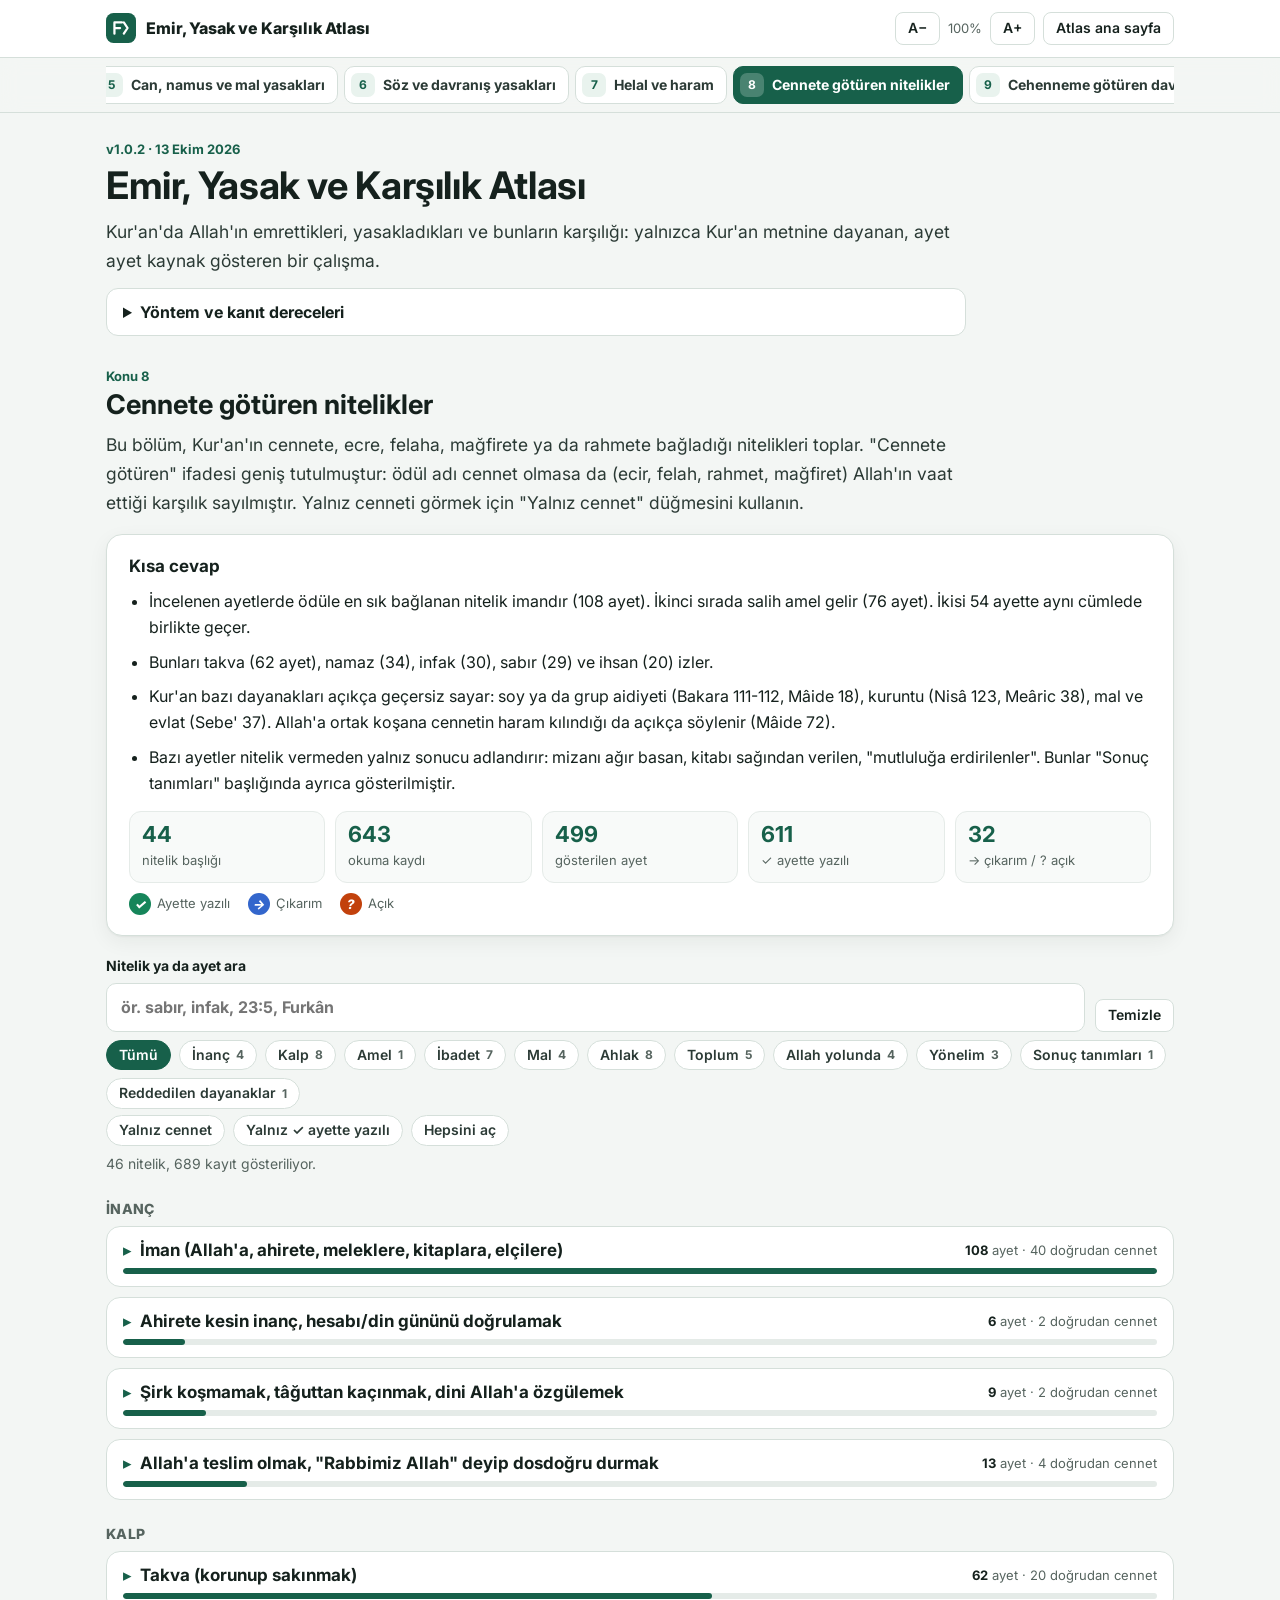
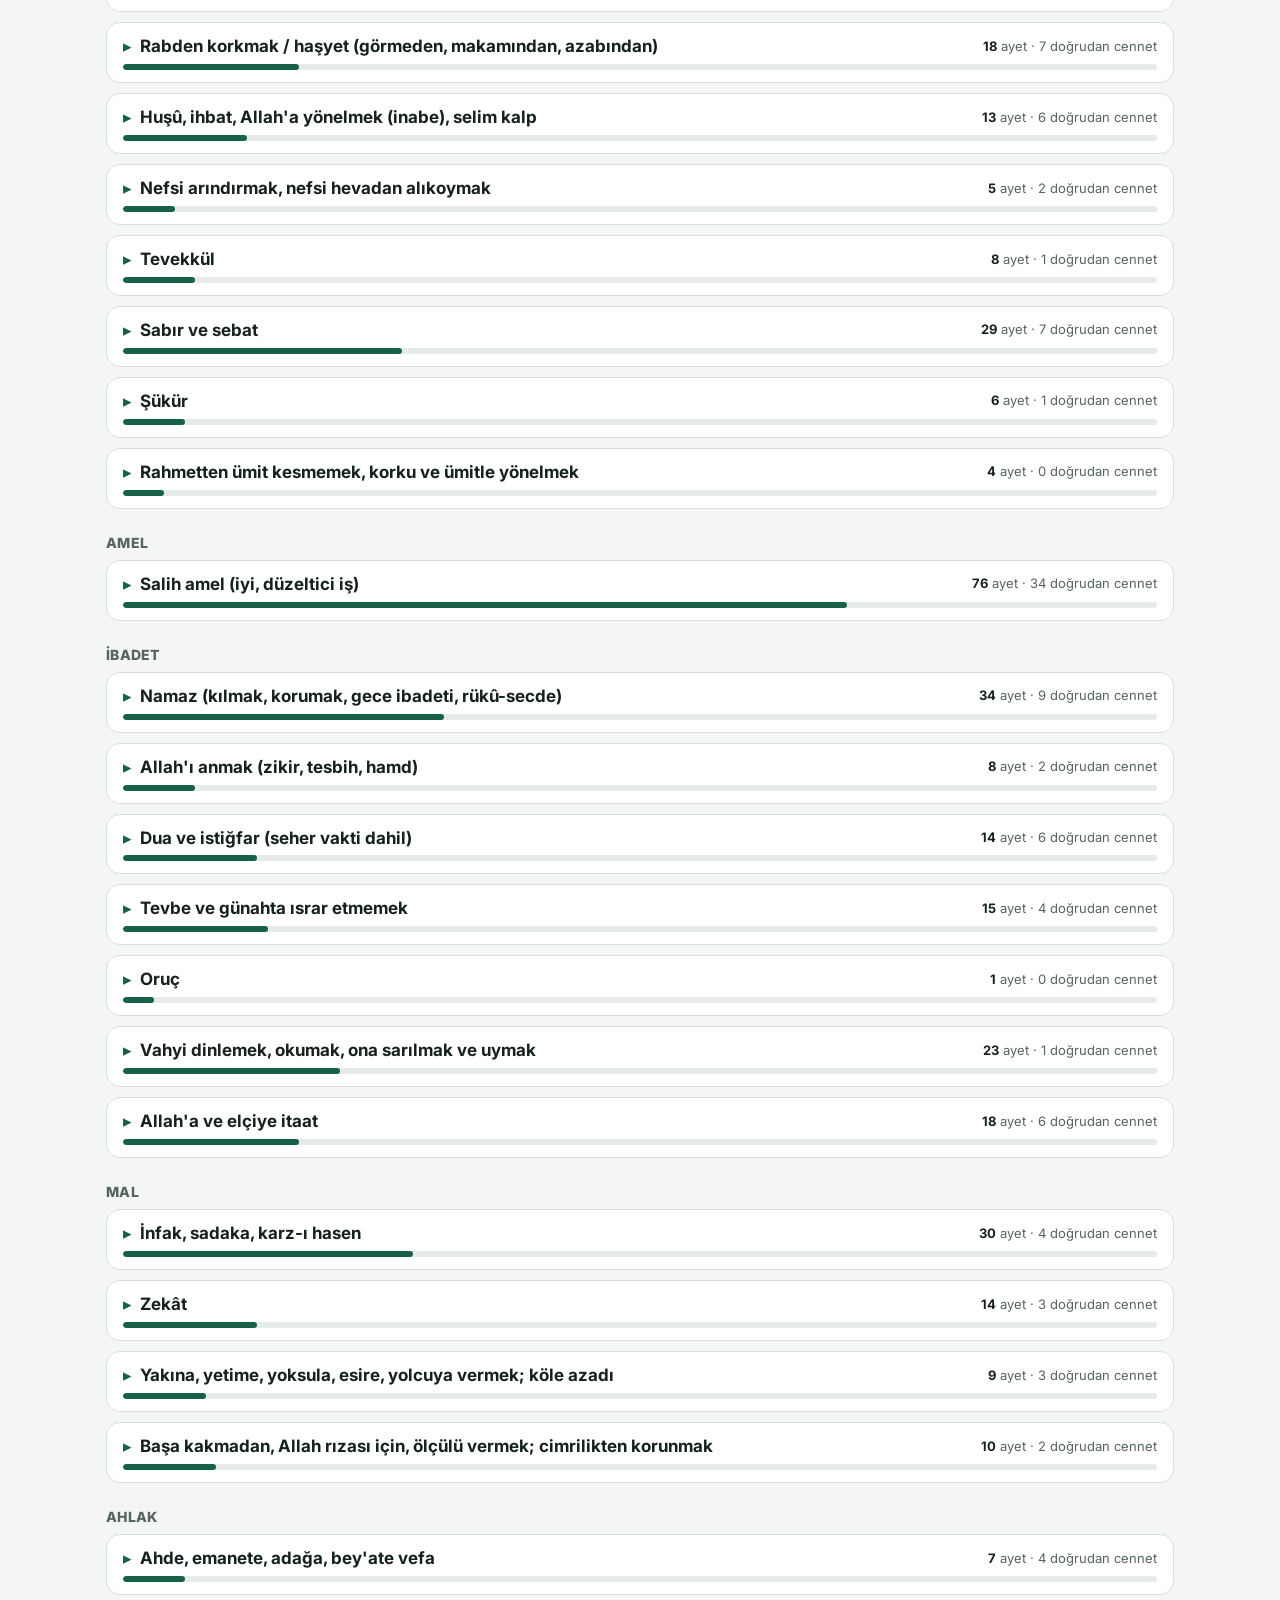
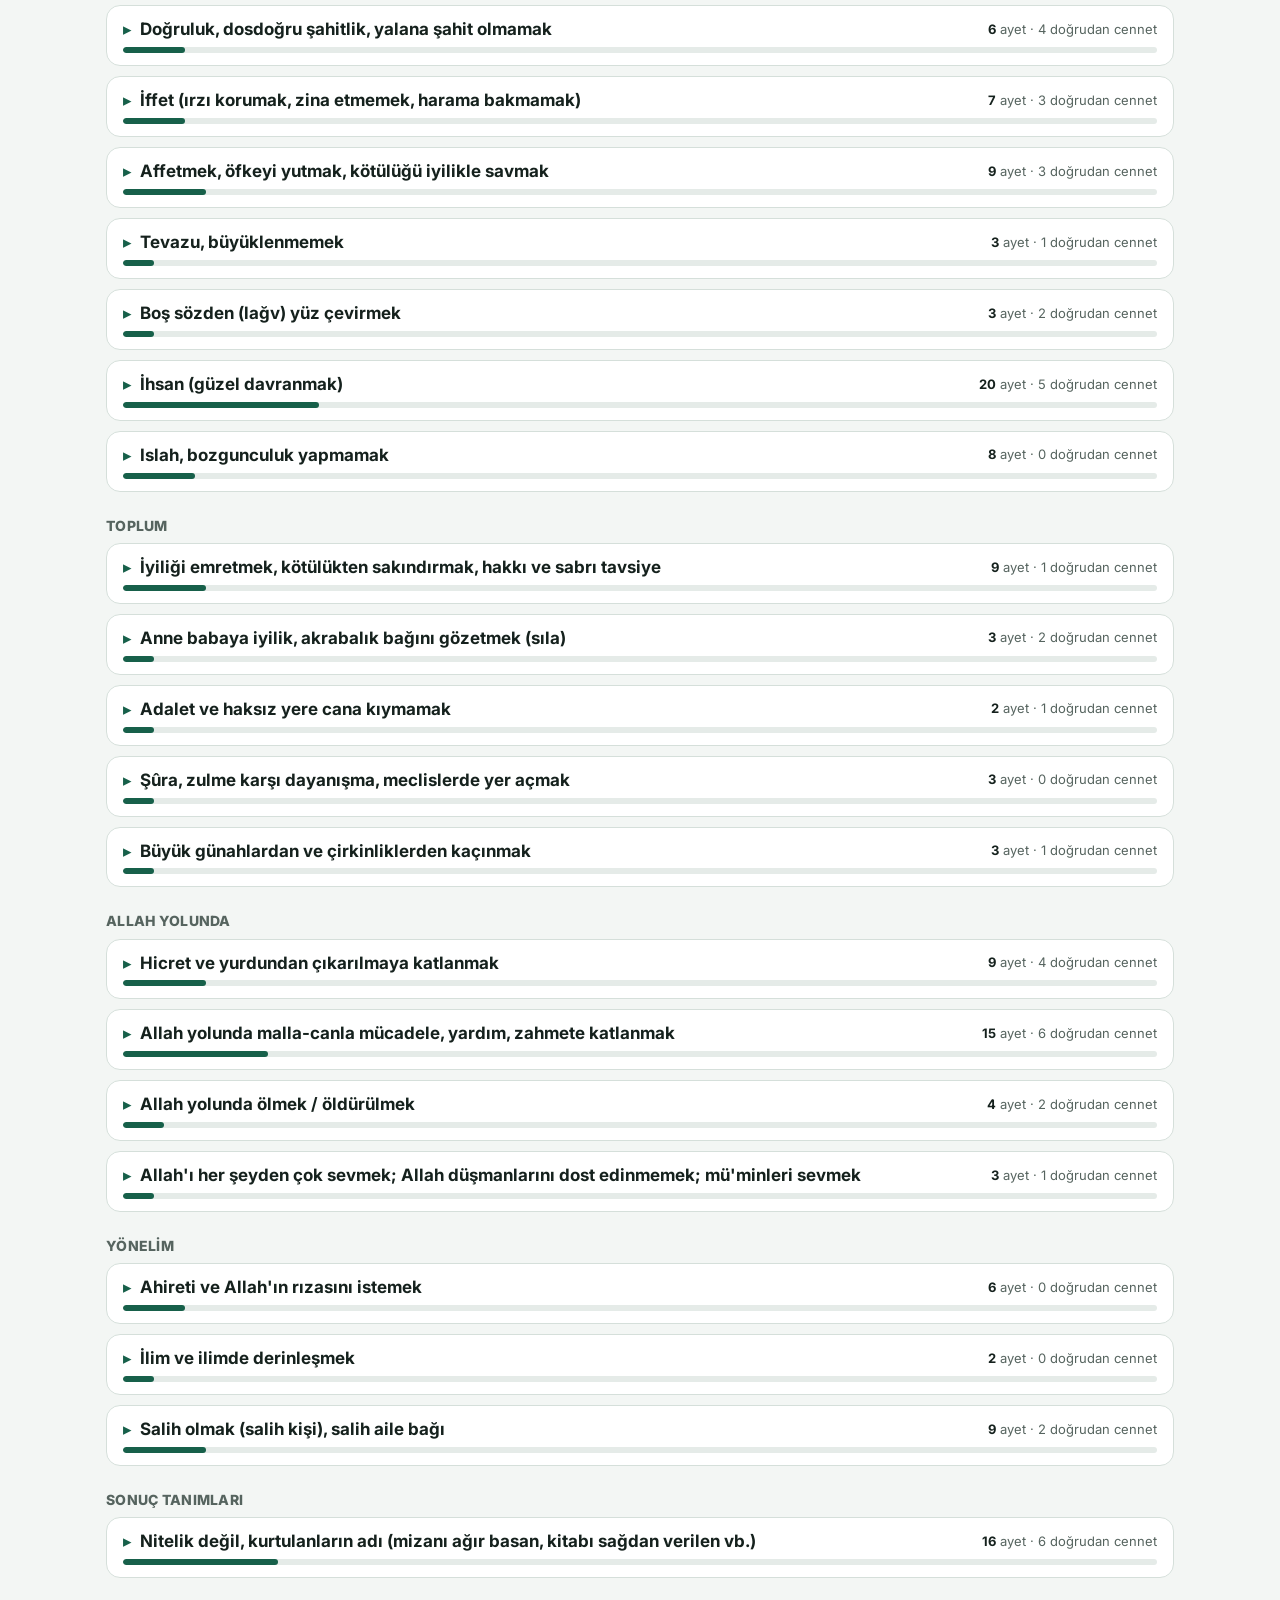
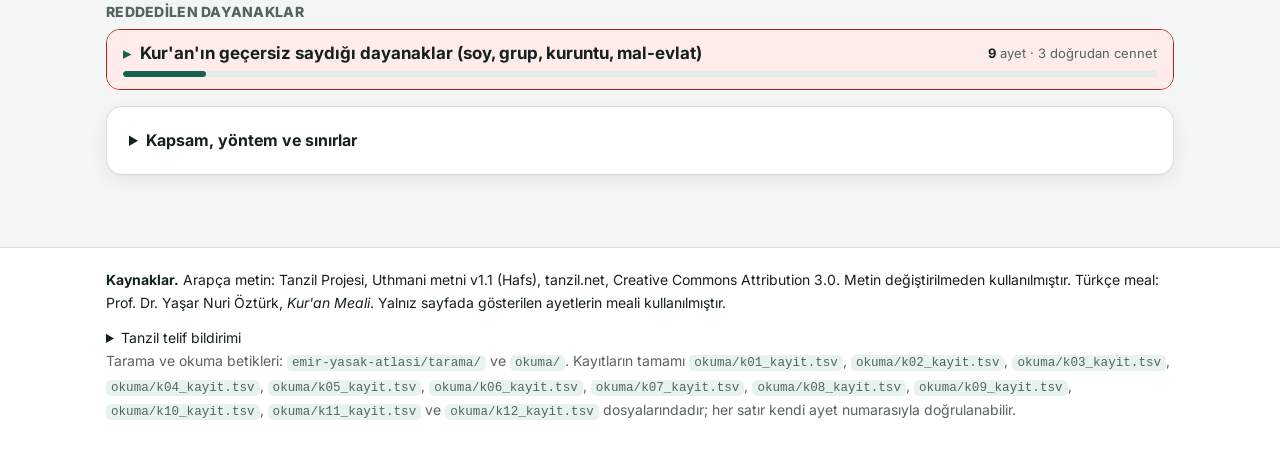
==== emir-yasak-atlasi/index.html @ 32ed18d5 "Atlas denetimi: Konu 4, 6, 8, 9 tamamlandı (v1.0.2) - Konu 6: 4:156 Meryem aleyhine yalan → mühür ba" ====
<!doctype html>
<html lang="tr">
<head>
<meta charset="utf-8">
<meta name="viewport" content="width=device-width,initial-scale=1">
<title>Emir, Yasak ve Karşılık Atlası</title>
<meta name="description" content="Kur'an'da Allah'ın emrettikleri, yasakladıkları ve bunların karşılığı: yalnızca Kur'an metnine dayanan, ayet ayet kaynak gösteren bir çalışma.">
<link rel="preconnect" href="https://fonts.googleapis.com"><link rel="preconnect" href="https://fonts.gstatic.com" crossorigin>
<link href="https://fonts.googleapis.com/css2?family=Amiri+Quran&family=Inter:wght@400;600;700;800&display=swap" rel="stylesheet">
<style>:root{
  --bg:#f3f6f4;--paper:#fff;--paper2:#f8faf9;--ink:#15211d;--ink2:#2b3a35;--muted:#56645f;--line:#d5dfda;--line2:#e5ebe8;
  --accent:#17604a;--on-accent:#fff;--soft:#e9f3ee;
  --y:#16855a;--c:#3366cc;--a:#c2410c;--on-mk:#fff;--y-bg:#eaf5ef;--c-bg:#edf2fc;--a-bg:#fcf0e8;
  --gold:#a16207;--gold-bg:#fdf6e3;--red:#b42318;--red-bg:#fdecea;
  --shadow:0 1px 2px rgba(15,30,25,.05),0 6px 20px rgba(15,30,25,.06);
  --arabic:"Amiri Quran","Amiri","Scheherazade New","Noto Naskh Arabic","Traditional Arabic",serif;
  --fs:1;color-scheme:light;
}
@media (prefers-color-scheme:dark){:root{
  --bg:#0d1315;--paper:#141c1f;--paper2:#182226;--ink:#e7efec;--ink2:#cfdbd6;--muted:#9fb0aa;--line:#2a3a3f;--line2:#223035;
  --accent:#62c59d;--on-accent:#0d1315;--soft:#16262a;--y:#2fa877;--c:#5a8ce6;--a:#d9702a;--on-mk:#0d1315;
  --y-bg:#132820;--c-bg:#151f36;--a-bg:#2a1b11;--gold:#e0b04a;--gold-bg:#2a2210;--red:#f2827a;--red-bg:#2c1513;--shadow:none;color-scheme:dark}}
*{box-sizing:border-box}
[hidden]{display:none!important}
html{scroll-behavior:smooth;scroll-padding-top:76px;-webkit-text-size-adjust:100%}
body{margin:0;background:var(--bg);color:var(--ink);font-family:Inter,system-ui,-apple-system,"Segoe UI",Roboto,sans-serif;font-size:calc(16px * var(--fs));line-height:1.65}
a{color:var(--accent);text-underline-offset:3px}
:focus-visible{outline:3px solid var(--c);outline-offset:2px}
p{margin:0 0 12px}
code{font-size:.9em;background:var(--soft);padding:1px 5px;border-radius:5px;overflow-wrap:anywhere}
.wrap{max-width:1100px;margin:0 auto;padding:0 16px}
.skip{position:absolute;left:-9999px;top:8px}
.skip:focus{left:12px;z-index:99;background:var(--paper);padding:8px 12px;border-radius:8px}
.top{background:var(--paper);border-bottom:1px solid var(--line)}
.top .wrap{display:flex;align-items:center;justify-content:space-between;gap:10px 16px;flex-wrap:wrap;padding-top:12px;padding-bottom:12px}
.brand{display:flex;align-items:center;gap:10px;font-weight:800;color:var(--ink);text-decoration:none}
.tools{display:flex;align-items:center;gap:8px;flex-wrap:wrap}
.fs{display:inline-flex;align-items:center;gap:4px}
.fs-val{font-size:13px;color:var(--muted);min-width:42px;text-align:center}
.btn{appearance:none;border:1px solid var(--line);background:var(--paper);color:var(--ink);border-radius:8px;padding:7px 12px;font:inherit;font-size:14px;font-weight:600;line-height:1.2;cursor:pointer;text-decoration:none;display:inline-flex;align-items:center;gap:6px}
.btn:hover{border-color:var(--accent)}
.tabbar{position:sticky;top:0;z-index:30;background:color-mix(in srgb,var(--bg) 92%,transparent);backdrop-filter:blur(10px);-webkit-backdrop-filter:blur(10px);border-bottom:1px solid var(--line)}
.tablist{display:flex;gap:6px;padding:8px 0;overflow-x:auto;scrollbar-width:thin}
.tab{appearance:none;flex:0 0 auto;border:1.5px solid var(--line);background:var(--paper);color:var(--ink2);border-radius:10px;padding:6px 12px 6px 6px;font:inherit;font-size:14px;font-weight:700;line-height:1.1;cursor:pointer;display:inline-flex;align-items:center;gap:8px}
.tab .n{display:inline-grid;place-items:center;width:24px;height:24px;border-radius:7px;background:var(--soft);color:var(--accent);font-size:12px}
.tab.off{color:var(--muted);border-style:dashed}
.tab[aria-selected="true"]{background:var(--accent);border-color:var(--accent);color:var(--on-accent)}
.tab[aria-selected="true"] .n{background:rgba(255,255,255,.22);color:var(--on-accent)}
.hero{padding:26px 0 8px}
h1{font-size:clamp(26px,4vw,38px);line-height:1.15;margin:4px 0 10px;letter-spacing:-.01em}
h2{font-size:clamp(21px,3vw,27px);line-height:1.25;margin:0 0 10px}
h3{font-size:17px;line-height:1.35;margin:0}
.kicker{font-size:13px;font-weight:700;color:var(--accent);margin:0}
.lead{font-size:calc(17.5px * var(--fs));color:var(--ink2);max-width:860px}
.muted{color:var(--muted)}
.notice{padding:12px 16px;border-left:4px solid var(--accent);background:var(--soft);border-radius:8px;font-size:15px}
details.method{background:var(--paper);border:1px solid var(--line);border-radius:12px;padding:10px 16px;margin:6px 0 4px;max-width:860px}
details.method summary{cursor:pointer;font-weight:700}
details.method ul{margin:10px 0 4px;padding-left:20px}
.mk{display:inline-grid;place-items:center;width:22px;height:22px;border-radius:50%;background:var(--y);color:var(--on-mk);font-size:13px;font-weight:800;line-height:1;flex:0 0 22px}
.mk.c{background:var(--c)}.mk.a{background:var(--a)}
.legend{display:flex;flex-wrap:wrap;gap:6px 18px;margin:10px 0 0;font-size:13px;color:var(--muted)}
.legend span{display:inline-flex;align-items:center;gap:6px}
.panel{padding:18px 0 56px}
.js .panel{animation:panelIn .3s ease both}
@keyframes panelIn{from{opacity:0;transform:translateY(6px)}to{opacity:1;transform:none}}
.card{background:var(--paper);border:1px solid var(--line);border-radius:16px;padding:20px 22px;box-shadow:var(--shadow);margin:16px 0}
.answer ul{margin:0;padding-left:20px}
.answer li{margin:0 0 8px}
.stats{display:grid;grid-template-columns:repeat(auto-fit,minmax(130px,1fr));gap:10px;margin:14px 0 0}
.stat{background:var(--paper2);border:1px solid var(--line2);border-radius:12px;padding:10px 12px}
.stat b{display:block;font-size:22px;line-height:1.1;color:var(--accent)}
.stat span{font-size:13px;color:var(--muted)}
.finder{display:grid;grid-template-columns:minmax(0,1fr) auto;gap:10px;align-items:end;margin:18px 0 8px}
.finder label{display:grid;gap:6px;font-weight:700;font-size:14px}
.finder input{width:100%;min-width:0;border:1.5px solid var(--line);background:var(--paper);color:var(--ink);border-radius:10px;padding:10px 14px;font:inherit;font-size:16px}
.finder input:focus{border-color:var(--accent);outline:none}
.chips{display:flex;flex-wrap:wrap;gap:8px;margin:6px 0}
.chip{appearance:none;border:1.5px solid var(--line);background:var(--paper);color:var(--ink2);border-radius:999px;padding:6px 12px;font:inherit;font-size:14px;font-weight:600;line-height:1.2;cursor:pointer;display:inline-flex;gap:6px;align-items:center}
.chip .k{font-size:12px;color:var(--muted);font-weight:700}
.chip[aria-pressed="true"]{background:var(--accent);border-color:var(--accent);color:var(--on-accent)}
.chip[aria-pressed="true"] .k{color:inherit}
.chip.gold[aria-pressed="true"]{background:var(--gold);border-color:var(--gold);color:#fff}
#count{font-size:14px;color:var(--muted);margin:4px 0 14px;min-height:1.4em}
.grp{margin:22px 0 6px;font-size:14px;font-weight:800;color:var(--muted);letter-spacing:.02em;text-transform:uppercase}
.nit{background:var(--paper);border:1px solid var(--line);border-radius:14px;margin:0 0 10px;overflow:hidden}
.nit > summary{list-style:none;cursor:pointer;display:grid;grid-template-columns:minmax(0,1fr) auto;gap:6px 14px;align-items:center;padding:12px 16px}
.nit > summary::-webkit-details-marker{display:none}
.nit > summary h3::before{content:"▸";display:inline-block;width:1em;color:var(--accent);transition:transform .2s}
.nit[open] > summary h3::before{transform:rotate(90deg)}
.nit .bar{grid-column:1 / -1;height:6px;background:var(--line2);border-radius:99px;overflow:hidden}
.nit .bar i{display:block;height:100%;background:var(--accent);border-radius:99px}
.nit .cnt{font-size:13px;color:var(--muted);text-align:right;white-space:nowrap}
.nit .cnt b{color:var(--ink)}
.nit.red{border-color:var(--red)}
.nit.red > summary{background:var(--red-bg)}
.rec{list-style:none;margin:0;padding:0 16px 14px}
.rec li{display:grid;grid-template-columns:22px minmax(0,1fr);gap:10px;align-items:start;padding:9px 0;border-top:1px solid var(--line2);font-size:15px}
.rec .refs{display:flex;flex-wrap:wrap;gap:6px;align-items:center}
.ref{appearance:none;border:1px solid var(--line);background:var(--paper2);color:var(--accent);border-radius:7px;padding:2px 8px;font:inherit;font-size:14px;font-weight:700;cursor:pointer}
.ref[aria-expanded="true"]{background:var(--accent);color:var(--on-accent);border-color:var(--accent)}
.arrow{color:var(--muted)}
.odul{display:inline-block;font-size:12.5px;font-weight:700;padding:2px 8px;border-radius:99px;background:var(--y-bg);color:var(--y)}
.odul.cennet{background:var(--gold-bg);color:var(--gold)}
.odul.neg{background:var(--red-bg);color:var(--red)}
.odul.nar{box-shadow:inset 0 0 0 1.5px var(--red)}
.not{display:block;color:var(--muted);font-size:13.5px;margin-top:3px}
.ham{font-size:12px;color:var(--muted)}
.ayet{grid-column:2;background:var(--paper2);border:1px solid var(--line2);border-radius:10px;padding:10px 12px;margin-top:6px}
.ayet .ar{font-family:var(--arabic);direction:rtl;text-align:right;font-size:calc(24px * var(--fs));line-height:2;margin:0 0 6px}
.ayet .tr{margin:0;font-size:15px}
.ayet .src{font-size:12.5px;color:var(--muted);margin:4px 0 0}
.empty{padding:18px;background:var(--paper);border:1.5px dashed var(--line);border-radius:12px}
.soon{padding:28px 0}
.tgrid{display:grid;grid-template-columns:repeat(auto-fill,minmax(230px,1fr));gap:10px;margin-top:12px}
.tcard{appearance:none;text-align:left;font:inherit;display:flex;flex-direction:column;gap:4px;background:var(--paper);border:1px solid var(--line);border-radius:12px;padding:12px 14px;color:var(--ink);cursor:pointer}
.tcard:hover{border-color:var(--accent)}
.tcard .tn{font-size:12px;font-weight:800;color:var(--accent)}
.tcard .s{color:var(--muted);font-size:13.5px;line-height:1.45}
.tcard .st{font-size:12px;font-weight:700;color:var(--muted)}
.tcard.ok .st{color:var(--y)}
.scope li{margin:0 0 8px}
.foot{border-top:1px solid var(--line);background:var(--paper);padding:20px 0 30px;font-size:14px}
.lic pre{white-space:pre-wrap;font-size:12px;color:var(--muted)}
@media (max-width:640px){
  .finder{grid-template-columns:1fr}
  .nit > summary{grid-template-columns:1fr}
  .nit .cnt{text-align:left}
  .card{padding:16px}
}
@media (prefers-reduced-motion:reduce){*{animation:none!important;transition:none!important;scroll-behavior:auto!important}}
.tur{display:inline-block;font-size:12px;font-weight:700;padding:2px 8px;border-radius:6px;margin-right:6px;background:var(--y-bg);color:var(--y)}
.tur.t-yasak{background:var(--red-bg);color:var(--red)}
.tur.t-emir{background:var(--gold-bg);color:var(--gold)}
</style>
<script>document.documentElement.classList.add('js')</script>
</head>
<body>
<a class="skip" href="#ana">İçeriğe geç</a>
<header class="top"><div class="wrap">
  <a class="brand" href="./"><svg width="30" height="30" viewBox="0 0 32 32" aria-hidden="true"><rect width="32" height="32" rx="8" fill="var(--accent)"/><path d="M9 22V10h8M9 16h6M19 10l4 6-4 6" fill="none" stroke="var(--on-accent)" stroke-width="2.4" stroke-linecap="round" stroke-linejoin="round"/></svg><span>Emir, Yasak ve Karşılık Atlası</span></a>
  <div class="tools">
    <span class="fs"><button class="btn" data-fs="-1" aria-label="Yazıyı küçült">A−</button><span class="fs-val" id="fsval">100%</span><button class="btn" data-fs="1" aria-label="Yazıyı büyüt">A+</button></span>
    <a class="btn" href="../">Atlas ana sayfa</a>
  </div>
</div></header>
<nav class="tabbar" aria-label="Konular"><div class="wrap"><div class="tablist" id="tabs" role="tablist"></div></div></nav>
<main id="ana" class="wrap">
  <section class="hero">
    <p class="kicker">v1.0.2 · 13 Ekim 2026</p>
    <h1>Emir, Yasak ve Karşılık Atlası</h1>
    <p class="lead">Kur'an'da Allah'ın emrettikleri, yasakladıkları ve bunların karşılığı: yalnızca Kur'an metnine dayanan, ayet ayet kaynak gösteren bir çalışma.</p>
    <details class="method"><summary>Yöntem ve kanıt dereceleri</summary><ul><li>Kaynak yalnızca Kur'an'dır. Hadis, rivayet, mezhep görüşü ve tefsir kanıt olarak kullanılmaz.</li><li>Arapça metin: Tanzil Uthmani (Hafs), 6236 ayet. Türkçe meal: Yaşar Nuri Öztürk.</li><li>Her kayıt, niteliğin geçtiği ayeti ve ödülün söylendiği ayeti ayrı ayrı gösterir. Bunlar aynı ayet de olabilir, aynı pasajda art arda gelen ayetler de.</li><li>Kanıt derecesi: ✓ Ayette yazılı (bağ cümlede ya da &quot;işte onlar&quot; gibi bir gönderme ile açıkça kurulur), → Çıkarım (bağ bağlamdan çıkarılır), ? Açık (nitelik ya da bağ metinden belirlenemez).</li></ul></details>
  </section>
  <div id="konu" aria-live="polite"><noscript><p class="notice">Bu sayfanın konu içerikleri JavaScript ile yüklenir. Ham veriye <a href="veri/konu01.json">veri/konu01.json</a>, <a href="veri/konu02.json">veri/konu02.json</a>, <a href="veri/konu03.json">veri/konu03.json</a>, <a href="veri/konu04.json">veri/konu04.json</a>, <a href="veri/konu05.json">veri/konu05.json</a>, <a href="veri/konu06.json">veri/konu06.json</a>, <a href="veri/konu07.json">veri/konu07.json</a>, <a href="veri/konu08.json">veri/konu08.json</a>, <a href="veri/konu09.json">veri/konu09.json</a>, <a href="veri/konu10.json">veri/konu10.json</a>, <a href="veri/konu11.json">veri/konu11.json</a> ve <a href="veri/konu12.json">veri/konu12.json</a> dosyalarından ulaşabilirsiniz.</p></noscript></div>
</main>
<footer class="foot"><div class="wrap">
  <p><b>Kaynaklar.</b> Arapça metin: Tanzil Projesi, Uthmani metni v1.1 (Hafs), tanzil.net, Creative Commons Attribution 3.0. Metin değiştirilmeden kullanılmıştır. Türkçe meal: Prof. Dr. Yaşar Nuri Öztürk, <i>Kur'an Meali</i>. Yalnız sayfada gösterilen ayetlerin meali kullanılmıştır.</p>
  <details class="lic"><summary>Tanzil telif bildirimi</summary><pre># PLEASE DO NOT REMOVE OR CHANGE THIS COPYRIGHT BLOCK
#====================================================================
#
#  Tanzil Quran Text (Uthmani, Version 1.1)
#  Copyright (C) 2007-2026 Tanzil Project
#  License: Creative Commons Attribution 3.0
#
#  This copy of the Quran text is carefully produced, highly
#  verified and continuously monitored by a group of specialists
#  at Tanzil Project.
#
#  TERMS OF USE:
#
#  - Permission is granted to copy and distribute verbatim copies
#    of this text, but CHANGING IT IS NOT ALLOWED.
#
#  - This Quran text can be used in any website or application,
#    provided that its source (Tanzil Project) is clearly indicated,
#    and a link is made to tanzil.net to enable users to keep
#    track of changes.
#
#  - This copyright notice shall be included in all verbatim copies
#    of the text, and shall be reproduced appropriately in all files
#    derived from or containing substantial portion of this text.
#
#  Please check updates at: http://tanzil.net/updates/
#
#====================================================================</pre></details>
  <p class="muted">Tarama ve okuma betikleri: <code>emir-yasak-atlasi/tarama/</code> ve <code>okuma/</code>. Kayıtların tamamı <code>okuma/k01_kayit.tsv</code>, <code>okuma/k02_kayit.tsv</code>, <code>okuma/k03_kayit.tsv</code>, <code>okuma/k04_kayit.tsv</code>, <code>okuma/k05_kayit.tsv</code>, <code>okuma/k06_kayit.tsv</code>, <code>okuma/k07_kayit.tsv</code>, <code>okuma/k08_kayit.tsv</code>, <code>okuma/k09_kayit.tsv</code>, <code>okuma/k10_kayit.tsv</code>, <code>okuma/k11_kayit.tsv</code> ve <code>okuma/k12_kayit.tsv</code> dosyalarındadır; her satır kendi ayet numarasıyla doğrulanabilir.</p>
</div></footer>
<script id="meta" type="application/json">{"konular":[{"no":1,"grup":"A","ad":"Temel emirler","ozet":"Kulluk, adalet ve ihsan, ahde vefa, emanet, doğruluk: Kur'an'ın emir ve övgü diliyle bildirdikleri ve ayette yazılı karşılıkları.","hazir":true,"vurgu":{"ad":"Yalnız emir ve yasak","alan":"kayit_tur","deger":["emir","yasak"],"sayim":"doğrudan emir/yasak"}},{"no":2,"grup":"A","ad":"Aile ve toplum emirleri","ozet":"Anne-baba, akraba, yetim, yoksul, yolcu ve komşuya karşı Kur'an'ın emir ve yasakları ile ayette yazılı karşılıkları.","hazir":true,"vurgu":{"ad":"Yalnız emir ve yasak","alan":"kayit_tur","deger":["emir","yasak"],"sayim":"doğrudan emir/yasak"}},{"no":3,"grup":"A","ad":"Mal ve infak","ozet":"İnfak, sadaka, zekât, Allah'a güzel borç ve cimrilik: emirler, yasaklar ve ayette bildirilen karşılıklar.","hazir":true,"vurgu":{"ad":"Yalnız emir ve yasak","alan":"kayit_tur","deger":["emir","yasak"],"sayim":"doğrudan emir/yasak"}},{"no":4,"grup":"B","ad":"Şirk ve ayetleri yalanlama","ozet":"Allah'a ortak koşmak ve ayetleri yalanlamak: emirler, yasaklar ve ayette bildirilen karşılıklar.","hazir":true,"vurgu":{"ad":"Yalnız emir ve yasak","alan":"kayit_tur","deger":["emir","yasak"],"sayim":"doğrudan emir/yasak"}},{"no":5,"grup":"B","ad":"Can, namus ve mal yasakları","ozet":"Öldürme, zina, hırsızlık, yetim malı, ribâ, ölçüde hile: emirler, yasaklar ve ayette bildirilen karşılıklar.","hazir":true,"vurgu":{"ad":"Yalnız emir ve yasak","alan":"kayit_tur","deger":["emir","yasak"],"sayim":"doğrudan emir/yasak"}},{"no":6,"grup":"B","ad":"Söz ve davranış yasakları","ozet":"Yalan, iftira, alay, gıybet, kibir, israf ve söz edebi: emirler, yasaklar ve ayette bildirilen karşılıklar.","hazir":true,"vurgu":{"ad":"Yalnız emir ve yasak","alan":"kayit_tur","deger":["emir","yasak"],"sayim":"doğrudan emir/yasak"}},{"no":7,"grup":"B","ad":"Helal ve haram","ozet":"Yiyecek-içecek ve evlilikte helal ve haram kılınanlar, Allah'a iftira sayılan kendiliğinden haramlaştırma: emirler, yasaklar ve ayette bildirilen karşılıklar.","hazir":true,"vurgu":{"ad":"Yalnız emir ve yasak","alan":"kayit_tur","deger":["emir","yasak"],"sayim":"doğrudan emir/yasak"}},{"no":8,"grup":"C","ad":"Cennete götüren nitelikler","ozet":"Kur'an'ın cennete ve Allah'ın ödülüne bağladığı nitelik ve davranışlar.","hazir":true,"vurgu":{"ad":"Yalnız cennet","alan":"odul","deger":"cennet","sayim":"doğrudan cennet"}},{"no":9,"grup":"C","ad":"Cehenneme götüren davranışlar","ozet":"Kur'an'ın ateşe ve azaba bağladığı tutum ve davranışlar.","hazir":true,"vurgu":{"ad":"Yalnız cehennem/ateş","alan":"tur","deger":"nar","sayim":"doğrudan ateş"}},{"no":10,"grup":"C","ad":"Karşılığın kuralları","ozet":"Zerre ağırlığı, tevbe ve bağışlanma, bağışlanmayacak günah, derece farkları.","hazir":true,"vurgu":{"ad":"Yalnız sonuç kayıtları","alan":"kayit_tur","deger":["sonuc"],"sayim":"davranış-karşılık sonucu"}},{"no":11,"grup":"D","ad":"Allah'ın sevdikleri ve sevmedikleri","ozet":"\"Yuhibbu\" ve \"lâ yuhibbu\" ifadeleri.","hazir":true,"vurgu":{"ad":"Yalnız \"sevmez\"","alan":"odul","deger":"sevilmeme","sayim":"Allah sevmez"}},{"no":12,"grup":"D","ad":"Günah sınıfları","ozet":"Kebâir, fahşâ, lemem, ism, zenb, fısk, bağy, münker: Kur'an'ın günahı adlandırdığı yerler.","hazir":true,"vurgu":{"ad":"Yalnız emir ve yasak","alan":"kayit_tur","deger":["emir","yasak"],"sayim":"doğrudan emir/yasak"}}],"gruplar":[{"id":"A","ad":"Emirler"},{"id":"B","ad":"Yasaklar"},{"id":"C","ad":"Karşılık"},{"id":"D","ad":"Sınıflar"}],"odulAdi":{"cennet":"Cennet","ecir":"Ecir (ödül)","felah":"Felah (kurtuluş)","magfiret":"Mağfiret","magfiret_ecir":"Mağfiret ve ecir","rahmet":"Rahmet","korku_yok":"Korku ve hüzün yok","sevap":"Sevap","karsilik":"Karşılık","ovgu":"Övgü (ödül adı yok)","kat_kat":"Kat kat artırma","artirma":"Artırma","husna":"Hüsnâ (en güzel)","derece":"Derece","mujde":"Müjde","hayir":"Hayır (daha hayırlı)","fevz":"Fevz (büyük kurtuluş)","ahiret_ecri":"Ahiret ecri","ahiret_sevabi":"Ahiret sevabı","ahiret_hayirli":"Ahiret daha hayırlı","ecir_iki_kat":"İki kat ecir","hesapsiz_ecir":"Hesapsız ecir","gunah_ortme":"Günahların örtülmesi","gunah_silme":"Kötülüklerin silinmesi","tam_karsilik":"Tam karşılık","kabul":"Kabul","hidayet":"Hidayet","emniyet":"Güven","ustunluk":"Kıyamette üstünlük","fazl":"Fazl (lütuf)","rizik":"Rızık","beraberlik":"Seçkinlerle beraberlik","pay":"Pay","kurtulus":"Kurtuluş","akibet":"Güzel son (âkıbet)","rıza":"Rıza","selam":"Selam","tuba":"Tûbâ","likaullah":"Rabbe kavuşma","sukranla_karsilanma":"Çabanın şükranla karşılanması","seytandan_korunma":"Şeytandan korunma","hayat_tayyibe_ecir":"Güzel hayat ve ecir","kendi_lehine":"Kendi lehine","yukselme":"Yükselme","yerine_konma":"Yerine konma","diledikleri":"Dilediği her şey","allah_katindaki":"Allah katındaki (daha hayırlı)","goz_aydinligi":"Gizlenmiş göz aydınlığı","dua_kabulu":"Duanın kabulü","esitsizlik":"Kötülerle bir tutulmama","velayet":"Allah'ın dostluğu","yardim":"Yardım","yardim_sebat":"Yardım ve sebat","hidayet_artisi":"Hidayetin artması","hidayet_artisi_takva":"Hidayet artışı ve takva","kifayet":"Allah'ın yetmesi","cikis_rizik":"Çıkış yolu ve rızık","kolaylik":"Kolaylık","seyyiat_ortme_ecir":"Kötülüklerin örtülmesi ve büyük ecir","rahmet_iki_pay":"Rahmetten iki pay","ecir_nur":"Ecir ve nur","kavusma":"Soyuna kavuşma","azaptan_korunma":"Azaptan korunma","ashab_meymene":"Sağın ehli","rizaya_ermek":"Hoşnutluğa ermek","hosnut_yasam":"Hoşnut bir yaşayış","husrandan_istisna":"Hüsrandan istisna","hayirda_yarisma":"Hayırda öne geçenler","ecir_sukran":"Ecir ve şükran","cennet_haram":"Cennet haram","cennete_giremez":"Cennete giremez","dunyevi_kurtulus":"Dünyada kurtuluş (kıssa)","dunyevi_bereket":"Dünyada bereket","dunyevi_yerlesme":"Yurda yerleşme (kıssa)","helaktan_korunma":"Helâktan korunma","yeryuzune_varislik":"Yeryüzüne vârislik","cehennemden_uzaklik":"Cehennemden uzak tutulma","sapmamak_bedbaht_olmamak":"Sapmamak, bedbaht olmamak","ahirette_salihlerle":"Ahirette salihlerle","kadem_sidk":"Doğruluk makamı","arinma":"Arınma","ahiret_yurdu":"Ahiret yurdu","daha_hayirlisi":"Daha hayırlısı","ahiret":"Ahiret","salih_amel_yazilir":"Salih amel yazılır","seyyiatin_hasenata_donmesi":"Kötülüklerin iyiliğe çevrilmesi","kolay_hesap":"Kolay hesap","sevgi":"Allah'ın sevgisi","furkan_ortme":"Furkan ve kötülüklerin örtülmesi","karsitlik":"Karşıtıyla bir olmamak","hayat":"Hayat","-":"—","azap":"Azap","vaat":"Vaat","gunah_yok":"Günah yok","hasene":"Güzellik (hasene)","ahirette_nasip_yok":"Ahirette nasip yok","amel_bosa":"Amellerin boşa çıkması","amel_boşa":"Amellerin boşa çıkması","amel_boşa_husran":"Amellerin boşa çıkması ve hüsran","asagilik":"Aşağılık kişiler arasında olmak","atesten_cikarilmama":"Ateşten çıkarılmama","ayetlerden_uzak_tutma":"Ayetlerden uzak tutulma","azap_ani":"Ansızın gelen azap","azap_artisi":"Azabın artırılması","azap_azim":"Büyük azap","azap_buyuk":"Büyük azap","azap_buyuk_gun":"Büyük günün azabı","azap_cetin":"Çetin azap","azap_dilerse":"Dilerse azap eder","azap_dunya":"Dünyada azap","azap_dunyevi":"Dünyevi azap","azap_elim":"Acıklı azap","azap_en_buyuk":"En büyük azap","azap_essiz":"Eşsiz azap","azap_genel":"Azap","azap_gokten":"Gökten azap","azap_hafiflemez":"Azabın hafifletilmemesi","azap_hafifletilmez":"Azabın hafifletilmemesi","azap_hak":"Azabın hak olması","azap_hak_oldu":"Azabın hak olması","azap_hazir":"Hazırlanmış azap","azap_henuz_tatmama":"Azabı henüz tatmamış olma","azap_hizy":"Rezillik azabı","azap_horlayici":"Horlayıcı azap","azap_iki_kat":"İki kat azap","azap_kamcisi":"Azap kamçısı","azap_katlama":"Azabın katlanması","azap_katli":"Katlanmış azap","azap_kaynar_su":"Kaynar su azabı","azap_korkunc":"Korkunç azap","azap_kotu":"Kötü azap","azap_kusatan":"Kuşatan azap","azap_kusatma":"Azabın kuşatması","azap_muhin":"Alçaltıcı azap","azap_pislik":"Pislik azabı","azap_siddetli":"Şiddetli azap","azap_sonsuz":"Sonsuz azap","azap_surekli":"Sürekli azap","azap_uzatma":"Azabın uzatılması","azap_vay":"Vay ve azap","azap_ve_sapiklik":"Azap ve sapıklık","azap_yakalama":"Azabın yakalaması","azap_yakici":"Yakıcı azap","azap_yakin":"Yakın azap","azapta_ortaklik":"Azapta ortaklık","basarisizlik":"Başarısızlık","bela_dunya":"Dünyada bela","belirsiz":"Karşılık belirtilmez","benligini_unutturma":"Öz benliğini unutturma","boyuna_dolanma":"Boyuna dolanma","bozguna_ugratilma":"Bozguna uğratılma","bukagi":"Boyuna bukağı","bukagi_ve_cehennem":"Bukağı ve cehennem","carpilip_tepelenme":"Çarpılıp tepelenme","cehennem":"Cehennem","cehennem_azabi":"Cehennem azabı","cehennem_gorme":"Cehennemi görme","cehennem_odunu":"Cehenneme odun olma","cehenneme_atilma":"Cehenneme atılma","celde_100":"Yüz celde","celde_80":"Seksen celde","ceza_sel":"Sel cezası","cezalandirilma":"Cezalandırılma","cezalandirma":"Cezalandırma","dar_gecim":"Dar geçim","denk_ceza":"Denk ceza","devirlerce_kalis":"Devirlerce kalış","dislanma":"Dışlanma","donusturme":"Maymuna çevrilme","dunyevi_kucuk_azap":"Dünyada küçük azap","ebedi_kalis":"Ebedi kalış","felah_yok":"Felah bulamama","fidye_kabul_edilmez":"Fidye kabul edilmez","fitne_veya_azap":"Fitne ya da azap","gark":"Suda boğulma","gark_ve_nar":"Boğulma ve ateş","gazab":"Allah'ın gazabı","gazab_husran":"Gazap ve hüsran","gazab_lanet_cehennem":"Gazap, lanet ve cehennem","gazab_ve_azap":"Gazap ve azap","gazab_ve_muhur":"Gazap ve mühür","gokten_felaket":"Gökten felaket","goz_kor_etme":"Gözlerin kör edilmesi","gunah_yuklenme":"Günah yüklenme","had_dunya":"Dünyada had cezası","haram_kilma":"Helalin haram kılınması","hasret":"Hasret","haviye":"Hâviye","helak":"Helâk","hidayet_edilmeme":"Hidayet verilmeme","hizy":"Rezillik","husran":"Hüsran","husranin_en_beteri":"Hüsranın en beteri","hutame":"Hutame","ibret_cezasi":"İbret cezası","iftira_gunah":"İftira ve açık günah yüklenme","ikinci_firsat_yok":"İkinci fırsat yok","iman_gec_fayda_yok":"Geç kalan iman yarar sağlamaz","iman_yarar_saglamaz_husran":"İman yarar sağlamaz, hüsran","intikam":"İntikam","istidrac":"Basamak basamak çöküş","kayip_ve_amel_boşa":"Kayıp ve amellerin boşa çıkması","kaynar_su":"Kaynar su","kaynar_su_ve_atik_su":"Kaynar su ve irin","kendi_aleyhine":"Kendi aleyhine","kiyamette_getirme":"Kıyamette yüklenip getirme","kor_hasir":"Kör haşredilme","korkunc_tutus":"Korkunç tutuş","korumasizlik":"Koruyucusuz kalma","kotuluklerin_yakalamasi":"Kötülüklerin yakalaması","kusatma":"Kuşatma","lanet":"Lanet","lanet_sagirlik":"Lanet ve sağırlık","lanet_ve_olum":"Lanet ve öldürülme","magfiret_yok":"Bağışlanmama","mahvolma":"Mahvolma","mevlasizlik":"Mevlâsız kalma","muhur":"Mühür","muhur_ve_saptirma":"Mühür ve saptırılma","muhurlenme":"Mühürlenme","mujde_yok":"Müjde yok","nar":"Ateş","nar_alevli":"Alevli ateş","nar_buyuk":"Büyük ateş","nar_ebedi":"Ebedi ateş","nar_sekar":"Sekar ateşi","nifak_yerlestirme":"Kalplere ikiyüzlülük yerleştirme","perdelenme":"Rabden perdelenme","rezillik_ve_azap":"Rezillik ve azap","rizik_haram":"Rızkın haram kılınması","ruzgar_azabi":"Rüzgâr azabı","sapiklik_vay":"Vay ve sapıklık","sapiklik_velisiz":"Sapıklık ve velisizlik","saptirilma":"Saptırılma","sarsinti":"Sarsıntı","sefaatsizlik":"Şefaatsizlik","seytan_musallat":"Şeytan musallat etme","seytan_susleme":"Şeytanın süslemesi","siccin":"Siccîn","sur_ve_azap":"Sur ve azap","surgun_ve_nar":"Sürgün ve ateş","tas_ruzgari":"Taş fırlatan rüzgâr","tas_yagmuru":"Taş yağmuru","tayyibat_haram":"Temiz şeylerin haram kılınması","tehdit":"Tehdit","tek_ses":"Tek ses","tovbe_kabul_edilmez":"Tövbe kabul edilmez","unutulma":"Allah'ın unutması","unutulma_ve_nar":"Unutulma ve ateş","vay":"Vay haline","vebal_ve_azap":"Vebal ve azap","yakalama":"Yakalama","yangin_azabi":"Yangın azabı","yardimsizlik":"Yardımsızlık","yildirim":"Yıldırım","yildiz_atisi":"Yıldız atışı","yukselen_azap":"Yükselen azap","yuz_kararmasi":"Yüzlerin kararması","zakkum":"Zakkum","zalim_sayilma":"Zalim sayılma","zillet":"Zillet","zillet_azabi":"Zillet azabı","zincir_ve_nar":"Zincir ve ateş","zorlu_hesap_ve_azap":"Zorlu hesap ve azap","el_kesme":"Elin kesilmesi","kisas":"Kısas","gulul_yuk":"Aşırdığını kıyamette yüklenip getirme","buyuk_vebal":"Büyük vebal","yok":"Bu ayette karşılık belirtilmez","azap_en_elim":"En acı azap","buyuk_zulum":"Büyük zulüm sayılma","en_serli_yaratik":"Yaratıkların en şerlisi","hesaba_cekilme":"Hesaba çekilme","kahretme":"Kahrolma","korku_salma":"Kalplere korku salınması","kotu_son":"Kötü son","musrik_sayilma":"Müşrik sayılma","sapiklik_donussuz":"Dönüşü olmayan sapıklık","yalniz_horlanmis":"Yalnız bırakılıp horlanma","dusmanlik_salma":"Aralarına düşmanlık ve nefret salınması","sevilmeme":"Allah'ın sevmemesi","maskaraya_cevirme":"Maskaraya çevrilme","seytanin_kardesi":"Şeytanların kardeşi olma"},"odulTur":{"ahirette_nasip_yok":"husran","amel_bosa":"husran","amel_boşa":"husran","amel_boşa_husran":"husran","asagilik":"azap","atesten_cikarilmama":"nar","ayetlerden_uzak_tutma":"ruhsal","azap":"azap","azap_ani":"azap","azap_artisi":"azap","azap_azim":"azap","azap_buyuk":"azap","azap_buyuk_gun":"azap","azap_cetin":"azap","azap_dilerse":"azap","azap_dunya":"dunya","azap_dunyevi":"dunya","azap_elim":"azap","azap_en_buyuk":"azap","azap_essiz":"azap","azap_genel":"azap","azap_gokten":"dunya","azap_hafiflemez":"azap","azap_hafifletilmez":"azap","azap_hak":"azap","azap_hak_oldu":"azap","azap_hazir":"azap","azap_henuz_tatmama":"azap","azap_hizy":"azap","azap_horlayici":"azap","azap_iki_kat":"azap","azap_kamcisi":"dunya","azap_katlama":"azap","azap_katli":"azap","azap_kaynar_su":"nar","azap_korkunc":"azap","azap_kotu":"azap","azap_kusatan":"azap","azap_kusatma":"azap","azap_muhin":"azap","azap_pislik":"dunya","azap_siddetli":"azap","azap_sonsuz":"azap","azap_surekli":"azap","azap_uzatma":"azap","azap_vay":"azap","azap_ve_sapiklik":"azap","azap_yakalama":"dunya","azap_yakici":"nar","azap_yakin":"azap","azapta_ortaklik":"azap","basarisizlik":"husran","bela_dunya":"dunya","belirsiz":"husran","benligini_unutturma":"ruhsal","boyuna_dolanma":"azap","bozguna_ugratilma":"dunya","bukagi":"azap","bukagi_ve_cehennem":"nar","carpilip_tepelenme":"dunya","cehennem":"nar","cehennem_azabi":"nar","cehennem_gorme":"nar","cehennem_odunu":"nar","cehenneme_atilma":"nar","celde_100":"dunya","celde_80":"dunya","cennet_haram":"husran","cennete_giremez":"husran","ceza_sel":"dunya","cezalandirilma":"azap","cezalandirma":"azap","dar_gecim":"dunya","denk_ceza":"dunya","devirlerce_kalis":"nar","dislanma":"dunya","donusturme":"dunya","dunyevi_kucuk_azap":"dunya","ebedi_kalis":"nar","felah_yok":"husran","fidye_kabul_edilmez":"husran","fitne_veya_azap":"azap","gark":"dunya","gark_ve_nar":"nar","gazab":"gazab","gazab_husran":"gazab","gazab_lanet_cehennem":"gazab","gazab_ve_azap":"gazab","gazab_ve_muhur":"gazab","gokten_felaket":"dunya","goz_kor_etme":"dunya","gunah_yuklenme":"azap","had_dunya":"dunya","haram_kilma":"dunya","hasret":"husran","haviye":"nar","helak":"dunya","hidayet_edilmeme":"ruhsal","hizy":"azap","husran":"husran","husranin_en_beteri":"husran","hutame":"nar","ibret_cezasi":"dunya","iftira_gunah":"azap","ikinci_firsat_yok":"husran","iman_gec_fayda_yok":"husran","iman_yarar_saglamaz_husran":"husran","intikam":"dunya","istidrac":"dunya","kayip_ve_amel_boşa":"husran","kaynar_su":"nar","kaynar_su_ve_atik_su":"nar","kendi_aleyhine":"husran","kiyamette_getirme":"azap","kor_hasir":"azap","korkunc_tutus":"dunya","korumasizlik":"husran","kotuluklerin_yakalamasi":"dunya","kusatma":"dunya","lanet":"gazab","lanet_sagirlik":"gazab","lanet_ve_olum":"gazab","magfiret_yok":"husran","mahvolma":"dunya","mevlasizlik":"husran","muhur":"ruhsal","muhur_ve_saptirma":"ruhsal","muhurlenme":"ruhsal","mujde_yok":"husran","nar":"nar","nar_alevli":"nar","nar_buyuk":"nar","nar_ebedi":"nar","nar_sekar":"nar","nifak_yerlestirme":"ruhsal","perdelenme":"husran","rezillik_ve_azap":"azap","rizik_haram":"dunya","ruzgar_azabi":"dunya","sapiklik_vay":"ruhsal","sapiklik_velisiz":"ruhsal","saptirilma":"ruhsal","sarsinti":"dunya","sefaatsizlik":"husran","seytan_musallat":"ruhsal","seytan_susleme":"ruhsal","siccin":"nar","sur_ve_azap":"azap","surgun_ve_nar":"nar","tas_ruzgari":"dunya","tas_yagmuru":"dunya","tayyibat_haram":"dunya","tehdit":"azap","tek_ses":"dunya","tovbe_kabul_edilmez":"husran","unutulma":"husran","unutulma_ve_nar":"nar","vay":"azap","vebal_ve_azap":"azap","yakalama":"dunya","yangin_azabi":"nar","yardimsizlik":"husran","yildirim":"dunya","yildiz_atisi":"azap","yukselen_azap":"azap","yuz_kararmasi":"azap","zakkum":"nar","zalim_sayilma":"azap","zillet":"azap","zillet_azabi":"azap","zincir_ve_nar":"nar","zorlu_hesap_ve_azap":"dunya","el_kesme":"dunya","kisas":"dunya","gulul_yuk":"azap","buyuk_vebal":"husran","yok":"husran","azap_en_elim":"azap","buyuk_zulum":"husran","en_serli_yaratik":"azap","hesaba_cekilme":"azap","kahretme":"gazab","korku_salma":"ruhsal","kotu_son":"dunya","musrik_sayilma":"husran","sapiklik_donussuz":"ruhsal","yalniz_horlanmis":"husran","dusmanlik_salma":"ruhsal","sevilmeme":"gazab","maskaraya_cevirme":"azap","seytanin_kardesi":"ruhsal"},"turAdi":{"nar":"Ateş","azap":"Azap","dunya":"Dünyada ceza","husran":"Kayıp ve boşa gitme","gazab":"Gazap ve lanet","ruhsal":"Kalp ve yol kaybı"},"sure":[null,"Fâtiha","Bakara","Âl-i İmrân","Nisâ","Mâide","En'âm","A'râf","Enfâl","Tevbe","Yûnus","Hûd","Yûsuf","Ra'd","İbrâhîm","Hicr","Nahl","İsrâ","Kehf","Meryem","Tâhâ","Enbiyâ","Hac","Mü'minûn","Nûr","Furkân","Şuarâ","Neml","Kasas","Ankebût","Rûm","Lokmân","Secde","Ahzâb","Sebe'","Fâtır","Yâsîn","Sâffât","Sâd","Zümer","Mü'min","Fussilet","Şûrâ","Zuhruf","Duhân","Câsiye","Ahkâf","Muhammed","Fetih","Hucurât","Kâf","Zâriyât","Tûr","Necm","Kamer","Rahmân","Vâkıa","Hadîd","Mücâdele","Haşr","Mümtehine","Saf","Cuma","Münâfikûn","Teğâbün","Talâk","Tahrîm","Mülk","Kalem","Hâkka","Meâric","Nûh","Cin","Müzzemmil","Müddessir","Kıyâme","İnsân","Mürselât","Nebe'","Nâziât","Abese","Tekvîr","İnfitâr","Mutaffifîn","İnşikâk","Bürûc","Târık","A'lâ","Gâşiye","Fecr","Beled","Şems","Leyl","Duhâ","İnşirâh","Tîn","Alak","Kadir","Beyyine","Zilzâl","Âdiyât","Kâria","Tekâsür","Asr","Hümeze","Fîl","Kureyş","Mâûn","Kevser","Kâfirûn","Nasr","Tebbet","İhlâs","Felak","Nâs"],"metin":{"1":{"giris":"Bu bölüm, Kur'an'ın en temel buyruklarını toplar: yalnız Allah'a kulluk, adalet ve ihsan, ahde ve yemine vefa, emanete sahip çıkmak ve doğruluk. Her kaydın türü işaretlidir: Emir (doğrudan buyruk), Yasak (doğrudan nehiy), Sonuç (davranış ve karşılığı birlikte) ve Tanım (bir davranışın övgüyle ya da kınamayla anlatılması, emir olarak verilmesi ya da bir elçinin kavmine söylemesi). Bu sayfa Kur'an'ın ne söylediğini gösterir; kimsenin âkıbeti hakkında hüküm vermez.","kisa":["Doğrudan emir olarak yazılanlar 66 ayettedir; doğrudan yasak olarak yazılanlar 16 ayettedir. Başlıca emir: \"Allah'a kulluk edin, O'na hiçbir şeyi ortak koşmayın\" (Nisâ 36); adalet ve ihsan emri Nahl 90'dadır; emanetlerin ehline verilmesi ve adaletle hükmedilmesi Nisâ 58'dedir; ahde vefa Mâide 1, En'âm 152 ve İsrâ 34'tedir.","Kulluk başlığı 61 ayette, adalet ve ihsan başlıkları 67 ayette, söz, emanet ve doğruluk başlıkları 47 ayette işlenir. Resullerin kavmine ilk sözü olarak aktarılan \"Allah'a kulluk edin\" cümlesi Nûh, Hûd, Sâlih ve Şuayb anlatılarında ayrı ayrı kayıtlıdır.","Ayette karşılığı da bildirilen kayıtlar 48 ayettedir. Ayet karşılık yazmıyorsa bu sayfa da karşılık yazmaz; örneğin güzel davrananların ödülünün yitirilmeyeceği (Hûd 115, Yûsuf 90), adil davrananların sevildiği (Hucurât 9, Mümtehine 8) ve ahdi bozanlara lanet olduğu (Ra'd 25) bildirilir.","Bu bölüm Konu 8 (cennete götüren nitelikler) ile, Konu 5 (ölçü-tartı, yetim malı), Konu 6 (israf, söz edebi) ve Konu 2 (anne-baba ve akrabaya iyilik) ile kısmen örtüşür. Sayılar toplanıp tek bir toplam gibi okunmamalıdır."],"kapsam":["Hedef ayetler: Arapça metinde şu kalıplar arandı: abd (kulluk/ibadet), adl ve kıst (adalet), ihsan ve muhsin, ahd, vefâ ve ikfâ, emâne, sıdk (doğruluk). Tarama 247 ayet verdi.","Hedef ayetler önceki ve sonraki ayetlerle birlikte bloklar halinde okundu (194 pasaj, 660 ayet). Okumadan sonra kök kontrolü bütün Kur'an'da ayrıca yapıldı; bu kontrol \"Allah'a kulluk edin\" cümlesi geçen ve ilk okumada kayda geçmeyen ayetleri ortaya çıkardı, bunlar eklendi. Hedef listesinde olup hiçbir kayda girmeyen ayetler gözden geçirildi; çoğu kök olarak geçen ama konuyla ilgisiz ya da yalnızca kıssa anlatan ayetlerdir.","İkinci kontrol: her kayıtta davranışın Arapça kökü davranış ayetinde (gerekirse yanındaki ayette) mekanik olarak arandı; kökü ahd olmayan üç kayıt (Bakara 63 ve Mâide 7: mîsâk; Muhammed 21: sıdk) \"verilen söz\" anlamıyla elle doğrulandı.","Kapsam dışı bırakılanlar: ölçü ve tartıda hile (Konu 5), anne-baba, akraba, yetim ve komşuya iyilik (Konu 2), infak ve zekât (Konu 3), şükür ve sabır emirleri (Konu 8). \"İhsan\" kaydı yalnızca güzel davranma ve güzel davrananların karşılığını içerir.","Bilinen sınırlar: Kur'an'da \"ibadet\" kelimesi yalnız Allah'a değil, tapılan başka şeylere de kullanılır; bu sayfa yalnız Allah'a kulluk emrini, başkasına kulluğun yasağını ve bu kulluğa dair tanım kayıtlarını verir. Yanlış anlaşılmasın diye tanım kayıtlarının türü ayrıca işaretlidir."]},"2":{"giris":"Bu bölüm, Kur'an'ın anne-babaya, akrabaya, yetime, yoksula, yolda kalmışa ve komşuya karşı verdiği emirleri ve yasakları toplar. Her kaydın türü işaretlidir: Emir (doğrudan buyruk), Yasak (doğrudan nehiy), Sonuç (davranış ve ayette yazılı karşılığı birlikte) ve Tanım (bir davranışın övgüyle ya da kınamayla anlatılması). Bu sayfa Kur'an'ın ne söylediğini gösterir; kimsenin âkıbeti hakkında hüküm vermez.","kisa":["Doğrudan emir olarak yazılanlar 27 ayettedir; doğrudan yasak olarak yazılanlar 5 ayettedir. Ana başlıklar: \"Ana-babaya çok iyi davranın\" (İsrâ 23, En'âm 151, Nisâ 36); \"akrabaya hakkını ver, yoksula, yolda kalmışa da\" (İsrâ 26, Rûm 38); yetime kötü davranmama (Duhâ 9) ve yoksulu azarlamama (Duhâ 10). Komşu için tek ayet vardır: Nisâ 36.","Anne-baba ve akraba başlıkları 28 ayette, yetim, yoksul ve yolcu başlıkları 35 ayette, komşu başlığı 1 ayette işlenir. Anne-baba emri dört ayette Allah'a kulluk ya da ortak koşmama emrinin hemen ardından gelir (Bakara 83, Nisâ 36, En'âm 151, İsrâ 23); anne-baba ortak koşmaya zorlarsa onlara itaat edilmez, yine de dünyada onlarla örfe uygun geçinilir (Lokmân 15, Ankebût 8).","Ayette karşılığı da bildirilen kayıtlar 7 ayettedir. Yoksulu doyurmayı özendirmemek, Hâkka 34 ve Müddessir 44'te cehennemle birlikte anılır; yetime ve yoksula yemek yedirenler İnsân 8-12'de cennetle ödüllendirilir; rahimleri koparanlara Muhammed 22-23'te lanet bildirilir. Ayet karşılık yazmıyorsa bu sayfa da karşılık yazmaz.","Bu bölüm Konu 1 (Allah'a kulluk ve iyilik emri), Konu 3 (infak ve zekât), Konu 5 (yetim malı) ile kısmen örtüşür. Sayılar toplanıp tek bir toplam gibi okunmamalıdır."],"kapsam":["Hedef ayetler: Arapça metinde şu kalıplar arandı: vâlideyn ve ebeveyn (vâlid/velid biçimleri dâhil), ebeveyn adları, ümmehât, ervâm, kurbâ ve akrabûn, yetîm ve yetâmâ, miskîn ve mesâkîn, fakîr ve fukarâ, sâil ve mahrûm, ibnü's-sebîl, câr ve cenb. Tarama 100 ayet verdi.","Hedef ayetler önceki ve sonraki 1 ayetle birlikte bloklar halinde okundu (70 pasaj, 252 ayet). Yazım farkı yüzünden kaçan biçimler (vâlideyn, Osmanlı hattında \"velideyn\") ikinci taramada eklenerek bulundu.","İkinci kontrol: her kayıtta davranışın Arapça kökü davranış ayetinde (gerekirse yanındaki ayette) mekanik olarak arandı.","Kapsam dışı bırakılanlar: yetim malı yemenin yasağı (Konu 5), miras payları (Nisâ 11-12), evlilikte haram kılınan akrabalar (Konu 7), emzirme ve çocuk bakımı (Bakara 233), Yûsuf ve Mûsâ kıssalarındaki anne-baba anlatıları, zıhar. İnfak ve zekât kalemleri (Tevbe 60, Bakara 177 gibi) yalnız bu gruplara yönelik kayıtlar olarak alındı; infakın kendisi Konu 3'te işlenir.","Bilinen sınırlar: Nisâ 1'deki \"ve'l-erhâm\" ifadesi iki biçimde okunabildiği için çıkarım (→) işaretidir. Şûrâ 23'teki \"kurbâ\" ifadesi çok anlamlı olduğu için açık (?) işaretlidir. Komşu için ayrı bir ayet bulunmadığı, yalnız Nisâ 36 geçtiği için bu başlık tek kayıtlıdır; \"yanındaki arkadaş\" ifadesi bu ayetle birlikte alındı."]},"3":{"giris":"Bu bölüm, Kur'an'ın malı harcama konusundaki buyruklarını toplar: infak, sadaka, zekât, Allah'a güzel borç verme ve bunların karşıtı olan cimrilik ile altın-gümüş biriktirme. Her kaydın türü işaretlidir: Emir (doğrudan buyruk), Yasak (doğrudan nehiy), Sonuç (davranış ve ayette yazılı karşılığı birlikte) ve Tanım (bir davranışın övgüyle ya da kınamayla anlatılması). Bu sayfa Kur'an'ın ne söylediğini gösterir; kimsenin âkıbeti hakkında hüküm vermez.","kisa":["Doğrudan emir olarak yazılanlar 23 ayettedir; doğrudan yasak olarak yazılanlar 2 ayettedir. Zekât için en açık emir \"Namazı kılın, zekâtı verin\" cümlesidir (Bakara 43, 110; Nûr 56; Müzzemmil 20). İnfak emri için Bakara 254, 267; Münâfikûn 10; Teğâbün 16; Talâk 7. Başa kakmak sadakayı boşa çıkarır (Bakara 264).","İnfak ve sadaka başlıkları 60 ayette, zekât başlığı 30 ayette, cimrilik ve biriktirme başlıkları 11 ayette işlenir. Kur'an zekâtı çoğunlukla namazla birlikte anar; infakı çoğunlukla \"kendilerine verdiğimiz rızıktan\" kalıbıyla müminlerin niteliği olarak anlatır (Bakara 3, Enfâl 3, Secde 16, Şûrâ 38).","Ayette karşılığı da bildirilen kayıtlar 51 ayettedir. Başlıca karşılıklar: kat kat artırma (Bakara 245, 261; Hadîd 11, 18; Teğâbün 17), ecir (Bakara 262, 274, 277), cimrilik edene ya da biriktirip harcamayana azap (Âl-i İmrân 180; Tevbe 34-35) Ayet karşılık yazmıyorsa bu sayfa da karşılık yazmaz.","Bu bölüm Konu 2 (yetim, yoksul, akraba), Konu 8 (cennete götüren nitelikler) ve Konu 6 (israf) ile kısmen örtüşür. Sayılar toplanıp tek bir toplam gibi okunmamalıdır."],"kapsam":["Hedef ayetler: Arapça metinde şu kökler arandı: nfk (infak ve türevleri; münafıklık fiilleri de aynı yazıldığı için okuma sırasında ayıklandı), zkv (zekât), sdk (sadaka, tasaddak), krd (karz), bhl ve şhh (cimrilik), knz (biriktirme). Tarama 148 ayet verdi.","Hedef ayetler önceki ve sonraki 1 ayetle birlikte bloklar halinde okundu (102 pasaj, 378 ayet). Hedef listesinde olup kayda girmeyen ayetlerin çoğu münafıklara ilişkin ayetlerdir (aynı yazım) ya da infakın yalnız anıldığı, bir buyruk ya da karşılık taşımayan kıssa ayetleridir.","İkinci kontrol: her kayıtta davranışın Arapça kökü davranış ayetinde (gerekirse yanındaki ayette) mekanik olarak arandı; eksik çıkan yoktu.","Kapsam dışı bırakılanlar: ribâ ve ölçü (Konu 5), israf ve savurganlık (Konu 6), miras payları, yetim malı, sadaka niteliğindeki keffâretler (yoksulu doyurmak Konu 2'de), zekât kelimesinin arınma anlamında geçtiği ayetler (Meryem 13, Kehf 81). Zekâtın miktarı, nisabı ve zamanı Kur'an'da bu ayetlerde bildirilmez; bu sayfa da bildirmez.","Bilinen sınırlar: Tevbe 60'taki sekiz grup \"sadakalar\" ibaresiyle sayılır; bu sayfa o ayeti \"sadaka\" başlığı altında tanım olarak kaydeder. Tevbe 34'te \"altını ve gümüşü biriktirip Allah yolunda harcamayanlar\" için karşılık 35. ayette devam eder; kayıt iki ayete bağlanmıştır."]},"4":{"giris":"Bu bölüm, Allah'a ortak koşmak ve ayetleri yalanlamak hakkında Kur'an'ın doğrudan emirlerini ve yasaklarını, bu iki tutumun ayette nasıl adlandırıldığını ve ayetin kendisinde bildirilen karşılıkları toplar. Her kaydın türü işaretlidir: Yasak (doğrudan nehiy), Emir (doğrudan buyruk), Sonuç (tutum ile karşılığı ya da kınama aynı yerde) ve Tanım (tutumun nasıl adlandırıldığı ya da tarif edildiği). Bu sayfa Kur'an'ın ne söylediğini gösterir; kimsenin âkıbeti hakkında hüküm vermez.","kisa":["Doğrudan yasak olarak yazılanlar 38 ayettedir: Allah'a ortak koşmama, O'ndan başkasına kulluk etmeme ve yakarmama, iki ilah edinmeme, Şeytana kulluk etmeme gibi. Doğrudan emir olarak yazılanlar 20 ayettedir; bunların büyük kısmı resullerin kavimlerine ortak çağrısıdır: \"Allah'a kulluk edin, sizin O'ndan başka ilahınız yok.\"","Şirk başlığı 54 ayette, Allah'a çocuk, kız ya da üçleme isnadı 21 ayette, ayetleri ve resulleri yalanlamak 42 ayette işlenir. Ayette karşılığı da bildirilen kayıtlar 94 ayettedir; kalanlar yalnızca emir, yasak ya da tarif verir ve karşılık söylemez.","Şirkin ayette yazılı karşılıkları şunlardır: ateş ve azap, amellerin boşa çıkması, Allah'ın mağfiret etmemesi, cennetin haram kılınması, kıyamette ortakların yardım edememesi. Her biri yalnızca kendi ayetinde söylendiği kadarıyla kaydedildi.","Ayetleri yalanlamanın karşılıkları Konu 9'da çok daha geniş bir kayıtla verilir (93 ayet). Bu bölümde ise yalanlamanın hangi ayetlerde bu adla ve şirkle birlikte geçtiği, ona karşı yasak ve karşılık gösterilir. İki bölümün sayıları toplanmamalıdır."],"kapsam":["Hedef ayetler: şirk ve ortak koşma kökleri (şirk, şerîk, müşrik), \"ilah/kulluk/yakarma\" ile birlikte olumsuz emir kalıpları (lâ + tec'al, ted'u, ta'bud, tettehiz ve benzerleri), ayetleri yalanlama kalıpları. Tarama 372 ayet verdi.","Bu ayetlerin 223'ü önceki 1 ve sonraki 2 ayetle birlikte bloklar halinde okundu (270 pasaj, 1158 ayet). Kalan 149 ayet tek tek, meâlleri ve bir sonraki ayetle okundu. Hedef listesinde olup hiçbir kayda girmeyen 214 ayetin hepsi ayrıca gözden geçirildi; çoğu miras, evlilik, savaş, kıssa ya da başka konudaki ayetlerdir ve bu bölüme alınmadı.","İkinci kontrol: her kayıtta tutumun Arapça kökü (şirk, ilah, kulluk, yakarma, yalanlama vb.) davranış ayetinde, gerekirse yanındaki ayette mekanik olarak arandı. Eksik çıkan yoktu; iki kayıtta kök yalnızca komşu ayette bulundu. Dört kayıt \"→ Çıkarım\" derecesinde bırakıldı (Kehf 42, Rûm 42, Nahl 35, En'âm 64).","Kapsam dışı bırakılanlar: müşriklerle ilişkiyi düzenleyen hükümler (müşrik kadınla evlilik, ahit ve savaş hükümleri, Mescid-i Haram'a yaklaşma) ve Ehlikitap'a yönelik hükümler. Bunlar şirkin tanımını değil, toplumsal hükmü anlatır ve ayrı bir konuya aittir. Küfür ve nankörlüğün genel karşılıkları da burada değil Konu 9'dadır.","Bilinen sınırlar: Kur'an çoğu zaman ilahlık isnadını, çocuk edinmeyi ve yakarmayı aynı cümlede anar; bu yüzden bazı ayetler birden çok başlıkta sayılabilir ve başlıkların ayet sayıları toplanıp tek toplam gibi okunmamalıdır. Tövbe ve bağışlanma ayrı bir konuya (Konu 10) bırakıldı. Kelime ve kalıp bazlı tarama bir ayeti kaçırmış olabilir."]},"5":{"giris":"Bu bölüm, Kur'an'ın can, namus ve mal konusundaki doğrudan emirlerini ve yasaklarını, bunlara bağladığı karşılıkları ve davranışın ayette nasıl adlandırıldığını toplar. Her kaydın türü işaretlidir: Yasak (doğrudan nehiy), Emir (doğrudan buyruk ya da ceza hükmü), Sonuç (davranış ve karşılığı birlikte) ve Tanım (davranışın nasıl adlandırıldığı ya da tarif edildiği). Bu sayfa Kur'an'ın ne söylediğini gösterir; kimsenin âkıbeti hakkında hüküm vermez.","kisa":["Doğrudan yasak olarak yazılanlar 28 ayettedir; doğrudan emir ya da ceza hükmü olarak yazılanlar 19 ayettedir. Başlıca yasaklar: haksız yere can almamak, çocukları öldürmemek, zinaya yaklaşmamak, fevâhişten uzak durmak, yetimin malına yaklaşmamak, ribâ yememek, mallarını bâtıl yolla yememek ve ölçüde tartıda hile yapmamak.","Can başlığı 26 ayette, namus başlığı 32 ayette, mal başlığı 33 ayette işlenir. Ayet sayısı en yüksek başlıklar: fahşâ ve fevâhiş (17), haksız öldürme (11) ve ölçü ile tartı (11).","Ayette karşılığı da bildirilen kayıtlar 30 ayettedir; bunların 5 ayetinde karşılık açıkça ateştir. Ayette hükmün yanında cezası da yazılan davranışlar: hırsızlık (el kesme), zina (yüz celde), iffetli kadına iftira (seksen celde) ve kısas. Ayet karşılık yazmıyorsa bu sayfa da karşılık yazmaz.","Bu bölüm Konu 9 ile ve Konu 4 ile kısmen örtüşür (ör. Furkân 68 hem ortak koşmayı, hem öldürmeyi, hem zinayı birlikte sayar). Sayılar toplanıp tek bir toplam gibi okunmamalıdır."],"kapsam":["Hedef ayetler: Arapça metinde şu kalıplar arandı: katl ve türevleri (olumsuz emir kalıpları, nefs, nebî, evlât ile birlikte geçenler), kısas ve diyet, vead, zinâ, fahşâ ve fevâhiş, kazf (rem'y ve muhsanât), sirka, ribâ, yetim ile mâl, mâl ile bâtıl ve ekl, kîl, mîzân, tatfîf, buhs, gulûl, rüşvet (idlâ), suht ve kenz. Tarama 176 ayet verdi.","Hedef ayetlerin 172'si önceki 1 ve sonraki 2 ayetle birlikte bloklar halinde okundu (115 pasaj, 568 ayet). Sonradan bulunan 4 ayet (A'râf 33, Nahl 59, Şûrâ 37, Necm 32) ve fark edilen birkaç ek ayet (Mü'minûn 5, Nûr 30-31, Meâric 29, Fecr 17-20) ayrıca okundu. Hedef listesinde olup hiçbir kayda girmeyen 97 ayet gözden geçirildi; çoğu savaş, kıssa, yemek hükmü, evlilik ya da başka konudaki ayetlerdir.","İkinci kontrol: her kayıtta davranışın Arapça kökü davranış ayetinde (gerekirse yanındaki ayette) mekanik olarak arandı; eksik çıkan yoktu. Kontrolün işaret ettiği Şuayb kıssası kayıtları (A'râf 85, Hûd 85, Şuarâ 183) \"insanların eşyasını eksik göstermeyin\" (tebhasû) sözünü içerdiği için bâtıl mal yeme başlığından ölçü ve tartı başlığına alındı.","Kapsam dışı bırakılanlar: savaş ve çarpışma hükümleri (kıtâl), savaş ve bozgunculukla ilgili ceza ayeti (Mâide 33), yeme-içme ve evlilikte haram kılınanlar (Konu 7), israf ve cimrilik (Konu 6), hayız ve itikâfta cinsel temas hükümleri, Yûsuf kıssasındaki hırsızlık anlatısı ve Hızır kıssasındaki öldürme olayı.","Bilinen sınırlar: Bakara 188, Nisâ 29 gibi ayetlerde \"mallarınızı aranızda bâtıl yolla yemeyin\" ifadesindeki malın kime ait olduğu (kendi malınız ya da birbirinizin mallarınız) lafızdan kesin ayrılmaz. Nisâ 29'daki \"lâ taktulû enfüsekum\" kendinizi ya da birbirinizi öldürmeyin anlamına gelebilir; sayfadaki Yaşar Nuri meali bunu \"kendi canlarınıza kıymayın\" ve 30. ayette \"intihar\" diye vermiştir, Arapça lafız bunu tek anlamlı yapmaz. Nisâ 15'teki \"el-fâhişe\" lafzı için meal yorumlu bir karşılık kullanır; kayıt Arapça lafza dayanır. Tövbe ve bağışlanma ayrı bir konuya (Konu 10) bırakıldı."]},"6":{"giris":"Bu bölüm, Kur'an'ın söz ve davranış yasaklarını (yalan ve iftira, alay ve çekiştirme, kibir ve övünme, israf) ve söz edebine dair emirleri toplar. Her kaydın türü işaretlidir: Yasak (doğrudan nehiy), Emir (doğrudan buyruk), Sonuç (davranış ve karşılığı birlikte) ve Tanım (davranışın nasıl adlandırıldığı ya da kimlerin nitelendiği). Bu sayfa Kur'an'ın ne söylediğini gösterir; kimsenin âkıbeti hakkında hüküm vermez.","kisa":["Doğrudan yasak olarak yazılanlar 35 ayettedir; doğrudan emir olarak yazılanlar 7 ayettedir. Başlıca yasaklar: Allah'a iftira etmemek ve bilmediğini Allah hakkında söylememek, tanıklığı gizlememek, alay etmemek, lakap takmamak, gıybet etmemek, kötü zan ve casusluktan sakınmak, kasılıp yürümemek, şımarmamak ve israf etmemek.","Başlıklar: yalan ve iftira 45 ayette, alay ve çekiştirme 27 ayette, kibir ve övünme 23 ayette, israf 9 ayette, söz ve ses edebi 16 ayette işlenir.","Ayette karşılığı da bildirilen kayıtlar 64 ayettedir; bunların 6 ayetinde karşılık açıkça ateştir. \"Allah sevmez\" ifadesi (sevilmeme) 6 ayette ayrı bir karşılık olarak yazıldı: böbürlenenler, şımaranlar, israf edenler. Ayet karşılık yazmıyorsa bu sayfa da karşılık yazmaz.","Bu bölüm Konu 9 ile (yalanlama, iftira, kibir, alay) ve Konu 5 ile (kazf, fahşâ) kısmen örtüşür. Sayılar toplanıp tek bir toplam gibi okunmamalıdır."],"kapsam":["Hedef ayetler: Arapça metinde şu kalıplar arandı: zûr, ifk ve iftirâ, buht, lemz ve hemz, tenâbüz, sühriye ve istihzâ, gıybet, tecessüs, kibir ve kasılıp yürümek (merah, tasa'ur, ihtiyâl, fahr), isrâf ve tebzîr, ayrıca \"demeyin\", \"söylemeyin\", \"yükseltmeyin\", \"sesinizi\", \"zandan sakının\" gibi söz yasağı kalıpları. Tarama 128 ayet verdi.","Hedef ayetler önceki 1 ve sonraki 2 ayetle birlikte bloklar halinde okundu (105 pasaj, 462 ayet). İkinci kontrolde Arapça kök (isrâf, sühriye, lağv) bütün Kur'an'da ayrıca arandı; bu kontrol Furkân 67, Şuarâ 151, Mâide 57 ve alay sonucunu bildiren birkaç ayeti ortaya çıkardı, bunlar okunup eklendi. Hedef listesinde olup hiçbir kayda girmeyen 55 ayet gözden geçirildi; çoğu kıssa, şirk ya da Kur'an'a \"uydurdu\" denmesi ile ilgili ayetlerdir.","Üçüncü kontrol: her kayıtta davranışın Arapça kökü davranış ayetinde (gerekirse yanındaki ayette) mekanik olarak arandı; eksik çıkan yoktu.","Kapsam dışı bırakılanlar: kâfirlerin Kur'an'a ya da peygambere \"uydurdu\", \"şair\" demesi (Konu 9), cimrilik ve infak (Konu 3), emanete hıyanet (Konu 5), yeme-içme ve evlilikte haram kılınanlar (Konu 7), kıssalarda \"müsrif\" kelimesinin geçtiği Lût, Firavun ve Yâsîn kavmi ayetleri (kelime orada haddi aşma anlamındadır).","Bilinen sınırlar: \"el-müsrifîn\" kelimesi bazı ayetlerde mal savurganlığını, bazılarında genel olarak haddi aşmayı anlatır. Şuarâ 151, Tâhâ 127 ve Mü'min 43 bu yüzden → (çıkarım) olarak işaretlendi. Allah'a iftira, yalanlama ve şirk ile iç içe geçtiği için Konu 4 ile de örtüşür. Gıybet tek bir ayette (Hucurât 12) ayrıca adlandırılır; bu sayfada diğer çekiştirme ayetleri \"alay ve çekiştirme\" başlığındadır. Tövbe ve bağışlanma ayrı bir konuya (Konu 10) bırakıldı."]},"7":{"giris":"Bu bölüm, Kur'an'ın yiyecek-içecek ve evlilik konusunda helal ve haram kıldığı şeyleri, helal ve temiz yemeye dair emirleri, evlilikte yasakları ve Allah'ın izni olmadan helal-haram koymanın yasağını toplar. Her kaydın türü işaretlidir: Yasak (doğrudan nehiy ya da haram kılma), Emir (doğrudan buyruk ya da izin), Sonuç (davranış ve karşılığı birlikte) ve Tanım (hükmün kapsamı, gerekçesi ya da tarihî anlatısı). Bu sayfa Kur'an'ın ne söylediğini gösterir; kimsenin âkıbeti hakkında hüküm vermez.","kisa":["Doğrudan yasak olarak yazılanlar 30 ayettedir; doğrudan emir olarak yazılanlar 19 ayettedir. Yiyecekte açıkça haram kılınanlar: leş (ölü hayvan), akıtılmış kan, domuz eti, Allah'tan başkası adına kesilen ve Allah'ın adı anılmayan hayvan; ayrıca şarap/uyuşturucu ve kumar için \"uzak durun\" buyruğu vardır. İhramlıyken kara avı yasaktır, deniz avı helaldir.","Yiyecek ve içecek başlığı 33 ayette, evlilik başlığı 24 ayette, haram kılma yetkisi başlığı 20 ayette işlenir. Evlilikte haram kılınanlar Nisâ 22-24'te sayılır; müşriklerle evlilik (Bakara 221), zina eden ile nikâh (Nûr 3) ve mümin kadın ile kâfir erkek (Mümtehine 10) ayrıca yasaklanır.","Ayette karşılığı da bildirilen kayıtlar 13 ayettedir. Başlıca karşılık, Allah'ın izni olmadan \"şu helaldir, şu haramdır\" diyenlerin Allah'a iftira etmiş sayılmasıdır (Nahl 116-117, En'âm 138-140). Ayet karşılık yazmıyorsa bu sayfa da karşılık yazmaz.","Bu bölüm Konu 6 ile (Allah'a iftira), Konu 5 ile (ribâ, yetim malı) ve Konu 4 ile (şirk) kısmen örtüşür. Sayılar toplanıp tek bir toplam gibi okunmamalıdır."],"kapsam":["Hedef ayetler: Arapça metinde şu kalıplar arandı: hrm (haram kılma ve türevleri), hll (helal kılma ve türevleri), tayyib ve habîs, meyte, dem, hınzîr, ihlâl, munhanika ve mevkûze, nusub ve ezlâm, hamr ve meysir, sayd, nikâh ve muharremât (ümmehât, benât, ahavât, amât, hâlât, rabâib, halâil, muhsanât), bahîre ve sâibe. Tarama 171 ayet verdi.","Hedef ayetler önceki ve sonraki 1 ayetle birlikte bloklar halinde okundu (107 pasaj, 425 ayet). Kök kontrolünde haram, helal, tayyib, habîs ve rics kökleri bütün Kur'an'da ayrıca arandı; bu kontrol Bakara 275, Nisâ 19 ve Kasas 12 gibi ayetleri ortaya çıkardı, bunlar eklendi. Hedef listesinde olup hiçbir kayda girmeyen 101 ayet gözden geçirildi; çoğu Mescid-i Harâm, haram aylar, kâfirlerin pisliği gibi başka anlamlarda geçen kelimeler ve infak, yetim, cennet nimetleri ile ilgili ayetlerdir.","İkinci kontrol: her kayıtta davranışın Arapça kökü davranış ayetinde (gerekirse yanındaki ayette) mekanik olarak arandı; eksik çıkan yoktu.","Kapsam dışı bırakılanlar: Mescid-i Harâm, haram aylar ve hac hükümleri (hac ve savaş konuları), cennet halkına ya da kâfirlere \"haram kılınan\" ahiret nimetleri (A'râf 50), ribâ ve yetim malı (Konu 5), infakta kötü malı vermeme (Konu 3), müşriklerin \"pisliği\" gibi mecazî kullanımlar.","Bilinen sınırlar: Bakara 219'da şarap ve kumar için \"büyük günah\" denir, doğrudan \"haram kıldı\" denmez; Mâide 90-91 \"uzak durun\" buyruğunu ve gerekçesini verir. Nahl 67'de \"sarhoş edici içecek\" ile \"güzel rızık\" birlikte anılır, hüküm yazılmaz. Mâide 5 ve Nisâ 24'teki bazı şartlar (mehir, iffet, zina etmeme) kayıtta hükmün parçası olarak tutuldu. Peygamber'e özgü evlilik hükümleri (Ahzâb 50, 52) ayrı işaretlendi. Boşanma ve iddet hükümlerinin tamamı bu sayfada yoktur; yalnız helal, haram ve yasak kalıbıyla yazılanlar alındı."]},"8":{"giris":"Bu bölüm, Kur'an'ın cennete, ecre, felaha, mağfirete ya da rahmete bağladığı nitelikleri toplar. \"Cennete götüren\" ifadesi geniş tutulmuştur: ödül adı cennet olmasa da (ecir, felah, rahmet, mağfiret) Allah'ın vaat ettiği karşılık sayılmıştır. Yalnız cenneti görmek için \"Yalnız cennet\" düğmesini kullanın.","kisa":["İncelenen ayetlerde ödüle en sık bağlanan nitelik imandır (108 ayet). İkinci sırada salih amel gelir (76 ayet). İkisi 54 ayette aynı cümlede birlikte geçer.","Bunları takva (62 ayet), namaz (34), infak (30), sabır (29) ve ihsan (20) izler.","Kur'an bazı dayanakları açıkça geçersiz sayar: soy ya da grup aidiyeti (Bakara 111-112, Mâide 18), kuruntu (Nisâ 123, Meâric 38), mal ve evlat (Sebe' 37). Allah'a ortak koşana cennetin haram kılındığı da açıkça söylenir (Mâide 72).","Bazı ayetler nitelik vermeden yalnız sonucu adlandırır: mizanı ağır basan, kitabı sağından verilen, \"mutluluğa erdirilenler\". Bunlar \"Sonuç tanımları\" başlığında ayrıca gösterilmiştir."],"kapsam":["Hedef ayetler: ödülü adlandıran 530 ayet. Kullanılan Arapça işaretler: cennet ve çoğulu, firdevs, adn, rıdvân, fevz, gurfe, derecât, hüsnâ, me'vâ, naîm, illiyyûn, zülfâ, tûbâ, felah kalıpları, idhâl (\"sokar/girin\"), ecir, ecr, sevap, mağfiret, rahmet, büşrâ.","Her hedef ayet, önceki 4 ve sonraki 3 ayetle birlikte okundu: 237 pasaj, 2852 ayet. Nitelikleri daha önce başlayan uzun pasajlar (Furkân 63-76, Meâric 19-35, İnsân 5-22, Zâriyât 15-19) ayrıca tam okundu.","Hedef listesinde olmayan, sonradan eklenen pasajlar: Beled 11-18, Leyl 5-7 ve 17-21, Kâria 6-7, Asr 1-3, Mü'minûn 57-61, İnsân 22. Bunların kayıtları \"Ek okuma\" etiketiyle gösterilir.","İkinci kontrol: her kayıtta niteliğin Arapça kökü nitelik ayetinde aranır. Kökü bulunmayan kayıtlar tek tek yeniden okundu. İkisi \"→ Çıkarım\" derecesine indirildi: sınanmaya katlanmayı sabır sayan Bakara 214 ve \"tayyib\" kelimesini iffet olarak okuyan Nûr 26.","Bilinen sınırlar: kıssalardaki dünyevî kurtuluşlar ayrı ödül türüyle işaretlendi ama ahiret ödülüyle karıştırılmadı. Kelime bazlı taramanın kaçırdığı ayet olabilir. Örnekleme tahminine göre ilgili ayetlerin yaklaşık yüzde 3-5'i taramanın dışında kalmış olabilir."]},"9":{"giris":"Bu bölüm, Kur'an'ın ateşe, azaba, helâke, gazaba ya da kayba bağladığı tutum ve davranışları toplar. Karşılık yalnız cehennem değildir: dünyada gelen helâk ve cezalar, mühür vurulması, amellerin boşa çıkması gibi karşılıklar da dahildir ve türüyle işaretlenmiştir. Yalnız ateşe bağlananları görmek için \"Yalnız cehennem/ateş\" düğmesini kullanın. Bu sayfa Kur'an'ın ne söylediğini gösterir; kimsenin âkıbeti hakkında hüküm vermez.","kisa":["Karşılığa en sık bağlanan tutum küfür ve inkârdır (98 ayet). Ardından ayetleri ve resulleri yalanlamak gelir (93 ayet). Zulüm (50), şirk (41), ayetlerden yüz çevirme (37) ve kibir (35) bunları izler.","Bazı ayetler davranışı adlandırmadan yalnızca \"günah\", \"kötülük\", \"fısk\" gibi genel adlarla karşılığı bağlar (37 ayet). Bunlar \"Davranışı adlandırılmayanlar\" başlığında ayrı gösterilir.","Davranışı içeren 212 ayette karşılık açıkça ateş ya da cehennemdir. Kalanlar azap, helâk, gazap, lanet, mühür, amellerin boşa gitmesi gibi başka karşılıklara bağlanır.","Bir davranış birden çok başlığa girebilir (örneğin hem yalanlama hem kibir). Böyle bir ayet her başlıkta ayrı sayılır; başlıkların ayet sayıları toplanıp tek bir toplam gibi okunmamalıdır."],"kapsam":["Hedef ayetler: karşılık bildiren 937 ayet. Kullanılan Arapça işaretler: nâr, cehennem ve adları (sakar, saîr, cahîm, hutame, hâviye, siccîn), azap ve ıkâb, ceza kalıpları, yakılma, zakkûm, gislîn, hamîm, hızy, hüsran, helâk, bi'se. Gazap, lanet ve mühür gibi karşılıklar bu listede yoktur; bunlar yalnızca bağlam okumasında rastlandıkça kayda alındı, bu yüzden bu türde eksik kalmış olabilir.","Her hedef ayet, önceki 4 ve sonraki 3 ayetle birlikte okundu: 250 pasaj, 3467 ayet. Bunlara ek olarak, güçlü işaretleri bulunmadığı için bu pasajların dışında kalan 70 zayıf işaretli ayet ayrıca okundu.","İkinci kontrol: her kayıtta davranışın Arapça kökü davranış ayetinde (gerekirse bir önceki ya da sonraki ayette) mekanik olarak arandı. Bulunamayanlar tek tek yeniden okundu; birkaç kaydın başlığı düzeltildi, dört kayıt \"→ Çıkarım\" derecesine indirildi (Tevbe 95, Hicr 31, Tâhâ 96, Kamer 44). Karşılık ayetinde sözcük listesine girmeyen ifadeler (ör. \"yakaladık\", \"kökünü kestik\") elle okunarak doğrulandı.","Hedef listesinde olup hiçbir kayda girmeyen ayetler gözden geçirildi: çoğu karşılığı anlatan ama davranışı söylemeyen ya da dua ve kıssa anlatısı olan ayetlerdir. Bu geçişte iki eksik bulunup eklendi (Şuarâ 156, Haşr 11-15).","Bilinen sınırlar: Kur'an bazen davranışı hiç adlandırmaz; bu durumda kayıt genel başlıkta ya da \"? Açık\" derecesiyle durur. Dünyadaki helâk ile âhiret karşılığı ayrı türlerle işaretlendi, ama bir ayet bazen ikisini birden anar. Kelime bazlı tarama bir ayeti kaçırmış olabilir. Tövbe, bağışlanma ve \"dilerse\" ifadeleri ayrı bir konuya (Konu 10) bırakılmıştır; burada bir davranışa bağlanan karşılık kesin ve genel bir hüküm olarak okunmamalıdır."]},"10":{"giris":"Bu bölüm, Kur'an'ın karşılığın nasıl işlediğine dair koyduğu kuralları toplar: tövbenin kabulü ve koşulu, bağışlanmayacağı bildirilen durumlar, zerre ağırlığınca hesap, kötülüğe kendi miktarınca karşılık, zulmün olmaması, derece farkları, bireysel sorumluluk ve amellerin boşa çıkması. Her kaydın türü işaretlidir: Sonuç (davranış ve karşılığı birlikte), Tanım (kuralın ya da Allah'ın bir adının bildirilmesi), Emir ve Yasak. Bu sayfa Kur'an'ın ne söylediğini gösterir; kimsenin âkıbeti hakkında hüküm vermez.","kisa":["Tövbe başlıkları 54 ayette işlenir. Allah'ın tövbeyi kabul ettiği ve Tevvâb adı birçok ayette doğrudan bildirilir; tövbenin yanında çoğunlukla iman, iyi iş ya da hâlini düzeltme anılır (ör. Furkân 70-71, Meryem 60).","Bağışlanmayacağı açıkça bildirilen durumlar 5 ayette kayıtlıdır (ör. Tevbe 80, Münâfikûn 6, Muhammed 34). Bu ayetler belirli kişi ve topluluklar hakkındadır; her biri kendi bağlamında okunmalıdır.","Ölçü ve adalet başlıkları 43 ayettedir: zerre ağırlığınca hesap (7 ayet), zulmün olmaması ya da karşılığın tam verilmesi (21 ayet). Zilzâl 7-8 ve Enbiyâ 47 bunların en bilinenleridir.","Derece, eşitsizlik, bireysel sorumluluk ve amellerin boşa çıkması 52 ayettedir; yalnız sorumluluk 9, amellerin boşa çıkması 14 ayettir. \"Hiçbir günahkâr başkasının yükünü taşımaz\" cümlesi birkaç yerde tekrar eder (En'âm 164, İsrâ 15, Fâtır 18, Zümer 7, Necm 38).","Ayette karşılığı da yazılan kayıtlar 94 ayettedir. Bu konu Konu 8 (ödüller) ve Konu 9 (cezalar) ile kısmen örtüşür; sayılar toplanıp tek bir toplam gibi okunmamalıdır."],"kapsam":["Hedef ayetler: 206 ayet. Kullanılan Arapça işaretler: tövbe kökü ve Tevvâb, zerre ve miskâl, derece/derecât, kat kat ve iki kat kalıpları, \"amelleri boşa\", \"zulüm yok\" kalıpları, bağışlanmama ve sorumluluk kalıpları. Her hedef ayet, önceki ve sonraki ayetle birlikte okundu: 171 pasaj, 567 ayet.","İkinci kontrol: hedef listesinde olup kayda girmeyen ayetler tek tek gözden geçirildi; bu geçişte eksik görülen ayetler eklendi. Çoğu kayda girmeyen ayet kıssa anlatısı, dua ya da kuralı söylemeyen bir bağlamdır.","Bilinen sınırlar: Kur'an'da \"dilerse bağışlar\" kalıbı çok yaygındır; bu bölüm yalnız kuralı açıkça söyleyen ayetleri kaydeder. Kelime bazlı tarama bir ayeti kaçırmış olabilir. Belirli bir davranışın bağışlanıp bağışlanmayacağı sorusunun cevabı bu sayfadan çıkarılmamalıdır; ayetin kendi bağlamı esastır.","Denetim (13 Ekim 2026): her kayıt ayet metniyle tek tek yeniden okundu. Kapsam dışı iki kayıt çıkarıldı (Bakara 228, Nûr 22), kat kat karşılık bildiren dört kayıt doğru başlığa taşındı (Furkân 69, Ahzâb 30-31, Sebe 37, Sâd 61), Âl-i İmrân 22'nin davranış ayeti 21 olarak düzeltildi, Nahl 25'te yanlış karşılık kodu kaldırıldı ve Hûd 90'daki rahmet \"→ Çıkarım\" derecesine indirildi (ayet bir vaat değil, Allah'ın bir niteliğini bildirir)."]},"11":{"giris":"Bu bölüm, Kur'an'da Allah'ın sevdiğini (\"yuhibbu\") ve sevmediğini (\"lâ yuhibbu\") açıkça bildirdiği tutum ve kişileri toplar; ayrıca insanın sevgisi, Vedûd adı ve Allah'ın koyduğu sevgi de ayrı başlıklarda gösterilir. Her kaydın türü işaretlidir: Emir, Yasak, Sonuç (tutum ve sevgi bildirimi birlikte) ve Tanım (bir sevgi ya da sevginin anlatılması). Bu sayfa Kur'an'ın ne söylediğini gösterir; kimsenin âkıbeti hakkında hüküm vermez.","kisa":["Allah'ın sevdiğini bildirdiği başlık 16 ayette, sevmediğini bildirdiği başlık 23 ayettedir. Sevdikleri arasında güzel davrananlar (muhsinûn), sakınanlar, sabredenler, tevekkül edenler, tövbe edenler, temizlenenler, adaletle hükmedenler ve saf bağlayıp çarpışanlar anılır.","Sevmediği tutumlar arasında sınırı aşmak, fesat, israf, zulüm, hainlik, nankörlük, kibir ve böbürlenme, şımarıklık, övünmek ve çirkin sözün açıklanması anılır. Bunların bir bölümü ayette doğrudan emir ya da yasakla birlikte gelir (emir: 11, yasak: 10 ayet).","İnsanın sevgisi 19 ayette işlenir: Allah'ı sevmek ve sevilmek (Âl-i İmrân 31, Mâide 54), malı ve dünyayı sevmek, inkârı sevmek, sevdiğinden infak etmek. Vedûd adı ve Allah'ın koyduğu sevgi 9 ayettedir.","Bu bölüm Konu 6 (kibir, israf), Konu 8 (ödüller) ve Konu 9 (cezalar) ile kısmen örtüşür. Sayılar toplanıp tek bir toplam gibi okunmamalıdır."],"kapsam":["Hedef ayetler: 105 ayet. Kullanılan Arapça işaretler: \"hubb\" kökünün fiil ve isim biçimleri (yuhibbu, tuhibbûn, ahabbe, hubb vb.) ile vedûd, vüdd, mevedde. Her hedef ayet, önceki ve sonraki ayetle birlikte okundu: 94 pasaj, 303 ayet.","İkinci kontrol: kaydın başlığına giren her ayette sevgi kökü mekanik olarak arandı; eksik görülen üç ayet (Mâide 64, Nisâ 36, En'âm 141) ve birkaç ayet daha eklendi. Hedef listesinde olup kayda girmeyen ayetler çoğunlukla \"hubb\" kökü taşımayan, başka anlamda (\"ister mi\", \"dâne\") kullanılan kelimelerdir.","Bilinen sınırlar: \"sevmek\" burada ayetin lafzındaki fiilden alınır; sevgi bildirilmeyen bir tutumun \"sevilmediği\" sonucu çıkarılmaz. Allah'ın bir tutumu sevmediğinin bildirilmemesi onu sevdiği anlamına da gelmez. Kelime bazlı tarama bir ayeti kaçırmış olabilir.","Denetim (13 Ekim 2026): her kayıt ayet metniyle tek tek yeniden okundu. Hucurât 7 (\"Allah imanı size sevdirdi\") Allah'ın sevdikleri başlığından \"Vedûd ve sevgi koyma\" başlığına taşındı; Şûrâ 23 ve Mümtehine 1 notları ayetin lafzına uyduruldu; Hûd 90'daki rahmet \"→ Çıkarım\" derecesine indirildi."]},"12":{"giris":"Bu bölüm, Kur'an'ın günahı hangi adlarla andığını gösterir: kebâir (büyük günah), fahşâ ve fevâhiş, lemem (küçük sürçmeler), ism, zenb, hatîe, fısk ve fâsıklar, bağy ve münker. Her başlıkta o kelimenin geçtiği ayet, ayetin söylediği iş ya da kişi ve varsa karşılık kaydedilir. Zulüm kelimesi bu bölümde ayrıca taranmadı; zulüm için Konu 9'a bakın. Kaydın türü işaretlidir: Emir, Yasak, Sonuç (iş ve karşılığı birlikte) ve Tanım (kelimenin anlatıda ya da tanımda geçmesi). Bu sayfa Kur'an'ın ne söylediğini gösterir; kimsenin âkıbeti hakkında hüküm vermez.","kisa":["Kebâir (günahın büyükleri) 5 ayette geçer: Nisâ 31, İsrâ 31, Şûrâ 37, Necm 32 ve Kehf 49. Nisâ 31'de büyüklerden kaçınana diğer kötülüklerin örtüleceği bildirilir; Necm 32'de \"lemem\" (küçük sürçmeler) dışında büyük günahlardan ve fâhişelerden kaçınanlar için Rabbin affının geniş olduğu söylenir. Lemem yalnız bu ayette geçer.","Fahşâ ve fevâhiş 21 ayettedir: Lût kavminin işi, zina (İsrâ 32), şeytanın emrettiği şey (Bakara 169, 268, Nûr 21), Allah'ın emretmediği şey (A'râf 28), Allah'ın haram kıldığı şey (A'râf 33) ve namazın alıkoyduğu şey (Ankebût 45) bu kelimeyle anılır. Kur'an hangi işlerin bu kelimeyle anıldığını ayet ayet bildirir; liste bu ayetlerle sınırlıdır.","İsm 33, zenb 27 ve hatîe 5 ayettedir. Zenb kayıtlarının çoğunda günahın karşılığı (yakalama, helâk) ya da bağışlanma birlikte anılır. Fısk ve fâsıklar 52 ayettedir; fâsık kelimesi çoğunlukla ahdi bozanlar, Allah'ın indirdiğiyle hükmetmeyenler ve yoldan çıkanlar için kullanılır (ör. Bakara 27, Mâide 47). Bağy 14, münker 15 ayettedir.","Doğrudan emir ya da yasak içeren kayıtlar 10 ve 20 ayettedir. Bu bölüm Konu 4, 5, 6, 7 ve 9 ile kısmen örtüşür; sayılar toplanıp tek bir toplam gibi okunmamalıdır."],"kapsam":["Hedef ayetler: 184 ayet. Kullanılan Arapça işaretler: kebâir ve kebîr+ism/zenb bitişikliği, fahşâ ve fevâhiş, lemem, ism ve türevleri, zenb ve zünûb, hatîe ve hâtî, fısk ve fâsık, bağy, münker. Her hedef ayet, önceki ve sonraki ayetle birlikte okundu: 147 pasaj, 499 ayet.","İkinci kontrol: her kayıtta başlığın Arapça kökü ayette mekanik olarak arandı. Bulunamayan beş kayıt elle okunarak doğrulandı (fevâhiş, hâtiîn ve bâğ biçimleri bu aramanın kök listesine girmemişti); Bakara 27'deki fâsık tanımı bir önceki ayetteki \"fâsıkîn\" kelimesine bağlıdır. Hedef listesinde olup kayda girmeyen ayetler gözden geçirildi; dua ve kıssa anlatıları dışında kalan eksikler eklendi.","Bilinen sınırlar: Zulüm, \"seyyie\" (kötülük), \"cürm\" ve \"vizr\" bu bölümde ayrıca taranmadı. Meal \"fâsık\" yerine bazen \"sapık\", \"fâhişe\" yerine \"çirkin iş\" ya da \"iğrençlik\" der; kayıtlar Arapça kelimeye göre tutuldu. Birçok \"günahlarımı bağışla\" duası kayda alınmadı; yalnız bağışlanma ve karşılık bildiren ayetler alındı. Kelime bazlı tarama bir ayeti kaçırmış olabilir.","Denetim (13 Ekim 2026): her kayıt ayet metniyle ve Arapça kelimeyle tek tek yeniden okundu. Yedi kayıtta not, tür ya da karşılık ayeti düzeltildi (ör. A'râf 163'te ayet azap değil imtihan der; Zuhruf 54 ve Hâkka 9'un karşılığı sonraki ayettedir)."]}},"ozet":{"1":{"nitelik":6,"kayit":192,"ayet":172,"derece":{"✓":186,"→":6,"?":0},"yasak":16,"emir":66,"kulluk":61,"adalet":67,"soz":47,"karsilikli":48},"2":{"nitelik":6,"kayit":85,"ayet":58,"derece":{"✓":82,"→":2,"?":1},"yasak":5,"emir":27,"aile":28,"zayif":35,"komsu":1,"karsilikli":7},"3":{"nitelik":6,"kayit":103,"ayet":104,"derece":{"✓":102,"→":1,"?":0},"yasak":2,"emir":23,"infak":60,"zekat":30,"cimri":11,"karsilikli":51},"4":{"nitelik":9,"kayit":205,"ayet":216,"derece":{"✓":201,"→":4,"?":0},"yasak":38,"emir":20,"sirk":54,"cocuk":21,"yalan":42,"karsilikli":94,"konu9_yalan":93},"5":{"nitelik":14,"kayit":108,"ayet":95,"derece":{"✓":107,"→":1,"?":0},"yasak":28,"emir":19,"can":26,"namus":32,"mal":33,"olcu":11,"fahsa":17,"oldurme":11,"karsilikli":30,"nar":5},"6":{"nitelik":10,"kayit":137,"ayet":122,"derece":{"✓":132,"→":6,"?":0},"yasak":35,"emir":7,"yalan":45,"alay":27,"kibir":23,"israf":9,"soz":16,"karsilikli":64,"nar":6,"sevilmeme":6},"7":{"nitelik":9,"kayit":90,"ayet":77,"derece":{"✓":90,"→":0,"?":0},"yasak":30,"emir":19,"yiyecek":33,"evlilik":24,"haram":20,"karsilikli":13},"8":{"nitelik":44,"kayit":643,"ayet":499,"derece":{"✓":611,"→":26,"?":6},"imanSalih":54,"iman":108,"salih":76,"takva":62,"sabir":29,"ihsan":20,"namaz":34,"infak":30},"9":{"nitelik":33,"kayit":784,"ayet":818,"derece":{"✓":724,"→":53,"?":7},"kufur":98,"yalan":93,"zulum":50,"sirk":41,"kibir":35,"yuz":37,"genel":37,"nar":212},"10":{"nitelik":12,"kayit":156,"ayet":161,"derece":{"✓":155,"→":1,"?":0},"tevbe":54,"bagis":5,"olcu":43,"derece_g":52,"zerre":7,"zulum":21,"sorumluluk":9,"bosa":14,"karsilikli":94},"11":{"nitelik":4,"kayit":67,"ayet":67,"derece":{"✓":66,"→":1,"?":0},"sever":16,"sevmez":23,"insan":19,"vedud":9,"yasak":10,"emir":11,"karsilikli":46},"12":{"nitelik":9,"kayit":173,"ayet":167,"derece":{"✓":173,"→":0,"?":0},"kebair":5,"fahsa":21,"ism":33,"zenb":27,"fisk":52,"bagy":14,"munker":15,"hatia":5,"yasak":20,"emir":10,"karsilikli":48}}}</script>
<script>(() => {
  'use strict';
  const M = JSON.parse(document.getElementById('meta').textContent);
  const $ = (s, el = document) => el.querySelector(s);
  const esc = s => String(s).replace(/[&<>"]/g, c => ({ '&': '&amp;', '<': '&lt;', '>': '&gt;', '"': '&quot;' }[c]));
  const store = { get(k) { try { return localStorage.getItem(k); } catch { return null; } }, set(k, v) { try { localStorage.setItem(k, v); } catch {} } };
  const refAd = r => { const [s, a] = r.split(':'); return `${M.sure[+s]} ${a}`; };
  const MK = { '✓': ['', '✓', 'Ayette yazılı'], '→': ['c', '→', 'Çıkarım'], '?': ['a', '?', 'Açık'] };
  const NEG = new Set(['cennet_haram', 'cennete_giremez', 'azap', '-']);
  const cache = {};

  // Yazı boyutu
  let fs = parseFloat(store.get('eya-fs')) || 1;
  const setFs = v => { fs = Math.min(1.4, Math.max(0.85, Math.round(v * 20) / 20)); document.documentElement.style.setProperty('--fs', fs); $('#fsval').textContent = Math.round(fs * 100) + '%'; store.set('eya-fs', fs); };
  setFs(fs);
  document.querySelectorAll('[data-fs]').forEach(b => b.addEventListener('click', () => setFs(fs + 0.05 * +b.dataset.fs)));

  // Sekmeler: 0 = genel bakış, 1..12 konular
  const tabs = $('#tabs');
  const tabBtn = (id, n, ad, off) => `<button class="tab${off ? ' off' : ''}" role="tab" id="tab-${id}" data-k="${id}" aria-selected="false"><span class="n">${n}</span>${esc(ad)}</button>`;
  tabs.innerHTML = tabBtn(0, '◎', 'Genel bakış') + M.konular.map(k => tabBtn(k.no, k.no, k.ad, !k.hazir)).join('');
  tabs.addEventListener('click', e => { const b = e.target.closest('.tab'); if (b) go(+b.dataset.k); });

  const host = $('#konu');
  function go(no, push = true) {
    tabs.querySelectorAll('.tab').forEach(t => t.setAttribute('aria-selected', String(+t.dataset.k === no)));
    $(`#tab-${no}`)?.scrollIntoView({ block: 'nearest', inline: 'nearest' });
    if (push) history.replaceState(null, '', no ? `#konu-${no}` : '#');
    if (!no) return overview();
    const k = M.konular.find(x => x.no === no);
    if (!k.hazir) return soon(k);
    host.innerHTML = '<p class="muted panel">Yükleniyor…</p>';
    const f = `veri/konu${String(no).padStart(2, '0')}.json`;
    (cache[no] ? Promise.resolve(cache[no]) : fetch(f).then(r => { if (!r.ok) throw new Error(r.status); return r.json(); }))
      .then(d => { cache[no] = d; render(k, d); })
      .catch(err => { host.innerHTML = `<div class="panel"><p class="notice">Veri yüklenemedi (${esc(err.message)}). Sayfayı yenileyin ya da <a href="${f}">${f}</a> dosyasını açın.</p></div>`; });
  }

  function overview() {
    host.innerHTML = `<section class="panel"><h2>Konular</h2><p class="muted">12 konunun durumu. Hazır olanlar açılır; diğerleri sırayla eklenecek.</p>` +
      M.gruplar.map(g => `<p class="grp">${esc(g.ad)}</p><div class="tgrid">` + M.konular.filter(k => k.grup === g.id).map(k =>
        `<button class="tcard${k.hazir ? ' ok' : ''}" data-k="${k.no}"><span class="tn">Konu ${k.no}</span><b>${esc(k.ad)}</b><span class="s">${esc(k.ozet)}</span><span class="st">${k.hazir ? 'Hazır' : 'Hazırlanıyor'}</span></button>`).join('') + '</div>').join('') + '</section>';
    host.querySelectorAll('.tcard').forEach(c => c.addEventListener('click', () => go(+c.dataset.k)));
  }
  function soon(k) {
    host.innerHTML = `<section class="panel soon"><p class="kicker">Konu ${k.no}</p><h2>${esc(k.ad)}</h2><p class="lead">${esc(k.ozet)}</p><p class="notice">Bu konu henüz hazırlanıyor. Tarama tamamlandı; ayetler okunup sınıflandırıldıkça burada yayımlanacak.</p></section>`;
  }

  function render(k, d) {
    const T = M.metin[k.no], O = M.ozet[k.no], V = k.vurgu;
    const hit = r => V.alan === 'kayit_tur' ? V.deger.includes(r.tur) : V.alan === 'tur' ? M.odulTur[r.odul] === V.deger : r.odul === V.deger;
    const neg = [9, 4, 5, 6, 7].includes(k.no), tk = [1, 2, 3, 4, 5, 6, 7, 10, 11, 12].includes(k.no);
    const TUR = { yasak: 'Yasak', emir: 'Emir', sonuc: 'Sonuç', tanim: 'Tanım' };
    const grps = [...new Set(d.nitelikler.map(n => n.grup))];
    const max = Math.max(...d.nitelikler.map(n => n.ayet_sayisi));
    host.innerHTML = `<section class="panel">
      <p class="kicker">Konu ${k.no}</p><h2>${esc(k.ad)}</h2><p class="lead">${esc(T.giris)}</p>
      <div class="card answer"><h3 style="margin-bottom:10px">Kısa cevap</h3><ul>${T.kisa.map(s => `<li>${esc(s)}</li>`).join('')}</ul>
        <div class="stats"><div class="stat"><b>${O.nitelik}</b><span>${neg ? 'davranış başlığı' : 'nitelik başlığı'}</span></div><div class="stat"><b>${O.kayit}</b><span>okuma kaydı</span></div><div class="stat"><b>${O.ayet}</b><span>gösterilen ayet</span></div><div class="stat"><b>${O.derece['✓']}</b><span>✓ ayette yazılı</span></div><div class="stat"><b>${O.derece['→'] + O.derece['?']}</b><span>→ çıkarım / ? açık</span></div></div>
        <div class="legend">${Object.values(MK).map(([c, s, t]) => `<span><i class="mk ${c}">${s}</i>${t}</span>`).join('')}</div></div>
      <div class="finder"><label>${neg ? 'Davranış' : 'Nitelik'} ya da ayet ara<input id="q" type="search" placeholder="${neg ? (k.no === 4 ? 'ör. ortak koşma, yasak, 2:22, Nûh' : k.no === 5 ? 'ör. ribâ, zina, yetim, 4:29, Şuayb' : k.no === 6 ? 'ör. iftira, alay, gıybet, 49:11, israf' : k.no === 7 ? 'ör. domuz, şarap, 4:23, av, nikâh' : 'ör. kibir, zulüm, 2:6, Hûd') : (k.no === 12 ? 'ör. fâhişe, fısk, kebâir, lemem, 53:32, münker' : k.no === 11 ? 'ör. sever, sevmez, israf, 2:195, Vedûd' : k.no === 10 ? 'ör. tövbe, zerre, bağışlanmaz, 99:7, derece' : k.no === 3 ? 'ör. infak, zekât, sadaka, 2:261, cimrilik' : k.no === 2 ? 'ör. anne-baba, yetim, miskin, 4:36, komşu' : k.no === 1 ? 'ör. kulluk, adalet, ahit, 4:58, emanet' : 'ör. sabır, infak, 23:5, Furkân')}" autocomplete="off"></label><button class="btn" id="clr" type="button">Temizle</button></div>
      <div class="chips" id="gchips"><button class="chip" aria-pressed="true" data-g="">Tümü</button>${grps.map(g => `<button class="chip" aria-pressed="false" data-g="${esc(g)}">${esc(g)} <span class="k">${d.nitelikler.filter(n => n.grup === g).length}</span></button>`).join('')}</div>
      <div class="chips"><button class="chip gold" id="onlyc" aria-pressed="false">${esc(V.ad)}</button><button class="chip" id="onlyy" aria-pressed="false">Yalnız ✓ ayette yazılı</button><button class="chip" id="openall" aria-pressed="false">Hepsini aç</button></div>
      <p id="count" role="status"></p><div id="list"></div>
      <details class="card scope"><summary><b>Kapsam, yöntem ve sınırlar</b></summary><ul style="margin-top:10px">${T.kapsam.map(s => `<li>${esc(s)}</li>`).join('')}</ul></details>
    </section>`;
    const st = { q: '', g: '', c: false, y: false };
    const list = $('#list');
    const norm = s => s.toLocaleLowerCase('tr').normalize('NFD').replace(/[̀-ͯ]/g, '');
    function draw() {
      const q = norm(st.q.trim());
      let shown = 0, recs = 0, html = '', lastG = null;
      for (const n of d.nitelikler) {
        if (st.g && n.grup !== st.g) continue;
        let rs = n.kayitlar.filter(r => (!st.c || hit(r)) && (!st.y || r.derece === '✓'));
        if (q) {
          const hitN = norm(n.etiket + ' ' + n.id).includes(q);
          rs = rs.filter(r => hitN || [r.nitelik_ayet, r.odul_ayet, refAd(r.nitelik_ayet), refAd(r.odul_ayet), M.odulAdi[r.odul], r.not_, r.ham, TUR[r.tur]].some(x => norm(x || '').includes(q)));
        }
        if (!rs.length) continue;
        shown++; recs += rs.length;
        if (n.grup !== lastG) { html += `<p class="grp">${esc(n.grup)}</p>`; lastG = n.grup; }
        const ay = new Set(rs.map(r => r.nitelik_ayet)).size, cn = new Set(rs.filter(hit).map(r => r.nitelik_ayet)).size;
        html += `<details class="nit${n.id === 'red' ? ' red' : ''}"${q || st.open ? ' open' : ''}><summary><h3>${esc(n.etiket)}</h3><span class="cnt"><b>${ay}</b> ayet · ${cn} ${esc(V.sayim)}</span><span class="bar"><i style="width:${Math.max(3, Math.round(100 * n.ayet_sayisi / max))}%"></i></span></summary><ul class="rec">` +
          rs.map(r => { const [mc, ms, mt] = MK[r.derece]; const same = r.nitelik_ayet === r.odul_ayet;
            return `<li><i class="mk ${mc}" title="${mt}">${ms}</i><div><span class="refs">${tk ? `<span class="tur t-${r.tur}">${TUR[r.tur]}</span>` : ''}<button class="ref" data-r="${r.nitelik_ayet}" aria-expanded="false">${esc(refAd(r.nitelik_ayet))}</button>${same ? '' : `<span class="arrow">→</span><button class="ref" data-r="${r.odul_ayet}" aria-expanded="false">${esc(refAd(r.odul_ayet))}</button>`}${tk && r.odul === 'yok' ? '' : `<span class="odul${!neg && r.odul === 'cennet' ? ' cennet' : ''}${neg || NEG.has(r.odul) ? ' neg' : ''}${neg && hit(r) ? ' nar' : ''}"${neg ? ` title="${esc(M.turAdi[M.odulTur[r.odul]] || '')}"` : ''}>${esc(M.odulAdi[r.odul] || r.odul)}</span>`}</span>${r.not_ ? `<span class="not">${esc(r.not_)}</span>` : ''}<span class="ham">${r.blok.startsWith('EK') ? '<b>Ek okuma</b> · ' : ''}kayıt: ${esc(r.ham)} · ${esc(r.blok)}</span></div></li>`; }).join('') + '</ul></details>';
      }
      list.innerHTML = html || '<p class="empty">Bu süzgeçle eşleşen kayıt yok.</p>';
      $('#count').textContent = `${shown} ${neg ? 'davranış' : 'nitelik'}, ${recs} kayıt gösteriliyor.`;
    }
    list.addEventListener('click', e => {
      const b = e.target.closest('.ref'); if (!b) return;
      const li = b.closest('li'), r = b.dataset.r, open = b.getAttribute('aria-expanded') === 'true';
      li.querySelectorAll('.ref').forEach(x => x.setAttribute('aria-expanded', 'false'));
      li.querySelector('.ayet')?.remove();
      if (open) return;
      b.setAttribute('aria-expanded', 'true');
      const a = d.ayetler[r];
      li.insertAdjacentHTML('beforeend', `<div class="ayet"><p class="ar" lang="ar">${esc(a.ar)}</p><p class="tr">${esc(a.tr)}</p><p class="src">${esc(refAd(r))} (${r}) · Yaşar Nuri Öztürk meali</p></div>`);
    });
    let t; $('#q').addEventListener('input', e => { clearTimeout(t); t = setTimeout(() => { st.q = e.target.value; draw(); }, 120); });
    $('#clr').addEventListener('click', () => { $('#q').value = ''; st.q = ''; draw(); });
    $('#gchips').addEventListener('click', e => { const b = e.target.closest('.chip'); if (!b) return; st.g = b.dataset.g; $('#gchips').querySelectorAll('.chip').forEach(c => c.setAttribute('aria-pressed', String(c === b))); draw(); });
    const tog = (id, key) => $(id).addEventListener('click', e => { st[key] = !st[key]; e.currentTarget.setAttribute('aria-pressed', String(st[key])); draw(); });
    tog('#onlyc', 'c'); tog('#onlyy', 'y'); tog('#openall', 'open');
    draw();
  }

  const m = location.hash.match(/konu-(\d+)/);
  go(m ? +m[1] : 8, false);
})();
</script>
</body>
</html>
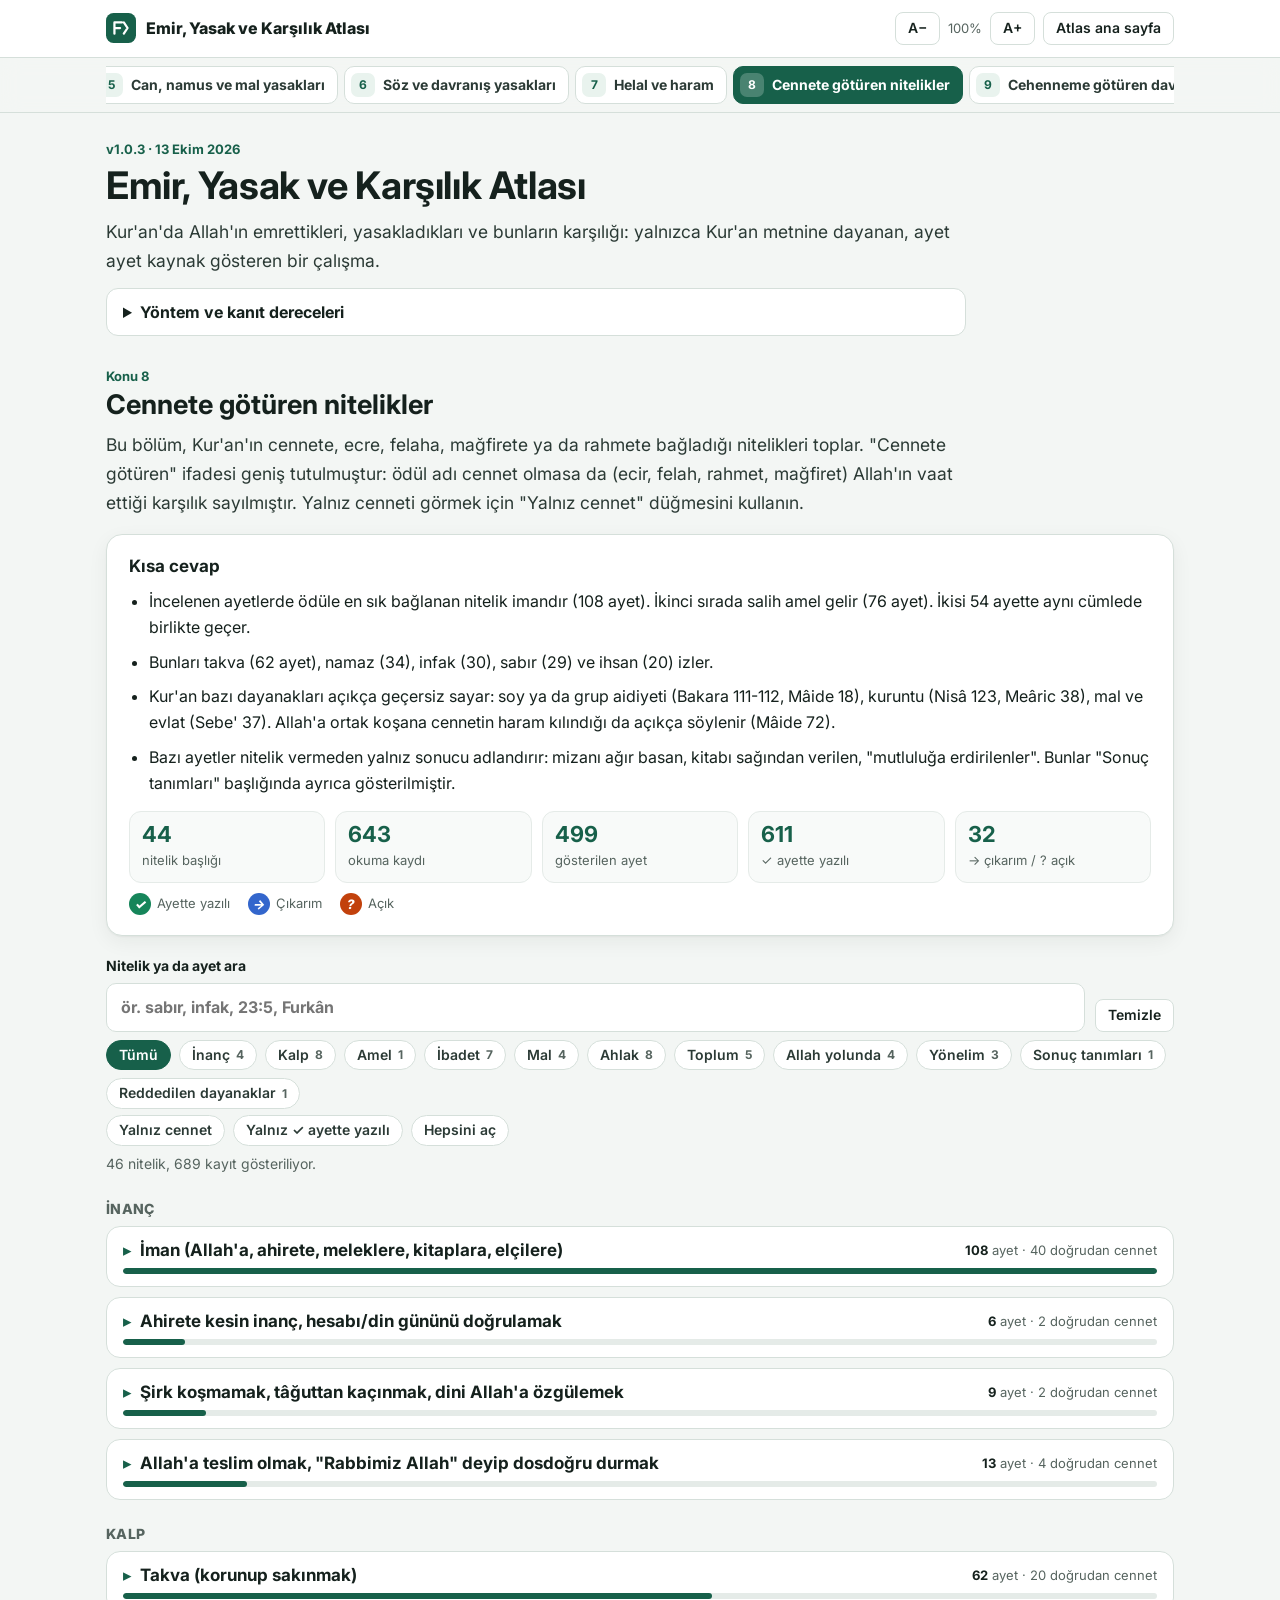
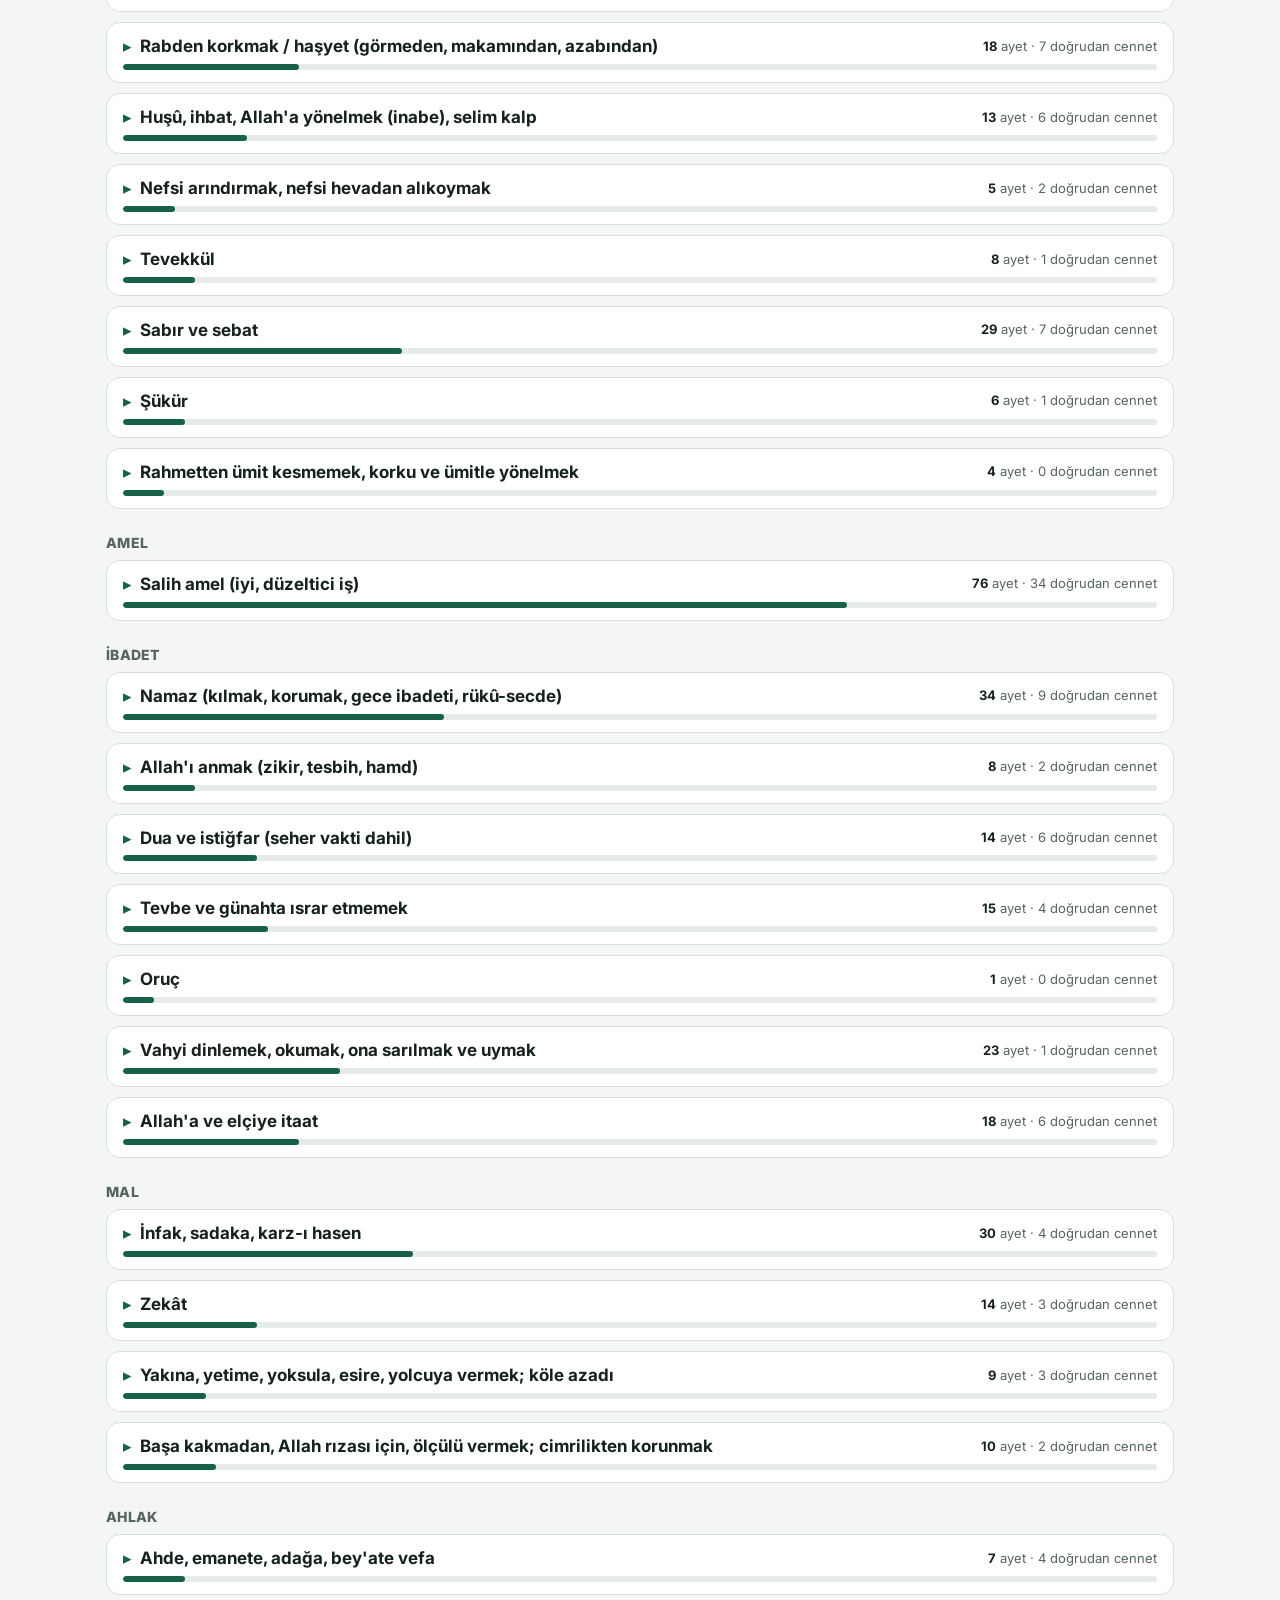
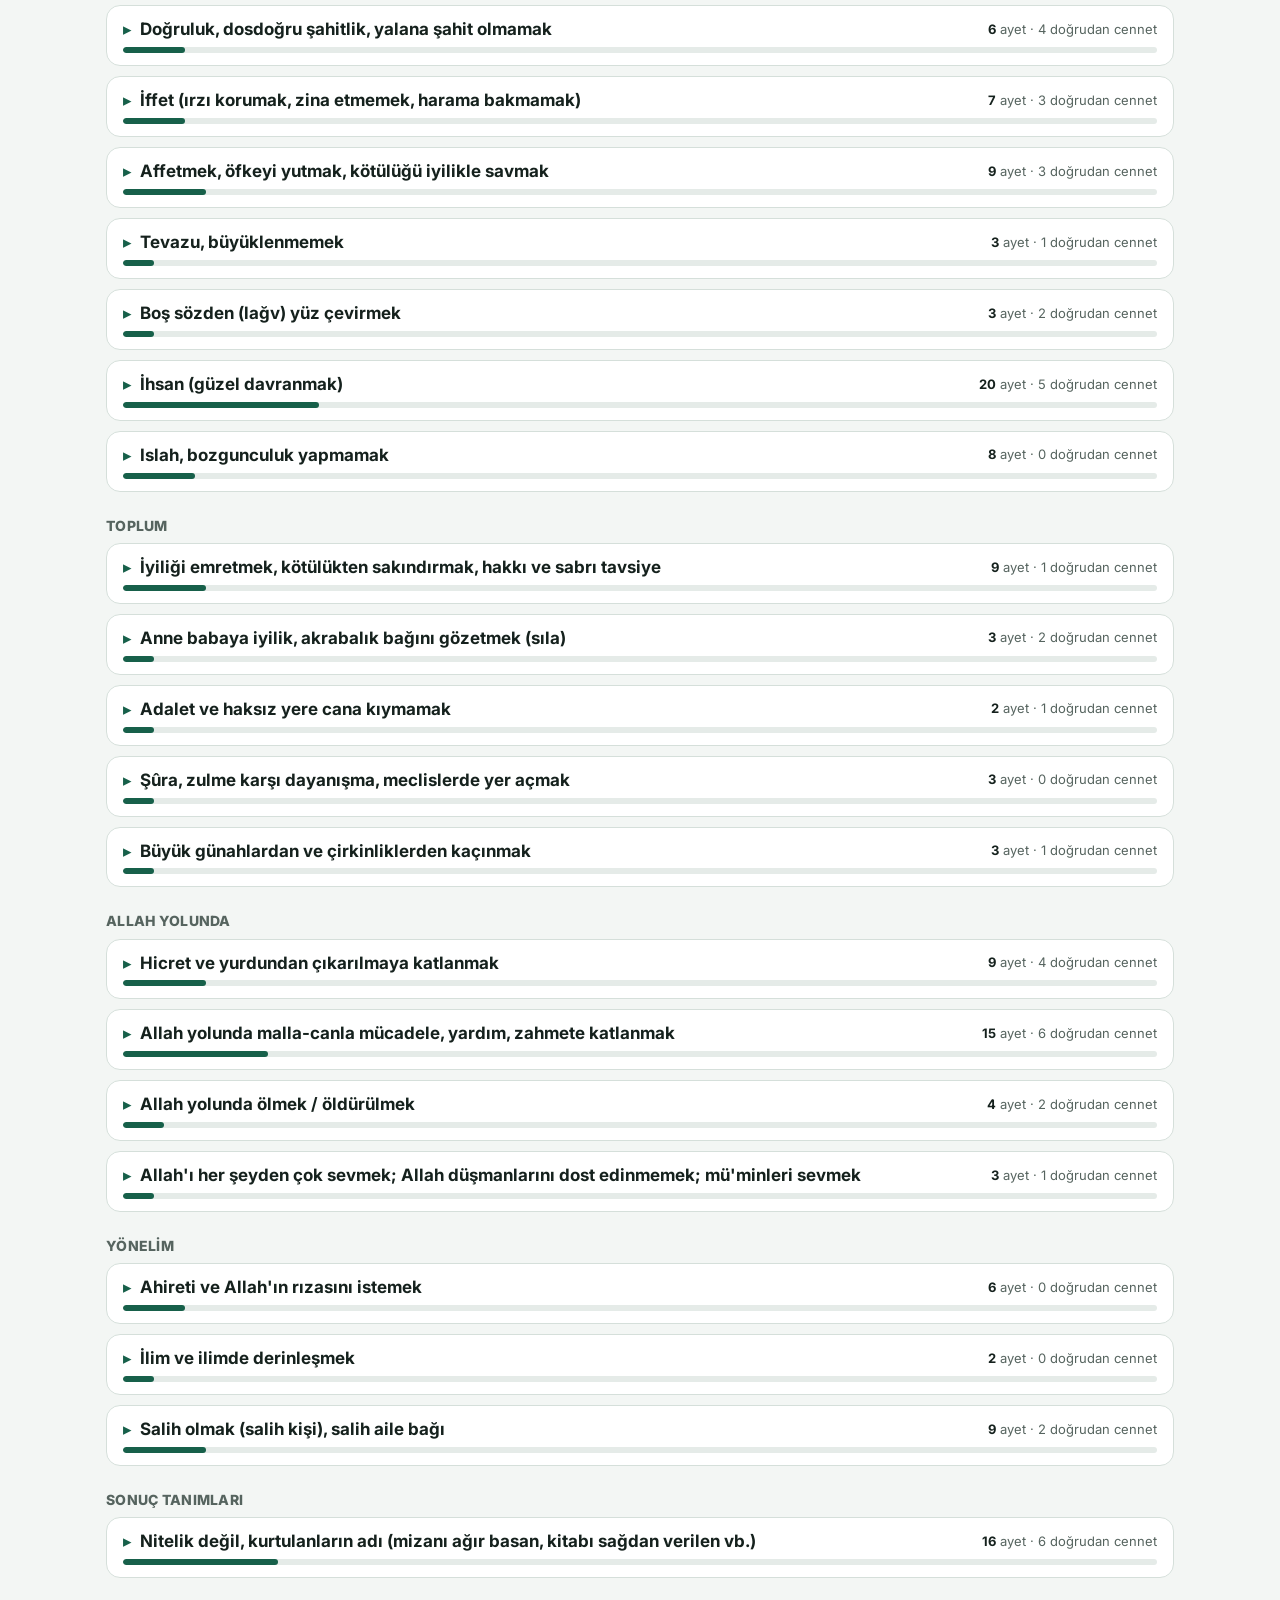
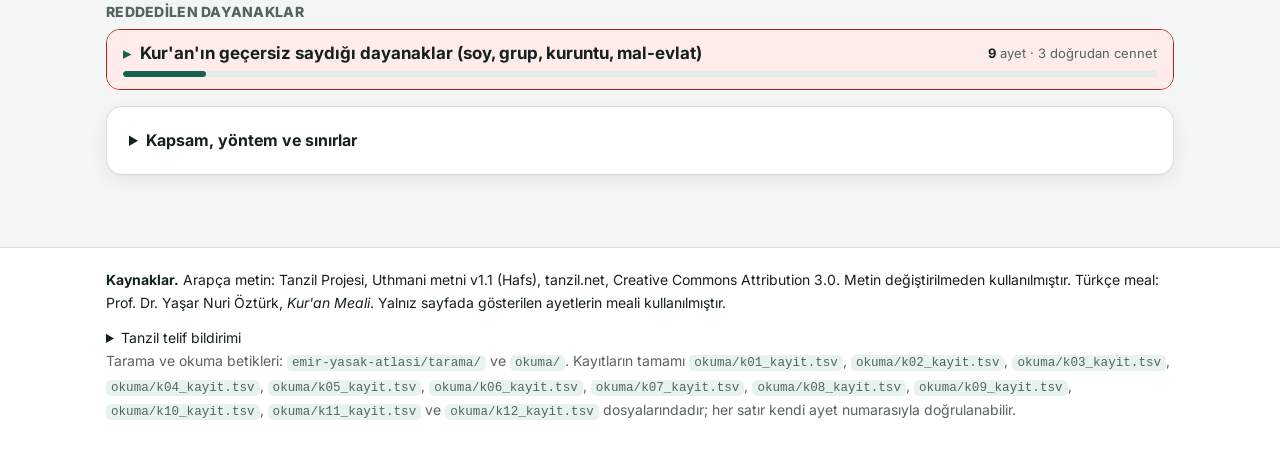
==== commit 1c27ffa3: "Konu 9 açık kayıtlar: 83:1 veyl, 23:74 zamir bağı, 48:10 (v1.0.3) Co-Authored-By: Claude Opus 5.5 <n" ====
--- a/emir-yasak-atlasi/index.html
+++ b/emir-yasak-atlasi/index.html
@@ -147,7 +147,7 @@
 <nav class="tabbar" aria-label="Konular"><div class="wrap"><div class="tablist" id="tabs" role="tablist"></div></div></nav>
 <main id="ana" class="wrap">
   <section class="hero">
-    <p class="kicker">v1.0.2 · 13 Ekim 2026</p>
+    <p class="kicker">v1.0.3 · 13 Ekim 2026</p>
     <h1>Emir, Yasak ve Karşılık Atlası</h1>
     <p class="lead">Kur'an'da Allah'ın emrettikleri, yasakladıkları ve bunların karşılığı: yalnızca Kur'an metnine dayanan, ayet ayet kaynak gösteren bir çalışma.</p>
     <details class="method"><summary>Yöntem ve kanıt dereceleri</summary><ul><li>Kaynak yalnızca Kur'an'dır. Hadis, rivayet, mezhep görüşü ve tefsir kanıt olarak kullanılmaz.</li><li>Arapça metin: Tanzil Uthmani (Hafs), 6236 ayet. Türkçe meal: Yaşar Nuri Öztürk.</li><li>Her kayıt, niteliğin geçtiği ayeti ve ödülün söylendiği ayeti ayrı ayrı gösterir. Bunlar aynı ayet de olabilir, aynı pasajda art arda gelen ayetler de.</li><li>Kanıt derecesi: ✓ Ayette yazılı (bağ cümlede ya da &quot;işte onlar&quot; gibi bir gönderme ile açıkça kurulur), → Çıkarım (bağ bağlamdan çıkarılır), ? Açık (nitelik ya da bağ metinden belirlenemez).</li></ul></details>
@@ -186,7 +186,7 @@
 #====================================================================</pre></details>
   <p class="muted">Tarama ve okuma betikleri: <code>emir-yasak-atlasi/tarama/</code> ve <code>okuma/</code>. Kayıtların tamamı <code>okuma/k01_kayit.tsv</code>, <code>okuma/k02_kayit.tsv</code>, <code>okuma/k03_kayit.tsv</code>, <code>okuma/k04_kayit.tsv</code>, <code>okuma/k05_kayit.tsv</code>, <code>okuma/k06_kayit.tsv</code>, <code>okuma/k07_kayit.tsv</code>, <code>okuma/k08_kayit.tsv</code>, <code>okuma/k09_kayit.tsv</code>, <code>okuma/k10_kayit.tsv</code>, <code>okuma/k11_kayit.tsv</code> ve <code>okuma/k12_kayit.tsv</code> dosyalarındadır; her satır kendi ayet numarasıyla doğrulanabilir.</p>
 </div></footer>
-<script id="meta" type="application/json">{"konular":[{"no":1,"grup":"A","ad":"Temel emirler","ozet":"Kulluk, adalet ve ihsan, ahde vefa, emanet, doğruluk: Kur'an'ın emir ve övgü diliyle bildirdikleri ve ayette yazılı karşılıkları.","hazir":true,"vurgu":{"ad":"Yalnız emir ve yasak","alan":"kayit_tur","deger":["emir","yasak"],"sayim":"doğrudan emir/yasak"}},{"no":2,"grup":"A","ad":"Aile ve toplum emirleri","ozet":"Anne-baba, akraba, yetim, yoksul, yolcu ve komşuya karşı Kur'an'ın emir ve yasakları ile ayette yazılı karşılıkları.","hazir":true,"vurgu":{"ad":"Yalnız emir ve yasak","alan":"kayit_tur","deger":["emir","yasak"],"sayim":"doğrudan emir/yasak"}},{"no":3,"grup":"A","ad":"Mal ve infak","ozet":"İnfak, sadaka, zekât, Allah'a güzel borç ve cimrilik: emirler, yasaklar ve ayette bildirilen karşılıklar.","hazir":true,"vurgu":{"ad":"Yalnız emir ve yasak","alan":"kayit_tur","deger":["emir","yasak"],"sayim":"doğrudan emir/yasak"}},{"no":4,"grup":"B","ad":"Şirk ve ayetleri yalanlama","ozet":"Allah'a ortak koşmak ve ayetleri yalanlamak: emirler, yasaklar ve ayette bildirilen karşılıklar.","hazir":true,"vurgu":{"ad":"Yalnız emir ve yasak","alan":"kayit_tur","deger":["emir","yasak"],"sayim":"doğrudan emir/yasak"}},{"no":5,"grup":"B","ad":"Can, namus ve mal yasakları","ozet":"Öldürme, zina, hırsızlık, yetim malı, ribâ, ölçüde hile: emirler, yasaklar ve ayette bildirilen karşılıklar.","hazir":true,"vurgu":{"ad":"Yalnız emir ve yasak","alan":"kayit_tur","deger":["emir","yasak"],"sayim":"doğrudan emir/yasak"}},{"no":6,"grup":"B","ad":"Söz ve davranış yasakları","ozet":"Yalan, iftira, alay, gıybet, kibir, israf ve söz edebi: emirler, yasaklar ve ayette bildirilen karşılıklar.","hazir":true,"vurgu":{"ad":"Yalnız emir ve yasak","alan":"kayit_tur","deger":["emir","yasak"],"sayim":"doğrudan emir/yasak"}},{"no":7,"grup":"B","ad":"Helal ve haram","ozet":"Yiyecek-içecek ve evlilikte helal ve haram kılınanlar, Allah'a iftira sayılan kendiliğinden haramlaştırma: emirler, yasaklar ve ayette bildirilen karşılıklar.","hazir":true,"vurgu":{"ad":"Yalnız emir ve yasak","alan":"kayit_tur","deger":["emir","yasak"],"sayim":"doğrudan emir/yasak"}},{"no":8,"grup":"C","ad":"Cennete götüren nitelikler","ozet":"Kur'an'ın cennete ve Allah'ın ödülüne bağladığı nitelik ve davranışlar.","hazir":true,"vurgu":{"ad":"Yalnız cennet","alan":"odul","deger":"cennet","sayim":"doğrudan cennet"}},{"no":9,"grup":"C","ad":"Cehenneme götüren davranışlar","ozet":"Kur'an'ın ateşe ve azaba bağladığı tutum ve davranışlar.","hazir":true,"vurgu":{"ad":"Yalnız cehennem/ateş","alan":"tur","deger":"nar","sayim":"doğrudan ateş"}},{"no":10,"grup":"C","ad":"Karşılığın kuralları","ozet":"Zerre ağırlığı, tevbe ve bağışlanma, bağışlanmayacak günah, derece farkları.","hazir":true,"vurgu":{"ad":"Yalnız sonuç kayıtları","alan":"kayit_tur","deger":["sonuc"],"sayim":"davranış-karşılık sonucu"}},{"no":11,"grup":"D","ad":"Allah'ın sevdikleri ve sevmedikleri","ozet":"\"Yuhibbu\" ve \"lâ yuhibbu\" ifadeleri.","hazir":true,"vurgu":{"ad":"Yalnız \"sevmez\"","alan":"odul","deger":"sevilmeme","sayim":"Allah sevmez"}},{"no":12,"grup":"D","ad":"Günah sınıfları","ozet":"Kebâir, fahşâ, lemem, ism, zenb, fısk, bağy, münker: Kur'an'ın günahı adlandırdığı yerler.","hazir":true,"vurgu":{"ad":"Yalnız emir ve yasak","alan":"kayit_tur","deger":["emir","yasak"],"sayim":"doğrudan emir/yasak"}}],"gruplar":[{"id":"A","ad":"Emirler"},{"id":"B","ad":"Yasaklar"},{"id":"C","ad":"Karşılık"},{"id":"D","ad":"Sınıflar"}],"odulAdi":{"cennet":"Cennet","ecir":"Ecir (ödül)","felah":"Felah (kurtuluş)","magfiret":"Mağfiret","magfiret_ecir":"Mağfiret ve ecir","rahmet":"Rahmet","korku_yok":"Korku ve hüzün yok","sevap":"Sevap","karsilik":"Karşılık","ovgu":"Övgü (ödül adı yok)","kat_kat":"Kat kat artırma","artirma":"Artırma","husna":"Hüsnâ (en güzel)","derece":"Derece","mujde":"Müjde","hayir":"Hayır (daha hayırlı)","fevz":"Fevz (büyük kurtuluş)","ahiret_ecri":"Ahiret ecri","ahiret_sevabi":"Ahiret sevabı","ahiret_hayirli":"Ahiret daha hayırlı","ecir_iki_kat":"İki kat ecir","hesapsiz_ecir":"Hesapsız ecir","gunah_ortme":"Günahların örtülmesi","gunah_silme":"Kötülüklerin silinmesi","tam_karsilik":"Tam karşılık","kabul":"Kabul","hidayet":"Hidayet","emniyet":"Güven","ustunluk":"Kıyamette üstünlük","fazl":"Fazl (lütuf)","rizik":"Rızık","beraberlik":"Seçkinlerle beraberlik","pay":"Pay","kurtulus":"Kurtuluş","akibet":"Güzel son (âkıbet)","rıza":"Rıza","selam":"Selam","tuba":"Tûbâ","likaullah":"Rabbe kavuşma","sukranla_karsilanma":"Çabanın şükranla karşılanması","seytandan_korunma":"Şeytandan korunma","hayat_tayyibe_ecir":"Güzel hayat ve ecir","kendi_lehine":"Kendi lehine","yukselme":"Yükselme","yerine_konma":"Yerine konma","diledikleri":"Dilediği her şey","allah_katindaki":"Allah katındaki (daha hayırlı)","goz_aydinligi":"Gizlenmiş göz aydınlığı","dua_kabulu":"Duanın kabulü","esitsizlik":"Kötülerle bir tutulmama","velayet":"Allah'ın dostluğu","yardim":"Yardım","yardim_sebat":"Yardım ve sebat","hidayet_artisi":"Hidayetin artması","hidayet_artisi_takva":"Hidayet artışı ve takva","kifayet":"Allah'ın yetmesi","cikis_rizik":"Çıkış yolu ve rızık","kolaylik":"Kolaylık","seyyiat_ortme_ecir":"Kötülüklerin örtülmesi ve büyük ecir","rahmet_iki_pay":"Rahmetten iki pay","ecir_nur":"Ecir ve nur","kavusma":"Soyuna kavuşma","azaptan_korunma":"Azaptan korunma","ashab_meymene":"Sağın ehli","rizaya_ermek":"Hoşnutluğa ermek","hosnut_yasam":"Hoşnut bir yaşayış","husrandan_istisna":"Hüsrandan istisna","hayirda_yarisma":"Hayırda öne geçenler","ecir_sukran":"Ecir ve şükran","cennet_haram":"Cennet haram","cennete_giremez":"Cennete giremez","dunyevi_kurtulus":"Dünyada kurtuluş (kıssa)","dunyevi_bereket":"Dünyada bereket","dunyevi_yerlesme":"Yurda yerleşme (kıssa)","helaktan_korunma":"Helâktan korunma","yeryuzune_varislik":"Yeryüzüne vârislik","cehennemden_uzaklik":"Cehennemden uzak tutulma","sapmamak_bedbaht_olmamak":"Sapmamak, bedbaht olmamak","ahirette_salihlerle":"Ahirette salihlerle","kadem_sidk":"Doğruluk makamı","arinma":"Arınma","ahiret_yurdu":"Ahiret yurdu","daha_hayirlisi":"Daha hayırlısı","ahiret":"Ahiret","salih_amel_yazilir":"Salih amel yazılır","seyyiatin_hasenata_donmesi":"Kötülüklerin iyiliğe çevrilmesi","kolay_hesap":"Kolay hesap","sevgi":"Allah'ın sevgisi","furkan_ortme":"Furkan ve kötülüklerin örtülmesi","karsitlik":"Karşıtıyla bir olmamak","hayat":"Hayat","-":"—","azap":"Azap","vaat":"Vaat","gunah_yok":"Günah yok","hasene":"Güzellik (hasene)","ahirette_nasip_yok":"Ahirette nasip yok","amel_bosa":"Amellerin boşa çıkması","amel_boşa":"Amellerin boşa çıkması","amel_boşa_husran":"Amellerin boşa çıkması ve hüsran","asagilik":"Aşağılık kişiler arasında olmak","atesten_cikarilmama":"Ateşten çıkarılmama","ayetlerden_uzak_tutma":"Ayetlerden uzak tutulma","azap_ani":"Ansızın gelen azap","azap_artisi":"Azabın artırılması","azap_azim":"Büyük azap","azap_buyuk":"Büyük azap","azap_buyuk_gun":"Büyük günün azabı","azap_cetin":"Çetin azap","azap_dilerse":"Dilerse azap eder","azap_dunya":"Dünyada azap","azap_dunyevi":"Dünyevi azap","azap_elim":"Acıklı azap","azap_en_buyuk":"En büyük azap","azap_essiz":"Eşsiz azap","azap_genel":"Azap","azap_gokten":"Gökten azap","azap_hafiflemez":"Azabın hafifletilmemesi","azap_hafifletilmez":"Azabın hafifletilmemesi","azap_hak":"Azabın hak olması","azap_hak_oldu":"Azabın hak olması","azap_hazir":"Hazırlanmış azap","azap_henuz_tatmama":"Azabı henüz tatmamış olma","azap_hizy":"Rezillik azabı","azap_horlayici":"Horlayıcı azap","azap_iki_kat":"İki kat azap","azap_kamcisi":"Azap kamçısı","azap_katlama":"Azabın katlanması","azap_katli":"Katlanmış azap","azap_kaynar_su":"Kaynar su azabı","azap_korkunc":"Korkunç azap","azap_kotu":"Kötü azap","azap_kusatan":"Kuşatan azap","azap_kusatma":"Azabın kuşatması","azap_muhin":"Alçaltıcı azap","azap_pislik":"Pislik azabı","azap_siddetli":"Şiddetli azap","azap_sonsuz":"Sonsuz azap","azap_surekli":"Sürekli azap","azap_uzatma":"Azabın uzatılması","azap_vay":"Vay ve azap","azap_ve_sapiklik":"Azap ve sapıklık","azap_yakalama":"Azabın yakalaması","azap_yakici":"Yakıcı azap","azap_yakin":"Yakın azap","azapta_ortaklik":"Azapta ortaklık","basarisizlik":"Başarısızlık","bela_dunya":"Dünyada bela","belirsiz":"Karşılık belirtilmez","benligini_unutturma":"Öz benliğini unutturma","boyuna_dolanma":"Boyuna dolanma","bozguna_ugratilma":"Bozguna uğratılma","bukagi":"Boyuna bukağı","bukagi_ve_cehennem":"Bukağı ve cehennem","carpilip_tepelenme":"Çarpılıp tepelenme","cehennem":"Cehennem","cehennem_azabi":"Cehennem azabı","cehennem_gorme":"Cehennemi görme","cehennem_odunu":"Cehenneme odun olma","cehenneme_atilma":"Cehenneme atılma","celde_100":"Yüz celde","celde_80":"Seksen celde","ceza_sel":"Sel cezası","cezalandirilma":"Cezalandırılma","cezalandirma":"Cezalandırma","dar_gecim":"Dar geçim","denk_ceza":"Denk ceza","devirlerce_kalis":"Devirlerce kalış","dislanma":"Dışlanma","donusturme":"Maymuna çevrilme","dunyevi_kucuk_azap":"Dünyada küçük azap","ebedi_kalis":"Ebedi kalış","felah_yok":"Felah bulamama","fidye_kabul_edilmez":"Fidye kabul edilmez","fitne_veya_azap":"Fitne ya da azap","gark":"Suda boğulma","gark_ve_nar":"Boğulma ve ateş","gazab":"Allah'ın gazabı","gazab_husran":"Gazap ve hüsran","gazab_lanet_cehennem":"Gazap, lanet ve cehennem","gazab_ve_azap":"Gazap ve azap","gazab_ve_muhur":"Gazap ve mühür","gokten_felaket":"Gökten felaket","goz_kor_etme":"Gözlerin kör edilmesi","gunah_yuklenme":"Günah yüklenme","had_dunya":"Dünyada had cezası","haram_kilma":"Helalin haram kılınması","hasret":"Hasret","haviye":"Hâviye","helak":"Helâk","hidayet_edilmeme":"Hidayet verilmeme","hizy":"Rezillik","husran":"Hüsran","husranin_en_beteri":"Hüsranın en beteri","hutame":"Hutame","ibret_cezasi":"İbret cezası","iftira_gunah":"İftira ve açık günah yüklenme","ikinci_firsat_yok":"İkinci fırsat yok","iman_gec_fayda_yok":"Geç kalan iman yarar sağlamaz","iman_yarar_saglamaz_husran":"İman yarar sağlamaz, hüsran","intikam":"İntikam","istidrac":"Basamak basamak çöküş","kayip_ve_amel_boşa":"Kayıp ve amellerin boşa çıkması","kaynar_su":"Kaynar su","kaynar_su_ve_atik_su":"Kaynar su ve irin","kendi_aleyhine":"Kendi aleyhine","kiyamette_getirme":"Kıyamette yüklenip getirme","kor_hasir":"Kör haşredilme","korkunc_tutus":"Korkunç tutuş","korumasizlik":"Koruyucusuz kalma","kotuluklerin_yakalamasi":"Kötülüklerin yakalaması","kusatma":"Kuşatma","lanet":"Lanet","lanet_sagirlik":"Lanet ve sağırlık","lanet_ve_olum":"Lanet ve öldürülme","magfiret_yok":"Bağışlanmama","mahvolma":"Mahvolma","mevlasizlik":"Mevlâsız kalma","muhur":"Mühür","muhur_ve_saptirma":"Mühür ve saptırılma","muhurlenme":"Mühürlenme","mujde_yok":"Müjde yok","nar":"Ateş","nar_alevli":"Alevli ateş","nar_buyuk":"Büyük ateş","nar_ebedi":"Ebedi ateş","nar_sekar":"Sekar ateşi","nifak_yerlestirme":"Kalplere ikiyüzlülük yerleştirme","perdelenme":"Rabden perdelenme","rezillik_ve_azap":"Rezillik ve azap","rizik_haram":"Rızkın haram kılınması","ruzgar_azabi":"Rüzgâr azabı","sapiklik_vay":"Vay ve sapıklık","sapiklik_velisiz":"Sapıklık ve velisizlik","saptirilma":"Saptırılma","sarsinti":"Sarsıntı","sefaatsizlik":"Şefaatsizlik","seytan_musallat":"Şeytan musallat etme","seytan_susleme":"Şeytanın süslemesi","siccin":"Siccîn","sur_ve_azap":"Sur ve azap","surgun_ve_nar":"Sürgün ve ateş","tas_ruzgari":"Taş fırlatan rüzgâr","tas_yagmuru":"Taş yağmuru","tayyibat_haram":"Temiz şeylerin haram kılınması","tehdit":"Tehdit","tek_ses":"Tek ses","tovbe_kabul_edilmez":"Tövbe kabul edilmez","unutulma":"Allah'ın unutması","unutulma_ve_nar":"Unutulma ve ateş","vay":"Vay haline","vebal_ve_azap":"Vebal ve azap","yakalama":"Yakalama","yangin_azabi":"Yangın azabı","yardimsizlik":"Yardımsızlık","yildirim":"Yıldırım","yildiz_atisi":"Yıldız atışı","yukselen_azap":"Yükselen azap","yuz_kararmasi":"Yüzlerin kararması","zakkum":"Zakkum","zalim_sayilma":"Zalim sayılma","zillet":"Zillet","zillet_azabi":"Zillet azabı","zincir_ve_nar":"Zincir ve ateş","zorlu_hesap_ve_azap":"Zorlu hesap ve azap","el_kesme":"Elin kesilmesi","kisas":"Kısas","gulul_yuk":"Aşırdığını kıyamette yüklenip getirme","buyuk_vebal":"Büyük vebal","yok":"Bu ayette karşılık belirtilmez","azap_en_elim":"En acı azap","buyuk_zulum":"Büyük zulüm sayılma","en_serli_yaratik":"Yaratıkların en şerlisi","hesaba_cekilme":"Hesaba çekilme","kahretme":"Kahrolma","korku_salma":"Kalplere korku salınması","kotu_son":"Kötü son","musrik_sayilma":"Müşrik sayılma","sapiklik_donussuz":"Dönüşü olmayan sapıklık","yalniz_horlanmis":"Yalnız bırakılıp horlanma","dusmanlik_salma":"Aralarına düşmanlık ve nefret salınması","sevilmeme":"Allah'ın sevmemesi","maskaraya_cevirme":"Maskaraya çevrilme","seytanin_kardesi":"Şeytanların kardeşi olma"},"odulTur":{"ahirette_nasip_yok":"husran","amel_bosa":"husran","amel_boşa":"husran","amel_boşa_husran":"husran","asagilik":"azap","atesten_cikarilmama":"nar","ayetlerden_uzak_tutma":"ruhsal","azap":"azap","azap_ani":"azap","azap_artisi":"azap","azap_azim":"azap","azap_buyuk":"azap","azap_buyuk_gun":"azap","azap_cetin":"azap","azap_dilerse":"azap","azap_dunya":"dunya","azap_dunyevi":"dunya","azap_elim":"azap","azap_en_buyuk":"azap","azap_essiz":"azap","azap_genel":"azap","azap_gokten":"dunya","azap_hafiflemez":"azap","azap_hafifletilmez":"azap","azap_hak":"azap","azap_hak_oldu":"azap","azap_hazir":"azap","azap_henuz_tatmama":"azap","azap_hizy":"azap","azap_horlayici":"azap","azap_iki_kat":"azap","azap_kamcisi":"dunya","azap_katlama":"azap","azap_katli":"azap","azap_kaynar_su":"nar","azap_korkunc":"azap","azap_kotu":"azap","azap_kusatan":"azap","azap_kusatma":"azap","azap_muhin":"azap","azap_pislik":"dunya","azap_siddetli":"azap","azap_sonsuz":"azap","azap_surekli":"azap","azap_uzatma":"azap","azap_vay":"azap","azap_ve_sapiklik":"azap","azap_yakalama":"dunya","azap_yakici":"nar","azap_yakin":"azap","azapta_ortaklik":"azap","basarisizlik":"husran","bela_dunya":"dunya","belirsiz":"husran","benligini_unutturma":"ruhsal","boyuna_dolanma":"azap","bozguna_ugratilma":"dunya","bukagi":"azap","bukagi_ve_cehennem":"nar","carpilip_tepelenme":"dunya","cehennem":"nar","cehennem_azabi":"nar","cehennem_gorme":"nar","cehennem_odunu":"nar","cehenneme_atilma":"nar","celde_100":"dunya","celde_80":"dunya","cennet_haram":"husran","cennete_giremez":"husran","ceza_sel":"dunya","cezalandirilma":"azap","cezalandirma":"azap","dar_gecim":"dunya","denk_ceza":"dunya","devirlerce_kalis":"nar","dislanma":"dunya","donusturme":"dunya","dunyevi_kucuk_azap":"dunya","ebedi_kalis":"nar","felah_yok":"husran","fidye_kabul_edilmez":"husran","fitne_veya_azap":"azap","gark":"dunya","gark_ve_nar":"nar","gazab":"gazab","gazab_husran":"gazab","gazab_lanet_cehennem":"gazab","gazab_ve_azap":"gazab","gazab_ve_muhur":"gazab","gokten_felaket":"dunya","goz_kor_etme":"dunya","gunah_yuklenme":"azap","had_dunya":"dunya","haram_kilma":"dunya","hasret":"husran","haviye":"nar","helak":"dunya","hidayet_edilmeme":"ruhsal","hizy":"azap","husran":"husran","husranin_en_beteri":"husran","hutame":"nar","ibret_cezasi":"dunya","iftira_gunah":"azap","ikinci_firsat_yok":"husran","iman_gec_fayda_yok":"husran","iman_yarar_saglamaz_husran":"husran","intikam":"dunya","istidrac":"dunya","kayip_ve_amel_boşa":"husran","kaynar_su":"nar","kaynar_su_ve_atik_su":"nar","kendi_aleyhine":"husran","kiyamette_getirme":"azap","kor_hasir":"azap","korkunc_tutus":"dunya","korumasizlik":"husran","kotuluklerin_yakalamasi":"dunya","kusatma":"dunya","lanet":"gazab","lanet_sagirlik":"gazab","lanet_ve_olum":"gazab","magfiret_yok":"husran","mahvolma":"dunya","mevlasizlik":"husran","muhur":"ruhsal","muhur_ve_saptirma":"ruhsal","muhurlenme":"ruhsal","mujde_yok":"husran","nar":"nar","nar_alevli":"nar","nar_buyuk":"nar","nar_ebedi":"nar","nar_sekar":"nar","nifak_yerlestirme":"ruhsal","perdelenme":"husran","rezillik_ve_azap":"azap","rizik_haram":"dunya","ruzgar_azabi":"dunya","sapiklik_vay":"ruhsal","sapiklik_velisiz":"ruhsal","saptirilma":"ruhsal","sarsinti":"dunya","sefaatsizlik":"husran","seytan_musallat":"ruhsal","seytan_susleme":"ruhsal","siccin":"nar","sur_ve_azap":"azap","surgun_ve_nar":"nar","tas_ruzgari":"dunya","tas_yagmuru":"dunya","tayyibat_haram":"dunya","tehdit":"azap","tek_ses":"dunya","tovbe_kabul_edilmez":"husran","unutulma":"husran","unutulma_ve_nar":"nar","vay":"azap","vebal_ve_azap":"azap","yakalama":"dunya","yangin_azabi":"nar","yardimsizlik":"husran","yildirim":"dunya","yildiz_atisi":"azap","yukselen_azap":"azap","yuz_kararmasi":"azap","zakkum":"nar","zalim_sayilma":"azap","zillet":"azap","zillet_azabi":"azap","zincir_ve_nar":"nar","zorlu_hesap_ve_azap":"dunya","el_kesme":"dunya","kisas":"dunya","gulul_yuk":"azap","buyuk_vebal":"husran","yok":"husran","azap_en_elim":"azap","buyuk_zulum":"husran","en_serli_yaratik":"azap","hesaba_cekilme":"azap","kahretme":"gazab","korku_salma":"ruhsal","kotu_son":"dunya","musrik_sayilma":"husran","sapiklik_donussuz":"ruhsal","yalniz_horlanmis":"husran","dusmanlik_salma":"ruhsal","sevilmeme":"gazab","maskaraya_cevirme":"azap","seytanin_kardesi":"ruhsal"},"turAdi":{"nar":"Ateş","azap":"Azap","dunya":"Dünyada ceza","husran":"Kayıp ve boşa gitme","gazab":"Gazap ve lanet","ruhsal":"Kalp ve yol kaybı"},"sure":[null,"Fâtiha","Bakara","Âl-i İmrân","Nisâ","Mâide","En'âm","A'râf","Enfâl","Tevbe","Yûnus","Hûd","Yûsuf","Ra'd","İbrâhîm","Hicr","Nahl","İsrâ","Kehf","Meryem","Tâhâ","Enbiyâ","Hac","Mü'minûn","Nûr","Furkân","Şuarâ","Neml","Kasas","Ankebût","Rûm","Lokmân","Secde","Ahzâb","Sebe'","Fâtır","Yâsîn","Sâffât","Sâd","Zümer","Mü'min","Fussilet","Şûrâ","Zuhruf","Duhân","Câsiye","Ahkâf","Muhammed","Fetih","Hucurât","Kâf","Zâriyât","Tûr","Necm","Kamer","Rahmân","Vâkıa","Hadîd","Mücâdele","Haşr","Mümtehine","Saf","Cuma","Münâfikûn","Teğâbün","Talâk","Tahrîm","Mülk","Kalem","Hâkka","Meâric","Nûh","Cin","Müzzemmil","Müddessir","Kıyâme","İnsân","Mürselât","Nebe'","Nâziât","Abese","Tekvîr","İnfitâr","Mutaffifîn","İnşikâk","Bürûc","Târık","A'lâ","Gâşiye","Fecr","Beled","Şems","Leyl","Duhâ","İnşirâh","Tîn","Alak","Kadir","Beyyine","Zilzâl","Âdiyât","Kâria","Tekâsür","Asr","Hümeze","Fîl","Kureyş","Mâûn","Kevser","Kâfirûn","Nasr","Tebbet","İhlâs","Felak","Nâs"],"metin":{"1":{"giris":"Bu bölüm, Kur'an'ın en temel buyruklarını toplar: yalnız Allah'a kulluk, adalet ve ihsan, ahde ve yemine vefa, emanete sahip çıkmak ve doğruluk. Her kaydın türü işaretlidir: Emir (doğrudan buyruk), Yasak (doğrudan nehiy), Sonuç (davranış ve karşılığı birlikte) ve Tanım (bir davranışın övgüyle ya da kınamayla anlatılması, emir olarak verilmesi ya da bir elçinin kavmine söylemesi). Bu sayfa Kur'an'ın ne söylediğini gösterir; kimsenin âkıbeti hakkında hüküm vermez.","kisa":["Doğrudan emir olarak yazılanlar 66 ayettedir; doğrudan yasak olarak yazılanlar 16 ayettedir. Başlıca emir: \"Allah'a kulluk edin, O'na hiçbir şeyi ortak koşmayın\" (Nisâ 36); adalet ve ihsan emri Nahl 90'dadır; emanetlerin ehline verilmesi ve adaletle hükmedilmesi Nisâ 58'dedir; ahde vefa Mâide 1, En'âm 152 ve İsrâ 34'tedir.","Kulluk başlığı 61 ayette, adalet ve ihsan başlıkları 67 ayette, söz, emanet ve doğruluk başlıkları 47 ayette işlenir. Resullerin kavmine ilk sözü olarak aktarılan \"Allah'a kulluk edin\" cümlesi Nûh, Hûd, Sâlih ve Şuayb anlatılarında ayrı ayrı kayıtlıdır.","Ayette karşılığı da bildirilen kayıtlar 48 ayettedir. Ayet karşılık yazmıyorsa bu sayfa da karşılık yazmaz; örneğin güzel davrananların ödülünün yitirilmeyeceği (Hûd 115, Yûsuf 90), adil davrananların sevildiği (Hucurât 9, Mümtehine 8) ve ahdi bozanlara lanet olduğu (Ra'd 25) bildirilir.","Bu bölüm Konu 8 (cennete götüren nitelikler) ile, Konu 5 (ölçü-tartı, yetim malı), Konu 6 (israf, söz edebi) ve Konu 2 (anne-baba ve akrabaya iyilik) ile kısmen örtüşür. Sayılar toplanıp tek bir toplam gibi okunmamalıdır."],"kapsam":["Hedef ayetler: Arapça metinde şu kalıplar arandı: abd (kulluk/ibadet), adl ve kıst (adalet), ihsan ve muhsin, ahd, vefâ ve ikfâ, emâne, sıdk (doğruluk). Tarama 247 ayet verdi.","Hedef ayetler önceki ve sonraki ayetlerle birlikte bloklar halinde okundu (194 pasaj, 660 ayet). Okumadan sonra kök kontrolü bütün Kur'an'da ayrıca yapıldı; bu kontrol \"Allah'a kulluk edin\" cümlesi geçen ve ilk okumada kayda geçmeyen ayetleri ortaya çıkardı, bunlar eklendi. Hedef listesinde olup hiçbir kayda girmeyen ayetler gözden geçirildi; çoğu kök olarak geçen ama konuyla ilgisiz ya da yalnızca kıssa anlatan ayetlerdir.","İkinci kontrol: her kayıtta davranışın Arapça kökü davranış ayetinde (gerekirse yanındaki ayette) mekanik olarak arandı; kökü ahd olmayan üç kayıt (Bakara 63 ve Mâide 7: mîsâk; Muhammed 21: sıdk) \"verilen söz\" anlamıyla elle doğrulandı.","Kapsam dışı bırakılanlar: ölçü ve tartıda hile (Konu 5), anne-baba, akraba, yetim ve komşuya iyilik (Konu 2), infak ve zekât (Konu 3), şükür ve sabır emirleri (Konu 8). \"İhsan\" kaydı yalnızca güzel davranma ve güzel davrananların karşılığını içerir.","Bilinen sınırlar: Kur'an'da \"ibadet\" kelimesi yalnız Allah'a değil, tapılan başka şeylere de kullanılır; bu sayfa yalnız Allah'a kulluk emrini, başkasına kulluğun yasağını ve bu kulluğa dair tanım kayıtlarını verir. Yanlış anlaşılmasın diye tanım kayıtlarının türü ayrıca işaretlidir."]},"2":{"giris":"Bu bölüm, Kur'an'ın anne-babaya, akrabaya, yetime, yoksula, yolda kalmışa ve komşuya karşı verdiği emirleri ve yasakları toplar. Her kaydın türü işaretlidir: Emir (doğrudan buyruk), Yasak (doğrudan nehiy), Sonuç (davranış ve ayette yazılı karşılığı birlikte) ve Tanım (bir davranışın övgüyle ya da kınamayla anlatılması). Bu sayfa Kur'an'ın ne söylediğini gösterir; kimsenin âkıbeti hakkında hüküm vermez.","kisa":["Doğrudan emir olarak yazılanlar 27 ayettedir; doğrudan yasak olarak yazılanlar 5 ayettedir. Ana başlıklar: \"Ana-babaya çok iyi davranın\" (İsrâ 23, En'âm 151, Nisâ 36); \"akrabaya hakkını ver, yoksula, yolda kalmışa da\" (İsrâ 26, Rûm 38); yetime kötü davranmama (Duhâ 9) ve yoksulu azarlamama (Duhâ 10). Komşu için tek ayet vardır: Nisâ 36.","Anne-baba ve akraba başlıkları 28 ayette, yetim, yoksul ve yolcu başlıkları 35 ayette, komşu başlığı 1 ayette işlenir. Anne-baba emri dört ayette Allah'a kulluk ya da ortak koşmama emrinin hemen ardından gelir (Bakara 83, Nisâ 36, En'âm 151, İsrâ 23); anne-baba ortak koşmaya zorlarsa onlara itaat edilmez, yine de dünyada onlarla örfe uygun geçinilir (Lokmân 15, Ankebût 8).","Ayette karşılığı da bildirilen kayıtlar 7 ayettedir. Yoksulu doyurmayı özendirmemek, Hâkka 34 ve Müddessir 44'te cehennemle birlikte anılır; yetime ve yoksula yemek yedirenler İnsân 8-12'de cennetle ödüllendirilir; rahimleri koparanlara Muhammed 22-23'te lanet bildirilir. Ayet karşılık yazmıyorsa bu sayfa da karşılık yazmaz.","Bu bölüm Konu 1 (Allah'a kulluk ve iyilik emri), Konu 3 (infak ve zekât), Konu 5 (yetim malı) ile kısmen örtüşür. Sayılar toplanıp tek bir toplam gibi okunmamalıdır."],"kapsam":["Hedef ayetler: Arapça metinde şu kalıplar arandı: vâlideyn ve ebeveyn (vâlid/velid biçimleri dâhil), ebeveyn adları, ümmehât, ervâm, kurbâ ve akrabûn, yetîm ve yetâmâ, miskîn ve mesâkîn, fakîr ve fukarâ, sâil ve mahrûm, ibnü's-sebîl, câr ve cenb. Tarama 100 ayet verdi.","Hedef ayetler önceki ve sonraki 1 ayetle birlikte bloklar halinde okundu (70 pasaj, 252 ayet). Yazım farkı yüzünden kaçan biçimler (vâlideyn, Osmanlı hattında \"velideyn\") ikinci taramada eklenerek bulundu.","İkinci kontrol: her kayıtta davranışın Arapça kökü davranış ayetinde (gerekirse yanındaki ayette) mekanik olarak arandı.","Kapsam dışı bırakılanlar: yetim malı yemenin yasağı (Konu 5), miras payları (Nisâ 11-12), evlilikte haram kılınan akrabalar (Konu 7), emzirme ve çocuk bakımı (Bakara 233), Yûsuf ve Mûsâ kıssalarındaki anne-baba anlatıları, zıhar. İnfak ve zekât kalemleri (Tevbe 60, Bakara 177 gibi) yalnız bu gruplara yönelik kayıtlar olarak alındı; infakın kendisi Konu 3'te işlenir.","Bilinen sınırlar: Nisâ 1'deki \"ve'l-erhâm\" ifadesi iki biçimde okunabildiği için çıkarım (→) işaretidir. Şûrâ 23'teki \"kurbâ\" ifadesi çok anlamlı olduğu için açık (?) işaretlidir. Komşu için ayrı bir ayet bulunmadığı, yalnız Nisâ 36 geçtiği için bu başlık tek kayıtlıdır; \"yanındaki arkadaş\" ifadesi bu ayetle birlikte alındı."]},"3":{"giris":"Bu bölüm, Kur'an'ın malı harcama konusundaki buyruklarını toplar: infak, sadaka, zekât, Allah'a güzel borç verme ve bunların karşıtı olan cimrilik ile altın-gümüş biriktirme. Her kaydın türü işaretlidir: Emir (doğrudan buyruk), Yasak (doğrudan nehiy), Sonuç (davranış ve ayette yazılı karşılığı birlikte) ve Tanım (bir davranışın övgüyle ya da kınamayla anlatılması). Bu sayfa Kur'an'ın ne söylediğini gösterir; kimsenin âkıbeti hakkında hüküm vermez.","kisa":["Doğrudan emir olarak yazılanlar 23 ayettedir; doğrudan yasak olarak yazılanlar 2 ayettedir. Zekât için en açık emir \"Namazı kılın, zekâtı verin\" cümlesidir (Bakara 43, 110; Nûr 56; Müzzemmil 20). İnfak emri için Bakara 254, 267; Münâfikûn 10; Teğâbün 16; Talâk 7. Başa kakmak sadakayı boşa çıkarır (Bakara 264).","İnfak ve sadaka başlıkları 60 ayette, zekât başlığı 30 ayette, cimrilik ve biriktirme başlıkları 11 ayette işlenir. Kur'an zekâtı çoğunlukla namazla birlikte anar; infakı çoğunlukla \"kendilerine verdiğimiz rızıktan\" kalıbıyla müminlerin niteliği olarak anlatır (Bakara 3, Enfâl 3, Secde 16, Şûrâ 38).","Ayette karşılığı da bildirilen kayıtlar 51 ayettedir. Başlıca karşılıklar: kat kat artırma (Bakara 245, 261; Hadîd 11, 18; Teğâbün 17), ecir (Bakara 262, 274, 277), cimrilik edene ya da biriktirip harcamayana azap (Âl-i İmrân 180; Tevbe 34-35) Ayet karşılık yazmıyorsa bu sayfa da karşılık yazmaz.","Bu bölüm Konu 2 (yetim, yoksul, akraba), Konu 8 (cennete götüren nitelikler) ve Konu 6 (israf) ile kısmen örtüşür. Sayılar toplanıp tek bir toplam gibi okunmamalıdır."],"kapsam":["Hedef ayetler: Arapça metinde şu kökler arandı: nfk (infak ve türevleri; münafıklık fiilleri de aynı yazıldığı için okuma sırasında ayıklandı), zkv (zekât), sdk (sadaka, tasaddak), krd (karz), bhl ve şhh (cimrilik), knz (biriktirme). Tarama 148 ayet verdi.","Hedef ayetler önceki ve sonraki 1 ayetle birlikte bloklar halinde okundu (102 pasaj, 378 ayet). Hedef listesinde olup kayda girmeyen ayetlerin çoğu münafıklara ilişkin ayetlerdir (aynı yazım) ya da infakın yalnız anıldığı, bir buyruk ya da karşılık taşımayan kıssa ayetleridir.","İkinci kontrol: her kayıtta davranışın Arapça kökü davranış ayetinde (gerekirse yanındaki ayette) mekanik olarak arandı; eksik çıkan yoktu.","Kapsam dışı bırakılanlar: ribâ ve ölçü (Konu 5), israf ve savurganlık (Konu 6), miras payları, yetim malı, sadaka niteliğindeki keffâretler (yoksulu doyurmak Konu 2'de), zekât kelimesinin arınma anlamında geçtiği ayetler (Meryem 13, Kehf 81). Zekâtın miktarı, nisabı ve zamanı Kur'an'da bu ayetlerde bildirilmez; bu sayfa da bildirmez.","Bilinen sınırlar: Tevbe 60'taki sekiz grup \"sadakalar\" ibaresiyle sayılır; bu sayfa o ayeti \"sadaka\" başlığı altında tanım olarak kaydeder. Tevbe 34'te \"altını ve gümüşü biriktirip Allah yolunda harcamayanlar\" için karşılık 35. ayette devam eder; kayıt iki ayete bağlanmıştır."]},"4":{"giris":"Bu bölüm, Allah'a ortak koşmak ve ayetleri yalanlamak hakkında Kur'an'ın doğrudan emirlerini ve yasaklarını, bu iki tutumun ayette nasıl adlandırıldığını ve ayetin kendisinde bildirilen karşılıkları toplar. Her kaydın türü işaretlidir: Yasak (doğrudan nehiy), Emir (doğrudan buyruk), Sonuç (tutum ile karşılığı ya da kınama aynı yerde) ve Tanım (tutumun nasıl adlandırıldığı ya da tarif edildiği). Bu sayfa Kur'an'ın ne söylediğini gösterir; kimsenin âkıbeti hakkında hüküm vermez.","kisa":["Doğrudan yasak olarak yazılanlar 38 ayettedir: Allah'a ortak koşmama, O'ndan başkasına kulluk etmeme ve yakarmama, iki ilah edinmeme, Şeytana kulluk etmeme gibi. Doğrudan emir olarak yazılanlar 20 ayettedir; bunların büyük kısmı resullerin kavimlerine ortak çağrısıdır: \"Allah'a kulluk edin, sizin O'ndan başka ilahınız yok.\"","Şirk başlığı 54 ayette, Allah'a çocuk, kız ya da üçleme isnadı 21 ayette, ayetleri ve resulleri yalanlamak 42 ayette işlenir. Ayette karşılığı da bildirilen kayıtlar 94 ayettedir; kalanlar yalnızca emir, yasak ya da tarif verir ve karşılık söylemez.","Şirkin ayette yazılı karşılıkları şunlardır: ateş ve azap, amellerin boşa çıkması, Allah'ın mağfiret etmemesi, cennetin haram kılınması, kıyamette ortakların yardım edememesi. Her biri yalnızca kendi ayetinde söylendiği kadarıyla kaydedildi.","Ayetleri yalanlamanın karşılıkları Konu 9'da çok daha geniş bir kayıtla verilir (93 ayet). Bu bölümde ise yalanlamanın hangi ayetlerde bu adla ve şirkle birlikte geçtiği, ona karşı yasak ve karşılık gösterilir. İki bölümün sayıları toplanmamalıdır."],"kapsam":["Hedef ayetler: şirk ve ortak koşma kökleri (şirk, şerîk, müşrik), \"ilah/kulluk/yakarma\" ile birlikte olumsuz emir kalıpları (lâ + tec'al, ted'u, ta'bud, tettehiz ve benzerleri), ayetleri yalanlama kalıpları. Tarama 372 ayet verdi.","Bu ayetlerin 223'ü önceki 1 ve sonraki 2 ayetle birlikte bloklar halinde okundu (270 pasaj, 1158 ayet). Kalan 149 ayet tek tek, meâlleri ve bir sonraki ayetle okundu. Hedef listesinde olup hiçbir kayda girmeyen 214 ayetin hepsi ayrıca gözden geçirildi; çoğu miras, evlilik, savaş, kıssa ya da başka konudaki ayetlerdir ve bu bölüme alınmadı.","İkinci kontrol: her kayıtta tutumun Arapça kökü (şirk, ilah, kulluk, yakarma, yalanlama vb.) davranış ayetinde, gerekirse yanındaki ayette mekanik olarak arandı. Eksik çıkan yoktu; iki kayıtta kök yalnızca komşu ayette bulundu. Dört kayıt \"→ Çıkarım\" derecesinde bırakıldı (Kehf 42, Rûm 42, Nahl 35, En'âm 64).","Kapsam dışı bırakılanlar: müşriklerle ilişkiyi düzenleyen hükümler (müşrik kadınla evlilik, ahit ve savaş hükümleri, Mescid-i Haram'a yaklaşma) ve Ehlikitap'a yönelik hükümler. Bunlar şirkin tanımını değil, toplumsal hükmü anlatır ve ayrı bir konuya aittir. Küfür ve nankörlüğün genel karşılıkları da burada değil Konu 9'dadır.","Bilinen sınırlar: Kur'an çoğu zaman ilahlık isnadını, çocuk edinmeyi ve yakarmayı aynı cümlede anar; bu yüzden bazı ayetler birden çok başlıkta sayılabilir ve başlıkların ayet sayıları toplanıp tek toplam gibi okunmamalıdır. Tövbe ve bağışlanma ayrı bir konuya (Konu 10) bırakıldı. Kelime ve kalıp bazlı tarama bir ayeti kaçırmış olabilir."]},"5":{"giris":"Bu bölüm, Kur'an'ın can, namus ve mal konusundaki doğrudan emirlerini ve yasaklarını, bunlara bağladığı karşılıkları ve davranışın ayette nasıl adlandırıldığını toplar. Her kaydın türü işaretlidir: Yasak (doğrudan nehiy), Emir (doğrudan buyruk ya da ceza hükmü), Sonuç (davranış ve karşılığı birlikte) ve Tanım (davranışın nasıl adlandırıldığı ya da tarif edildiği). Bu sayfa Kur'an'ın ne söylediğini gösterir; kimsenin âkıbeti hakkında hüküm vermez.","kisa":["Doğrudan yasak olarak yazılanlar 28 ayettedir; doğrudan emir ya da ceza hükmü olarak yazılanlar 19 ayettedir. Başlıca yasaklar: haksız yere can almamak, çocukları öldürmemek, zinaya yaklaşmamak, fevâhişten uzak durmak, yetimin malına yaklaşmamak, ribâ yememek, mallarını bâtıl yolla yememek ve ölçüde tartıda hile yapmamak.","Can başlığı 26 ayette, namus başlığı 32 ayette, mal başlığı 33 ayette işlenir. Ayet sayısı en yüksek başlıklar: fahşâ ve fevâhiş (17), haksız öldürme (11) ve ölçü ile tartı (11).","Ayette karşılığı da bildirilen kayıtlar 30 ayettedir; bunların 5 ayetinde karşılık açıkça ateştir. Ayette hükmün yanında cezası da yazılan davranışlar: hırsızlık (el kesme), zina (yüz celde), iffetli kadına iftira (seksen celde) ve kısas. Ayet karşılık yazmıyorsa bu sayfa da karşılık yazmaz.","Bu bölüm Konu 9 ile ve Konu 4 ile kısmen örtüşür (ör. Furkân 68 hem ortak koşmayı, hem öldürmeyi, hem zinayı birlikte sayar). Sayılar toplanıp tek bir toplam gibi okunmamalıdır."],"kapsam":["Hedef ayetler: Arapça metinde şu kalıplar arandı: katl ve türevleri (olumsuz emir kalıpları, nefs, nebî, evlât ile birlikte geçenler), kısas ve diyet, vead, zinâ, fahşâ ve fevâhiş, kazf (rem'y ve muhsanât), sirka, ribâ, yetim ile mâl, mâl ile bâtıl ve ekl, kîl, mîzân, tatfîf, buhs, gulûl, rüşvet (idlâ), suht ve kenz. Tarama 176 ayet verdi.","Hedef ayetlerin 172'si önceki 1 ve sonraki 2 ayetle birlikte bloklar halinde okundu (115 pasaj, 568 ayet). Sonradan bulunan 4 ayet (A'râf 33, Nahl 59, Şûrâ 37, Necm 32) ve fark edilen birkaç ek ayet (Mü'minûn 5, Nûr 30-31, Meâric 29, Fecr 17-20) ayrıca okundu. Hedef listesinde olup hiçbir kayda girmeyen 97 ayet gözden geçirildi; çoğu savaş, kıssa, yemek hükmü, evlilik ya da başka konudaki ayetlerdir.","İkinci kontrol: her kayıtta davranışın Arapça kökü davranış ayetinde (gerekirse yanındaki ayette) mekanik olarak arandı; eksik çıkan yoktu. Kontrolün işaret ettiği Şuayb kıssası kayıtları (A'râf 85, Hûd 85, Şuarâ 183) \"insanların eşyasını eksik göstermeyin\" (tebhasû) sözünü içerdiği için bâtıl mal yeme başlığından ölçü ve tartı başlığına alındı.","Kapsam dışı bırakılanlar: savaş ve çarpışma hükümleri (kıtâl), savaş ve bozgunculukla ilgili ceza ayeti (Mâide 33), yeme-içme ve evlilikte haram kılınanlar (Konu 7), israf ve cimrilik (Konu 6), hayız ve itikâfta cinsel temas hükümleri, Yûsuf kıssasındaki hırsızlık anlatısı ve Hızır kıssasındaki öldürme olayı.","Bilinen sınırlar: Bakara 188, Nisâ 29 gibi ayetlerde \"mallarınızı aranızda bâtıl yolla yemeyin\" ifadesindeki malın kime ait olduğu (kendi malınız ya da birbirinizin mallarınız) lafızdan kesin ayrılmaz. Nisâ 29'daki \"lâ taktulû enfüsekum\" kendinizi ya da birbirinizi öldürmeyin anlamına gelebilir; sayfadaki Yaşar Nuri meali bunu \"kendi canlarınıza kıymayın\" ve 30. ayette \"intihar\" diye vermiştir, Arapça lafız bunu tek anlamlı yapmaz. Nisâ 15'teki \"el-fâhişe\" lafzı için meal yorumlu bir karşılık kullanır; kayıt Arapça lafza dayanır. Tövbe ve bağışlanma ayrı bir konuya (Konu 10) bırakıldı."]},"6":{"giris":"Bu bölüm, Kur'an'ın söz ve davranış yasaklarını (yalan ve iftira, alay ve çekiştirme, kibir ve övünme, israf) ve söz edebine dair emirleri toplar. Her kaydın türü işaretlidir: Yasak (doğrudan nehiy), Emir (doğrudan buyruk), Sonuç (davranış ve karşılığı birlikte) ve Tanım (davranışın nasıl adlandırıldığı ya da kimlerin nitelendiği). Bu sayfa Kur'an'ın ne söylediğini gösterir; kimsenin âkıbeti hakkında hüküm vermez.","kisa":["Doğrudan yasak olarak yazılanlar 35 ayettedir; doğrudan emir olarak yazılanlar 7 ayettedir. Başlıca yasaklar: Allah'a iftira etmemek ve bilmediğini Allah hakkında söylememek, tanıklığı gizlememek, alay etmemek, lakap takmamak, gıybet etmemek, kötü zan ve casusluktan sakınmak, kasılıp yürümemek, şımarmamak ve israf etmemek.","Başlıklar: yalan ve iftira 45 ayette, alay ve çekiştirme 27 ayette, kibir ve övünme 23 ayette, israf 9 ayette, söz ve ses edebi 16 ayette işlenir.","Ayette karşılığı da bildirilen kayıtlar 64 ayettedir; bunların 6 ayetinde karşılık açıkça ateştir. \"Allah sevmez\" ifadesi (sevilmeme) 6 ayette ayrı bir karşılık olarak yazıldı: böbürlenenler, şımaranlar, israf edenler. Ayet karşılık yazmıyorsa bu sayfa da karşılık yazmaz.","Bu bölüm Konu 9 ile (yalanlama, iftira, kibir, alay) ve Konu 5 ile (kazf, fahşâ) kısmen örtüşür. Sayılar toplanıp tek bir toplam gibi okunmamalıdır."],"kapsam":["Hedef ayetler: Arapça metinde şu kalıplar arandı: zûr, ifk ve iftirâ, buht, lemz ve hemz, tenâbüz, sühriye ve istihzâ, gıybet, tecessüs, kibir ve kasılıp yürümek (merah, tasa'ur, ihtiyâl, fahr), isrâf ve tebzîr, ayrıca \"demeyin\", \"söylemeyin\", \"yükseltmeyin\", \"sesinizi\", \"zandan sakının\" gibi söz yasağı kalıpları. Tarama 128 ayet verdi.","Hedef ayetler önceki 1 ve sonraki 2 ayetle birlikte bloklar halinde okundu (105 pasaj, 462 ayet). İkinci kontrolde Arapça kök (isrâf, sühriye, lağv) bütün Kur'an'da ayrıca arandı; bu kontrol Furkân 67, Şuarâ 151, Mâide 57 ve alay sonucunu bildiren birkaç ayeti ortaya çıkardı, bunlar okunup eklendi. Hedef listesinde olup hiçbir kayda girmeyen 55 ayet gözden geçirildi; çoğu kıssa, şirk ya da Kur'an'a \"uydurdu\" denmesi ile ilgili ayetlerdir.","Üçüncü kontrol: her kayıtta davranışın Arapça kökü davranış ayetinde (gerekirse yanındaki ayette) mekanik olarak arandı; eksik çıkan yoktu.","Kapsam dışı bırakılanlar: kâfirlerin Kur'an'a ya da peygambere \"uydurdu\", \"şair\" demesi (Konu 9), cimrilik ve infak (Konu 3), emanete hıyanet (Konu 5), yeme-içme ve evlilikte haram kılınanlar (Konu 7), kıssalarda \"müsrif\" kelimesinin geçtiği Lût, Firavun ve Yâsîn kavmi ayetleri (kelime orada haddi aşma anlamındadır).","Bilinen sınırlar: \"el-müsrifîn\" kelimesi bazı ayetlerde mal savurganlığını, bazılarında genel olarak haddi aşmayı anlatır. Şuarâ 151, Tâhâ 127 ve Mü'min 43 bu yüzden → (çıkarım) olarak işaretlendi. Allah'a iftira, yalanlama ve şirk ile iç içe geçtiği için Konu 4 ile de örtüşür. Gıybet tek bir ayette (Hucurât 12) ayrıca adlandırılır; bu sayfada diğer çekiştirme ayetleri \"alay ve çekiştirme\" başlığındadır. Tövbe ve bağışlanma ayrı bir konuya (Konu 10) bırakıldı."]},"7":{"giris":"Bu bölüm, Kur'an'ın yiyecek-içecek ve evlilik konusunda helal ve haram kıldığı şeyleri, helal ve temiz yemeye dair emirleri, evlilikte yasakları ve Allah'ın izni olmadan helal-haram koymanın yasağını toplar. Her kaydın türü işaretlidir: Yasak (doğrudan nehiy ya da haram kılma), Emir (doğrudan buyruk ya da izin), Sonuç (davranış ve karşılığı birlikte) ve Tanım (hükmün kapsamı, gerekçesi ya da tarihî anlatısı). Bu sayfa Kur'an'ın ne söylediğini gösterir; kimsenin âkıbeti hakkında hüküm vermez.","kisa":["Doğrudan yasak olarak yazılanlar 30 ayettedir; doğrudan emir olarak yazılanlar 19 ayettedir. Yiyecekte açıkça haram kılınanlar: leş (ölü hayvan), akıtılmış kan, domuz eti, Allah'tan başkası adına kesilen ve Allah'ın adı anılmayan hayvan; ayrıca şarap/uyuşturucu ve kumar için \"uzak durun\" buyruğu vardır. İhramlıyken kara avı yasaktır, deniz avı helaldir.","Yiyecek ve içecek başlığı 33 ayette, evlilik başlığı 24 ayette, haram kılma yetkisi başlığı 20 ayette işlenir. Evlilikte haram kılınanlar Nisâ 22-24'te sayılır; müşriklerle evlilik (Bakara 221), zina eden ile nikâh (Nûr 3) ve mümin kadın ile kâfir erkek (Mümtehine 10) ayrıca yasaklanır.","Ayette karşılığı da bildirilen kayıtlar 13 ayettedir. Başlıca karşılık, Allah'ın izni olmadan \"şu helaldir, şu haramdır\" diyenlerin Allah'a iftira etmiş sayılmasıdır (Nahl 116-117, En'âm 138-140). Ayet karşılık yazmıyorsa bu sayfa da karşılık yazmaz.","Bu bölüm Konu 6 ile (Allah'a iftira), Konu 5 ile (ribâ, yetim malı) ve Konu 4 ile (şirk) kısmen örtüşür. Sayılar toplanıp tek bir toplam gibi okunmamalıdır."],"kapsam":["Hedef ayetler: Arapça metinde şu kalıplar arandı: hrm (haram kılma ve türevleri), hll (helal kılma ve türevleri), tayyib ve habîs, meyte, dem, hınzîr, ihlâl, munhanika ve mevkûze, nusub ve ezlâm, hamr ve meysir, sayd, nikâh ve muharremât (ümmehât, benât, ahavât, amât, hâlât, rabâib, halâil, muhsanât), bahîre ve sâibe. Tarama 171 ayet verdi.","Hedef ayetler önceki ve sonraki 1 ayetle birlikte bloklar halinde okundu (107 pasaj, 425 ayet). Kök kontrolünde haram, helal, tayyib, habîs ve rics kökleri bütün Kur'an'da ayrıca arandı; bu kontrol Bakara 275, Nisâ 19 ve Kasas 12 gibi ayetleri ortaya çıkardı, bunlar eklendi. Hedef listesinde olup hiçbir kayda girmeyen 101 ayet gözden geçirildi; çoğu Mescid-i Harâm, haram aylar, kâfirlerin pisliği gibi başka anlamlarda geçen kelimeler ve infak, yetim, cennet nimetleri ile ilgili ayetlerdir.","İkinci kontrol: her kayıtta davranışın Arapça kökü davranış ayetinde (gerekirse yanındaki ayette) mekanik olarak arandı; eksik çıkan yoktu.","Kapsam dışı bırakılanlar: Mescid-i Harâm, haram aylar ve hac hükümleri (hac ve savaş konuları), cennet halkına ya da kâfirlere \"haram kılınan\" ahiret nimetleri (A'râf 50), ribâ ve yetim malı (Konu 5), infakta kötü malı vermeme (Konu 3), müşriklerin \"pisliği\" gibi mecazî kullanımlar.","Bilinen sınırlar: Bakara 219'da şarap ve kumar için \"büyük günah\" denir, doğrudan \"haram kıldı\" denmez; Mâide 90-91 \"uzak durun\" buyruğunu ve gerekçesini verir. Nahl 67'de \"sarhoş edici içecek\" ile \"güzel rızık\" birlikte anılır, hüküm yazılmaz. Mâide 5 ve Nisâ 24'teki bazı şartlar (mehir, iffet, zina etmeme) kayıtta hükmün parçası olarak tutuldu. Peygamber'e özgü evlilik hükümleri (Ahzâb 50, 52) ayrı işaretlendi. Boşanma ve iddet hükümlerinin tamamı bu sayfada yoktur; yalnız helal, haram ve yasak kalıbıyla yazılanlar alındı."]},"8":{"giris":"Bu bölüm, Kur'an'ın cennete, ecre, felaha, mağfirete ya da rahmete bağladığı nitelikleri toplar. \"Cennete götüren\" ifadesi geniş tutulmuştur: ödül adı cennet olmasa da (ecir, felah, rahmet, mağfiret) Allah'ın vaat ettiği karşılık sayılmıştır. Yalnız cenneti görmek için \"Yalnız cennet\" düğmesini kullanın.","kisa":["İncelenen ayetlerde ödüle en sık bağlanan nitelik imandır (108 ayet). İkinci sırada salih amel gelir (76 ayet). İkisi 54 ayette aynı cümlede birlikte geçer.","Bunları takva (62 ayet), namaz (34), infak (30), sabır (29) ve ihsan (20) izler.","Kur'an bazı dayanakları açıkça geçersiz sayar: soy ya da grup aidiyeti (Bakara 111-112, Mâide 18), kuruntu (Nisâ 123, Meâric 38), mal ve evlat (Sebe' 37). Allah'a ortak koşana cennetin haram kılındığı da açıkça söylenir (Mâide 72).","Bazı ayetler nitelik vermeden yalnız sonucu adlandırır: mizanı ağır basan, kitabı sağından verilen, \"mutluluğa erdirilenler\". Bunlar \"Sonuç tanımları\" başlığında ayrıca gösterilmiştir."],"kapsam":["Hedef ayetler: ödülü adlandıran 530 ayet. Kullanılan Arapça işaretler: cennet ve çoğulu, firdevs, adn, rıdvân, fevz, gurfe, derecât, hüsnâ, me'vâ, naîm, illiyyûn, zülfâ, tûbâ, felah kalıpları, idhâl (\"sokar/girin\"), ecir, ecr, sevap, mağfiret, rahmet, büşrâ.","Her hedef ayet, önceki 4 ve sonraki 3 ayetle birlikte okundu: 237 pasaj, 2852 ayet. Nitelikleri daha önce başlayan uzun pasajlar (Furkân 63-76, Meâric 19-35, İnsân 5-22, Zâriyât 15-19) ayrıca tam okundu.","Hedef listesinde olmayan, sonradan eklenen pasajlar: Beled 11-18, Leyl 5-7 ve 17-21, Kâria 6-7, Asr 1-3, Mü'minûn 57-61, İnsân 22. Bunların kayıtları \"Ek okuma\" etiketiyle gösterilir.","İkinci kontrol: her kayıtta niteliğin Arapça kökü nitelik ayetinde aranır. Kökü bulunmayan kayıtlar tek tek yeniden okundu. İkisi \"→ Çıkarım\" derecesine indirildi: sınanmaya katlanmayı sabır sayan Bakara 214 ve \"tayyib\" kelimesini iffet olarak okuyan Nûr 26.","Bilinen sınırlar: kıssalardaki dünyevî kurtuluşlar ayrı ödül türüyle işaretlendi ama ahiret ödülüyle karıştırılmadı. Kelime bazlı taramanın kaçırdığı ayet olabilir. Örnekleme tahminine göre ilgili ayetlerin yaklaşık yüzde 3-5'i taramanın dışında kalmış olabilir."]},"9":{"giris":"Bu bölüm, Kur'an'ın ateşe, azaba, helâke, gazaba ya da kayba bağladığı tutum ve davranışları toplar. Karşılık yalnız cehennem değildir: dünyada gelen helâk ve cezalar, mühür vurulması, amellerin boşa çıkması gibi karşılıklar da dahildir ve türüyle işaretlenmiştir. Yalnız ateşe bağlananları görmek için \"Yalnız cehennem/ateş\" düğmesini kullanın. Bu sayfa Kur'an'ın ne söylediğini gösterir; kimsenin âkıbeti hakkında hüküm vermez.","kisa":["Karşılığa en sık bağlanan tutum küfür ve inkârdır (98 ayet). Ardından ayetleri ve resulleri yalanlamak gelir (93 ayet). Zulüm (50), şirk (41), ayetlerden yüz çevirme (37) ve kibir (35) bunları izler.","Bazı ayetler davranışı adlandırmadan yalnızca \"günah\", \"kötülük\", \"fısk\" gibi genel adlarla karşılığı bağlar (37 ayet). Bunlar \"Davranışı adlandırılmayanlar\" başlığında ayrı gösterilir.","Davranışı içeren 212 ayette karşılık açıkça ateş ya da cehennemdir. Kalanlar azap, helâk, gazap, lanet, mühür, amellerin boşa gitmesi gibi başka karşılıklara bağlanır.","Bir davranış birden çok başlığa girebilir (örneğin hem yalanlama hem kibir). Böyle bir ayet her başlıkta ayrı sayılır; başlıkların ayet sayıları toplanıp tek bir toplam gibi okunmamalıdır."],"kapsam":["Hedef ayetler: karşılık bildiren 937 ayet. Kullanılan Arapça işaretler: nâr, cehennem ve adları (sakar, saîr, cahîm, hutame, hâviye, siccîn), azap ve ıkâb, ceza kalıpları, yakılma, zakkûm, gislîn, hamîm, hızy, hüsran, helâk, bi'se. Gazap, lanet ve mühür gibi karşılıklar bu listede yoktur; bunlar yalnızca bağlam okumasında rastlandıkça kayda alındı, bu yüzden bu türde eksik kalmış olabilir.","Her hedef ayet, önceki 4 ve sonraki 3 ayetle birlikte okundu: 250 pasaj, 3467 ayet. Bunlara ek olarak, güçlü işaretleri bulunmadığı için bu pasajların dışında kalan 70 zayıf işaretli ayet ayrıca okundu.","İkinci kontrol: her kayıtta davranışın Arapça kökü davranış ayetinde (gerekirse bir önceki ya da sonraki ayette) mekanik olarak arandı. Bulunamayanlar tek tek yeniden okundu; birkaç kaydın başlığı düzeltildi, dört kayıt \"→ Çıkarım\" derecesine indirildi (Tevbe 95, Hicr 31, Tâhâ 96, Kamer 44). Karşılık ayetinde sözcük listesine girmeyen ifadeler (ör. \"yakaladık\", \"kökünü kestik\") elle okunarak doğrulandı.","Hedef listesinde olup hiçbir kayda girmeyen ayetler gözden geçirildi: çoğu karşılığı anlatan ama davranışı söylemeyen ya da dua ve kıssa anlatısı olan ayetlerdir. Bu geçişte iki eksik bulunup eklendi (Şuarâ 156, Haşr 11-15).","Bilinen sınırlar: Kur'an bazen davranışı hiç adlandırmaz; bu durumda kayıt genel başlıkta ya da \"? Açık\" derecesiyle durur. Dünyadaki helâk ile âhiret karşılığı ayrı türlerle işaretlendi, ama bir ayet bazen ikisini birden anar. Kelime bazlı tarama bir ayeti kaçırmış olabilir. Tövbe, bağışlanma ve \"dilerse\" ifadeleri ayrı bir konuya (Konu 10) bırakılmıştır; burada bir davranışa bağlanan karşılık kesin ve genel bir hüküm olarak okunmamalıdır."]},"10":{"giris":"Bu bölüm, Kur'an'ın karşılığın nasıl işlediğine dair koyduğu kuralları toplar: tövbenin kabulü ve koşulu, bağışlanmayacağı bildirilen durumlar, zerre ağırlığınca hesap, kötülüğe kendi miktarınca karşılık, zulmün olmaması, derece farkları, bireysel sorumluluk ve amellerin boşa çıkması. Her kaydın türü işaretlidir: Sonuç (davranış ve karşılığı birlikte), Tanım (kuralın ya da Allah'ın bir adının bildirilmesi), Emir ve Yasak. Bu sayfa Kur'an'ın ne söylediğini gösterir; kimsenin âkıbeti hakkında hüküm vermez.","kisa":["Tövbe başlıkları 54 ayette işlenir. Allah'ın tövbeyi kabul ettiği ve Tevvâb adı birçok ayette doğrudan bildirilir; tövbenin yanında çoğunlukla iman, iyi iş ya da hâlini düzeltme anılır (ör. Furkân 70-71, Meryem 60).","Bağışlanmayacağı açıkça bildirilen durumlar 5 ayette kayıtlıdır (ör. Tevbe 80, Münâfikûn 6, Muhammed 34). Bu ayetler belirli kişi ve topluluklar hakkındadır; her biri kendi bağlamında okunmalıdır.","Ölçü ve adalet başlıkları 43 ayettedir: zerre ağırlığınca hesap (7 ayet), zulmün olmaması ya da karşılığın tam verilmesi (21 ayet). Zilzâl 7-8 ve Enbiyâ 47 bunların en bilinenleridir.","Derece, eşitsizlik, bireysel sorumluluk ve amellerin boşa çıkması 52 ayettedir; yalnız sorumluluk 9, amellerin boşa çıkması 14 ayettir. \"Hiçbir günahkâr başkasının yükünü taşımaz\" cümlesi birkaç yerde tekrar eder (En'âm 164, İsrâ 15, Fâtır 18, Zümer 7, Necm 38).","Ayette karşılığı da yazılan kayıtlar 94 ayettedir. Bu konu Konu 8 (ödüller) ve Konu 9 (cezalar) ile kısmen örtüşür; sayılar toplanıp tek bir toplam gibi okunmamalıdır."],"kapsam":["Hedef ayetler: 206 ayet. Kullanılan Arapça işaretler: tövbe kökü ve Tevvâb, zerre ve miskâl, derece/derecât, kat kat ve iki kat kalıpları, \"amelleri boşa\", \"zulüm yok\" kalıpları, bağışlanmama ve sorumluluk kalıpları. Her hedef ayet, önceki ve sonraki ayetle birlikte okundu: 171 pasaj, 567 ayet.","İkinci kontrol: hedef listesinde olup kayda girmeyen ayetler tek tek gözden geçirildi; bu geçişte eksik görülen ayetler eklendi. Çoğu kayda girmeyen ayet kıssa anlatısı, dua ya da kuralı söylemeyen bir bağlamdır.","Bilinen sınırlar: Kur'an'da \"dilerse bağışlar\" kalıbı çok yaygındır; bu bölüm yalnız kuralı açıkça söyleyen ayetleri kaydeder. Kelime bazlı tarama bir ayeti kaçırmış olabilir. Belirli bir davranışın bağışlanıp bağışlanmayacağı sorusunun cevabı bu sayfadan çıkarılmamalıdır; ayetin kendi bağlamı esastır.","Denetim (13 Ekim 2026): her kayıt ayet metniyle tek tek yeniden okundu. Kapsam dışı iki kayıt çıkarıldı (Bakara 228, Nûr 22), kat kat karşılık bildiren dört kayıt doğru başlığa taşındı (Furkân 69, Ahzâb 30-31, Sebe 37, Sâd 61), Âl-i İmrân 22'nin davranış ayeti 21 olarak düzeltildi, Nahl 25'te yanlış karşılık kodu kaldırıldı ve Hûd 90'daki rahmet \"→ Çıkarım\" derecesine indirildi (ayet bir vaat değil, Allah'ın bir niteliğini bildirir)."]},"11":{"giris":"Bu bölüm, Kur'an'da Allah'ın sevdiğini (\"yuhibbu\") ve sevmediğini (\"lâ yuhibbu\") açıkça bildirdiği tutum ve kişileri toplar; ayrıca insanın sevgisi, Vedûd adı ve Allah'ın koyduğu sevgi de ayrı başlıklarda gösterilir. Her kaydın türü işaretlidir: Emir, Yasak, Sonuç (tutum ve sevgi bildirimi birlikte) ve Tanım (bir sevgi ya da sevginin anlatılması). Bu sayfa Kur'an'ın ne söylediğini gösterir; kimsenin âkıbeti hakkında hüküm vermez.","kisa":["Allah'ın sevdiğini bildirdiği başlık 16 ayette, sevmediğini bildirdiği başlık 23 ayettedir. Sevdikleri arasında güzel davrananlar (muhsinûn), sakınanlar, sabredenler, tevekkül edenler, tövbe edenler, temizlenenler, adaletle hükmedenler ve saf bağlayıp çarpışanlar anılır.","Sevmediği tutumlar arasında sınırı aşmak, fesat, israf, zulüm, hainlik, nankörlük, kibir ve böbürlenme, şımarıklık, övünmek ve çirkin sözün açıklanması anılır. Bunların bir bölümü ayette doğrudan emir ya da yasakla birlikte gelir (emir: 11, yasak: 10 ayet).","İnsanın sevgisi 19 ayette işlenir: Allah'ı sevmek ve sevilmek (Âl-i İmrân 31, Mâide 54), malı ve dünyayı sevmek, inkârı sevmek, sevdiğinden infak etmek. Vedûd adı ve Allah'ın koyduğu sevgi 9 ayettedir.","Bu bölüm Konu 6 (kibir, israf), Konu 8 (ödüller) ve Konu 9 (cezalar) ile kısmen örtüşür. Sayılar toplanıp tek bir toplam gibi okunmamalıdır."],"kapsam":["Hedef ayetler: 105 ayet. Kullanılan Arapça işaretler: \"hubb\" kökünün fiil ve isim biçimleri (yuhibbu, tuhibbûn, ahabbe, hubb vb.) ile vedûd, vüdd, mevedde. Her hedef ayet, önceki ve sonraki ayetle birlikte okundu: 94 pasaj, 303 ayet.","İkinci kontrol: kaydın başlığına giren her ayette sevgi kökü mekanik olarak arandı; eksik görülen üç ayet (Mâide 64, Nisâ 36, En'âm 141) ve birkaç ayet daha eklendi. Hedef listesinde olup kayda girmeyen ayetler çoğunlukla \"hubb\" kökü taşımayan, başka anlamda (\"ister mi\", \"dâne\") kullanılan kelimelerdir.","Bilinen sınırlar: \"sevmek\" burada ayetin lafzındaki fiilden alınır; sevgi bildirilmeyen bir tutumun \"sevilmediği\" sonucu çıkarılmaz. Allah'ın bir tutumu sevmediğinin bildirilmemesi onu sevdiği anlamına da gelmez. Kelime bazlı tarama bir ayeti kaçırmış olabilir.","Denetim (13 Ekim 2026): her kayıt ayet metniyle tek tek yeniden okundu. Hucurât 7 (\"Allah imanı size sevdirdi\") Allah'ın sevdikleri başlığından \"Vedûd ve sevgi koyma\" başlığına taşındı; Şûrâ 23 ve Mümtehine 1 notları ayetin lafzına uyduruldu; Hûd 90'daki rahmet \"→ Çıkarım\" derecesine indirildi."]},"12":{"giris":"Bu bölüm, Kur'an'ın günahı hangi adlarla andığını gösterir: kebâir (büyük günah), fahşâ ve fevâhiş, lemem (küçük sürçmeler), ism, zenb, hatîe, fısk ve fâsıklar, bağy ve münker. Her başlıkta o kelimenin geçtiği ayet, ayetin söylediği iş ya da kişi ve varsa karşılık kaydedilir. Zulüm kelimesi bu bölümde ayrıca taranmadı; zulüm için Konu 9'a bakın. Kaydın türü işaretlidir: Emir, Yasak, Sonuç (iş ve karşılığı birlikte) ve Tanım (kelimenin anlatıda ya da tanımda geçmesi). Bu sayfa Kur'an'ın ne söylediğini gösterir; kimsenin âkıbeti hakkında hüküm vermez.","kisa":["Kebâir (günahın büyükleri) 5 ayette geçer: Nisâ 31, İsrâ 31, Şûrâ 37, Necm 32 ve Kehf 49. Nisâ 31'de büyüklerden kaçınana diğer kötülüklerin örtüleceği bildirilir; Necm 32'de \"lemem\" (küçük sürçmeler) dışında büyük günahlardan ve fâhişelerden kaçınanlar için Rabbin affının geniş olduğu söylenir. Lemem yalnız bu ayette geçer.","Fahşâ ve fevâhiş 21 ayettedir: Lût kavminin işi, zina (İsrâ 32), şeytanın emrettiği şey (Bakara 169, 268, Nûr 21), Allah'ın emretmediği şey (A'râf 28), Allah'ın haram kıldığı şey (A'râf 33) ve namazın alıkoyduğu şey (Ankebût 45) bu kelimeyle anılır. Kur'an hangi işlerin bu kelimeyle anıldığını ayet ayet bildirir; liste bu ayetlerle sınırlıdır.","İsm 33, zenb 27 ve hatîe 5 ayettedir. Zenb kayıtlarının çoğunda günahın karşılığı (yakalama, helâk) ya da bağışlanma birlikte anılır. Fısk ve fâsıklar 52 ayettedir; fâsık kelimesi çoğunlukla ahdi bozanlar, Allah'ın indirdiğiyle hükmetmeyenler ve yoldan çıkanlar için kullanılır (ör. Bakara 27, Mâide 47). Bağy 14, münker 15 ayettedir.","Doğrudan emir ya da yasak içeren kayıtlar 10 ve 20 ayettedir. Bu bölüm Konu 4, 5, 6, 7 ve 9 ile kısmen örtüşür; sayılar toplanıp tek bir toplam gibi okunmamalıdır."],"kapsam":["Hedef ayetler: 184 ayet. Kullanılan Arapça işaretler: kebâir ve kebîr+ism/zenb bitişikliği, fahşâ ve fevâhiş, lemem, ism ve türevleri, zenb ve zünûb, hatîe ve hâtî, fısk ve fâsık, bağy, münker. Her hedef ayet, önceki ve sonraki ayetle birlikte okundu: 147 pasaj, 499 ayet.","İkinci kontrol: her kayıtta başlığın Arapça kökü ayette mekanik olarak arandı. Bulunamayan beş kayıt elle okunarak doğrulandı (fevâhiş, hâtiîn ve bâğ biçimleri bu aramanın kök listesine girmemişti); Bakara 27'deki fâsık tanımı bir önceki ayetteki \"fâsıkîn\" kelimesine bağlıdır. Hedef listesinde olup kayda girmeyen ayetler gözden geçirildi; dua ve kıssa anlatıları dışında kalan eksikler eklendi.","Bilinen sınırlar: Zulüm, \"seyyie\" (kötülük), \"cürm\" ve \"vizr\" bu bölümde ayrıca taranmadı. Meal \"fâsık\" yerine bazen \"sapık\", \"fâhişe\" yerine \"çirkin iş\" ya da \"iğrençlik\" der; kayıtlar Arapça kelimeye göre tutuldu. Birçok \"günahlarımı bağışla\" duası kayda alınmadı; yalnız bağışlanma ve karşılık bildiren ayetler alındı. Kelime bazlı tarama bir ayeti kaçırmış olabilir.","Denetim (13 Ekim 2026): her kayıt ayet metniyle ve Arapça kelimeyle tek tek yeniden okundu. Yedi kayıtta not, tür ya da karşılık ayeti düzeltildi (ör. A'râf 163'te ayet azap değil imtihan der; Zuhruf 54 ve Hâkka 9'un karşılığı sonraki ayettedir)."]}},"ozet":{"1":{"nitelik":6,"kayit":192,"ayet":172,"derece":{"✓":186,"→":6,"?":0},"yasak":16,"emir":66,"kulluk":61,"adalet":67,"soz":47,"karsilikli":48},"2":{"nitelik":6,"kayit":85,"ayet":58,"derece":{"✓":82,"→":2,"?":1},"yasak":5,"emir":27,"aile":28,"zayif":35,"komsu":1,"karsilikli":7},"3":{"nitelik":6,"kayit":103,"ayet":104,"derece":{"✓":102,"→":1,"?":0},"yasak":2,"emir":23,"infak":60,"zekat":30,"cimri":11,"karsilikli":51},"4":{"nitelik":9,"kayit":205,"ayet":216,"derece":{"✓":201,"→":4,"?":0},"yasak":38,"emir":20,"sirk":54,"cocuk":21,"yalan":42,"karsilikli":94,"konu9_yalan":93},"5":{"nitelik":14,"kayit":108,"ayet":95,"derece":{"✓":107,"→":1,"?":0},"yasak":28,"emir":19,"can":26,"namus":32,"mal":33,"olcu":11,"fahsa":17,"oldurme":11,"karsilikli":30,"nar":5},"6":{"nitelik":10,"kayit":137,"ayet":122,"derece":{"✓":132,"→":6,"?":0},"yasak":35,"emir":7,"yalan":45,"alay":27,"kibir":23,"israf":9,"soz":16,"karsilikli":64,"nar":6,"sevilmeme":6},"7":{"nitelik":9,"kayit":90,"ayet":77,"derece":{"✓":90,"→":0,"?":0},"yasak":30,"emir":19,"yiyecek":33,"evlilik":24,"haram":20,"karsilikli":13},"8":{"nitelik":44,"kayit":643,"ayet":499,"derece":{"✓":611,"→":26,"?":6},"imanSalih":54,"iman":108,"salih":76,"takva":62,"sabir":29,"ihsan":20,"namaz":34,"infak":30},"9":{"nitelik":33,"kayit":784,"ayet":818,"derece":{"✓":724,"→":53,"?":7},"kufur":98,"yalan":93,"zulum":50,"sirk":41,"kibir":35,"yuz":37,"genel":37,"nar":212},"10":{"nitelik":12,"kayit":156,"ayet":161,"derece":{"✓":155,"→":1,"?":0},"tevbe":54,"bagis":5,"olcu":43,"derece_g":52,"zerre":7,"zulum":21,"sorumluluk":9,"bosa":14,"karsilikli":94},"11":{"nitelik":4,"kayit":67,"ayet":67,"derece":{"✓":66,"→":1,"?":0},"sever":16,"sevmez":23,"insan":19,"vedud":9,"yasak":10,"emir":11,"karsilikli":46},"12":{"nitelik":9,"kayit":173,"ayet":167,"derece":{"✓":173,"→":0,"?":0},"kebair":5,"fahsa":21,"ism":33,"zenb":27,"fisk":52,"bagy":14,"munker":15,"hatia":5,"yasak":20,"emir":10,"karsilikli":48}}}</script>
+<script id="meta" type="application/json">{"konular":[{"no":1,"grup":"A","ad":"Temel emirler","ozet":"Kulluk, adalet ve ihsan, ahde vefa, emanet, doğruluk: Kur'an'ın emir ve övgü diliyle bildirdikleri ve ayette yazılı karşılıkları.","hazir":true,"vurgu":{"ad":"Yalnız emir ve yasak","alan":"kayit_tur","deger":["emir","yasak"],"sayim":"doğrudan emir/yasak"}},{"no":2,"grup":"A","ad":"Aile ve toplum emirleri","ozet":"Anne-baba, akraba, yetim, yoksul, yolcu ve komşuya karşı Kur'an'ın emir ve yasakları ile ayette yazılı karşılıkları.","hazir":true,"vurgu":{"ad":"Yalnız emir ve yasak","alan":"kayit_tur","deger":["emir","yasak"],"sayim":"doğrudan emir/yasak"}},{"no":3,"grup":"A","ad":"Mal ve infak","ozet":"İnfak, sadaka, zekât, Allah'a güzel borç ve cimrilik: emirler, yasaklar ve ayette bildirilen karşılıklar.","hazir":true,"vurgu":{"ad":"Yalnız emir ve yasak","alan":"kayit_tur","deger":["emir","yasak"],"sayim":"doğrudan emir/yasak"}},{"no":4,"grup":"B","ad":"Şirk ve ayetleri yalanlama","ozet":"Allah'a ortak koşmak ve ayetleri yalanlamak: emirler, yasaklar ve ayette bildirilen karşılıklar.","hazir":true,"vurgu":{"ad":"Yalnız emir ve yasak","alan":"kayit_tur","deger":["emir","yasak"],"sayim":"doğrudan emir/yasak"}},{"no":5,"grup":"B","ad":"Can, namus ve mal yasakları","ozet":"Öldürme, zina, hırsızlık, yetim malı, ribâ, ölçüde hile: emirler, yasaklar ve ayette bildirilen karşılıklar.","hazir":true,"vurgu":{"ad":"Yalnız emir ve yasak","alan":"kayit_tur","deger":["emir","yasak"],"sayim":"doğrudan emir/yasak"}},{"no":6,"grup":"B","ad":"Söz ve davranış yasakları","ozet":"Yalan, iftira, alay, gıybet, kibir, israf ve söz edebi: emirler, yasaklar ve ayette bildirilen karşılıklar.","hazir":true,"vurgu":{"ad":"Yalnız emir ve yasak","alan":"kayit_tur","deger":["emir","yasak"],"sayim":"doğrudan emir/yasak"}},{"no":7,"grup":"B","ad":"Helal ve haram","ozet":"Yiyecek-içecek ve evlilikte helal ve haram kılınanlar, Allah'a iftira sayılan kendiliğinden haramlaştırma: emirler, yasaklar ve ayette bildirilen karşılıklar.","hazir":true,"vurgu":{"ad":"Yalnız emir ve yasak","alan":"kayit_tur","deger":["emir","yasak"],"sayim":"doğrudan emir/yasak"}},{"no":8,"grup":"C","ad":"Cennete götüren nitelikler","ozet":"Kur'an'ın cennete ve Allah'ın ödülüne bağladığı nitelik ve davranışlar.","hazir":true,"vurgu":{"ad":"Yalnız cennet","alan":"odul","deger":"cennet","sayim":"doğrudan cennet"}},{"no":9,"grup":"C","ad":"Cehenneme götüren davranışlar","ozet":"Kur'an'ın ateşe ve azaba bağladığı tutum ve davranışlar.","hazir":true,"vurgu":{"ad":"Yalnız cehennem/ateş","alan":"tur","deger":"nar","sayim":"doğrudan ateş"}},{"no":10,"grup":"C","ad":"Karşılığın kuralları","ozet":"Zerre ağırlığı, tevbe ve bağışlanma, bağışlanmayacak günah, derece farkları.","hazir":true,"vurgu":{"ad":"Yalnız sonuç kayıtları","alan":"kayit_tur","deger":["sonuc"],"sayim":"davranış-karşılık sonucu"}},{"no":11,"grup":"D","ad":"Allah'ın sevdikleri ve sevmedikleri","ozet":"\"Yuhibbu\" ve \"lâ yuhibbu\" ifadeleri.","hazir":true,"vurgu":{"ad":"Yalnız \"sevmez\"","alan":"odul","deger":"sevilmeme","sayim":"Allah sevmez"}},{"no":12,"grup":"D","ad":"Günah sınıfları","ozet":"Kebâir, fahşâ, lemem, ism, zenb, fısk, bağy, münker: Kur'an'ın günahı adlandırdığı yerler.","hazir":true,"vurgu":{"ad":"Yalnız emir ve yasak","alan":"kayit_tur","deger":["emir","yasak"],"sayim":"doğrudan emir/yasak"}}],"gruplar":[{"id":"A","ad":"Emirler"},{"id":"B","ad":"Yasaklar"},{"id":"C","ad":"Karşılık"},{"id":"D","ad":"Sınıflar"}],"odulAdi":{"cennet":"Cennet","ecir":"Ecir (ödül)","felah":"Felah (kurtuluş)","magfiret":"Mağfiret","magfiret_ecir":"Mağfiret ve ecir","rahmet":"Rahmet","korku_yok":"Korku ve hüzün yok","sevap":"Sevap","karsilik":"Karşılık","ovgu":"Övgü (ödül adı yok)","kat_kat":"Kat kat artırma","artirma":"Artırma","husna":"Hüsnâ (en güzel)","derece":"Derece","mujde":"Müjde","hayir":"Hayır (daha hayırlı)","fevz":"Fevz (büyük kurtuluş)","ahiret_ecri":"Ahiret ecri","ahiret_sevabi":"Ahiret sevabı","ahiret_hayirli":"Ahiret daha hayırlı","ecir_iki_kat":"İki kat ecir","hesapsiz_ecir":"Hesapsız ecir","gunah_ortme":"Günahların örtülmesi","gunah_silme":"Kötülüklerin silinmesi","tam_karsilik":"Tam karşılık","kabul":"Kabul","hidayet":"Hidayet","emniyet":"Güven","ustunluk":"Kıyamette üstünlük","fazl":"Fazl (lütuf)","rizik":"Rızık","beraberlik":"Seçkinlerle beraberlik","pay":"Pay","kurtulus":"Kurtuluş","akibet":"Güzel son (âkıbet)","rıza":"Rıza","selam":"Selam","tuba":"Tûbâ","likaullah":"Rabbe kavuşma","sukranla_karsilanma":"Çabanın şükranla karşılanması","seytandan_korunma":"Şeytandan korunma","hayat_tayyibe_ecir":"Güzel hayat ve ecir","kendi_lehine":"Kendi lehine","yukselme":"Yükselme","yerine_konma":"Yerine konma","diledikleri":"Dilediği her şey","allah_katindaki":"Allah katındaki (daha hayırlı)","goz_aydinligi":"Gizlenmiş göz aydınlığı","dua_kabulu":"Duanın kabulü","esitsizlik":"Kötülerle bir tutulmama","velayet":"Allah'ın dostluğu","yardim":"Yardım","yardim_sebat":"Yardım ve sebat","hidayet_artisi":"Hidayetin artması","hidayet_artisi_takva":"Hidayet artışı ve takva","kifayet":"Allah'ın yetmesi","cikis_rizik":"Çıkış yolu ve rızık","kolaylik":"Kolaylık","seyyiat_ortme_ecir":"Kötülüklerin örtülmesi ve büyük ecir","rahmet_iki_pay":"Rahmetten iki pay","ecir_nur":"Ecir ve nur","kavusma":"Soyuna kavuşma","azaptan_korunma":"Azaptan korunma","ashab_meymene":"Sağın ehli","rizaya_ermek":"Hoşnutluğa ermek","hosnut_yasam":"Hoşnut bir yaşayış","husrandan_istisna":"Hüsrandan istisna","hayirda_yarisma":"Hayırda öne geçenler","ecir_sukran":"Ecir ve şükran","cennet_haram":"Cennet haram","cennete_giremez":"Cennete giremez","dunyevi_kurtulus":"Dünyada kurtuluş (kıssa)","dunyevi_bereket":"Dünyada bereket","dunyevi_yerlesme":"Yurda yerleşme (kıssa)","helaktan_korunma":"Helâktan korunma","yeryuzune_varislik":"Yeryüzüne vârislik","cehennemden_uzaklik":"Cehennemden uzak tutulma","sapmamak_bedbaht_olmamak":"Sapmamak, bedbaht olmamak","ahirette_salihlerle":"Ahirette salihlerle","kadem_sidk":"Doğruluk makamı","arinma":"Arınma","ahiret_yurdu":"Ahiret yurdu","daha_hayirlisi":"Daha hayırlısı","ahiret":"Ahiret","salih_amel_yazilir":"Salih amel yazılır","seyyiatin_hasenata_donmesi":"Kötülüklerin iyiliğe çevrilmesi","kolay_hesap":"Kolay hesap","sevgi":"Allah'ın sevgisi","furkan_ortme":"Furkan ve kötülüklerin örtülmesi","karsitlik":"Karşıtıyla bir olmamak","hayat":"Hayat","-":"—","azap":"Azap","vaat":"Vaat","gunah_yok":"Günah yok","hasene":"Güzellik (hasene)","ahirette_nasip_yok":"Ahirette nasip yok","amel_bosa":"Amellerin boşa çıkması","amel_boşa":"Amellerin boşa çıkması","amel_boşa_husran":"Amellerin boşa çıkması ve hüsran","asagilik":"Aşağılık kişiler arasında olmak","atesten_cikarilmama":"Ateşten çıkarılmama","ayetlerden_uzak_tutma":"Ayetlerden uzak tutulma","azap_ani":"Ansızın gelen azap","azap_artisi":"Azabın artırılması","azap_azim":"Büyük azap","azap_buyuk":"Büyük azap","azap_buyuk_gun":"Büyük günün azabı","azap_cetin":"Çetin azap","azap_dilerse":"Dilerse azap eder","azap_dunya":"Dünyada azap","azap_dunyevi":"Dünyevi azap","azap_elim":"Acıklı azap","azap_en_buyuk":"En büyük azap","azap_essiz":"Eşsiz azap","azap_genel":"Azap","azap_gokten":"Gökten azap","azap_hafiflemez":"Azabın hafifletilmemesi","azap_hafifletilmez":"Azabın hafifletilmemesi","azap_hak":"Azabın hak olması","azap_hak_oldu":"Azabın hak olması","azap_hazir":"Hazırlanmış azap","azap_henuz_tatmama":"Azabı henüz tatmamış olma","azap_hizy":"Rezillik azabı","azap_horlayici":"Horlayıcı azap","azap_iki_kat":"İki kat azap","azap_kamcisi":"Azap kamçısı","azap_katlama":"Azabın katlanması","azap_katli":"Katlanmış azap","azap_kaynar_su":"Kaynar su azabı","azap_korkunc":"Korkunç azap","azap_kotu":"Kötü azap","azap_kusatan":"Kuşatan azap","azap_kusatma":"Azabın kuşatması","azap_muhin":"Alçaltıcı azap","azap_pislik":"Pislik azabı","azap_siddetli":"Şiddetli azap","azap_sonsuz":"Sonsuz azap","azap_surekli":"Sürekli azap","azap_uzatma":"Azabın uzatılması","azap_vay":"Vay ve azap","azap_ve_sapiklik":"Azap ve sapıklık","azap_yakalama":"Azabın yakalaması","azap_yakici":"Yakıcı azap","azap_yakin":"Yakın azap","azapta_ortaklik":"Azapta ortaklık","basarisizlik":"Başarısızlık","bela_dunya":"Dünyada bela","belirsiz":"Karşılık belirtilmez","benligini_unutturma":"Öz benliğini unutturma","boyuna_dolanma":"Boyuna dolanma","bozguna_ugratilma":"Bozguna uğratılma","bukagi":"Boyuna bukağı","bukagi_ve_cehennem":"Bukağı ve cehennem","carpilip_tepelenme":"Çarpılıp tepelenme","cehennem":"Cehennem","cehennem_azabi":"Cehennem azabı","cehennem_gorme":"Cehennemi görme","cehennem_odunu":"Cehenneme odun olma","cehenneme_atilma":"Cehenneme atılma","celde_100":"Yüz celde","celde_80":"Seksen celde","ceza_sel":"Sel cezası","cezalandirilma":"Cezalandırılma","cezalandirma":"Cezalandırma","dar_gecim":"Dar geçim","denk_ceza":"Denk ceza","devirlerce_kalis":"Devirlerce kalış","dislanma":"Dışlanma","donusturme":"Maymuna çevrilme","dunyevi_kucuk_azap":"Dünyada küçük azap","ebedi_kalis":"Ebedi kalış","felah_yok":"Felah bulamama","fidye_kabul_edilmez":"Fidye kabul edilmez","fitne_veya_azap":"Fitne ya da azap","gark":"Suda boğulma","gark_ve_nar":"Boğulma ve ateş","gazab":"Allah'ın gazabı","gazab_husran":"Gazap ve hüsran","gazab_lanet_cehennem":"Gazap, lanet ve cehennem","gazab_ve_azap":"Gazap ve azap","gazab_ve_muhur":"Gazap ve mühür","gokten_felaket":"Gökten felaket","goz_kor_etme":"Gözlerin kör edilmesi","gunah_yuklenme":"Günah yüklenme","had_dunya":"Dünyada had cezası","haram_kilma":"Helalin haram kılınması","hasret":"Hasret","haviye":"Hâviye","helak":"Helâk","hidayet_edilmeme":"Hidayet verilmeme","hizy":"Rezillik","husran":"Hüsran","husranin_en_beteri":"Hüsranın en beteri","hutame":"Hutame","ibret_cezasi":"İbret cezası","iftira_gunah":"İftira ve açık günah yüklenme","ikinci_firsat_yok":"İkinci fırsat yok","iman_gec_fayda_yok":"Geç kalan iman yarar sağlamaz","iman_yarar_saglamaz_husran":"İman yarar sağlamaz, hüsran","intikam":"İntikam","istidrac":"Basamak basamak çöküş","kayip_ve_amel_boşa":"Kayıp ve amellerin boşa çıkması","kaynar_su":"Kaynar su","kaynar_su_ve_atik_su":"Kaynar su ve irin","kendi_aleyhine":"Kendi aleyhine","kiyamette_getirme":"Kıyamette yüklenip getirme","kor_hasir":"Kör haşredilme","korkunc_tutus":"Korkunç tutuş","korumasizlik":"Koruyucusuz kalma","kotuluklerin_yakalamasi":"Kötülüklerin yakalaması","kusatma":"Kuşatma","lanet":"Lanet","lanet_sagirlik":"Lanet ve sağırlık","lanet_ve_olum":"Lanet ve öldürülme","magfiret_yok":"Bağışlanmama","mahvolma":"Mahvolma","mevlasizlik":"Mevlâsız kalma","muhur":"Mühür","muhur_ve_saptirma":"Mühür ve saptırılma","muhurlenme":"Mühürlenme","mujde_yok":"Müjde yok","nar":"Ateş","nar_alevli":"Alevli ateş","nar_buyuk":"Büyük ateş","nar_ebedi":"Ebedi ateş","nar_sekar":"Sekar ateşi","nifak_yerlestirme":"Kalplere ikiyüzlülük yerleştirme","perdelenme":"Rabden perdelenme","rezillik_ve_azap":"Rezillik ve azap","rizik_haram":"Rızkın haram kılınması","ruzgar_azabi":"Rüzgâr azabı","sapiklik_vay":"Vay ve sapıklık","sapiklik_velisiz":"Sapıklık ve velisizlik","saptirilma":"Saptırılma","sarsinti":"Sarsıntı","sefaatsizlik":"Şefaatsizlik","seytan_musallat":"Şeytan musallat etme","seytan_susleme":"Şeytanın süslemesi","siccin":"Siccîn","sur_ve_azap":"Sur ve azap","surgun_ve_nar":"Sürgün ve ateş","tas_ruzgari":"Taş fırlatan rüzgâr","tas_yagmuru":"Taş yağmuru","tayyibat_haram":"Temiz şeylerin haram kılınması","tehdit":"Tehdit","tek_ses":"Tek ses","tovbe_kabul_edilmez":"Tövbe kabul edilmez","unutulma":"Allah'ın unutması","unutulma_ve_nar":"Unutulma ve ateş","vay":"Vay haline","vebal_ve_azap":"Vebal ve azap","yakalama":"Yakalama","yangin_azabi":"Yangın azabı","yardimsizlik":"Yardımsızlık","yildirim":"Yıldırım","yildiz_atisi":"Yıldız atışı","yukselen_azap":"Yükselen azap","yuz_kararmasi":"Yüzlerin kararması","zakkum":"Zakkum","zalim_sayilma":"Zalim sayılma","zillet":"Zillet","zillet_azabi":"Zillet azabı","zincir_ve_nar":"Zincir ve ateş","zorlu_hesap_ve_azap":"Zorlu hesap ve azap","el_kesme":"Elin kesilmesi","kisas":"Kısas","gulul_yuk":"Aşırdığını kıyamette yüklenip getirme","buyuk_vebal":"Büyük vebal","yok":"Bu ayette karşılık belirtilmez","azap_en_elim":"En acı azap","buyuk_zulum":"Büyük zulüm sayılma","en_serli_yaratik":"Yaratıkların en şerlisi","hesaba_cekilme":"Hesaba çekilme","kahretme":"Kahrolma","korku_salma":"Kalplere korku salınması","kotu_son":"Kötü son","musrik_sayilma":"Müşrik sayılma","sapiklik_donussuz":"Dönüşü olmayan sapıklık","yalniz_horlanmis":"Yalnız bırakılıp horlanma","dusmanlik_salma":"Aralarına düşmanlık ve nefret salınması","sevilmeme":"Allah'ın sevmemesi","maskaraya_cevirme":"Maskaraya çevrilme","seytanin_kardesi":"Şeytanların kardeşi olma"},"odulTur":{"ahirette_nasip_yok":"husran","amel_bosa":"husran","amel_boşa":"husran","amel_boşa_husran":"husran","asagilik":"azap","atesten_cikarilmama":"nar","ayetlerden_uzak_tutma":"ruhsal","azap":"azap","azap_ani":"azap","azap_artisi":"azap","azap_azim":"azap","azap_buyuk":"azap","azap_buyuk_gun":"azap","azap_cetin":"azap","azap_dilerse":"azap","azap_dunya":"dunya","azap_dunyevi":"dunya","azap_elim":"azap","azap_en_buyuk":"azap","azap_essiz":"azap","azap_genel":"azap","azap_gokten":"dunya","azap_hafiflemez":"azap","azap_hafifletilmez":"azap","azap_hak":"azap","azap_hak_oldu":"azap","azap_hazir":"azap","azap_henuz_tatmama":"azap","azap_hizy":"azap","azap_horlayici":"azap","azap_iki_kat":"azap","azap_kamcisi":"dunya","azap_katlama":"azap","azap_katli":"azap","azap_kaynar_su":"nar","azap_korkunc":"azap","azap_kotu":"azap","azap_kusatan":"azap","azap_kusatma":"azap","azap_muhin":"azap","azap_pislik":"dunya","azap_siddetli":"azap","azap_sonsuz":"azap","azap_surekli":"azap","azap_uzatma":"azap","azap_vay":"azap","azap_ve_sapiklik":"azap","azap_yakalama":"dunya","azap_yakici":"nar","azap_yakin":"azap","azapta_ortaklik":"azap","basarisizlik":"husran","bela_dunya":"dunya","belirsiz":"husran","benligini_unutturma":"ruhsal","boyuna_dolanma":"azap","bozguna_ugratilma":"dunya","bukagi":"azap","bukagi_ve_cehennem":"nar","carpilip_tepelenme":"dunya","cehennem":"nar","cehennem_azabi":"nar","cehennem_gorme":"nar","cehennem_odunu":"nar","cehenneme_atilma":"nar","celde_100":"dunya","celde_80":"dunya","cennet_haram":"husran","cennete_giremez":"husran","ceza_sel":"dunya","cezalandirilma":"azap","cezalandirma":"azap","dar_gecim":"dunya","denk_ceza":"dunya","devirlerce_kalis":"nar","dislanma":"dunya","donusturme":"dunya","dunyevi_kucuk_azap":"dunya","ebedi_kalis":"nar","felah_yok":"husran","fidye_kabul_edilmez":"husran","fitne_veya_azap":"azap","gark":"dunya","gark_ve_nar":"nar","gazab":"gazab","gazab_husran":"gazab","gazab_lanet_cehennem":"gazab","gazab_ve_azap":"gazab","gazab_ve_muhur":"gazab","gokten_felaket":"dunya","goz_kor_etme":"dunya","gunah_yuklenme":"azap","had_dunya":"dunya","haram_kilma":"dunya","hasret":"husran","haviye":"nar","helak":"dunya","hidayet_edilmeme":"ruhsal","hizy":"azap","husran":"husran","husranin_en_beteri":"husran","hutame":"nar","ibret_cezasi":"dunya","iftira_gunah":"azap","ikinci_firsat_yok":"husran","iman_gec_fayda_yok":"husran","iman_yarar_saglamaz_husran":"husran","intikam":"dunya","istidrac":"dunya","kayip_ve_amel_boşa":"husran","kaynar_su":"nar","kaynar_su_ve_atik_su":"nar","kendi_aleyhine":"husran","kiyamette_getirme":"azap","kor_hasir":"azap","korkunc_tutus":"dunya","korumasizlik":"husran","kotuluklerin_yakalamasi":"dunya","kusatma":"dunya","lanet":"gazab","lanet_sagirlik":"gazab","lanet_ve_olum":"gazab","magfiret_yok":"husran","mahvolma":"dunya","mevlasizlik":"husran","muhur":"ruhsal","muhur_ve_saptirma":"ruhsal","muhurlenme":"ruhsal","mujde_yok":"husran","nar":"nar","nar_alevli":"nar","nar_buyuk":"nar","nar_ebedi":"nar","nar_sekar":"nar","nifak_yerlestirme":"ruhsal","perdelenme":"husran","rezillik_ve_azap":"azap","rizik_haram":"dunya","ruzgar_azabi":"dunya","sapiklik_vay":"ruhsal","sapiklik_velisiz":"ruhsal","saptirilma":"ruhsal","sarsinti":"dunya","sefaatsizlik":"husran","seytan_musallat":"ruhsal","seytan_susleme":"ruhsal","siccin":"nar","sur_ve_azap":"azap","surgun_ve_nar":"nar","tas_ruzgari":"dunya","tas_yagmuru":"dunya","tayyibat_haram":"dunya","tehdit":"azap","tek_ses":"dunya","tovbe_kabul_edilmez":"husran","unutulma":"husran","unutulma_ve_nar":"nar","vay":"azap","vebal_ve_azap":"azap","yakalama":"dunya","yangin_azabi":"nar","yardimsizlik":"husran","yildirim":"dunya","yildiz_atisi":"azap","yukselen_azap":"azap","yuz_kararmasi":"azap","zakkum":"nar","zalim_sayilma":"azap","zillet":"azap","zillet_azabi":"azap","zincir_ve_nar":"nar","zorlu_hesap_ve_azap":"dunya","el_kesme":"dunya","kisas":"dunya","gulul_yuk":"azap","buyuk_vebal":"husran","yok":"husran","azap_en_elim":"azap","buyuk_zulum":"husran","en_serli_yaratik":"azap","hesaba_cekilme":"azap","kahretme":"gazab","korku_salma":"ruhsal","kotu_son":"dunya","musrik_sayilma":"husran","sapiklik_donussuz":"ruhsal","yalniz_horlanmis":"husran","dusmanlik_salma":"ruhsal","sevilmeme":"gazab","maskaraya_cevirme":"azap","seytanin_kardesi":"ruhsal"},"turAdi":{"nar":"Ateş","azap":"Azap","dunya":"Dünyada ceza","husran":"Kayıp ve boşa gitme","gazab":"Gazap ve lanet","ruhsal":"Kalp ve yol kaybı"},"sure":[null,"Fâtiha","Bakara","Âl-i İmrân","Nisâ","Mâide","En'âm","A'râf","Enfâl","Tevbe","Yûnus","Hûd","Yûsuf","Ra'd","İbrâhîm","Hicr","Nahl","İsrâ","Kehf","Meryem","Tâhâ","Enbiyâ","Hac","Mü'minûn","Nûr","Furkân","Şuarâ","Neml","Kasas","Ankebût","Rûm","Lokmân","Secde","Ahzâb","Sebe'","Fâtır","Yâsîn","Sâffât","Sâd","Zümer","Mü'min","Fussilet","Şûrâ","Zuhruf","Duhân","Câsiye","Ahkâf","Muhammed","Fetih","Hucurât","Kâf","Zâriyât","Tûr","Necm","Kamer","Rahmân","Vâkıa","Hadîd","Mücâdele","Haşr","Mümtehine","Saf","Cuma","Münâfikûn","Teğâbün","Talâk","Tahrîm","Mülk","Kalem","Hâkka","Meâric","Nûh","Cin","Müzzemmil","Müddessir","Kıyâme","İnsân","Mürselât","Nebe'","Nâziât","Abese","Tekvîr","İnfitâr","Mutaffifîn","İnşikâk","Bürûc","Târık","A'lâ","Gâşiye","Fecr","Beled","Şems","Leyl","Duhâ","İnşirâh","Tîn","Alak","Kadir","Beyyine","Zilzâl","Âdiyât","Kâria","Tekâsür","Asr","Hümeze","Fîl","Kureyş","Mâûn","Kevser","Kâfirûn","Nasr","Tebbet","İhlâs","Felak","Nâs"],"metin":{"1":{"giris":"Bu bölüm, Kur'an'ın en temel buyruklarını toplar: yalnız Allah'a kulluk, adalet ve ihsan, ahde ve yemine vefa, emanete sahip çıkmak ve doğruluk. Her kaydın türü işaretlidir: Emir (doğrudan buyruk), Yasak (doğrudan nehiy), Sonuç (davranış ve karşılığı birlikte) ve Tanım (bir davranışın övgüyle ya da kınamayla anlatılması, emir olarak verilmesi ya da bir elçinin kavmine söylemesi). Bu sayfa Kur'an'ın ne söylediğini gösterir; kimsenin âkıbeti hakkında hüküm vermez.","kisa":["Doğrudan emir olarak yazılanlar 66 ayettedir; doğrudan yasak olarak yazılanlar 16 ayettedir. Başlıca emir: \"Allah'a kulluk edin, O'na hiçbir şeyi ortak koşmayın\" (Nisâ 36); adalet ve ihsan emri Nahl 90'dadır; emanetlerin ehline verilmesi ve adaletle hükmedilmesi Nisâ 58'dedir; ahde vefa Mâide 1, En'âm 152 ve İsrâ 34'tedir.","Kulluk başlığı 61 ayette, adalet ve ihsan başlıkları 67 ayette, söz, emanet ve doğruluk başlıkları 47 ayette işlenir. Resullerin kavmine ilk sözü olarak aktarılan \"Allah'a kulluk edin\" cümlesi Nûh, Hûd, Sâlih ve Şuayb anlatılarında ayrı ayrı kayıtlıdır.","Ayette karşılığı da bildirilen kayıtlar 48 ayettedir. Ayet karşılık yazmıyorsa bu sayfa da karşılık yazmaz; örneğin güzel davrananların ödülünün yitirilmeyeceği (Hûd 115, Yûsuf 90), adil davrananların sevildiği (Hucurât 9, Mümtehine 8) ve ahdi bozanlara lanet olduğu (Ra'd 25) bildirilir.","Bu bölüm Konu 8 (cennete götüren nitelikler) ile, Konu 5 (ölçü-tartı, yetim malı), Konu 6 (israf, söz edebi) ve Konu 2 (anne-baba ve akrabaya iyilik) ile kısmen örtüşür. Sayılar toplanıp tek bir toplam gibi okunmamalıdır."],"kapsam":["Hedef ayetler: Arapça metinde şu kalıplar arandı: abd (kulluk/ibadet), adl ve kıst (adalet), ihsan ve muhsin, ahd, vefâ ve ikfâ, emâne, sıdk (doğruluk). Tarama 247 ayet verdi.","Hedef ayetler önceki ve sonraki ayetlerle birlikte bloklar halinde okundu (194 pasaj, 660 ayet). Okumadan sonra kök kontrolü bütün Kur'an'da ayrıca yapıldı; bu kontrol \"Allah'a kulluk edin\" cümlesi geçen ve ilk okumada kayda geçmeyen ayetleri ortaya çıkardı, bunlar eklendi. Hedef listesinde olup hiçbir kayda girmeyen ayetler gözden geçirildi; çoğu kök olarak geçen ama konuyla ilgisiz ya da yalnızca kıssa anlatan ayetlerdir.","İkinci kontrol: her kayıtta davranışın Arapça kökü davranış ayetinde (gerekirse yanındaki ayette) mekanik olarak arandı; kökü ahd olmayan üç kayıt (Bakara 63 ve Mâide 7: mîsâk; Muhammed 21: sıdk) \"verilen söz\" anlamıyla elle doğrulandı.","Kapsam dışı bırakılanlar: ölçü ve tartıda hile (Konu 5), anne-baba, akraba, yetim ve komşuya iyilik (Konu 2), infak ve zekât (Konu 3), şükür ve sabır emirleri (Konu 8). \"İhsan\" kaydı yalnızca güzel davranma ve güzel davrananların karşılığını içerir.","Bilinen sınırlar: Kur'an'da \"ibadet\" kelimesi yalnız Allah'a değil, tapılan başka şeylere de kullanılır; bu sayfa yalnız Allah'a kulluk emrini, başkasına kulluğun yasağını ve bu kulluğa dair tanım kayıtlarını verir. Yanlış anlaşılmasın diye tanım kayıtlarının türü ayrıca işaretlidir."]},"2":{"giris":"Bu bölüm, Kur'an'ın anne-babaya, akrabaya, yetime, yoksula, yolda kalmışa ve komşuya karşı verdiği emirleri ve yasakları toplar. Her kaydın türü işaretlidir: Emir (doğrudan buyruk), Yasak (doğrudan nehiy), Sonuç (davranış ve ayette yazılı karşılığı birlikte) ve Tanım (bir davranışın övgüyle ya da kınamayla anlatılması). Bu sayfa Kur'an'ın ne söylediğini gösterir; kimsenin âkıbeti hakkında hüküm vermez.","kisa":["Doğrudan emir olarak yazılanlar 27 ayettedir; doğrudan yasak olarak yazılanlar 5 ayettedir. Ana başlıklar: \"Ana-babaya çok iyi davranın\" (İsrâ 23, En'âm 151, Nisâ 36); \"akrabaya hakkını ver, yoksula, yolda kalmışa da\" (İsrâ 26, Rûm 38); yetime kötü davranmama (Duhâ 9) ve yoksulu azarlamama (Duhâ 10). Komşu için tek ayet vardır: Nisâ 36.","Anne-baba ve akraba başlıkları 28 ayette, yetim, yoksul ve yolcu başlıkları 35 ayette, komşu başlığı 1 ayette işlenir. Anne-baba emri dört ayette Allah'a kulluk ya da ortak koşmama emrinin hemen ardından gelir (Bakara 83, Nisâ 36, En'âm 151, İsrâ 23); anne-baba ortak koşmaya zorlarsa onlara itaat edilmez, yine de dünyada onlarla örfe uygun geçinilir (Lokmân 15, Ankebût 8).","Ayette karşılığı da bildirilen kayıtlar 7 ayettedir. Yoksulu doyurmayı özendirmemek, Hâkka 34 ve Müddessir 44'te cehennemle birlikte anılır; yetime ve yoksula yemek yedirenler İnsân 8-12'de cennetle ödüllendirilir; rahimleri koparanlara Muhammed 22-23'te lanet bildirilir. Ayet karşılık yazmıyorsa bu sayfa da karşılık yazmaz.","Bu bölüm Konu 1 (Allah'a kulluk ve iyilik emri), Konu 3 (infak ve zekât), Konu 5 (yetim malı) ile kısmen örtüşür. Sayılar toplanıp tek bir toplam gibi okunmamalıdır."],"kapsam":["Hedef ayetler: Arapça metinde şu kalıplar arandı: vâlideyn ve ebeveyn (vâlid/velid biçimleri dâhil), ebeveyn adları, ümmehât, ervâm, kurbâ ve akrabûn, yetîm ve yetâmâ, miskîn ve mesâkîn, fakîr ve fukarâ, sâil ve mahrûm, ibnü's-sebîl, câr ve cenb. Tarama 100 ayet verdi.","Hedef ayetler önceki ve sonraki 1 ayetle birlikte bloklar halinde okundu (70 pasaj, 252 ayet). Yazım farkı yüzünden kaçan biçimler (vâlideyn, Osmanlı hattında \"velideyn\") ikinci taramada eklenerek bulundu.","İkinci kontrol: her kayıtta davranışın Arapça kökü davranış ayetinde (gerekirse yanındaki ayette) mekanik olarak arandı.","Kapsam dışı bırakılanlar: yetim malı yemenin yasağı (Konu 5), miras payları (Nisâ 11-12), evlilikte haram kılınan akrabalar (Konu 7), emzirme ve çocuk bakımı (Bakara 233), Yûsuf ve Mûsâ kıssalarındaki anne-baba anlatıları, zıhar. İnfak ve zekât kalemleri (Tevbe 60, Bakara 177 gibi) yalnız bu gruplara yönelik kayıtlar olarak alındı; infakın kendisi Konu 3'te işlenir.","Bilinen sınırlar: Nisâ 1'deki \"ve'l-erhâm\" ifadesi iki biçimde okunabildiği için çıkarım (→) işaretidir. Şûrâ 23'teki \"kurbâ\" ifadesi çok anlamlı olduğu için açık (?) işaretlidir. Komşu için ayrı bir ayet bulunmadığı, yalnız Nisâ 36 geçtiği için bu başlık tek kayıtlıdır; \"yanındaki arkadaş\" ifadesi bu ayetle birlikte alındı."]},"3":{"giris":"Bu bölüm, Kur'an'ın malı harcama konusundaki buyruklarını toplar: infak, sadaka, zekât, Allah'a güzel borç verme ve bunların karşıtı olan cimrilik ile altın-gümüş biriktirme. Her kaydın türü işaretlidir: Emir (doğrudan buyruk), Yasak (doğrudan nehiy), Sonuç (davranış ve ayette yazılı karşılığı birlikte) ve Tanım (bir davranışın övgüyle ya da kınamayla anlatılması). Bu sayfa Kur'an'ın ne söylediğini gösterir; kimsenin âkıbeti hakkında hüküm vermez.","kisa":["Doğrudan emir olarak yazılanlar 23 ayettedir; doğrudan yasak olarak yazılanlar 2 ayettedir. Zekât için en açık emir \"Namazı kılın, zekâtı verin\" cümlesidir (Bakara 43, 110; Nûr 56; Müzzemmil 20). İnfak emri için Bakara 254, 267; Münâfikûn 10; Teğâbün 16; Talâk 7. Başa kakmak sadakayı boşa çıkarır (Bakara 264).","İnfak ve sadaka başlıkları 60 ayette, zekât başlığı 30 ayette, cimrilik ve biriktirme başlıkları 11 ayette işlenir. Kur'an zekâtı çoğunlukla namazla birlikte anar; infakı çoğunlukla \"kendilerine verdiğimiz rızıktan\" kalıbıyla müminlerin niteliği olarak anlatır (Bakara 3, Enfâl 3, Secde 16, Şûrâ 38).","Ayette karşılığı da bildirilen kayıtlar 51 ayettedir. Başlıca karşılıklar: kat kat artırma (Bakara 245, 261; Hadîd 11, 18; Teğâbün 17), ecir (Bakara 262, 274, 277), cimrilik edene ya da biriktirip harcamayana azap (Âl-i İmrân 180; Tevbe 34-35) Ayet karşılık yazmıyorsa bu sayfa da karşılık yazmaz.","Bu bölüm Konu 2 (yetim, yoksul, akraba), Konu 8 (cennete götüren nitelikler) ve Konu 6 (israf) ile kısmen örtüşür. Sayılar toplanıp tek bir toplam gibi okunmamalıdır."],"kapsam":["Hedef ayetler: Arapça metinde şu kökler arandı: nfk (infak ve türevleri; münafıklık fiilleri de aynı yazıldığı için okuma sırasında ayıklandı), zkv (zekât), sdk (sadaka, tasaddak), krd (karz), bhl ve şhh (cimrilik), knz (biriktirme). Tarama 148 ayet verdi.","Hedef ayetler önceki ve sonraki 1 ayetle birlikte bloklar halinde okundu (102 pasaj, 378 ayet). Hedef listesinde olup kayda girmeyen ayetlerin çoğu münafıklara ilişkin ayetlerdir (aynı yazım) ya da infakın yalnız anıldığı, bir buyruk ya da karşılık taşımayan kıssa ayetleridir.","İkinci kontrol: her kayıtta davranışın Arapça kökü davranış ayetinde (gerekirse yanındaki ayette) mekanik olarak arandı; eksik çıkan yoktu.","Kapsam dışı bırakılanlar: ribâ ve ölçü (Konu 5), israf ve savurganlık (Konu 6), miras payları, yetim malı, sadaka niteliğindeki keffâretler (yoksulu doyurmak Konu 2'de), zekât kelimesinin arınma anlamında geçtiği ayetler (Meryem 13, Kehf 81). Zekâtın miktarı, nisabı ve zamanı Kur'an'da bu ayetlerde bildirilmez; bu sayfa da bildirmez.","Bilinen sınırlar: Tevbe 60'taki sekiz grup \"sadakalar\" ibaresiyle sayılır; bu sayfa o ayeti \"sadaka\" başlığı altında tanım olarak kaydeder. Tevbe 34'te \"altını ve gümüşü biriktirip Allah yolunda harcamayanlar\" için karşılık 35. ayette devam eder; kayıt iki ayete bağlanmıştır."]},"4":{"giris":"Bu bölüm, Allah'a ortak koşmak ve ayetleri yalanlamak hakkında Kur'an'ın doğrudan emirlerini ve yasaklarını, bu iki tutumun ayette nasıl adlandırıldığını ve ayetin kendisinde bildirilen karşılıkları toplar. Her kaydın türü işaretlidir: Yasak (doğrudan nehiy), Emir (doğrudan buyruk), Sonuç (tutum ile karşılığı ya da kınama aynı yerde) ve Tanım (tutumun nasıl adlandırıldığı ya da tarif edildiği). Bu sayfa Kur'an'ın ne söylediğini gösterir; kimsenin âkıbeti hakkında hüküm vermez.","kisa":["Doğrudan yasak olarak yazılanlar 38 ayettedir: Allah'a ortak koşmama, O'ndan başkasına kulluk etmeme ve yakarmama, iki ilah edinmeme, Şeytana kulluk etmeme gibi. Doğrudan emir olarak yazılanlar 20 ayettedir; bunların büyük kısmı resullerin kavimlerine ortak çağrısıdır: \"Allah'a kulluk edin, sizin O'ndan başka ilahınız yok.\"","Şirk başlığı 54 ayette, Allah'a çocuk, kız ya da üçleme isnadı 21 ayette, ayetleri ve resulleri yalanlamak 42 ayette işlenir. Ayette karşılığı da bildirilen kayıtlar 94 ayettedir; kalanlar yalnızca emir, yasak ya da tarif verir ve karşılık söylemez.","Şirkin ayette yazılı karşılıkları şunlardır: ateş ve azap, amellerin boşa çıkması, Allah'ın mağfiret etmemesi, cennetin haram kılınması, kıyamette ortakların yardım edememesi. Her biri yalnızca kendi ayetinde söylendiği kadarıyla kaydedildi.","Ayetleri yalanlamanın karşılıkları Konu 9'da çok daha geniş bir kayıtla verilir (93 ayet). Bu bölümde ise yalanlamanın hangi ayetlerde bu adla ve şirkle birlikte geçtiği, ona karşı yasak ve karşılık gösterilir. İki bölümün sayıları toplanmamalıdır."],"kapsam":["Hedef ayetler: şirk ve ortak koşma kökleri (şirk, şerîk, müşrik), \"ilah/kulluk/yakarma\" ile birlikte olumsuz emir kalıpları (lâ + tec'al, ted'u, ta'bud, tettehiz ve benzerleri), ayetleri yalanlama kalıpları. Tarama 372 ayet verdi.","Bu ayetlerin 223'ü önceki 1 ve sonraki 2 ayetle birlikte bloklar halinde okundu (270 pasaj, 1158 ayet). Kalan 149 ayet tek tek, meâlleri ve bir sonraki ayetle okundu. Hedef listesinde olup hiçbir kayda girmeyen 214 ayetin hepsi ayrıca gözden geçirildi; çoğu miras, evlilik, savaş, kıssa ya da başka konudaki ayetlerdir ve bu bölüme alınmadı.","İkinci kontrol: her kayıtta tutumun Arapça kökü (şirk, ilah, kulluk, yakarma, yalanlama vb.) davranış ayetinde, gerekirse yanındaki ayette mekanik olarak arandı. Eksik çıkan yoktu; iki kayıtta kök yalnızca komşu ayette bulundu. Dört kayıt \"→ Çıkarım\" derecesinde bırakıldı (Kehf 42, Rûm 42, Nahl 35, En'âm 64).","Kapsam dışı bırakılanlar: müşriklerle ilişkiyi düzenleyen hükümler (müşrik kadınla evlilik, ahit ve savaş hükümleri, Mescid-i Haram'a yaklaşma) ve Ehlikitap'a yönelik hükümler. Bunlar şirkin tanımını değil, toplumsal hükmü anlatır ve ayrı bir konuya aittir. Küfür ve nankörlüğün genel karşılıkları da burada değil Konu 9'dadır.","Bilinen sınırlar: Kur'an çoğu zaman ilahlık isnadını, çocuk edinmeyi ve yakarmayı aynı cümlede anar; bu yüzden bazı ayetler birden çok başlıkta sayılabilir ve başlıkların ayet sayıları toplanıp tek toplam gibi okunmamalıdır. Tövbe ve bağışlanma ayrı bir konuya (Konu 10) bırakıldı. Kelime ve kalıp bazlı tarama bir ayeti kaçırmış olabilir."]},"5":{"giris":"Bu bölüm, Kur'an'ın can, namus ve mal konusundaki doğrudan emirlerini ve yasaklarını, bunlara bağladığı karşılıkları ve davranışın ayette nasıl adlandırıldığını toplar. Her kaydın türü işaretlidir: Yasak (doğrudan nehiy), Emir (doğrudan buyruk ya da ceza hükmü), Sonuç (davranış ve karşılığı birlikte) ve Tanım (davranışın nasıl adlandırıldığı ya da tarif edildiği). Bu sayfa Kur'an'ın ne söylediğini gösterir; kimsenin âkıbeti hakkında hüküm vermez.","kisa":["Doğrudan yasak olarak yazılanlar 28 ayettedir; doğrudan emir ya da ceza hükmü olarak yazılanlar 19 ayettedir. Başlıca yasaklar: haksız yere can almamak, çocukları öldürmemek, zinaya yaklaşmamak, fevâhişten uzak durmak, yetimin malına yaklaşmamak, ribâ yememek, mallarını bâtıl yolla yememek ve ölçüde tartıda hile yapmamak.","Can başlığı 26 ayette, namus başlığı 32 ayette, mal başlığı 33 ayette işlenir. Ayet sayısı en yüksek başlıklar: fahşâ ve fevâhiş (17), haksız öldürme (11) ve ölçü ile tartı (11).","Ayette karşılığı da bildirilen kayıtlar 30 ayettedir; bunların 5 ayetinde karşılık açıkça ateştir. Ayette hükmün yanında cezası da yazılan davranışlar: hırsızlık (el kesme), zina (yüz celde), iffetli kadına iftira (seksen celde) ve kısas. Ayet karşılık yazmıyorsa bu sayfa da karşılık yazmaz.","Bu bölüm Konu 9 ile ve Konu 4 ile kısmen örtüşür (ör. Furkân 68 hem ortak koşmayı, hem öldürmeyi, hem zinayı birlikte sayar). Sayılar toplanıp tek bir toplam gibi okunmamalıdır."],"kapsam":["Hedef ayetler: Arapça metinde şu kalıplar arandı: katl ve türevleri (olumsuz emir kalıpları, nefs, nebî, evlât ile birlikte geçenler), kısas ve diyet, vead, zinâ, fahşâ ve fevâhiş, kazf (rem'y ve muhsanât), sirka, ribâ, yetim ile mâl, mâl ile bâtıl ve ekl, kîl, mîzân, tatfîf, buhs, gulûl, rüşvet (idlâ), suht ve kenz. Tarama 176 ayet verdi.","Hedef ayetlerin 172'si önceki 1 ve sonraki 2 ayetle birlikte bloklar halinde okundu (115 pasaj, 568 ayet). Sonradan bulunan 4 ayet (A'râf 33, Nahl 59, Şûrâ 37, Necm 32) ve fark edilen birkaç ek ayet (Mü'minûn 5, Nûr 30-31, Meâric 29, Fecr 17-20) ayrıca okundu. Hedef listesinde olup hiçbir kayda girmeyen 97 ayet gözden geçirildi; çoğu savaş, kıssa, yemek hükmü, evlilik ya da başka konudaki ayetlerdir.","İkinci kontrol: her kayıtta davranışın Arapça kökü davranış ayetinde (gerekirse yanındaki ayette) mekanik olarak arandı; eksik çıkan yoktu. Kontrolün işaret ettiği Şuayb kıssası kayıtları (A'râf 85, Hûd 85, Şuarâ 183) \"insanların eşyasını eksik göstermeyin\" (tebhasû) sözünü içerdiği için bâtıl mal yeme başlığından ölçü ve tartı başlığına alındı.","Kapsam dışı bırakılanlar: savaş ve çarpışma hükümleri (kıtâl), savaş ve bozgunculukla ilgili ceza ayeti (Mâide 33), yeme-içme ve evlilikte haram kılınanlar (Konu 7), israf ve cimrilik (Konu 6), hayız ve itikâfta cinsel temas hükümleri, Yûsuf kıssasındaki hırsızlık anlatısı ve Hızır kıssasındaki öldürme olayı.","Bilinen sınırlar: Bakara 188, Nisâ 29 gibi ayetlerde \"mallarınızı aranızda bâtıl yolla yemeyin\" ifadesindeki malın kime ait olduğu (kendi malınız ya da birbirinizin mallarınız) lafızdan kesin ayrılmaz. Nisâ 29'daki \"lâ taktulû enfüsekum\" kendinizi ya da birbirinizi öldürmeyin anlamına gelebilir; sayfadaki Yaşar Nuri meali bunu \"kendi canlarınıza kıymayın\" ve 30. ayette \"intihar\" diye vermiştir, Arapça lafız bunu tek anlamlı yapmaz. Nisâ 15'teki \"el-fâhişe\" lafzı için meal yorumlu bir karşılık kullanır; kayıt Arapça lafza dayanır. Tövbe ve bağışlanma ayrı bir konuya (Konu 10) bırakıldı."]},"6":{"giris":"Bu bölüm, Kur'an'ın söz ve davranış yasaklarını (yalan ve iftira, alay ve çekiştirme, kibir ve övünme, israf) ve söz edebine dair emirleri toplar. Her kaydın türü işaretlidir: Yasak (doğrudan nehiy), Emir (doğrudan buyruk), Sonuç (davranış ve karşılığı birlikte) ve Tanım (davranışın nasıl adlandırıldığı ya da kimlerin nitelendiği). Bu sayfa Kur'an'ın ne söylediğini gösterir; kimsenin âkıbeti hakkında hüküm vermez.","kisa":["Doğrudan yasak olarak yazılanlar 35 ayettedir; doğrudan emir olarak yazılanlar 7 ayettedir. Başlıca yasaklar: Allah'a iftira etmemek ve bilmediğini Allah hakkında söylememek, tanıklığı gizlememek, alay etmemek, lakap takmamak, gıybet etmemek, kötü zan ve casusluktan sakınmak, kasılıp yürümemek, şımarmamak ve israf etmemek.","Başlıklar: yalan ve iftira 45 ayette, alay ve çekiştirme 27 ayette, kibir ve övünme 23 ayette, israf 9 ayette, söz ve ses edebi 16 ayette işlenir.","Ayette karşılığı da bildirilen kayıtlar 64 ayettedir; bunların 6 ayetinde karşılık açıkça ateştir. \"Allah sevmez\" ifadesi (sevilmeme) 6 ayette ayrı bir karşılık olarak yazıldı: böbürlenenler, şımaranlar, israf edenler. Ayet karşılık yazmıyorsa bu sayfa da karşılık yazmaz.","Bu bölüm Konu 9 ile (yalanlama, iftira, kibir, alay) ve Konu 5 ile (kazf, fahşâ) kısmen örtüşür. Sayılar toplanıp tek bir toplam gibi okunmamalıdır."],"kapsam":["Hedef ayetler: Arapça metinde şu kalıplar arandı: zûr, ifk ve iftirâ, buht, lemz ve hemz, tenâbüz, sühriye ve istihzâ, gıybet, tecessüs, kibir ve kasılıp yürümek (merah, tasa'ur, ihtiyâl, fahr), isrâf ve tebzîr, ayrıca \"demeyin\", \"söylemeyin\", \"yükseltmeyin\", \"sesinizi\", \"zandan sakının\" gibi söz yasağı kalıpları. Tarama 128 ayet verdi.","Hedef ayetler önceki 1 ve sonraki 2 ayetle birlikte bloklar halinde okundu (105 pasaj, 462 ayet). İkinci kontrolde Arapça kök (isrâf, sühriye, lağv) bütün Kur'an'da ayrıca arandı; bu kontrol Furkân 67, Şuarâ 151, Mâide 57 ve alay sonucunu bildiren birkaç ayeti ortaya çıkardı, bunlar okunup eklendi. Hedef listesinde olup hiçbir kayda girmeyen 55 ayet gözden geçirildi; çoğu kıssa, şirk ya da Kur'an'a \"uydurdu\" denmesi ile ilgili ayetlerdir.","Üçüncü kontrol: her kayıtta davranışın Arapça kökü davranış ayetinde (gerekirse yanındaki ayette) mekanik olarak arandı; eksik çıkan yoktu.","Kapsam dışı bırakılanlar: kâfirlerin Kur'an'a ya da peygambere \"uydurdu\", \"şair\" demesi (Konu 9), cimrilik ve infak (Konu 3), emanete hıyanet (Konu 5), yeme-içme ve evlilikte haram kılınanlar (Konu 7), kıssalarda \"müsrif\" kelimesinin geçtiği Lût, Firavun ve Yâsîn kavmi ayetleri (kelime orada haddi aşma anlamındadır).","Bilinen sınırlar: \"el-müsrifîn\" kelimesi bazı ayetlerde mal savurganlığını, bazılarında genel olarak haddi aşmayı anlatır. Şuarâ 151, Tâhâ 127 ve Mü'min 43 bu yüzden → (çıkarım) olarak işaretlendi. Allah'a iftira, yalanlama ve şirk ile iç içe geçtiği için Konu 4 ile de örtüşür. Gıybet tek bir ayette (Hucurât 12) ayrıca adlandırılır; bu sayfada diğer çekiştirme ayetleri \"alay ve çekiştirme\" başlığındadır. Tövbe ve bağışlanma ayrı bir konuya (Konu 10) bırakıldı."]},"7":{"giris":"Bu bölüm, Kur'an'ın yiyecek-içecek ve evlilik konusunda helal ve haram kıldığı şeyleri, helal ve temiz yemeye dair emirleri, evlilikte yasakları ve Allah'ın izni olmadan helal-haram koymanın yasağını toplar. Her kaydın türü işaretlidir: Yasak (doğrudan nehiy ya da haram kılma), Emir (doğrudan buyruk ya da izin), Sonuç (davranış ve karşılığı birlikte) ve Tanım (hükmün kapsamı, gerekçesi ya da tarihî anlatısı). Bu sayfa Kur'an'ın ne söylediğini gösterir; kimsenin âkıbeti hakkında hüküm vermez.","kisa":["Doğrudan yasak olarak yazılanlar 30 ayettedir; doğrudan emir olarak yazılanlar 19 ayettedir. Yiyecekte açıkça haram kılınanlar: leş (ölü hayvan), akıtılmış kan, domuz eti, Allah'tan başkası adına kesilen ve Allah'ın adı anılmayan hayvan; ayrıca şarap/uyuşturucu ve kumar için \"uzak durun\" buyruğu vardır. İhramlıyken kara avı yasaktır, deniz avı helaldir.","Yiyecek ve içecek başlığı 33 ayette, evlilik başlığı 24 ayette, haram kılma yetkisi başlığı 20 ayette işlenir. Evlilikte haram kılınanlar Nisâ 22-24'te sayılır; müşriklerle evlilik (Bakara 221), zina eden ile nikâh (Nûr 3) ve mümin kadın ile kâfir erkek (Mümtehine 10) ayrıca yasaklanır.","Ayette karşılığı da bildirilen kayıtlar 13 ayettedir. Başlıca karşılık, Allah'ın izni olmadan \"şu helaldir, şu haramdır\" diyenlerin Allah'a iftira etmiş sayılmasıdır (Nahl 116-117, En'âm 138-140). Ayet karşılık yazmıyorsa bu sayfa da karşılık yazmaz.","Bu bölüm Konu 6 ile (Allah'a iftira), Konu 5 ile (ribâ, yetim malı) ve Konu 4 ile (şirk) kısmen örtüşür. Sayılar toplanıp tek bir toplam gibi okunmamalıdır."],"kapsam":["Hedef ayetler: Arapça metinde şu kalıplar arandı: hrm (haram kılma ve türevleri), hll (helal kılma ve türevleri), tayyib ve habîs, meyte, dem, hınzîr, ihlâl, munhanika ve mevkûze, nusub ve ezlâm, hamr ve meysir, sayd, nikâh ve muharremât (ümmehât, benât, ahavât, amât, hâlât, rabâib, halâil, muhsanât), bahîre ve sâibe. Tarama 171 ayet verdi.","Hedef ayetler önceki ve sonraki 1 ayetle birlikte bloklar halinde okundu (107 pasaj, 425 ayet). Kök kontrolünde haram, helal, tayyib, habîs ve rics kökleri bütün Kur'an'da ayrıca arandı; bu kontrol Bakara 275, Nisâ 19 ve Kasas 12 gibi ayetleri ortaya çıkardı, bunlar eklendi. Hedef listesinde olup hiçbir kayda girmeyen 101 ayet gözden geçirildi; çoğu Mescid-i Harâm, haram aylar, kâfirlerin pisliği gibi başka anlamlarda geçen kelimeler ve infak, yetim, cennet nimetleri ile ilgili ayetlerdir.","İkinci kontrol: her kayıtta davranışın Arapça kökü davranış ayetinde (gerekirse yanındaki ayette) mekanik olarak arandı; eksik çıkan yoktu.","Kapsam dışı bırakılanlar: Mescid-i Harâm, haram aylar ve hac hükümleri (hac ve savaş konuları), cennet halkına ya da kâfirlere \"haram kılınan\" ahiret nimetleri (A'râf 50), ribâ ve yetim malı (Konu 5), infakta kötü malı vermeme (Konu 3), müşriklerin \"pisliği\" gibi mecazî kullanımlar.","Bilinen sınırlar: Bakara 219'da şarap ve kumar için \"büyük günah\" denir, doğrudan \"haram kıldı\" denmez; Mâide 90-91 \"uzak durun\" buyruğunu ve gerekçesini verir. Nahl 67'de \"sarhoş edici içecek\" ile \"güzel rızık\" birlikte anılır, hüküm yazılmaz. Mâide 5 ve Nisâ 24'teki bazı şartlar (mehir, iffet, zina etmeme) kayıtta hükmün parçası olarak tutuldu. Peygamber'e özgü evlilik hükümleri (Ahzâb 50, 52) ayrı işaretlendi. Boşanma ve iddet hükümlerinin tamamı bu sayfada yoktur; yalnız helal, haram ve yasak kalıbıyla yazılanlar alındı."]},"8":{"giris":"Bu bölüm, Kur'an'ın cennete, ecre, felaha, mağfirete ya da rahmete bağladığı nitelikleri toplar. \"Cennete götüren\" ifadesi geniş tutulmuştur: ödül adı cennet olmasa da (ecir, felah, rahmet, mağfiret) Allah'ın vaat ettiği karşılık sayılmıştır. Yalnız cenneti görmek için \"Yalnız cennet\" düğmesini kullanın.","kisa":["İncelenen ayetlerde ödüle en sık bağlanan nitelik imandır (108 ayet). İkinci sırada salih amel gelir (76 ayet). İkisi 54 ayette aynı cümlede birlikte geçer.","Bunları takva (62 ayet), namaz (34), infak (30), sabır (29) ve ihsan (20) izler.","Kur'an bazı dayanakları açıkça geçersiz sayar: soy ya da grup aidiyeti (Bakara 111-112, Mâide 18), kuruntu (Nisâ 123, Meâric 38), mal ve evlat (Sebe' 37). Allah'a ortak koşana cennetin haram kılındığı da açıkça söylenir (Mâide 72).","Bazı ayetler nitelik vermeden yalnız sonucu adlandırır: mizanı ağır basan, kitabı sağından verilen, \"mutluluğa erdirilenler\". Bunlar \"Sonuç tanımları\" başlığında ayrıca gösterilmiştir."],"kapsam":["Hedef ayetler: ödülü adlandıran 530 ayet. Kullanılan Arapça işaretler: cennet ve çoğulu, firdevs, adn, rıdvân, fevz, gurfe, derecât, hüsnâ, me'vâ, naîm, illiyyûn, zülfâ, tûbâ, felah kalıpları, idhâl (\"sokar/girin\"), ecir, ecr, sevap, mağfiret, rahmet, büşrâ.","Her hedef ayet, önceki 4 ve sonraki 3 ayetle birlikte okundu: 237 pasaj, 2852 ayet. Nitelikleri daha önce başlayan uzun pasajlar (Furkân 63-76, Meâric 19-35, İnsân 5-22, Zâriyât 15-19) ayrıca tam okundu.","Hedef listesinde olmayan, sonradan eklenen pasajlar: Beled 11-18, Leyl 5-7 ve 17-21, Kâria 6-7, Asr 1-3, Mü'minûn 57-61, İnsân 22. Bunların kayıtları \"Ek okuma\" etiketiyle gösterilir.","İkinci kontrol: her kayıtta niteliğin Arapça kökü nitelik ayetinde aranır. Kökü bulunmayan kayıtlar tek tek yeniden okundu. İkisi \"→ Çıkarım\" derecesine indirildi: sınanmaya katlanmayı sabır sayan Bakara 214 ve \"tayyib\" kelimesini iffet olarak okuyan Nûr 26.","Bilinen sınırlar: kıssalardaki dünyevî kurtuluşlar ayrı ödül türüyle işaretlendi ama ahiret ödülüyle karıştırılmadı. Kelime bazlı taramanın kaçırdığı ayet olabilir. Örnekleme tahminine göre ilgili ayetlerin yaklaşık yüzde 3-5'i taramanın dışında kalmış olabilir."]},"9":{"giris":"Bu bölüm, Kur'an'ın ateşe, azaba, helâke, gazaba ya da kayba bağladığı tutum ve davranışları toplar. Karşılık yalnız cehennem değildir: dünyada gelen helâk ve cezalar, mühür vurulması, amellerin boşa çıkması gibi karşılıklar da dahildir ve türüyle işaretlenmiştir. Yalnız ateşe bağlananları görmek için \"Yalnız cehennem/ateş\" düğmesini kullanın. Bu sayfa Kur'an'ın ne söylediğini gösterir; kimsenin âkıbeti hakkında hüküm vermez.","kisa":["Karşılığa en sık bağlanan tutum küfür ve inkârdır (98 ayet). Ardından ayetleri ve resulleri yalanlamak gelir (93 ayet). Zulüm (50), şirk (41), ayetlerden yüz çevirme (37) ve kibir (35) bunları izler.","Bazı ayetler davranışı adlandırmadan yalnızca \"günah\", \"kötülük\", \"fısk\" gibi genel adlarla karşılığı bağlar (37 ayet). Bunlar \"Davranışı adlandırılmayanlar\" başlığında ayrı gösterilir.","Davranışı içeren 212 ayette karşılık açıkça ateş ya da cehennemdir. Kalanlar azap, helâk, gazap, lanet, mühür, amellerin boşa gitmesi gibi başka karşılıklara bağlanır.","Bir davranış birden çok başlığa girebilir (örneğin hem yalanlama hem kibir). Böyle bir ayet her başlıkta ayrı sayılır; başlıkların ayet sayıları toplanıp tek bir toplam gibi okunmamalıdır."],"kapsam":["Hedef ayetler: karşılık bildiren 937 ayet. Kullanılan Arapça işaretler: nâr, cehennem ve adları (sakar, saîr, cahîm, hutame, hâviye, siccîn), azap ve ıkâb, ceza kalıpları, yakılma, zakkûm, gislîn, hamîm, hızy, hüsran, helâk, bi'se. Gazap, lanet ve mühür gibi karşılıklar bu listede yoktur; bunlar yalnızca bağlam okumasında rastlandıkça kayda alındı, bu yüzden bu türde eksik kalmış olabilir.","Her hedef ayet, önceki 4 ve sonraki 3 ayetle birlikte okundu: 250 pasaj, 3467 ayet. Bunlara ek olarak, güçlü işaretleri bulunmadığı için bu pasajların dışında kalan 70 zayıf işaretli ayet ayrıca okundu.","İkinci kontrol: her kayıtta davranışın Arapça kökü davranış ayetinde (gerekirse bir önceki ya da sonraki ayette) mekanik olarak arandı. Bulunamayanlar tek tek yeniden okundu; birkaç kaydın başlığı düzeltildi, dört kayıt \"→ Çıkarım\" derecesine indirildi (Tevbe 95, Hicr 31, Tâhâ 96, Kamer 44). Karşılık ayetinde sözcük listesine girmeyen ifadeler (ör. \"yakaladık\", \"kökünü kestik\") elle okunarak doğrulandı.","Hedef listesinde olup hiçbir kayda girmeyen ayetler gözden geçirildi: çoğu karşılığı anlatan ama davranışı söylemeyen ya da dua ve kıssa anlatısı olan ayetlerdir. Bu geçişte iki eksik bulunup eklendi (Şuarâ 156, Haşr 11-15).","Bilinen sınırlar: Kur'an bazen davranışı hiç adlandırmaz; bu durumda kayıt genel başlıkta ya da \"? Açık\" derecesiyle durur. Dünyadaki helâk ile âhiret karşılığı ayrı türlerle işaretlendi, ama bir ayet bazen ikisini birden anar. Kelime bazlı tarama bir ayeti kaçırmış olabilir. Tövbe, bağışlanma ve \"dilerse\" ifadeleri ayrı bir konuya (Konu 10) bırakılmıştır; burada bir davranışa bağlanan karşılık kesin ve genel bir hüküm olarak okunmamalıdır."]},"10":{"giris":"Bu bölüm, Kur'an'ın karşılığın nasıl işlediğine dair koyduğu kuralları toplar: tövbenin kabulü ve koşulu, bağışlanmayacağı bildirilen durumlar, zerre ağırlığınca hesap, kötülüğe kendi miktarınca karşılık, zulmün olmaması, derece farkları, bireysel sorumluluk ve amellerin boşa çıkması. Her kaydın türü işaretlidir: Sonuç (davranış ve karşılığı birlikte), Tanım (kuralın ya da Allah'ın bir adının bildirilmesi), Emir ve Yasak. Bu sayfa Kur'an'ın ne söylediğini gösterir; kimsenin âkıbeti hakkında hüküm vermez.","kisa":["Tövbe başlıkları 54 ayette işlenir. Allah'ın tövbeyi kabul ettiği ve Tevvâb adı birçok ayette doğrudan bildirilir; tövbenin yanında çoğunlukla iman, iyi iş ya da hâlini düzeltme anılır (ör. Furkân 70-71, Meryem 60).","Bağışlanmayacağı açıkça bildirilen durumlar 5 ayette kayıtlıdır (ör. Tevbe 80, Münâfikûn 6, Muhammed 34). Bu ayetler belirli kişi ve topluluklar hakkındadır; her biri kendi bağlamında okunmalıdır.","Ölçü ve adalet başlıkları 43 ayettedir: zerre ağırlığınca hesap (7 ayet), zulmün olmaması ya da karşılığın tam verilmesi (21 ayet). Zilzâl 7-8 ve Enbiyâ 47 bunların en bilinenleridir.","Derece, eşitsizlik, bireysel sorumluluk ve amellerin boşa çıkması 52 ayettedir; yalnız sorumluluk 9, amellerin boşa çıkması 14 ayettir. \"Hiçbir günahkâr başkasının yükünü taşımaz\" cümlesi birkaç yerde tekrar eder (En'âm 164, İsrâ 15, Fâtır 18, Zümer 7, Necm 38).","Ayette karşılığı da yazılan kayıtlar 94 ayettedir. Bu konu Konu 8 (ödüller) ve Konu 9 (cezalar) ile kısmen örtüşür; sayılar toplanıp tek bir toplam gibi okunmamalıdır."],"kapsam":["Hedef ayetler: 206 ayet. Kullanılan Arapça işaretler: tövbe kökü ve Tevvâb, zerre ve miskâl, derece/derecât, kat kat ve iki kat kalıpları, \"amelleri boşa\", \"zulüm yok\" kalıpları, bağışlanmama ve sorumluluk kalıpları. Her hedef ayet, önceki ve sonraki ayetle birlikte okundu: 171 pasaj, 567 ayet.","İkinci kontrol: hedef listesinde olup kayda girmeyen ayetler tek tek gözden geçirildi; bu geçişte eksik görülen ayetler eklendi. Çoğu kayda girmeyen ayet kıssa anlatısı, dua ya da kuralı söylemeyen bir bağlamdır.","Bilinen sınırlar: Kur'an'da \"dilerse bağışlar\" kalıbı çok yaygındır; bu bölüm yalnız kuralı açıkça söyleyen ayetleri kaydeder. Kelime bazlı tarama bir ayeti kaçırmış olabilir. Belirli bir davranışın bağışlanıp bağışlanmayacağı sorusunun cevabı bu sayfadan çıkarılmamalıdır; ayetin kendi bağlamı esastır.","Denetim (13 Ekim 2026): her kayıt ayet metniyle tek tek yeniden okundu. Kapsam dışı iki kayıt çıkarıldı (Bakara 228, Nûr 22), kat kat karşılık bildiren dört kayıt doğru başlığa taşındı (Furkân 69, Ahzâb 30-31, Sebe 37, Sâd 61), Âl-i İmrân 22'nin davranış ayeti 21 olarak düzeltildi, Nahl 25'te yanlış karşılık kodu kaldırıldı ve Hûd 90'daki rahmet \"→ Çıkarım\" derecesine indirildi (ayet bir vaat değil, Allah'ın bir niteliğini bildirir)."]},"11":{"giris":"Bu bölüm, Kur'an'da Allah'ın sevdiğini (\"yuhibbu\") ve sevmediğini (\"lâ yuhibbu\") açıkça bildirdiği tutum ve kişileri toplar; ayrıca insanın sevgisi, Vedûd adı ve Allah'ın koyduğu sevgi de ayrı başlıklarda gösterilir. Her kaydın türü işaretlidir: Emir, Yasak, Sonuç (tutum ve sevgi bildirimi birlikte) ve Tanım (bir sevgi ya da sevginin anlatılması). Bu sayfa Kur'an'ın ne söylediğini gösterir; kimsenin âkıbeti hakkında hüküm vermez.","kisa":["Allah'ın sevdiğini bildirdiği başlık 16 ayette, sevmediğini bildirdiği başlık 23 ayettedir. Sevdikleri arasında güzel davrananlar (muhsinûn), sakınanlar, sabredenler, tevekkül edenler, tövbe edenler, temizlenenler, adaletle hükmedenler ve saf bağlayıp çarpışanlar anılır.","Sevmediği tutumlar arasında sınırı aşmak, fesat, israf, zulüm, hainlik, nankörlük, kibir ve böbürlenme, şımarıklık, övünmek ve çirkin sözün açıklanması anılır. Bunların bir bölümü ayette doğrudan emir ya da yasakla birlikte gelir (emir: 11, yasak: 10 ayet).","İnsanın sevgisi 19 ayette işlenir: Allah'ı sevmek ve sevilmek (Âl-i İmrân 31, Mâide 54), malı ve dünyayı sevmek, inkârı sevmek, sevdiğinden infak etmek. Vedûd adı ve Allah'ın koyduğu sevgi 9 ayettedir.","Bu bölüm Konu 6 (kibir, israf), Konu 8 (ödüller) ve Konu 9 (cezalar) ile kısmen örtüşür. Sayılar toplanıp tek bir toplam gibi okunmamalıdır."],"kapsam":["Hedef ayetler: 105 ayet. Kullanılan Arapça işaretler: \"hubb\" kökünün fiil ve isim biçimleri (yuhibbu, tuhibbûn, ahabbe, hubb vb.) ile vedûd, vüdd, mevedde. Her hedef ayet, önceki ve sonraki ayetle birlikte okundu: 94 pasaj, 303 ayet.","İkinci kontrol: kaydın başlığına giren her ayette sevgi kökü mekanik olarak arandı; eksik görülen üç ayet (Mâide 64, Nisâ 36, En'âm 141) ve birkaç ayet daha eklendi. Hedef listesinde olup kayda girmeyen ayetler çoğunlukla \"hubb\" kökü taşımayan, başka anlamda (\"ister mi\", \"dâne\") kullanılan kelimelerdir.","Bilinen sınırlar: \"sevmek\" burada ayetin lafzındaki fiilden alınır; sevgi bildirilmeyen bir tutumun \"sevilmediği\" sonucu çıkarılmaz. Allah'ın bir tutumu sevmediğinin bildirilmemesi onu sevdiği anlamına da gelmez. Kelime bazlı tarama bir ayeti kaçırmış olabilir.","Denetim (13 Ekim 2026): her kayıt ayet metniyle tek tek yeniden okundu. Hucurât 7 (\"Allah imanı size sevdirdi\") Allah'ın sevdikleri başlığından \"Vedûd ve sevgi koyma\" başlığına taşındı; Şûrâ 23 ve Mümtehine 1 notları ayetin lafzına uyduruldu; Hûd 90'daki rahmet \"→ Çıkarım\" derecesine indirildi."]},"12":{"giris":"Bu bölüm, Kur'an'ın günahı hangi adlarla andığını gösterir: kebâir (büyük günah), fahşâ ve fevâhiş, lemem (küçük sürçmeler), ism, zenb, hatîe, fısk ve fâsıklar, bağy ve münker. Her başlıkta o kelimenin geçtiği ayet, ayetin söylediği iş ya da kişi ve varsa karşılık kaydedilir. Zulüm kelimesi bu bölümde ayrıca taranmadı; zulüm için Konu 9'a bakın. Kaydın türü işaretlidir: Emir, Yasak, Sonuç (iş ve karşılığı birlikte) ve Tanım (kelimenin anlatıda ya da tanımda geçmesi). Bu sayfa Kur'an'ın ne söylediğini gösterir; kimsenin âkıbeti hakkında hüküm vermez.","kisa":["Kebâir (günahın büyükleri) 5 ayette geçer: Nisâ 31, İsrâ 31, Şûrâ 37, Necm 32 ve Kehf 49. Nisâ 31'de büyüklerden kaçınana diğer kötülüklerin örtüleceği bildirilir; Necm 32'de \"lemem\" (küçük sürçmeler) dışında büyük günahlardan ve fâhişelerden kaçınanlar için Rabbin affının geniş olduğu söylenir. Lemem yalnız bu ayette geçer.","Fahşâ ve fevâhiş 21 ayettedir: Lût kavminin işi, zina (İsrâ 32), şeytanın emrettiği şey (Bakara 169, 268, Nûr 21), Allah'ın emretmediği şey (A'râf 28), Allah'ın haram kıldığı şey (A'râf 33) ve namazın alıkoyduğu şey (Ankebût 45) bu kelimeyle anılır. Kur'an hangi işlerin bu kelimeyle anıldığını ayet ayet bildirir; liste bu ayetlerle sınırlıdır.","İsm 33, zenb 27 ve hatîe 5 ayettedir. Zenb kayıtlarının çoğunda günahın karşılığı (yakalama, helâk) ya da bağışlanma birlikte anılır. Fısk ve fâsıklar 52 ayettedir; fâsık kelimesi çoğunlukla ahdi bozanlar, Allah'ın indirdiğiyle hükmetmeyenler ve yoldan çıkanlar için kullanılır (ör. Bakara 27, Mâide 47). Bağy 14, münker 15 ayettedir.","Doğrudan emir ya da yasak içeren kayıtlar 10 ve 20 ayettedir. Bu bölüm Konu 4, 5, 6, 7 ve 9 ile kısmen örtüşür; sayılar toplanıp tek bir toplam gibi okunmamalıdır."],"kapsam":["Hedef ayetler: 184 ayet. Kullanılan Arapça işaretler: kebâir ve kebîr+ism/zenb bitişikliği, fahşâ ve fevâhiş, lemem, ism ve türevleri, zenb ve zünûb, hatîe ve hâtî, fısk ve fâsık, bağy, münker. Her hedef ayet, önceki ve sonraki ayetle birlikte okundu: 147 pasaj, 499 ayet.","İkinci kontrol: her kayıtta başlığın Arapça kökü ayette mekanik olarak arandı. Bulunamayan beş kayıt elle okunarak doğrulandı (fevâhiş, hâtiîn ve bâğ biçimleri bu aramanın kök listesine girmemişti); Bakara 27'deki fâsık tanımı bir önceki ayetteki \"fâsıkîn\" kelimesine bağlıdır. Hedef listesinde olup kayda girmeyen ayetler gözden geçirildi; dua ve kıssa anlatıları dışında kalan eksikler eklendi.","Bilinen sınırlar: Zulüm, \"seyyie\" (kötülük), \"cürm\" ve \"vizr\" bu bölümde ayrıca taranmadı. Meal \"fâsık\" yerine bazen \"sapık\", \"fâhişe\" yerine \"çirkin iş\" ya da \"iğrençlik\" der; kayıtlar Arapça kelimeye göre tutuldu. Birçok \"günahlarımı bağışla\" duası kayda alınmadı; yalnız bağışlanma ve karşılık bildiren ayetler alındı. Kelime bazlı tarama bir ayeti kaçırmış olabilir.","Denetim (13 Ekim 2026): her kayıt ayet metniyle ve Arapça kelimeyle tek tek yeniden okundu. Yedi kayıtta not, tür ya da karşılık ayeti düzeltildi (ör. A'râf 163'te ayet azap değil imtihan der; Zuhruf 54 ve Hâkka 9'un karşılığı sonraki ayettedir)."]}},"ozet":{"1":{"nitelik":6,"kayit":192,"ayet":172,"derece":{"✓":186,"→":6,"?":0},"yasak":16,"emir":66,"kulluk":61,"adalet":67,"soz":47,"karsilikli":48},"2":{"nitelik":6,"kayit":85,"ayet":58,"derece":{"✓":82,"→":2,"?":1},"yasak":5,"emir":27,"aile":28,"zayif":35,"komsu":1,"karsilikli":7},"3":{"nitelik":6,"kayit":103,"ayet":104,"derece":{"✓":102,"→":1,"?":0},"yasak":2,"emir":23,"infak":60,"zekat":30,"cimri":11,"karsilikli":51},"4":{"nitelik":9,"kayit":205,"ayet":216,"derece":{"✓":201,"→":4,"?":0},"yasak":38,"emir":20,"sirk":54,"cocuk":21,"yalan":42,"karsilikli":94,"konu9_yalan":93},"5":{"nitelik":14,"kayit":108,"ayet":95,"derece":{"✓":107,"→":1,"?":0},"yasak":28,"emir":19,"can":26,"namus":32,"mal":33,"olcu":11,"fahsa":17,"oldurme":11,"karsilikli":30,"nar":5},"6":{"nitelik":10,"kayit":137,"ayet":122,"derece":{"✓":132,"→":6,"?":0},"yasak":35,"emir":7,"yalan":45,"alay":27,"kibir":23,"israf":9,"soz":16,"karsilikli":64,"nar":6,"sevilmeme":6},"7":{"nitelik":9,"kayit":90,"ayet":77,"derece":{"✓":90,"→":0,"?":0},"yasak":30,"emir":19,"yiyecek":33,"evlilik":24,"haram":20,"karsilikli":13},"8":{"nitelik":44,"kayit":643,"ayet":499,"derece":{"✓":611,"→":26,"?":6},"imanSalih":54,"iman":108,"salih":76,"takva":62,"sabir":29,"ihsan":20,"namaz":34,"infak":30},"9":{"nitelik":33,"kayit":785,"ayet":819,"derece":{"✓":726,"→":54,"?":5},"kufur":98,"yalan":93,"zulum":50,"sirk":41,"kibir":35,"yuz":37,"genel":37,"nar":212},"10":{"nitelik":12,"kayit":156,"ayet":161,"derece":{"✓":155,"→":1,"?":0},"tevbe":54,"bagis":5,"olcu":43,"derece_g":52,"zerre":7,"zulum":21,"sorumluluk":9,"bosa":14,"karsilikli":94},"11":{"nitelik":4,"kayit":67,"ayet":67,"derece":{"✓":66,"→":1,"?":0},"sever":16,"sevmez":23,"insan":19,"vedud":9,"yasak":10,"emir":11,"karsilikli":46},"12":{"nitelik":9,"kayit":173,"ayet":167,"derece":{"✓":173,"→":0,"?":0},"kebair":5,"fahsa":21,"ism":33,"zenb":27,"fisk":52,"bagy":14,"munker":15,"hatia":5,"yasak":20,"emir":10,"karsilikli":48}}}</script>
 <script>(() => {
   'use strict';
   const M = JSON.parse(document.getElementById('meta').textContent);
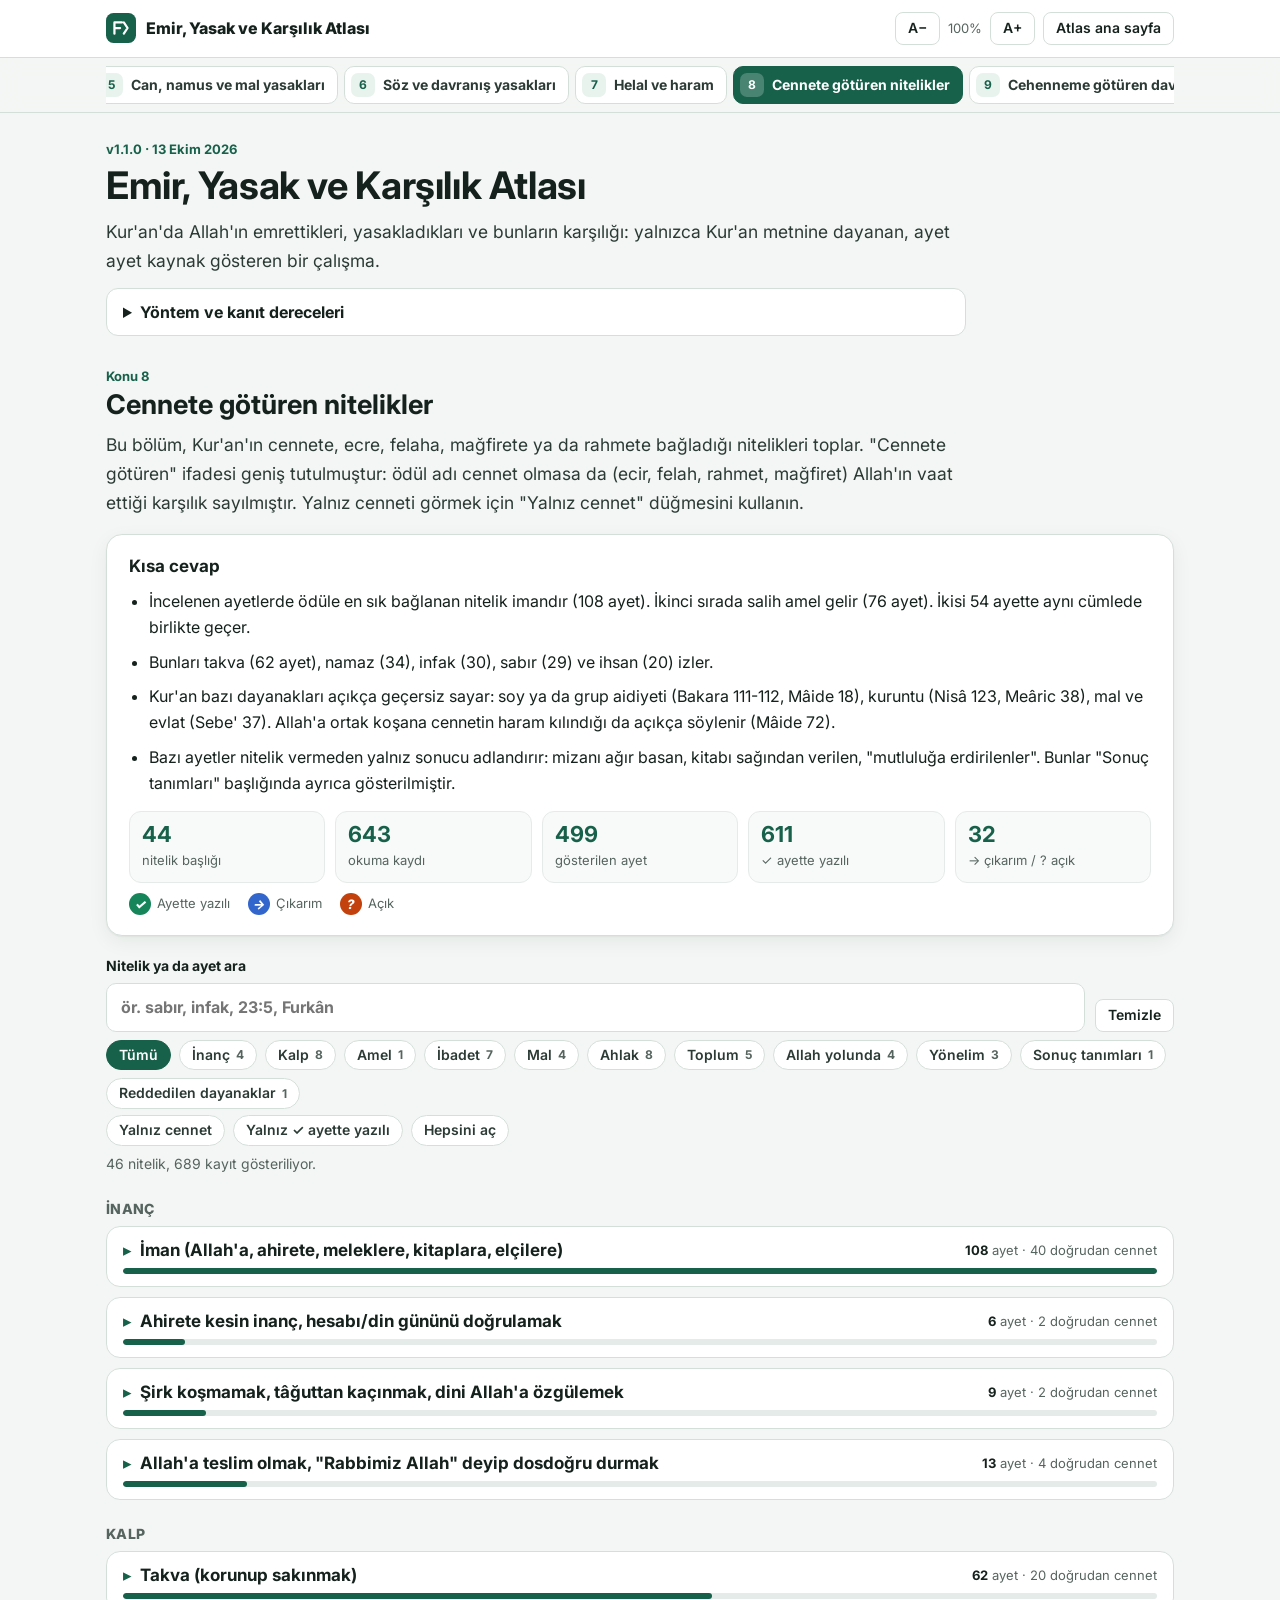
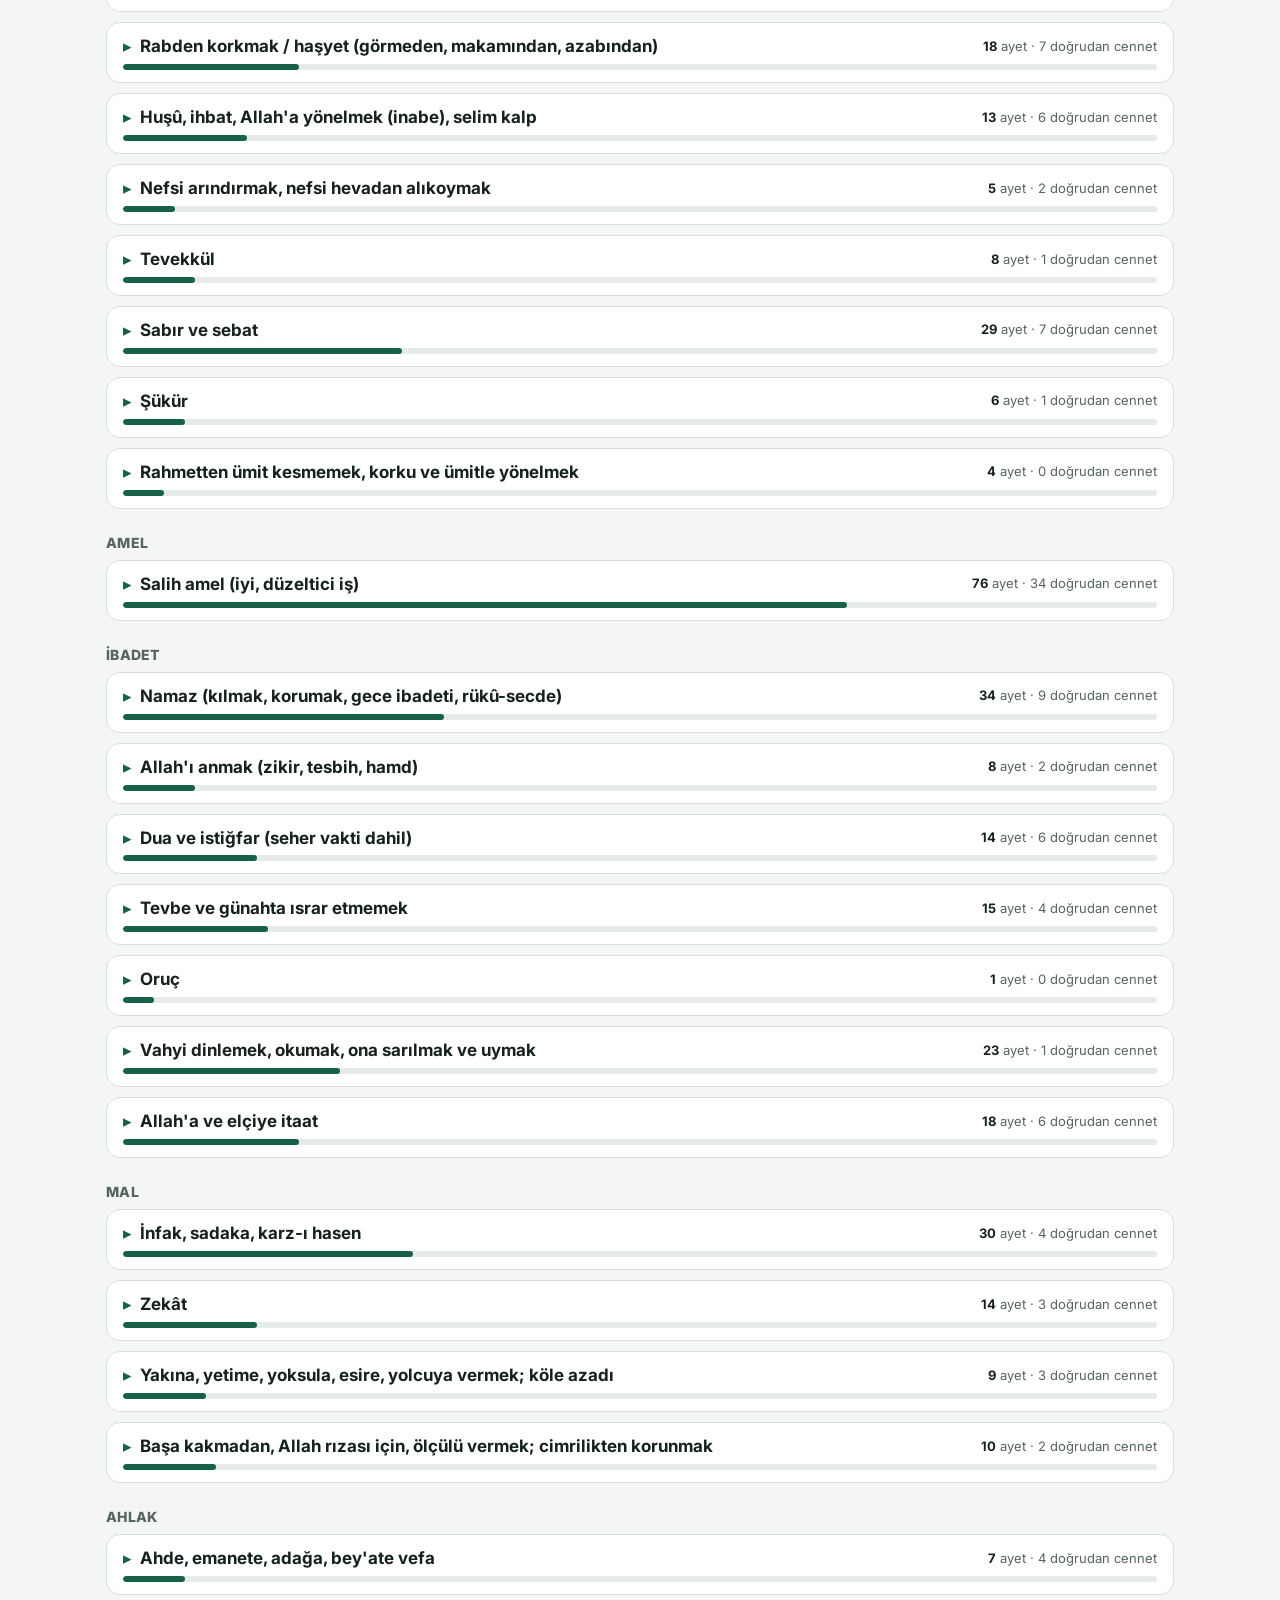
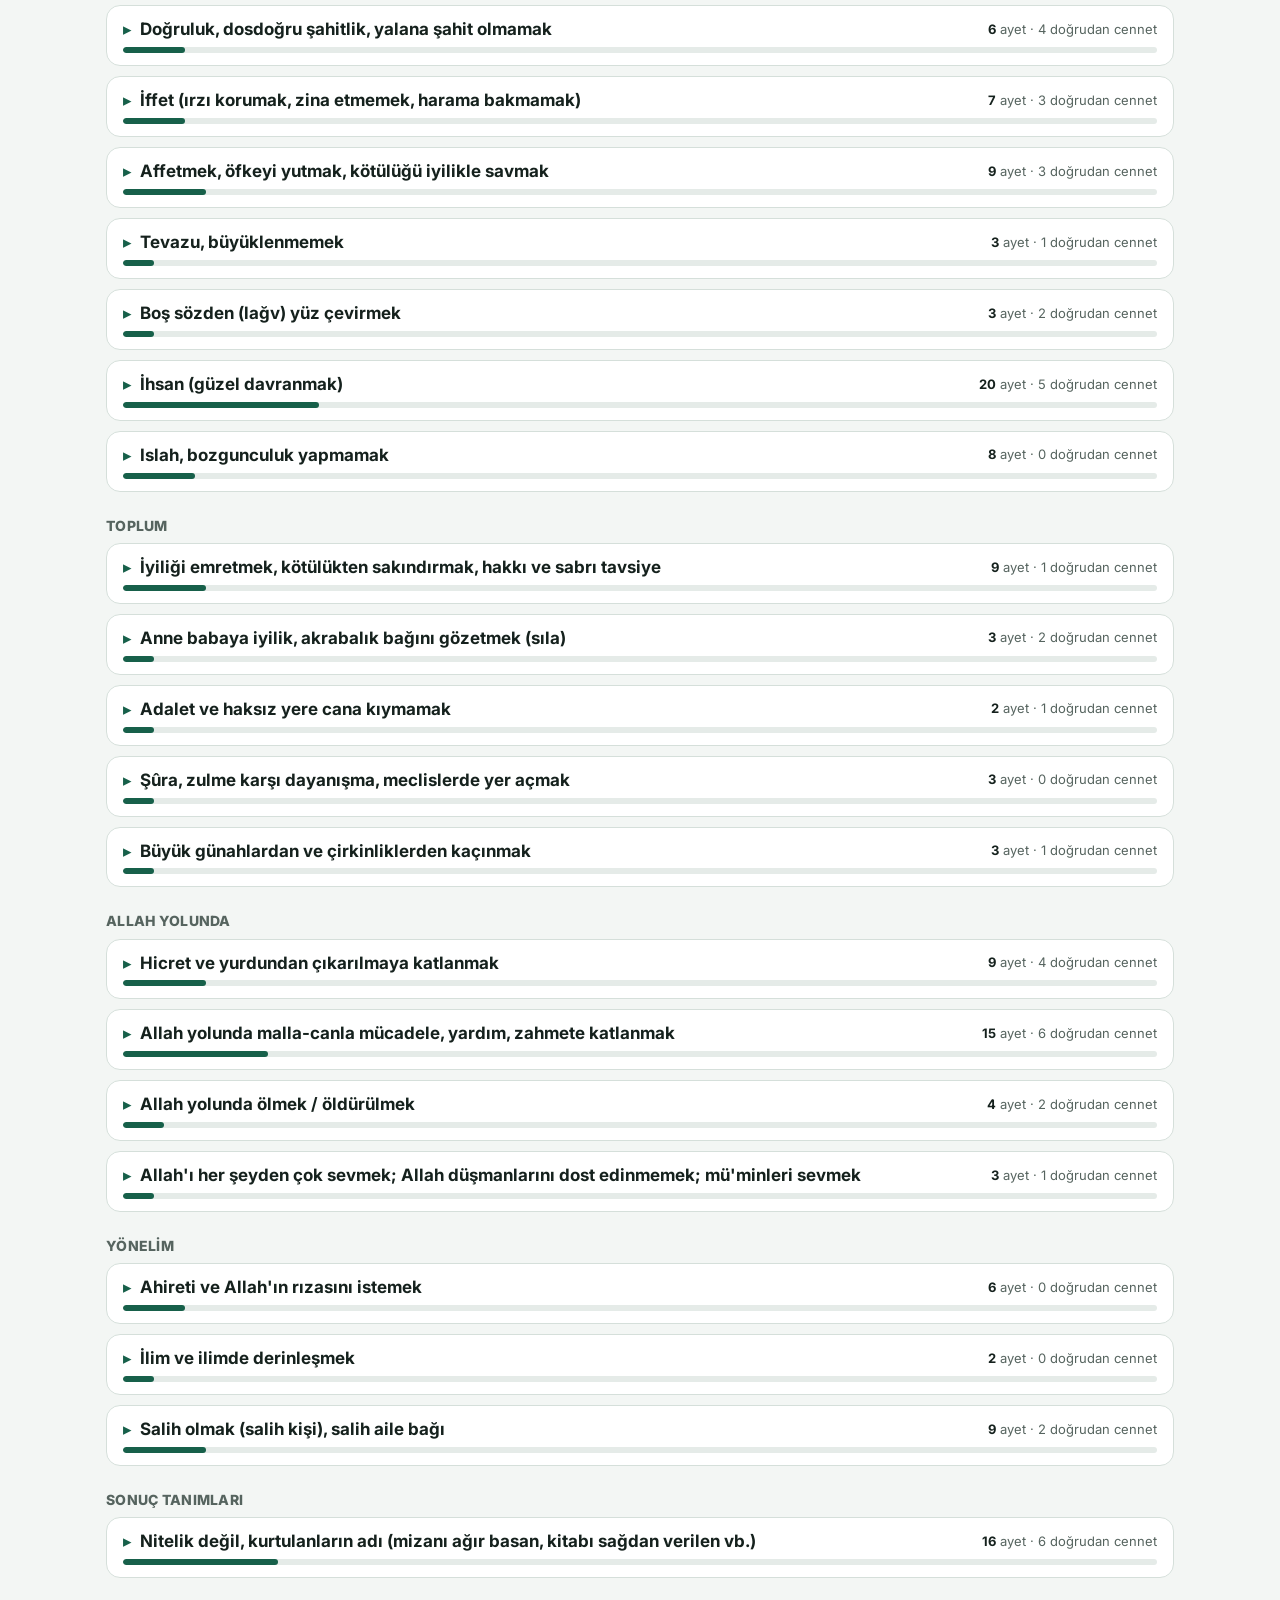
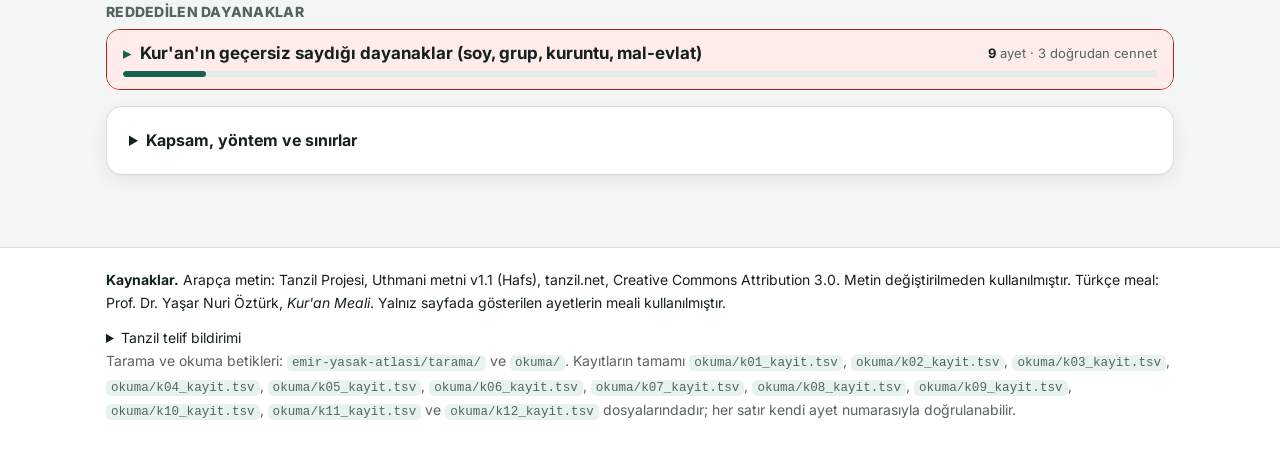
==== commit dcde1be8: "Atlas v1.1.0: konular arası tutarlılık + Konu 1-9 denetim notları - Ahzâb 5 (Konu 1) adalet bağı ✓ (" ====
--- a/emir-yasak-atlasi/index.html
+++ b/emir-yasak-atlasi/index.html
@@ -147,7 +147,7 @@
 <nav class="tabbar" aria-label="Konular"><div class="wrap"><div class="tablist" id="tabs" role="tablist"></div></div></nav>
 <main id="ana" class="wrap">
   <section class="hero">
-    <p class="kicker">v1.0.3 · 13 Ekim 2026</p>
+    <p class="kicker">v1.1.0 · 13 Ekim 2026</p>
     <h1>Emir, Yasak ve Karşılık Atlası</h1>
     <p class="lead">Kur'an'da Allah'ın emrettikleri, yasakladıkları ve bunların karşılığı: yalnızca Kur'an metnine dayanan, ayet ayet kaynak gösteren bir çalışma.</p>
     <details class="method"><summary>Yöntem ve kanıt dereceleri</summary><ul><li>Kaynak yalnızca Kur'an'dır. Hadis, rivayet, mezhep görüşü ve tefsir kanıt olarak kullanılmaz.</li><li>Arapça metin: Tanzil Uthmani (Hafs), 6236 ayet. Türkçe meal: Yaşar Nuri Öztürk.</li><li>Her kayıt, niteliğin geçtiği ayeti ve ödülün söylendiği ayeti ayrı ayrı gösterir. Bunlar aynı ayet de olabilir, aynı pasajda art arda gelen ayetler de.</li><li>Kanıt derecesi: ✓ Ayette yazılı (bağ cümlede ya da &quot;işte onlar&quot; gibi bir gönderme ile açıkça kurulur), → Çıkarım (bağ bağlamdan çıkarılır), ? Açık (nitelik ya da bağ metinden belirlenemez).</li></ul></details>
@@ -186,7 +186,7 @@
 #====================================================================</pre></details>
   <p class="muted">Tarama ve okuma betikleri: <code>emir-yasak-atlasi/tarama/</code> ve <code>okuma/</code>. Kayıtların tamamı <code>okuma/k01_kayit.tsv</code>, <code>okuma/k02_kayit.tsv</code>, <code>okuma/k03_kayit.tsv</code>, <code>okuma/k04_kayit.tsv</code>, <code>okuma/k05_kayit.tsv</code>, <code>okuma/k06_kayit.tsv</code>, <code>okuma/k07_kayit.tsv</code>, <code>okuma/k08_kayit.tsv</code>, <code>okuma/k09_kayit.tsv</code>, <code>okuma/k10_kayit.tsv</code>, <code>okuma/k11_kayit.tsv</code> ve <code>okuma/k12_kayit.tsv</code> dosyalarındadır; her satır kendi ayet numarasıyla doğrulanabilir.</p>
 </div></footer>
-<script id="meta" type="application/json">{"konular":[{"no":1,"grup":"A","ad":"Temel emirler","ozet":"Kulluk, adalet ve ihsan, ahde vefa, emanet, doğruluk: Kur'an'ın emir ve övgü diliyle bildirdikleri ve ayette yazılı karşılıkları.","hazir":true,"vurgu":{"ad":"Yalnız emir ve yasak","alan":"kayit_tur","deger":["emir","yasak"],"sayim":"doğrudan emir/yasak"}},{"no":2,"grup":"A","ad":"Aile ve toplum emirleri","ozet":"Anne-baba, akraba, yetim, yoksul, yolcu ve komşuya karşı Kur'an'ın emir ve yasakları ile ayette yazılı karşılıkları.","hazir":true,"vurgu":{"ad":"Yalnız emir ve yasak","alan":"kayit_tur","deger":["emir","yasak"],"sayim":"doğrudan emir/yasak"}},{"no":3,"grup":"A","ad":"Mal ve infak","ozet":"İnfak, sadaka, zekât, Allah'a güzel borç ve cimrilik: emirler, yasaklar ve ayette bildirilen karşılıklar.","hazir":true,"vurgu":{"ad":"Yalnız emir ve yasak","alan":"kayit_tur","deger":["emir","yasak"],"sayim":"doğrudan emir/yasak"}},{"no":4,"grup":"B","ad":"Şirk ve ayetleri yalanlama","ozet":"Allah'a ortak koşmak ve ayetleri yalanlamak: emirler, yasaklar ve ayette bildirilen karşılıklar.","hazir":true,"vurgu":{"ad":"Yalnız emir ve yasak","alan":"kayit_tur","deger":["emir","yasak"],"sayim":"doğrudan emir/yasak"}},{"no":5,"grup":"B","ad":"Can, namus ve mal yasakları","ozet":"Öldürme, zina, hırsızlık, yetim malı, ribâ, ölçüde hile: emirler, yasaklar ve ayette bildirilen karşılıklar.","hazir":true,"vurgu":{"ad":"Yalnız emir ve yasak","alan":"kayit_tur","deger":["emir","yasak"],"sayim":"doğrudan emir/yasak"}},{"no":6,"grup":"B","ad":"Söz ve davranış yasakları","ozet":"Yalan, iftira, alay, gıybet, kibir, israf ve söz edebi: emirler, yasaklar ve ayette bildirilen karşılıklar.","hazir":true,"vurgu":{"ad":"Yalnız emir ve yasak","alan":"kayit_tur","deger":["emir","yasak"],"sayim":"doğrudan emir/yasak"}},{"no":7,"grup":"B","ad":"Helal ve haram","ozet":"Yiyecek-içecek ve evlilikte helal ve haram kılınanlar, Allah'a iftira sayılan kendiliğinden haramlaştırma: emirler, yasaklar ve ayette bildirilen karşılıklar.","hazir":true,"vurgu":{"ad":"Yalnız emir ve yasak","alan":"kayit_tur","deger":["emir","yasak"],"sayim":"doğrudan emir/yasak"}},{"no":8,"grup":"C","ad":"Cennete götüren nitelikler","ozet":"Kur'an'ın cennete ve Allah'ın ödülüne bağladığı nitelik ve davranışlar.","hazir":true,"vurgu":{"ad":"Yalnız cennet","alan":"odul","deger":"cennet","sayim":"doğrudan cennet"}},{"no":9,"grup":"C","ad":"Cehenneme götüren davranışlar","ozet":"Kur'an'ın ateşe ve azaba bağladığı tutum ve davranışlar.","hazir":true,"vurgu":{"ad":"Yalnız cehennem/ateş","alan":"tur","deger":"nar","sayim":"doğrudan ateş"}},{"no":10,"grup":"C","ad":"Karşılığın kuralları","ozet":"Zerre ağırlığı, tevbe ve bağışlanma, bağışlanmayacak günah, derece farkları.","hazir":true,"vurgu":{"ad":"Yalnız sonuç kayıtları","alan":"kayit_tur","deger":["sonuc"],"sayim":"davranış-karşılık sonucu"}},{"no":11,"grup":"D","ad":"Allah'ın sevdikleri ve sevmedikleri","ozet":"\"Yuhibbu\" ve \"lâ yuhibbu\" ifadeleri.","hazir":true,"vurgu":{"ad":"Yalnız \"sevmez\"","alan":"odul","deger":"sevilmeme","sayim":"Allah sevmez"}},{"no":12,"grup":"D","ad":"Günah sınıfları","ozet":"Kebâir, fahşâ, lemem, ism, zenb, fısk, bağy, münker: Kur'an'ın günahı adlandırdığı yerler.","hazir":true,"vurgu":{"ad":"Yalnız emir ve yasak","alan":"kayit_tur","deger":["emir","yasak"],"sayim":"doğrudan emir/yasak"}}],"gruplar":[{"id":"A","ad":"Emirler"},{"id":"B","ad":"Yasaklar"},{"id":"C","ad":"Karşılık"},{"id":"D","ad":"Sınıflar"}],"odulAdi":{"cennet":"Cennet","ecir":"Ecir (ödül)","felah":"Felah (kurtuluş)","magfiret":"Mağfiret","magfiret_ecir":"Mağfiret ve ecir","rahmet":"Rahmet","korku_yok":"Korku ve hüzün yok","sevap":"Sevap","karsilik":"Karşılık","ovgu":"Övgü (ödül adı yok)","kat_kat":"Kat kat artırma","artirma":"Artırma","husna":"Hüsnâ (en güzel)","derece":"Derece","mujde":"Müjde","hayir":"Hayır (daha hayırlı)","fevz":"Fevz (büyük kurtuluş)","ahiret_ecri":"Ahiret ecri","ahiret_sevabi":"Ahiret sevabı","ahiret_hayirli":"Ahiret daha hayırlı","ecir_iki_kat":"İki kat ecir","hesapsiz_ecir":"Hesapsız ecir","gunah_ortme":"Günahların örtülmesi","gunah_silme":"Kötülüklerin silinmesi","tam_karsilik":"Tam karşılık","kabul":"Kabul","hidayet":"Hidayet","emniyet":"Güven","ustunluk":"Kıyamette üstünlük","fazl":"Fazl (lütuf)","rizik":"Rızık","beraberlik":"Seçkinlerle beraberlik","pay":"Pay","kurtulus":"Kurtuluş","akibet":"Güzel son (âkıbet)","rıza":"Rıza","selam":"Selam","tuba":"Tûbâ","likaullah":"Rabbe kavuşma","sukranla_karsilanma":"Çabanın şükranla karşılanması","seytandan_korunma":"Şeytandan korunma","hayat_tayyibe_ecir":"Güzel hayat ve ecir","kendi_lehine":"Kendi lehine","yukselme":"Yükselme","yerine_konma":"Yerine konma","diledikleri":"Dilediği her şey","allah_katindaki":"Allah katındaki (daha hayırlı)","goz_aydinligi":"Gizlenmiş göz aydınlığı","dua_kabulu":"Duanın kabulü","esitsizlik":"Kötülerle bir tutulmama","velayet":"Allah'ın dostluğu","yardim":"Yardım","yardim_sebat":"Yardım ve sebat","hidayet_artisi":"Hidayetin artması","hidayet_artisi_takva":"Hidayet artışı ve takva","kifayet":"Allah'ın yetmesi","cikis_rizik":"Çıkış yolu ve rızık","kolaylik":"Kolaylık","seyyiat_ortme_ecir":"Kötülüklerin örtülmesi ve büyük ecir","rahmet_iki_pay":"Rahmetten iki pay","ecir_nur":"Ecir ve nur","kavusma":"Soyuna kavuşma","azaptan_korunma":"Azaptan korunma","ashab_meymene":"Sağın ehli","rizaya_ermek":"Hoşnutluğa ermek","hosnut_yasam":"Hoşnut bir yaşayış","husrandan_istisna":"Hüsrandan istisna","hayirda_yarisma":"Hayırda öne geçenler","ecir_sukran":"Ecir ve şükran","cennet_haram":"Cennet haram","cennete_giremez":"Cennete giremez","dunyevi_kurtulus":"Dünyada kurtuluş (kıssa)","dunyevi_bereket":"Dünyada bereket","dunyevi_yerlesme":"Yurda yerleşme (kıssa)","helaktan_korunma":"Helâktan korunma","yeryuzune_varislik":"Yeryüzüne vârislik","cehennemden_uzaklik":"Cehennemden uzak tutulma","sapmamak_bedbaht_olmamak":"Sapmamak, bedbaht olmamak","ahirette_salihlerle":"Ahirette salihlerle","kadem_sidk":"Doğruluk makamı","arinma":"Arınma","ahiret_yurdu":"Ahiret yurdu","daha_hayirlisi":"Daha hayırlısı","ahiret":"Ahiret","salih_amel_yazilir":"Salih amel yazılır","seyyiatin_hasenata_donmesi":"Kötülüklerin iyiliğe çevrilmesi","kolay_hesap":"Kolay hesap","sevgi":"Allah'ın sevgisi","furkan_ortme":"Furkan ve kötülüklerin örtülmesi","karsitlik":"Karşıtıyla bir olmamak","hayat":"Hayat","-":"—","azap":"Azap","vaat":"Vaat","gunah_yok":"Günah yok","hasene":"Güzellik (hasene)","ahirette_nasip_yok":"Ahirette nasip yok","amel_bosa":"Amellerin boşa çıkması","amel_boşa":"Amellerin boşa çıkması","amel_boşa_husran":"Amellerin boşa çıkması ve hüsran","asagilik":"Aşağılık kişiler arasında olmak","atesten_cikarilmama":"Ateşten çıkarılmama","ayetlerden_uzak_tutma":"Ayetlerden uzak tutulma","azap_ani":"Ansızın gelen azap","azap_artisi":"Azabın artırılması","azap_azim":"Büyük azap","azap_buyuk":"Büyük azap","azap_buyuk_gun":"Büyük günün azabı","azap_cetin":"Çetin azap","azap_dilerse":"Dilerse azap eder","azap_dunya":"Dünyada azap","azap_dunyevi":"Dünyevi azap","azap_elim":"Acıklı azap","azap_en_buyuk":"En büyük azap","azap_essiz":"Eşsiz azap","azap_genel":"Azap","azap_gokten":"Gökten azap","azap_hafiflemez":"Azabın hafifletilmemesi","azap_hafifletilmez":"Azabın hafifletilmemesi","azap_hak":"Azabın hak olması","azap_hak_oldu":"Azabın hak olması","azap_hazir":"Hazırlanmış azap","azap_henuz_tatmama":"Azabı henüz tatmamış olma","azap_hizy":"Rezillik azabı","azap_horlayici":"Horlayıcı azap","azap_iki_kat":"İki kat azap","azap_kamcisi":"Azap kamçısı","azap_katlama":"Azabın katlanması","azap_katli":"Katlanmış azap","azap_kaynar_su":"Kaynar su azabı","azap_korkunc":"Korkunç azap","azap_kotu":"Kötü azap","azap_kusatan":"Kuşatan azap","azap_kusatma":"Azabın kuşatması","azap_muhin":"Alçaltıcı azap","azap_pislik":"Pislik azabı","azap_siddetli":"Şiddetli azap","azap_sonsuz":"Sonsuz azap","azap_surekli":"Sürekli azap","azap_uzatma":"Azabın uzatılması","azap_vay":"Vay ve azap","azap_ve_sapiklik":"Azap ve sapıklık","azap_yakalama":"Azabın yakalaması","azap_yakici":"Yakıcı azap","azap_yakin":"Yakın azap","azapta_ortaklik":"Azapta ortaklık","basarisizlik":"Başarısızlık","bela_dunya":"Dünyada bela","belirsiz":"Karşılık belirtilmez","benligini_unutturma":"Öz benliğini unutturma","boyuna_dolanma":"Boyuna dolanma","bozguna_ugratilma":"Bozguna uğratılma","bukagi":"Boyuna bukağı","bukagi_ve_cehennem":"Bukağı ve cehennem","carpilip_tepelenme":"Çarpılıp tepelenme","cehennem":"Cehennem","cehennem_azabi":"Cehennem azabı","cehennem_gorme":"Cehennemi görme","cehennem_odunu":"Cehenneme odun olma","cehenneme_atilma":"Cehenneme atılma","celde_100":"Yüz celde","celde_80":"Seksen celde","ceza_sel":"Sel cezası","cezalandirilma":"Cezalandırılma","cezalandirma":"Cezalandırma","dar_gecim":"Dar geçim","denk_ceza":"Denk ceza","devirlerce_kalis":"Devirlerce kalış","dislanma":"Dışlanma","donusturme":"Maymuna çevrilme","dunyevi_kucuk_azap":"Dünyada küçük azap","ebedi_kalis":"Ebedi kalış","felah_yok":"Felah bulamama","fidye_kabul_edilmez":"Fidye kabul edilmez","fitne_veya_azap":"Fitne ya da azap","gark":"Suda boğulma","gark_ve_nar":"Boğulma ve ateş","gazab":"Allah'ın gazabı","gazab_husran":"Gazap ve hüsran","gazab_lanet_cehennem":"Gazap, lanet ve cehennem","gazab_ve_azap":"Gazap ve azap","gazab_ve_muhur":"Gazap ve mühür","gokten_felaket":"Gökten felaket","goz_kor_etme":"Gözlerin kör edilmesi","gunah_yuklenme":"Günah yüklenme","had_dunya":"Dünyada had cezası","haram_kilma":"Helalin haram kılınması","hasret":"Hasret","haviye":"Hâviye","helak":"Helâk","hidayet_edilmeme":"Hidayet verilmeme","hizy":"Rezillik","husran":"Hüsran","husranin_en_beteri":"Hüsranın en beteri","hutame":"Hutame","ibret_cezasi":"İbret cezası","iftira_gunah":"İftira ve açık günah yüklenme","ikinci_firsat_yok":"İkinci fırsat yok","iman_gec_fayda_yok":"Geç kalan iman yarar sağlamaz","iman_yarar_saglamaz_husran":"İman yarar sağlamaz, hüsran","intikam":"İntikam","istidrac":"Basamak basamak çöküş","kayip_ve_amel_boşa":"Kayıp ve amellerin boşa çıkması","kaynar_su":"Kaynar su","kaynar_su_ve_atik_su":"Kaynar su ve irin","kendi_aleyhine":"Kendi aleyhine","kiyamette_getirme":"Kıyamette yüklenip getirme","kor_hasir":"Kör haşredilme","korkunc_tutus":"Korkunç tutuş","korumasizlik":"Koruyucusuz kalma","kotuluklerin_yakalamasi":"Kötülüklerin yakalaması","kusatma":"Kuşatma","lanet":"Lanet","lanet_sagirlik":"Lanet ve sağırlık","lanet_ve_olum":"Lanet ve öldürülme","magfiret_yok":"Bağışlanmama","mahvolma":"Mahvolma","mevlasizlik":"Mevlâsız kalma","muhur":"Mühür","muhur_ve_saptirma":"Mühür ve saptırılma","muhurlenme":"Mühürlenme","mujde_yok":"Müjde yok","nar":"Ateş","nar_alevli":"Alevli ateş","nar_buyuk":"Büyük ateş","nar_ebedi":"Ebedi ateş","nar_sekar":"Sekar ateşi","nifak_yerlestirme":"Kalplere ikiyüzlülük yerleştirme","perdelenme":"Rabden perdelenme","rezillik_ve_azap":"Rezillik ve azap","rizik_haram":"Rızkın haram kılınması","ruzgar_azabi":"Rüzgâr azabı","sapiklik_vay":"Vay ve sapıklık","sapiklik_velisiz":"Sapıklık ve velisizlik","saptirilma":"Saptırılma","sarsinti":"Sarsıntı","sefaatsizlik":"Şefaatsizlik","seytan_musallat":"Şeytan musallat etme","seytan_susleme":"Şeytanın süslemesi","siccin":"Siccîn","sur_ve_azap":"Sur ve azap","surgun_ve_nar":"Sürgün ve ateş","tas_ruzgari":"Taş fırlatan rüzgâr","tas_yagmuru":"Taş yağmuru","tayyibat_haram":"Temiz şeylerin haram kılınması","tehdit":"Tehdit","tek_ses":"Tek ses","tovbe_kabul_edilmez":"Tövbe kabul edilmez","unutulma":"Allah'ın unutması","unutulma_ve_nar":"Unutulma ve ateş","vay":"Vay haline","vebal_ve_azap":"Vebal ve azap","yakalama":"Yakalama","yangin_azabi":"Yangın azabı","yardimsizlik":"Yardımsızlık","yildirim":"Yıldırım","yildiz_atisi":"Yıldız atışı","yukselen_azap":"Yükselen azap","yuz_kararmasi":"Yüzlerin kararması","zakkum":"Zakkum","zalim_sayilma":"Zalim sayılma","zillet":"Zillet","zillet_azabi":"Zillet azabı","zincir_ve_nar":"Zincir ve ateş","zorlu_hesap_ve_azap":"Zorlu hesap ve azap","el_kesme":"Elin kesilmesi","kisas":"Kısas","gulul_yuk":"Aşırdığını kıyamette yüklenip getirme","buyuk_vebal":"Büyük vebal","yok":"Bu ayette karşılık belirtilmez","azap_en_elim":"En acı azap","buyuk_zulum":"Büyük zulüm sayılma","en_serli_yaratik":"Yaratıkların en şerlisi","hesaba_cekilme":"Hesaba çekilme","kahretme":"Kahrolma","korku_salma":"Kalplere korku salınması","kotu_son":"Kötü son","musrik_sayilma":"Müşrik sayılma","sapiklik_donussuz":"Dönüşü olmayan sapıklık","yalniz_horlanmis":"Yalnız bırakılıp horlanma","dusmanlik_salma":"Aralarına düşmanlık ve nefret salınması","sevilmeme":"Allah'ın sevmemesi","maskaraya_cevirme":"Maskaraya çevrilme","seytanin_kardesi":"Şeytanların kardeşi olma"},"odulTur":{"ahirette_nasip_yok":"husran","amel_bosa":"husran","amel_boşa":"husran","amel_boşa_husran":"husran","asagilik":"azap","atesten_cikarilmama":"nar","ayetlerden_uzak_tutma":"ruhsal","azap":"azap","azap_ani":"azap","azap_artisi":"azap","azap_azim":"azap","azap_buyuk":"azap","azap_buyuk_gun":"azap","azap_cetin":"azap","azap_dilerse":"azap","azap_dunya":"dunya","azap_dunyevi":"dunya","azap_elim":"azap","azap_en_buyuk":"azap","azap_essiz":"azap","azap_genel":"azap","azap_gokten":"dunya","azap_hafiflemez":"azap","azap_hafifletilmez":"azap","azap_hak":"azap","azap_hak_oldu":"azap","azap_hazir":"azap","azap_henuz_tatmama":"azap","azap_hizy":"azap","azap_horlayici":"azap","azap_iki_kat":"azap","azap_kamcisi":"dunya","azap_katlama":"azap","azap_katli":"azap","azap_kaynar_su":"nar","azap_korkunc":"azap","azap_kotu":"azap","azap_kusatan":"azap","azap_kusatma":"azap","azap_muhin":"azap","azap_pislik":"dunya","azap_siddetli":"azap","azap_sonsuz":"azap","azap_surekli":"azap","azap_uzatma":"azap","azap_vay":"azap","azap_ve_sapiklik":"azap","azap_yakalama":"dunya","azap_yakici":"nar","azap_yakin":"azap","azapta_ortaklik":"azap","basarisizlik":"husran","bela_dunya":"dunya","belirsiz":"husran","benligini_unutturma":"ruhsal","boyuna_dolanma":"azap","bozguna_ugratilma":"dunya","bukagi":"azap","bukagi_ve_cehennem":"nar","carpilip_tepelenme":"dunya","cehennem":"nar","cehennem_azabi":"nar","cehennem_gorme":"nar","cehennem_odunu":"nar","cehenneme_atilma":"nar","celde_100":"dunya","celde_80":"dunya","cennet_haram":"husran","cennete_giremez":"husran","ceza_sel":"dunya","cezalandirilma":"azap","cezalandirma":"azap","dar_gecim":"dunya","denk_ceza":"dunya","devirlerce_kalis":"nar","dislanma":"dunya","donusturme":"dunya","dunyevi_kucuk_azap":"dunya","ebedi_kalis":"nar","felah_yok":"husran","fidye_kabul_edilmez":"husran","fitne_veya_azap":"azap","gark":"dunya","gark_ve_nar":"nar","gazab":"gazab","gazab_husran":"gazab","gazab_lanet_cehennem":"gazab","gazab_ve_azap":"gazab","gazab_ve_muhur":"gazab","gokten_felaket":"dunya","goz_kor_etme":"dunya","gunah_yuklenme":"azap","had_dunya":"dunya","haram_kilma":"dunya","hasret":"husran","haviye":"nar","helak":"dunya","hidayet_edilmeme":"ruhsal","hizy":"azap","husran":"husran","husranin_en_beteri":"husran","hutame":"nar","ibret_cezasi":"dunya","iftira_gunah":"azap","ikinci_firsat_yok":"husran","iman_gec_fayda_yok":"husran","iman_yarar_saglamaz_husran":"husran","intikam":"dunya","istidrac":"dunya","kayip_ve_amel_boşa":"husran","kaynar_su":"nar","kaynar_su_ve_atik_su":"nar","kendi_aleyhine":"husran","kiyamette_getirme":"azap","kor_hasir":"azap","korkunc_tutus":"dunya","korumasizlik":"husran","kotuluklerin_yakalamasi":"dunya","kusatma":"dunya","lanet":"gazab","lanet_sagirlik":"gazab","lanet_ve_olum":"gazab","magfiret_yok":"husran","mahvolma":"dunya","mevlasizlik":"husran","muhur":"ruhsal","muhur_ve_saptirma":"ruhsal","muhurlenme":"ruhsal","mujde_yok":"husran","nar":"nar","nar_alevli":"nar","nar_buyuk":"nar","nar_ebedi":"nar","nar_sekar":"nar","nifak_yerlestirme":"ruhsal","perdelenme":"husran","rezillik_ve_azap":"azap","rizik_haram":"dunya","ruzgar_azabi":"dunya","sapiklik_vay":"ruhsal","sapiklik_velisiz":"ruhsal","saptirilma":"ruhsal","sarsinti":"dunya","sefaatsizlik":"husran","seytan_musallat":"ruhsal","seytan_susleme":"ruhsal","siccin":"nar","sur_ve_azap":"azap","surgun_ve_nar":"nar","tas_ruzgari":"dunya","tas_yagmuru":"dunya","tayyibat_haram":"dunya","tehdit":"azap","tek_ses":"dunya","tovbe_kabul_edilmez":"husran","unutulma":"husran","unutulma_ve_nar":"nar","vay":"azap","vebal_ve_azap":"azap","yakalama":"dunya","yangin_azabi":"nar","yardimsizlik":"husran","yildirim":"dunya","yildiz_atisi":"azap","yukselen_azap":"azap","yuz_kararmasi":"azap","zakkum":"nar","zalim_sayilma":"azap","zillet":"azap","zillet_azabi":"azap","zincir_ve_nar":"nar","zorlu_hesap_ve_azap":"dunya","el_kesme":"dunya","kisas":"dunya","gulul_yuk":"azap","buyuk_vebal":"husran","yok":"husran","azap_en_elim":"azap","buyuk_zulum":"husran","en_serli_yaratik":"azap","hesaba_cekilme":"azap","kahretme":"gazab","korku_salma":"ruhsal","kotu_son":"dunya","musrik_sayilma":"husran","sapiklik_donussuz":"ruhsal","yalniz_horlanmis":"husran","dusmanlik_salma":"ruhsal","sevilmeme":"gazab","maskaraya_cevirme":"azap","seytanin_kardesi":"ruhsal"},"turAdi":{"nar":"Ateş","azap":"Azap","dunya":"Dünyada ceza","husran":"Kayıp ve boşa gitme","gazab":"Gazap ve lanet","ruhsal":"Kalp ve yol kaybı"},"sure":[null,"Fâtiha","Bakara","Âl-i İmrân","Nisâ","Mâide","En'âm","A'râf","Enfâl","Tevbe","Yûnus","Hûd","Yûsuf","Ra'd","İbrâhîm","Hicr","Nahl","İsrâ","Kehf","Meryem","Tâhâ","Enbiyâ","Hac","Mü'minûn","Nûr","Furkân","Şuarâ","Neml","Kasas","Ankebût","Rûm","Lokmân","Secde","Ahzâb","Sebe'","Fâtır","Yâsîn","Sâffât","Sâd","Zümer","Mü'min","Fussilet","Şûrâ","Zuhruf","Duhân","Câsiye","Ahkâf","Muhammed","Fetih","Hucurât","Kâf","Zâriyât","Tûr","Necm","Kamer","Rahmân","Vâkıa","Hadîd","Mücâdele","Haşr","Mümtehine","Saf","Cuma","Münâfikûn","Teğâbün","Talâk","Tahrîm","Mülk","Kalem","Hâkka","Meâric","Nûh","Cin","Müzzemmil","Müddessir","Kıyâme","İnsân","Mürselât","Nebe'","Nâziât","Abese","Tekvîr","İnfitâr","Mutaffifîn","İnşikâk","Bürûc","Târık","A'lâ","Gâşiye","Fecr","Beled","Şems","Leyl","Duhâ","İnşirâh","Tîn","Alak","Kadir","Beyyine","Zilzâl","Âdiyât","Kâria","Tekâsür","Asr","Hümeze","Fîl","Kureyş","Mâûn","Kevser","Kâfirûn","Nasr","Tebbet","İhlâs","Felak","Nâs"],"metin":{"1":{"giris":"Bu bölüm, Kur'an'ın en temel buyruklarını toplar: yalnız Allah'a kulluk, adalet ve ihsan, ahde ve yemine vefa, emanete sahip çıkmak ve doğruluk. Her kaydın türü işaretlidir: Emir (doğrudan buyruk), Yasak (doğrudan nehiy), Sonuç (davranış ve karşılığı birlikte) ve Tanım (bir davranışın övgüyle ya da kınamayla anlatılması, emir olarak verilmesi ya da bir elçinin kavmine söylemesi). Bu sayfa Kur'an'ın ne söylediğini gösterir; kimsenin âkıbeti hakkında hüküm vermez.","kisa":["Doğrudan emir olarak yazılanlar 66 ayettedir; doğrudan yasak olarak yazılanlar 16 ayettedir. Başlıca emir: \"Allah'a kulluk edin, O'na hiçbir şeyi ortak koşmayın\" (Nisâ 36); adalet ve ihsan emri Nahl 90'dadır; emanetlerin ehline verilmesi ve adaletle hükmedilmesi Nisâ 58'dedir; ahde vefa Mâide 1, En'âm 152 ve İsrâ 34'tedir.","Kulluk başlığı 61 ayette, adalet ve ihsan başlıkları 67 ayette, söz, emanet ve doğruluk başlıkları 47 ayette işlenir. Resullerin kavmine ilk sözü olarak aktarılan \"Allah'a kulluk edin\" cümlesi Nûh, Hûd, Sâlih ve Şuayb anlatılarında ayrı ayrı kayıtlıdır.","Ayette karşılığı da bildirilen kayıtlar 48 ayettedir. Ayet karşılık yazmıyorsa bu sayfa da karşılık yazmaz; örneğin güzel davrananların ödülünün yitirilmeyeceği (Hûd 115, Yûsuf 90), adil davrananların sevildiği (Hucurât 9, Mümtehine 8) ve ahdi bozanlara lanet olduğu (Ra'd 25) bildirilir.","Bu bölüm Konu 8 (cennete götüren nitelikler) ile, Konu 5 (ölçü-tartı, yetim malı), Konu 6 (israf, söz edebi) ve Konu 2 (anne-baba ve akrabaya iyilik) ile kısmen örtüşür. Sayılar toplanıp tek bir toplam gibi okunmamalıdır."],"kapsam":["Hedef ayetler: Arapça metinde şu kalıplar arandı: abd (kulluk/ibadet), adl ve kıst (adalet), ihsan ve muhsin, ahd, vefâ ve ikfâ, emâne, sıdk (doğruluk). Tarama 247 ayet verdi.","Hedef ayetler önceki ve sonraki ayetlerle birlikte bloklar halinde okundu (194 pasaj, 660 ayet). Okumadan sonra kök kontrolü bütün Kur'an'da ayrıca yapıldı; bu kontrol \"Allah'a kulluk edin\" cümlesi geçen ve ilk okumada kayda geçmeyen ayetleri ortaya çıkardı, bunlar eklendi. Hedef listesinde olup hiçbir kayda girmeyen ayetler gözden geçirildi; çoğu kök olarak geçen ama konuyla ilgisiz ya da yalnızca kıssa anlatan ayetlerdir.","İkinci kontrol: her kayıtta davranışın Arapça kökü davranış ayetinde (gerekirse yanındaki ayette) mekanik olarak arandı; kökü ahd olmayan üç kayıt (Bakara 63 ve Mâide 7: mîsâk; Muhammed 21: sıdk) \"verilen söz\" anlamıyla elle doğrulandı.","Kapsam dışı bırakılanlar: ölçü ve tartıda hile (Konu 5), anne-baba, akraba, yetim ve komşuya iyilik (Konu 2), infak ve zekât (Konu 3), şükür ve sabır emirleri (Konu 8). \"İhsan\" kaydı yalnızca güzel davranma ve güzel davrananların karşılığını içerir.","Bilinen sınırlar: Kur'an'da \"ibadet\" kelimesi yalnız Allah'a değil, tapılan başka şeylere de kullanılır; bu sayfa yalnız Allah'a kulluk emrini, başkasına kulluğun yasağını ve bu kulluğa dair tanım kayıtlarını verir. Yanlış anlaşılmasın diye tanım kayıtlarının türü ayrıca işaretlidir."]},"2":{"giris":"Bu bölüm, Kur'an'ın anne-babaya, akrabaya, yetime, yoksula, yolda kalmışa ve komşuya karşı verdiği emirleri ve yasakları toplar. Her kaydın türü işaretlidir: Emir (doğrudan buyruk), Yasak (doğrudan nehiy), Sonuç (davranış ve ayette yazılı karşılığı birlikte) ve Tanım (bir davranışın övgüyle ya da kınamayla anlatılması). Bu sayfa Kur'an'ın ne söylediğini gösterir; kimsenin âkıbeti hakkında hüküm vermez.","kisa":["Doğrudan emir olarak yazılanlar 27 ayettedir; doğrudan yasak olarak yazılanlar 5 ayettedir. Ana başlıklar: \"Ana-babaya çok iyi davranın\" (İsrâ 23, En'âm 151, Nisâ 36); \"akrabaya hakkını ver, yoksula, yolda kalmışa da\" (İsrâ 26, Rûm 38); yetime kötü davranmama (Duhâ 9) ve yoksulu azarlamama (Duhâ 10). Komşu için tek ayet vardır: Nisâ 36.","Anne-baba ve akraba başlıkları 28 ayette, yetim, yoksul ve yolcu başlıkları 35 ayette, komşu başlığı 1 ayette işlenir. Anne-baba emri dört ayette Allah'a kulluk ya da ortak koşmama emrinin hemen ardından gelir (Bakara 83, Nisâ 36, En'âm 151, İsrâ 23); anne-baba ortak koşmaya zorlarsa onlara itaat edilmez, yine de dünyada onlarla örfe uygun geçinilir (Lokmân 15, Ankebût 8).","Ayette karşılığı da bildirilen kayıtlar 7 ayettedir. Yoksulu doyurmayı özendirmemek, Hâkka 34 ve Müddessir 44'te cehennemle birlikte anılır; yetime ve yoksula yemek yedirenler İnsân 8-12'de cennetle ödüllendirilir; rahimleri koparanlara Muhammed 22-23'te lanet bildirilir. Ayet karşılık yazmıyorsa bu sayfa da karşılık yazmaz.","Bu bölüm Konu 1 (Allah'a kulluk ve iyilik emri), Konu 3 (infak ve zekât), Konu 5 (yetim malı) ile kısmen örtüşür. Sayılar toplanıp tek bir toplam gibi okunmamalıdır."],"kapsam":["Hedef ayetler: Arapça metinde şu kalıplar arandı: vâlideyn ve ebeveyn (vâlid/velid biçimleri dâhil), ebeveyn adları, ümmehât, ervâm, kurbâ ve akrabûn, yetîm ve yetâmâ, miskîn ve mesâkîn, fakîr ve fukarâ, sâil ve mahrûm, ibnü's-sebîl, câr ve cenb. Tarama 100 ayet verdi.","Hedef ayetler önceki ve sonraki 1 ayetle birlikte bloklar halinde okundu (70 pasaj, 252 ayet). Yazım farkı yüzünden kaçan biçimler (vâlideyn, Osmanlı hattında \"velideyn\") ikinci taramada eklenerek bulundu.","İkinci kontrol: her kayıtta davranışın Arapça kökü davranış ayetinde (gerekirse yanındaki ayette) mekanik olarak arandı.","Kapsam dışı bırakılanlar: yetim malı yemenin yasağı (Konu 5), miras payları (Nisâ 11-12), evlilikte haram kılınan akrabalar (Konu 7), emzirme ve çocuk bakımı (Bakara 233), Yûsuf ve Mûsâ kıssalarındaki anne-baba anlatıları, zıhar. İnfak ve zekât kalemleri (Tevbe 60, Bakara 177 gibi) yalnız bu gruplara yönelik kayıtlar olarak alındı; infakın kendisi Konu 3'te işlenir.","Bilinen sınırlar: Nisâ 1'deki \"ve'l-erhâm\" ifadesi iki biçimde okunabildiği için çıkarım (→) işaretidir. Şûrâ 23'teki \"kurbâ\" ifadesi çok anlamlı olduğu için açık (?) işaretlidir. Komşu için ayrı bir ayet bulunmadığı, yalnız Nisâ 36 geçtiği için bu başlık tek kayıtlıdır; \"yanındaki arkadaş\" ifadesi bu ayetle birlikte alındı."]},"3":{"giris":"Bu bölüm, Kur'an'ın malı harcama konusundaki buyruklarını toplar: infak, sadaka, zekât, Allah'a güzel borç verme ve bunların karşıtı olan cimrilik ile altın-gümüş biriktirme. Her kaydın türü işaretlidir: Emir (doğrudan buyruk), Yasak (doğrudan nehiy), Sonuç (davranış ve ayette yazılı karşılığı birlikte) ve Tanım (bir davranışın övgüyle ya da kınamayla anlatılması). Bu sayfa Kur'an'ın ne söylediğini gösterir; kimsenin âkıbeti hakkında hüküm vermez.","kisa":["Doğrudan emir olarak yazılanlar 23 ayettedir; doğrudan yasak olarak yazılanlar 2 ayettedir. Zekât için en açık emir \"Namazı kılın, zekâtı verin\" cümlesidir (Bakara 43, 110; Nûr 56; Müzzemmil 20). İnfak emri için Bakara 254, 267; Münâfikûn 10; Teğâbün 16; Talâk 7. Başa kakmak sadakayı boşa çıkarır (Bakara 264).","İnfak ve sadaka başlıkları 60 ayette, zekât başlığı 30 ayette, cimrilik ve biriktirme başlıkları 11 ayette işlenir. Kur'an zekâtı çoğunlukla namazla birlikte anar; infakı çoğunlukla \"kendilerine verdiğimiz rızıktan\" kalıbıyla müminlerin niteliği olarak anlatır (Bakara 3, Enfâl 3, Secde 16, Şûrâ 38).","Ayette karşılığı da bildirilen kayıtlar 51 ayettedir. Başlıca karşılıklar: kat kat artırma (Bakara 245, 261; Hadîd 11, 18; Teğâbün 17), ecir (Bakara 262, 274, 277), cimrilik edene ya da biriktirip harcamayana azap (Âl-i İmrân 180; Tevbe 34-35) Ayet karşılık yazmıyorsa bu sayfa da karşılık yazmaz.","Bu bölüm Konu 2 (yetim, yoksul, akraba), Konu 8 (cennete götüren nitelikler) ve Konu 6 (israf) ile kısmen örtüşür. Sayılar toplanıp tek bir toplam gibi okunmamalıdır."],"kapsam":["Hedef ayetler: Arapça metinde şu kökler arandı: nfk (infak ve türevleri; münafıklık fiilleri de aynı yazıldığı için okuma sırasında ayıklandı), zkv (zekât), sdk (sadaka, tasaddak), krd (karz), bhl ve şhh (cimrilik), knz (biriktirme). Tarama 148 ayet verdi.","Hedef ayetler önceki ve sonraki 1 ayetle birlikte bloklar halinde okundu (102 pasaj, 378 ayet). Hedef listesinde olup kayda girmeyen ayetlerin çoğu münafıklara ilişkin ayetlerdir (aynı yazım) ya da infakın yalnız anıldığı, bir buyruk ya da karşılık taşımayan kıssa ayetleridir.","İkinci kontrol: her kayıtta davranışın Arapça kökü davranış ayetinde (gerekirse yanındaki ayette) mekanik olarak arandı; eksik çıkan yoktu.","Kapsam dışı bırakılanlar: ribâ ve ölçü (Konu 5), israf ve savurganlık (Konu 6), miras payları, yetim malı, sadaka niteliğindeki keffâretler (yoksulu doyurmak Konu 2'de), zekât kelimesinin arınma anlamında geçtiği ayetler (Meryem 13, Kehf 81). Zekâtın miktarı, nisabı ve zamanı Kur'an'da bu ayetlerde bildirilmez; bu sayfa da bildirmez.","Bilinen sınırlar: Tevbe 60'taki sekiz grup \"sadakalar\" ibaresiyle sayılır; bu sayfa o ayeti \"sadaka\" başlığı altında tanım olarak kaydeder. Tevbe 34'te \"altını ve gümüşü biriktirip Allah yolunda harcamayanlar\" için karşılık 35. ayette devam eder; kayıt iki ayete bağlanmıştır."]},"4":{"giris":"Bu bölüm, Allah'a ortak koşmak ve ayetleri yalanlamak hakkında Kur'an'ın doğrudan emirlerini ve yasaklarını, bu iki tutumun ayette nasıl adlandırıldığını ve ayetin kendisinde bildirilen karşılıkları toplar. Her kaydın türü işaretlidir: Yasak (doğrudan nehiy), Emir (doğrudan buyruk), Sonuç (tutum ile karşılığı ya da kınama aynı yerde) ve Tanım (tutumun nasıl adlandırıldığı ya da tarif edildiği). Bu sayfa Kur'an'ın ne söylediğini gösterir; kimsenin âkıbeti hakkında hüküm vermez.","kisa":["Doğrudan yasak olarak yazılanlar 38 ayettedir: Allah'a ortak koşmama, O'ndan başkasına kulluk etmeme ve yakarmama, iki ilah edinmeme, Şeytana kulluk etmeme gibi. Doğrudan emir olarak yazılanlar 20 ayettedir; bunların büyük kısmı resullerin kavimlerine ortak çağrısıdır: \"Allah'a kulluk edin, sizin O'ndan başka ilahınız yok.\"","Şirk başlığı 54 ayette, Allah'a çocuk, kız ya da üçleme isnadı 21 ayette, ayetleri ve resulleri yalanlamak 42 ayette işlenir. Ayette karşılığı da bildirilen kayıtlar 94 ayettedir; kalanlar yalnızca emir, yasak ya da tarif verir ve karşılık söylemez.","Şirkin ayette yazılı karşılıkları şunlardır: ateş ve azap, amellerin boşa çıkması, Allah'ın mağfiret etmemesi, cennetin haram kılınması, kıyamette ortakların yardım edememesi. Her biri yalnızca kendi ayetinde söylendiği kadarıyla kaydedildi.","Ayetleri yalanlamanın karşılıkları Konu 9'da çok daha geniş bir kayıtla verilir (93 ayet). Bu bölümde ise yalanlamanın hangi ayetlerde bu adla ve şirkle birlikte geçtiği, ona karşı yasak ve karşılık gösterilir. İki bölümün sayıları toplanmamalıdır."],"kapsam":["Hedef ayetler: şirk ve ortak koşma kökleri (şirk, şerîk, müşrik), \"ilah/kulluk/yakarma\" ile birlikte olumsuz emir kalıpları (lâ + tec'al, ted'u, ta'bud, tettehiz ve benzerleri), ayetleri yalanlama kalıpları. Tarama 372 ayet verdi.","Bu ayetlerin 223'ü önceki 1 ve sonraki 2 ayetle birlikte bloklar halinde okundu (270 pasaj, 1158 ayet). Kalan 149 ayet tek tek, meâlleri ve bir sonraki ayetle okundu. Hedef listesinde olup hiçbir kayda girmeyen 214 ayetin hepsi ayrıca gözden geçirildi; çoğu miras, evlilik, savaş, kıssa ya da başka konudaki ayetlerdir ve bu bölüme alınmadı.","İkinci kontrol: her kayıtta tutumun Arapça kökü (şirk, ilah, kulluk, yakarma, yalanlama vb.) davranış ayetinde, gerekirse yanındaki ayette mekanik olarak arandı. Eksik çıkan yoktu; iki kayıtta kök yalnızca komşu ayette bulundu. Dört kayıt \"→ Çıkarım\" derecesinde bırakıldı (Kehf 42, Rûm 42, Nahl 35, En'âm 64).","Kapsam dışı bırakılanlar: müşriklerle ilişkiyi düzenleyen hükümler (müşrik kadınla evlilik, ahit ve savaş hükümleri, Mescid-i Haram'a yaklaşma) ve Ehlikitap'a yönelik hükümler. Bunlar şirkin tanımını değil, toplumsal hükmü anlatır ve ayrı bir konuya aittir. Küfür ve nankörlüğün genel karşılıkları da burada değil Konu 9'dadır.","Bilinen sınırlar: Kur'an çoğu zaman ilahlık isnadını, çocuk edinmeyi ve yakarmayı aynı cümlede anar; bu yüzden bazı ayetler birden çok başlıkta sayılabilir ve başlıkların ayet sayıları toplanıp tek toplam gibi okunmamalıdır. Tövbe ve bağışlanma ayrı bir konuya (Konu 10) bırakıldı. Kelime ve kalıp bazlı tarama bir ayeti kaçırmış olabilir."]},"5":{"giris":"Bu bölüm, Kur'an'ın can, namus ve mal konusundaki doğrudan emirlerini ve yasaklarını, bunlara bağladığı karşılıkları ve davranışın ayette nasıl adlandırıldığını toplar. Her kaydın türü işaretlidir: Yasak (doğrudan nehiy), Emir (doğrudan buyruk ya da ceza hükmü), Sonuç (davranış ve karşılığı birlikte) ve Tanım (davranışın nasıl adlandırıldığı ya da tarif edildiği). Bu sayfa Kur'an'ın ne söylediğini gösterir; kimsenin âkıbeti hakkında hüküm vermez.","kisa":["Doğrudan yasak olarak yazılanlar 28 ayettedir; doğrudan emir ya da ceza hükmü olarak yazılanlar 19 ayettedir. Başlıca yasaklar: haksız yere can almamak, çocukları öldürmemek, zinaya yaklaşmamak, fevâhişten uzak durmak, yetimin malına yaklaşmamak, ribâ yememek, mallarını bâtıl yolla yememek ve ölçüde tartıda hile yapmamak.","Can başlığı 26 ayette, namus başlığı 32 ayette, mal başlığı 33 ayette işlenir. Ayet sayısı en yüksek başlıklar: fahşâ ve fevâhiş (17), haksız öldürme (11) ve ölçü ile tartı (11).","Ayette karşılığı da bildirilen kayıtlar 30 ayettedir; bunların 5 ayetinde karşılık açıkça ateştir. Ayette hükmün yanında cezası da yazılan davranışlar: hırsızlık (el kesme), zina (yüz celde), iffetli kadına iftira (seksen celde) ve kısas. Ayet karşılık yazmıyorsa bu sayfa da karşılık yazmaz.","Bu bölüm Konu 9 ile ve Konu 4 ile kısmen örtüşür (ör. Furkân 68 hem ortak koşmayı, hem öldürmeyi, hem zinayı birlikte sayar). Sayılar toplanıp tek bir toplam gibi okunmamalıdır."],"kapsam":["Hedef ayetler: Arapça metinde şu kalıplar arandı: katl ve türevleri (olumsuz emir kalıpları, nefs, nebî, evlât ile birlikte geçenler), kısas ve diyet, vead, zinâ, fahşâ ve fevâhiş, kazf (rem'y ve muhsanât), sirka, ribâ, yetim ile mâl, mâl ile bâtıl ve ekl, kîl, mîzân, tatfîf, buhs, gulûl, rüşvet (idlâ), suht ve kenz. Tarama 176 ayet verdi.","Hedef ayetlerin 172'si önceki 1 ve sonraki 2 ayetle birlikte bloklar halinde okundu (115 pasaj, 568 ayet). Sonradan bulunan 4 ayet (A'râf 33, Nahl 59, Şûrâ 37, Necm 32) ve fark edilen birkaç ek ayet (Mü'minûn 5, Nûr 30-31, Meâric 29, Fecr 17-20) ayrıca okundu. Hedef listesinde olup hiçbir kayda girmeyen 97 ayet gözden geçirildi; çoğu savaş, kıssa, yemek hükmü, evlilik ya da başka konudaki ayetlerdir.","İkinci kontrol: her kayıtta davranışın Arapça kökü davranış ayetinde (gerekirse yanındaki ayette) mekanik olarak arandı; eksik çıkan yoktu. Kontrolün işaret ettiği Şuayb kıssası kayıtları (A'râf 85, Hûd 85, Şuarâ 183) \"insanların eşyasını eksik göstermeyin\" (tebhasû) sözünü içerdiği için bâtıl mal yeme başlığından ölçü ve tartı başlığına alındı.","Kapsam dışı bırakılanlar: savaş ve çarpışma hükümleri (kıtâl), savaş ve bozgunculukla ilgili ceza ayeti (Mâide 33), yeme-içme ve evlilikte haram kılınanlar (Konu 7), israf ve cimrilik (Konu 6), hayız ve itikâfta cinsel temas hükümleri, Yûsuf kıssasındaki hırsızlık anlatısı ve Hızır kıssasındaki öldürme olayı.","Bilinen sınırlar: Bakara 188, Nisâ 29 gibi ayetlerde \"mallarınızı aranızda bâtıl yolla yemeyin\" ifadesindeki malın kime ait olduğu (kendi malınız ya da birbirinizin mallarınız) lafızdan kesin ayrılmaz. Nisâ 29'daki \"lâ taktulû enfüsekum\" kendinizi ya da birbirinizi öldürmeyin anlamına gelebilir; sayfadaki Yaşar Nuri meali bunu \"kendi canlarınıza kıymayın\" ve 30. ayette \"intihar\" diye vermiştir, Arapça lafız bunu tek anlamlı yapmaz. Nisâ 15'teki \"el-fâhişe\" lafzı için meal yorumlu bir karşılık kullanır; kayıt Arapça lafza dayanır. Tövbe ve bağışlanma ayrı bir konuya (Konu 10) bırakıldı."]},"6":{"giris":"Bu bölüm, Kur'an'ın söz ve davranış yasaklarını (yalan ve iftira, alay ve çekiştirme, kibir ve övünme, israf) ve söz edebine dair emirleri toplar. Her kaydın türü işaretlidir: Yasak (doğrudan nehiy), Emir (doğrudan buyruk), Sonuç (davranış ve karşılığı birlikte) ve Tanım (davranışın nasıl adlandırıldığı ya da kimlerin nitelendiği). Bu sayfa Kur'an'ın ne söylediğini gösterir; kimsenin âkıbeti hakkında hüküm vermez.","kisa":["Doğrudan yasak olarak yazılanlar 35 ayettedir; doğrudan emir olarak yazılanlar 7 ayettedir. Başlıca yasaklar: Allah'a iftira etmemek ve bilmediğini Allah hakkında söylememek, tanıklığı gizlememek, alay etmemek, lakap takmamak, gıybet etmemek, kötü zan ve casusluktan sakınmak, kasılıp yürümemek, şımarmamak ve israf etmemek.","Başlıklar: yalan ve iftira 45 ayette, alay ve çekiştirme 27 ayette, kibir ve övünme 23 ayette, israf 9 ayette, söz ve ses edebi 16 ayette işlenir.","Ayette karşılığı da bildirilen kayıtlar 64 ayettedir; bunların 6 ayetinde karşılık açıkça ateştir. \"Allah sevmez\" ifadesi (sevilmeme) 6 ayette ayrı bir karşılık olarak yazıldı: böbürlenenler, şımaranlar, israf edenler. Ayet karşılık yazmıyorsa bu sayfa da karşılık yazmaz.","Bu bölüm Konu 9 ile (yalanlama, iftira, kibir, alay) ve Konu 5 ile (kazf, fahşâ) kısmen örtüşür. Sayılar toplanıp tek bir toplam gibi okunmamalıdır."],"kapsam":["Hedef ayetler: Arapça metinde şu kalıplar arandı: zûr, ifk ve iftirâ, buht, lemz ve hemz, tenâbüz, sühriye ve istihzâ, gıybet, tecessüs, kibir ve kasılıp yürümek (merah, tasa'ur, ihtiyâl, fahr), isrâf ve tebzîr, ayrıca \"demeyin\", \"söylemeyin\", \"yükseltmeyin\", \"sesinizi\", \"zandan sakının\" gibi söz yasağı kalıpları. Tarama 128 ayet verdi.","Hedef ayetler önceki 1 ve sonraki 2 ayetle birlikte bloklar halinde okundu (105 pasaj, 462 ayet). İkinci kontrolde Arapça kök (isrâf, sühriye, lağv) bütün Kur'an'da ayrıca arandı; bu kontrol Furkân 67, Şuarâ 151, Mâide 57 ve alay sonucunu bildiren birkaç ayeti ortaya çıkardı, bunlar okunup eklendi. Hedef listesinde olup hiçbir kayda girmeyen 55 ayet gözden geçirildi; çoğu kıssa, şirk ya da Kur'an'a \"uydurdu\" denmesi ile ilgili ayetlerdir.","Üçüncü kontrol: her kayıtta davranışın Arapça kökü davranış ayetinde (gerekirse yanındaki ayette) mekanik olarak arandı; eksik çıkan yoktu.","Kapsam dışı bırakılanlar: kâfirlerin Kur'an'a ya da peygambere \"uydurdu\", \"şair\" demesi (Konu 9), cimrilik ve infak (Konu 3), emanete hıyanet (Konu 5), yeme-içme ve evlilikte haram kılınanlar (Konu 7), kıssalarda \"müsrif\" kelimesinin geçtiği Lût, Firavun ve Yâsîn kavmi ayetleri (kelime orada haddi aşma anlamındadır).","Bilinen sınırlar: \"el-müsrifîn\" kelimesi bazı ayetlerde mal savurganlığını, bazılarında genel olarak haddi aşmayı anlatır. Şuarâ 151, Tâhâ 127 ve Mü'min 43 bu yüzden → (çıkarım) olarak işaretlendi. Allah'a iftira, yalanlama ve şirk ile iç içe geçtiği için Konu 4 ile de örtüşür. Gıybet tek bir ayette (Hucurât 12) ayrıca adlandırılır; bu sayfada diğer çekiştirme ayetleri \"alay ve çekiştirme\" başlığındadır. Tövbe ve bağışlanma ayrı bir konuya (Konu 10) bırakıldı."]},"7":{"giris":"Bu bölüm, Kur'an'ın yiyecek-içecek ve evlilik konusunda helal ve haram kıldığı şeyleri, helal ve temiz yemeye dair emirleri, evlilikte yasakları ve Allah'ın izni olmadan helal-haram koymanın yasağını toplar. Her kaydın türü işaretlidir: Yasak (doğrudan nehiy ya da haram kılma), Emir (doğrudan buyruk ya da izin), Sonuç (davranış ve karşılığı birlikte) ve Tanım (hükmün kapsamı, gerekçesi ya da tarihî anlatısı). Bu sayfa Kur'an'ın ne söylediğini gösterir; kimsenin âkıbeti hakkında hüküm vermez.","kisa":["Doğrudan yasak olarak yazılanlar 30 ayettedir; doğrudan emir olarak yazılanlar 19 ayettedir. Yiyecekte açıkça haram kılınanlar: leş (ölü hayvan), akıtılmış kan, domuz eti, Allah'tan başkası adına kesilen ve Allah'ın adı anılmayan hayvan; ayrıca şarap/uyuşturucu ve kumar için \"uzak durun\" buyruğu vardır. İhramlıyken kara avı yasaktır, deniz avı helaldir.","Yiyecek ve içecek başlığı 33 ayette, evlilik başlığı 24 ayette, haram kılma yetkisi başlığı 20 ayette işlenir. Evlilikte haram kılınanlar Nisâ 22-24'te sayılır; müşriklerle evlilik (Bakara 221), zina eden ile nikâh (Nûr 3) ve mümin kadın ile kâfir erkek (Mümtehine 10) ayrıca yasaklanır.","Ayette karşılığı da bildirilen kayıtlar 13 ayettedir. Başlıca karşılık, Allah'ın izni olmadan \"şu helaldir, şu haramdır\" diyenlerin Allah'a iftira etmiş sayılmasıdır (Nahl 116-117, En'âm 138-140). Ayet karşılık yazmıyorsa bu sayfa da karşılık yazmaz.","Bu bölüm Konu 6 ile (Allah'a iftira), Konu 5 ile (ribâ, yetim malı) ve Konu 4 ile (şirk) kısmen örtüşür. Sayılar toplanıp tek bir toplam gibi okunmamalıdır."],"kapsam":["Hedef ayetler: Arapça metinde şu kalıplar arandı: hrm (haram kılma ve türevleri), hll (helal kılma ve türevleri), tayyib ve habîs, meyte, dem, hınzîr, ihlâl, munhanika ve mevkûze, nusub ve ezlâm, hamr ve meysir, sayd, nikâh ve muharremât (ümmehât, benât, ahavât, amât, hâlât, rabâib, halâil, muhsanât), bahîre ve sâibe. Tarama 171 ayet verdi.","Hedef ayetler önceki ve sonraki 1 ayetle birlikte bloklar halinde okundu (107 pasaj, 425 ayet). Kök kontrolünde haram, helal, tayyib, habîs ve rics kökleri bütün Kur'an'da ayrıca arandı; bu kontrol Bakara 275, Nisâ 19 ve Kasas 12 gibi ayetleri ortaya çıkardı, bunlar eklendi. Hedef listesinde olup hiçbir kayda girmeyen 101 ayet gözden geçirildi; çoğu Mescid-i Harâm, haram aylar, kâfirlerin pisliği gibi başka anlamlarda geçen kelimeler ve infak, yetim, cennet nimetleri ile ilgili ayetlerdir.","İkinci kontrol: her kayıtta davranışın Arapça kökü davranış ayetinde (gerekirse yanındaki ayette) mekanik olarak arandı; eksik çıkan yoktu.","Kapsam dışı bırakılanlar: Mescid-i Harâm, haram aylar ve hac hükümleri (hac ve savaş konuları), cennet halkına ya da kâfirlere \"haram kılınan\" ahiret nimetleri (A'râf 50), ribâ ve yetim malı (Konu 5), infakta kötü malı vermeme (Konu 3), müşriklerin \"pisliği\" gibi mecazî kullanımlar.","Bilinen sınırlar: Bakara 219'da şarap ve kumar için \"büyük günah\" denir, doğrudan \"haram kıldı\" denmez; Mâide 90-91 \"uzak durun\" buyruğunu ve gerekçesini verir. Nahl 67'de \"sarhoş edici içecek\" ile \"güzel rızık\" birlikte anılır, hüküm yazılmaz. Mâide 5 ve Nisâ 24'teki bazı şartlar (mehir, iffet, zina etmeme) kayıtta hükmün parçası olarak tutuldu. Peygamber'e özgü evlilik hükümleri (Ahzâb 50, 52) ayrı işaretlendi. Boşanma ve iddet hükümlerinin tamamı bu sayfada yoktur; yalnız helal, haram ve yasak kalıbıyla yazılanlar alındı."]},"8":{"giris":"Bu bölüm, Kur'an'ın cennete, ecre, felaha, mağfirete ya da rahmete bağladığı nitelikleri toplar. \"Cennete götüren\" ifadesi geniş tutulmuştur: ödül adı cennet olmasa da (ecir, felah, rahmet, mağfiret) Allah'ın vaat ettiği karşılık sayılmıştır. Yalnız cenneti görmek için \"Yalnız cennet\" düğmesini kullanın.","kisa":["İncelenen ayetlerde ödüle en sık bağlanan nitelik imandır (108 ayet). İkinci sırada salih amel gelir (76 ayet). İkisi 54 ayette aynı cümlede birlikte geçer.","Bunları takva (62 ayet), namaz (34), infak (30), sabır (29) ve ihsan (20) izler.","Kur'an bazı dayanakları açıkça geçersiz sayar: soy ya da grup aidiyeti (Bakara 111-112, Mâide 18), kuruntu (Nisâ 123, Meâric 38), mal ve evlat (Sebe' 37). Allah'a ortak koşana cennetin haram kılındığı da açıkça söylenir (Mâide 72).","Bazı ayetler nitelik vermeden yalnız sonucu adlandırır: mizanı ağır basan, kitabı sağından verilen, \"mutluluğa erdirilenler\". Bunlar \"Sonuç tanımları\" başlığında ayrıca gösterilmiştir."],"kapsam":["Hedef ayetler: ödülü adlandıran 530 ayet. Kullanılan Arapça işaretler: cennet ve çoğulu, firdevs, adn, rıdvân, fevz, gurfe, derecât, hüsnâ, me'vâ, naîm, illiyyûn, zülfâ, tûbâ, felah kalıpları, idhâl (\"sokar/girin\"), ecir, ecr, sevap, mağfiret, rahmet, büşrâ.","Her hedef ayet, önceki 4 ve sonraki 3 ayetle birlikte okundu: 237 pasaj, 2852 ayet. Nitelikleri daha önce başlayan uzun pasajlar (Furkân 63-76, Meâric 19-35, İnsân 5-22, Zâriyât 15-19) ayrıca tam okundu.","Hedef listesinde olmayan, sonradan eklenen pasajlar: Beled 11-18, Leyl 5-7 ve 17-21, Kâria 6-7, Asr 1-3, Mü'minûn 57-61, İnsân 22. Bunların kayıtları \"Ek okuma\" etiketiyle gösterilir.","İkinci kontrol: her kayıtta niteliğin Arapça kökü nitelik ayetinde aranır. Kökü bulunmayan kayıtlar tek tek yeniden okundu. İkisi \"→ Çıkarım\" derecesine indirildi: sınanmaya katlanmayı sabır sayan Bakara 214 ve \"tayyib\" kelimesini iffet olarak okuyan Nûr 26.","Bilinen sınırlar: kıssalardaki dünyevî kurtuluşlar ayrı ödül türüyle işaretlendi ama ahiret ödülüyle karıştırılmadı. Kelime bazlı taramanın kaçırdığı ayet olabilir. Örnekleme tahminine göre ilgili ayetlerin yaklaşık yüzde 3-5'i taramanın dışında kalmış olabilir."]},"9":{"giris":"Bu bölüm, Kur'an'ın ateşe, azaba, helâke, gazaba ya da kayba bağladığı tutum ve davranışları toplar. Karşılık yalnız cehennem değildir: dünyada gelen helâk ve cezalar, mühür vurulması, amellerin boşa çıkması gibi karşılıklar da dahildir ve türüyle işaretlenmiştir. Yalnız ateşe bağlananları görmek için \"Yalnız cehennem/ateş\" düğmesini kullanın. Bu sayfa Kur'an'ın ne söylediğini gösterir; kimsenin âkıbeti hakkında hüküm vermez.","kisa":["Karşılığa en sık bağlanan tutum küfür ve inkârdır (98 ayet). Ardından ayetleri ve resulleri yalanlamak gelir (93 ayet). Zulüm (50), şirk (41), ayetlerden yüz çevirme (37) ve kibir (35) bunları izler.","Bazı ayetler davranışı adlandırmadan yalnızca \"günah\", \"kötülük\", \"fısk\" gibi genel adlarla karşılığı bağlar (37 ayet). Bunlar \"Davranışı adlandırılmayanlar\" başlığında ayrı gösterilir.","Davranışı içeren 212 ayette karşılık açıkça ateş ya da cehennemdir. Kalanlar azap, helâk, gazap, lanet, mühür, amellerin boşa gitmesi gibi başka karşılıklara bağlanır.","Bir davranış birden çok başlığa girebilir (örneğin hem yalanlama hem kibir). Böyle bir ayet her başlıkta ayrı sayılır; başlıkların ayet sayıları toplanıp tek bir toplam gibi okunmamalıdır."],"kapsam":["Hedef ayetler: karşılık bildiren 937 ayet. Kullanılan Arapça işaretler: nâr, cehennem ve adları (sakar, saîr, cahîm, hutame, hâviye, siccîn), azap ve ıkâb, ceza kalıpları, yakılma, zakkûm, gislîn, hamîm, hızy, hüsran, helâk, bi'se. Gazap, lanet ve mühür gibi karşılıklar bu listede yoktur; bunlar yalnızca bağlam okumasında rastlandıkça kayda alındı, bu yüzden bu türde eksik kalmış olabilir.","Her hedef ayet, önceki 4 ve sonraki 3 ayetle birlikte okundu: 250 pasaj, 3467 ayet. Bunlara ek olarak, güçlü işaretleri bulunmadığı için bu pasajların dışında kalan 70 zayıf işaretli ayet ayrıca okundu.","İkinci kontrol: her kayıtta davranışın Arapça kökü davranış ayetinde (gerekirse bir önceki ya da sonraki ayette) mekanik olarak arandı. Bulunamayanlar tek tek yeniden okundu; birkaç kaydın başlığı düzeltildi, dört kayıt \"→ Çıkarım\" derecesine indirildi (Tevbe 95, Hicr 31, Tâhâ 96, Kamer 44). Karşılık ayetinde sözcük listesine girmeyen ifadeler (ör. \"yakaladık\", \"kökünü kestik\") elle okunarak doğrulandı.","Hedef listesinde olup hiçbir kayda girmeyen ayetler gözden geçirildi: çoğu karşılığı anlatan ama davranışı söylemeyen ya da dua ve kıssa anlatısı olan ayetlerdir. Bu geçişte iki eksik bulunup eklendi (Şuarâ 156, Haşr 11-15).","Bilinen sınırlar: Kur'an bazen davranışı hiç adlandırmaz; bu durumda kayıt genel başlıkta ya da \"? Açık\" derecesiyle durur. Dünyadaki helâk ile âhiret karşılığı ayrı türlerle işaretlendi, ama bir ayet bazen ikisini birden anar. Kelime bazlı tarama bir ayeti kaçırmış olabilir. Tövbe, bağışlanma ve \"dilerse\" ifadeleri ayrı bir konuya (Konu 10) bırakılmıştır; burada bir davranışa bağlanan karşılık kesin ve genel bir hüküm olarak okunmamalıdır."]},"10":{"giris":"Bu bölüm, Kur'an'ın karşılığın nasıl işlediğine dair koyduğu kuralları toplar: tövbenin kabulü ve koşulu, bağışlanmayacağı bildirilen durumlar, zerre ağırlığınca hesap, kötülüğe kendi miktarınca karşılık, zulmün olmaması, derece farkları, bireysel sorumluluk ve amellerin boşa çıkması. Her kaydın türü işaretlidir: Sonuç (davranış ve karşılığı birlikte), Tanım (kuralın ya da Allah'ın bir adının bildirilmesi), Emir ve Yasak. Bu sayfa Kur'an'ın ne söylediğini gösterir; kimsenin âkıbeti hakkında hüküm vermez.","kisa":["Tövbe başlıkları 54 ayette işlenir. Allah'ın tövbeyi kabul ettiği ve Tevvâb adı birçok ayette doğrudan bildirilir; tövbenin yanında çoğunlukla iman, iyi iş ya da hâlini düzeltme anılır (ör. Furkân 70-71, Meryem 60).","Bağışlanmayacağı açıkça bildirilen durumlar 5 ayette kayıtlıdır (ör. Tevbe 80, Münâfikûn 6, Muhammed 34). Bu ayetler belirli kişi ve topluluklar hakkındadır; her biri kendi bağlamında okunmalıdır.","Ölçü ve adalet başlıkları 43 ayettedir: zerre ağırlığınca hesap (7 ayet), zulmün olmaması ya da karşılığın tam verilmesi (21 ayet). Zilzâl 7-8 ve Enbiyâ 47 bunların en bilinenleridir.","Derece, eşitsizlik, bireysel sorumluluk ve amellerin boşa çıkması 52 ayettedir; yalnız sorumluluk 9, amellerin boşa çıkması 14 ayettir. \"Hiçbir günahkâr başkasının yükünü taşımaz\" cümlesi birkaç yerde tekrar eder (En'âm 164, İsrâ 15, Fâtır 18, Zümer 7, Necm 38).","Ayette karşılığı da yazılan kayıtlar 94 ayettedir. Bu konu Konu 8 (ödüller) ve Konu 9 (cezalar) ile kısmen örtüşür; sayılar toplanıp tek bir toplam gibi okunmamalıdır."],"kapsam":["Hedef ayetler: 206 ayet. Kullanılan Arapça işaretler: tövbe kökü ve Tevvâb, zerre ve miskâl, derece/derecât, kat kat ve iki kat kalıpları, \"amelleri boşa\", \"zulüm yok\" kalıpları, bağışlanmama ve sorumluluk kalıpları. Her hedef ayet, önceki ve sonraki ayetle birlikte okundu: 171 pasaj, 567 ayet.","İkinci kontrol: hedef listesinde olup kayda girmeyen ayetler tek tek gözden geçirildi; bu geçişte eksik görülen ayetler eklendi. Çoğu kayda girmeyen ayet kıssa anlatısı, dua ya da kuralı söylemeyen bir bağlamdır.","Bilinen sınırlar: Kur'an'da \"dilerse bağışlar\" kalıbı çok yaygındır; bu bölüm yalnız kuralı açıkça söyleyen ayetleri kaydeder. Kelime bazlı tarama bir ayeti kaçırmış olabilir. Belirli bir davranışın bağışlanıp bağışlanmayacağı sorusunun cevabı bu sayfadan çıkarılmamalıdır; ayetin kendi bağlamı esastır.","Denetim (13 Ekim 2026): her kayıt ayet metniyle tek tek yeniden okundu. Kapsam dışı iki kayıt çıkarıldı (Bakara 228, Nûr 22), kat kat karşılık bildiren dört kayıt doğru başlığa taşındı (Furkân 69, Ahzâb 30-31, Sebe 37, Sâd 61), Âl-i İmrân 22'nin davranış ayeti 21 olarak düzeltildi, Nahl 25'te yanlış karşılık kodu kaldırıldı ve Hûd 90'daki rahmet \"→ Çıkarım\" derecesine indirildi (ayet bir vaat değil, Allah'ın bir niteliğini bildirir)."]},"11":{"giris":"Bu bölüm, Kur'an'da Allah'ın sevdiğini (\"yuhibbu\") ve sevmediğini (\"lâ yuhibbu\") açıkça bildirdiği tutum ve kişileri toplar; ayrıca insanın sevgisi, Vedûd adı ve Allah'ın koyduğu sevgi de ayrı başlıklarda gösterilir. Her kaydın türü işaretlidir: Emir, Yasak, Sonuç (tutum ve sevgi bildirimi birlikte) ve Tanım (bir sevgi ya da sevginin anlatılması). Bu sayfa Kur'an'ın ne söylediğini gösterir; kimsenin âkıbeti hakkında hüküm vermez.","kisa":["Allah'ın sevdiğini bildirdiği başlık 16 ayette, sevmediğini bildirdiği başlık 23 ayettedir. Sevdikleri arasında güzel davrananlar (muhsinûn), sakınanlar, sabredenler, tevekkül edenler, tövbe edenler, temizlenenler, adaletle hükmedenler ve saf bağlayıp çarpışanlar anılır.","Sevmediği tutumlar arasında sınırı aşmak, fesat, israf, zulüm, hainlik, nankörlük, kibir ve böbürlenme, şımarıklık, övünmek ve çirkin sözün açıklanması anılır. Bunların bir bölümü ayette doğrudan emir ya da yasakla birlikte gelir (emir: 11, yasak: 10 ayet).","İnsanın sevgisi 19 ayette işlenir: Allah'ı sevmek ve sevilmek (Âl-i İmrân 31, Mâide 54), malı ve dünyayı sevmek, inkârı sevmek, sevdiğinden infak etmek. Vedûd adı ve Allah'ın koyduğu sevgi 9 ayettedir.","Bu bölüm Konu 6 (kibir, israf), Konu 8 (ödüller) ve Konu 9 (cezalar) ile kısmen örtüşür. Sayılar toplanıp tek bir toplam gibi okunmamalıdır."],"kapsam":["Hedef ayetler: 105 ayet. Kullanılan Arapça işaretler: \"hubb\" kökünün fiil ve isim biçimleri (yuhibbu, tuhibbûn, ahabbe, hubb vb.) ile vedûd, vüdd, mevedde. Her hedef ayet, önceki ve sonraki ayetle birlikte okundu: 94 pasaj, 303 ayet.","İkinci kontrol: kaydın başlığına giren her ayette sevgi kökü mekanik olarak arandı; eksik görülen üç ayet (Mâide 64, Nisâ 36, En'âm 141) ve birkaç ayet daha eklendi. Hedef listesinde olup kayda girmeyen ayetler çoğunlukla \"hubb\" kökü taşımayan, başka anlamda (\"ister mi\", \"dâne\") kullanılan kelimelerdir.","Bilinen sınırlar: \"sevmek\" burada ayetin lafzındaki fiilden alınır; sevgi bildirilmeyen bir tutumun \"sevilmediği\" sonucu çıkarılmaz. Allah'ın bir tutumu sevmediğinin bildirilmemesi onu sevdiği anlamına da gelmez. Kelime bazlı tarama bir ayeti kaçırmış olabilir.","Denetim (13 Ekim 2026): her kayıt ayet metniyle tek tek yeniden okundu. Hucurât 7 (\"Allah imanı size sevdirdi\") Allah'ın sevdikleri başlığından \"Vedûd ve sevgi koyma\" başlığına taşındı; Şûrâ 23 ve Mümtehine 1 notları ayetin lafzına uyduruldu; Hûd 90'daki rahmet \"→ Çıkarım\" derecesine indirildi."]},"12":{"giris":"Bu bölüm, Kur'an'ın günahı hangi adlarla andığını gösterir: kebâir (büyük günah), fahşâ ve fevâhiş, lemem (küçük sürçmeler), ism, zenb, hatîe, fısk ve fâsıklar, bağy ve münker. Her başlıkta o kelimenin geçtiği ayet, ayetin söylediği iş ya da kişi ve varsa karşılık kaydedilir. Zulüm kelimesi bu bölümde ayrıca taranmadı; zulüm için Konu 9'a bakın. Kaydın türü işaretlidir: Emir, Yasak, Sonuç (iş ve karşılığı birlikte) ve Tanım (kelimenin anlatıda ya da tanımda geçmesi). Bu sayfa Kur'an'ın ne söylediğini gösterir; kimsenin âkıbeti hakkında hüküm vermez.","kisa":["Kebâir (günahın büyükleri) 5 ayette geçer: Nisâ 31, İsrâ 31, Şûrâ 37, Necm 32 ve Kehf 49. Nisâ 31'de büyüklerden kaçınana diğer kötülüklerin örtüleceği bildirilir; Necm 32'de \"lemem\" (küçük sürçmeler) dışında büyük günahlardan ve fâhişelerden kaçınanlar için Rabbin affının geniş olduğu söylenir. Lemem yalnız bu ayette geçer.","Fahşâ ve fevâhiş 21 ayettedir: Lût kavminin işi, zina (İsrâ 32), şeytanın emrettiği şey (Bakara 169, 268, Nûr 21), Allah'ın emretmediği şey (A'râf 28), Allah'ın haram kıldığı şey (A'râf 33) ve namazın alıkoyduğu şey (Ankebût 45) bu kelimeyle anılır. Kur'an hangi işlerin bu kelimeyle anıldığını ayet ayet bildirir; liste bu ayetlerle sınırlıdır.","İsm 33, zenb 27 ve hatîe 5 ayettedir. Zenb kayıtlarının çoğunda günahın karşılığı (yakalama, helâk) ya da bağışlanma birlikte anılır. Fısk ve fâsıklar 52 ayettedir; fâsık kelimesi çoğunlukla ahdi bozanlar, Allah'ın indirdiğiyle hükmetmeyenler ve yoldan çıkanlar için kullanılır (ör. Bakara 27, Mâide 47). Bağy 14, münker 15 ayettedir.","Doğrudan emir ya da yasak içeren kayıtlar 10 ve 20 ayettedir. Bu bölüm Konu 4, 5, 6, 7 ve 9 ile kısmen örtüşür; sayılar toplanıp tek bir toplam gibi okunmamalıdır."],"kapsam":["Hedef ayetler: 184 ayet. Kullanılan Arapça işaretler: kebâir ve kebîr+ism/zenb bitişikliği, fahşâ ve fevâhiş, lemem, ism ve türevleri, zenb ve zünûb, hatîe ve hâtî, fısk ve fâsık, bağy, münker. Her hedef ayet, önceki ve sonraki ayetle birlikte okundu: 147 pasaj, 499 ayet.","İkinci kontrol: her kayıtta başlığın Arapça kökü ayette mekanik olarak arandı. Bulunamayan beş kayıt elle okunarak doğrulandı (fevâhiş, hâtiîn ve bâğ biçimleri bu aramanın kök listesine girmemişti); Bakara 27'deki fâsık tanımı bir önceki ayetteki \"fâsıkîn\" kelimesine bağlıdır. Hedef listesinde olup kayda girmeyen ayetler gözden geçirildi; dua ve kıssa anlatıları dışında kalan eksikler eklendi.","Bilinen sınırlar: Zulüm, \"seyyie\" (kötülük), \"cürm\" ve \"vizr\" bu bölümde ayrıca taranmadı. Meal \"fâsık\" yerine bazen \"sapık\", \"fâhişe\" yerine \"çirkin iş\" ya da \"iğrençlik\" der; kayıtlar Arapça kelimeye göre tutuldu. Birçok \"günahlarımı bağışla\" duası kayda alınmadı; yalnız bağışlanma ve karşılık bildiren ayetler alındı. Kelime bazlı tarama bir ayeti kaçırmış olabilir.","Denetim (13 Ekim 2026): her kayıt ayet metniyle ve Arapça kelimeyle tek tek yeniden okundu. Yedi kayıtta not, tür ya da karşılık ayeti düzeltildi (ör. A'râf 163'te ayet azap değil imtihan der; Zuhruf 54 ve Hâkka 9'un karşılığı sonraki ayettedir)."]}},"ozet":{"1":{"nitelik":6,"kayit":192,"ayet":172,"derece":{"✓":186,"→":6,"?":0},"yasak":16,"emir":66,"kulluk":61,"adalet":67,"soz":47,"karsilikli":48},"2":{"nitelik":6,"kayit":85,"ayet":58,"derece":{"✓":82,"→":2,"?":1},"yasak":5,"emir":27,"aile":28,"zayif":35,"komsu":1,"karsilikli":7},"3":{"nitelik":6,"kayit":103,"ayet":104,"derece":{"✓":102,"→":1,"?":0},"yasak":2,"emir":23,"infak":60,"zekat":30,"cimri":11,"karsilikli":51},"4":{"nitelik":9,"kayit":205,"ayet":216,"derece":{"✓":201,"→":4,"?":0},"yasak":38,"emir":20,"sirk":54,"cocuk":21,"yalan":42,"karsilikli":94,"konu9_yalan":93},"5":{"nitelik":14,"kayit":108,"ayet":95,"derece":{"✓":107,"→":1,"?":0},"yasak":28,"emir":19,"can":26,"namus":32,"mal":33,"olcu":11,"fahsa":17,"oldurme":11,"karsilikli":30,"nar":5},"6":{"nitelik":10,"kayit":137,"ayet":122,"derece":{"✓":132,"→":6,"?":0},"yasak":35,"emir":7,"yalan":45,"alay":27,"kibir":23,"israf":9,"soz":16,"karsilikli":64,"nar":6,"sevilmeme":6},"7":{"nitelik":9,"kayit":90,"ayet":77,"derece":{"✓":90,"→":0,"?":0},"yasak":30,"emir":19,"yiyecek":33,"evlilik":24,"haram":20,"karsilikli":13},"8":{"nitelik":44,"kayit":643,"ayet":499,"derece":{"✓":611,"→":26,"?":6},"imanSalih":54,"iman":108,"salih":76,"takva":62,"sabir":29,"ihsan":20,"namaz":34,"infak":30},"9":{"nitelik":33,"kayit":785,"ayet":819,"derece":{"✓":726,"→":54,"?":5},"kufur":98,"yalan":93,"zulum":50,"sirk":41,"kibir":35,"yuz":37,"genel":37,"nar":212},"10":{"nitelik":12,"kayit":156,"ayet":161,"derece":{"✓":155,"→":1,"?":0},"tevbe":54,"bagis":5,"olcu":43,"derece_g":52,"zerre":7,"zulum":21,"sorumluluk":9,"bosa":14,"karsilikli":94},"11":{"nitelik":4,"kayit":67,"ayet":67,"derece":{"✓":66,"→":1,"?":0},"sever":16,"sevmez":23,"insan":19,"vedud":9,"yasak":10,"emir":11,"karsilikli":46},"12":{"nitelik":9,"kayit":173,"ayet":167,"derece":{"✓":173,"→":0,"?":0},"kebair":5,"fahsa":21,"ism":33,"zenb":27,"fisk":52,"bagy":14,"munker":15,"hatia":5,"yasak":20,"emir":10,"karsilikli":48}}}</script>
+<script id="meta" type="application/json">{"konular":[{"no":1,"grup":"A","ad":"Temel emirler","ozet":"Kulluk, adalet ve ihsan, ahde vefa, emanet, doğruluk: Kur'an'ın emir ve övgü diliyle bildirdikleri ve ayette yazılı karşılıkları.","hazir":true,"vurgu":{"ad":"Yalnız emir ve yasak","alan":"kayit_tur","deger":["emir","yasak"],"sayim":"doğrudan emir/yasak"}},{"no":2,"grup":"A","ad":"Aile ve toplum emirleri","ozet":"Anne-baba, akraba, yetim, yoksul, yolcu ve komşuya karşı Kur'an'ın emir ve yasakları ile ayette yazılı karşılıkları.","hazir":true,"vurgu":{"ad":"Yalnız emir ve yasak","alan":"kayit_tur","deger":["emir","yasak"],"sayim":"doğrudan emir/yasak"}},{"no":3,"grup":"A","ad":"Mal ve infak","ozet":"İnfak, sadaka, zekât, Allah'a güzel borç ve cimrilik: emirler, yasaklar ve ayette bildirilen karşılıklar.","hazir":true,"vurgu":{"ad":"Yalnız emir ve yasak","alan":"kayit_tur","deger":["emir","yasak"],"sayim":"doğrudan emir/yasak"}},{"no":4,"grup":"B","ad":"Şirk ve ayetleri yalanlama","ozet":"Allah'a ortak koşmak ve ayetleri yalanlamak: emirler, yasaklar ve ayette bildirilen karşılıklar.","hazir":true,"vurgu":{"ad":"Yalnız emir ve yasak","alan":"kayit_tur","deger":["emir","yasak"],"sayim":"doğrudan emir/yasak"}},{"no":5,"grup":"B","ad":"Can, namus ve mal yasakları","ozet":"Öldürme, zina, hırsızlık, yetim malı, ribâ, ölçüde hile: emirler, yasaklar ve ayette bildirilen karşılıklar.","hazir":true,"vurgu":{"ad":"Yalnız emir ve yasak","alan":"kayit_tur","deger":["emir","yasak"],"sayim":"doğrudan emir/yasak"}},{"no":6,"grup":"B","ad":"Söz ve davranış yasakları","ozet":"Yalan, iftira, alay, gıybet, kibir, israf ve söz edebi: emirler, yasaklar ve ayette bildirilen karşılıklar.","hazir":true,"vurgu":{"ad":"Yalnız emir ve yasak","alan":"kayit_tur","deger":["emir","yasak"],"sayim":"doğrudan emir/yasak"}},{"no":7,"grup":"B","ad":"Helal ve haram","ozet":"Yiyecek-içecek ve evlilikte helal ve haram kılınanlar, Allah'a iftira sayılan kendiliğinden haramlaştırma: emirler, yasaklar ve ayette bildirilen karşılıklar.","hazir":true,"vurgu":{"ad":"Yalnız emir ve yasak","alan":"kayit_tur","deger":["emir","yasak"],"sayim":"doğrudan emir/yasak"}},{"no":8,"grup":"C","ad":"Cennete götüren nitelikler","ozet":"Kur'an'ın cennete ve Allah'ın ödülüne bağladığı nitelik ve davranışlar.","hazir":true,"vurgu":{"ad":"Yalnız cennet","alan":"odul","deger":"cennet","sayim":"doğrudan cennet"}},{"no":9,"grup":"C","ad":"Cehenneme götüren davranışlar","ozet":"Kur'an'ın ateşe ve azaba bağladığı tutum ve davranışlar.","hazir":true,"vurgu":{"ad":"Yalnız cehennem/ateş","alan":"tur","deger":"nar","sayim":"doğrudan ateş"}},{"no":10,"grup":"C","ad":"Karşılığın kuralları","ozet":"Zerre ağırlığı, tevbe ve bağışlanma, bağışlanmayacak günah, derece farkları.","hazir":true,"vurgu":{"ad":"Yalnız sonuç kayıtları","alan":"kayit_tur","deger":["sonuc"],"sayim":"davranış-karşılık sonucu"}},{"no":11,"grup":"D","ad":"Allah'ın sevdikleri ve sevmedikleri","ozet":"\"Yuhibbu\" ve \"lâ yuhibbu\" ifadeleri.","hazir":true,"vurgu":{"ad":"Yalnız \"sevmez\"","alan":"odul","deger":"sevilmeme","sayim":"Allah sevmez"}},{"no":12,"grup":"D","ad":"Günah sınıfları","ozet":"Kebâir, fahşâ, lemem, ism, zenb, fısk, bağy, münker: Kur'an'ın günahı adlandırdığı yerler.","hazir":true,"vurgu":{"ad":"Yalnız emir ve yasak","alan":"kayit_tur","deger":["emir","yasak"],"sayim":"doğrudan emir/yasak"}}],"gruplar":[{"id":"A","ad":"Emirler"},{"id":"B","ad":"Yasaklar"},{"id":"C","ad":"Karşılık"},{"id":"D","ad":"Sınıflar"}],"odulAdi":{"cennet":"Cennet","ecir":"Ecir (ödül)","felah":"Felah (kurtuluş)","magfiret":"Mağfiret","magfiret_ecir":"Mağfiret ve ecir","rahmet":"Rahmet","korku_yok":"Korku ve hüzün yok","sevap":"Sevap","karsilik":"Karşılık","ovgu":"Övgü (ödül adı yok)","kat_kat":"Kat kat artırma","artirma":"Artırma","husna":"Hüsnâ (en güzel)","derece":"Derece","mujde":"Müjde","hayir":"Hayır (daha hayırlı)","fevz":"Fevz (büyük kurtuluş)","ahiret_ecri":"Ahiret ecri","ahiret_sevabi":"Ahiret sevabı","ahiret_hayirli":"Ahiret daha hayırlı","ecir_iki_kat":"İki kat ecir","hesapsiz_ecir":"Hesapsız ecir","gunah_ortme":"Günahların örtülmesi","gunah_silme":"Kötülüklerin silinmesi","tam_karsilik":"Tam karşılık","kabul":"Kabul","hidayet":"Hidayet","emniyet":"Güven","ustunluk":"Kıyamette üstünlük","fazl":"Fazl (lütuf)","rizik":"Rızık","beraberlik":"Seçkinlerle beraberlik","pay":"Pay","kurtulus":"Kurtuluş","akibet":"Güzel son (âkıbet)","rıza":"Rıza","selam":"Selam","tuba":"Tûbâ","likaullah":"Rabbe kavuşma","sukranla_karsilanma":"Çabanın şükranla karşılanması","seytandan_korunma":"Şeytandan korunma","hayat_tayyibe_ecir":"Güzel hayat ve ecir","kendi_lehine":"Kendi lehine","yukselme":"Yükselme","yerine_konma":"Yerine konma","diledikleri":"Dilediği her şey","allah_katindaki":"Allah katındaki (daha hayırlı)","goz_aydinligi":"Gizlenmiş göz aydınlığı","dua_kabulu":"Duanın kabulü","esitsizlik":"Kötülerle bir tutulmama","velayet":"Allah'ın dostluğu","yardim":"Yardım","yardim_sebat":"Yardım ve sebat","hidayet_artisi":"Hidayetin artması","hidayet_artisi_takva":"Hidayet artışı ve takva","kifayet":"Allah'ın yetmesi","cikis_rizik":"Çıkış yolu ve rızık","kolaylik":"Kolaylık","seyyiat_ortme_ecir":"Kötülüklerin örtülmesi ve büyük ecir","rahmet_iki_pay":"Rahmetten iki pay","ecir_nur":"Ecir ve nur","kavusma":"Soyuna kavuşma","azaptan_korunma":"Azaptan korunma","ashab_meymene":"Sağın ehli","rizaya_ermek":"Hoşnutluğa ermek","hosnut_yasam":"Hoşnut bir yaşayış","husrandan_istisna":"Hüsrandan istisna","hayirda_yarisma":"Hayırda öne geçenler","ecir_sukran":"Ecir ve şükran","cennet_haram":"Cennet haram","cennete_giremez":"Cennete giremez","dunyevi_kurtulus":"Dünyada kurtuluş (kıssa)","dunyevi_bereket":"Dünyada bereket","dunyevi_yerlesme":"Yurda yerleşme (kıssa)","helaktan_korunma":"Helâktan korunma","yeryuzune_varislik":"Yeryüzüne vârislik","cehennemden_uzaklik":"Cehennemden uzak tutulma","sapmamak_bedbaht_olmamak":"Sapmamak, bedbaht olmamak","ahirette_salihlerle":"Ahirette salihlerle","kadem_sidk":"Doğruluk makamı","arinma":"Arınma","ahiret_yurdu":"Ahiret yurdu","daha_hayirlisi":"Daha hayırlısı","ahiret":"Ahiret","salih_amel_yazilir":"Salih amel yazılır","seyyiatin_hasenata_donmesi":"Kötülüklerin iyiliğe çevrilmesi","kolay_hesap":"Kolay hesap","sevgi":"Allah'ın sevgisi","furkan_ortme":"Furkan ve kötülüklerin örtülmesi","karsitlik":"Karşıtıyla bir olmamak","hayat":"Hayat","-":"—","azap":"Azap","vaat":"Vaat","gunah_yok":"Günah yok","hasene":"Güzellik (hasene)","ahirette_nasip_yok":"Ahirette nasip yok","amel_bosa":"Amellerin boşa çıkması","amel_boşa":"Amellerin boşa çıkması","amel_boşa_husran":"Amellerin boşa çıkması ve hüsran","asagilik":"Aşağılık kişiler arasında olmak","atesten_cikarilmama":"Ateşten çıkarılmama","ayetlerden_uzak_tutma":"Ayetlerden uzak tutulma","azap_ani":"Ansızın gelen azap","azap_artisi":"Azabın artırılması","azap_azim":"Büyük azap","azap_buyuk":"Büyük azap","azap_buyuk_gun":"Büyük günün azabı","azap_cetin":"Çetin azap","azap_dilerse":"Dilerse azap eder","azap_dunya":"Dünyada azap","azap_dunyevi":"Dünyevi azap","azap_elim":"Acıklı azap","azap_en_buyuk":"En büyük azap","azap_essiz":"Eşsiz azap","azap_genel":"Azap","azap_gokten":"Gökten azap","azap_hafiflemez":"Azabın hafifletilmemesi","azap_hafifletilmez":"Azabın hafifletilmemesi","azap_hak":"Azabın hak olması","azap_hak_oldu":"Azabın hak olması","azap_hazir":"Hazırlanmış azap","azap_henuz_tatmama":"Azabı henüz tatmamış olma","azap_hizy":"Rezillik azabı","azap_horlayici":"Horlayıcı azap","azap_iki_kat":"İki kat azap","azap_kamcisi":"Azap kamçısı","azap_katlama":"Azabın katlanması","azap_katli":"Katlanmış azap","azap_kaynar_su":"Kaynar su azabı","azap_korkunc":"Korkunç azap","azap_kotu":"Kötü azap","azap_kusatan":"Kuşatan azap","azap_kusatma":"Azabın kuşatması","azap_muhin":"Alçaltıcı azap","azap_pislik":"Pislik azabı","azap_siddetli":"Şiddetli azap","azap_sonsuz":"Sonsuz azap","azap_surekli":"Sürekli azap","azap_uzatma":"Azabın uzatılması","azap_vay":"Vay ve azap","azap_ve_sapiklik":"Azap ve sapıklık","azap_yakalama":"Azabın yakalaması","azap_yakici":"Yakıcı azap","azap_yakin":"Yakın azap","azapta_ortaklik":"Azapta ortaklık","basarisizlik":"Başarısızlık","bela_dunya":"Dünyada bela","belirsiz":"Karşılık belirtilmez","benligini_unutturma":"Öz benliğini unutturma","boyuna_dolanma":"Boyuna dolanma","bozguna_ugratilma":"Bozguna uğratılma","bukagi":"Boyuna bukağı","bukagi_ve_cehennem":"Bukağı ve cehennem","carpilip_tepelenme":"Çarpılıp tepelenme","cehennem":"Cehennem","cehennem_azabi":"Cehennem azabı","cehennem_gorme":"Cehennemi görme","cehennem_odunu":"Cehenneme odun olma","cehenneme_atilma":"Cehenneme atılma","celde_100":"Yüz celde","celde_80":"Seksen celde","ceza_sel":"Sel cezası","cezalandirilma":"Cezalandırılma","cezalandirma":"Cezalandırma","dar_gecim":"Dar geçim","denk_ceza":"Denk ceza","devirlerce_kalis":"Devirlerce kalış","dislanma":"Dışlanma","donusturme":"Maymuna çevrilme","dunyevi_kucuk_azap":"Dünyada küçük azap","ebedi_kalis":"Ebedi kalış","felah_yok":"Felah bulamama","fidye_kabul_edilmez":"Fidye kabul edilmez","fitne_veya_azap":"Fitne ya da azap","gark":"Suda boğulma","gark_ve_nar":"Boğulma ve ateş","gazab":"Allah'ın gazabı","gazab_husran":"Gazap ve hüsran","gazab_lanet_cehennem":"Gazap, lanet ve cehennem","gazab_ve_azap":"Gazap ve azap","gazab_ve_muhur":"Gazap ve mühür","gokten_felaket":"Gökten felaket","goz_kor_etme":"Gözlerin kör edilmesi","gunah_yuklenme":"Günah yüklenme","had_dunya":"Dünyada had cezası","haram_kilma":"Helalin haram kılınması","hasret":"Hasret","haviye":"Hâviye","helak":"Helâk","hidayet_edilmeme":"Hidayet verilmeme","hizy":"Rezillik","husran":"Hüsran","husranin_en_beteri":"Hüsranın en beteri","hutame":"Hutame","ibret_cezasi":"İbret cezası","iftira_gunah":"İftira ve açık günah yüklenme","ikinci_firsat_yok":"İkinci fırsat yok","iman_gec_fayda_yok":"Geç kalan iman yarar sağlamaz","iman_yarar_saglamaz_husran":"İman yarar sağlamaz, hüsran","intikam":"İntikam","istidrac":"Basamak basamak çöküş","kayip_ve_amel_boşa":"Kayıp ve amellerin boşa çıkması","kaynar_su":"Kaynar su","kaynar_su_ve_atik_su":"Kaynar su ve irin","kendi_aleyhine":"Kendi aleyhine","kiyamette_getirme":"Kıyamette yüklenip getirme","kor_hasir":"Kör haşredilme","korkunc_tutus":"Korkunç tutuş","korumasizlik":"Koruyucusuz kalma","kotuluklerin_yakalamasi":"Kötülüklerin yakalaması","kusatma":"Kuşatma","lanet":"Lanet","lanet_sagirlik":"Lanet ve sağırlık","lanet_ve_olum":"Lanet ve öldürülme","magfiret_yok":"Bağışlanmama","mahvolma":"Mahvolma","mevlasizlik":"Mevlâsız kalma","muhur":"Mühür","muhur_ve_saptirma":"Mühür ve saptırılma","muhurlenme":"Mühürlenme","mujde_yok":"Müjde yok","nar":"Ateş","nar_alevli":"Alevli ateş","nar_buyuk":"Büyük ateş","nar_ebedi":"Ebedi ateş","nar_sekar":"Sekar ateşi","nifak_yerlestirme":"Kalplere ikiyüzlülük yerleştirme","perdelenme":"Rabden perdelenme","rezillik_ve_azap":"Rezillik ve azap","rizik_haram":"Rızkın haram kılınması","ruzgar_azabi":"Rüzgâr azabı","sapiklik_vay":"Vay ve sapıklık","sapiklik_velisiz":"Sapıklık ve velisizlik","saptirilma":"Saptırılma","sarsinti":"Sarsıntı","sefaatsizlik":"Şefaatsizlik","seytan_musallat":"Şeytan musallat etme","seytan_susleme":"Şeytanın süslemesi","siccin":"Siccîn","sur_ve_azap":"Sur ve azap","surgun_ve_nar":"Sürgün ve ateş","tas_ruzgari":"Taş fırlatan rüzgâr","tas_yagmuru":"Taş yağmuru","tayyibat_haram":"Temiz şeylerin haram kılınması","tehdit":"Tehdit","tek_ses":"Tek ses","tovbe_kabul_edilmez":"Tövbe kabul edilmez","unutulma":"Allah'ın unutması","unutulma_ve_nar":"Unutulma ve ateş","vay":"Vay haline","vebal_ve_azap":"Vebal ve azap","yakalama":"Yakalama","yangin_azabi":"Yangın azabı","yardimsizlik":"Yardımsızlık","yildirim":"Yıldırım","yildiz_atisi":"Yıldız atışı","yukselen_azap":"Yükselen azap","yuz_kararmasi":"Yüzlerin kararması","zakkum":"Zakkum","zalim_sayilma":"Zalim sayılma","zillet":"Zillet","zillet_azabi":"Zillet azabı","zincir_ve_nar":"Zincir ve ateş","zorlu_hesap_ve_azap":"Zorlu hesap ve azap","el_kesme":"Elin kesilmesi","kisas":"Kısas","gulul_yuk":"Aşırdığını kıyamette yüklenip getirme","buyuk_vebal":"Büyük vebal","yok":"Bu ayette karşılık belirtilmez","azap_en_elim":"En acı azap","buyuk_zulum":"Büyük zulüm sayılma","en_serli_yaratik":"Yaratıkların en şerlisi","hesaba_cekilme":"Hesaba çekilme","kahretme":"Kahrolma","korku_salma":"Kalplere korku salınması","kotu_son":"Kötü son","musrik_sayilma":"Müşrik sayılma","sapiklik_donussuz":"Dönüşü olmayan sapıklık","yalniz_horlanmis":"Yalnız bırakılıp horlanma","dusmanlik_salma":"Aralarına düşmanlık ve nefret salınması","sevilmeme":"Allah'ın sevmemesi","maskaraya_cevirme":"Maskaraya çevrilme","seytanin_kardesi":"Şeytanların kardeşi olma"},"odulTur":{"ahirette_nasip_yok":"husran","amel_bosa":"husran","amel_boşa":"husran","amel_boşa_husran":"husran","asagilik":"azap","atesten_cikarilmama":"nar","ayetlerden_uzak_tutma":"ruhsal","azap":"azap","azap_ani":"azap","azap_artisi":"azap","azap_azim":"azap","azap_buyuk":"azap","azap_buyuk_gun":"azap","azap_cetin":"azap","azap_dilerse":"azap","azap_dunya":"dunya","azap_dunyevi":"dunya","azap_elim":"azap","azap_en_buyuk":"azap","azap_essiz":"azap","azap_genel":"azap","azap_gokten":"dunya","azap_hafiflemez":"azap","azap_hafifletilmez":"azap","azap_hak":"azap","azap_hak_oldu":"azap","azap_hazir":"azap","azap_henuz_tatmama":"azap","azap_hizy":"azap","azap_horlayici":"azap","azap_iki_kat":"azap","azap_kamcisi":"dunya","azap_katlama":"azap","azap_katli":"azap","azap_kaynar_su":"nar","azap_korkunc":"azap","azap_kotu":"azap","azap_kusatan":"azap","azap_kusatma":"azap","azap_muhin":"azap","azap_pislik":"dunya","azap_siddetli":"azap","azap_sonsuz":"azap","azap_surekli":"azap","azap_uzatma":"azap","azap_vay":"azap","azap_ve_sapiklik":"azap","azap_yakalama":"dunya","azap_yakici":"nar","azap_yakin":"azap","azapta_ortaklik":"azap","basarisizlik":"husran","bela_dunya":"dunya","belirsiz":"husran","benligini_unutturma":"ruhsal","boyuna_dolanma":"azap","bozguna_ugratilma":"dunya","bukagi":"azap","bukagi_ve_cehennem":"nar","carpilip_tepelenme":"dunya","cehennem":"nar","cehennem_azabi":"nar","cehennem_gorme":"nar","cehennem_odunu":"nar","cehenneme_atilma":"nar","celde_100":"dunya","celde_80":"dunya","cennet_haram":"husran","cennete_giremez":"husran","ceza_sel":"dunya","cezalandirilma":"azap","cezalandirma":"azap","dar_gecim":"dunya","denk_ceza":"dunya","devirlerce_kalis":"nar","dislanma":"dunya","donusturme":"dunya","dunyevi_kucuk_azap":"dunya","ebedi_kalis":"nar","felah_yok":"husran","fidye_kabul_edilmez":"husran","fitne_veya_azap":"azap","gark":"dunya","gark_ve_nar":"nar","gazab":"gazab","gazab_husran":"gazab","gazab_lanet_cehennem":"gazab","gazab_ve_azap":"gazab","gazab_ve_muhur":"gazab","gokten_felaket":"dunya","goz_kor_etme":"dunya","gunah_yuklenme":"azap","had_dunya":"dunya","haram_kilma":"dunya","hasret":"husran","haviye":"nar","helak":"dunya","hidayet_edilmeme":"ruhsal","hizy":"azap","husran":"husran","husranin_en_beteri":"husran","hutame":"nar","ibret_cezasi":"dunya","iftira_gunah":"azap","ikinci_firsat_yok":"husran","iman_gec_fayda_yok":"husran","iman_yarar_saglamaz_husran":"husran","intikam":"dunya","istidrac":"dunya","kayip_ve_amel_boşa":"husran","kaynar_su":"nar","kaynar_su_ve_atik_su":"nar","kendi_aleyhine":"husran","kiyamette_getirme":"azap","kor_hasir":"azap","korkunc_tutus":"dunya","korumasizlik":"husran","kotuluklerin_yakalamasi":"dunya","kusatma":"dunya","lanet":"gazab","lanet_sagirlik":"gazab","lanet_ve_olum":"gazab","magfiret_yok":"husran","mahvolma":"dunya","mevlasizlik":"husran","muhur":"ruhsal","muhur_ve_saptirma":"ruhsal","muhurlenme":"ruhsal","mujde_yok":"husran","nar":"nar","nar_alevli":"nar","nar_buyuk":"nar","nar_ebedi":"nar","nar_sekar":"nar","nifak_yerlestirme":"ruhsal","perdelenme":"husran","rezillik_ve_azap":"azap","rizik_haram":"dunya","ruzgar_azabi":"dunya","sapiklik_vay":"ruhsal","sapiklik_velisiz":"ruhsal","saptirilma":"ruhsal","sarsinti":"dunya","sefaatsizlik":"husran","seytan_musallat":"ruhsal","seytan_susleme":"ruhsal","siccin":"nar","sur_ve_azap":"azap","surgun_ve_nar":"nar","tas_ruzgari":"dunya","tas_yagmuru":"dunya","tayyibat_haram":"dunya","tehdit":"azap","tek_ses":"dunya","tovbe_kabul_edilmez":"husran","unutulma":"husran","unutulma_ve_nar":"nar","vay":"azap","vebal_ve_azap":"azap","yakalama":"dunya","yangin_azabi":"nar","yardimsizlik":"husran","yildirim":"dunya","yildiz_atisi":"azap","yukselen_azap":"azap","yuz_kararmasi":"azap","zakkum":"nar","zalim_sayilma":"azap","zillet":"azap","zillet_azabi":"azap","zincir_ve_nar":"nar","zorlu_hesap_ve_azap":"dunya","el_kesme":"dunya","kisas":"dunya","gulul_yuk":"azap","buyuk_vebal":"husran","yok":"husran","azap_en_elim":"azap","buyuk_zulum":"husran","en_serli_yaratik":"azap","hesaba_cekilme":"azap","kahretme":"gazab","korku_salma":"ruhsal","kotu_son":"dunya","musrik_sayilma":"husran","sapiklik_donussuz":"ruhsal","yalniz_horlanmis":"husran","dusmanlik_salma":"ruhsal","sevilmeme":"gazab","maskaraya_cevirme":"azap","seytanin_kardesi":"ruhsal"},"turAdi":{"nar":"Ateş","azap":"Azap","dunya":"Dünyada ceza","husran":"Kayıp ve boşa gitme","gazab":"Gazap ve lanet","ruhsal":"Kalp ve yol kaybı"},"sure":[null,"Fâtiha","Bakara","Âl-i İmrân","Nisâ","Mâide","En'âm","A'râf","Enfâl","Tevbe","Yûnus","Hûd","Yûsuf","Ra'd","İbrâhîm","Hicr","Nahl","İsrâ","Kehf","Meryem","Tâhâ","Enbiyâ","Hac","Mü'minûn","Nûr","Furkân","Şuarâ","Neml","Kasas","Ankebût","Rûm","Lokmân","Secde","Ahzâb","Sebe'","Fâtır","Yâsîn","Sâffât","Sâd","Zümer","Mü'min","Fussilet","Şûrâ","Zuhruf","Duhân","Câsiye","Ahkâf","Muhammed","Fetih","Hucurât","Kâf","Zâriyât","Tûr","Necm","Kamer","Rahmân","Vâkıa","Hadîd","Mücâdele","Haşr","Mümtehine","Saf","Cuma","Münâfikûn","Teğâbün","Talâk","Tahrîm","Mülk","Kalem","Hâkka","Meâric","Nûh","Cin","Müzzemmil","Müddessir","Kıyâme","İnsân","Mürselât","Nebe'","Nâziât","Abese","Tekvîr","İnfitâr","Mutaffifîn","İnşikâk","Bürûc","Târık","A'lâ","Gâşiye","Fecr","Beled","Şems","Leyl","Duhâ","İnşirâh","Tîn","Alak","Kadir","Beyyine","Zilzâl","Âdiyât","Kâria","Tekâsür","Asr","Hümeze","Fîl","Kureyş","Mâûn","Kevser","Kâfirûn","Nasr","Tebbet","İhlâs","Felak","Nâs"],"metin":{"1":{"giris":"Bu bölüm, Kur'an'ın en temel buyruklarını toplar: yalnız Allah'a kulluk, adalet ve ihsan, ahde ve yemine vefa, emanete sahip çıkmak ve doğruluk. Her kaydın türü işaretlidir: Emir (doğrudan buyruk), Yasak (doğrudan nehiy), Sonuç (davranış ve karşılığı birlikte) ve Tanım (bir davranışın övgüyle ya da kınamayla anlatılması, emir olarak verilmesi ya da bir elçinin kavmine söylemesi). Bu sayfa Kur'an'ın ne söylediğini gösterir; kimsenin âkıbeti hakkında hüküm vermez.","kisa":["Doğrudan emir olarak yazılanlar 66 ayettedir; doğrudan yasak olarak yazılanlar 16 ayettedir. Başlıca emir: \"Allah'a kulluk edin, O'na hiçbir şeyi ortak koşmayın\" (Nisâ 36); adalet ve ihsan emri Nahl 90'dadır; emanetlerin ehline verilmesi ve adaletle hükmedilmesi Nisâ 58'dedir; ahde vefa Mâide 1, En'âm 152 ve İsrâ 34'tedir.","Kulluk başlığı 61 ayette, adalet ve ihsan başlıkları 67 ayette, söz, emanet ve doğruluk başlıkları 47 ayette işlenir. Resullerin kavmine ilk sözü olarak aktarılan \"Allah'a kulluk edin\" cümlesi Nûh, Hûd, Sâlih ve Şuayb anlatılarında ayrı ayrı kayıtlıdır.","Ayette karşılığı da bildirilen kayıtlar 48 ayettedir. Ayet karşılık yazmıyorsa bu sayfa da karşılık yazmaz; örneğin güzel davrananların ödülünün yitirilmeyeceği (Hûd 115, Yûsuf 90), adil davrananların sevildiği (Hucurât 9, Mümtehine 8) ve ahdi bozanlara lanet olduğu (Ra'd 25) bildirilir.","Bu bölüm Konu 8 (cennete götüren nitelikler) ile, Konu 5 (ölçü-tartı, yetim malı), Konu 6 (israf, söz edebi) ve Konu 2 (anne-baba ve akrabaya iyilik) ile kısmen örtüşür. Sayılar toplanıp tek bir toplam gibi okunmamalıdır."],"kapsam":["Hedef ayetler: Arapça metinde şu kalıplar arandı: abd (kulluk/ibadet), adl ve kıst (adalet), ihsan ve muhsin, ahd, vefâ ve ikfâ, emâne, sıdk (doğruluk). Tarama 247 ayet verdi.","Hedef ayetler önceki ve sonraki ayetlerle birlikte bloklar halinde okundu (194 pasaj, 660 ayet). Okumadan sonra kök kontrolü bütün Kur'an'da ayrıca yapıldı; bu kontrol \"Allah'a kulluk edin\" cümlesi geçen ve ilk okumada kayda geçmeyen ayetleri ortaya çıkardı, bunlar eklendi. Hedef listesinde olup hiçbir kayda girmeyen ayetler gözden geçirildi; çoğu kök olarak geçen ama konuyla ilgisiz ya da yalnızca kıssa anlatan ayetlerdir.","İkinci kontrol: her kayıtta davranışın Arapça kökü davranış ayetinde (gerekirse yanındaki ayette) mekanik olarak arandı; kökü ahd olmayan üç kayıt (Bakara 63 ve Mâide 7: mîsâk; Muhammed 21: sıdk) \"verilen söz\" anlamıyla elle doğrulandı.","Kapsam dışı bırakılanlar: ölçü ve tartıda hile (Konu 5), anne-baba, akraba, yetim ve komşuya iyilik (Konu 2), infak ve zekât (Konu 3), şükür ve sabır emirleri (Konu 8). \"İhsan\" kaydı yalnızca güzel davranma ve güzel davrananların karşılığını içerir.","Bilinen sınırlar: Kur'an'da \"ibadet\" kelimesi yalnız Allah'a değil, tapılan başka şeylere de kullanılır; bu sayfa yalnız Allah'a kulluk emrini, başkasına kulluğun yasağını ve bu kulluğa dair tanım kayıtlarını verir. Yanlış anlaşılmasın diye tanım kayıtlarının türü ayrıca işaretlidir.","Denetim (13 Ekim 2026): her kayıt ayet metniyle tek tek yeniden okundu. Beş kayıtta karşılık kodu ayetin lafzına göre düzeltildi (Yûsuf 22 ecir, Hac 37 müjde, Bakara 58 ve A'râf 161 artırma, Rahmân 60 karşılık); Ahzâb 5'teki adalet bağı, ayet açıkça \"Allah katında adalete daha uygundur\" dediği için \"✓ Açık\" yapıldı."]},"2":{"giris":"Bu bölüm, Kur'an'ın anne-babaya, akrabaya, yetime, yoksula, yolda kalmışa ve komşuya karşı verdiği emirleri ve yasakları toplar. Her kaydın türü işaretlidir: Emir (doğrudan buyruk), Yasak (doğrudan nehiy), Sonuç (davranış ve ayette yazılı karşılığı birlikte) ve Tanım (bir davranışın övgüyle ya da kınamayla anlatılması). Bu sayfa Kur'an'ın ne söylediğini gösterir; kimsenin âkıbeti hakkında hüküm vermez.","kisa":["Doğrudan emir olarak yazılanlar 27 ayettedir; doğrudan yasak olarak yazılanlar 5 ayettedir. Ana başlıklar: \"Ana-babaya çok iyi davranın\" (İsrâ 23, En'âm 151, Nisâ 36); \"akrabaya hakkını ver, yoksula, yolda kalmışa da\" (İsrâ 26, Rûm 38); yetime kötü davranmama (Duhâ 9) ve yoksulu azarlamama (Duhâ 10). Komşu için tek ayet vardır: Nisâ 36.","Anne-baba ve akraba başlıkları 28 ayette, yetim, yoksul ve yolcu başlıkları 35 ayette, komşu başlığı 1 ayette işlenir. Anne-baba emri dört ayette Allah'a kulluk ya da ortak koşmama emrinin hemen ardından gelir (Bakara 83, Nisâ 36, En'âm 151, İsrâ 23); anne-baba ortak koşmaya zorlarsa onlara itaat edilmez, yine de dünyada onlarla örfe uygun geçinilir (Lokmân 15, Ankebût 8).","Ayette karşılığı da bildirilen kayıtlar 7 ayettedir. Yoksulu doyurmayı özendirmemek, Hâkka 34 ve Müddessir 44'te cehennemle birlikte anılır; yetime ve yoksula yemek yedirenler İnsân 8-12'de cennetle ödüllendirilir; rahimleri koparanlara Muhammed 22-23'te lanet bildirilir. Ayet karşılık yazmıyorsa bu sayfa da karşılık yazmaz.","Bu bölüm Konu 1 (Allah'a kulluk ve iyilik emri), Konu 3 (infak ve zekât), Konu 5 (yetim malı) ile kısmen örtüşür. Sayılar toplanıp tek bir toplam gibi okunmamalıdır."],"kapsam":["Hedef ayetler: Arapça metinde şu kalıplar arandı: vâlideyn ve ebeveyn (vâlid/velid biçimleri dâhil), ebeveyn adları, ümmehât, ervâm, kurbâ ve akrabûn, yetîm ve yetâmâ, miskîn ve mesâkîn, fakîr ve fukarâ, sâil ve mahrûm, ibnü's-sebîl, câr ve cenb. Tarama 100 ayet verdi.","Hedef ayetler önceki ve sonraki 1 ayetle birlikte bloklar halinde okundu (70 pasaj, 252 ayet). Yazım farkı yüzünden kaçan biçimler (vâlideyn, Osmanlı hattında \"velideyn\") ikinci taramada eklenerek bulundu.","İkinci kontrol: her kayıtta davranışın Arapça kökü davranış ayetinde (gerekirse yanındaki ayette) mekanik olarak arandı.","Kapsam dışı bırakılanlar: yetim malı yemenin yasağı (Konu 5), miras payları (Nisâ 11-12), evlilikte haram kılınan akrabalar (Konu 7), emzirme ve çocuk bakımı (Bakara 233), Yûsuf ve Mûsâ kıssalarındaki anne-baba anlatıları, zıhar. İnfak ve zekât kalemleri (Tevbe 60, Bakara 177 gibi) yalnız bu gruplara yönelik kayıtlar olarak alındı; infakın kendisi Konu 3'te işlenir.","Bilinen sınırlar: Nisâ 1'deki \"ve'l-erhâm\" ifadesi iki biçimde okunabildiği için çıkarım (→) işaretidir. Şûrâ 23'teki \"kurbâ\" ifadesi çok anlamlı olduğu için açık (?) işaretlidir. Komşu için ayrı bir ayet bulunmadığı, yalnız Nisâ 36 geçtiği için bu başlık tek kayıtlıdır; \"yanındaki arkadaş\" ifadesi bu ayetle birlikte alındı.","Denetim (13 Ekim 2026): her kayıt ayet metniyle tek tek yeniden okundu. Bakara 271'in karşılığı \"günahların örtülmesi\" olarak düzeltildi."]},"3":{"giris":"Bu bölüm, Kur'an'ın malı harcama konusundaki buyruklarını toplar: infak, sadaka, zekât, Allah'a güzel borç verme ve bunların karşıtı olan cimrilik ile altın-gümüş biriktirme. Her kaydın türü işaretlidir: Emir (doğrudan buyruk), Yasak (doğrudan nehiy), Sonuç (davranış ve ayette yazılı karşılığı birlikte) ve Tanım (bir davranışın övgüyle ya da kınamayla anlatılması). Bu sayfa Kur'an'ın ne söylediğini gösterir; kimsenin âkıbeti hakkında hüküm vermez.","kisa":["Doğrudan emir olarak yazılanlar 23 ayettedir; doğrudan yasak olarak yazılanlar 2 ayettedir. Zekât için en açık emir \"Namazı kılın, zekâtı verin\" cümlesidir (Bakara 43, 110; Nûr 56; Müzzemmil 20). İnfak emri için Bakara 254, 267; Münâfikûn 10; Teğâbün 16; Talâk 7. Başa kakmak sadakayı boşa çıkarır (Bakara 264).","İnfak ve sadaka başlıkları 60 ayette, zekât başlığı 30 ayette, cimrilik ve biriktirme başlıkları 11 ayette işlenir. Kur'an zekâtı çoğunlukla namazla birlikte anar; infakı çoğunlukla \"kendilerine verdiğimiz rızıktan\" kalıbıyla müminlerin niteliği olarak anlatır (Bakara 3, Enfâl 3, Secde 16, Şûrâ 38).","Ayette karşılığı da bildirilen kayıtlar 51 ayettedir. Başlıca karşılıklar: kat kat artırma (Bakara 245, 261; Hadîd 11, 18; Teğâbün 17), ecir (Bakara 262, 274, 277), cimrilik edene ya da biriktirip harcamayana azap (Âl-i İmrân 180; Tevbe 34-35) Ayet karşılık yazmıyorsa bu sayfa da karşılık yazmaz.","Bu bölüm Konu 2 (yetim, yoksul, akraba), Konu 8 (cennete götüren nitelikler) ve Konu 6 (israf) ile kısmen örtüşür. Sayılar toplanıp tek bir toplam gibi okunmamalıdır."],"kapsam":["Hedef ayetler: Arapça metinde şu kökler arandı: nfk (infak ve türevleri; münafıklık fiilleri de aynı yazıldığı için okuma sırasında ayıklandı), zkv (zekât), sdk (sadaka, tasaddak), krd (karz), bhl ve şhh (cimrilik), knz (biriktirme). Tarama 148 ayet verdi.","Hedef ayetler önceki ve sonraki 1 ayetle birlikte bloklar halinde okundu (102 pasaj, 378 ayet). Hedef listesinde olup kayda girmeyen ayetlerin çoğu münafıklara ilişkin ayetlerdir (aynı yazım) ya da infakın yalnız anıldığı, bir buyruk ya da karşılık taşımayan kıssa ayetleridir.","İkinci kontrol: her kayıtta davranışın Arapça kökü davranış ayetinde (gerekirse yanındaki ayette) mekanik olarak arandı; eksik çıkan yoktu.","Kapsam dışı bırakılanlar: ribâ ve ölçü (Konu 5), israf ve savurganlık (Konu 6), miras payları, yetim malı, sadaka niteliğindeki keffâretler (yoksulu doyurmak Konu 2'de), zekât kelimesinin arınma anlamında geçtiği ayetler (Meryem 13, Kehf 81). Zekâtın miktarı, nisabı ve zamanı Kur'an'da bu ayetlerde bildirilmez; bu sayfa da bildirmez.","Bilinen sınırlar: Tevbe 60'taki sekiz grup \"sadakalar\" ibaresiyle sayılır; bu sayfa o ayeti \"sadaka\" başlığı altında tanım olarak kaydeder. Tevbe 34'te \"altını ve gümüşü biriktirip Allah yolunda harcamayanlar\" için karşılık 35. ayette devam eder; kayıt iki ayete bağlanmıştır.","Denetim (13 Ekim 2026): her kayıt ayet metniyle tek tek yeniden okundu. Kasas 54'ün karşılığı \"iki kez ecir\" olarak düzeltildi."]},"4":{"giris":"Bu bölüm, Allah'a ortak koşmak ve ayetleri yalanlamak hakkında Kur'an'ın doğrudan emirlerini ve yasaklarını, bu iki tutumun ayette nasıl adlandırıldığını ve ayetin kendisinde bildirilen karşılıkları toplar. Her kaydın türü işaretlidir: Yasak (doğrudan nehiy), Emir (doğrudan buyruk), Sonuç (tutum ile karşılığı ya da kınama aynı yerde) ve Tanım (tutumun nasıl adlandırıldığı ya da tarif edildiği). Bu sayfa Kur'an'ın ne söylediğini gösterir; kimsenin âkıbeti hakkında hüküm vermez.","kisa":["Doğrudan yasak olarak yazılanlar 38 ayettedir: Allah'a ortak koşmama, O'ndan başkasına kulluk etmeme ve yakarmama, iki ilah edinmeme, Şeytana kulluk etmeme gibi. Doğrudan emir olarak yazılanlar 20 ayettedir; bunların büyük kısmı resullerin kavimlerine ortak çağrısıdır: \"Allah'a kulluk edin, sizin O'ndan başka ilahınız yok.\"","Şirk başlığı 54 ayette, Allah'a çocuk, kız ya da üçleme isnadı 21 ayette, ayetleri ve resulleri yalanlamak 42 ayette işlenir. Ayette karşılığı da bildirilen kayıtlar 94 ayettedir; kalanlar yalnızca emir, yasak ya da tarif verir ve karşılık söylemez.","Şirkin ayette yazılı karşılıkları şunlardır: ateş ve azap, amellerin boşa çıkması, Allah'ın mağfiret etmemesi, cennetin haram kılınması, kıyamette ortakların yardım edememesi. Her biri yalnızca kendi ayetinde söylendiği kadarıyla kaydedildi.","Ayetleri yalanlamanın karşılıkları Konu 9'da çok daha geniş bir kayıtla verilir (93 ayet). Bu bölümde ise yalanlamanın hangi ayetlerde bu adla ve şirkle birlikte geçtiği, ona karşı yasak ve karşılık gösterilir. İki bölümün sayıları toplanmamalıdır."],"kapsam":["Hedef ayetler: şirk ve ortak koşma kökleri (şirk, şerîk, müşrik), \"ilah/kulluk/yakarma\" ile birlikte olumsuz emir kalıpları (lâ + tec'al, ted'u, ta'bud, tettehiz ve benzerleri), ayetleri yalanlama kalıpları. Tarama 372 ayet verdi.","Bu ayetlerin 223'ü önceki 1 ve sonraki 2 ayetle birlikte bloklar halinde okundu (270 pasaj, 1158 ayet). Kalan 149 ayet tek tek, meâlleri ve bir sonraki ayetle okundu. Hedef listesinde olup hiçbir kayda girmeyen 214 ayetin hepsi ayrıca gözden geçirildi; çoğu miras, evlilik, savaş, kıssa ya da başka konudaki ayetlerdir ve bu bölüme alınmadı.","İkinci kontrol: her kayıtta tutumun Arapça kökü (şirk, ilah, kulluk, yakarma, yalanlama vb.) davranış ayetinde, gerekirse yanındaki ayette mekanik olarak arandı. Eksik çıkan yoktu; iki kayıtta kök yalnızca komşu ayette bulundu. Dört kayıt \"→ Çıkarım\" derecesinde bırakıldı (Kehf 42, Rûm 42, Nahl 35, En'âm 64).","Kapsam dışı bırakılanlar: müşriklerle ilişkiyi düzenleyen hükümler (müşrik kadınla evlilik, ahit ve savaş hükümleri, Mescid-i Haram'a yaklaşma) ve Ehlikitap'a yönelik hükümler. Bunlar şirkin tanımını değil, toplumsal hükmü anlatır ve ayrı bir konuya aittir. Küfür ve nankörlüğün genel karşılıkları da burada değil Konu 9'dadır.","Bilinen sınırlar: Kur'an çoğu zaman ilahlık isnadını, çocuk edinmeyi ve yakarmayı aynı cümlede anar; bu yüzden bazı ayetler birden çok başlıkta sayılabilir ve başlıkların ayet sayıları toplanıp tek toplam gibi okunmamalıdır. Tövbe ve bağışlanma ayrı bir konuya (Konu 10) bırakıldı. Kelime ve kalıp bazlı tarama bir ayeti kaçırmış olabilir.","Denetim (13 Ekim 2026): her kayıt ayet metniyle tek tek yeniden okundu. Düzeltme gerektiren kayıt çıkmadı."]},"5":{"giris":"Bu bölüm, Kur'an'ın can, namus ve mal konusundaki doğrudan emirlerini ve yasaklarını, bunlara bağladığı karşılıkları ve davranışın ayette nasıl adlandırıldığını toplar. Her kaydın türü işaretlidir: Yasak (doğrudan nehiy), Emir (doğrudan buyruk ya da ceza hükmü), Sonuç (davranış ve karşılığı birlikte) ve Tanım (davranışın nasıl adlandırıldığı ya da tarif edildiği). Bu sayfa Kur'an'ın ne söylediğini gösterir; kimsenin âkıbeti hakkında hüküm vermez.","kisa":["Doğrudan yasak olarak yazılanlar 28 ayettedir; doğrudan emir ya da ceza hükmü olarak yazılanlar 19 ayettedir. Başlıca yasaklar: haksız yere can almamak, çocukları öldürmemek, zinaya yaklaşmamak, fevâhişten uzak durmak, yetimin malına yaklaşmamak, ribâ yememek, mallarını bâtıl yolla yememek ve ölçüde tartıda hile yapmamak.","Can başlığı 26 ayette, namus başlığı 32 ayette, mal başlığı 33 ayette işlenir. Ayet sayısı en yüksek başlıklar: fahşâ ve fevâhiş (17), haksız öldürme (11) ve ölçü ile tartı (11).","Ayette karşılığı da bildirilen kayıtlar 30 ayettedir; bunların 5 ayetinde karşılık açıkça ateştir. Ayette hükmün yanında cezası da yazılan davranışlar: hırsızlık (el kesme), zina (yüz celde), iffetli kadına iftira (seksen celde) ve kısas. Ayet karşılık yazmıyorsa bu sayfa da karşılık yazmaz.","Bu bölüm Konu 9 ile ve Konu 4 ile kısmen örtüşür (ör. Furkân 68 hem ortak koşmayı, hem öldürmeyi, hem zinayı birlikte sayar). Sayılar toplanıp tek bir toplam gibi okunmamalıdır."],"kapsam":["Hedef ayetler: Arapça metinde şu kalıplar arandı: katl ve türevleri (olumsuz emir kalıpları, nefs, nebî, evlât ile birlikte geçenler), kısas ve diyet, vead, zinâ, fahşâ ve fevâhiş, kazf (rem'y ve muhsanât), sirka, ribâ, yetim ile mâl, mâl ile bâtıl ve ekl, kîl, mîzân, tatfîf, buhs, gulûl, rüşvet (idlâ), suht ve kenz. Tarama 176 ayet verdi.","Hedef ayetlerin 172'si önceki 1 ve sonraki 2 ayetle birlikte bloklar halinde okundu (115 pasaj, 568 ayet). Sonradan bulunan 4 ayet (A'râf 33, Nahl 59, Şûrâ 37, Necm 32) ve fark edilen birkaç ek ayet (Mü'minûn 5, Nûr 30-31, Meâric 29, Fecr 17-20) ayrıca okundu. Hedef listesinde olup hiçbir kayda girmeyen 97 ayet gözden geçirildi; çoğu savaş, kıssa, yemek hükmü, evlilik ya da başka konudaki ayetlerdir.","İkinci kontrol: her kayıtta davranışın Arapça kökü davranış ayetinde (gerekirse yanındaki ayette) mekanik olarak arandı; eksik çıkan yoktu. Kontrolün işaret ettiği Şuayb kıssası kayıtları (A'râf 85, Hûd 85, Şuarâ 183) \"insanların eşyasını eksik göstermeyin\" (tebhasû) sözünü içerdiği için bâtıl mal yeme başlığından ölçü ve tartı başlığına alındı.","Kapsam dışı bırakılanlar: savaş ve çarpışma hükümleri (kıtâl), savaş ve bozgunculukla ilgili ceza ayeti (Mâide 33), yeme-içme ve evlilikte haram kılınanlar (Konu 7), israf ve cimrilik (Konu 6), hayızda cinsel temas hükmü (itikâfta eşlere yaklaşma yasağı Konu 7'dedir), Yûsuf kıssasındaki hırsızlık anlatısı ve Hızır kıssasındaki öldürme olayı.","Bilinen sınırlar: Bakara 188, Nisâ 29 gibi ayetlerde \"mallarınızı aranızda bâtıl yolla yemeyin\" ifadesindeki malın kime ait olduğu (kendi malınız ya da birbirinizin mallarınız) lafızdan kesin ayrılmaz. Nisâ 29'daki \"lâ taktulû enfüsekum\" kendinizi ya da birbirinizi öldürmeyin anlamına gelebilir; sayfadaki Yaşar Nuri meali bunu \"kendi canlarınıza kıymayın\" ve 30. ayette \"intihar\" diye vermiştir, Arapça lafız bunu tek anlamlı yapmaz. Nisâ 15'teki \"el-fâhişe\" lafzı için meal yorumlu bir karşılık kullanır; kayıt Arapça lafza dayanır. Tövbe ve bağışlanma ayrı bir konuya (Konu 10) bırakıldı.","Denetim (13 Ekim 2026): her kayıt ayet metniyle tek tek yeniden okundu. Nisâ 30'un bağı \"→ Çıkarım\" yapıldı, Ahzâb 30'un karşılığı \"iki kat azap\" olarak düzeltildi, Mâide 63'te ayette yazmayan karşılık kodu kaldırıldı."]},"6":{"giris":"Bu bölüm, Kur'an'ın söz ve davranış yasaklarını (yalan ve iftira, alay ve çekiştirme, kibir ve övünme, israf) ve söz edebine dair emirleri toplar. Her kaydın türü işaretlidir: Yasak (doğrudan nehiy), Emir (doğrudan buyruk), Sonuç (davranış ve karşılığı birlikte) ve Tanım (davranışın nasıl adlandırıldığı ya da kimlerin nitelendiği). Bu sayfa Kur'an'ın ne söylediğini gösterir; kimsenin âkıbeti hakkında hüküm vermez.","kisa":["Doğrudan yasak olarak yazılanlar 35 ayettedir; doğrudan emir olarak yazılanlar 7 ayettedir. Başlıca yasaklar: Allah'a iftira etmemek ve bilmediğini Allah hakkında söylememek, tanıklığı gizlememek, alay etmemek, lakap takmamak, gıybet etmemek, kötü zan ve casusluktan sakınmak, kasılıp yürümemek, şımarmamak ve israf etmemek.","Başlıklar: yalan ve iftira 45 ayette, alay ve çekiştirme 27 ayette, kibir ve övünme 23 ayette, israf 9 ayette, söz ve ses edebi 16 ayette işlenir.","Ayette karşılığı da bildirilen kayıtlar 64 ayettedir; bunların 6 ayetinde karşılık açıkça ateştir. \"Allah sevmez\" ifadesi (sevilmeme) 6 ayette ayrı bir karşılık olarak yazıldı: böbürlenenler, şımaranlar, israf edenler. Ayet karşılık yazmıyorsa bu sayfa da karşılık yazmaz.","Bu bölüm Konu 9 ile (yalanlama, iftira, kibir, alay) ve Konu 5 ile (kazf, fahşâ) kısmen örtüşür. Sayılar toplanıp tek bir toplam gibi okunmamalıdır."],"kapsam":["Hedef ayetler: Arapça metinde şu kalıplar arandı: zûr, ifk ve iftirâ, buht, lemz ve hemz, tenâbüz, sühriye ve istihzâ, gıybet, tecessüs, kibir ve kasılıp yürümek (merah, tasa'ur, ihtiyâl, fahr), isrâf ve tebzîr, ayrıca \"demeyin\", \"söylemeyin\", \"yükseltmeyin\", \"sesinizi\", \"zandan sakının\" gibi söz yasağı kalıpları. Tarama 128 ayet verdi.","Hedef ayetler önceki 1 ve sonraki 2 ayetle birlikte bloklar halinde okundu (105 pasaj, 462 ayet). İkinci kontrolde Arapça kök (isrâf, sühriye, lağv) bütün Kur'an'da ayrıca arandı; bu kontrol Furkân 67, Şuarâ 151, Mâide 57 ve alay sonucunu bildiren birkaç ayeti ortaya çıkardı, bunlar okunup eklendi. Hedef listesinde olup hiçbir kayda girmeyen 55 ayet gözden geçirildi; çoğu kıssa, şirk ya da Kur'an'a \"uydurdu\" denmesi ile ilgili ayetlerdir.","Üçüncü kontrol: her kayıtta davranışın Arapça kökü davranış ayetinde (gerekirse yanındaki ayette) mekanik olarak arandı; eksik çıkan yoktu.","Kapsam dışı bırakılanlar: kâfirlerin Kur'an'a ya da peygambere \"uydurdu\", \"şair\" demesi (Konu 9), cimrilik ve infak (Konu 3), emanete hıyanet (Konu 5), yeme-içme ve evlilikte haram kılınanlar (Konu 7), kıssalarda \"müsrif\" kelimesinin geçtiği Lût, Firavun ve Yâsîn kavmi ayetleri (kelime orada haddi aşma anlamındadır).","Bilinen sınırlar: \"el-müsrifîn\" kelimesi bazı ayetlerde mal savurganlığını, bazılarında genel olarak haddi aşmayı anlatır. Şuarâ 151, Tâhâ 127 ve Mü'min 43 bu yüzden → (çıkarım) olarak işaretlendi. Allah'a iftira, yalanlama ve şirk ile iç içe geçtiği için Konu 4 ile de örtüşür. Gıybet tek bir ayette (Hucurât 12) ayrıca adlandırılır; bu sayfada diğer çekiştirme ayetleri \"alay ve çekiştirme\" başlığındadır. Tövbe ve bağışlanma ayrı bir konuya (Konu 10) bırakıldı.","Denetim (13 Ekim 2026): her kayıt ayet metniyle tek tek yeniden okundu. Nisâ 156'nın mühürle bağı \"→ Çıkarım\" derecesine indirildi."]},"7":{"giris":"Bu bölüm, Kur'an'ın yiyecek-içecek ve evlilik konusunda helal ve haram kıldığı şeyleri, helal ve temiz yemeye dair emirleri, evlilikte yasakları ve Allah'ın izni olmadan helal-haram koymanın yasağını toplar. Her kaydın türü işaretlidir: Yasak (doğrudan nehiy ya da haram kılma), Emir (doğrudan buyruk ya da izin), Sonuç (davranış ve karşılığı birlikte) ve Tanım (hükmün kapsamı, gerekçesi ya da tarihî anlatısı). Bu sayfa Kur'an'ın ne söylediğini gösterir; kimsenin âkıbeti hakkında hüküm vermez.","kisa":["Doğrudan yasak olarak yazılanlar 30 ayettedir; doğrudan emir olarak yazılanlar 19 ayettedir. Yiyecekte açıkça haram kılınanlar: leş (ölü hayvan), akıtılmış kan, domuz eti, Allah'tan başkası adına kesilen ve Allah'ın adı anılmayan hayvan; ayrıca şarap/uyuşturucu ve kumar için \"uzak durun\" buyruğu vardır. İhramlıyken kara avı yasaktır, deniz avı helaldir.","Yiyecek ve içecek başlığı 33 ayette, evlilik başlığı 24 ayette, haram kılma yetkisi başlığı 20 ayette işlenir. Evlilikte haram kılınanlar Nisâ 22-24'te sayılır; müşriklerle evlilik (Bakara 221), zina eden ile nikâh (Nûr 3) ve mümin kadın ile kâfir erkek (Mümtehine 10) ayrıca yasaklanır.","Ayette karşılığı da bildirilen kayıtlar 13 ayettedir. Başlıca karşılık, Allah'ın izni olmadan \"şu helaldir, şu haramdır\" diyenlerin Allah'a iftira etmiş sayılmasıdır (Nahl 116-117, En'âm 138-140). Ayet karşılık yazmıyorsa bu sayfa da karşılık yazmaz.","Bu bölüm Konu 6 ile (Allah'a iftira), Konu 5 ile (ribâ, yetim malı) ve Konu 4 ile (şirk) kısmen örtüşür. Sayılar toplanıp tek bir toplam gibi okunmamalıdır."],"kapsam":["Hedef ayetler: Arapça metinde şu kalıplar arandı: hrm (haram kılma ve türevleri), hll (helal kılma ve türevleri), tayyib ve habîs, meyte, dem, hınzîr, ihlâl, munhanika ve mevkûze, nusub ve ezlâm, hamr ve meysir, sayd, nikâh ve muharremât (ümmehât, benât, ahavât, amât, hâlât, rabâib, halâil, muhsanât), bahîre ve sâibe. Tarama 171 ayet verdi.","Hedef ayetler önceki ve sonraki 1 ayetle birlikte bloklar halinde okundu (107 pasaj, 425 ayet). Kök kontrolünde haram, helal, tayyib, habîs ve rics kökleri bütün Kur'an'da ayrıca arandı; bu kontrol Bakara 275 ve Nisâ 19 gibi ayetleri ortaya çıkardı, bunlar eklendi. Hedef listesinde olup hiçbir kayda girmeyen 101 ayet gözden geçirildi; çoğu Mescid-i Harâm, haram aylar, kâfirlerin pisliği gibi başka anlamlarda geçen kelimeler ve infak, yetim, cennet nimetleri ile ilgili ayetlerdir.","İkinci kontrol: her kayıtta davranışın Arapça kökü davranış ayetinde (gerekirse yanındaki ayette) mekanik olarak arandı; eksik çıkan yoktu.","Kapsam dışı bırakılanlar: Mescid-i Harâm, haram aylar ve hac hükümleri (hac ve savaş konuları), cennet halkına ya da kâfirlere \"haram kılınan\" ahiret nimetleri (A'râf 50), ribâ ve yetim malı (Konu 5), infakta kötü malı vermeme (Konu 3), müşriklerin \"pisliği\" gibi mecazî kullanımlar.","Bilinen sınırlar: Bakara 219'da şarap ve kumar için \"büyük günah\" denir, doğrudan \"haram kıldı\" denmez; Mâide 90-91 \"uzak durun\" buyruğunu ve gerekçesini verir. Nahl 67'de \"sarhoş edici içecek\" ile \"güzel rızık\" birlikte anılır, hüküm yazılmaz. Mâide 5 ve Nisâ 24'teki bazı şartlar (mehir, iffet, zina etmeme) kayıtta hükmün parçası olarak tutuldu. Peygamber'e özgü evlilik hükümleri (Ahzâb 50, 52) ayrı işaretlendi. Boşanma ve iddet hükümlerinin tamamı bu sayfada yoktur; yalnız helal, haram ve yasak kalıbıyla yazılanlar alındı.","Denetim (13 Ekim 2026): her kayıt ayet metniyle tek tek yeniden okundu. Kasas 12 (Mûsâ'ya sütannelerin haram kılınması bir hüküm değil, kıssa anlatısıdır) çıkarıldı; Nisâ 25'in başlığı \"kölelikteki kadınlarla evlenme\" olarak düzeltildi; Bakara 187'deki itikâfta eşlere yaklaşma yasağı eklendi."]},"8":{"giris":"Bu bölüm, Kur'an'ın cennete, ecre, felaha, mağfirete ya da rahmete bağladığı nitelikleri toplar. \"Cennete götüren\" ifadesi geniş tutulmuştur: ödül adı cennet olmasa da (ecir, felah, rahmet, mağfiret) Allah'ın vaat ettiği karşılık sayılmıştır. Yalnız cenneti görmek için \"Yalnız cennet\" düğmesini kullanın.","kisa":["İncelenen ayetlerde ödüle en sık bağlanan nitelik imandır (108 ayet). İkinci sırada salih amel gelir (76 ayet). İkisi 54 ayette aynı cümlede birlikte geçer.","Bunları takva (62 ayet), namaz (34), infak (30), sabır (29) ve ihsan (20) izler.","Kur'an bazı dayanakları açıkça geçersiz sayar: soy ya da grup aidiyeti (Bakara 111-112, Mâide 18), kuruntu (Nisâ 123, Meâric 38), mal ve evlat (Sebe' 37). Allah'a ortak koşana cennetin haram kılındığı da açıkça söylenir (Mâide 72).","Bazı ayetler nitelik vermeden yalnız sonucu adlandırır: mizanı ağır basan, kitabı sağından verilen, \"mutluluğa erdirilenler\". Bunlar \"Sonuç tanımları\" başlığında ayrıca gösterilmiştir."],"kapsam":["Hedef ayetler: ödülü adlandıran 530 ayet. Kullanılan Arapça işaretler: cennet ve çoğulu, firdevs, adn, rıdvân, fevz, gurfe, derecât, hüsnâ, me'vâ, naîm, illiyyûn, zülfâ, tûbâ, felah kalıpları, idhâl (\"sokar/girin\"), ecir, ecr, sevap, mağfiret, rahmet, büşrâ.","Her hedef ayet, önceki 4 ve sonraki 3 ayetle birlikte okundu: 237 pasaj, 2852 ayet. Nitelikleri daha önce başlayan uzun pasajlar (Furkân 63-76, Meâric 19-35, İnsân 5-22, Zâriyât 15-19) ayrıca tam okundu.","Hedef listesinde olmayan, sonradan eklenen pasajlar: Beled 11-18, Leyl 5-7 ve 17-21, Kâria 6-7, Asr 1-3, Mü'minûn 57-61, İnsân 22. Bunların kayıtları \"Ek okuma\" etiketiyle gösterilir.","İkinci kontrol: her kayıtta niteliğin Arapça kökü nitelik ayetinde aranır. Kökü bulunmayan kayıtlar tek tek yeniden okundu. İkisi \"→ Çıkarım\" derecesine indirildi: sınanmaya katlanmayı sabır sayan Bakara 214 ve \"tayyib\" kelimesini iffet olarak okuyan Nûr 26.","Bilinen sınırlar: kıssalardaki dünyevî kurtuluşlar ayrı ödül türüyle işaretlendi ama ahiret ödülüyle karıştırılmadı. Kelime bazlı taramanın kaçırdığı ayet olabilir. Örnekleme tahminine göre ilgili ayetlerin yaklaşık yüzde 3-5'i taramanın dışında kalmış olabilir.","Denetim (13 Ekim 2026): her kayıt ayet metniyle tek tek yeniden okundu. Düzeltme gerektiren kayıt çıkmadı. Konular arası tutarlılık kontrolünde En'âm 141 \"→\" işaretine alındı (ödül adı yok; emir Konu 3 ve 6'da)."]},"9":{"giris":"Bu bölüm, Kur'an'ın ateşe, azaba, helâke, gazaba ya da kayba bağladığı tutum ve davranışları toplar. Karşılık yalnız cehennem değildir: dünyada gelen helâk ve cezalar, mühür vurulması, amellerin boşa çıkması gibi karşılıklar da dahildir ve türüyle işaretlenmiştir. Yalnız ateşe bağlananları görmek için \"Yalnız cehennem/ateş\" düğmesini kullanın. Bu sayfa Kur'an'ın ne söylediğini gösterir; kimsenin âkıbeti hakkında hüküm vermez.","kisa":["Karşılığa en sık bağlanan tutum küfür ve inkârdır (98 ayet). Ardından ayetleri ve resulleri yalanlamak gelir (93 ayet). Zulüm (50), şirk (41), ayetlerden yüz çevirme (37) ve kibir (35) bunları izler.","Bazı ayetler davranışı adlandırmadan yalnızca \"günah\", \"kötülük\", \"fısk\" gibi genel adlarla karşılığı bağlar (37 ayet). Bunlar \"Davranışı adlandırılmayanlar\" başlığında ayrı gösterilir.","Davranışı içeren 212 ayette karşılık açıkça ateş ya da cehennemdir. Kalanlar azap, helâk, gazap, lanet, mühür, amellerin boşa gitmesi gibi başka karşılıklara bağlanır.","Bir davranış birden çok başlığa girebilir (örneğin hem yalanlama hem kibir). Böyle bir ayet her başlıkta ayrı sayılır; başlıkların ayet sayıları toplanıp tek bir toplam gibi okunmamalıdır."],"kapsam":["Hedef ayetler: karşılık bildiren 937 ayet. Kullanılan Arapça işaretler: nâr, cehennem ve adları (sakar, saîr, cahîm, hutame, hâviye, siccîn), azap ve ıkâb, ceza kalıpları, yakılma, zakkûm, gislîn, hamîm, hızy, hüsran, helâk, bi'se. Gazap, lanet ve mühür gibi karşılıklar bu listede yoktur; bunlar yalnızca bağlam okumasında rastlandıkça kayda alındı, bu yüzden bu türde eksik kalmış olabilir.","Her hedef ayet, önceki 4 ve sonraki 3 ayetle birlikte okundu: 250 pasaj, 3467 ayet. Bunlara ek olarak, güçlü işaretleri bulunmadığı için bu pasajların dışında kalan 70 zayıf işaretli ayet ayrıca okundu.","İkinci kontrol: her kayıtta davranışın Arapça kökü davranış ayetinde (gerekirse bir önceki ya da sonraki ayette) mekanik olarak arandı. Bulunamayanlar tek tek yeniden okundu; birkaç kaydın başlığı düzeltildi, dört kayıt \"→ Çıkarım\" derecesine indirildi (Tevbe 95, Hicr 31, Tâhâ 96, Kamer 44). Karşılık ayetinde sözcük listesine girmeyen ifadeler (ör. \"yakaladık\", \"kökünü kestik\") elle okunarak doğrulandı.","Hedef listesinde olup hiçbir kayda girmeyen ayetler gözden geçirildi: çoğu karşılığı anlatan ama davranışı söylemeyen ya da dua ve kıssa anlatısı olan ayetlerdir. Bu geçişte iki eksik bulunup eklendi (Şuarâ 156, Haşr 11-15).","Bilinen sınırlar: Kur'an bazen davranışı hiç adlandırmaz; bu durumda kayıt genel başlıkta ya da \"? Açık\" derecesiyle durur. Dünyadaki helâk ile âhiret karşılığı ayrı türlerle işaretlendi, ama bir ayet bazen ikisini birden anar. Kelime bazlı tarama bir ayeti kaçırmış olabilir. Tövbe, bağışlanma ve \"dilerse\" ifadeleri ayrı bir konuya (Konu 10) bırakılmıştır; burada bir davranışa bağlanan karşılık kesin ve genel bir hüküm olarak okunmamalıdır.","Denetim (13 Ekim 2026): her kayıt ayet metniyle tek tek yeniden okundu. Yedi kayıt düzeltildi: Âl-i İmrân 61 (mübâhele daveti, bir karşılık değil) ve Mü'minûn 74 (zamir bağı) \"→ Çıkarım\" yapıldı; Ankebût 65, A'râf 37 ve Fetih 10 \"✓ Açık\" yapıldı; Zuhruf 76'nın karşılık ayeti 74 olarak, Mutaffifîn 3'ün karşılığı 1. ayetteki \"veyl\" olarak düzeltildi (Siccîn bağı ayrı bir çıkarım kaydı olarak kaldı)."]},"10":{"giris":"Bu bölüm, Kur'an'ın karşılığın nasıl işlediğine dair koyduğu kuralları toplar: tövbenin kabulü ve koşulu, bağışlanmayacağı bildirilen durumlar, zerre ağırlığınca hesap, kötülüğe kendi miktarınca karşılık, zulmün olmaması, derece farkları, bireysel sorumluluk ve amellerin boşa çıkması. Her kaydın türü işaretlidir: Sonuç (davranış ve karşılığı birlikte), Tanım (kuralın ya da Allah'ın bir adının bildirilmesi), Emir ve Yasak. Bu sayfa Kur'an'ın ne söylediğini gösterir; kimsenin âkıbeti hakkında hüküm vermez.","kisa":["Tövbe başlıkları 54 ayette işlenir. Allah'ın tövbeyi kabul ettiği ve Tevvâb adı birçok ayette doğrudan bildirilir; tövbenin yanında çoğunlukla iman, iyi iş ya da hâlini düzeltme anılır (ör. Furkân 70-71, Meryem 60).","Bağışlanmayacağı açıkça bildirilen durumlar 5 ayette kayıtlıdır (ör. Tevbe 80, Münâfikûn 6, Muhammed 34). Bu ayetler belirli kişi ve topluluklar hakkındadır; her biri kendi bağlamında okunmalıdır.","Ölçü ve adalet başlıkları 43 ayettedir: zerre ağırlığınca hesap (7 ayet), zulmün olmaması ya da karşılığın tam verilmesi (21 ayet). Zilzâl 7-8 ve Enbiyâ 47 bunların en bilinenleridir.","Derece, eşitsizlik, bireysel sorumluluk ve amellerin boşa çıkması 52 ayettedir; yalnız sorumluluk 9, amellerin boşa çıkması 14 ayettir. \"Hiçbir günahkâr başkasının yükünü taşımaz\" cümlesi birkaç yerde tekrar eder (En'âm 164, İsrâ 15, Fâtır 18, Zümer 7, Necm 38).","Ayette karşılığı da yazılan kayıtlar 94 ayettedir. Bu konu Konu 8 (ödüller) ve Konu 9 (cezalar) ile kısmen örtüşür; sayılar toplanıp tek bir toplam gibi okunmamalıdır."],"kapsam":["Hedef ayetler: 206 ayet. Kullanılan Arapça işaretler: tövbe kökü ve Tevvâb, zerre ve miskâl, derece/derecât, kat kat ve iki kat kalıpları, \"amelleri boşa\", \"zulüm yok\" kalıpları, bağışlanmama ve sorumluluk kalıpları. Her hedef ayet, önceki ve sonraki ayetle birlikte okundu: 171 pasaj, 567 ayet.","İkinci kontrol: hedef listesinde olup kayda girmeyen ayetler tek tek gözden geçirildi; bu geçişte eksik görülen ayetler eklendi. Çoğu kayda girmeyen ayet kıssa anlatısı, dua ya da kuralı söylemeyen bir bağlamdır.","Bilinen sınırlar: Kur'an'da \"dilerse bağışlar\" kalıbı çok yaygındır; bu bölüm yalnız kuralı açıkça söyleyen ayetleri kaydeder. Kelime bazlı tarama bir ayeti kaçırmış olabilir. Belirli bir davranışın bağışlanıp bağışlanmayacağı sorusunun cevabı bu sayfadan çıkarılmamalıdır; ayetin kendi bağlamı esastır.","Denetim (13 Ekim 2026): her kayıt ayet metniyle tek tek yeniden okundu. Kapsam dışı iki kayıt çıkarıldı (Bakara 228, Nûr 22), kat kat karşılık bildiren dört kayıt doğru başlığa taşındı (Furkân 69, Ahzâb 30-31, Sebe 37, Sâd 61), Âl-i İmrân 22'nin davranış ayeti 21 olarak düzeltildi, Nahl 25'te yanlış karşılık kodu kaldırıldı ve Hûd 90'daki rahmet \"→ Çıkarım\" derecesine indirildi (ayet bir vaat değil, Allah'ın bir niteliğini bildirir)."]},"11":{"giris":"Bu bölüm, Kur'an'da Allah'ın sevdiğini (\"yuhibbu\") ve sevmediğini (\"lâ yuhibbu\") açıkça bildirdiği tutum ve kişileri toplar; ayrıca insanın sevgisi, Vedûd adı ve Allah'ın koyduğu sevgi de ayrı başlıklarda gösterilir. Her kaydın türü işaretlidir: Emir, Yasak, Sonuç (tutum ve sevgi bildirimi birlikte) ve Tanım (bir sevgi ya da sevginin anlatılması). Bu sayfa Kur'an'ın ne söylediğini gösterir; kimsenin âkıbeti hakkında hüküm vermez.","kisa":["Allah'ın sevdiğini bildirdiği başlık 16 ayette, sevmediğini bildirdiği başlık 23 ayettedir. Sevdikleri arasında güzel davrananlar (muhsinûn), sakınanlar, sabredenler, tevekkül edenler, tövbe edenler, temizlenenler, adaletle hükmedenler ve saf bağlayıp çarpışanlar anılır.","Sevmediği tutumlar arasında sınırı aşmak, fesat, israf, zulüm, hainlik, nankörlük, kibir ve böbürlenme, şımarıklık, övünmek ve çirkin sözün açıklanması anılır. Bunların bir bölümü ayette doğrudan emir ya da yasakla birlikte gelir (emir: 11, yasak: 10 ayet).","İnsanın sevgisi 19 ayette işlenir: Allah'ı sevmek ve sevilmek (Âl-i İmrân 31, Mâide 54), malı ve dünyayı sevmek, inkârı sevmek, sevdiğinden infak etmek. Vedûd adı ve Allah'ın koyduğu sevgi 9 ayettedir.","Bu bölüm Konu 6 (kibir, israf), Konu 8 (ödüller) ve Konu 9 (cezalar) ile kısmen örtüşür. Sayılar toplanıp tek bir toplam gibi okunmamalıdır."],"kapsam":["Hedef ayetler: 105 ayet. Kullanılan Arapça işaretler: \"hubb\" kökünün fiil ve isim biçimleri (yuhibbu, tuhibbûn, ahabbe, hubb vb.) ile vedûd, vüdd, mevedde. Her hedef ayet, önceki ve sonraki ayetle birlikte okundu: 94 pasaj, 303 ayet.","İkinci kontrol: kaydın başlığına giren her ayette sevgi kökü mekanik olarak arandı; eksik görülen üç ayet (Mâide 64, Nisâ 36, En'âm 141) ve birkaç ayet daha eklendi. Hedef listesinde olup kayda girmeyen ayetler çoğunlukla \"hubb\" kökü taşımayan, başka anlamda (\"ister mi\", \"dâne\") kullanılan kelimelerdir.","Bilinen sınırlar: \"sevmek\" burada ayetin lafzındaki fiilden alınır; sevgi bildirilmeyen bir tutumun \"sevilmediği\" sonucu çıkarılmaz. Allah'ın bir tutumu sevmediğinin bildirilmemesi onu sevdiği anlamına da gelmez. Kelime bazlı tarama bir ayeti kaçırmış olabilir.","Denetim (13 Ekim 2026): her kayıt ayet metniyle tek tek yeniden okundu. Hucurât 7 (\"Allah imanı size sevdirdi\") Allah'ın sevdikleri başlığından \"Vedûd ve sevgi koyma\" başlığına taşındı; Şûrâ 23 ve Mümtehine 1 notları ayetin lafzına uyduruldu; Hûd 90'daki rahmet \"→ Çıkarım\" derecesine indirildi."]},"12":{"giris":"Bu bölüm, Kur'an'ın günahı hangi adlarla andığını gösterir: kebâir (büyük günah), fahşâ ve fevâhiş, lemem (küçük sürçmeler), ism, zenb, hatîe, fısk ve fâsıklar, bağy ve münker. Her başlıkta o kelimenin geçtiği ayet, ayetin söylediği iş ya da kişi ve varsa karşılık kaydedilir. Zulüm kelimesi bu bölümde ayrıca taranmadı; zulüm için Konu 9'a bakın. Kaydın türü işaretlidir: Emir, Yasak, Sonuç (iş ve karşılığı birlikte) ve Tanım (kelimenin anlatıda ya da tanımda geçmesi). Bu sayfa Kur'an'ın ne söylediğini gösterir; kimsenin âkıbeti hakkında hüküm vermez.","kisa":["Kebâir (günahın büyükleri) 5 ayette geçer: Nisâ 31, İsrâ 31, Şûrâ 37, Necm 32 ve Kehf 49. Nisâ 31'de büyüklerden kaçınana diğer kötülüklerin örtüleceği bildirilir; Necm 32'de \"lemem\" (küçük sürçmeler) dışında büyük günahlardan ve fâhişelerden kaçınanlar için Rabbin affının geniş olduğu söylenir. Lemem yalnız bu ayette geçer.","Fahşâ ve fevâhiş 21 ayettedir: Lût kavminin işi, zina (İsrâ 32), şeytanın emrettiği şey (Bakara 169, 268, Nûr 21), Allah'ın emretmediği şey (A'râf 28), Allah'ın haram kıldığı şey (A'râf 33) ve namazın alıkoyduğu şey (Ankebût 45) bu kelimeyle anılır. Kur'an hangi işlerin bu kelimeyle anıldığını ayet ayet bildirir; liste bu ayetlerle sınırlıdır.","İsm 33, zenb 27 ve hatîe 5 ayettedir. Zenb kayıtlarının çoğunda günahın karşılığı (yakalama, helâk) ya da bağışlanma birlikte anılır. Fısk ve fâsıklar 52 ayettedir; fâsık kelimesi çoğunlukla ahdi bozanlar, Allah'ın indirdiğiyle hükmetmeyenler ve yoldan çıkanlar için kullanılır (ör. Bakara 27, Mâide 47). Bağy 14, münker 15 ayettedir.","Doğrudan emir ya da yasak içeren kayıtlar 10 ve 20 ayettedir. Bu bölüm Konu 4, 5, 6, 7 ve 9 ile kısmen örtüşür; sayılar toplanıp tek bir toplam gibi okunmamalıdır."],"kapsam":["Hedef ayetler: 184 ayet. Kullanılan Arapça işaretler: kebâir ve kebîr+ism/zenb bitişikliği, fahşâ ve fevâhiş, lemem, ism ve türevleri, zenb ve zünûb, hatîe ve hâtî, fısk ve fâsık, bağy, münker. Her hedef ayet, önceki ve sonraki ayetle birlikte okundu: 147 pasaj, 499 ayet.","İkinci kontrol: her kayıtta başlığın Arapça kökü ayette mekanik olarak arandı. Bulunamayan beş kayıt elle okunarak doğrulandı (fevâhiş, hâtiîn ve bâğ biçimleri bu aramanın kök listesine girmemişti); Bakara 27'deki fâsık tanımı bir önceki ayetteki \"fâsıkîn\" kelimesine bağlıdır. Hedef listesinde olup kayda girmeyen ayetler gözden geçirildi; dua ve kıssa anlatıları dışında kalan eksikler eklendi.","Bilinen sınırlar: Zulüm, \"seyyie\" (kötülük), \"cürm\" ve \"vizr\" bu bölümde ayrıca taranmadı. Meal \"fâsık\" yerine bazen \"sapık\", \"fâhişe\" yerine \"çirkin iş\" ya da \"iğrençlik\" der; kayıtlar Arapça kelimeye göre tutuldu. Birçok \"günahlarımı bağışla\" duası kayda alınmadı; yalnız bağışlanma ve karşılık bildiren ayetler alındı. Kelime bazlı tarama bir ayeti kaçırmış olabilir.","Denetim (13 Ekim 2026): her kayıt ayet metniyle ve Arapça kelimeyle tek tek yeniden okundu. Yedi kayıtta not, tür ya da karşılık ayeti düzeltildi (ör. A'râf 163'te ayet azap değil imtihan der; Zuhruf 54 ve Hâkka 9'un karşılığı sonraki ayettedir)."]}},"ozet":{"1":{"nitelik":6,"kayit":192,"ayet":172,"derece":{"✓":187,"→":5,"?":0},"yasak":16,"emir":66,"kulluk":61,"adalet":67,"soz":47,"karsilikli":48},"2":{"nitelik":6,"kayit":85,"ayet":58,"derece":{"✓":82,"→":2,"?":1},"yasak":5,"emir":27,"aile":28,"zayif":35,"komsu":1,"karsilikli":7},"3":{"nitelik":6,"kayit":103,"ayet":104,"derece":{"✓":102,"→":1,"?":0},"yasak":2,"emir":23,"infak":60,"zekat":30,"cimri":11,"karsilikli":51},"4":{"nitelik":9,"kayit":205,"ayet":216,"derece":{"✓":201,"→":4,"?":0},"yasak":38,"emir":20,"sirk":54,"cocuk":21,"yalan":42,"karsilikli":94,"konu9_yalan":93},"5":{"nitelik":14,"kayit":108,"ayet":95,"derece":{"✓":107,"→":1,"?":0},"yasak":28,"emir":19,"can":26,"namus":32,"mal":33,"olcu":11,"fahsa":17,"oldurme":11,"karsilikli":30,"nar":5},"6":{"nitelik":10,"kayit":137,"ayet":122,"derece":{"✓":132,"→":6,"?":0},"yasak":35,"emir":7,"yalan":45,"alay":27,"kibir":23,"israf":9,"soz":16,"karsilikli":64,"nar":6,"sevilmeme":6},"7":{"nitelik":9,"kayit":90,"ayet":77,"derece":{"✓":90,"→":0,"?":0},"yasak":30,"emir":19,"yiyecek":33,"evlilik":24,"haram":20,"karsilikli":13},"8":{"nitelik":44,"kayit":643,"ayet":499,"derece":{"✓":611,"→":27,"?":5},"imanSalih":54,"iman":108,"salih":76,"takva":62,"sabir":29,"ihsan":20,"namaz":34,"infak":30},"9":{"nitelik":33,"kayit":785,"ayet":819,"derece":{"✓":726,"→":54,"?":5},"kufur":98,"yalan":93,"zulum":50,"sirk":41,"kibir":35,"yuz":37,"genel":37,"nar":212},"10":{"nitelik":12,"kayit":156,"ayet":161,"derece":{"✓":155,"→":1,"?":0},"tevbe":54,"bagis":5,"olcu":43,"derece_g":52,"zerre":7,"zulum":21,"sorumluluk":9,"bosa":14,"karsilikli":94},"11":{"nitelik":4,"kayit":67,"ayet":67,"derece":{"✓":66,"→":1,"?":0},"sever":16,"sevmez":23,"insan":19,"vedud":9,"yasak":10,"emir":11,"karsilikli":46},"12":{"nitelik":9,"kayit":173,"ayet":167,"derece":{"✓":173,"→":0,"?":0},"kebair":5,"fahsa":21,"ism":33,"zenb":27,"fisk":52,"bagy":14,"munker":15,"hatia":5,"yasak":20,"emir":10,"karsilikli":48}}}</script>
 <script>(() => {
   'use strict';
   const M = JSON.parse(document.getElementById('meta').textContent);
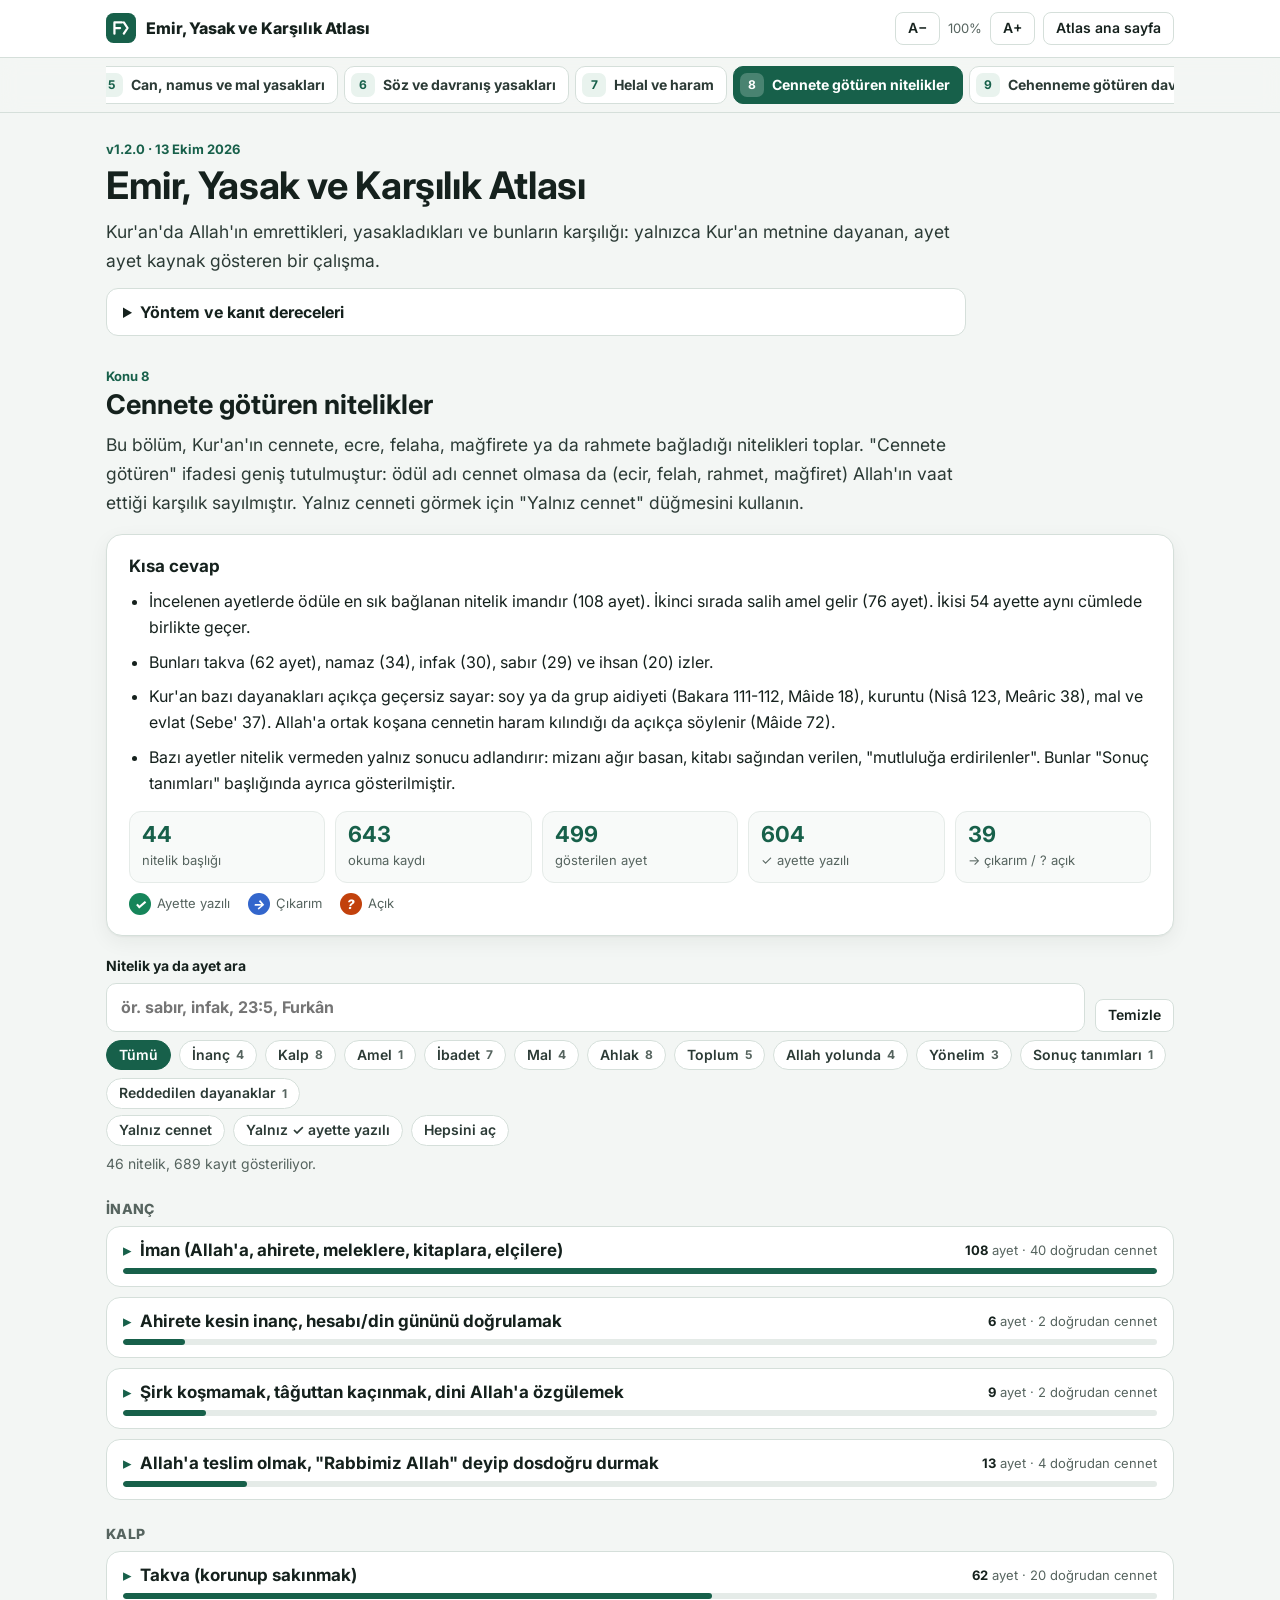
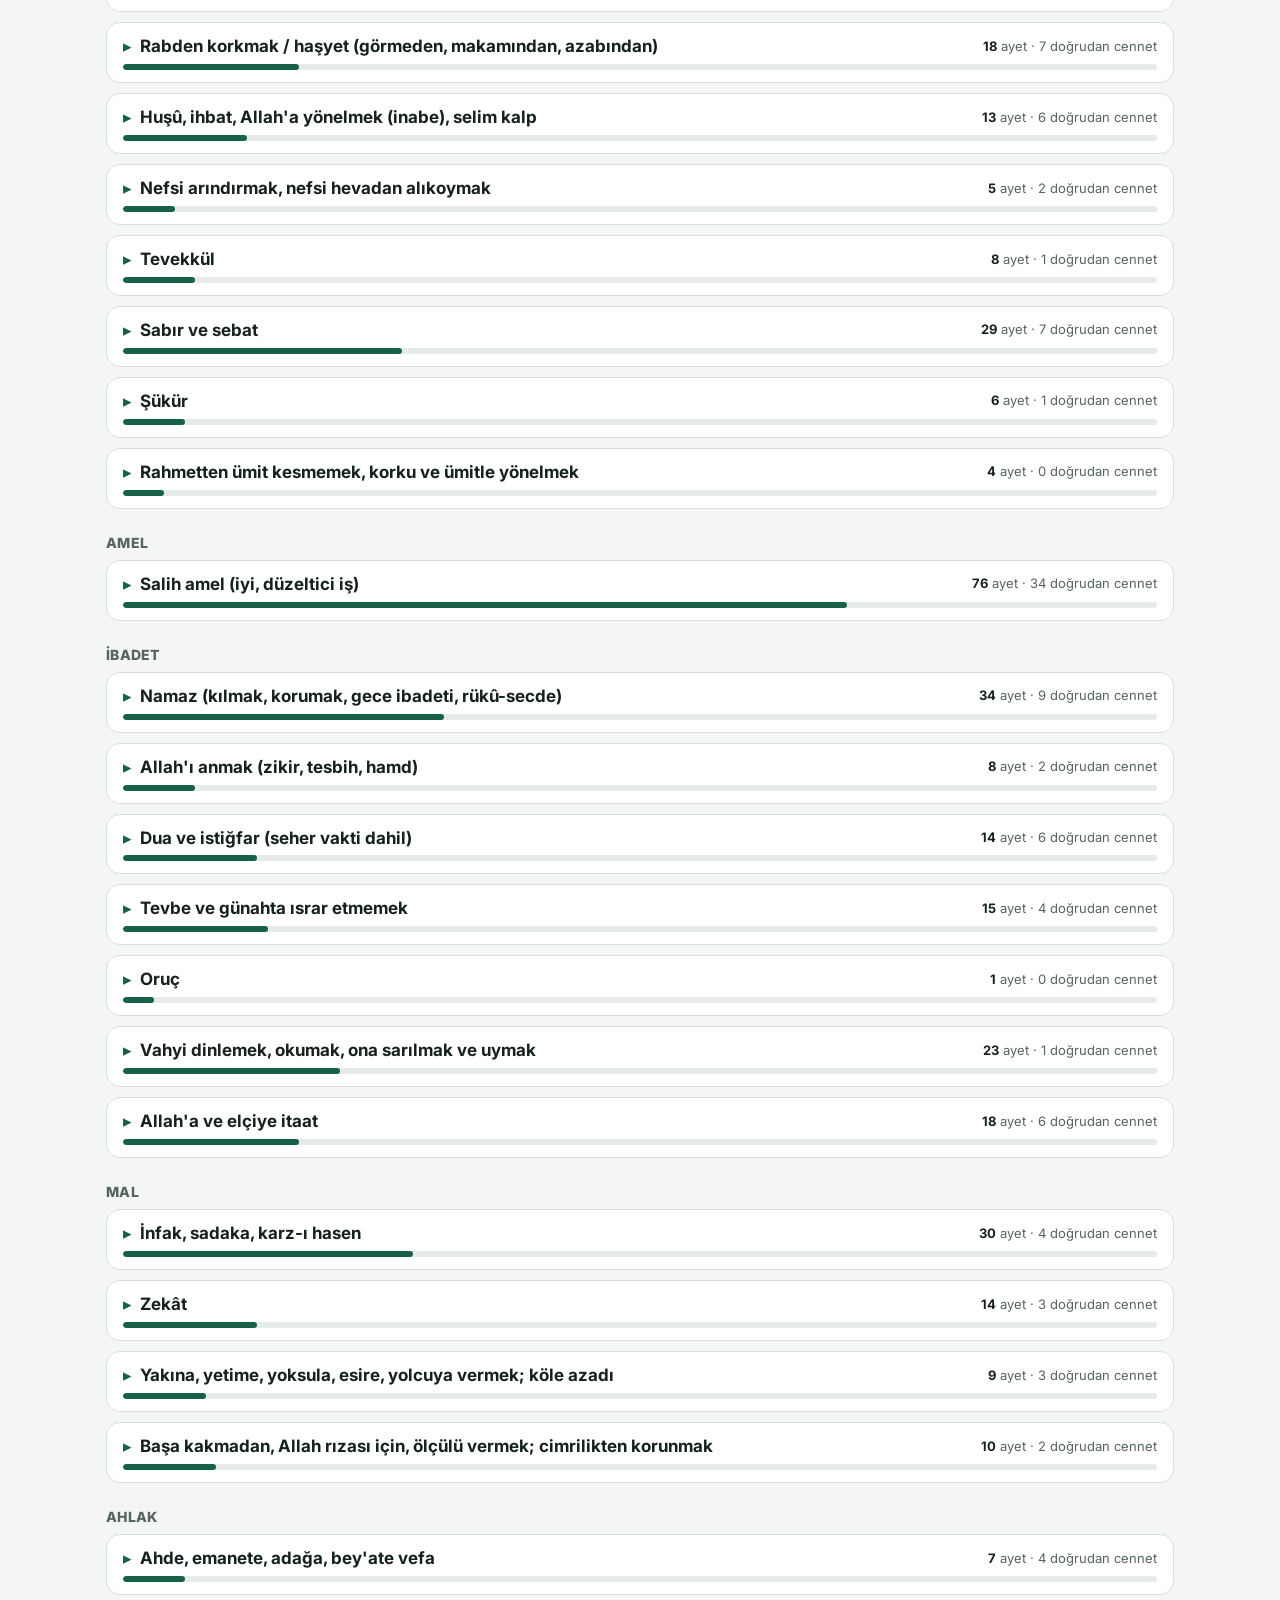
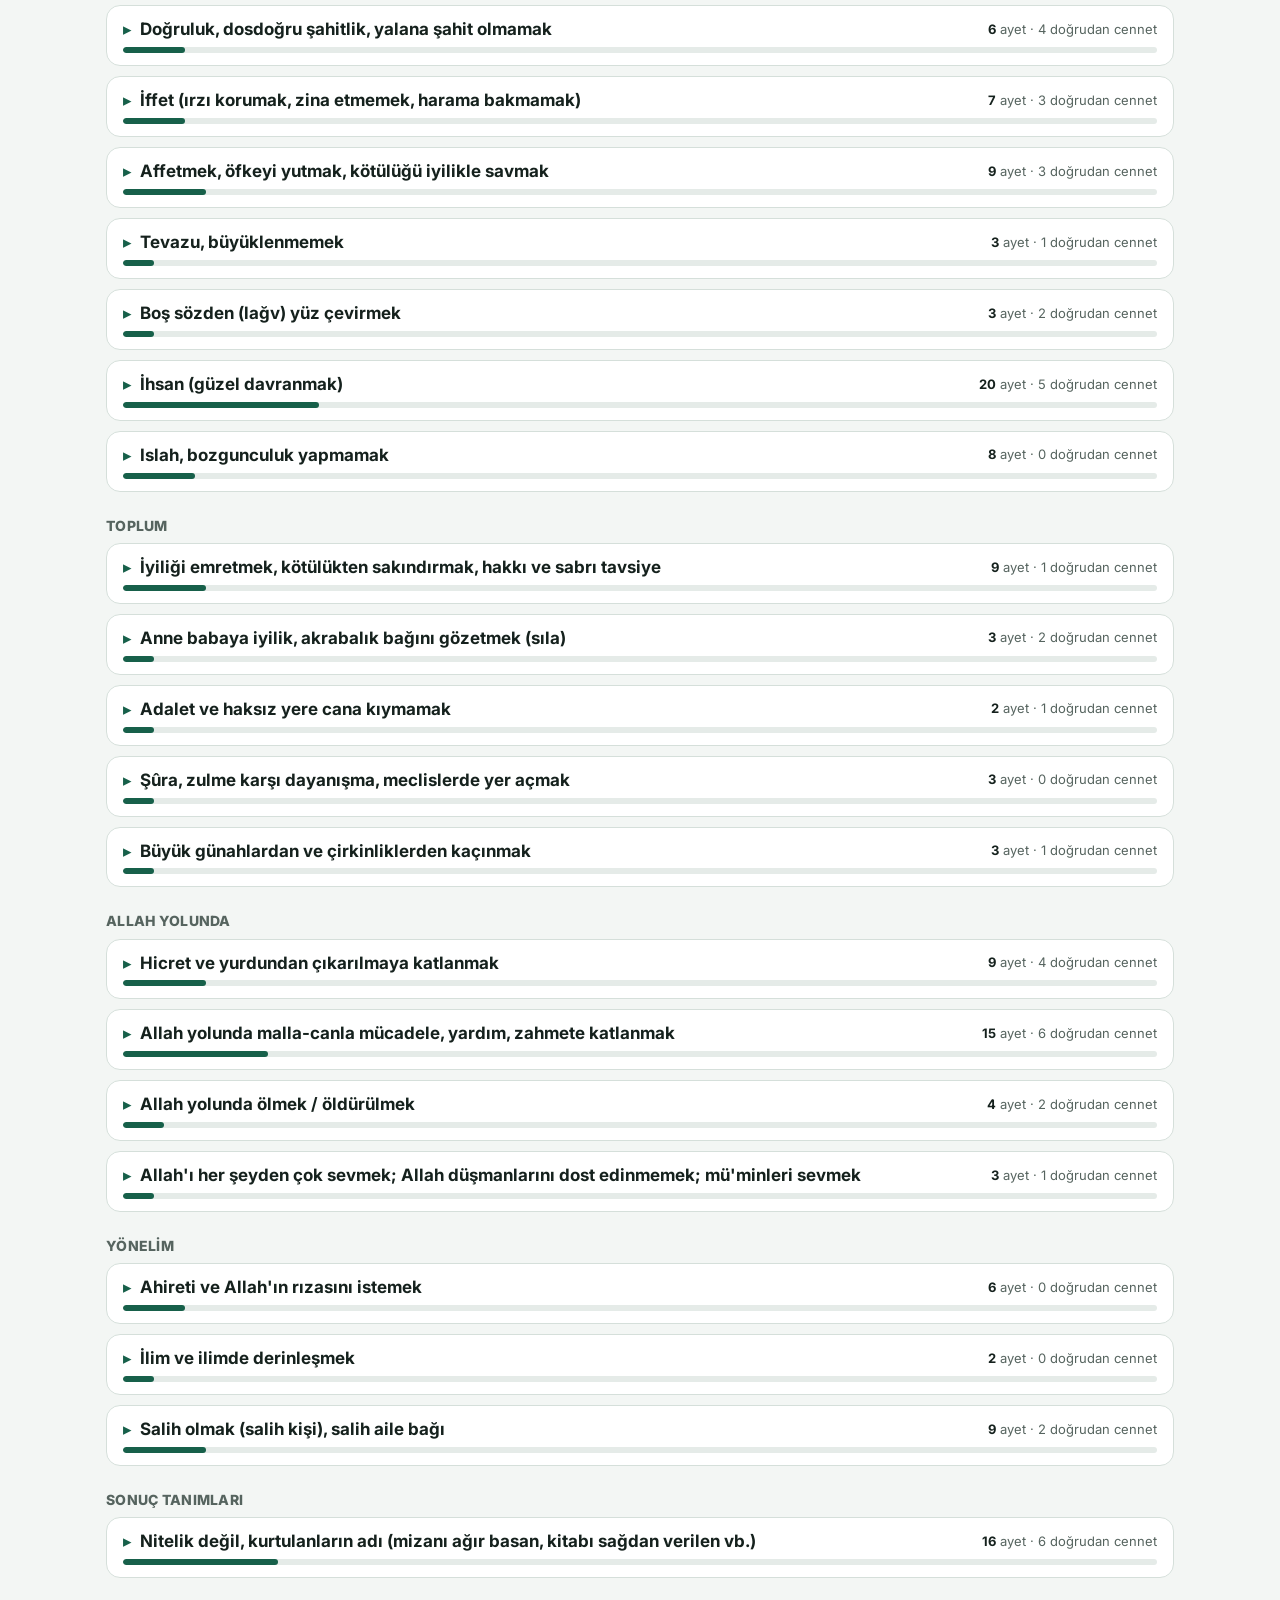
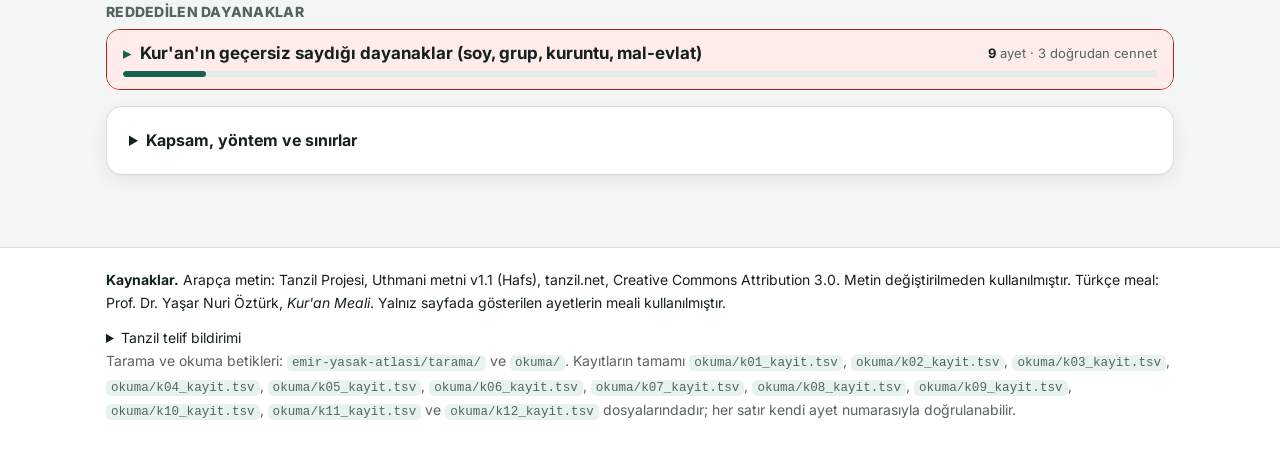
==== commit 8b8597fa: "Atlas v1.2.0: dış denetim (ChatGPT) 1. tur bulguları doğrulanıp uygulandı 69 bulgu Arapça metinle te" ====
--- a/emir-yasak-atlasi/index.html
+++ b/emir-yasak-atlasi/index.html
@@ -147,7 +147,7 @@
 <nav class="tabbar" aria-label="Konular"><div class="wrap"><div class="tablist" id="tabs" role="tablist"></div></div></nav>
 <main id="ana" class="wrap">
   <section class="hero">
-    <p class="kicker">v1.1.0 · 13 Ekim 2026</p>
+    <p class="kicker">v1.2.0 · 13 Ekim 2026</p>
     <h1>Emir, Yasak ve Karşılık Atlası</h1>
     <p class="lead">Kur'an'da Allah'ın emrettikleri, yasakladıkları ve bunların karşılığı: yalnızca Kur'an metnine dayanan, ayet ayet kaynak gösteren bir çalışma.</p>
     <details class="method"><summary>Yöntem ve kanıt dereceleri</summary><ul><li>Kaynak yalnızca Kur'an'dır. Hadis, rivayet, mezhep görüşü ve tefsir kanıt olarak kullanılmaz.</li><li>Arapça metin: Tanzil Uthmani (Hafs), 6236 ayet. Türkçe meal: Yaşar Nuri Öztürk.</li><li>Her kayıt, niteliğin geçtiği ayeti ve ödülün söylendiği ayeti ayrı ayrı gösterir. Bunlar aynı ayet de olabilir, aynı pasajda art arda gelen ayetler de.</li><li>Kanıt derecesi: ✓ Ayette yazılı (bağ cümlede ya da &quot;işte onlar&quot; gibi bir gönderme ile açıkça kurulur), → Çıkarım (bağ bağlamdan çıkarılır), ? Açık (nitelik ya da bağ metinden belirlenemez).</li></ul></details>
@@ -186,7 +186,7 @@
 #====================================================================</pre></details>
   <p class="muted">Tarama ve okuma betikleri: <code>emir-yasak-atlasi/tarama/</code> ve <code>okuma/</code>. Kayıtların tamamı <code>okuma/k01_kayit.tsv</code>, <code>okuma/k02_kayit.tsv</code>, <code>okuma/k03_kayit.tsv</code>, <code>okuma/k04_kayit.tsv</code>, <code>okuma/k05_kayit.tsv</code>, <code>okuma/k06_kayit.tsv</code>, <code>okuma/k07_kayit.tsv</code>, <code>okuma/k08_kayit.tsv</code>, <code>okuma/k09_kayit.tsv</code>, <code>okuma/k10_kayit.tsv</code>, <code>okuma/k11_kayit.tsv</code> ve <code>okuma/k12_kayit.tsv</code> dosyalarındadır; her satır kendi ayet numarasıyla doğrulanabilir.</p>
 </div></footer>
-<script id="meta" type="application/json">{"konular":[{"no":1,"grup":"A","ad":"Temel emirler","ozet":"Kulluk, adalet ve ihsan, ahde vefa, emanet, doğruluk: Kur'an'ın emir ve övgü diliyle bildirdikleri ve ayette yazılı karşılıkları.","hazir":true,"vurgu":{"ad":"Yalnız emir ve yasak","alan":"kayit_tur","deger":["emir","yasak"],"sayim":"doğrudan emir/yasak"}},{"no":2,"grup":"A","ad":"Aile ve toplum emirleri","ozet":"Anne-baba, akraba, yetim, yoksul, yolcu ve komşuya karşı Kur'an'ın emir ve yasakları ile ayette yazılı karşılıkları.","hazir":true,"vurgu":{"ad":"Yalnız emir ve yasak","alan":"kayit_tur","deger":["emir","yasak"],"sayim":"doğrudan emir/yasak"}},{"no":3,"grup":"A","ad":"Mal ve infak","ozet":"İnfak, sadaka, zekât, Allah'a güzel borç ve cimrilik: emirler, yasaklar ve ayette bildirilen karşılıklar.","hazir":true,"vurgu":{"ad":"Yalnız emir ve yasak","alan":"kayit_tur","deger":["emir","yasak"],"sayim":"doğrudan emir/yasak"}},{"no":4,"grup":"B","ad":"Şirk ve ayetleri yalanlama","ozet":"Allah'a ortak koşmak ve ayetleri yalanlamak: emirler, yasaklar ve ayette bildirilen karşılıklar.","hazir":true,"vurgu":{"ad":"Yalnız emir ve yasak","alan":"kayit_tur","deger":["emir","yasak"],"sayim":"doğrudan emir/yasak"}},{"no":5,"grup":"B","ad":"Can, namus ve mal yasakları","ozet":"Öldürme, zina, hırsızlık, yetim malı, ribâ, ölçüde hile: emirler, yasaklar ve ayette bildirilen karşılıklar.","hazir":true,"vurgu":{"ad":"Yalnız emir ve yasak","alan":"kayit_tur","deger":["emir","yasak"],"sayim":"doğrudan emir/yasak"}},{"no":6,"grup":"B","ad":"Söz ve davranış yasakları","ozet":"Yalan, iftira, alay, gıybet, kibir, israf ve söz edebi: emirler, yasaklar ve ayette bildirilen karşılıklar.","hazir":true,"vurgu":{"ad":"Yalnız emir ve yasak","alan":"kayit_tur","deger":["emir","yasak"],"sayim":"doğrudan emir/yasak"}},{"no":7,"grup":"B","ad":"Helal ve haram","ozet":"Yiyecek-içecek ve evlilikte helal ve haram kılınanlar, Allah'a iftira sayılan kendiliğinden haramlaştırma: emirler, yasaklar ve ayette bildirilen karşılıklar.","hazir":true,"vurgu":{"ad":"Yalnız emir ve yasak","alan":"kayit_tur","deger":["emir","yasak"],"sayim":"doğrudan emir/yasak"}},{"no":8,"grup":"C","ad":"Cennete götüren nitelikler","ozet":"Kur'an'ın cennete ve Allah'ın ödülüne bağladığı nitelik ve davranışlar.","hazir":true,"vurgu":{"ad":"Yalnız cennet","alan":"odul","deger":"cennet","sayim":"doğrudan cennet"}},{"no":9,"grup":"C","ad":"Cehenneme götüren davranışlar","ozet":"Kur'an'ın ateşe ve azaba bağladığı tutum ve davranışlar.","hazir":true,"vurgu":{"ad":"Yalnız cehennem/ateş","alan":"tur","deger":"nar","sayim":"doğrudan ateş"}},{"no":10,"grup":"C","ad":"Karşılığın kuralları","ozet":"Zerre ağırlığı, tevbe ve bağışlanma, bağışlanmayacak günah, derece farkları.","hazir":true,"vurgu":{"ad":"Yalnız sonuç kayıtları","alan":"kayit_tur","deger":["sonuc"],"sayim":"davranış-karşılık sonucu"}},{"no":11,"grup":"D","ad":"Allah'ın sevdikleri ve sevmedikleri","ozet":"\"Yuhibbu\" ve \"lâ yuhibbu\" ifadeleri.","hazir":true,"vurgu":{"ad":"Yalnız \"sevmez\"","alan":"odul","deger":"sevilmeme","sayim":"Allah sevmez"}},{"no":12,"grup":"D","ad":"Günah sınıfları","ozet":"Kebâir, fahşâ, lemem, ism, zenb, fısk, bağy, münker: Kur'an'ın günahı adlandırdığı yerler.","hazir":true,"vurgu":{"ad":"Yalnız emir ve yasak","alan":"kayit_tur","deger":["emir","yasak"],"sayim":"doğrudan emir/yasak"}}],"gruplar":[{"id":"A","ad":"Emirler"},{"id":"B","ad":"Yasaklar"},{"id":"C","ad":"Karşılık"},{"id":"D","ad":"Sınıflar"}],"odulAdi":{"cennet":"Cennet","ecir":"Ecir (ödül)","felah":"Felah (kurtuluş)","magfiret":"Mağfiret","magfiret_ecir":"Mağfiret ve ecir","rahmet":"Rahmet","korku_yok":"Korku ve hüzün yok","sevap":"Sevap","karsilik":"Karşılık","ovgu":"Övgü (ödül adı yok)","kat_kat":"Kat kat artırma","artirma":"Artırma","husna":"Hüsnâ (en güzel)","derece":"Derece","mujde":"Müjde","hayir":"Hayır (daha hayırlı)","fevz":"Fevz (büyük kurtuluş)","ahiret_ecri":"Ahiret ecri","ahiret_sevabi":"Ahiret sevabı","ahiret_hayirli":"Ahiret daha hayırlı","ecir_iki_kat":"İki kat ecir","hesapsiz_ecir":"Hesapsız ecir","gunah_ortme":"Günahların örtülmesi","gunah_silme":"Kötülüklerin silinmesi","tam_karsilik":"Tam karşılık","kabul":"Kabul","hidayet":"Hidayet","emniyet":"Güven","ustunluk":"Kıyamette üstünlük","fazl":"Fazl (lütuf)","rizik":"Rızık","beraberlik":"Seçkinlerle beraberlik","pay":"Pay","kurtulus":"Kurtuluş","akibet":"Güzel son (âkıbet)","rıza":"Rıza","selam":"Selam","tuba":"Tûbâ","likaullah":"Rabbe kavuşma","sukranla_karsilanma":"Çabanın şükranla karşılanması","seytandan_korunma":"Şeytandan korunma","hayat_tayyibe_ecir":"Güzel hayat ve ecir","kendi_lehine":"Kendi lehine","yukselme":"Yükselme","yerine_konma":"Yerine konma","diledikleri":"Dilediği her şey","allah_katindaki":"Allah katındaki (daha hayırlı)","goz_aydinligi":"Gizlenmiş göz aydınlığı","dua_kabulu":"Duanın kabulü","esitsizlik":"Kötülerle bir tutulmama","velayet":"Allah'ın dostluğu","yardim":"Yardım","yardim_sebat":"Yardım ve sebat","hidayet_artisi":"Hidayetin artması","hidayet_artisi_takva":"Hidayet artışı ve takva","kifayet":"Allah'ın yetmesi","cikis_rizik":"Çıkış yolu ve rızık","kolaylik":"Kolaylık","seyyiat_ortme_ecir":"Kötülüklerin örtülmesi ve büyük ecir","rahmet_iki_pay":"Rahmetten iki pay","ecir_nur":"Ecir ve nur","kavusma":"Soyuna kavuşma","azaptan_korunma":"Azaptan korunma","ashab_meymene":"Sağın ehli","rizaya_ermek":"Hoşnutluğa ermek","hosnut_yasam":"Hoşnut bir yaşayış","husrandan_istisna":"Hüsrandan istisna","hayirda_yarisma":"Hayırda öne geçenler","ecir_sukran":"Ecir ve şükran","cennet_haram":"Cennet haram","cennete_giremez":"Cennete giremez","dunyevi_kurtulus":"Dünyada kurtuluş (kıssa)","dunyevi_bereket":"Dünyada bereket","dunyevi_yerlesme":"Yurda yerleşme (kıssa)","helaktan_korunma":"Helâktan korunma","yeryuzune_varislik":"Yeryüzüne vârislik","cehennemden_uzaklik":"Cehennemden uzak tutulma","sapmamak_bedbaht_olmamak":"Sapmamak, bedbaht olmamak","ahirette_salihlerle":"Ahirette salihlerle","kadem_sidk":"Doğruluk makamı","arinma":"Arınma","ahiret_yurdu":"Ahiret yurdu","daha_hayirlisi":"Daha hayırlısı","ahiret":"Ahiret","salih_amel_yazilir":"Salih amel yazılır","seyyiatin_hasenata_donmesi":"Kötülüklerin iyiliğe çevrilmesi","kolay_hesap":"Kolay hesap","sevgi":"Allah'ın sevgisi","furkan_ortme":"Furkan ve kötülüklerin örtülmesi","karsitlik":"Karşıtıyla bir olmamak","hayat":"Hayat","-":"—","azap":"Azap","vaat":"Vaat","gunah_yok":"Günah yok","hasene":"Güzellik (hasene)","ahirette_nasip_yok":"Ahirette nasip yok","amel_bosa":"Amellerin boşa çıkması","amel_boşa":"Amellerin boşa çıkması","amel_boşa_husran":"Amellerin boşa çıkması ve hüsran","asagilik":"Aşağılık kişiler arasında olmak","atesten_cikarilmama":"Ateşten çıkarılmama","ayetlerden_uzak_tutma":"Ayetlerden uzak tutulma","azap_ani":"Ansızın gelen azap","azap_artisi":"Azabın artırılması","azap_azim":"Büyük azap","azap_buyuk":"Büyük azap","azap_buyuk_gun":"Büyük günün azabı","azap_cetin":"Çetin azap","azap_dilerse":"Dilerse azap eder","azap_dunya":"Dünyada azap","azap_dunyevi":"Dünyevi azap","azap_elim":"Acıklı azap","azap_en_buyuk":"En büyük azap","azap_essiz":"Eşsiz azap","azap_genel":"Azap","azap_gokten":"Gökten azap","azap_hafiflemez":"Azabın hafifletilmemesi","azap_hafifletilmez":"Azabın hafifletilmemesi","azap_hak":"Azabın hak olması","azap_hak_oldu":"Azabın hak olması","azap_hazir":"Hazırlanmış azap","azap_henuz_tatmama":"Azabı henüz tatmamış olma","azap_hizy":"Rezillik azabı","azap_horlayici":"Horlayıcı azap","azap_iki_kat":"İki kat azap","azap_kamcisi":"Azap kamçısı","azap_katlama":"Azabın katlanması","azap_katli":"Katlanmış azap","azap_kaynar_su":"Kaynar su azabı","azap_korkunc":"Korkunç azap","azap_kotu":"Kötü azap","azap_kusatan":"Kuşatan azap","azap_kusatma":"Azabın kuşatması","azap_muhin":"Alçaltıcı azap","azap_pislik":"Pislik azabı","azap_siddetli":"Şiddetli azap","azap_sonsuz":"Sonsuz azap","azap_surekli":"Sürekli azap","azap_uzatma":"Azabın uzatılması","azap_vay":"Vay ve azap","azap_ve_sapiklik":"Azap ve sapıklık","azap_yakalama":"Azabın yakalaması","azap_yakici":"Yakıcı azap","azap_yakin":"Yakın azap","azapta_ortaklik":"Azapta ortaklık","basarisizlik":"Başarısızlık","bela_dunya":"Dünyada bela","belirsiz":"Karşılık belirtilmez","benligini_unutturma":"Öz benliğini unutturma","boyuna_dolanma":"Boyuna dolanma","bozguna_ugratilma":"Bozguna uğratılma","bukagi":"Boyuna bukağı","bukagi_ve_cehennem":"Bukağı ve cehennem","carpilip_tepelenme":"Çarpılıp tepelenme","cehennem":"Cehennem","cehennem_azabi":"Cehennem azabı","cehennem_gorme":"Cehennemi görme","cehennem_odunu":"Cehenneme odun olma","cehenneme_atilma":"Cehenneme atılma","celde_100":"Yüz celde","celde_80":"Seksen celde","ceza_sel":"Sel cezası","cezalandirilma":"Cezalandırılma","cezalandirma":"Cezalandırma","dar_gecim":"Dar geçim","denk_ceza":"Denk ceza","devirlerce_kalis":"Devirlerce kalış","dislanma":"Dışlanma","donusturme":"Maymuna çevrilme","dunyevi_kucuk_azap":"Dünyada küçük azap","ebedi_kalis":"Ebedi kalış","felah_yok":"Felah bulamama","fidye_kabul_edilmez":"Fidye kabul edilmez","fitne_veya_azap":"Fitne ya da azap","gark":"Suda boğulma","gark_ve_nar":"Boğulma ve ateş","gazab":"Allah'ın gazabı","gazab_husran":"Gazap ve hüsran","gazab_lanet_cehennem":"Gazap, lanet ve cehennem","gazab_ve_azap":"Gazap ve azap","gazab_ve_muhur":"Gazap ve mühür","gokten_felaket":"Gökten felaket","goz_kor_etme":"Gözlerin kör edilmesi","gunah_yuklenme":"Günah yüklenme","had_dunya":"Dünyada had cezası","haram_kilma":"Helalin haram kılınması","hasret":"Hasret","haviye":"Hâviye","helak":"Helâk","hidayet_edilmeme":"Hidayet verilmeme","hizy":"Rezillik","husran":"Hüsran","husranin_en_beteri":"Hüsranın en beteri","hutame":"Hutame","ibret_cezasi":"İbret cezası","iftira_gunah":"İftira ve açık günah yüklenme","ikinci_firsat_yok":"İkinci fırsat yok","iman_gec_fayda_yok":"Geç kalan iman yarar sağlamaz","iman_yarar_saglamaz_husran":"İman yarar sağlamaz, hüsran","intikam":"İntikam","istidrac":"Basamak basamak çöküş","kayip_ve_amel_boşa":"Kayıp ve amellerin boşa çıkması","kaynar_su":"Kaynar su","kaynar_su_ve_atik_su":"Kaynar su ve irin","kendi_aleyhine":"Kendi aleyhine","kiyamette_getirme":"Kıyamette yüklenip getirme","kor_hasir":"Kör haşredilme","korkunc_tutus":"Korkunç tutuş","korumasizlik":"Koruyucusuz kalma","kotuluklerin_yakalamasi":"Kötülüklerin yakalaması","kusatma":"Kuşatma","lanet":"Lanet","lanet_sagirlik":"Lanet ve sağırlık","lanet_ve_olum":"Lanet ve öldürülme","magfiret_yok":"Bağışlanmama","mahvolma":"Mahvolma","mevlasizlik":"Mevlâsız kalma","muhur":"Mühür","muhur_ve_saptirma":"Mühür ve saptırılma","muhurlenme":"Mühürlenme","mujde_yok":"Müjde yok","nar":"Ateş","nar_alevli":"Alevli ateş","nar_buyuk":"Büyük ateş","nar_ebedi":"Ebedi ateş","nar_sekar":"Sekar ateşi","nifak_yerlestirme":"Kalplere ikiyüzlülük yerleştirme","perdelenme":"Rabden perdelenme","rezillik_ve_azap":"Rezillik ve azap","rizik_haram":"Rızkın haram kılınması","ruzgar_azabi":"Rüzgâr azabı","sapiklik_vay":"Vay ve sapıklık","sapiklik_velisiz":"Sapıklık ve velisizlik","saptirilma":"Saptırılma","sarsinti":"Sarsıntı","sefaatsizlik":"Şefaatsizlik","seytan_musallat":"Şeytan musallat etme","seytan_susleme":"Şeytanın süslemesi","siccin":"Siccîn","sur_ve_azap":"Sur ve azap","surgun_ve_nar":"Sürgün ve ateş","tas_ruzgari":"Taş fırlatan rüzgâr","tas_yagmuru":"Taş yağmuru","tayyibat_haram":"Temiz şeylerin haram kılınması","tehdit":"Tehdit","tek_ses":"Tek ses","tovbe_kabul_edilmez":"Tövbe kabul edilmez","unutulma":"Allah'ın unutması","unutulma_ve_nar":"Unutulma ve ateş","vay":"Vay haline","vebal_ve_azap":"Vebal ve azap","yakalama":"Yakalama","yangin_azabi":"Yangın azabı","yardimsizlik":"Yardımsızlık","yildirim":"Yıldırım","yildiz_atisi":"Yıldız atışı","yukselen_azap":"Yükselen azap","yuz_kararmasi":"Yüzlerin kararması","zakkum":"Zakkum","zalim_sayilma":"Zalim sayılma","zillet":"Zillet","zillet_azabi":"Zillet azabı","zincir_ve_nar":"Zincir ve ateş","zorlu_hesap_ve_azap":"Zorlu hesap ve azap","el_kesme":"Elin kesilmesi","kisas":"Kısas","gulul_yuk":"Aşırdığını kıyamette yüklenip getirme","buyuk_vebal":"Büyük vebal","yok":"Bu ayette karşılık belirtilmez","azap_en_elim":"En acı azap","buyuk_zulum":"Büyük zulüm sayılma","en_serli_yaratik":"Yaratıkların en şerlisi","hesaba_cekilme":"Hesaba çekilme","kahretme":"Kahrolma","korku_salma":"Kalplere korku salınması","kotu_son":"Kötü son","musrik_sayilma":"Müşrik sayılma","sapiklik_donussuz":"Dönüşü olmayan sapıklık","yalniz_horlanmis":"Yalnız bırakılıp horlanma","dusmanlik_salma":"Aralarına düşmanlık ve nefret salınması","sevilmeme":"Allah'ın sevmemesi","maskaraya_cevirme":"Maskaraya çevrilme","seytanin_kardesi":"Şeytanların kardeşi olma"},"odulTur":{"ahirette_nasip_yok":"husran","amel_bosa":"husran","amel_boşa":"husran","amel_boşa_husran":"husran","asagilik":"azap","atesten_cikarilmama":"nar","ayetlerden_uzak_tutma":"ruhsal","azap":"azap","azap_ani":"azap","azap_artisi":"azap","azap_azim":"azap","azap_buyuk":"azap","azap_buyuk_gun":"azap","azap_cetin":"azap","azap_dilerse":"azap","azap_dunya":"dunya","azap_dunyevi":"dunya","azap_elim":"azap","azap_en_buyuk":"azap","azap_essiz":"azap","azap_genel":"azap","azap_gokten":"dunya","azap_hafiflemez":"azap","azap_hafifletilmez":"azap","azap_hak":"azap","azap_hak_oldu":"azap","azap_hazir":"azap","azap_henuz_tatmama":"azap","azap_hizy":"azap","azap_horlayici":"azap","azap_iki_kat":"azap","azap_kamcisi":"dunya","azap_katlama":"azap","azap_katli":"azap","azap_kaynar_su":"nar","azap_korkunc":"azap","azap_kotu":"azap","azap_kusatan":"azap","azap_kusatma":"azap","azap_muhin":"azap","azap_pislik":"dunya","azap_siddetli":"azap","azap_sonsuz":"azap","azap_surekli":"azap","azap_uzatma":"azap","azap_vay":"azap","azap_ve_sapiklik":"azap","azap_yakalama":"dunya","azap_yakici":"nar","azap_yakin":"azap","azapta_ortaklik":"azap","basarisizlik":"husran","bela_dunya":"dunya","belirsiz":"husran","benligini_unutturma":"ruhsal","boyuna_dolanma":"azap","bozguna_ugratilma":"dunya","bukagi":"azap","bukagi_ve_cehennem":"nar","carpilip_tepelenme":"dunya","cehennem":"nar","cehennem_azabi":"nar","cehennem_gorme":"nar","cehennem_odunu":"nar","cehenneme_atilma":"nar","celde_100":"dunya","celde_80":"dunya","cennet_haram":"husran","cennete_giremez":"husran","ceza_sel":"dunya","cezalandirilma":"azap","cezalandirma":"azap","dar_gecim":"dunya","denk_ceza":"dunya","devirlerce_kalis":"nar","dislanma":"dunya","donusturme":"dunya","dunyevi_kucuk_azap":"dunya","ebedi_kalis":"nar","felah_yok":"husran","fidye_kabul_edilmez":"husran","fitne_veya_azap":"azap","gark":"dunya","gark_ve_nar":"nar","gazab":"gazab","gazab_husran":"gazab","gazab_lanet_cehennem":"gazab","gazab_ve_azap":"gazab","gazab_ve_muhur":"gazab","gokten_felaket":"dunya","goz_kor_etme":"dunya","gunah_yuklenme":"azap","had_dunya":"dunya","haram_kilma":"dunya","hasret":"husran","haviye":"nar","helak":"dunya","hidayet_edilmeme":"ruhsal","hizy":"azap","husran":"husran","husranin_en_beteri":"husran","hutame":"nar","ibret_cezasi":"dunya","iftira_gunah":"azap","ikinci_firsat_yok":"husran","iman_gec_fayda_yok":"husran","iman_yarar_saglamaz_husran":"husran","intikam":"dunya","istidrac":"dunya","kayip_ve_amel_boşa":"husran","kaynar_su":"nar","kaynar_su_ve_atik_su":"nar","kendi_aleyhine":"husran","kiyamette_getirme":"azap","kor_hasir":"azap","korkunc_tutus":"dunya","korumasizlik":"husran","kotuluklerin_yakalamasi":"dunya","kusatma":"dunya","lanet":"gazab","lanet_sagirlik":"gazab","lanet_ve_olum":"gazab","magfiret_yok":"husran","mahvolma":"dunya","mevlasizlik":"husran","muhur":"ruhsal","muhur_ve_saptirma":"ruhsal","muhurlenme":"ruhsal","mujde_yok":"husran","nar":"nar","nar_alevli":"nar","nar_buyuk":"nar","nar_ebedi":"nar","nar_sekar":"nar","nifak_yerlestirme":"ruhsal","perdelenme":"husran","rezillik_ve_azap":"azap","rizik_haram":"dunya","ruzgar_azabi":"dunya","sapiklik_vay":"ruhsal","sapiklik_velisiz":"ruhsal","saptirilma":"ruhsal","sarsinti":"dunya","sefaatsizlik":"husran","seytan_musallat":"ruhsal","seytan_susleme":"ruhsal","siccin":"nar","sur_ve_azap":"azap","surgun_ve_nar":"nar","tas_ruzgari":"dunya","tas_yagmuru":"dunya","tayyibat_haram":"dunya","tehdit":"azap","tek_ses":"dunya","tovbe_kabul_edilmez":"husran","unutulma":"husran","unutulma_ve_nar":"nar","vay":"azap","vebal_ve_azap":"azap","yakalama":"dunya","yangin_azabi":"nar","yardimsizlik":"husran","yildirim":"dunya","yildiz_atisi":"azap","yukselen_azap":"azap","yuz_kararmasi":"azap","zakkum":"nar","zalim_sayilma":"azap","zillet":"azap","zillet_azabi":"azap","zincir_ve_nar":"nar","zorlu_hesap_ve_azap":"dunya","el_kesme":"dunya","kisas":"dunya","gulul_yuk":"azap","buyuk_vebal":"husran","yok":"husran","azap_en_elim":"azap","buyuk_zulum":"husran","en_serli_yaratik":"azap","hesaba_cekilme":"azap","kahretme":"gazab","korku_salma":"ruhsal","kotu_son":"dunya","musrik_sayilma":"husran","sapiklik_donussuz":"ruhsal","yalniz_horlanmis":"husran","dusmanlik_salma":"ruhsal","sevilmeme":"gazab","maskaraya_cevirme":"azap","seytanin_kardesi":"ruhsal"},"turAdi":{"nar":"Ateş","azap":"Azap","dunya":"Dünyada ceza","husran":"Kayıp ve boşa gitme","gazab":"Gazap ve lanet","ruhsal":"Kalp ve yol kaybı"},"sure":[null,"Fâtiha","Bakara","Âl-i İmrân","Nisâ","Mâide","En'âm","A'râf","Enfâl","Tevbe","Yûnus","Hûd","Yûsuf","Ra'd","İbrâhîm","Hicr","Nahl","İsrâ","Kehf","Meryem","Tâhâ","Enbiyâ","Hac","Mü'minûn","Nûr","Furkân","Şuarâ","Neml","Kasas","Ankebût","Rûm","Lokmân","Secde","Ahzâb","Sebe'","Fâtır","Yâsîn","Sâffât","Sâd","Zümer","Mü'min","Fussilet","Şûrâ","Zuhruf","Duhân","Câsiye","Ahkâf","Muhammed","Fetih","Hucurât","Kâf","Zâriyât","Tûr","Necm","Kamer","Rahmân","Vâkıa","Hadîd","Mücâdele","Haşr","Mümtehine","Saf","Cuma","Münâfikûn","Teğâbün","Talâk","Tahrîm","Mülk","Kalem","Hâkka","Meâric","Nûh","Cin","Müzzemmil","Müddessir","Kıyâme","İnsân","Mürselât","Nebe'","Nâziât","Abese","Tekvîr","İnfitâr","Mutaffifîn","İnşikâk","Bürûc","Târık","A'lâ","Gâşiye","Fecr","Beled","Şems","Leyl","Duhâ","İnşirâh","Tîn","Alak","Kadir","Beyyine","Zilzâl","Âdiyât","Kâria","Tekâsür","Asr","Hümeze","Fîl","Kureyş","Mâûn","Kevser","Kâfirûn","Nasr","Tebbet","İhlâs","Felak","Nâs"],"metin":{"1":{"giris":"Bu bölüm, Kur'an'ın en temel buyruklarını toplar: yalnız Allah'a kulluk, adalet ve ihsan, ahde ve yemine vefa, emanete sahip çıkmak ve doğruluk. Her kaydın türü işaretlidir: Emir (doğrudan buyruk), Yasak (doğrudan nehiy), Sonuç (davranış ve karşılığı birlikte) ve Tanım (bir davranışın övgüyle ya da kınamayla anlatılması, emir olarak verilmesi ya da bir elçinin kavmine söylemesi). Bu sayfa Kur'an'ın ne söylediğini gösterir; kimsenin âkıbeti hakkında hüküm vermez.","kisa":["Doğrudan emir olarak yazılanlar 66 ayettedir; doğrudan yasak olarak yazılanlar 16 ayettedir. Başlıca emir: \"Allah'a kulluk edin, O'na hiçbir şeyi ortak koşmayın\" (Nisâ 36); adalet ve ihsan emri Nahl 90'dadır; emanetlerin ehline verilmesi ve adaletle hükmedilmesi Nisâ 58'dedir; ahde vefa Mâide 1, En'âm 152 ve İsrâ 34'tedir.","Kulluk başlığı 61 ayette, adalet ve ihsan başlıkları 67 ayette, söz, emanet ve doğruluk başlıkları 47 ayette işlenir. Resullerin kavmine ilk sözü olarak aktarılan \"Allah'a kulluk edin\" cümlesi Nûh, Hûd, Sâlih ve Şuayb anlatılarında ayrı ayrı kayıtlıdır.","Ayette karşılığı da bildirilen kayıtlar 48 ayettedir. Ayet karşılık yazmıyorsa bu sayfa da karşılık yazmaz; örneğin güzel davrananların ödülünün yitirilmeyeceği (Hûd 115, Yûsuf 90), adil davrananların sevildiği (Hucurât 9, Mümtehine 8) ve ahdi bozanlara lanet olduğu (Ra'd 25) bildirilir.","Bu bölüm Konu 8 (cennete götüren nitelikler) ile, Konu 5 (ölçü-tartı, yetim malı), Konu 6 (israf, söz edebi) ve Konu 2 (anne-baba ve akrabaya iyilik) ile kısmen örtüşür. Sayılar toplanıp tek bir toplam gibi okunmamalıdır."],"kapsam":["Hedef ayetler: Arapça metinde şu kalıplar arandı: abd (kulluk/ibadet), adl ve kıst (adalet), ihsan ve muhsin, ahd, vefâ ve ikfâ, emâne, sıdk (doğruluk). Tarama 247 ayet verdi.","Hedef ayetler önceki ve sonraki ayetlerle birlikte bloklar halinde okundu (194 pasaj, 660 ayet). Okumadan sonra kök kontrolü bütün Kur'an'da ayrıca yapıldı; bu kontrol \"Allah'a kulluk edin\" cümlesi geçen ve ilk okumada kayda geçmeyen ayetleri ortaya çıkardı, bunlar eklendi. Hedef listesinde olup hiçbir kayda girmeyen ayetler gözden geçirildi; çoğu kök olarak geçen ama konuyla ilgisiz ya da yalnızca kıssa anlatan ayetlerdir.","İkinci kontrol: her kayıtta davranışın Arapça kökü davranış ayetinde (gerekirse yanındaki ayette) mekanik olarak arandı; kökü ahd olmayan üç kayıt (Bakara 63 ve Mâide 7: mîsâk; Muhammed 21: sıdk) \"verilen söz\" anlamıyla elle doğrulandı.","Kapsam dışı bırakılanlar: ölçü ve tartıda hile (Konu 5), anne-baba, akraba, yetim ve komşuya iyilik (Konu 2), infak ve zekât (Konu 3), şükür ve sabır emirleri (Konu 8). \"İhsan\" kaydı yalnızca güzel davranma ve güzel davrananların karşılığını içerir.","Bilinen sınırlar: Kur'an'da \"ibadet\" kelimesi yalnız Allah'a değil, tapılan başka şeylere de kullanılır; bu sayfa yalnız Allah'a kulluk emrini, başkasına kulluğun yasağını ve bu kulluğa dair tanım kayıtlarını verir. Yanlış anlaşılmasın diye tanım kayıtlarının türü ayrıca işaretlidir.","Denetim (13 Ekim 2026): her kayıt ayet metniyle tek tek yeniden okundu. Beş kayıtta karşılık kodu ayetin lafzına göre düzeltildi (Yûsuf 22 ecir, Hac 37 müjde, Bakara 58 ve A'râf 161 artırma, Rahmân 60 karşılık); Ahzâb 5'teki adalet bağı, ayet açıkça \"Allah katında adalete daha uygundur\" dediği için \"✓ Açık\" yapıldı."]},"2":{"giris":"Bu bölüm, Kur'an'ın anne-babaya, akrabaya, yetime, yoksula, yolda kalmışa ve komşuya karşı verdiği emirleri ve yasakları toplar. Her kaydın türü işaretlidir: Emir (doğrudan buyruk), Yasak (doğrudan nehiy), Sonuç (davranış ve ayette yazılı karşılığı birlikte) ve Tanım (bir davranışın övgüyle ya da kınamayla anlatılması). Bu sayfa Kur'an'ın ne söylediğini gösterir; kimsenin âkıbeti hakkında hüküm vermez.","kisa":["Doğrudan emir olarak yazılanlar 27 ayettedir; doğrudan yasak olarak yazılanlar 5 ayettedir. Ana başlıklar: \"Ana-babaya çok iyi davranın\" (İsrâ 23, En'âm 151, Nisâ 36); \"akrabaya hakkını ver, yoksula, yolda kalmışa da\" (İsrâ 26, Rûm 38); yetime kötü davranmama (Duhâ 9) ve yoksulu azarlamama (Duhâ 10). Komşu için tek ayet vardır: Nisâ 36.","Anne-baba ve akraba başlıkları 28 ayette, yetim, yoksul ve yolcu başlıkları 35 ayette, komşu başlığı 1 ayette işlenir. Anne-baba emri dört ayette Allah'a kulluk ya da ortak koşmama emrinin hemen ardından gelir (Bakara 83, Nisâ 36, En'âm 151, İsrâ 23); anne-baba ortak koşmaya zorlarsa onlara itaat edilmez, yine de dünyada onlarla örfe uygun geçinilir (Lokmân 15, Ankebût 8).","Ayette karşılığı da bildirilen kayıtlar 7 ayettedir. Yoksulu doyurmayı özendirmemek, Hâkka 34 ve Müddessir 44'te cehennemle birlikte anılır; yetime ve yoksula yemek yedirenler İnsân 8-12'de cennetle ödüllendirilir; rahimleri koparanlara Muhammed 22-23'te lanet bildirilir. Ayet karşılık yazmıyorsa bu sayfa da karşılık yazmaz.","Bu bölüm Konu 1 (Allah'a kulluk ve iyilik emri), Konu 3 (infak ve zekât), Konu 5 (yetim malı) ile kısmen örtüşür. Sayılar toplanıp tek bir toplam gibi okunmamalıdır."],"kapsam":["Hedef ayetler: Arapça metinde şu kalıplar arandı: vâlideyn ve ebeveyn (vâlid/velid biçimleri dâhil), ebeveyn adları, ümmehât, ervâm, kurbâ ve akrabûn, yetîm ve yetâmâ, miskîn ve mesâkîn, fakîr ve fukarâ, sâil ve mahrûm, ibnü's-sebîl, câr ve cenb. Tarama 100 ayet verdi.","Hedef ayetler önceki ve sonraki 1 ayetle birlikte bloklar halinde okundu (70 pasaj, 252 ayet). Yazım farkı yüzünden kaçan biçimler (vâlideyn, Osmanlı hattında \"velideyn\") ikinci taramada eklenerek bulundu.","İkinci kontrol: her kayıtta davranışın Arapça kökü davranış ayetinde (gerekirse yanındaki ayette) mekanik olarak arandı.","Kapsam dışı bırakılanlar: yetim malı yemenin yasağı (Konu 5), miras payları (Nisâ 11-12), evlilikte haram kılınan akrabalar (Konu 7), emzirme ve çocuk bakımı (Bakara 233), Yûsuf ve Mûsâ kıssalarındaki anne-baba anlatıları, zıhar. İnfak ve zekât kalemleri (Tevbe 60, Bakara 177 gibi) yalnız bu gruplara yönelik kayıtlar olarak alındı; infakın kendisi Konu 3'te işlenir.","Bilinen sınırlar: Nisâ 1'deki \"ve'l-erhâm\" ifadesi iki biçimde okunabildiği için çıkarım (→) işaretidir. Şûrâ 23'teki \"kurbâ\" ifadesi çok anlamlı olduğu için açık (?) işaretlidir. Komşu için ayrı bir ayet bulunmadığı, yalnız Nisâ 36 geçtiği için bu başlık tek kayıtlıdır; \"yanındaki arkadaş\" ifadesi bu ayetle birlikte alındı.","Denetim (13 Ekim 2026): her kayıt ayet metniyle tek tek yeniden okundu. Bakara 271'in karşılığı \"günahların örtülmesi\" olarak düzeltildi."]},"3":{"giris":"Bu bölüm, Kur'an'ın malı harcama konusundaki buyruklarını toplar: infak, sadaka, zekât, Allah'a güzel borç verme ve bunların karşıtı olan cimrilik ile altın-gümüş biriktirme. Her kaydın türü işaretlidir: Emir (doğrudan buyruk), Yasak (doğrudan nehiy), Sonuç (davranış ve ayette yazılı karşılığı birlikte) ve Tanım (bir davranışın övgüyle ya da kınamayla anlatılması). Bu sayfa Kur'an'ın ne söylediğini gösterir; kimsenin âkıbeti hakkında hüküm vermez.","kisa":["Doğrudan emir olarak yazılanlar 23 ayettedir; doğrudan yasak olarak yazılanlar 2 ayettedir. Zekât için en açık emir \"Namazı kılın, zekâtı verin\" cümlesidir (Bakara 43, 110; Nûr 56; Müzzemmil 20). İnfak emri için Bakara 254, 267; Münâfikûn 10; Teğâbün 16; Talâk 7. Başa kakmak sadakayı boşa çıkarır (Bakara 264).","İnfak ve sadaka başlıkları 60 ayette, zekât başlığı 30 ayette, cimrilik ve biriktirme başlıkları 11 ayette işlenir. Kur'an zekâtı çoğunlukla namazla birlikte anar; infakı çoğunlukla \"kendilerine verdiğimiz rızıktan\" kalıbıyla müminlerin niteliği olarak anlatır (Bakara 3, Enfâl 3, Secde 16, Şûrâ 38).","Ayette karşılığı da bildirilen kayıtlar 51 ayettedir. Başlıca karşılıklar: kat kat artırma (Bakara 245, 261; Hadîd 11, 18; Teğâbün 17), ecir (Bakara 262, 274, 277), cimrilik edene ya da biriktirip harcamayana azap (Âl-i İmrân 180; Tevbe 34-35) Ayet karşılık yazmıyorsa bu sayfa da karşılık yazmaz.","Bu bölüm Konu 2 (yetim, yoksul, akraba), Konu 8 (cennete götüren nitelikler) ve Konu 6 (israf) ile kısmen örtüşür. Sayılar toplanıp tek bir toplam gibi okunmamalıdır."],"kapsam":["Hedef ayetler: Arapça metinde şu kökler arandı: nfk (infak ve türevleri; münafıklık fiilleri de aynı yazıldığı için okuma sırasında ayıklandı), zkv (zekât), sdk (sadaka, tasaddak), krd (karz), bhl ve şhh (cimrilik), knz (biriktirme). Tarama 148 ayet verdi.","Hedef ayetler önceki ve sonraki 1 ayetle birlikte bloklar halinde okundu (102 pasaj, 378 ayet). Hedef listesinde olup kayda girmeyen ayetlerin çoğu münafıklara ilişkin ayetlerdir (aynı yazım) ya da infakın yalnız anıldığı, bir buyruk ya da karşılık taşımayan kıssa ayetleridir.","İkinci kontrol: her kayıtta davranışın Arapça kökü davranış ayetinde (gerekirse yanındaki ayette) mekanik olarak arandı; eksik çıkan yoktu.","Kapsam dışı bırakılanlar: ribâ ve ölçü (Konu 5), israf ve savurganlık (Konu 6), miras payları, yetim malı, sadaka niteliğindeki keffâretler (yoksulu doyurmak Konu 2'de), zekât kelimesinin arınma anlamında geçtiği ayetler (Meryem 13, Kehf 81). Zekâtın miktarı, nisabı ve zamanı Kur'an'da bu ayetlerde bildirilmez; bu sayfa da bildirmez.","Bilinen sınırlar: Tevbe 60'taki sekiz grup \"sadakalar\" ibaresiyle sayılır; bu sayfa o ayeti \"sadaka\" başlığı altında tanım olarak kaydeder. Tevbe 34'te \"altını ve gümüşü biriktirip Allah yolunda harcamayanlar\" için karşılık 35. ayette devam eder; kayıt iki ayete bağlanmıştır.","Denetim (13 Ekim 2026): her kayıt ayet metniyle tek tek yeniden okundu. Kasas 54'ün karşılığı \"iki kez ecir\" olarak düzeltildi."]},"4":{"giris":"Bu bölüm, Allah'a ortak koşmak ve ayetleri yalanlamak hakkında Kur'an'ın doğrudan emirlerini ve yasaklarını, bu iki tutumun ayette nasıl adlandırıldığını ve ayetin kendisinde bildirilen karşılıkları toplar. Her kaydın türü işaretlidir: Yasak (doğrudan nehiy), Emir (doğrudan buyruk), Sonuç (tutum ile karşılığı ya da kınama aynı yerde) ve Tanım (tutumun nasıl adlandırıldığı ya da tarif edildiği). Bu sayfa Kur'an'ın ne söylediğini gösterir; kimsenin âkıbeti hakkında hüküm vermez.","kisa":["Doğrudan yasak olarak yazılanlar 38 ayettedir: Allah'a ortak koşmama, O'ndan başkasına kulluk etmeme ve yakarmama, iki ilah edinmeme, Şeytana kulluk etmeme gibi. Doğrudan emir olarak yazılanlar 20 ayettedir; bunların büyük kısmı resullerin kavimlerine ortak çağrısıdır: \"Allah'a kulluk edin, sizin O'ndan başka ilahınız yok.\"","Şirk başlığı 54 ayette, Allah'a çocuk, kız ya da üçleme isnadı 21 ayette, ayetleri ve resulleri yalanlamak 42 ayette işlenir. Ayette karşılığı da bildirilen kayıtlar 94 ayettedir; kalanlar yalnızca emir, yasak ya da tarif verir ve karşılık söylemez.","Şirkin ayette yazılı karşılıkları şunlardır: ateş ve azap, amellerin boşa çıkması, Allah'ın mağfiret etmemesi, cennetin haram kılınması, kıyamette ortakların yardım edememesi. Her biri yalnızca kendi ayetinde söylendiği kadarıyla kaydedildi.","Ayetleri yalanlamanın karşılıkları Konu 9'da çok daha geniş bir kayıtla verilir (93 ayet). Bu bölümde ise yalanlamanın hangi ayetlerde bu adla ve şirkle birlikte geçtiği, ona karşı yasak ve karşılık gösterilir. İki bölümün sayıları toplanmamalıdır."],"kapsam":["Hedef ayetler: şirk ve ortak koşma kökleri (şirk, şerîk, müşrik), \"ilah/kulluk/yakarma\" ile birlikte olumsuz emir kalıpları (lâ + tec'al, ted'u, ta'bud, tettehiz ve benzerleri), ayetleri yalanlama kalıpları. Tarama 372 ayet verdi.","Bu ayetlerin 223'ü önceki 1 ve sonraki 2 ayetle birlikte bloklar halinde okundu (270 pasaj, 1158 ayet). Kalan 149 ayet tek tek, meâlleri ve bir sonraki ayetle okundu. Hedef listesinde olup hiçbir kayda girmeyen 214 ayetin hepsi ayrıca gözden geçirildi; çoğu miras, evlilik, savaş, kıssa ya da başka konudaki ayetlerdir ve bu bölüme alınmadı.","İkinci kontrol: her kayıtta tutumun Arapça kökü (şirk, ilah, kulluk, yakarma, yalanlama vb.) davranış ayetinde, gerekirse yanındaki ayette mekanik olarak arandı. Eksik çıkan yoktu; iki kayıtta kök yalnızca komşu ayette bulundu. Dört kayıt \"→ Çıkarım\" derecesinde bırakıldı (Kehf 42, Rûm 42, Nahl 35, En'âm 64).","Kapsam dışı bırakılanlar: müşriklerle ilişkiyi düzenleyen hükümler (müşrik kadınla evlilik, ahit ve savaş hükümleri, Mescid-i Haram'a yaklaşma) ve Ehlikitap'a yönelik hükümler. Bunlar şirkin tanımını değil, toplumsal hükmü anlatır ve ayrı bir konuya aittir. Küfür ve nankörlüğün genel karşılıkları da burada değil Konu 9'dadır.","Bilinen sınırlar: Kur'an çoğu zaman ilahlık isnadını, çocuk edinmeyi ve yakarmayı aynı cümlede anar; bu yüzden bazı ayetler birden çok başlıkta sayılabilir ve başlıkların ayet sayıları toplanıp tek toplam gibi okunmamalıdır. Tövbe ve bağışlanma ayrı bir konuya (Konu 10) bırakıldı. Kelime ve kalıp bazlı tarama bir ayeti kaçırmış olabilir.","Denetim (13 Ekim 2026): her kayıt ayet metniyle tek tek yeniden okundu. Düzeltme gerektiren kayıt çıkmadı."]},"5":{"giris":"Bu bölüm, Kur'an'ın can, namus ve mal konusundaki doğrudan emirlerini ve yasaklarını, bunlara bağladığı karşılıkları ve davranışın ayette nasıl adlandırıldığını toplar. Her kaydın türü işaretlidir: Yasak (doğrudan nehiy), Emir (doğrudan buyruk ya da ceza hükmü), Sonuç (davranış ve karşılığı birlikte) ve Tanım (davranışın nasıl adlandırıldığı ya da tarif edildiği). Bu sayfa Kur'an'ın ne söylediğini gösterir; kimsenin âkıbeti hakkında hüküm vermez.","kisa":["Doğrudan yasak olarak yazılanlar 28 ayettedir; doğrudan emir ya da ceza hükmü olarak yazılanlar 19 ayettedir. Başlıca yasaklar: haksız yere can almamak, çocukları öldürmemek, zinaya yaklaşmamak, fevâhişten uzak durmak, yetimin malına yaklaşmamak, ribâ yememek, mallarını bâtıl yolla yememek ve ölçüde tartıda hile yapmamak.","Can başlığı 26 ayette, namus başlığı 32 ayette, mal başlığı 33 ayette işlenir. Ayet sayısı en yüksek başlıklar: fahşâ ve fevâhiş (17), haksız öldürme (11) ve ölçü ile tartı (11).","Ayette karşılığı da bildirilen kayıtlar 30 ayettedir; bunların 5 ayetinde karşılık açıkça ateştir. Ayette hükmün yanında cezası da yazılan davranışlar: hırsızlık (el kesme), zina (yüz celde), iffetli kadına iftira (seksen celde) ve kısas. Ayet karşılık yazmıyorsa bu sayfa da karşılık yazmaz.","Bu bölüm Konu 9 ile ve Konu 4 ile kısmen örtüşür (ör. Furkân 68 hem ortak koşmayı, hem öldürmeyi, hem zinayı birlikte sayar). Sayılar toplanıp tek bir toplam gibi okunmamalıdır."],"kapsam":["Hedef ayetler: Arapça metinde şu kalıplar arandı: katl ve türevleri (olumsuz emir kalıpları, nefs, nebî, evlât ile birlikte geçenler), kısas ve diyet, vead, zinâ, fahşâ ve fevâhiş, kazf (rem'y ve muhsanât), sirka, ribâ, yetim ile mâl, mâl ile bâtıl ve ekl, kîl, mîzân, tatfîf, buhs, gulûl, rüşvet (idlâ), suht ve kenz. Tarama 176 ayet verdi.","Hedef ayetlerin 172'si önceki 1 ve sonraki 2 ayetle birlikte bloklar halinde okundu (115 pasaj, 568 ayet). Sonradan bulunan 4 ayet (A'râf 33, Nahl 59, Şûrâ 37, Necm 32) ve fark edilen birkaç ek ayet (Mü'minûn 5, Nûr 30-31, Meâric 29, Fecr 17-20) ayrıca okundu. Hedef listesinde olup hiçbir kayda girmeyen 97 ayet gözden geçirildi; çoğu savaş, kıssa, yemek hükmü, evlilik ya da başka konudaki ayetlerdir.","İkinci kontrol: her kayıtta davranışın Arapça kökü davranış ayetinde (gerekirse yanındaki ayette) mekanik olarak arandı; eksik çıkan yoktu. Kontrolün işaret ettiği Şuayb kıssası kayıtları (A'râf 85, Hûd 85, Şuarâ 183) \"insanların eşyasını eksik göstermeyin\" (tebhasû) sözünü içerdiği için bâtıl mal yeme başlığından ölçü ve tartı başlığına alındı.","Kapsam dışı bırakılanlar: savaş ve çarpışma hükümleri (kıtâl), savaş ve bozgunculukla ilgili ceza ayeti (Mâide 33), yeme-içme ve evlilikte haram kılınanlar (Konu 7), israf ve cimrilik (Konu 6), hayızda cinsel temas hükmü (itikâfta eşlere yaklaşma yasağı Konu 7'dedir), Yûsuf kıssasındaki hırsızlık anlatısı ve Hızır kıssasındaki öldürme olayı.","Bilinen sınırlar: Bakara 188, Nisâ 29 gibi ayetlerde \"mallarınızı aranızda bâtıl yolla yemeyin\" ifadesindeki malın kime ait olduğu (kendi malınız ya da birbirinizin mallarınız) lafızdan kesin ayrılmaz. Nisâ 29'daki \"lâ taktulû enfüsekum\" kendinizi ya da birbirinizi öldürmeyin anlamına gelebilir; sayfadaki Yaşar Nuri meali bunu \"kendi canlarınıza kıymayın\" ve 30. ayette \"intihar\" diye vermiştir, Arapça lafız bunu tek anlamlı yapmaz. Nisâ 15'teki \"el-fâhişe\" lafzı için meal yorumlu bir karşılık kullanır; kayıt Arapça lafza dayanır. Tövbe ve bağışlanma ayrı bir konuya (Konu 10) bırakıldı.","Denetim (13 Ekim 2026): her kayıt ayet metniyle tek tek yeniden okundu. Nisâ 30'un bağı \"→ Çıkarım\" yapıldı, Ahzâb 30'un karşılığı \"iki kat azap\" olarak düzeltildi, Mâide 63'te ayette yazmayan karşılık kodu kaldırıldı."]},"6":{"giris":"Bu bölüm, Kur'an'ın söz ve davranış yasaklarını (yalan ve iftira, alay ve çekiştirme, kibir ve övünme, israf) ve söz edebine dair emirleri toplar. Her kaydın türü işaretlidir: Yasak (doğrudan nehiy), Emir (doğrudan buyruk), Sonuç (davranış ve karşılığı birlikte) ve Tanım (davranışın nasıl adlandırıldığı ya da kimlerin nitelendiği). Bu sayfa Kur'an'ın ne söylediğini gösterir; kimsenin âkıbeti hakkında hüküm vermez.","kisa":["Doğrudan yasak olarak yazılanlar 35 ayettedir; doğrudan emir olarak yazılanlar 7 ayettedir. Başlıca yasaklar: Allah'a iftira etmemek ve bilmediğini Allah hakkında söylememek, tanıklığı gizlememek, alay etmemek, lakap takmamak, gıybet etmemek, kötü zan ve casusluktan sakınmak, kasılıp yürümemek, şımarmamak ve israf etmemek.","Başlıklar: yalan ve iftira 45 ayette, alay ve çekiştirme 27 ayette, kibir ve övünme 23 ayette, israf 9 ayette, söz ve ses edebi 16 ayette işlenir.","Ayette karşılığı da bildirilen kayıtlar 64 ayettedir; bunların 6 ayetinde karşılık açıkça ateştir. \"Allah sevmez\" ifadesi (sevilmeme) 6 ayette ayrı bir karşılık olarak yazıldı: böbürlenenler, şımaranlar, israf edenler. Ayet karşılık yazmıyorsa bu sayfa da karşılık yazmaz.","Bu bölüm Konu 9 ile (yalanlama, iftira, kibir, alay) ve Konu 5 ile (kazf, fahşâ) kısmen örtüşür. Sayılar toplanıp tek bir toplam gibi okunmamalıdır."],"kapsam":["Hedef ayetler: Arapça metinde şu kalıplar arandı: zûr, ifk ve iftirâ, buht, lemz ve hemz, tenâbüz, sühriye ve istihzâ, gıybet, tecessüs, kibir ve kasılıp yürümek (merah, tasa'ur, ihtiyâl, fahr), isrâf ve tebzîr, ayrıca \"demeyin\", \"söylemeyin\", \"yükseltmeyin\", \"sesinizi\", \"zandan sakının\" gibi söz yasağı kalıpları. Tarama 128 ayet verdi.","Hedef ayetler önceki 1 ve sonraki 2 ayetle birlikte bloklar halinde okundu (105 pasaj, 462 ayet). İkinci kontrolde Arapça kök (isrâf, sühriye, lağv) bütün Kur'an'da ayrıca arandı; bu kontrol Furkân 67, Şuarâ 151, Mâide 57 ve alay sonucunu bildiren birkaç ayeti ortaya çıkardı, bunlar okunup eklendi. Hedef listesinde olup hiçbir kayda girmeyen 55 ayet gözden geçirildi; çoğu kıssa, şirk ya da Kur'an'a \"uydurdu\" denmesi ile ilgili ayetlerdir.","Üçüncü kontrol: her kayıtta davranışın Arapça kökü davranış ayetinde (gerekirse yanındaki ayette) mekanik olarak arandı; eksik çıkan yoktu.","Kapsam dışı bırakılanlar: kâfirlerin Kur'an'a ya da peygambere \"uydurdu\", \"şair\" demesi (Konu 9), cimrilik ve infak (Konu 3), emanete hıyanet (Konu 5), yeme-içme ve evlilikte haram kılınanlar (Konu 7), kıssalarda \"müsrif\" kelimesinin geçtiği Lût, Firavun ve Yâsîn kavmi ayetleri (kelime orada haddi aşma anlamındadır).","Bilinen sınırlar: \"el-müsrifîn\" kelimesi bazı ayetlerde mal savurganlığını, bazılarında genel olarak haddi aşmayı anlatır. Şuarâ 151, Tâhâ 127 ve Mü'min 43 bu yüzden → (çıkarım) olarak işaretlendi. Allah'a iftira, yalanlama ve şirk ile iç içe geçtiği için Konu 4 ile de örtüşür. Gıybet tek bir ayette (Hucurât 12) ayrıca adlandırılır; bu sayfada diğer çekiştirme ayetleri \"alay ve çekiştirme\" başlığındadır. Tövbe ve bağışlanma ayrı bir konuya (Konu 10) bırakıldı.","Denetim (13 Ekim 2026): her kayıt ayet metniyle tek tek yeniden okundu. Nisâ 156'nın mühürle bağı \"→ Çıkarım\" derecesine indirildi."]},"7":{"giris":"Bu bölüm, Kur'an'ın yiyecek-içecek ve evlilik konusunda helal ve haram kıldığı şeyleri, helal ve temiz yemeye dair emirleri, evlilikte yasakları ve Allah'ın izni olmadan helal-haram koymanın yasağını toplar. Her kaydın türü işaretlidir: Yasak (doğrudan nehiy ya da haram kılma), Emir (doğrudan buyruk ya da izin), Sonuç (davranış ve karşılığı birlikte) ve Tanım (hükmün kapsamı, gerekçesi ya da tarihî anlatısı). Bu sayfa Kur'an'ın ne söylediğini gösterir; kimsenin âkıbeti hakkında hüküm vermez.","kisa":["Doğrudan yasak olarak yazılanlar 30 ayettedir; doğrudan emir olarak yazılanlar 19 ayettedir. Yiyecekte açıkça haram kılınanlar: leş (ölü hayvan), akıtılmış kan, domuz eti, Allah'tan başkası adına kesilen ve Allah'ın adı anılmayan hayvan; ayrıca şarap/uyuşturucu ve kumar için \"uzak durun\" buyruğu vardır. İhramlıyken kara avı yasaktır, deniz avı helaldir.","Yiyecek ve içecek başlığı 33 ayette, evlilik başlığı 24 ayette, haram kılma yetkisi başlığı 20 ayette işlenir. Evlilikte haram kılınanlar Nisâ 22-24'te sayılır; müşriklerle evlilik (Bakara 221), zina eden ile nikâh (Nûr 3) ve mümin kadın ile kâfir erkek (Mümtehine 10) ayrıca yasaklanır.","Ayette karşılığı da bildirilen kayıtlar 13 ayettedir. Başlıca karşılık, Allah'ın izni olmadan \"şu helaldir, şu haramdır\" diyenlerin Allah'a iftira etmiş sayılmasıdır (Nahl 116-117, En'âm 138-140). Ayet karşılık yazmıyorsa bu sayfa da karşılık yazmaz.","Bu bölüm Konu 6 ile (Allah'a iftira), Konu 5 ile (ribâ, yetim malı) ve Konu 4 ile (şirk) kısmen örtüşür. Sayılar toplanıp tek bir toplam gibi okunmamalıdır."],"kapsam":["Hedef ayetler: Arapça metinde şu kalıplar arandı: hrm (haram kılma ve türevleri), hll (helal kılma ve türevleri), tayyib ve habîs, meyte, dem, hınzîr, ihlâl, munhanika ve mevkûze, nusub ve ezlâm, hamr ve meysir, sayd, nikâh ve muharremât (ümmehât, benât, ahavât, amât, hâlât, rabâib, halâil, muhsanât), bahîre ve sâibe. Tarama 171 ayet verdi.","Hedef ayetler önceki ve sonraki 1 ayetle birlikte bloklar halinde okundu (107 pasaj, 425 ayet). Kök kontrolünde haram, helal, tayyib, habîs ve rics kökleri bütün Kur'an'da ayrıca arandı; bu kontrol Bakara 275 ve Nisâ 19 gibi ayetleri ortaya çıkardı, bunlar eklendi. Hedef listesinde olup hiçbir kayda girmeyen 101 ayet gözden geçirildi; çoğu Mescid-i Harâm, haram aylar, kâfirlerin pisliği gibi başka anlamlarda geçen kelimeler ve infak, yetim, cennet nimetleri ile ilgili ayetlerdir.","İkinci kontrol: her kayıtta davranışın Arapça kökü davranış ayetinde (gerekirse yanındaki ayette) mekanik olarak arandı; eksik çıkan yoktu.","Kapsam dışı bırakılanlar: Mescid-i Harâm, haram aylar ve hac hükümleri (hac ve savaş konuları), cennet halkına ya da kâfirlere \"haram kılınan\" ahiret nimetleri (A'râf 50), ribâ ve yetim malı (Konu 5), infakta kötü malı vermeme (Konu 3), müşriklerin \"pisliği\" gibi mecazî kullanımlar.","Bilinen sınırlar: Bakara 219'da şarap ve kumar için \"büyük günah\" denir, doğrudan \"haram kıldı\" denmez; Mâide 90-91 \"uzak durun\" buyruğunu ve gerekçesini verir. Nahl 67'de \"sarhoş edici içecek\" ile \"güzel rızık\" birlikte anılır, hüküm yazılmaz. Mâide 5 ve Nisâ 24'teki bazı şartlar (mehir, iffet, zina etmeme) kayıtta hükmün parçası olarak tutuldu. Peygamber'e özgü evlilik hükümleri (Ahzâb 50, 52) ayrı işaretlendi. Boşanma ve iddet hükümlerinin tamamı bu sayfada yoktur; yalnız helal, haram ve yasak kalıbıyla yazılanlar alındı.","Denetim (13 Ekim 2026): her kayıt ayet metniyle tek tek yeniden okundu. Kasas 12 (Mûsâ'ya sütannelerin haram kılınması bir hüküm değil, kıssa anlatısıdır) çıkarıldı; Nisâ 25'in başlığı \"kölelikteki kadınlarla evlenme\" olarak düzeltildi; Bakara 187'deki itikâfta eşlere yaklaşma yasağı eklendi."]},"8":{"giris":"Bu bölüm, Kur'an'ın cennete, ecre, felaha, mağfirete ya da rahmete bağladığı nitelikleri toplar. \"Cennete götüren\" ifadesi geniş tutulmuştur: ödül adı cennet olmasa da (ecir, felah, rahmet, mağfiret) Allah'ın vaat ettiği karşılık sayılmıştır. Yalnız cenneti görmek için \"Yalnız cennet\" düğmesini kullanın.","kisa":["İncelenen ayetlerde ödüle en sık bağlanan nitelik imandır (108 ayet). İkinci sırada salih amel gelir (76 ayet). İkisi 54 ayette aynı cümlede birlikte geçer.","Bunları takva (62 ayet), namaz (34), infak (30), sabır (29) ve ihsan (20) izler.","Kur'an bazı dayanakları açıkça geçersiz sayar: soy ya da grup aidiyeti (Bakara 111-112, Mâide 18), kuruntu (Nisâ 123, Meâric 38), mal ve evlat (Sebe' 37). Allah'a ortak koşana cennetin haram kılındığı da açıkça söylenir (Mâide 72).","Bazı ayetler nitelik vermeden yalnız sonucu adlandırır: mizanı ağır basan, kitabı sağından verilen, \"mutluluğa erdirilenler\". Bunlar \"Sonuç tanımları\" başlığında ayrıca gösterilmiştir."],"kapsam":["Hedef ayetler: ödülü adlandıran 530 ayet. Kullanılan Arapça işaretler: cennet ve çoğulu, firdevs, adn, rıdvân, fevz, gurfe, derecât, hüsnâ, me'vâ, naîm, illiyyûn, zülfâ, tûbâ, felah kalıpları, idhâl (\"sokar/girin\"), ecir, ecr, sevap, mağfiret, rahmet, büşrâ.","Her hedef ayet, önceki 4 ve sonraki 3 ayetle birlikte okundu: 237 pasaj, 2852 ayet. Nitelikleri daha önce başlayan uzun pasajlar (Furkân 63-76, Meâric 19-35, İnsân 5-22, Zâriyât 15-19) ayrıca tam okundu.","Hedef listesinde olmayan, sonradan eklenen pasajlar: Beled 11-18, Leyl 5-7 ve 17-21, Kâria 6-7, Asr 1-3, Mü'minûn 57-61, İnsân 22. Bunların kayıtları \"Ek okuma\" etiketiyle gösterilir.","İkinci kontrol: her kayıtta niteliğin Arapça kökü nitelik ayetinde aranır. Kökü bulunmayan kayıtlar tek tek yeniden okundu. İkisi \"→ Çıkarım\" derecesine indirildi: sınanmaya katlanmayı sabır sayan Bakara 214 ve \"tayyib\" kelimesini iffet olarak okuyan Nûr 26.","Bilinen sınırlar: kıssalardaki dünyevî kurtuluşlar ayrı ödül türüyle işaretlendi ama ahiret ödülüyle karıştırılmadı. Kelime bazlı taramanın kaçırdığı ayet olabilir. Örnekleme tahminine göre ilgili ayetlerin yaklaşık yüzde 3-5'i taramanın dışında kalmış olabilir.","Denetim (13 Ekim 2026): her kayıt ayet metniyle tek tek yeniden okundu. Düzeltme gerektiren kayıt çıkmadı. Konular arası tutarlılık kontrolünde En'âm 141 \"→\" işaretine alındı (ödül adı yok; emir Konu 3 ve 6'da)."]},"9":{"giris":"Bu bölüm, Kur'an'ın ateşe, azaba, helâke, gazaba ya da kayba bağladığı tutum ve davranışları toplar. Karşılık yalnız cehennem değildir: dünyada gelen helâk ve cezalar, mühür vurulması, amellerin boşa çıkması gibi karşılıklar da dahildir ve türüyle işaretlenmiştir. Yalnız ateşe bağlananları görmek için \"Yalnız cehennem/ateş\" düğmesini kullanın. Bu sayfa Kur'an'ın ne söylediğini gösterir; kimsenin âkıbeti hakkında hüküm vermez.","kisa":["Karşılığa en sık bağlanan tutum küfür ve inkârdır (98 ayet). Ardından ayetleri ve resulleri yalanlamak gelir (93 ayet). Zulüm (50), şirk (41), ayetlerden yüz çevirme (37) ve kibir (35) bunları izler.","Bazı ayetler davranışı adlandırmadan yalnızca \"günah\", \"kötülük\", \"fısk\" gibi genel adlarla karşılığı bağlar (37 ayet). Bunlar \"Davranışı adlandırılmayanlar\" başlığında ayrı gösterilir.","Davranışı içeren 212 ayette karşılık açıkça ateş ya da cehennemdir. Kalanlar azap, helâk, gazap, lanet, mühür, amellerin boşa gitmesi gibi başka karşılıklara bağlanır.","Bir davranış birden çok başlığa girebilir (örneğin hem yalanlama hem kibir). Böyle bir ayet her başlıkta ayrı sayılır; başlıkların ayet sayıları toplanıp tek bir toplam gibi okunmamalıdır."],"kapsam":["Hedef ayetler: karşılık bildiren 937 ayet. Kullanılan Arapça işaretler: nâr, cehennem ve adları (sakar, saîr, cahîm, hutame, hâviye, siccîn), azap ve ıkâb, ceza kalıpları, yakılma, zakkûm, gislîn, hamîm, hızy, hüsran, helâk, bi'se. Gazap, lanet ve mühür gibi karşılıklar bu listede yoktur; bunlar yalnızca bağlam okumasında rastlandıkça kayda alındı, bu yüzden bu türde eksik kalmış olabilir.","Her hedef ayet, önceki 4 ve sonraki 3 ayetle birlikte okundu: 250 pasaj, 3467 ayet. Bunlara ek olarak, güçlü işaretleri bulunmadığı için bu pasajların dışında kalan 70 zayıf işaretli ayet ayrıca okundu.","İkinci kontrol: her kayıtta davranışın Arapça kökü davranış ayetinde (gerekirse bir önceki ya da sonraki ayette) mekanik olarak arandı. Bulunamayanlar tek tek yeniden okundu; birkaç kaydın başlığı düzeltildi, dört kayıt \"→ Çıkarım\" derecesine indirildi (Tevbe 95, Hicr 31, Tâhâ 96, Kamer 44). Karşılık ayetinde sözcük listesine girmeyen ifadeler (ör. \"yakaladık\", \"kökünü kestik\") elle okunarak doğrulandı.","Hedef listesinde olup hiçbir kayda girmeyen ayetler gözden geçirildi: çoğu karşılığı anlatan ama davranışı söylemeyen ya da dua ve kıssa anlatısı olan ayetlerdir. Bu geçişte iki eksik bulunup eklendi (Şuarâ 156, Haşr 11-15).","Bilinen sınırlar: Kur'an bazen davranışı hiç adlandırmaz; bu durumda kayıt genel başlıkta ya da \"? Açık\" derecesiyle durur. Dünyadaki helâk ile âhiret karşılığı ayrı türlerle işaretlendi, ama bir ayet bazen ikisini birden anar. Kelime bazlı tarama bir ayeti kaçırmış olabilir. Tövbe, bağışlanma ve \"dilerse\" ifadeleri ayrı bir konuya (Konu 10) bırakılmıştır; burada bir davranışa bağlanan karşılık kesin ve genel bir hüküm olarak okunmamalıdır.","Denetim (13 Ekim 2026): her kayıt ayet metniyle tek tek yeniden okundu. Yedi kayıt düzeltildi: Âl-i İmrân 61 (mübâhele daveti, bir karşılık değil) ve Mü'minûn 74 (zamir bağı) \"→ Çıkarım\" yapıldı; Ankebût 65, A'râf 37 ve Fetih 10 \"✓ Açık\" yapıldı; Zuhruf 76'nın karşılık ayeti 74 olarak, Mutaffifîn 3'ün karşılığı 1. ayetteki \"veyl\" olarak düzeltildi (Siccîn bağı ayrı bir çıkarım kaydı olarak kaldı)."]},"10":{"giris":"Bu bölüm, Kur'an'ın karşılığın nasıl işlediğine dair koyduğu kuralları toplar: tövbenin kabulü ve koşulu, bağışlanmayacağı bildirilen durumlar, zerre ağırlığınca hesap, kötülüğe kendi miktarınca karşılık, zulmün olmaması, derece farkları, bireysel sorumluluk ve amellerin boşa çıkması. Her kaydın türü işaretlidir: Sonuç (davranış ve karşılığı birlikte), Tanım (kuralın ya da Allah'ın bir adının bildirilmesi), Emir ve Yasak. Bu sayfa Kur'an'ın ne söylediğini gösterir; kimsenin âkıbeti hakkında hüküm vermez.","kisa":["Tövbe başlıkları 54 ayette işlenir. Allah'ın tövbeyi kabul ettiği ve Tevvâb adı birçok ayette doğrudan bildirilir; tövbenin yanında çoğunlukla iman, iyi iş ya da hâlini düzeltme anılır (ör. Furkân 70-71, Meryem 60).","Bağışlanmayacağı açıkça bildirilen durumlar 5 ayette kayıtlıdır (ör. Tevbe 80, Münâfikûn 6, Muhammed 34). Bu ayetler belirli kişi ve topluluklar hakkındadır; her biri kendi bağlamında okunmalıdır.","Ölçü ve adalet başlıkları 43 ayettedir: zerre ağırlığınca hesap (7 ayet), zulmün olmaması ya da karşılığın tam verilmesi (21 ayet). Zilzâl 7-8 ve Enbiyâ 47 bunların en bilinenleridir.","Derece, eşitsizlik, bireysel sorumluluk ve amellerin boşa çıkması 52 ayettedir; yalnız sorumluluk 9, amellerin boşa çıkması 14 ayettir. \"Hiçbir günahkâr başkasının yükünü taşımaz\" cümlesi birkaç yerde tekrar eder (En'âm 164, İsrâ 15, Fâtır 18, Zümer 7, Necm 38).","Ayette karşılığı da yazılan kayıtlar 94 ayettedir. Bu konu Konu 8 (ödüller) ve Konu 9 (cezalar) ile kısmen örtüşür; sayılar toplanıp tek bir toplam gibi okunmamalıdır."],"kapsam":["Hedef ayetler: 206 ayet. Kullanılan Arapça işaretler: tövbe kökü ve Tevvâb, zerre ve miskâl, derece/derecât, kat kat ve iki kat kalıpları, \"amelleri boşa\", \"zulüm yok\" kalıpları, bağışlanmama ve sorumluluk kalıpları. Her hedef ayet, önceki ve sonraki ayetle birlikte okundu: 171 pasaj, 567 ayet.","İkinci kontrol: hedef listesinde olup kayda girmeyen ayetler tek tek gözden geçirildi; bu geçişte eksik görülen ayetler eklendi. Çoğu kayda girmeyen ayet kıssa anlatısı, dua ya da kuralı söylemeyen bir bağlamdır.","Bilinen sınırlar: Kur'an'da \"dilerse bağışlar\" kalıbı çok yaygındır; bu bölüm yalnız kuralı açıkça söyleyen ayetleri kaydeder. Kelime bazlı tarama bir ayeti kaçırmış olabilir. Belirli bir davranışın bağışlanıp bağışlanmayacağı sorusunun cevabı bu sayfadan çıkarılmamalıdır; ayetin kendi bağlamı esastır.","Denetim (13 Ekim 2026): her kayıt ayet metniyle tek tek yeniden okundu. Kapsam dışı iki kayıt çıkarıldı (Bakara 228, Nûr 22), kat kat karşılık bildiren dört kayıt doğru başlığa taşındı (Furkân 69, Ahzâb 30-31, Sebe 37, Sâd 61), Âl-i İmrân 22'nin davranış ayeti 21 olarak düzeltildi, Nahl 25'te yanlış karşılık kodu kaldırıldı ve Hûd 90'daki rahmet \"→ Çıkarım\" derecesine indirildi (ayet bir vaat değil, Allah'ın bir niteliğini bildirir)."]},"11":{"giris":"Bu bölüm, Kur'an'da Allah'ın sevdiğini (\"yuhibbu\") ve sevmediğini (\"lâ yuhibbu\") açıkça bildirdiği tutum ve kişileri toplar; ayrıca insanın sevgisi, Vedûd adı ve Allah'ın koyduğu sevgi de ayrı başlıklarda gösterilir. Her kaydın türü işaretlidir: Emir, Yasak, Sonuç (tutum ve sevgi bildirimi birlikte) ve Tanım (bir sevgi ya da sevginin anlatılması). Bu sayfa Kur'an'ın ne söylediğini gösterir; kimsenin âkıbeti hakkında hüküm vermez.","kisa":["Allah'ın sevdiğini bildirdiği başlık 16 ayette, sevmediğini bildirdiği başlık 23 ayettedir. Sevdikleri arasında güzel davrananlar (muhsinûn), sakınanlar, sabredenler, tevekkül edenler, tövbe edenler, temizlenenler, adaletle hükmedenler ve saf bağlayıp çarpışanlar anılır.","Sevmediği tutumlar arasında sınırı aşmak, fesat, israf, zulüm, hainlik, nankörlük, kibir ve böbürlenme, şımarıklık, övünmek ve çirkin sözün açıklanması anılır. Bunların bir bölümü ayette doğrudan emir ya da yasakla birlikte gelir (emir: 11, yasak: 10 ayet).","İnsanın sevgisi 19 ayette işlenir: Allah'ı sevmek ve sevilmek (Âl-i İmrân 31, Mâide 54), malı ve dünyayı sevmek, inkârı sevmek, sevdiğinden infak etmek. Vedûd adı ve Allah'ın koyduğu sevgi 9 ayettedir.","Bu bölüm Konu 6 (kibir, israf), Konu 8 (ödüller) ve Konu 9 (cezalar) ile kısmen örtüşür. Sayılar toplanıp tek bir toplam gibi okunmamalıdır."],"kapsam":["Hedef ayetler: 105 ayet. Kullanılan Arapça işaretler: \"hubb\" kökünün fiil ve isim biçimleri (yuhibbu, tuhibbûn, ahabbe, hubb vb.) ile vedûd, vüdd, mevedde. Her hedef ayet, önceki ve sonraki ayetle birlikte okundu: 94 pasaj, 303 ayet.","İkinci kontrol: kaydın başlığına giren her ayette sevgi kökü mekanik olarak arandı; eksik görülen üç ayet (Mâide 64, Nisâ 36, En'âm 141) ve birkaç ayet daha eklendi. Hedef listesinde olup kayda girmeyen ayetler çoğunlukla \"hubb\" kökü taşımayan, başka anlamda (\"ister mi\", \"dâne\") kullanılan kelimelerdir.","Bilinen sınırlar: \"sevmek\" burada ayetin lafzındaki fiilden alınır; sevgi bildirilmeyen bir tutumun \"sevilmediği\" sonucu çıkarılmaz. Allah'ın bir tutumu sevmediğinin bildirilmemesi onu sevdiği anlamına da gelmez. Kelime bazlı tarama bir ayeti kaçırmış olabilir.","Denetim (13 Ekim 2026): her kayıt ayet metniyle tek tek yeniden okundu. Hucurât 7 (\"Allah imanı size sevdirdi\") Allah'ın sevdikleri başlığından \"Vedûd ve sevgi koyma\" başlığına taşındı; Şûrâ 23 ve Mümtehine 1 notları ayetin lafzına uyduruldu; Hûd 90'daki rahmet \"→ Çıkarım\" derecesine indirildi."]},"12":{"giris":"Bu bölüm, Kur'an'ın günahı hangi adlarla andığını gösterir: kebâir (büyük günah), fahşâ ve fevâhiş, lemem (küçük sürçmeler), ism, zenb, hatîe, fısk ve fâsıklar, bağy ve münker. Her başlıkta o kelimenin geçtiği ayet, ayetin söylediği iş ya da kişi ve varsa karşılık kaydedilir. Zulüm kelimesi bu bölümde ayrıca taranmadı; zulüm için Konu 9'a bakın. Kaydın türü işaretlidir: Emir, Yasak, Sonuç (iş ve karşılığı birlikte) ve Tanım (kelimenin anlatıda ya da tanımda geçmesi). Bu sayfa Kur'an'ın ne söylediğini gösterir; kimsenin âkıbeti hakkında hüküm vermez.","kisa":["Kebâir (günahın büyükleri) 5 ayette geçer: Nisâ 31, İsrâ 31, Şûrâ 37, Necm 32 ve Kehf 49. Nisâ 31'de büyüklerden kaçınana diğer kötülüklerin örtüleceği bildirilir; Necm 32'de \"lemem\" (küçük sürçmeler) dışında büyük günahlardan ve fâhişelerden kaçınanlar için Rabbin affının geniş olduğu söylenir. Lemem yalnız bu ayette geçer.","Fahşâ ve fevâhiş 21 ayettedir: Lût kavminin işi, zina (İsrâ 32), şeytanın emrettiği şey (Bakara 169, 268, Nûr 21), Allah'ın emretmediği şey (A'râf 28), Allah'ın haram kıldığı şey (A'râf 33) ve namazın alıkoyduğu şey (Ankebût 45) bu kelimeyle anılır. Kur'an hangi işlerin bu kelimeyle anıldığını ayet ayet bildirir; liste bu ayetlerle sınırlıdır.","İsm 33, zenb 27 ve hatîe 5 ayettedir. Zenb kayıtlarının çoğunda günahın karşılığı (yakalama, helâk) ya da bağışlanma birlikte anılır. Fısk ve fâsıklar 52 ayettedir; fâsık kelimesi çoğunlukla ahdi bozanlar, Allah'ın indirdiğiyle hükmetmeyenler ve yoldan çıkanlar için kullanılır (ör. Bakara 27, Mâide 47). Bağy 14, münker 15 ayettedir.","Doğrudan emir ya da yasak içeren kayıtlar 10 ve 20 ayettedir. Bu bölüm Konu 4, 5, 6, 7 ve 9 ile kısmen örtüşür; sayılar toplanıp tek bir toplam gibi okunmamalıdır."],"kapsam":["Hedef ayetler: 184 ayet. Kullanılan Arapça işaretler: kebâir ve kebîr+ism/zenb bitişikliği, fahşâ ve fevâhiş, lemem, ism ve türevleri, zenb ve zünûb, hatîe ve hâtî, fısk ve fâsık, bağy, münker. Her hedef ayet, önceki ve sonraki ayetle birlikte okundu: 147 pasaj, 499 ayet.","İkinci kontrol: her kayıtta başlığın Arapça kökü ayette mekanik olarak arandı. Bulunamayan beş kayıt elle okunarak doğrulandı (fevâhiş, hâtiîn ve bâğ biçimleri bu aramanın kök listesine girmemişti); Bakara 27'deki fâsık tanımı bir önceki ayetteki \"fâsıkîn\" kelimesine bağlıdır. Hedef listesinde olup kayda girmeyen ayetler gözden geçirildi; dua ve kıssa anlatıları dışında kalan eksikler eklendi.","Bilinen sınırlar: Zulüm, \"seyyie\" (kötülük), \"cürm\" ve \"vizr\" bu bölümde ayrıca taranmadı. Meal \"fâsık\" yerine bazen \"sapık\", \"fâhişe\" yerine \"çirkin iş\" ya da \"iğrençlik\" der; kayıtlar Arapça kelimeye göre tutuldu. Birçok \"günahlarımı bağışla\" duası kayda alınmadı; yalnız bağışlanma ve karşılık bildiren ayetler alındı. Kelime bazlı tarama bir ayeti kaçırmış olabilir.","Denetim (13 Ekim 2026): her kayıt ayet metniyle ve Arapça kelimeyle tek tek yeniden okundu. Yedi kayıtta not, tür ya da karşılık ayeti düzeltildi (ör. A'râf 163'te ayet azap değil imtihan der; Zuhruf 54 ve Hâkka 9'un karşılığı sonraki ayettedir)."]}},"ozet":{"1":{"nitelik":6,"kayit":192,"ayet":172,"derece":{"✓":187,"→":5,"?":0},"yasak":16,"emir":66,"kulluk":61,"adalet":67,"soz":47,"karsilikli":48},"2":{"nitelik":6,"kayit":85,"ayet":58,"derece":{"✓":82,"→":2,"?":1},"yasak":5,"emir":27,"aile":28,"zayif":35,"komsu":1,"karsilikli":7},"3":{"nitelik":6,"kayit":103,"ayet":104,"derece":{"✓":102,"→":1,"?":0},"yasak":2,"emir":23,"infak":60,"zekat":30,"cimri":11,"karsilikli":51},"4":{"nitelik":9,"kayit":205,"ayet":216,"derece":{"✓":201,"→":4,"?":0},"yasak":38,"emir":20,"sirk":54,"cocuk":21,"yalan":42,"karsilikli":94,"konu9_yalan":93},"5":{"nitelik":14,"kayit":108,"ayet":95,"derece":{"✓":107,"→":1,"?":0},"yasak":28,"emir":19,"can":26,"namus":32,"mal":33,"olcu":11,"fahsa":17,"oldurme":11,"karsilikli":30,"nar":5},"6":{"nitelik":10,"kayit":137,"ayet":122,"derece":{"✓":132,"→":6,"?":0},"yasak":35,"emir":7,"yalan":45,"alay":27,"kibir":23,"israf":9,"soz":16,"karsilikli":64,"nar":6,"sevilmeme":6},"7":{"nitelik":9,"kayit":90,"ayet":77,"derece":{"✓":90,"→":0,"?":0},"yasak":30,"emir":19,"yiyecek":33,"evlilik":24,"haram":20,"karsilikli":13},"8":{"nitelik":44,"kayit":643,"ayet":499,"derece":{"✓":611,"→":27,"?":5},"imanSalih":54,"iman":108,"salih":76,"takva":62,"sabir":29,"ihsan":20,"namaz":34,"infak":30},"9":{"nitelik":33,"kayit":785,"ayet":819,"derece":{"✓":726,"→":54,"?":5},"kufur":98,"yalan":93,"zulum":50,"sirk":41,"kibir":35,"yuz":37,"genel":37,"nar":212},"10":{"nitelik":12,"kayit":156,"ayet":161,"derece":{"✓":155,"→":1,"?":0},"tevbe":54,"bagis":5,"olcu":43,"derece_g":52,"zerre":7,"zulum":21,"sorumluluk":9,"bosa":14,"karsilikli":94},"11":{"nitelik":4,"kayit":67,"ayet":67,"derece":{"✓":66,"→":1,"?":0},"sever":16,"sevmez":23,"insan":19,"vedud":9,"yasak":10,"emir":11,"karsilikli":46},"12":{"nitelik":9,"kayit":173,"ayet":167,"derece":{"✓":173,"→":0,"?":0},"kebair":5,"fahsa":21,"ism":33,"zenb":27,"fisk":52,"bagy":14,"munker":15,"hatia":5,"yasak":20,"emir":10,"karsilikli":48}}}</script>
+<script id="meta" type="application/json">{"konular":[{"no":1,"grup":"A","ad":"Temel emirler","ozet":"Kulluk, adalet ve ihsan, ahde vefa, emanet, doğruluk: Kur'an'ın emir ve övgü diliyle bildirdikleri ve ayette yazılı karşılıkları.","hazir":true,"vurgu":{"ad":"Yalnız emir ve yasak","alan":"kayit_tur","deger":["emir","yasak"],"sayim":"doğrudan emir/yasak"}},{"no":2,"grup":"A","ad":"Aile ve toplum emirleri","ozet":"Anne-baba, akraba, yetim, yoksul, yolcu ve komşuya karşı Kur'an'ın emir ve yasakları ile ayette yazılı karşılıkları.","hazir":true,"vurgu":{"ad":"Yalnız emir ve yasak","alan":"kayit_tur","deger":["emir","yasak"],"sayim":"doğrudan emir/yasak"}},{"no":3,"grup":"A","ad":"Mal ve infak","ozet":"İnfak, sadaka, zekât, Allah'a güzel borç ve cimrilik: emirler, yasaklar ve ayette bildirilen karşılıklar.","hazir":true,"vurgu":{"ad":"Yalnız emir ve yasak","alan":"kayit_tur","deger":["emir","yasak"],"sayim":"doğrudan emir/yasak"}},{"no":4,"grup":"B","ad":"Şirk ve ayetleri yalanlama","ozet":"Allah'a ortak koşmak ve ayetleri yalanlamak: emirler, yasaklar ve ayette bildirilen karşılıklar.","hazir":true,"vurgu":{"ad":"Yalnız emir ve yasak","alan":"kayit_tur","deger":["emir","yasak"],"sayim":"doğrudan emir/yasak"}},{"no":5,"grup":"B","ad":"Can, namus ve mal yasakları","ozet":"Öldürme, zina, hırsızlık, yetim malı, ribâ, ölçüde hile: emirler, yasaklar ve ayette bildirilen karşılıklar.","hazir":true,"vurgu":{"ad":"Yalnız emir ve yasak","alan":"kayit_tur","deger":["emir","yasak"],"sayim":"doğrudan emir/yasak"}},{"no":6,"grup":"B","ad":"Söz ve davranış yasakları","ozet":"Yalan, iftira, alay, gıybet, kibir, israf ve söz edebi: emirler, yasaklar ve ayette bildirilen karşılıklar.","hazir":true,"vurgu":{"ad":"Yalnız emir ve yasak","alan":"kayit_tur","deger":["emir","yasak"],"sayim":"doğrudan emir/yasak"}},{"no":7,"grup":"B","ad":"Helal ve haram","ozet":"Yiyecek-içecek ve evlilikte helal ve haram kılınanlar, Allah'a iftira sayılan kendiliğinden haramlaştırma: emirler, yasaklar ve ayette bildirilen karşılıklar.","hazir":true,"vurgu":{"ad":"Yalnız emir ve yasak","alan":"kayit_tur","deger":["emir","yasak"],"sayim":"doğrudan emir/yasak"}},{"no":8,"grup":"C","ad":"Cennete götüren nitelikler","ozet":"Kur'an'ın cennete ve Allah'ın ödülüne bağladığı nitelik ve davranışlar.","hazir":true,"vurgu":{"ad":"Yalnız cennet","alan":"odul","deger":"cennet","sayim":"doğrudan cennet"}},{"no":9,"grup":"C","ad":"Cehenneme götüren davranışlar","ozet":"Kur'an'ın ateşe ve azaba bağladığı tutum ve davranışlar.","hazir":true,"vurgu":{"ad":"Yalnız cehennem/ateş","alan":"tur","deger":"nar","sayim":"doğrudan ateş"}},{"no":10,"grup":"C","ad":"Karşılığın kuralları","ozet":"Zerre ağırlığı, tevbe ve bağışlanma, bağışlanmayacak günah, derece farkları.","hazir":true,"vurgu":{"ad":"Yalnız sonuç kayıtları","alan":"kayit_tur","deger":["sonuc"],"sayim":"davranış-karşılık sonucu"}},{"no":11,"grup":"D","ad":"Allah'ın sevdikleri ve sevmedikleri","ozet":"\"Yuhibbu\" ve \"lâ yuhibbu\" ifadeleri.","hazir":true,"vurgu":{"ad":"Yalnız \"sevmez\"","alan":"odul","deger":"sevilmeme","sayim":"Allah sevmez"}},{"no":12,"grup":"D","ad":"Günah sınıfları","ozet":"Kebâir, fahşâ, lemem, ism, zenb, fısk, bağy, münker: Kur'an'ın günahı adlandırdığı yerler.","hazir":true,"vurgu":{"ad":"Yalnız emir ve yasak","alan":"kayit_tur","deger":["emir","yasak"],"sayim":"doğrudan emir/yasak"}}],"gruplar":[{"id":"A","ad":"Emirler"},{"id":"B","ad":"Yasaklar"},{"id":"C","ad":"Karşılık"},{"id":"D","ad":"Sınıflar"}],"odulAdi":{"cennet":"Cennet","ecir":"Ecir (ödül)","felah":"Felah (kurtuluş)","magfiret":"Mağfiret","magfiret_ecir":"Mağfiret ve ecir","rahmet":"Rahmet","korku_yok":"Korku ve hüzün yok","sevap":"Sevap","karsilik":"Karşılık","ovgu":"Övgü (ödül adı yok)","kat_kat":"Kat kat artırma","artirma":"Artırma","husna":"Hüsnâ (en güzel)","derece":"Derece","mujde":"Müjde","hayir":"Hayır (daha hayırlı)","fevz":"Fevz (büyük kurtuluş)","ahiret_ecri":"Ahiret ecri","ahiret_sevabi":"Ahiret sevabı","ahiret_hayirli":"Ahiret daha hayırlı","ecir_iki_kat":"İki kat ecir","hesapsiz_ecir":"Hesapsız ecir","gunah_ortme":"Günahların örtülmesi","gunah_silme":"Kötülüklerin silinmesi","tam_karsilik":"Tam karşılık","kabul":"Kabul","hidayet":"Hidayet","emniyet":"Güven","ustunluk":"Kıyamette üstünlük","fazl":"Fazl (lütuf)","rizik":"Rızık","beraberlik":"Seçkinlerle beraberlik","pay":"Pay","kurtulus":"Kurtuluş","akibet":"Güzel son (âkıbet)","rıza":"Rıza","selam":"Selam","tuba":"Tûbâ","likaullah":"Rabbe kavuşma","sukranla_karsilanma":"Çabanın şükranla karşılanması","seytandan_korunma":"Şeytandan korunma","hayat_tayyibe_ecir":"Güzel hayat ve ecir","kendi_lehine":"Kendi lehine","yukselme":"Yükselme","yerine_konma":"Yerine konma","diledikleri":"Dilediği her şey","allah_katindaki":"Allah katındaki (daha hayırlı)","goz_aydinligi":"Gizlenmiş göz aydınlığı","dua_kabulu":"Duanın kabulü","esitsizlik":"Kötülerle bir tutulmama","velayet":"Allah'ın dostluğu","yardim":"Yardım","yardim_sebat":"Yardım ve sebat","hidayet_artisi":"Hidayetin artması","hidayet_artisi_takva":"Hidayet artışı ve takva","kifayet":"Allah'ın yetmesi","cikis_rizik":"Çıkış yolu ve rızık","kolaylik":"Güçlükten sonra kolaylık","seyyiat_ortme_ecir":"Kötülüklerin örtülmesi ve büyük ecir","rahmet_iki_pay":"Rahmetten iki pay","ecir_nur":"Ecir ve nur","kavusma":"Soyuna kavuşma","azaptan_korunma":"Azaptan korunma","ashab_meymene":"Sağın ehli","rizaya_ermek":"Hoşnutluğa ermek","hosnut_yasam":"Hoşnut bir yaşayış","husrandan_istisna":"Hüsrandan istisna","hayirda_yarisma":"Hayırda öne geçenler","ecir_sukran":"Ecir ve şükran","cennet_haram":"Cennet haram","cennete_giremez":"Cennete giremez","dunyevi_kurtulus":"Dünyada kurtuluş (kıssa)","dunyevi_bereket":"Dünyada bereket","dunyevi_yerlesme":"Yurda yerleşme (kıssa)","helaktan_korunma":"Helâktan korunma","yeryuzune_varislik":"Yeryüzüne vârislik","cehennemden_uzaklik":"Cehennemden uzak tutulma","sapmamak_bedbaht_olmamak":"Sapmamak, bedbaht olmamak","ahirette_salihlerle":"Ahirette salihlerle","kadem_sidk":"Doğruluk makamı","arinma":"Arınma","ahiret_yurdu":"Ahiret yurdu","daha_hayirlisi":"Daha hayırlısı","ahiret":"Ahiret","salih_amel_yazilir":"Salih amel yazılır","seyyiatin_hasenata_donmesi":"Kötülüklerin iyiliğe çevrilmesi","kolay_hesap":"Kolay hesap","sevgi":"Allah'ın sevgisi","furkan_ortme":"Furkan ve kötülüklerin örtülmesi","karsitlik":"Karşıtıyla bir olmamak","hayat":"Hayat","-":"—","azap":"Azap","vaat":"Vaat","gunah_yok":"Günah yok","hasene":"Güzellik (hasene)","sorumluluk_yok":"Aleyhine yol (sorumluluk) yok","allah_beraberligi":"Allah'ın beraberliği","saglam_kulp":"En sağlam kulpa tutunma","allahin_ahde_vefasi":"Allah'ın da ahdine vefası","yol_serbest":"Yolunun serbest bırakılması","din_kardesligi":"Dinde kardeşlik","ahirette_nasip_yok":"Ahirette nasip yok","amel_bosa":"Amellerin boşa çıkması","amel_boşa":"Amellerin boşa çıkması","amel_boşa_husran":"Amellerin boşa çıkması ve hüsran","asagilik":"Aşağılık kişiler arasında olmak","atesten_cikarilmama":"Ateşten çıkarılmama","ayetlerden_uzak_tutma":"Ayetlerden uzak tutulma","azap_ani":"Ansızın gelen azap","azap_artisi":"Azabın artırılması","azap_azim":"Büyük azap","azap_buyuk":"Büyük azap","azap_buyuk_gun":"Büyük günün azabı","azap_cetin":"Çetin azap","azap_dilerse":"Dilerse azap eder","azap_dunya":"Dünyada azap","azap_dunyevi":"Dünyevi azap","azap_elim":"Acıklı azap","azap_en_buyuk":"En büyük azap","azap_essiz":"Eşsiz azap","azap_genel":"Azap","azap_gokten":"Gökten azap","azap_hafiflemez":"Azabın hafifletilmemesi","azap_hafifletilmez":"Azabın hafifletilmemesi","azap_hak":"Azabın hak olması","azap_hak_oldu":"Azabın hak olması","azap_hazir":"Hazırlanmış azap","azap_henuz_tatmama":"Azabı henüz tatmamış olma","azap_hizy":"Rezillik azabı","azap_horlayici":"Horlayıcı azap","azap_iki_kat":"İki kat azap","azap_kamcisi":"Azap kamçısı","azap_katlama":"Azabın katlanması","azap_katli":"Katlanmış azap","azap_kaynar_su":"Kaynar su azabı","azap_korkunc":"Korkunç azap","azap_kotu":"Kötü azap","azap_kusatan":"Kuşatan azap","azap_kusatma":"Azabın kuşatması","azap_muhin":"Alçaltıcı azap","azap_pislik":"Pislik azabı","azap_siddetli":"Şiddetli azap","azap_sonsuz":"Sonsuz azap","azap_surekli":"Sürekli azap","azap_uzatma":"Azabın uzatılması","azap_vay":"Vay ve azap","azap_ve_sapiklik":"Azap ve sapıklık","azap_yakalama":"Azabın yakalaması","azap_yakici":"Yakıcı azap","azap_yakin":"Yakın azap","azapta_ortaklik":"Azapta ortaklık","basarisizlik":"Başarısızlık","bela_dunya":"Dünyada bela","belirsiz":"Karşılık belirtilmez","benligini_unutturma":"Öz benliğini unutturma","boyuna_dolanma":"Boyuna dolanma","bozguna_ugratilma":"Bozguna uğratılma","bukagi":"Boyuna bukağı","bukagi_ve_cehennem":"Bukağı ve cehennem","carpilip_tepelenme":"Çarpılıp tepelenme","cehennem":"Cehennem","cehennem_azabi":"Cehennem azabı","cehennem_gorme":"Cehennemi görme","cehennem_odunu":"Cehenneme odun olma","cehenneme_atilma":"Cehenneme atılma","celde_100":"Yüz celde","celde_80":"Seksen celde","ceza_sel":"Sel cezası","cezalandirilma":"Cezalandırılma","cezalandirma":"Cezalandırma","dar_gecim":"Dar geçim","denk_ceza":"Denk ceza","devirlerce_kalis":"Devirlerce kalış","dislanma":"Dışlanma","donusturme":"Maymuna çevrilme","dunyevi_kucuk_azap":"Dünyada küçük azap","ebedi_kalis":"Ebedi kalış","felah_yok":"Felah bulamama","fidye_kabul_edilmez":"Fidye kabul edilmez","fitne_veya_azap":"Fitne ya da azap","gark":"Suda boğulma","gark_ve_nar":"Boğulma ve ateş","gazab":"Allah'ın gazabı","gazab_husran":"Gazap ve hüsran","gazab_lanet_cehennem":"Gazap, lanet ve cehennem","gazab_ve_azap":"Gazap ve azap","gazab_ve_muhur":"Gazap ve mühür","gokten_felaket":"Gökten felaket","goz_kor_etme":"Gözlerin kör edilmesi","gunah_yuklenme":"Günah yüklenme","had_dunya":"Dünyada had cezası","haram_kilma":"Helalin haram kılınması","hasret":"Hasret","haviye":"Hâviye","helak":"Helâk","hidayet_edilmeme":"Hidayet verilmeme","hizy":"Rezillik","husran":"Hüsran","husranin_en_beteri":"Hüsranın en beteri","hutame":"Hutame","ibret_cezasi":"İbret cezası","iftira_gunah":"İftira ve açık günah yüklenme","ikinci_firsat_yok":"İkinci fırsat yok","iman_gec_fayda_yok":"Geç kalan iman yarar sağlamaz","iman_yarar_saglamaz_husran":"İman yarar sağlamaz, hüsran","intikam":"İntikam","istidrac":"Basamak basamak çöküş","kayip_ve_amel_boşa":"Kayıp ve amellerin boşa çıkması","kaynar_su":"Kaynar su","kaynar_su_ve_atik_su":"Kaynar su ve irin","kendi_aleyhine":"Kendi aleyhine","kiyamette_getirme":"Kıyamette yüklenip getirme","kor_hasir":"Kör haşredilme","korkunc_tutus":"Korkunç tutuş","korumasizlik":"Koruyucusuz kalma","kotuluklerin_yakalamasi":"Kötülüklerin yakalaması","kusatma":"Kuşatma","lanet":"Lanet","lanet_sagirlik":"Lanet ve sağırlık","lanet_ve_olum":"Lanet ve öldürülme","magfiret_yok":"Bağışlanmama","mahvolma":"Mahvolma","mevlasizlik":"Mevlâsız kalma","muhur":"Mühür","muhur_ve_saptirma":"Mühür ve saptırılma","muhurlenme":"Mühürlenme","mujde_yok":"Müjde yok","nar":"Ateş","nar_alevli":"Alevli ateş","nar_buyuk":"Büyük ateş","nar_ebedi":"Ebedi ateş","nar_sekar":"Sekar ateşi","nifak_yerlestirme":"Kalplere ikiyüzlülük yerleştirme","perdelenme":"Rabden perdelenme","rezillik_ve_azap":"Rezillik ve azap","rizik_haram":"Rızkın haram kılınması","ruzgar_azabi":"Rüzgâr azabı","sapiklik_vay":"Vay ve sapıklık","sapiklik_velisiz":"Sapıklık ve velisizlik","saptirilma":"Saptırılma","sarsinti":"Sarsıntı","sefaatsizlik":"Şefaatsizlik","seytan_musallat":"Şeytan musallat etme","seytan_susleme":"Şeytanın süslemesi","siccin":"Siccîn","sur_ve_azap":"Sur ve azap","surgun_ve_nar":"Sürgün ve ateş","tas_ruzgari":"Taş fırlatan rüzgâr","tas_yagmuru":"Taş yağmuru","tayyibat_haram":"Temiz şeylerin haram kılınması","tehdit":"Tehdit","tek_ses":"Tek ses","tovbe_kabul_edilmez":"Tövbe kabul edilmez","unutulma":"Allah'ın unutması","unutulma_ve_nar":"Unutulma ve ateş","vay":"Vay haline","vebal_ve_azap":"Vebal ve azap","yakalama":"Yakalama","yangin_azabi":"Yangın azabı","yardimsizlik":"Yardımsızlık","yildirim":"Yıldırım","yildiz_atisi":"Yıldız atışı","yukselen_azap":"Yükselen azap","yuz_kararmasi":"Yüzlerin kararması","zakkum":"Zakkum","zalim_sayilma":"Zalim sayılma","zillet":"Zillet","zillet_azabi":"Zillet azabı","zincir_ve_nar":"Zincir ve ateş","zorlu_hesap_ve_azap":"Zorlu hesap ve azap","el_kesme":"Elin kesilmesi","kisas":"Kısas","gulul_yuk":"Aşırdığını kıyamette yüklenip getirme","buyuk_vebal":"Büyük vebal","yok":"Bu ayette karşılık belirtilmez","azap_en_elim":"En acı azap","buyuk_zulum":"Büyük zulüm sayılma","en_serli_yaratik":"Yaratıkların en şerlisi","hesaba_cekilme":"Hesaba çekilme","kahretme":"Kahrolma","korku_salma":"Kalplere korku salınması","kotu_son":"Kötü son","musrik_sayilma":"Müşrik sayılma","sapiklik_donussuz":"Dönüşü olmayan sapıklık","yalniz_horlanmis":"Yalnız bırakılıp horlanma","dusmanlik_salma":"Aralarına düşmanlık ve nefret salınması","sevilmeme":"Allah'ın sevmemesi","maskaraya_cevirme":"Maskaraya çevrilme","seytanin_kardesi":"Şeytanların kardeşi olma","infak_kabul_edilmez":"İnfakın kabul edilmemesi","kotuluk_cemberi":"Kötülük çemberi üzerlerine","nar_lanet_azap":"Cehennem ateşi, lanet ve kalıcı azap"},"odulTur":{"ahirette_nasip_yok":"husran","amel_bosa":"husran","amel_boşa":"husran","amel_boşa_husran":"husran","asagilik":"azap","atesten_cikarilmama":"nar","ayetlerden_uzak_tutma":"ruhsal","azap":"azap","azap_ani":"azap","azap_artisi":"azap","azap_azim":"azap","azap_buyuk":"azap","azap_buyuk_gun":"azap","azap_cetin":"azap","azap_dilerse":"azap","azap_dunya":"dunya","azap_dunyevi":"dunya","azap_elim":"azap","azap_en_buyuk":"azap","azap_essiz":"azap","azap_genel":"azap","azap_gokten":"dunya","azap_hafiflemez":"azap","azap_hafifletilmez":"azap","azap_hak":"azap","azap_hak_oldu":"azap","azap_hazir":"azap","azap_henuz_tatmama":"azap","azap_hizy":"azap","azap_horlayici":"azap","azap_iki_kat":"azap","azap_kamcisi":"dunya","azap_katlama":"azap","azap_katli":"azap","azap_kaynar_su":"nar","azap_korkunc":"azap","azap_kotu":"azap","azap_kusatan":"azap","azap_kusatma":"azap","azap_muhin":"azap","azap_pislik":"dunya","azap_siddetli":"azap","azap_sonsuz":"azap","azap_surekli":"azap","azap_uzatma":"azap","azap_vay":"azap","azap_ve_sapiklik":"azap","azap_yakalama":"dunya","azap_yakici":"nar","azap_yakin":"azap","azapta_ortaklik":"azap","basarisizlik":"husran","bela_dunya":"dunya","belirsiz":"husran","benligini_unutturma":"ruhsal","boyuna_dolanma":"azap","bozguna_ugratilma":"dunya","bukagi":"azap","bukagi_ve_cehennem":"nar","carpilip_tepelenme":"dunya","cehennem":"nar","cehennem_azabi":"nar","cehennem_gorme":"nar","cehennem_odunu":"nar","cehenneme_atilma":"nar","celde_100":"dunya","celde_80":"dunya","cennet_haram":"husran","cennete_giremez":"husran","ceza_sel":"dunya","cezalandirilma":"azap","cezalandirma":"azap","dar_gecim":"dunya","denk_ceza":"dunya","devirlerce_kalis":"nar","dislanma":"dunya","donusturme":"dunya","dunyevi_kucuk_azap":"dunya","ebedi_kalis":"nar","felah_yok":"husran","fidye_kabul_edilmez":"husran","fitne_veya_azap":"azap","gark":"dunya","gark_ve_nar":"nar","gazab":"gazab","gazab_husran":"gazab","gazab_lanet_cehennem":"gazab","gazab_ve_azap":"gazab","gazab_ve_muhur":"gazab","gokten_felaket":"dunya","goz_kor_etme":"dunya","gunah_yuklenme":"azap","had_dunya":"dunya","haram_kilma":"dunya","hasret":"husran","haviye":"nar","helak":"dunya","hidayet_edilmeme":"ruhsal","hizy":"azap","husran":"husran","husranin_en_beteri":"husran","hutame":"nar","ibret_cezasi":"dunya","iftira_gunah":"azap","ikinci_firsat_yok":"husran","iman_gec_fayda_yok":"husran","iman_yarar_saglamaz_husran":"husran","intikam":"dunya","istidrac":"dunya","kayip_ve_amel_boşa":"husran","kaynar_su":"nar","kaynar_su_ve_atik_su":"nar","kendi_aleyhine":"husran","kiyamette_getirme":"azap","kor_hasir":"azap","korkunc_tutus":"dunya","korumasizlik":"husran","kotuluklerin_yakalamasi":"dunya","kusatma":"dunya","lanet":"gazab","lanet_sagirlik":"gazab","lanet_ve_olum":"gazab","magfiret_yok":"husran","mahvolma":"dunya","mevlasizlik":"husran","muhur":"ruhsal","muhur_ve_saptirma":"ruhsal","muhurlenme":"ruhsal","mujde_yok":"husran","nar":"nar","nar_alevli":"nar","nar_buyuk":"nar","nar_ebedi":"nar","nar_sekar":"nar","nifak_yerlestirme":"ruhsal","perdelenme":"husran","rezillik_ve_azap":"azap","rizik_haram":"dunya","ruzgar_azabi":"dunya","sapiklik_vay":"ruhsal","sapiklik_velisiz":"ruhsal","saptirilma":"ruhsal","sarsinti":"dunya","sefaatsizlik":"husran","seytan_musallat":"ruhsal","seytan_susleme":"ruhsal","siccin":"nar","sur_ve_azap":"azap","surgun_ve_nar":"nar","tas_ruzgari":"dunya","tas_yagmuru":"dunya","tayyibat_haram":"dunya","tehdit":"azap","tek_ses":"dunya","tovbe_kabul_edilmez":"husran","unutulma":"husran","unutulma_ve_nar":"nar","vay":"azap","vebal_ve_azap":"azap","yakalama":"dunya","yangin_azabi":"nar","yardimsizlik":"husran","yildirim":"dunya","yildiz_atisi":"azap","yukselen_azap":"azap","yuz_kararmasi":"azap","zakkum":"nar","zalim_sayilma":"azap","zillet":"azap","zillet_azabi":"azap","zincir_ve_nar":"nar","zorlu_hesap_ve_azap":"dunya","el_kesme":"dunya","kisas":"dunya","gulul_yuk":"azap","buyuk_vebal":"husran","yok":"husran","azap_en_elim":"azap","buyuk_zulum":"husran","en_serli_yaratik":"azap","hesaba_cekilme":"azap","kahretme":"gazab","korku_salma":"ruhsal","kotu_son":"dunya","musrik_sayilma":"husran","sapiklik_donussuz":"ruhsal","yalniz_horlanmis":"husran","dusmanlik_salma":"ruhsal","sevilmeme":"gazab","maskaraya_cevirme":"azap","seytanin_kardesi":"ruhsal","infak_kabul_edilmez":"husran","kotuluk_cemberi":"dunya","nar_lanet_azap":"nar"},"turAdi":{"nar":"Ateş","azap":"Azap","dunya":"Dünyada ceza","husran":"Kayıp ve boşa gitme","gazab":"Gazap ve lanet","ruhsal":"Kalp ve yol kaybı"},"sure":[null,"Fâtiha","Bakara","Âl-i İmrân","Nisâ","Mâide","En'âm","A'râf","Enfâl","Tevbe","Yûnus","Hûd","Yûsuf","Ra'd","İbrâhîm","Hicr","Nahl","İsrâ","Kehf","Meryem","Tâhâ","Enbiyâ","Hac","Mü'minûn","Nûr","Furkân","Şuarâ","Neml","Kasas","Ankebût","Rûm","Lokmân","Secde","Ahzâb","Sebe'","Fâtır","Yâsîn","Sâffât","Sâd","Zümer","Mü'min","Fussilet","Şûrâ","Zuhruf","Duhân","Câsiye","Ahkâf","Muhammed","Fetih","Hucurât","Kâf","Zâriyât","Tûr","Necm","Kamer","Rahmân","Vâkıa","Hadîd","Mücâdele","Haşr","Mümtehine","Saf","Cuma","Münâfikûn","Teğâbün","Talâk","Tahrîm","Mülk","Kalem","Hâkka","Meâric","Nûh","Cin","Müzzemmil","Müddessir","Kıyâme","İnsân","Mürselât","Nebe'","Nâziât","Abese","Tekvîr","İnfitâr","Mutaffifîn","İnşikâk","Bürûc","Târık","A'lâ","Gâşiye","Fecr","Beled","Şems","Leyl","Duhâ","İnşirâh","Tîn","Alak","Kadir","Beyyine","Zilzâl","Âdiyât","Kâria","Tekâsür","Asr","Hümeze","Fîl","Kureyş","Mâûn","Kevser","Kâfirûn","Nasr","Tebbet","İhlâs","Felak","Nâs"],"metin":{"1":{"giris":"Bu bölüm, Kur'an'ın en temel buyruklarını toplar: yalnız Allah'a kulluk, adalet ve ihsan, ahde ve yemine vefa, emanete sahip çıkmak ve doğruluk. Her kaydın türü işaretlidir: Emir (doğrudan buyruk), Yasak (doğrudan nehiy), Sonuç (davranış ve karşılığı birlikte) ve Tanım (bir davranışın övgüyle ya da kınamayla anlatılması, emir olarak verilmesi ya da bir elçinin kavmine söylemesi). Bu sayfa Kur'an'ın ne söylediğini gösterir; kimsenin âkıbeti hakkında hüküm vermez.","kisa":["Doğrudan emir olarak yazılanlar 64 ayettedir; doğrudan yasak olarak yazılanlar 15 ayettedir. Başlıca emir: \"Allah'a kulluk edin, O'na hiçbir şeyi ortak koşmayın\" (Nisâ 36); adalet ve ihsan emri Nahl 90'dadır; emanetlerin ehline verilmesi ve adaletle hükmedilmesi Nisâ 58'dedir; ahde vefa Mâide 1, En'âm 152 ve İsrâ 34'tedir.","Kulluk başlığı 61 ayette, adalet ve ihsan başlıkları 67 ayette, söz, emanet ve doğruluk başlıkları 47 ayette işlenir. Resullerin kavmine ilk sözü olarak aktarılan \"Allah'a kulluk edin\" cümlesi Nûh, Hûd, Sâlih ve Şuayb anlatılarında ayrı ayrı kayıtlıdır.","Ayette karşılığı da bildirilen kayıtlar 53 ayettedir. Ayet karşılık yazmıyorsa bu sayfa da karşılık yazmaz; örneğin güzel davrananların ödülünün yitirilmeyeceği (Hûd 115, Yûsuf 90), adil davrananların sevildiği (Hucurât 9, Mümtehine 8) ve ahdi bozanlara lanet olduğu (Ra'd 25) bildirilir.","Bu bölüm Konu 8 (cennete götüren nitelikler) ile, Konu 5 (ölçü-tartı, yetim malı), Konu 6 (israf, söz edebi) ve Konu 2 (anne-baba ve akrabaya iyilik) ile kısmen örtüşür. Sayılar toplanıp tek bir toplam gibi okunmamalıdır."],"kapsam":["Hedef ayetler: Arapça metinde şu kalıplar arandı: abd (kulluk/ibadet), adl ve kıst (adalet), ihsan ve muhsin, ahd, vefâ ve ikfâ, emâne, sıdk (doğruluk). Tarama 247 ayet verdi.","Hedef ayetler önceki ve sonraki ayetlerle birlikte bloklar halinde okundu (194 pasaj, 660 ayet). Okumadan sonra kök kontrolü bütün Kur'an'da ayrıca yapıldı; bu kontrol \"Allah'a kulluk edin\" cümlesi geçen ve ilk okumada kayda geçmeyen ayetleri ortaya çıkardı, bunlar eklendi. Hedef listesinde olup hiçbir kayda girmeyen ayetler gözden geçirildi; çoğu kök olarak geçen ama konuyla ilgisiz ya da yalnızca kıssa anlatan ayetlerdir.","İkinci kontrol: her kayıtta davranışın Arapça kökü davranış ayetinde (gerekirse yanındaki ayette) mekanik olarak arandı; kökü ahd olmayan üç kayıt (Bakara 63 ve Mâide 7: mîsâk; Muhammed 21: sıdk) \"verilen söz\" anlamıyla elle doğrulandı.","Kapsam dışı bırakılanlar: ölçü ve tartıda hile (Konu 5), anne-baba, akraba, yetim ve komşuya iyilik (Konu 2), infak ve zekât (Konu 3), şükür ve sabır emirleri (Konu 8). \"İhsan\" kaydı yalnızca güzel davranma ve güzel davrananların karşılığını içerir.","Bilinen sınırlar: Kur'an'da \"ibadet\" kelimesi yalnız Allah'a değil, tapılan başka şeylere de kullanılır; bu sayfa yalnız Allah'a kulluk emrini, başkasına kulluğun yasağını ve bu kulluğa dair tanım kayıtlarını verir. Yanlış anlaşılmasın diye tanım kayıtlarının türü ayrıca işaretlidir.","Denetim (13 Ekim 2026): her kayıt ayet metniyle tek tek yeniden okundu. Beş kayıtta karşılık kodu ayetin lafzına göre düzeltildi (Yûsuf 22 ecir, Hac 37 müjde, Bakara 58 ve A'râf 161 artırma, Rahmân 60 karşılık); Ahzâb 5'teki adalet bağı, ayet açıkça \"Allah katında adalete daha uygundur\" dediği için \"✓ Açık\" yapıldı.","Dış denetim (14 Ekim 2026): bağımsız bir yapay zekâ denetiminin bulguları Arapça metinle tek tek doğrulandı; yalnız doğrulananlar uygulandı. Karşılık kodları lafza yaklaştırıldı (\"kezâlike neczi\" ayetlerinde ecir yerine karşılık; Nahl 30 ve Zümer 10'da hüsnâ yerine hasene; Tevbe 91, Ankebût 69, Lokmân 22 ve Ahkâf 12'de ayetteki sonuç kodlandı); Bakara 40'taki \"ben de ahdinize vefa göstereyim\" karşılığı eklendi. Sıdk kelimesi davranış değil zümre ya da makam adı olarak geçtiği için Nisâ 69 ve Yûnus 2 \"→\" yapıldı. \"Emredildi/yasaklandım\" biçimindeki aktarılmış buyruklar bütün atlasta Tanım türüne alındı."]},"2":{"giris":"Bu bölüm, Kur'an'ın anne-babaya, akrabaya, yetime, yoksula, yolda kalmışa ve komşuya karşı verdiği emirleri ve yasakları toplar. Her kaydın türü işaretlidir: Emir (doğrudan buyruk), Yasak (doğrudan nehiy), Sonuç (davranış ve ayette yazılı karşılığı birlikte) ve Tanım (bir davranışın övgüyle ya da kınamayla anlatılması). Bu sayfa Kur'an'ın ne söylediğini gösterir; kimsenin âkıbeti hakkında hüküm vermez.","kisa":["Doğrudan emir olarak yazılanlar 26 ayettedir; doğrudan yasak olarak yazılanlar 5 ayettedir. Ana başlıklar: \"Ana-babaya çok iyi davranın\" (İsrâ 23, En'âm 151, Nisâ 36); \"akrabaya hakkını ver, yoksula, yolda kalmışa da\" (İsrâ 26, Rûm 38); yetime kötü davranmama (Duhâ 9) ve yoksulu azarlamama (Duhâ 10). Komşu için tek ayet vardır: Nisâ 36.","Anne-baba ve akraba başlıkları 28 ayette, yetim, yoksul ve yolcu başlıkları 35 ayette, komşu başlığı 1 ayette işlenir. Anne-baba emri dört ayette Allah'a kulluk ya da ortak koşmama emrinin hemen ardından gelir (Bakara 83, Nisâ 36, En'âm 151, İsrâ 23); anne-baba ortak koşmaya zorlarsa onlara itaat edilmez, yine de dünyada onlarla örfe uygun geçinilir (Lokmân 15, Ankebût 8).","Ayette karşılığı da bildirilen kayıtlar 7 ayettedir. Yoksulu doyurmayı özendirmemek, Hâkka 34 ve Müddessir 44'te cehennemle birlikte anılır; yetime ve yoksula yemek yedirenler İnsân 8-12'de cennetle ödüllendirilir; rahimleri koparanlara Muhammed 22-23'te lanet bildirilir. Ayet karşılık yazmıyorsa bu sayfa da karşılık yazmaz.","Bu bölüm Konu 1 (Allah'a kulluk ve iyilik emri), Konu 3 (infak ve zekât), Konu 5 (yetim malı) ile kısmen örtüşür. Sayılar toplanıp tek bir toplam gibi okunmamalıdır."],"kapsam":["Hedef ayetler: Arapça metinde şu kalıplar arandı: vâlideyn ve ebeveyn (vâlid/velid biçimleri dâhil), ebeveyn adları, ümmehât, ervâm, kurbâ ve akrabûn, yetîm ve yetâmâ, miskîn ve mesâkîn, fakîr ve fukarâ, sâil ve mahrûm, ibnü's-sebîl, câr ve cenb. Tarama 100 ayet verdi.","Hedef ayetler önceki ve sonraki 1 ayetle birlikte bloklar halinde okundu (70 pasaj, 252 ayet). Yazım farkı yüzünden kaçan biçimler (vâlideyn, Osmanlı hattında \"velideyn\") ikinci taramada eklenerek bulundu.","İkinci kontrol: her kayıtta davranışın Arapça kökü davranış ayetinde (gerekirse yanındaki ayette) mekanik olarak arandı.","Kapsam dışı bırakılanlar: yetim malı yemenin yasağı (Konu 5), miras payları (Nisâ 11-12), evlilikte haram kılınan akrabalar (Konu 7), emzirme ve çocuk bakımı (Bakara 233), Yûsuf ve Mûsâ kıssalarındaki anne-baba anlatıları, zıhar. İnfak ve zekât kalemleri (Tevbe 60, Bakara 177 gibi) yalnız bu gruplara yönelik kayıtlar olarak alındı; infakın kendisi Konu 3'te işlenir.","Bilinen sınırlar: Nisâ 1'deki \"ve'l-erhâm\" ifadesi iki biçimde okunabildiği için çıkarım (→) işaretidir. Şûrâ 23'teki \"kurbâ\" ifadesi çok anlamlı olduğu için açık (?) işaretlidir. Komşu için ayrı bir ayet bulunmadığı, yalnız Nisâ 36 geçtiği için bu başlık tek kayıtlıdır; \"yanındaki arkadaş\" ifadesi bu ayetle birlikte alındı.","Denetim (13 Ekim 2026): her kayıt ayet metniyle tek tek yeniden okundu. Bakara 271'in karşılığı \"günahların örtülmesi\" olarak düzeltildi.","Dış denetim (14 Ekim 2026): bağımsız bir yapay zekâ denetiminin bulguları Arapça metinle tek tek doğrulandı; yalnız doğrulananlar uygulandı. Bakara 177, Ahzâb 6 ve Duhâ 10'un notları mealin yorum katan ifadelerinden arındırılıp Arapça lafza (el-birr, ulu'l-erhâm, es-sâil) bağlandı; Nisâ 127 \"✓\" yapıldı."]},"3":{"giris":"Bu bölüm, Kur'an'ın malı harcama konusundaki buyruklarını toplar: infak, sadaka, zekât, Allah'a güzel borç verme ve bunların karşıtı olan cimrilik ile altın-gümüş biriktirme. Her kaydın türü işaretlidir: Emir (doğrudan buyruk), Yasak (doğrudan nehiy), Sonuç (davranış ve ayette yazılı karşılığı birlikte) ve Tanım (bir davranışın övgüyle ya da kınamayla anlatılması). Bu sayfa Kur'an'ın ne söylediğini gösterir; kimsenin âkıbeti hakkında hüküm vermez.","kisa":["Doğrudan emir olarak yazılanlar 20 ayettedir; doğrudan yasak olarak yazılanlar 2 ayettedir. Zekât için en açık emir \"Namazı kılın, zekâtı verin\" cümlesidir (Bakara 43, 110; Nûr 56; Müzzemmil 20). İnfak emri için Bakara 254, 267; Münâfikûn 10; Teğâbün 16; Talâk 7. Başa kakmak sadakayı boşa çıkarır (Bakara 264).","İnfak ve sadaka başlıkları 60 ayette, zekât başlığı 30 ayette, cimrilik ve biriktirme başlıkları 11 ayette işlenir. Kur'an zekâtı çoğunlukla namazla birlikte anar; infakı çoğunlukla \"kendilerine verdiğimiz rızıktan\" kalıbıyla müminlerin niteliği olarak anlatır (Bakara 3, Enfâl 3, Secde 16, Şûrâ 38).","Ayette karşılığı da bildirilen kayıtlar 57 ayettedir. Başlıca karşılıklar: kat kat artırma (Bakara 245, 261; Hadîd 11, 18; Teğâbün 17), ecir (Bakara 262, 274, 277), cimrilik edene ya da biriktirip harcamayana azap (Âl-i İmrân 180; Tevbe 34-35) Ayet karşılık yazmıyorsa bu sayfa da karşılık yazmaz.","Bu bölüm Konu 2 (yetim, yoksul, akraba), Konu 8 (cennete götüren nitelikler) ve Konu 6 (israf) ile kısmen örtüşür. Sayılar toplanıp tek bir toplam gibi okunmamalıdır."],"kapsam":["Hedef ayetler: Arapça metinde şu kökler arandı: nfk (infak ve türevleri; münafıklık fiilleri de aynı yazıldığı için okuma sırasında ayıklandı), zkv (zekât), sdk (sadaka, tasaddak), krd (karz), bhl ve şhh (cimrilik), knz (biriktirme). Tarama 148 ayet verdi.","Hedef ayetler önceki ve sonraki 1 ayetle birlikte bloklar halinde okundu (102 pasaj, 378 ayet). Hedef listesinde olup kayda girmeyen ayetlerin çoğu münafıklara ilişkin ayetlerdir (aynı yazım) ya da infakın yalnız anıldığı, bir buyruk ya da karşılık taşımayan kıssa ayetleridir.","İkinci kontrol: her kayıtta davranışın Arapça kökü davranış ayetinde (gerekirse yanındaki ayette) mekanik olarak arandı; eksik çıkan yoktu.","Kapsam dışı bırakılanlar: ribâ ve ölçü (Konu 5), israf ve savurganlık (Konu 6), miras payları, yetim malı, sadaka niteliğindeki keffâretler (yoksulu doyurmak Konu 2'de), zekât kelimesinin arınma anlamında geçtiği ayetler (Meryem 13, Kehf 81). Zekâtın miktarı, nisabı ve zamanı Kur'an'da bu ayetlerde bildirilmez; bu sayfa da bildirmez.","Bilinen sınırlar: Tevbe 60'taki sekiz grup \"sadakalar\" ibaresiyle sayılır; bu sayfa o ayeti \"sadaka\" başlığı altında tanım olarak kaydeder. Tevbe 34'te \"altını ve gümüşü biriktirip Allah yolunda harcamayanlar\" için karşılık 35. ayette devam eder; kayıt iki ayete bağlanmıştır.","Denetim (13 Ekim 2026): her kayıt ayet metniyle tek tek yeniden okundu. Kasas 54'ün karşılığı \"iki kez ecir\" olarak düzeltildi.","Dış denetim (14 Ekim 2026): bağımsız bir yapay zekâ denetiminin bulguları Arapça metinle tek tek doğrulandı; yalnız doğrulananlar uygulandı. Tevbe 53-54'te karşılık \"amellerin boşa çıkması\" değil \"infakın kabul edilmemesi\" olarak kodlandı; Kasas 54'te iki kat ecrin sebebi sabır olduğu için infak bağı \"→\" yapıldı; Mâide 12'nin birleşik şartı nota tam yazıldı; Bakara 110, Mücâdele 12, Talâk 7 ve Tevbe 98'deki karşılıklar ayrı kayıt olarak eklendi."]},"4":{"giris":"Bu bölüm, Allah'a ortak koşmak ve ayetleri yalanlamak hakkında Kur'an'ın doğrudan emirlerini ve yasaklarını, bu iki tutumun ayette nasıl adlandırıldığını ve ayetin kendisinde bildirilen karşılıkları toplar. Her kaydın türü işaretlidir: Yasak (doğrudan nehiy), Emir (doğrudan buyruk), Sonuç (tutum ile karşılığı ya da kınama aynı yerde) ve Tanım (tutumun nasıl adlandırıldığı ya da tarif edildiği). Bu sayfa Kur'an'ın ne söylediğini gösterir; kimsenin âkıbeti hakkında hüküm vermez.","kisa":["Doğrudan yasak olarak yazılanlar 37 ayettedir: Allah'a ortak koşmama, O'ndan başkasına kulluk etmeme ve yakarmama, iki ilah edinmeme, Şeytana kulluk etmeme gibi. Doğrudan emir olarak yazılanlar 14 ayettedir; bunların büyük kısmı resullerin kavimlerine ortak çağrısıdır: \"Allah'a kulluk edin, sizin O'ndan başka ilahınız yok.\"","Şirk başlığı 60 ayette, Allah'a çocuk, kız ya da üçleme isnadı 21 ayette, ayetleri ve resulleri yalanlamak 42 ayette işlenir. Ayette karşılığı da bildirilen kayıtlar 94 ayettedir; kalanlar yalnızca emir, yasak ya da tarif verir ve karşılık söylemez.","Şirkin ayette yazılı karşılıkları şunlardır: ateş ve azap, amellerin boşa çıkması, Allah'ın mağfiret etmemesi, cennetin haram kılınması, kıyamette ortakların yardım edememesi. Her biri yalnızca kendi ayetinde söylendiği kadarıyla kaydedildi.","Ayetleri yalanlamanın karşılıkları Konu 9'da çok daha geniş bir kayıtla verilir (93 ayet). Bu bölümde ise yalanlamanın hangi ayetlerde bu adla ve şirkle birlikte geçtiği, ona karşı yasak ve karşılık gösterilir. İki bölümün sayıları toplanmamalıdır."],"kapsam":["Hedef ayetler: şirk ve ortak koşma kökleri (şirk, şerîk, müşrik), \"ilah/kulluk/yakarma\" ile birlikte olumsuz emir kalıpları (lâ + tec'al, ted'u, ta'bud, tettehiz ve benzerleri), ayetleri yalanlama kalıpları. Tarama 372 ayet verdi.","Bu ayetlerin 223'ü önceki 1 ve sonraki 2 ayetle birlikte bloklar halinde okundu (270 pasaj, 1158 ayet). Kalan 149 ayet tek tek, meâlleri ve bir sonraki ayetle okundu. Hedef listesinde olup hiçbir kayda girmeyen 214 ayetin hepsi ayrıca gözden geçirildi; çoğu miras, evlilik, savaş, kıssa ya da başka konudaki ayetlerdir ve bu bölüme alınmadı.","İkinci kontrol: her kayıtta tutumun Arapça kökü (şirk, ilah, kulluk, yakarma, yalanlama vb.) davranış ayetinde, gerekirse yanındaki ayette mekanik olarak arandı. Eksik çıkan yoktu; iki kayıtta kök yalnızca komşu ayette bulundu. Dört kayıt \"→ Çıkarım\" derecesinde bırakıldı (Kehf 42, Rûm 42, Nahl 35, En'âm 64).","Kapsam dışı bırakılanlar: müşriklerle ilişkiyi düzenleyen hükümler (müşrik kadınla evlilik, ahit ve savaş hükümleri, Mescid-i Haram'a yaklaşma) ve Ehlikitap'a yönelik hükümler. Bunlar şirkin tanımını değil, toplumsal hükmü anlatır ve ayrı bir konuya aittir. Küfür ve nankörlüğün genel karşılıkları da burada değil Konu 9'dadır.","Bilinen sınırlar: Kur'an çoğu zaman ilahlık isnadını, çocuk edinmeyi ve yakarmayı aynı cümlede anar; bu yüzden bazı ayetler birden çok başlıkta sayılabilir ve başlıkların ayet sayıları toplanıp tek toplam gibi okunmamalıdır. Tövbe ve bağışlanma ayrı bir konuya (Konu 10) bırakıldı. Kelime ve kalıp bazlı tarama bir ayeti kaçırmış olabilir.","Denetim (13 Ekim 2026): her kayıt ayet metniyle tek tek yeniden okundu. Düzeltme gerektiren kayıt çıkmadı.","Dış denetim (14 Ekim 2026): bağımsız bir yapay zekâ denetiminin bulguları Arapça metinle tek tek doğrulandı; yalnız doğrulananlar uygulandı. Aktarılmış buyruklar (\"emredildi\", \"yasaklandım\") Tanım türüne alındı; Kehf 110 ve Hac 26 yasak olarak işaretlendi; En'âm 108 (sövme yasağı) söz edebine ait olduğu için Konu 6'ya taşındı."]},"5":{"giris":"Bu bölüm, Kur'an'ın can, namus ve mal konusundaki doğrudan emirlerini ve yasaklarını, bunlara bağladığı karşılıkları ve davranışın ayette nasıl adlandırıldığını toplar. Her kaydın türü işaretlidir: Yasak (doğrudan nehiy), Emir (doğrudan buyruk ya da ceza hükmü), Sonuç (davranış ve karşılığı birlikte) ve Tanım (davranışın nasıl adlandırıldığı ya da tarif edildiği). Bu sayfa Kur'an'ın ne söylediğini gösterir; kimsenin âkıbeti hakkında hüküm vermez.","kisa":["Doğrudan yasak olarak yazılanlar 28 ayettedir; doğrudan emir ya da ceza hükmü olarak yazılanlar 19 ayettedir. Başlıca yasaklar: haksız yere can almamak, çocukları öldürmemek, zinaya yaklaşmamak, fevâhişten uzak durmak, yetimin malına yaklaşmamak, ribâ yememek, mallarını bâtıl yolla yememek ve ölçüde tartıda hile yapmamak.","Can başlığı 26 ayette, namus başlığı 32 ayette, mal başlığı 33 ayette işlenir. Ayet sayısı en yüksek başlıklar: fahşâ ve fevâhiş (17), haksız öldürme (11) ve ölçü ile tartı (11).","Ayette karşılığı da bildirilen kayıtlar 30 ayettedir; bunların 5 ayetinde karşılık açıkça ateştir. Ayette hükmün yanında cezası da yazılan davranışlar: hırsızlık (el kesme), zina (yüz celde), iffetli kadına iftira (seksen celde) ve kısas. Ayet karşılık yazmıyorsa bu sayfa da karşılık yazmaz.","Bu bölüm Konu 9 ile ve Konu 4 ile kısmen örtüşür (ör. Furkân 68 hem ortak koşmayı, hem öldürmeyi, hem zinayı birlikte sayar). Sayılar toplanıp tek bir toplam gibi okunmamalıdır."],"kapsam":["Hedef ayetler: Arapça metinde şu kalıplar arandı: katl ve türevleri (olumsuz emir kalıpları, nefs, nebî, evlât ile birlikte geçenler), kısas ve diyet, vead, zinâ, fahşâ ve fevâhiş, kazf (rem'y ve muhsanât), sirka, ribâ, yetim ile mâl, mâl ile bâtıl ve ekl, kîl, mîzân, tatfîf, buhs, gulûl, rüşvet (idlâ), suht ve kenz. Tarama 176 ayet verdi.","Hedef ayetlerin 172'si önceki 1 ve sonraki 2 ayetle birlikte bloklar halinde okundu (115 pasaj, 568 ayet). Sonradan bulunan 4 ayet (A'râf 33, Nahl 59, Şûrâ 37, Necm 32) ve fark edilen birkaç ek ayet (Mü'minûn 5, Nûr 30-31, Meâric 29, Fecr 17-20) ayrıca okundu. Hedef listesinde olup hiçbir kayda girmeyen 97 ayet gözden geçirildi; çoğu savaş, kıssa, yemek hükmü, evlilik ya da başka konudaki ayetlerdir.","İkinci kontrol: her kayıtta davranışın Arapça kökü davranış ayetinde (gerekirse yanındaki ayette) mekanik olarak arandı; eksik çıkan yoktu. Kontrolün işaret ettiği Şuayb kıssası kayıtları (A'râf 85, Hûd 85, Şuarâ 183) \"insanların eşyasını eksik göstermeyin\" (tebhasû) sözünü içerdiği için bâtıl mal yeme başlığından ölçü ve tartı başlığına alındı.","Kapsam dışı bırakılanlar: savaş ve çarpışma hükümleri (kıtâl), savaş ve bozgunculukla ilgili ceza ayeti (Mâide 33), yeme-içme ve evlilikte haram kılınanlar (Konu 7), israf ve cimrilik (Konu 6), hayızda cinsel temas hükmü (itikâfta eşlere yaklaşma yasağı Konu 7'dedir), Yûsuf kıssasındaki hırsızlık anlatısı ve Hızır kıssasındaki öldürme olayı.","Bilinen sınırlar: Bakara 188, Nisâ 29 gibi ayetlerde \"mallarınızı aranızda bâtıl yolla yemeyin\" ifadesindeki malın kime ait olduğu (kendi malınız ya da birbirinizin mallarınız) lafızdan kesin ayrılmaz. Nisâ 29'daki \"lâ taktulû enfüsekum\" kendinizi ya da birbirinizi öldürmeyin anlamına gelebilir; sayfadaki Yaşar Nuri meali bunu \"kendi canlarınıza kıymayın\" ve 30. ayette \"intihar\" diye vermiştir, Arapça lafız bunu tek anlamlı yapmaz. Nisâ 15'teki \"el-fâhişe\" lafzı için meal yorumlu bir karşılık kullanır; kayıt Arapça lafza dayanır. Tövbe ve bağışlanma ayrı bir konuya (Konu 10) bırakıldı.","Denetim (13 Ekim 2026): her kayıt ayet metniyle tek tek yeniden okundu. Nisâ 30'un bağı \"→ Çıkarım\" yapıldı, Ahzâb 30'un karşılığı \"iki kat azap\" olarak düzeltildi, Mâide 63'te ayette yazmayan karşılık kodu kaldırıldı."]},"6":{"giris":"Bu bölüm, Kur'an'ın söz ve davranış yasaklarını (yalan ve iftira, alay ve çekiştirme, kibir ve övünme, israf) ve söz edebine dair emirleri toplar. Her kaydın türü işaretlidir: Yasak (doğrudan nehiy), Emir (doğrudan buyruk), Sonuç (davranış ve karşılığı birlikte) ve Tanım (davranışın nasıl adlandırıldığı ya da kimlerin nitelendiği). Bu sayfa Kur'an'ın ne söylediğini gösterir; kimsenin âkıbeti hakkında hüküm vermez.","kisa":["Doğrudan yasak olarak yazılanlar 36 ayettedir; doğrudan emir olarak yazılanlar 7 ayettedir. Başlıca yasaklar: Allah'a iftira etmemek ve bilmediğini Allah hakkında söylememek, tanıklığı gizlememek, alay etmemek, lakap takmamak, gıybet etmemek, kötü zan ve casusluktan sakınmak, kasılıp yürümemek, şımarmamak ve israf etmemek.","Başlıklar: yalan ve iftira 45 ayette, alay ve çekiştirme 27 ayette, kibir ve övünme 23 ayette, israf 9 ayette, söz ve ses edebi 17 ayette işlenir.","Ayette karşılığı da bildirilen kayıtlar 64 ayettedir; bunların 6 ayetinde karşılık açıkça ateştir. \"Allah sevmez\" ifadesi (sevilmeme) 6 ayette ayrı bir karşılık olarak yazıldı: böbürlenenler, şımaranlar, israf edenler. Ayet karşılık yazmıyorsa bu sayfa da karşılık yazmaz.","Bu bölüm Konu 9 ile (yalanlama, iftira, kibir, alay) ve Konu 5 ile (kazf, fahşâ) kısmen örtüşür. Sayılar toplanıp tek bir toplam gibi okunmamalıdır."],"kapsam":["Hedef ayetler: Arapça metinde şu kalıplar arandı: zûr, ifk ve iftirâ, buht, lemz ve hemz, tenâbüz, sühriye ve istihzâ, gıybet, tecessüs, kibir ve kasılıp yürümek (merah, tasa'ur, ihtiyâl, fahr), isrâf ve tebzîr, ayrıca \"demeyin\", \"söylemeyin\", \"yükseltmeyin\", \"sesinizi\", \"zandan sakının\" gibi söz yasağı kalıpları. Tarama 128 ayet verdi.","Hedef ayetler önceki 1 ve sonraki 2 ayetle birlikte bloklar halinde okundu (105 pasaj, 462 ayet). İkinci kontrolde Arapça kök (isrâf, sühriye, lağv) bütün Kur'an'da ayrıca arandı; bu kontrol Furkân 67, Şuarâ 151, Mâide 57 ve alay sonucunu bildiren birkaç ayeti ortaya çıkardı, bunlar okunup eklendi. Hedef listesinde olup hiçbir kayda girmeyen 55 ayet gözden geçirildi; çoğu kıssa, şirk ya da Kur'an'a \"uydurdu\" denmesi ile ilgili ayetlerdir.","Üçüncü kontrol: her kayıtta davranışın Arapça kökü davranış ayetinde (gerekirse yanındaki ayette) mekanik olarak arandı; eksik çıkan yoktu.","Kapsam dışı bırakılanlar: kâfirlerin Kur'an'a ya da peygambere \"uydurdu\", \"şair\" demesi (Konu 9), cimrilik ve infak (Konu 3), emanete hıyanet (Konu 5), yeme-içme ve evlilikte haram kılınanlar (Konu 7), kıssalarda \"müsrif\" kelimesinin geçtiği Lût, Firavun ve Yâsîn kavmi ayetleri (kelime orada haddi aşma anlamındadır).","Bilinen sınırlar: \"el-müsrifîn\" kelimesi bazı ayetlerde mal savurganlığını, bazılarında genel olarak haddi aşmayı anlatır. Şuarâ 151, Tâhâ 127 ve Mü'min 43 bu yüzden → (çıkarım) olarak işaretlendi. Allah'a iftira, yalanlama ve şirk ile iç içe geçtiği için Konu 4 ile de örtüşür. Gıybet tek bir ayette (Hucurât 12) ayrıca adlandırılır; bu sayfada diğer çekiştirme ayetleri \"alay ve çekiştirme\" başlığındadır. Tövbe ve bağışlanma ayrı bir konuya (Konu 10) bırakıldı.","Denetim (13 Ekim 2026): her kayıt ayet metniyle tek tek yeniden okundu. Nisâ 156'nın mühürle bağı \"→ Çıkarım\" derecesine indirildi.","Dış denetim (14 Ekim 2026): bağımsız bir yapay zekâ denetiminin bulguları Arapça metinle tek tek doğrulandı; yalnız doğrulananlar uygulandı. En'âm 108 (\"yakardıklarına sövmeyin\") Konu 4'ten bu bölüme taşındı; Nisâ 37'nin azap bağı \"→\" yapıldı (azap ayette \"kâfirler için\" bildirilir)."]},"7":{"giris":"Bu bölüm, Kur'an'ın yiyecek-içecek ve evlilik konusunda helal ve haram kıldığı şeyleri, helal ve temiz yemeye dair emirleri, evlilikte yasakları ve Allah'ın izni olmadan helal-haram koymanın yasağını toplar. Her kaydın türü işaretlidir: Yasak (doğrudan nehiy ya da haram kılma), Emir (doğrudan buyruk ya da izin), Sonuç (davranış ve karşılığı birlikte) ve Tanım (hükmün kapsamı, gerekçesi ya da tarihî anlatısı). Bu sayfa Kur'an'ın ne söylediğini gösterir; kimsenin âkıbeti hakkında hüküm vermez.","kisa":["Doğrudan yasak olarak yazılanlar 30 ayettedir; doğrudan emir olarak yazılanlar 19 ayettedir. Yiyecekte açıkça haram kılınanlar: leş (ölü hayvan), akıtılmış kan, domuz eti, Allah'tan başkası adına kesilen ve Allah'ın adı anılmayan hayvan; ayrıca şarap/uyuşturucu ve kumar için \"uzak durun\" buyruğu vardır. İhramlıyken kara avı yasaktır, deniz avı helaldir.","Yiyecek ve içecek başlığı 33 ayette, evlilik başlığı 24 ayette, haram kılma yetkisi başlığı 20 ayette işlenir. Evlilikte haram kılınanlar Nisâ 22-24'te sayılır; müşriklerle evlilik (Bakara 221), zina eden ile nikâh (Nûr 3) ve mümin kadın ile kâfir erkek (Mümtehine 10) ayrıca yasaklanır.","Ayette karşılığı da bildirilen kayıtlar 13 ayettedir. Başlıca karşılık, Allah'ın izni olmadan \"şu helaldir, şu haramdır\" diyenlerin Allah'a iftira etmiş sayılmasıdır (Nahl 116-117, En'âm 138-140). Ayet karşılık yazmıyorsa bu sayfa da karşılık yazmaz.","Bu bölüm Konu 6 ile (Allah'a iftira), Konu 5 ile (ribâ, yetim malı) ve Konu 4 ile (şirk) kısmen örtüşür. Sayılar toplanıp tek bir toplam gibi okunmamalıdır."],"kapsam":["Hedef ayetler: Arapça metinde şu kalıplar arandı: hrm (haram kılma ve türevleri), hll (helal kılma ve türevleri), tayyib ve habîs, meyte, dem, hınzîr, ihlâl, munhanika ve mevkûze, nusub ve ezlâm, hamr ve meysir, sayd, nikâh ve muharremât (ümmehât, benât, ahavât, amât, hâlât, rabâib, halâil, muhsanât), bahîre ve sâibe. Tarama 171 ayet verdi.","Hedef ayetler önceki ve sonraki 1 ayetle birlikte bloklar halinde okundu (107 pasaj, 425 ayet). Kök kontrolünde haram, helal, tayyib, habîs ve rics kökleri bütün Kur'an'da ayrıca arandı; bu kontrol Bakara 275 ve Nisâ 19 gibi ayetleri ortaya çıkardı, bunlar eklendi. Hedef listesinde olup hiçbir kayda girmeyen 101 ayet gözden geçirildi; çoğu Mescid-i Harâm, haram aylar, kâfirlerin pisliği gibi başka anlamlarda geçen kelimeler ve infak, yetim, cennet nimetleri ile ilgili ayetlerdir.","İkinci kontrol: her kayıtta davranışın Arapça kökü davranış ayetinde (gerekirse yanındaki ayette) mekanik olarak arandı; eksik çıkan yoktu.","Kapsam dışı bırakılanlar: Mescid-i Harâm, haram aylar ve hac hükümleri (hac ve savaş konuları), cennet halkına ya da kâfirlere \"haram kılınan\" ahiret nimetleri (A'râf 50), ribâ ve yetim malı (Konu 5), infakta kötü malı vermeme (Konu 3), müşriklerin \"pisliği\" gibi mecazî kullanımlar.","Bilinen sınırlar: Bakara 219'da şarap ve kumar için \"büyük günah\" denir, doğrudan \"haram kıldı\" denmez; Mâide 90-91 \"uzak durun\" buyruğunu ve gerekçesini verir. Nahl 67'de \"sarhoş edici içecek\" ile \"güzel rızık\" birlikte anılır, hüküm yazılmaz. Mâide 5 ve Nisâ 24'teki bazı şartlar (mehir, iffet, zina etmeme) kayıtta hükmün parçası olarak tutuldu. Peygamber'e özgü evlilik hükümleri (Ahzâb 50, 52) ayrı işaretlendi. Boşanma ve iddet hükümlerinin tamamı bu sayfada yoktur; yalnız helal, haram ve yasak kalıbıyla yazılanlar alındı.","Denetim (13 Ekim 2026): her kayıt ayet metniyle tek tek yeniden okundu. Kasas 12 (Mûsâ'ya sütannelerin haram kılınması bir hüküm değil, kıssa anlatısıdır) çıkarıldı; Nisâ 25'in başlığı \"kölelikteki kadınlarla evlenme\" olarak düzeltildi; Bakara 187'deki itikâfta eşlere yaklaşma yasağı eklendi."]},"8":{"giris":"Bu bölüm, Kur'an'ın cennete, ecre, felaha, mağfirete ya da rahmete bağladığı nitelikleri toplar. \"Cennete götüren\" ifadesi geniş tutulmuştur: ödül adı cennet olmasa da (ecir, felah, rahmet, mağfiret) Allah'ın vaat ettiği karşılık sayılmıştır. Yalnız cenneti görmek için \"Yalnız cennet\" düğmesini kullanın.","kisa":["İncelenen ayetlerde ödüle en sık bağlanan nitelik imandır (108 ayet). İkinci sırada salih amel gelir (76 ayet). İkisi 54 ayette aynı cümlede birlikte geçer.","Bunları takva (62 ayet), namaz (34), infak (30), sabır (29) ve ihsan (20) izler.","Kur'an bazı dayanakları açıkça geçersiz sayar: soy ya da grup aidiyeti (Bakara 111-112, Mâide 18), kuruntu (Nisâ 123, Meâric 38), mal ve evlat (Sebe' 37). Allah'a ortak koşana cennetin haram kılındığı da açıkça söylenir (Mâide 72).","Bazı ayetler nitelik vermeden yalnız sonucu adlandırır: mizanı ağır basan, kitabı sağından verilen, \"mutluluğa erdirilenler\". Bunlar \"Sonuç tanımları\" başlığında ayrıca gösterilmiştir."],"kapsam":["Hedef ayetler: ödülü adlandıran 530 ayet. Kullanılan Arapça işaretler: cennet ve çoğulu, firdevs, adn, rıdvân, fevz, gurfe, derecât, hüsnâ, me'vâ, naîm, illiyyûn, zülfâ, tûbâ, felah kalıpları, idhâl (\"sokar/girin\"), ecir, ecr, sevap, mağfiret, rahmet, büşrâ.","Her hedef ayet, önceki 4 ve sonraki 3 ayetle birlikte okundu: 237 pasaj, 2852 ayet. Nitelikleri daha önce başlayan uzun pasajlar (Furkân 63-76, Meâric 19-35, İnsân 5-22, Zâriyât 15-19) ayrıca tam okundu.","Hedef listesinde olmayan, sonradan eklenen pasajlar: Beled 11-18, Leyl 5-7 ve 17-21, Kâria 6-7, Asr 1-3, Mü'minûn 57-61, İnsân 22. Bunların kayıtları \"Ek okuma\" etiketiyle gösterilir.","İkinci kontrol: her kayıtta niteliğin Arapça kökü nitelik ayetinde aranır. Kökü bulunmayan kayıtlar tek tek yeniden okundu. İkisi \"→ Çıkarım\" derecesine indirildi: sınanmaya katlanmayı sabır sayan Bakara 214 ve \"tayyib\" kelimesini iffet olarak okuyan Nûr 26.","Bilinen sınırlar: kıssalardaki dünyevî kurtuluşlar ayrı ödül türüyle işaretlendi ama ahiret ödülüyle karıştırılmadı. Kelime bazlı taramanın kaçırdığı ayet olabilir. Örnekleme tahminine göre ilgili ayetlerin yaklaşık yüzde 3-5'i taramanın dışında kalmış olabilir.","Denetim (13 Ekim 2026): her kayıt ayet metniyle tek tek yeniden okundu. Düzeltme gerektiren kayıt çıkmadı. Konular arası tutarlılık kontrolünde En'âm 141 \"→\" işaretine alındı (ödül adı yok; emir Konu 3 ve 6'da).","Dış denetim (14 Ekim 2026): bağımsız bir yapay zekâ denetiminin bulguları Arapça metinle tek tek doğrulandı; yalnız doğrulananlar uygulandı. Kasas 54'te ecrin sebebi \"bimâ sabarû\" olduğu için sabır dışındaki nitelikler, Teğâbün 16'da felah \"nefsin cimriliğinden korunma\"ya bağlandığı için diğer nitelikler ve Hadîd 19'daki iman bağı \"→\" yapıldı; Nahl 30 hasene olarak düzeltildi."]},"9":{"giris":"Bu bölüm, Kur'an'ın ateşe, azaba, helâke, gazaba ya da kayba bağladığı tutum ve davranışları toplar. Karşılık yalnız cehennem değildir: dünyada gelen helâk ve cezalar, mühür vurulması, amellerin boşa çıkması gibi karşılıklar da dahildir ve türüyle işaretlenmiştir. Yalnız ateşe bağlananları görmek için \"Yalnız cehennem/ateş\" düğmesini kullanın. Bu sayfa Kur'an'ın ne söylediğini gösterir; kimsenin âkıbeti hakkında hüküm vermez.","kisa":["Karşılığa en sık bağlanan tutum küfür ve inkârdır (98 ayet). Ardından ayetleri ve resulleri yalanlamak gelir (93 ayet). Zulüm (50), şirk (41), ayetlerden yüz çevirme (37) ve kibir (35) bunları izler.","Bazı ayetler davranışı adlandırmadan yalnızca \"günah\", \"kötülük\", \"fısk\" gibi genel adlarla karşılığı bağlar (37 ayet). Bunlar \"Davranışı adlandırılmayanlar\" başlığında ayrı gösterilir.","Davranışı içeren 212 ayette karşılık açıkça ateş ya da cehennemdir. Kalanlar azap, helâk, gazap, lanet, mühür, amellerin boşa gitmesi gibi başka karşılıklara bağlanır.","Bir davranış birden çok başlığa girebilir (örneğin hem yalanlama hem kibir). Böyle bir ayet her başlıkta ayrı sayılır; başlıkların ayet sayıları toplanıp tek bir toplam gibi okunmamalıdır."],"kapsam":["Hedef ayetler: karşılık bildiren 937 ayet. Kullanılan Arapça işaretler: nâr, cehennem ve adları (sakar, saîr, cahîm, hutame, hâviye, siccîn), azap ve ıkâb, ceza kalıpları, yakılma, zakkûm, gislîn, hamîm, hızy, hüsran, helâk, bi'se. Gazap, lanet ve mühür gibi karşılıklar bu listede yoktur; bunlar yalnızca bağlam okumasında rastlandıkça kayda alındı, bu yüzden bu türde eksik kalmış olabilir.","Her hedef ayet, önceki 4 ve sonraki 3 ayetle birlikte okundu: 250 pasaj, 3467 ayet. Bunlara ek olarak, güçlü işaretleri bulunmadığı için bu pasajların dışında kalan 70 zayıf işaretli ayet ayrıca okundu.","İkinci kontrol: her kayıtta davranışın Arapça kökü davranış ayetinde (gerekirse bir önceki ya da sonraki ayette) mekanik olarak arandı. Bulunamayanlar tek tek yeniden okundu; birkaç kaydın başlığı düzeltildi, dört kayıt \"→ Çıkarım\" derecesine indirildi (Tevbe 95, Hicr 31, Tâhâ 96, Kamer 44). Karşılık ayetinde sözcük listesine girmeyen ifadeler (ör. \"yakaladık\", \"kökünü kestik\") elle okunarak doğrulandı.","Hedef listesinde olup hiçbir kayda girmeyen ayetler gözden geçirildi: çoğu karşılığı anlatan ama davranışı söylemeyen ya da dua ve kıssa anlatısı olan ayetlerdir. Bu geçişte iki eksik bulunup eklendi (Şuarâ 156, Haşr 11-15).","Bilinen sınırlar: Kur'an bazen davranışı hiç adlandırmaz; bu durumda kayıt genel başlıkta ya da \"? Açık\" derecesiyle durur. Dünyadaki helâk ile âhiret karşılığı ayrı türlerle işaretlendi, ama bir ayet bazen ikisini birden anar. Kelime bazlı tarama bir ayeti kaçırmış olabilir. Tövbe, bağışlanma ve \"dilerse\" ifadeleri ayrı bir konuya (Konu 10) bırakılmıştır; burada bir davranışa bağlanan karşılık kesin ve genel bir hüküm olarak okunmamalıdır.","Denetim (13 Ekim 2026): her kayıt ayet metniyle tek tek yeniden okundu. Yedi kayıt düzeltildi: Âl-i İmrân 61 (mübâhele daveti, bir karşılık değil) ve Mü'minûn 74 (zamir bağı) \"→ Çıkarım\" yapıldı; Ankebût 65, A'râf 37 ve Fetih 10 \"✓ Açık\" yapıldı; Zuhruf 76'nın karşılık ayeti 74 olarak, Mutaffifîn 3'ün karşılığı 1. ayetteki \"veyl\" olarak düzeltildi (Siccîn bağı ayrı bir çıkarım kaydı olarak kaldı).","Dış denetim (14 Ekim 2026): bağımsız bir yapay zekâ denetiminin bulguları Arapça metinle tek tek doğrulandı; yalnız doğrulananlar uygulandı. Nisâ 37'nin cimrilik→azap bağı \"→\" yapıldı."]},"10":{"giris":"Bu bölüm, Kur'an'ın karşılığın nasıl işlediğine dair koyduğu kuralları toplar: tövbenin kabulü ve koşulu, bağışlanmayacağı bildirilen durumlar, zerre ağırlığınca hesap, kötülüğe kendi miktarınca karşılık, zulmün olmaması, derece farkları, bireysel sorumluluk ve amellerin boşa çıkması. Her kaydın türü işaretlidir: Sonuç (davranış ve karşılığı birlikte), Tanım (kuralın ya da Allah'ın bir adının bildirilmesi), Emir ve Yasak. Bu sayfa Kur'an'ın ne söylediğini gösterir; kimsenin âkıbeti hakkında hüküm vermez.","kisa":["Tövbe başlıkları 54 ayette işlenir. Allah'ın tövbeyi kabul ettiği ve Tevvâb adı birçok ayette doğrudan bildirilir; tövbenin yanında çoğunlukla iman, iyi iş ya da hâlini düzeltme anılır (ör. Furkân 70-71, Meryem 60).","Bağışlanmayacağı açıkça bildirilen durumlar 5 ayette kayıtlıdır (ör. Tevbe 80, Münâfikûn 6, Muhammed 34). Bu ayetler belirli kişi ve topluluklar hakkındadır; her biri kendi bağlamında okunmalıdır.","Ölçü ve adalet başlıkları 43 ayettedir: zerre ağırlığınca hesap (7 ayet), zulmün olmaması ya da karşılığın tam verilmesi (21 ayet). Zilzâl 7-8 ve Enbiyâ 47 bunların en bilinenleridir.","Derece, eşitsizlik, bireysel sorumluluk ve amellerin boşa çıkması 52 ayettedir; yalnız sorumluluk 9, amellerin boşa çıkması 14 ayettir. \"Hiçbir günahkâr başkasının yükünü taşımaz\" cümlesi birkaç yerde tekrar eder (En'âm 164, İsrâ 15, Fâtır 18, Zümer 7, Necm 38).","Ayette karşılığı da yazılan kayıtlar 94 ayettedir. Bu konu Konu 8 (ödüller) ve Konu 9 (cezalar) ile kısmen örtüşür; sayılar toplanıp tek bir toplam gibi okunmamalıdır."],"kapsam":["Hedef ayetler: 206 ayet. Kullanılan Arapça işaretler: tövbe kökü ve Tevvâb, zerre ve miskâl, derece/derecât, kat kat ve iki kat kalıpları, \"amelleri boşa\", \"zulüm yok\" kalıpları, bağışlanmama ve sorumluluk kalıpları. Her hedef ayet, önceki ve sonraki ayetle birlikte okundu: 171 pasaj, 567 ayet.","İkinci kontrol: hedef listesinde olup kayda girmeyen ayetler tek tek gözden geçirildi; bu geçişte eksik görülen ayetler eklendi. Çoğu kayda girmeyen ayet kıssa anlatısı, dua ya da kuralı söylemeyen bir bağlamdır.","Bilinen sınırlar: Kur'an'da \"dilerse bağışlar\" kalıbı çok yaygındır; bu bölüm yalnız kuralı açıkça söyleyen ayetleri kaydeder. Kelime bazlı tarama bir ayeti kaçırmış olabilir. Belirli bir davranışın bağışlanıp bağışlanmayacağı sorusunun cevabı bu sayfadan çıkarılmamalıdır; ayetin kendi bağlamı esastır.","Denetim (13 Ekim 2026): her kayıt ayet metniyle tek tek yeniden okundu. Kapsam dışı iki kayıt çıkarıldı (Bakara 228, Nûr 22), kat kat karşılık bildiren dört kayıt doğru başlığa taşındı (Furkân 69, Ahzâb 30-31, Sebe 37, Sâd 61), Âl-i İmrân 22'nin davranış ayeti 21 olarak düzeltildi, Nahl 25'te yanlış karşılık kodu kaldırıldı ve Hûd 90'daki rahmet \"→ Çıkarım\" derecesine indirildi (ayet bir vaat değil, Allah'ın bir niteliğini bildirir)."]},"11":{"giris":"Bu bölüm, Kur'an'da Allah'ın sevdiğini (\"yuhibbu\") ve sevmediğini (\"lâ yuhibbu\") açıkça bildirdiği tutum ve kişileri toplar; ayrıca insanın sevgisi, Vedûd adı ve Allah'ın koyduğu sevgi de ayrı başlıklarda gösterilir. Her kaydın türü işaretlidir: Emir, Yasak, Sonuç (tutum ve sevgi bildirimi birlikte) ve Tanım (bir sevgi ya da sevginin anlatılması). Bu sayfa Kur'an'ın ne söylediğini gösterir; kimsenin âkıbeti hakkında hüküm vermez.","kisa":["Allah'ın sevdiğini bildirdiği başlık 16 ayette, sevmediğini bildirdiği başlık 23 ayettedir. Sevdikleri arasında güzel davrananlar (muhsinûn), sakınanlar, sabredenler, tevekkül edenler, tövbe edenler, temizlenenler, adaletle hükmedenler ve saf bağlayıp çarpışanlar anılır.","Sevmediği tutumlar arasında sınırı aşmak, fesat, israf, zulüm, hainlik, nankörlük, kibir ve böbürlenme, şımarıklık, övünmek ve çirkin sözün açıklanması anılır. Bunların bir bölümü ayette doğrudan emir ya da yasakla birlikte gelir (emir: 11, yasak: 10 ayet).","İnsanın sevgisi 19 ayette işlenir: Allah'ı sevmek ve sevilmek (Âl-i İmrân 31, Mâide 54), malı ve dünyayı sevmek, inkârı sevmek, sevdiğinden infak etmek. Vedûd adı ve Allah'ın koyduğu sevgi 9 ayettedir.","Bu bölüm Konu 6 (kibir, israf), Konu 8 (ödüller) ve Konu 9 (cezalar) ile kısmen örtüşür. Sayılar toplanıp tek bir toplam gibi okunmamalıdır."],"kapsam":["Hedef ayetler: 105 ayet. Kullanılan Arapça işaretler: \"hubb\" kökünün fiil ve isim biçimleri (yuhibbu, tuhibbûn, ahabbe, hubb vb.) ile vedûd, vüdd, mevedde. Her hedef ayet, önceki ve sonraki ayetle birlikte okundu: 94 pasaj, 303 ayet.","İkinci kontrol: kaydın başlığına giren her ayette sevgi kökü mekanik olarak arandı; eksik görülen üç ayet (Mâide 64, Nisâ 36, En'âm 141) ve birkaç ayet daha eklendi. Hedef listesinde olup kayda girmeyen ayetler çoğunlukla \"hubb\" kökü taşımayan, başka anlamda (\"ister mi\", \"dâne\") kullanılan kelimelerdir.","Bilinen sınırlar: \"sevmek\" burada ayetin lafzındaki fiilden alınır; sevgi bildirilmeyen bir tutumun \"sevilmediği\" sonucu çıkarılmaz. Allah'ın bir tutumu sevmediğinin bildirilmemesi onu sevdiği anlamına da gelmez. Kelime bazlı tarama bir ayeti kaçırmış olabilir.","Denetim (13 Ekim 2026): her kayıt ayet metniyle tek tek yeniden okundu. Hucurât 7 (\"Allah imanı size sevdirdi\") Allah'ın sevdikleri başlığından \"Vedûd ve sevgi koyma\" başlığına taşındı; Şûrâ 23 ve Mümtehine 1 notları ayetin lafzına uyduruldu; Hûd 90'daki rahmet \"→ Çıkarım\" derecesine indirildi."]},"12":{"giris":"Bu bölüm, Kur'an'ın günahı hangi adlarla andığını gösterir: kebâir (büyük günah), fahşâ ve fevâhiş, lemem (küçük sürçmeler), ism, zenb, hatîe, fısk ve fâsıklar, bağy ve münker. Her başlıkta o kelimenin geçtiği ayet, ayetin söylediği iş ya da kişi ve varsa karşılık kaydedilir. Zulüm kelimesi bu bölümde ayrıca taranmadı; zulüm için Konu 9'a bakın. Kaydın türü işaretlidir: Emir, Yasak, Sonuç (iş ve karşılığı birlikte) ve Tanım (kelimenin anlatıda ya da tanımda geçmesi). Bu sayfa Kur'an'ın ne söylediğini gösterir; kimsenin âkıbeti hakkında hüküm vermez.","kisa":["Kebâir (günahın büyükleri) 5 ayette geçer: Nisâ 31, İsrâ 31, Şûrâ 37, Necm 32 ve Kehf 49. Nisâ 31'de büyüklerden kaçınana diğer kötülüklerin örtüleceği bildirilir; Necm 32'de \"lemem\" (küçük sürçmeler) dışında büyük günahlardan ve fâhişelerden kaçınanlar için Rabbin affının geniş olduğu söylenir. Lemem yalnız bu ayette geçer.","Fahşâ ve fevâhiş 21 ayettedir: Lût kavminin işi, zina (İsrâ 32), şeytanın emrettiği şey (Bakara 169, 268, Nûr 21), Allah'ın emretmediği şey (A'râf 28), Allah'ın haram kıldığı şey (A'râf 33) ve namazın alıkoyduğu şey (Ankebût 45) bu kelimeyle anılır. Kur'an hangi işlerin bu kelimeyle anıldığını ayet ayet bildirir; liste bu ayetlerle sınırlıdır.","İsm 33, zenb 27 ve hatîe 5 ayettedir. Zenb kayıtlarının çoğunda günahın karşılığı (yakalama, helâk) ya da bağışlanma birlikte anılır. Fısk ve fâsıklar 52 ayettedir; fâsık kelimesi çoğunlukla ahdi bozanlar, Allah'ın indirdiğiyle hükmetmeyenler ve yoldan çıkanlar için kullanılır (ör. Bakara 27, Mâide 47). Bağy 14, münker 15 ayettedir.","Doğrudan emir ya da yasak içeren kayıtlar 10 ve 20 ayettedir. Bu bölüm Konu 4, 5, 6, 7 ve 9 ile kısmen örtüşür; sayılar toplanıp tek bir toplam gibi okunmamalıdır."],"kapsam":["Hedef ayetler: 184 ayet. Kullanılan Arapça işaretler: kebâir ve kebîr+ism/zenb bitişikliği, fahşâ ve fevâhiş, lemem, ism ve türevleri, zenb ve zünûb, hatîe ve hâtî, fısk ve fâsık, bağy, münker. Her hedef ayet, önceki ve sonraki ayetle birlikte okundu: 147 pasaj, 499 ayet.","İkinci kontrol: her kayıtta başlığın Arapça kökü ayette mekanik olarak arandı. Bulunamayan beş kayıt elle okunarak doğrulandı (fevâhiş, hâtiîn ve bâğ biçimleri bu aramanın kök listesine girmemişti); Bakara 27'deki fâsık tanımı bir önceki ayetteki \"fâsıkîn\" kelimesine bağlıdır. Hedef listesinde olup kayda girmeyen ayetler gözden geçirildi; dua ve kıssa anlatıları dışında kalan eksikler eklendi.","Bilinen sınırlar: Zulüm, \"seyyie\" (kötülük), \"cürm\" ve \"vizr\" bu bölümde ayrıca taranmadı. Meal \"fâsık\" yerine bazen \"sapık\", \"fâhişe\" yerine \"çirkin iş\" ya da \"iğrençlik\" der; kayıtlar Arapça kelimeye göre tutuldu. Birçok \"günahlarımı bağışla\" duası kayda alınmadı; yalnız bağışlanma ve karşılık bildiren ayetler alındı. Kelime bazlı tarama bir ayeti kaçırmış olabilir.","Denetim (13 Ekim 2026): her kayıt ayet metniyle ve Arapça kelimeyle tek tek yeniden okundu. Yedi kayıtta not, tür ya da karşılık ayeti düzeltildi (ör. A'râf 163'te ayet azap değil imtihan der; Zuhruf 54 ve Hâkka 9'un karşılığı sonraki ayettedir)."]}},"ozet":{"1":{"nitelik":6,"kayit":193,"ayet":172,"derece":{"✓":188,"→":5,"?":0},"yasak":15,"emir":64,"kulluk":61,"adalet":67,"soz":47,"karsilikli":53},"2":{"nitelik":6,"kayit":85,"ayet":58,"derece":{"✓":83,"→":1,"?":1},"yasak":5,"emir":26,"aile":28,"zayif":35,"komsu":1,"karsilikli":7},"3":{"nitelik":6,"kayit":107,"ayet":104,"derece":{"✓":100,"→":7,"?":0},"yasak":2,"emir":20,"infak":60,"zekat":30,"cimri":11,"karsilikli":57},"4":{"nitelik":9,"kayit":204,"ayet":215,"derece":{"✓":200,"→":4,"?":0},"yasak":37,"emir":14,"sirk":60,"cocuk":21,"yalan":42,"karsilikli":94,"konu9_yalan":93},"5":{"nitelik":14,"kayit":108,"ayet":95,"derece":{"✓":107,"→":1,"?":0},"yasak":28,"emir":19,"can":26,"namus":32,"mal":33,"olcu":11,"fahsa":17,"oldurme":11,"karsilikli":30,"nar":5},"6":{"nitelik":10,"kayit":138,"ayet":123,"derece":{"✓":132,"→":7,"?":0},"yasak":36,"emir":7,"yalan":45,"alay":27,"kibir":23,"israf":9,"soz":17,"karsilikli":64,"nar":6,"sevilmeme":6},"7":{"nitelik":9,"kayit":90,"ayet":77,"derece":{"✓":90,"→":0,"?":0},"yasak":30,"emir":19,"yiyecek":33,"evlilik":24,"haram":20,"karsilikli":13},"8":{"nitelik":44,"kayit":643,"ayet":499,"derece":{"✓":604,"→":34,"?":5},"imanSalih":54,"iman":108,"salih":76,"takva":62,"sabir":29,"ihsan":20,"namaz":34,"infak":30},"9":{"nitelik":33,"kayit":785,"ayet":819,"derece":{"✓":725,"→":55,"?":5},"kufur":98,"yalan":93,"zulum":50,"sirk":41,"kibir":35,"yuz":37,"genel":37,"nar":212},"10":{"nitelik":12,"kayit":156,"ayet":161,"derece":{"✓":155,"→":1,"?":0},"tevbe":54,"bagis":5,"olcu":43,"derece_g":52,"zerre":7,"zulum":21,"sorumluluk":9,"bosa":14,"karsilikli":94},"11":{"nitelik":4,"kayit":67,"ayet":67,"derece":{"✓":66,"→":1,"?":0},"sever":16,"sevmez":23,"insan":19,"vedud":9,"yasak":10,"emir":11,"karsilikli":46},"12":{"nitelik":9,"kayit":173,"ayet":167,"derece":{"✓":173,"→":0,"?":0},"kebair":5,"fahsa":21,"ism":33,"zenb":27,"fisk":52,"bagy":14,"munker":15,"hatia":5,"yasak":20,"emir":10,"karsilikli":48}}}</script>
 <script>(() => {
   'use strict';
   const M = JSON.parse(document.getElementById('meta').textContent);
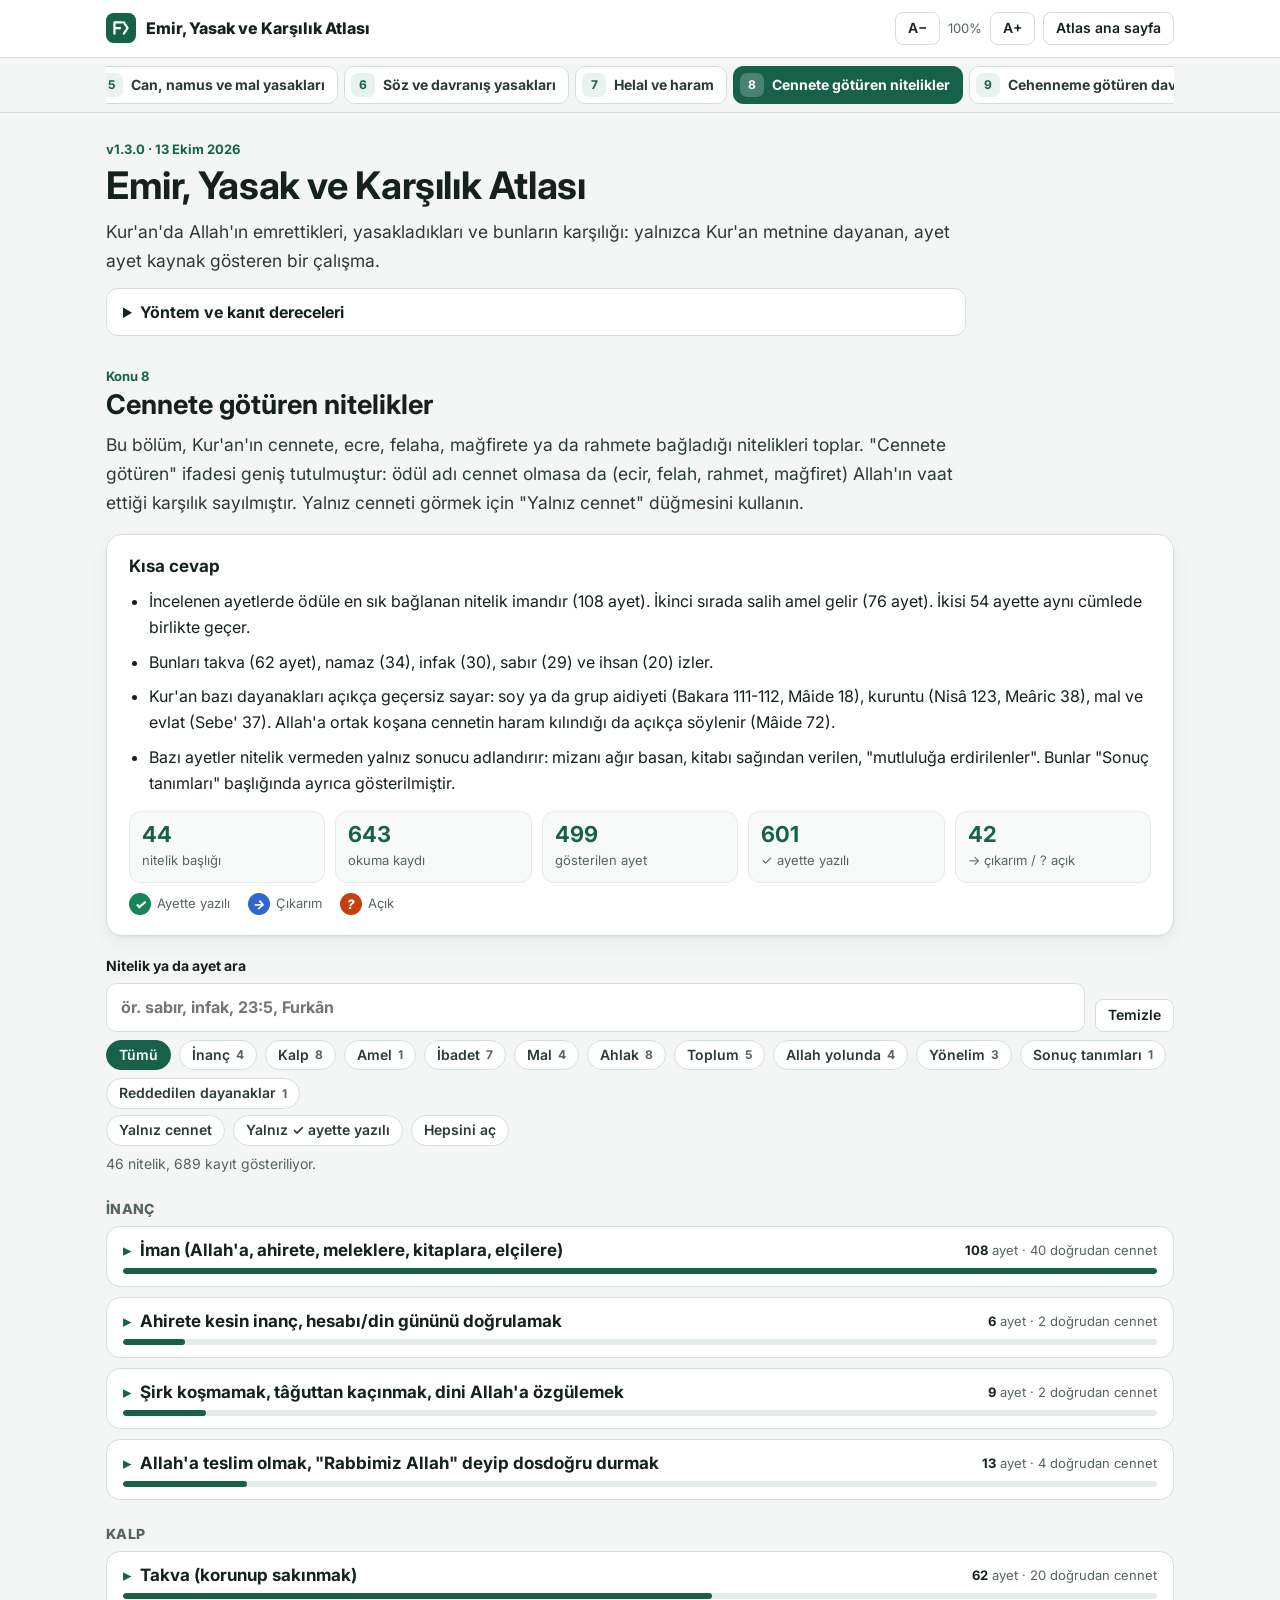
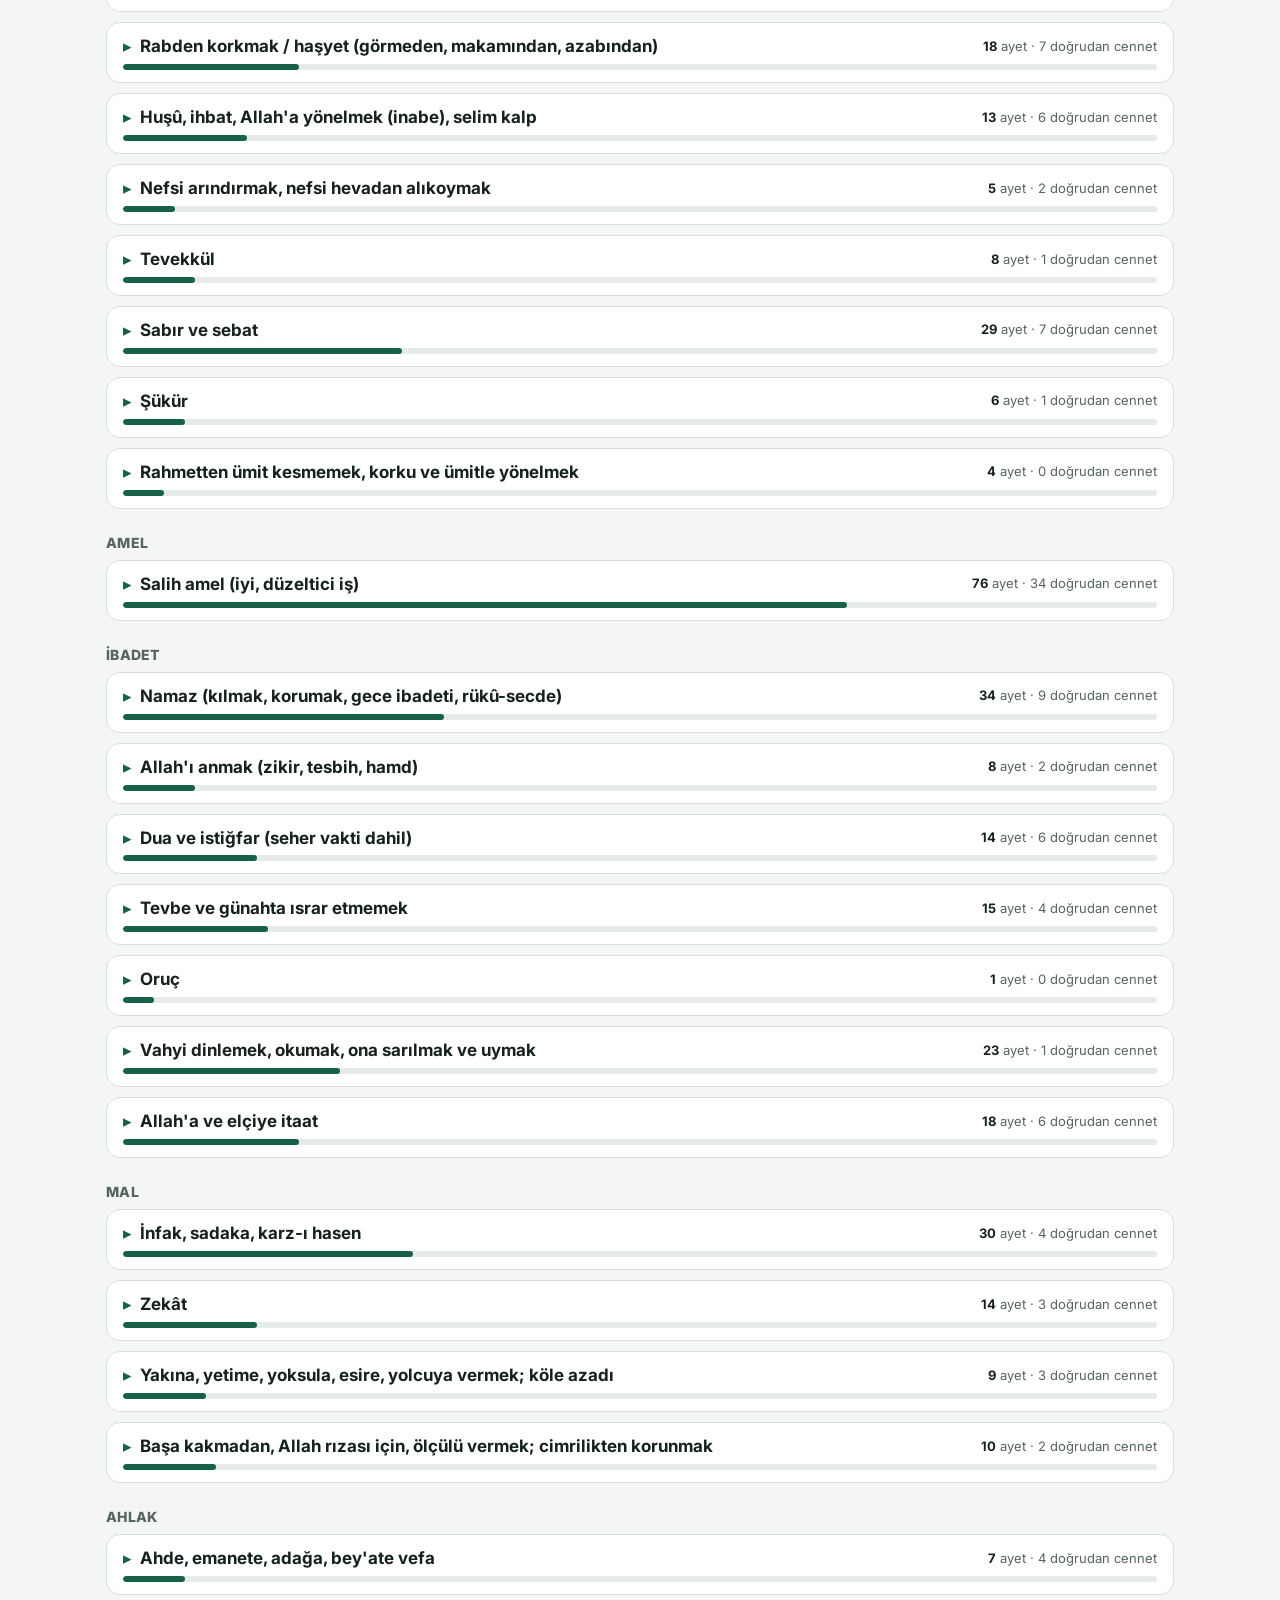
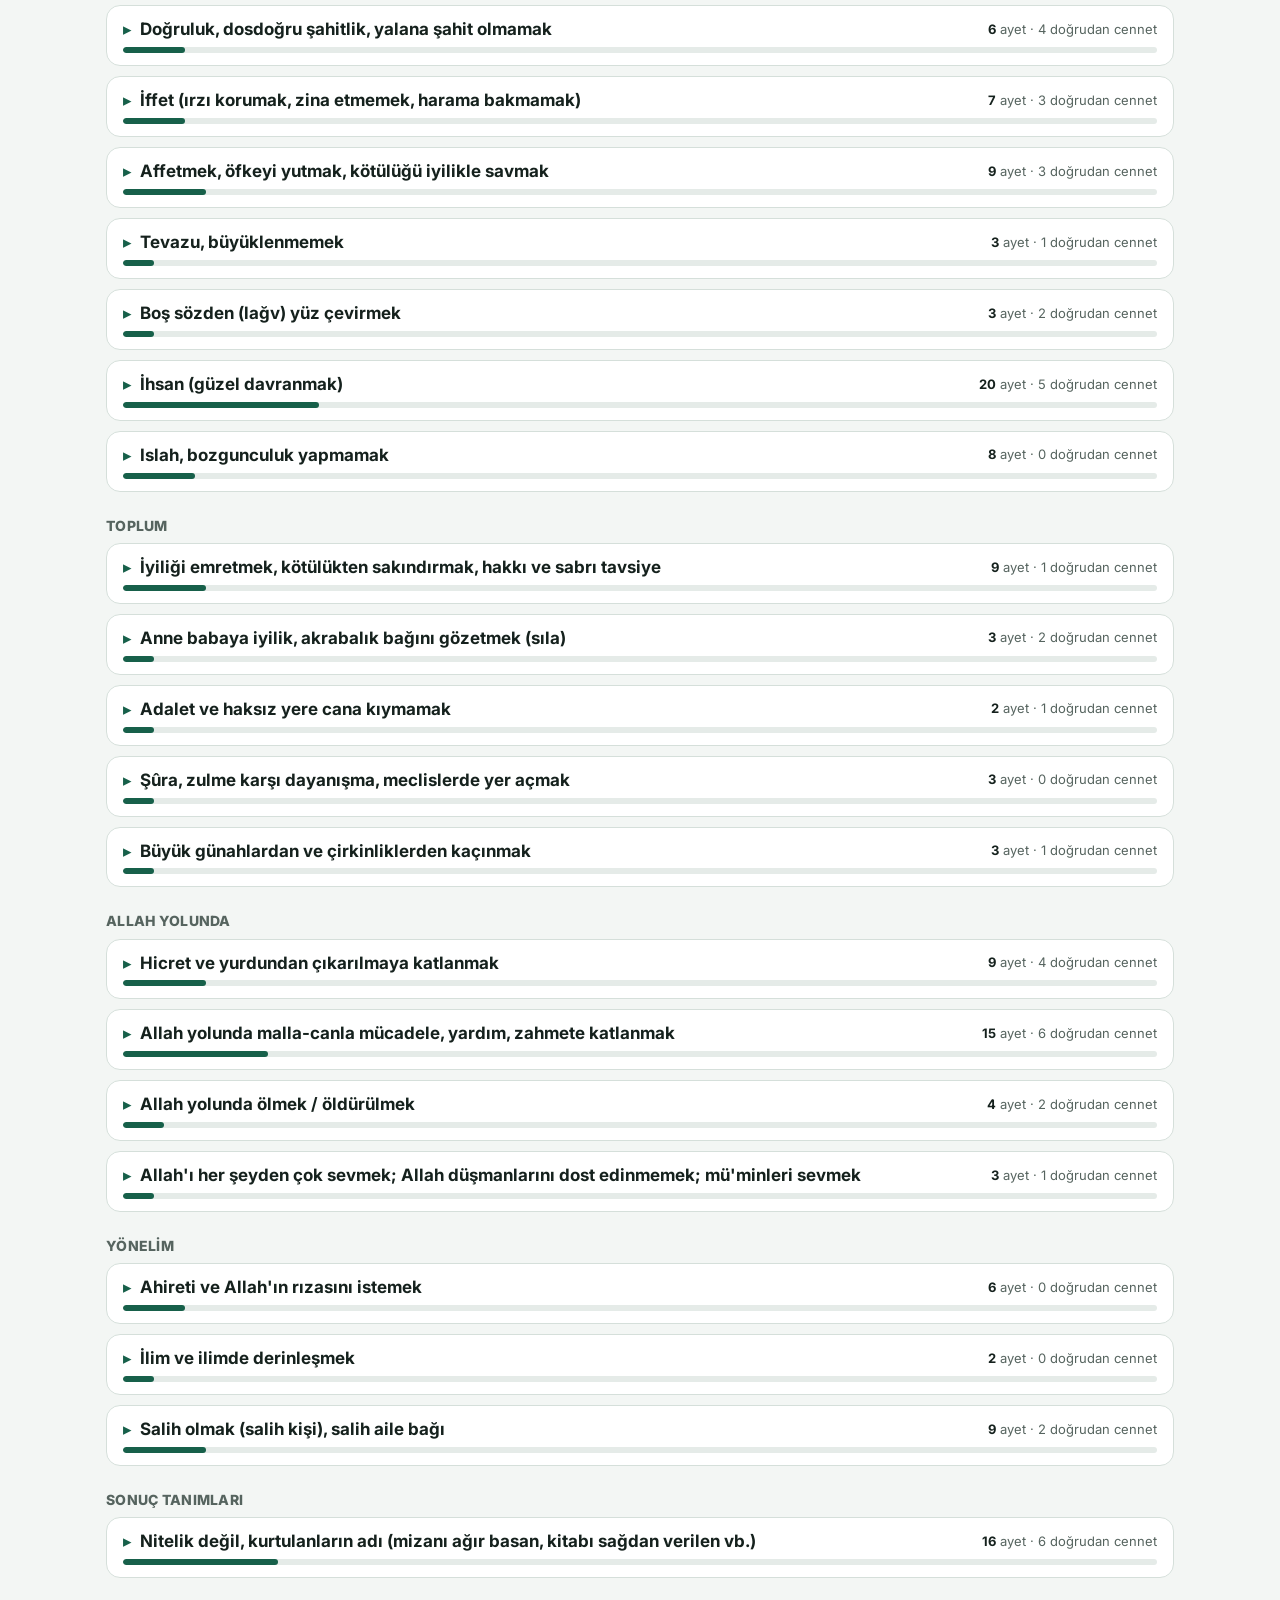
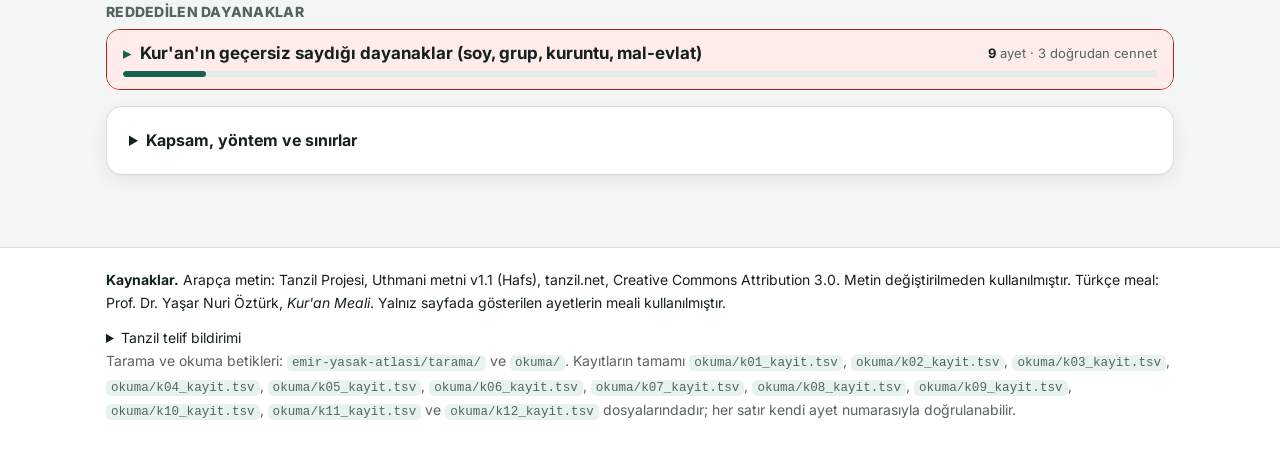
==== commit d7ca10bb: "Atlas v1.3.0: dış denetim 2. tur (K4-K12) bulguları doğrulanıp uygulandı 44 yeni bulgu Arapça metinl" ====
--- a/emir-yasak-atlasi/index.html
+++ b/emir-yasak-atlasi/index.html
@@ -147,7 +147,7 @@
 <nav class="tabbar" aria-label="Konular"><div class="wrap"><div class="tablist" id="tabs" role="tablist"></div></div></nav>
 <main id="ana" class="wrap">
   <section class="hero">
-    <p class="kicker">v1.2.0 · 13 Ekim 2026</p>
+    <p class="kicker">v1.3.0 · 13 Ekim 2026</p>
     <h1>Emir, Yasak ve Karşılık Atlası</h1>
     <p class="lead">Kur'an'da Allah'ın emrettikleri, yasakladıkları ve bunların karşılığı: yalnızca Kur'an metnine dayanan, ayet ayet kaynak gösteren bir çalışma.</p>
     <details class="method"><summary>Yöntem ve kanıt dereceleri</summary><ul><li>Kaynak yalnızca Kur'an'dır. Hadis, rivayet, mezhep görüşü ve tefsir kanıt olarak kullanılmaz.</li><li>Arapça metin: Tanzil Uthmani (Hafs), 6236 ayet. Türkçe meal: Yaşar Nuri Öztürk.</li><li>Her kayıt, niteliğin geçtiği ayeti ve ödülün söylendiği ayeti ayrı ayrı gösterir. Bunlar aynı ayet de olabilir, aynı pasajda art arda gelen ayetler de.</li><li>Kanıt derecesi: ✓ Ayette yazılı (bağ cümlede ya da &quot;işte onlar&quot; gibi bir gönderme ile açıkça kurulur), → Çıkarım (bağ bağlamdan çıkarılır), ? Açık (nitelik ya da bağ metinden belirlenemez).</li></ul></details>
@@ -186,7 +186,7 @@
 #====================================================================</pre></details>
   <p class="muted">Tarama ve okuma betikleri: <code>emir-yasak-atlasi/tarama/</code> ve <code>okuma/</code>. Kayıtların tamamı <code>okuma/k01_kayit.tsv</code>, <code>okuma/k02_kayit.tsv</code>, <code>okuma/k03_kayit.tsv</code>, <code>okuma/k04_kayit.tsv</code>, <code>okuma/k05_kayit.tsv</code>, <code>okuma/k06_kayit.tsv</code>, <code>okuma/k07_kayit.tsv</code>, <code>okuma/k08_kayit.tsv</code>, <code>okuma/k09_kayit.tsv</code>, <code>okuma/k10_kayit.tsv</code>, <code>okuma/k11_kayit.tsv</code> ve <code>okuma/k12_kayit.tsv</code> dosyalarındadır; her satır kendi ayet numarasıyla doğrulanabilir.</p>
 </div></footer>
-<script id="meta" type="application/json">{"konular":[{"no":1,"grup":"A","ad":"Temel emirler","ozet":"Kulluk, adalet ve ihsan, ahde vefa, emanet, doğruluk: Kur'an'ın emir ve övgü diliyle bildirdikleri ve ayette yazılı karşılıkları.","hazir":true,"vurgu":{"ad":"Yalnız emir ve yasak","alan":"kayit_tur","deger":["emir","yasak"],"sayim":"doğrudan emir/yasak"}},{"no":2,"grup":"A","ad":"Aile ve toplum emirleri","ozet":"Anne-baba, akraba, yetim, yoksul, yolcu ve komşuya karşı Kur'an'ın emir ve yasakları ile ayette yazılı karşılıkları.","hazir":true,"vurgu":{"ad":"Yalnız emir ve yasak","alan":"kayit_tur","deger":["emir","yasak"],"sayim":"doğrudan emir/yasak"}},{"no":3,"grup":"A","ad":"Mal ve infak","ozet":"İnfak, sadaka, zekât, Allah'a güzel borç ve cimrilik: emirler, yasaklar ve ayette bildirilen karşılıklar.","hazir":true,"vurgu":{"ad":"Yalnız emir ve yasak","alan":"kayit_tur","deger":["emir","yasak"],"sayim":"doğrudan emir/yasak"}},{"no":4,"grup":"B","ad":"Şirk ve ayetleri yalanlama","ozet":"Allah'a ortak koşmak ve ayetleri yalanlamak: emirler, yasaklar ve ayette bildirilen karşılıklar.","hazir":true,"vurgu":{"ad":"Yalnız emir ve yasak","alan":"kayit_tur","deger":["emir","yasak"],"sayim":"doğrudan emir/yasak"}},{"no":5,"grup":"B","ad":"Can, namus ve mal yasakları","ozet":"Öldürme, zina, hırsızlık, yetim malı, ribâ, ölçüde hile: emirler, yasaklar ve ayette bildirilen karşılıklar.","hazir":true,"vurgu":{"ad":"Yalnız emir ve yasak","alan":"kayit_tur","deger":["emir","yasak"],"sayim":"doğrudan emir/yasak"}},{"no":6,"grup":"B","ad":"Söz ve davranış yasakları","ozet":"Yalan, iftira, alay, gıybet, kibir, israf ve söz edebi: emirler, yasaklar ve ayette bildirilen karşılıklar.","hazir":true,"vurgu":{"ad":"Yalnız emir ve yasak","alan":"kayit_tur","deger":["emir","yasak"],"sayim":"doğrudan emir/yasak"}},{"no":7,"grup":"B","ad":"Helal ve haram","ozet":"Yiyecek-içecek ve evlilikte helal ve haram kılınanlar, Allah'a iftira sayılan kendiliğinden haramlaştırma: emirler, yasaklar ve ayette bildirilen karşılıklar.","hazir":true,"vurgu":{"ad":"Yalnız emir ve yasak","alan":"kayit_tur","deger":["emir","yasak"],"sayim":"doğrudan emir/yasak"}},{"no":8,"grup":"C","ad":"Cennete götüren nitelikler","ozet":"Kur'an'ın cennete ve Allah'ın ödülüne bağladığı nitelik ve davranışlar.","hazir":true,"vurgu":{"ad":"Yalnız cennet","alan":"odul","deger":"cennet","sayim":"doğrudan cennet"}},{"no":9,"grup":"C","ad":"Cehenneme götüren davranışlar","ozet":"Kur'an'ın ateşe ve azaba bağladığı tutum ve davranışlar.","hazir":true,"vurgu":{"ad":"Yalnız cehennem/ateş","alan":"tur","deger":"nar","sayim":"doğrudan ateş"}},{"no":10,"grup":"C","ad":"Karşılığın kuralları","ozet":"Zerre ağırlığı, tevbe ve bağışlanma, bağışlanmayacak günah, derece farkları.","hazir":true,"vurgu":{"ad":"Yalnız sonuç kayıtları","alan":"kayit_tur","deger":["sonuc"],"sayim":"davranış-karşılık sonucu"}},{"no":11,"grup":"D","ad":"Allah'ın sevdikleri ve sevmedikleri","ozet":"\"Yuhibbu\" ve \"lâ yuhibbu\" ifadeleri.","hazir":true,"vurgu":{"ad":"Yalnız \"sevmez\"","alan":"odul","deger":"sevilmeme","sayim":"Allah sevmez"}},{"no":12,"grup":"D","ad":"Günah sınıfları","ozet":"Kebâir, fahşâ, lemem, ism, zenb, fısk, bağy, münker: Kur'an'ın günahı adlandırdığı yerler.","hazir":true,"vurgu":{"ad":"Yalnız emir ve yasak","alan":"kayit_tur","deger":["emir","yasak"],"sayim":"doğrudan emir/yasak"}}],"gruplar":[{"id":"A","ad":"Emirler"},{"id":"B","ad":"Yasaklar"},{"id":"C","ad":"Karşılık"},{"id":"D","ad":"Sınıflar"}],"odulAdi":{"cennet":"Cennet","ecir":"Ecir (ödül)","felah":"Felah (kurtuluş)","magfiret":"Mağfiret","magfiret_ecir":"Mağfiret ve ecir","rahmet":"Rahmet","korku_yok":"Korku ve hüzün yok","sevap":"Sevap","karsilik":"Karşılık","ovgu":"Övgü (ödül adı yok)","kat_kat":"Kat kat artırma","artirma":"Artırma","husna":"Hüsnâ (en güzel)","derece":"Derece","mujde":"Müjde","hayir":"Hayır (daha hayırlı)","fevz":"Fevz (büyük kurtuluş)","ahiret_ecri":"Ahiret ecri","ahiret_sevabi":"Ahiret sevabı","ahiret_hayirli":"Ahiret daha hayırlı","ecir_iki_kat":"İki kat ecir","hesapsiz_ecir":"Hesapsız ecir","gunah_ortme":"Günahların örtülmesi","gunah_silme":"Kötülüklerin silinmesi","tam_karsilik":"Tam karşılık","kabul":"Kabul","hidayet":"Hidayet","emniyet":"Güven","ustunluk":"Kıyamette üstünlük","fazl":"Fazl (lütuf)","rizik":"Rızık","beraberlik":"Seçkinlerle beraberlik","pay":"Pay","kurtulus":"Kurtuluş","akibet":"Güzel son (âkıbet)","rıza":"Rıza","selam":"Selam","tuba":"Tûbâ","likaullah":"Rabbe kavuşma","sukranla_karsilanma":"Çabanın şükranla karşılanması","seytandan_korunma":"Şeytandan korunma","hayat_tayyibe_ecir":"Güzel hayat ve ecir","kendi_lehine":"Kendi lehine","yukselme":"Yükselme","yerine_konma":"Yerine konma","diledikleri":"Dilediği her şey","allah_katindaki":"Allah katındaki (daha hayırlı)","goz_aydinligi":"Gizlenmiş göz aydınlığı","dua_kabulu":"Duanın kabulü","esitsizlik":"Kötülerle bir tutulmama","velayet":"Allah'ın dostluğu","yardim":"Yardım","yardim_sebat":"Yardım ve sebat","hidayet_artisi":"Hidayetin artması","hidayet_artisi_takva":"Hidayet artışı ve takva","kifayet":"Allah'ın yetmesi","cikis_rizik":"Çıkış yolu ve rızık","kolaylik":"Güçlükten sonra kolaylık","seyyiat_ortme_ecir":"Kötülüklerin örtülmesi ve büyük ecir","rahmet_iki_pay":"Rahmetten iki pay","ecir_nur":"Ecir ve nur","kavusma":"Soyuna kavuşma","azaptan_korunma":"Azaptan korunma","ashab_meymene":"Sağın ehli","rizaya_ermek":"Hoşnutluğa ermek","hosnut_yasam":"Hoşnut bir yaşayış","husrandan_istisna":"Hüsrandan istisna","hayirda_yarisma":"Hayırda öne geçenler","ecir_sukran":"Ecir ve şükran","cennet_haram":"Cennet haram","cennete_giremez":"Cennete giremez","dunyevi_kurtulus":"Dünyada kurtuluş (kıssa)","dunyevi_bereket":"Dünyada bereket","dunyevi_yerlesme":"Yurda yerleşme (kıssa)","helaktan_korunma":"Helâktan korunma","yeryuzune_varislik":"Yeryüzüne vârislik","cehennemden_uzaklik":"Cehennemden uzak tutulma","sapmamak_bedbaht_olmamak":"Sapmamak, bedbaht olmamak","ahirette_salihlerle":"Ahirette salihlerle","kadem_sidk":"Doğruluk makamı","arinma":"Arınma","ahiret_yurdu":"Ahiret yurdu","daha_hayirlisi":"Daha hayırlısı","ahiret":"Ahiret","salih_amel_yazilir":"Salih amel yazılır","seyyiatin_hasenata_donmesi":"Kötülüklerin iyiliğe çevrilmesi","kolay_hesap":"Kolay hesap","sevgi":"Allah'ın sevgisi","furkan_ortme":"Furkan ve kötülüklerin örtülmesi","karsitlik":"Karşıtıyla bir olmamak","hayat":"Hayat","-":"—","azap":"Azap","vaat":"Vaat","gunah_yok":"Günah yok","hasene":"Güzellik (hasene)","sorumluluk_yok":"Aleyhine yol (sorumluluk) yok","allah_beraberligi":"Allah'ın beraberliği","saglam_kulp":"En sağlam kulpa tutunma","allahin_ahde_vefasi":"Allah'ın da ahdine vefası","yol_serbest":"Yolunun serbest bırakılması","din_kardesligi":"Dinde kardeşlik","ahirette_nasip_yok":"Ahirette nasip yok","amel_bosa":"Amellerin boşa çıkması","amel_boşa":"Amellerin boşa çıkması","amel_boşa_husran":"Amellerin boşa çıkması ve hüsran","asagilik":"Aşağılık kişiler arasında olmak","atesten_cikarilmama":"Ateşten çıkarılmama","ayetlerden_uzak_tutma":"Ayetlerden uzak tutulma","azap_ani":"Ansızın gelen azap","azap_artisi":"Azabın artırılması","azap_azim":"Büyük azap","azap_buyuk":"Büyük azap","azap_buyuk_gun":"Büyük günün azabı","azap_cetin":"Çetin azap","azap_dilerse":"Dilerse azap eder","azap_dunya":"Dünyada azap","azap_dunyevi":"Dünyevi azap","azap_elim":"Acıklı azap","azap_en_buyuk":"En büyük azap","azap_essiz":"Eşsiz azap","azap_genel":"Azap","azap_gokten":"Gökten azap","azap_hafiflemez":"Azabın hafifletilmemesi","azap_hafifletilmez":"Azabın hafifletilmemesi","azap_hak":"Azabın hak olması","azap_hak_oldu":"Azabın hak olması","azap_hazir":"Hazırlanmış azap","azap_henuz_tatmama":"Azabı henüz tatmamış olma","azap_hizy":"Rezillik azabı","azap_horlayici":"Horlayıcı azap","azap_iki_kat":"İki kat azap","azap_kamcisi":"Azap kamçısı","azap_katlama":"Azabın katlanması","azap_katli":"Katlanmış azap","azap_kaynar_su":"Kaynar su azabı","azap_korkunc":"Korkunç azap","azap_kotu":"Kötü azap","azap_kusatan":"Kuşatan azap","azap_kusatma":"Azabın kuşatması","azap_muhin":"Alçaltıcı azap","azap_pislik":"Pislik azabı","azap_siddetli":"Şiddetli azap","azap_sonsuz":"Sonsuz azap","azap_surekli":"Sürekli azap","azap_uzatma":"Azabın uzatılması","azap_vay":"Vay ve azap","azap_ve_sapiklik":"Azap ve sapıklık","azap_yakalama":"Azabın yakalaması","azap_yakici":"Yakıcı azap","azap_yakin":"Yakın azap","azapta_ortaklik":"Azapta ortaklık","basarisizlik":"Başarısızlık","bela_dunya":"Dünyada bela","belirsiz":"Karşılık belirtilmez","benligini_unutturma":"Öz benliğini unutturma","boyuna_dolanma":"Boyuna dolanma","bozguna_ugratilma":"Bozguna uğratılma","bukagi":"Boyuna bukağı","bukagi_ve_cehennem":"Bukağı ve cehennem","carpilip_tepelenme":"Çarpılıp tepelenme","cehennem":"Cehennem","cehennem_azabi":"Cehennem azabı","cehennem_gorme":"Cehennemi görme","cehennem_odunu":"Cehenneme odun olma","cehenneme_atilma":"Cehenneme atılma","celde_100":"Yüz celde","celde_80":"Seksen celde","ceza_sel":"Sel cezası","cezalandirilma":"Cezalandırılma","cezalandirma":"Cezalandırma","dar_gecim":"Dar geçim","denk_ceza":"Denk ceza","devirlerce_kalis":"Devirlerce kalış","dislanma":"Dışlanma","donusturme":"Maymuna çevrilme","dunyevi_kucuk_azap":"Dünyada küçük azap","ebedi_kalis":"Ebedi kalış","felah_yok":"Felah bulamama","fidye_kabul_edilmez":"Fidye kabul edilmez","fitne_veya_azap":"Fitne ya da azap","gark":"Suda boğulma","gark_ve_nar":"Boğulma ve ateş","gazab":"Allah'ın gazabı","gazab_husran":"Gazap ve hüsran","gazab_lanet_cehennem":"Gazap, lanet ve cehennem","gazab_ve_azap":"Gazap ve azap","gazab_ve_muhur":"Gazap ve mühür","gokten_felaket":"Gökten felaket","goz_kor_etme":"Gözlerin kör edilmesi","gunah_yuklenme":"Günah yüklenme","had_dunya":"Dünyada had cezası","haram_kilma":"Helalin haram kılınması","hasret":"Hasret","haviye":"Hâviye","helak":"Helâk","hidayet_edilmeme":"Hidayet verilmeme","hizy":"Rezillik","husran":"Hüsran","husranin_en_beteri":"Hüsranın en beteri","hutame":"Hutame","ibret_cezasi":"İbret cezası","iftira_gunah":"İftira ve açık günah yüklenme","ikinci_firsat_yok":"İkinci fırsat yok","iman_gec_fayda_yok":"Geç kalan iman yarar sağlamaz","iman_yarar_saglamaz_husran":"İman yarar sağlamaz, hüsran","intikam":"İntikam","istidrac":"Basamak basamak çöküş","kayip_ve_amel_boşa":"Kayıp ve amellerin boşa çıkması","kaynar_su":"Kaynar su","kaynar_su_ve_atik_su":"Kaynar su ve irin","kendi_aleyhine":"Kendi aleyhine","kiyamette_getirme":"Kıyamette yüklenip getirme","kor_hasir":"Kör haşredilme","korkunc_tutus":"Korkunç tutuş","korumasizlik":"Koruyucusuz kalma","kotuluklerin_yakalamasi":"Kötülüklerin yakalaması","kusatma":"Kuşatma","lanet":"Lanet","lanet_sagirlik":"Lanet ve sağırlık","lanet_ve_olum":"Lanet ve öldürülme","magfiret_yok":"Bağışlanmama","mahvolma":"Mahvolma","mevlasizlik":"Mevlâsız kalma","muhur":"Mühür","muhur_ve_saptirma":"Mühür ve saptırılma","muhurlenme":"Mühürlenme","mujde_yok":"Müjde yok","nar":"Ateş","nar_alevli":"Alevli ateş","nar_buyuk":"Büyük ateş","nar_ebedi":"Ebedi ateş","nar_sekar":"Sekar ateşi","nifak_yerlestirme":"Kalplere ikiyüzlülük yerleştirme","perdelenme":"Rabden perdelenme","rezillik_ve_azap":"Rezillik ve azap","rizik_haram":"Rızkın haram kılınması","ruzgar_azabi":"Rüzgâr azabı","sapiklik_vay":"Vay ve sapıklık","sapiklik_velisiz":"Sapıklık ve velisizlik","saptirilma":"Saptırılma","sarsinti":"Sarsıntı","sefaatsizlik":"Şefaatsizlik","seytan_musallat":"Şeytan musallat etme","seytan_susleme":"Şeytanın süslemesi","siccin":"Siccîn","sur_ve_azap":"Sur ve azap","surgun_ve_nar":"Sürgün ve ateş","tas_ruzgari":"Taş fırlatan rüzgâr","tas_yagmuru":"Taş yağmuru","tayyibat_haram":"Temiz şeylerin haram kılınması","tehdit":"Tehdit","tek_ses":"Tek ses","tovbe_kabul_edilmez":"Tövbe kabul edilmez","unutulma":"Allah'ın unutması","unutulma_ve_nar":"Unutulma ve ateş","vay":"Vay haline","vebal_ve_azap":"Vebal ve azap","yakalama":"Yakalama","yangin_azabi":"Yangın azabı","yardimsizlik":"Yardımsızlık","yildirim":"Yıldırım","yildiz_atisi":"Yıldız atışı","yukselen_azap":"Yükselen azap","yuz_kararmasi":"Yüzlerin kararması","zakkum":"Zakkum","zalim_sayilma":"Zalim sayılma","zillet":"Zillet","zillet_azabi":"Zillet azabı","zincir_ve_nar":"Zincir ve ateş","zorlu_hesap_ve_azap":"Zorlu hesap ve azap","el_kesme":"Elin kesilmesi","kisas":"Kısas","gulul_yuk":"Aşırdığını kıyamette yüklenip getirme","buyuk_vebal":"Büyük vebal","yok":"Bu ayette karşılık belirtilmez","azap_en_elim":"En acı azap","buyuk_zulum":"Büyük zulüm sayılma","en_serli_yaratik":"Yaratıkların en şerlisi","hesaba_cekilme":"Hesaba çekilme","kahretme":"Kahrolma","korku_salma":"Kalplere korku salınması","kotu_son":"Kötü son","musrik_sayilma":"Müşrik sayılma","sapiklik_donussuz":"Dönüşü olmayan sapıklık","yalniz_horlanmis":"Yalnız bırakılıp horlanma","dusmanlik_salma":"Aralarına düşmanlık ve nefret salınması","sevilmeme":"Allah'ın sevmemesi","maskaraya_cevirme":"Maskaraya çevrilme","seytanin_kardesi":"Şeytanların kardeşi olma","infak_kabul_edilmez":"İnfakın kabul edilmemesi","kotuluk_cemberi":"Kötülük çemberi üzerlerine","nar_lanet_azap":"Cehennem ateşi, lanet ve kalıcı azap"},"odulTur":{"ahirette_nasip_yok":"husran","amel_bosa":"husran","amel_boşa":"husran","amel_boşa_husran":"husran","asagilik":"azap","atesten_cikarilmama":"nar","ayetlerden_uzak_tutma":"ruhsal","azap":"azap","azap_ani":"azap","azap_artisi":"azap","azap_azim":"azap","azap_buyuk":"azap","azap_buyuk_gun":"azap","azap_cetin":"azap","azap_dilerse":"azap","azap_dunya":"dunya","azap_dunyevi":"dunya","azap_elim":"azap","azap_en_buyuk":"azap","azap_essiz":"azap","azap_genel":"azap","azap_gokten":"dunya","azap_hafiflemez":"azap","azap_hafifletilmez":"azap","azap_hak":"azap","azap_hak_oldu":"azap","azap_hazir":"azap","azap_henuz_tatmama":"azap","azap_hizy":"azap","azap_horlayici":"azap","azap_iki_kat":"azap","azap_kamcisi":"dunya","azap_katlama":"azap","azap_katli":"azap","azap_kaynar_su":"nar","azap_korkunc":"azap","azap_kotu":"azap","azap_kusatan":"azap","azap_kusatma":"azap","azap_muhin":"azap","azap_pislik":"dunya","azap_siddetli":"azap","azap_sonsuz":"azap","azap_surekli":"azap","azap_uzatma":"azap","azap_vay":"azap","azap_ve_sapiklik":"azap","azap_yakalama":"dunya","azap_yakici":"nar","azap_yakin":"azap","azapta_ortaklik":"azap","basarisizlik":"husran","bela_dunya":"dunya","belirsiz":"husran","benligini_unutturma":"ruhsal","boyuna_dolanma":"azap","bozguna_ugratilma":"dunya","bukagi":"azap","bukagi_ve_cehennem":"nar","carpilip_tepelenme":"dunya","cehennem":"nar","cehennem_azabi":"nar","cehennem_gorme":"nar","cehennem_odunu":"nar","cehenneme_atilma":"nar","celde_100":"dunya","celde_80":"dunya","cennet_haram":"husran","cennete_giremez":"husran","ceza_sel":"dunya","cezalandirilma":"azap","cezalandirma":"azap","dar_gecim":"dunya","denk_ceza":"dunya","devirlerce_kalis":"nar","dislanma":"dunya","donusturme":"dunya","dunyevi_kucuk_azap":"dunya","ebedi_kalis":"nar","felah_yok":"husran","fidye_kabul_edilmez":"husran","fitne_veya_azap":"azap","gark":"dunya","gark_ve_nar":"nar","gazab":"gazab","gazab_husran":"gazab","gazab_lanet_cehennem":"gazab","gazab_ve_azap":"gazab","gazab_ve_muhur":"gazab","gokten_felaket":"dunya","goz_kor_etme":"dunya","gunah_yuklenme":"azap","had_dunya":"dunya","haram_kilma":"dunya","hasret":"husran","haviye":"nar","helak":"dunya","hidayet_edilmeme":"ruhsal","hizy":"azap","husran":"husran","husranin_en_beteri":"husran","hutame":"nar","ibret_cezasi":"dunya","iftira_gunah":"azap","ikinci_firsat_yok":"husran","iman_gec_fayda_yok":"husran","iman_yarar_saglamaz_husran":"husran","intikam":"dunya","istidrac":"dunya","kayip_ve_amel_boşa":"husran","kaynar_su":"nar","kaynar_su_ve_atik_su":"nar","kendi_aleyhine":"husran","kiyamette_getirme":"azap","kor_hasir":"azap","korkunc_tutus":"dunya","korumasizlik":"husran","kotuluklerin_yakalamasi":"dunya","kusatma":"dunya","lanet":"gazab","lanet_sagirlik":"gazab","lanet_ve_olum":"gazab","magfiret_yok":"husran","mahvolma":"dunya","mevlasizlik":"husran","muhur":"ruhsal","muhur_ve_saptirma":"ruhsal","muhurlenme":"ruhsal","mujde_yok":"husran","nar":"nar","nar_alevli":"nar","nar_buyuk":"nar","nar_ebedi":"nar","nar_sekar":"nar","nifak_yerlestirme":"ruhsal","perdelenme":"husran","rezillik_ve_azap":"azap","rizik_haram":"dunya","ruzgar_azabi":"dunya","sapiklik_vay":"ruhsal","sapiklik_velisiz":"ruhsal","saptirilma":"ruhsal","sarsinti":"dunya","sefaatsizlik":"husran","seytan_musallat":"ruhsal","seytan_susleme":"ruhsal","siccin":"nar","sur_ve_azap":"azap","surgun_ve_nar":"nar","tas_ruzgari":"dunya","tas_yagmuru":"dunya","tayyibat_haram":"dunya","tehdit":"azap","tek_ses":"dunya","tovbe_kabul_edilmez":"husran","unutulma":"husran","unutulma_ve_nar":"nar","vay":"azap","vebal_ve_azap":"azap","yakalama":"dunya","yangin_azabi":"nar","yardimsizlik":"husran","yildirim":"dunya","yildiz_atisi":"azap","yukselen_azap":"azap","yuz_kararmasi":"azap","zakkum":"nar","zalim_sayilma":"azap","zillet":"azap","zillet_azabi":"azap","zincir_ve_nar":"nar","zorlu_hesap_ve_azap":"dunya","el_kesme":"dunya","kisas":"dunya","gulul_yuk":"azap","buyuk_vebal":"husran","yok":"husran","azap_en_elim":"azap","buyuk_zulum":"husran","en_serli_yaratik":"azap","hesaba_cekilme":"azap","kahretme":"gazab","korku_salma":"ruhsal","kotu_son":"dunya","musrik_sayilma":"husran","sapiklik_donussuz":"ruhsal","yalniz_horlanmis":"husran","dusmanlik_salma":"ruhsal","sevilmeme":"gazab","maskaraya_cevirme":"azap","seytanin_kardesi":"ruhsal","infak_kabul_edilmez":"husran","kotuluk_cemberi":"dunya","nar_lanet_azap":"nar"},"turAdi":{"nar":"Ateş","azap":"Azap","dunya":"Dünyada ceza","husran":"Kayıp ve boşa gitme","gazab":"Gazap ve lanet","ruhsal":"Kalp ve yol kaybı"},"sure":[null,"Fâtiha","Bakara","Âl-i İmrân","Nisâ","Mâide","En'âm","A'râf","Enfâl","Tevbe","Yûnus","Hûd","Yûsuf","Ra'd","İbrâhîm","Hicr","Nahl","İsrâ","Kehf","Meryem","Tâhâ","Enbiyâ","Hac","Mü'minûn","Nûr","Furkân","Şuarâ","Neml","Kasas","Ankebût","Rûm","Lokmân","Secde","Ahzâb","Sebe'","Fâtır","Yâsîn","Sâffât","Sâd","Zümer","Mü'min","Fussilet","Şûrâ","Zuhruf","Duhân","Câsiye","Ahkâf","Muhammed","Fetih","Hucurât","Kâf","Zâriyât","Tûr","Necm","Kamer","Rahmân","Vâkıa","Hadîd","Mücâdele","Haşr","Mümtehine","Saf","Cuma","Münâfikûn","Teğâbün","Talâk","Tahrîm","Mülk","Kalem","Hâkka","Meâric","Nûh","Cin","Müzzemmil","Müddessir","Kıyâme","İnsân","Mürselât","Nebe'","Nâziât","Abese","Tekvîr","İnfitâr","Mutaffifîn","İnşikâk","Bürûc","Târık","A'lâ","Gâşiye","Fecr","Beled","Şems","Leyl","Duhâ","İnşirâh","Tîn","Alak","Kadir","Beyyine","Zilzâl","Âdiyât","Kâria","Tekâsür","Asr","Hümeze","Fîl","Kureyş","Mâûn","Kevser","Kâfirûn","Nasr","Tebbet","İhlâs","Felak","Nâs"],"metin":{"1":{"giris":"Bu bölüm, Kur'an'ın en temel buyruklarını toplar: yalnız Allah'a kulluk, adalet ve ihsan, ahde ve yemine vefa, emanete sahip çıkmak ve doğruluk. Her kaydın türü işaretlidir: Emir (doğrudan buyruk), Yasak (doğrudan nehiy), Sonuç (davranış ve karşılığı birlikte) ve Tanım (bir davranışın övgüyle ya da kınamayla anlatılması, emir olarak verilmesi ya da bir elçinin kavmine söylemesi). Bu sayfa Kur'an'ın ne söylediğini gösterir; kimsenin âkıbeti hakkında hüküm vermez.","kisa":["Doğrudan emir olarak yazılanlar 64 ayettedir; doğrudan yasak olarak yazılanlar 15 ayettedir. Başlıca emir: \"Allah'a kulluk edin, O'na hiçbir şeyi ortak koşmayın\" (Nisâ 36); adalet ve ihsan emri Nahl 90'dadır; emanetlerin ehline verilmesi ve adaletle hükmedilmesi Nisâ 58'dedir; ahde vefa Mâide 1, En'âm 152 ve İsrâ 34'tedir.","Kulluk başlığı 61 ayette, adalet ve ihsan başlıkları 67 ayette, söz, emanet ve doğruluk başlıkları 47 ayette işlenir. Resullerin kavmine ilk sözü olarak aktarılan \"Allah'a kulluk edin\" cümlesi Nûh, Hûd, Sâlih ve Şuayb anlatılarında ayrı ayrı kayıtlıdır.","Ayette karşılığı da bildirilen kayıtlar 53 ayettedir. Ayet karşılık yazmıyorsa bu sayfa da karşılık yazmaz; örneğin güzel davrananların ödülünün yitirilmeyeceği (Hûd 115, Yûsuf 90), adil davrananların sevildiği (Hucurât 9, Mümtehine 8) ve ahdi bozanlara lanet olduğu (Ra'd 25) bildirilir.","Bu bölüm Konu 8 (cennete götüren nitelikler) ile, Konu 5 (ölçü-tartı, yetim malı), Konu 6 (israf, söz edebi) ve Konu 2 (anne-baba ve akrabaya iyilik) ile kısmen örtüşür. Sayılar toplanıp tek bir toplam gibi okunmamalıdır."],"kapsam":["Hedef ayetler: Arapça metinde şu kalıplar arandı: abd (kulluk/ibadet), adl ve kıst (adalet), ihsan ve muhsin, ahd, vefâ ve ikfâ, emâne, sıdk (doğruluk). Tarama 247 ayet verdi.","Hedef ayetler önceki ve sonraki ayetlerle birlikte bloklar halinde okundu (194 pasaj, 660 ayet). Okumadan sonra kök kontrolü bütün Kur'an'da ayrıca yapıldı; bu kontrol \"Allah'a kulluk edin\" cümlesi geçen ve ilk okumada kayda geçmeyen ayetleri ortaya çıkardı, bunlar eklendi. Hedef listesinde olup hiçbir kayda girmeyen ayetler gözden geçirildi; çoğu kök olarak geçen ama konuyla ilgisiz ya da yalnızca kıssa anlatan ayetlerdir.","İkinci kontrol: her kayıtta davranışın Arapça kökü davranış ayetinde (gerekirse yanındaki ayette) mekanik olarak arandı; kökü ahd olmayan üç kayıt (Bakara 63 ve Mâide 7: mîsâk; Muhammed 21: sıdk) \"verilen söz\" anlamıyla elle doğrulandı.","Kapsam dışı bırakılanlar: ölçü ve tartıda hile (Konu 5), anne-baba, akraba, yetim ve komşuya iyilik (Konu 2), infak ve zekât (Konu 3), şükür ve sabır emirleri (Konu 8). \"İhsan\" kaydı yalnızca güzel davranma ve güzel davrananların karşılığını içerir.","Bilinen sınırlar: Kur'an'da \"ibadet\" kelimesi yalnız Allah'a değil, tapılan başka şeylere de kullanılır; bu sayfa yalnız Allah'a kulluk emrini, başkasına kulluğun yasağını ve bu kulluğa dair tanım kayıtlarını verir. Yanlış anlaşılmasın diye tanım kayıtlarının türü ayrıca işaretlidir.","Denetim (13 Ekim 2026): her kayıt ayet metniyle tek tek yeniden okundu. Beş kayıtta karşılık kodu ayetin lafzına göre düzeltildi (Yûsuf 22 ecir, Hac 37 müjde, Bakara 58 ve A'râf 161 artırma, Rahmân 60 karşılık); Ahzâb 5'teki adalet bağı, ayet açıkça \"Allah katında adalete daha uygundur\" dediği için \"✓ Açık\" yapıldı.","Dış denetim (14 Ekim 2026): bağımsız bir yapay zekâ denetiminin bulguları Arapça metinle tek tek doğrulandı; yalnız doğrulananlar uygulandı. Karşılık kodları lafza yaklaştırıldı (\"kezâlike neczi\" ayetlerinde ecir yerine karşılık; Nahl 30 ve Zümer 10'da hüsnâ yerine hasene; Tevbe 91, Ankebût 69, Lokmân 22 ve Ahkâf 12'de ayetteki sonuç kodlandı); Bakara 40'taki \"ben de ahdinize vefa göstereyim\" karşılığı eklendi. Sıdk kelimesi davranış değil zümre ya da makam adı olarak geçtiği için Nisâ 69 ve Yûnus 2 \"→\" yapıldı. \"Emredildi/yasaklandım\" biçimindeki aktarılmış buyruklar bütün atlasta Tanım türüne alındı."]},"2":{"giris":"Bu bölüm, Kur'an'ın anne-babaya, akrabaya, yetime, yoksula, yolda kalmışa ve komşuya karşı verdiği emirleri ve yasakları toplar. Her kaydın türü işaretlidir: Emir (doğrudan buyruk), Yasak (doğrudan nehiy), Sonuç (davranış ve ayette yazılı karşılığı birlikte) ve Tanım (bir davranışın övgüyle ya da kınamayla anlatılması). Bu sayfa Kur'an'ın ne söylediğini gösterir; kimsenin âkıbeti hakkında hüküm vermez.","kisa":["Doğrudan emir olarak yazılanlar 26 ayettedir; doğrudan yasak olarak yazılanlar 5 ayettedir. Ana başlıklar: \"Ana-babaya çok iyi davranın\" (İsrâ 23, En'âm 151, Nisâ 36); \"akrabaya hakkını ver, yoksula, yolda kalmışa da\" (İsrâ 26, Rûm 38); yetime kötü davranmama (Duhâ 9) ve yoksulu azarlamama (Duhâ 10). Komşu için tek ayet vardır: Nisâ 36.","Anne-baba ve akraba başlıkları 28 ayette, yetim, yoksul ve yolcu başlıkları 35 ayette, komşu başlığı 1 ayette işlenir. Anne-baba emri dört ayette Allah'a kulluk ya da ortak koşmama emrinin hemen ardından gelir (Bakara 83, Nisâ 36, En'âm 151, İsrâ 23); anne-baba ortak koşmaya zorlarsa onlara itaat edilmez, yine de dünyada onlarla örfe uygun geçinilir (Lokmân 15, Ankebût 8).","Ayette karşılığı da bildirilen kayıtlar 7 ayettedir. Yoksulu doyurmayı özendirmemek, Hâkka 34 ve Müddessir 44'te cehennemle birlikte anılır; yetime ve yoksula yemek yedirenler İnsân 8-12'de cennetle ödüllendirilir; rahimleri koparanlara Muhammed 22-23'te lanet bildirilir. Ayet karşılık yazmıyorsa bu sayfa da karşılık yazmaz.","Bu bölüm Konu 1 (Allah'a kulluk ve iyilik emri), Konu 3 (infak ve zekât), Konu 5 (yetim malı) ile kısmen örtüşür. Sayılar toplanıp tek bir toplam gibi okunmamalıdır."],"kapsam":["Hedef ayetler: Arapça metinde şu kalıplar arandı: vâlideyn ve ebeveyn (vâlid/velid biçimleri dâhil), ebeveyn adları, ümmehât, ervâm, kurbâ ve akrabûn, yetîm ve yetâmâ, miskîn ve mesâkîn, fakîr ve fukarâ, sâil ve mahrûm, ibnü's-sebîl, câr ve cenb. Tarama 100 ayet verdi.","Hedef ayetler önceki ve sonraki 1 ayetle birlikte bloklar halinde okundu (70 pasaj, 252 ayet). Yazım farkı yüzünden kaçan biçimler (vâlideyn, Osmanlı hattında \"velideyn\") ikinci taramada eklenerek bulundu.","İkinci kontrol: her kayıtta davranışın Arapça kökü davranış ayetinde (gerekirse yanındaki ayette) mekanik olarak arandı.","Kapsam dışı bırakılanlar: yetim malı yemenin yasağı (Konu 5), miras payları (Nisâ 11-12), evlilikte haram kılınan akrabalar (Konu 7), emzirme ve çocuk bakımı (Bakara 233), Yûsuf ve Mûsâ kıssalarındaki anne-baba anlatıları, zıhar. İnfak ve zekât kalemleri (Tevbe 60, Bakara 177 gibi) yalnız bu gruplara yönelik kayıtlar olarak alındı; infakın kendisi Konu 3'te işlenir.","Bilinen sınırlar: Nisâ 1'deki \"ve'l-erhâm\" ifadesi iki biçimde okunabildiği için çıkarım (→) işaretidir. Şûrâ 23'teki \"kurbâ\" ifadesi çok anlamlı olduğu için açık (?) işaretlidir. Komşu için ayrı bir ayet bulunmadığı, yalnız Nisâ 36 geçtiği için bu başlık tek kayıtlıdır; \"yanındaki arkadaş\" ifadesi bu ayetle birlikte alındı.","Denetim (13 Ekim 2026): her kayıt ayet metniyle tek tek yeniden okundu. Bakara 271'in karşılığı \"günahların örtülmesi\" olarak düzeltildi.","Dış denetim (14 Ekim 2026): bağımsız bir yapay zekâ denetiminin bulguları Arapça metinle tek tek doğrulandı; yalnız doğrulananlar uygulandı. Bakara 177, Ahzâb 6 ve Duhâ 10'un notları mealin yorum katan ifadelerinden arındırılıp Arapça lafza (el-birr, ulu'l-erhâm, es-sâil) bağlandı; Nisâ 127 \"✓\" yapıldı."]},"3":{"giris":"Bu bölüm, Kur'an'ın malı harcama konusundaki buyruklarını toplar: infak, sadaka, zekât, Allah'a güzel borç verme ve bunların karşıtı olan cimrilik ile altın-gümüş biriktirme. Her kaydın türü işaretlidir: Emir (doğrudan buyruk), Yasak (doğrudan nehiy), Sonuç (davranış ve ayette yazılı karşılığı birlikte) ve Tanım (bir davranışın övgüyle ya da kınamayla anlatılması). Bu sayfa Kur'an'ın ne söylediğini gösterir; kimsenin âkıbeti hakkında hüküm vermez.","kisa":["Doğrudan emir olarak yazılanlar 20 ayettedir; doğrudan yasak olarak yazılanlar 2 ayettedir. Zekât için en açık emir \"Namazı kılın, zekâtı verin\" cümlesidir (Bakara 43, 110; Nûr 56; Müzzemmil 20). İnfak emri için Bakara 254, 267; Münâfikûn 10; Teğâbün 16; Talâk 7. Başa kakmak sadakayı boşa çıkarır (Bakara 264).","İnfak ve sadaka başlıkları 60 ayette, zekât başlığı 30 ayette, cimrilik ve biriktirme başlıkları 11 ayette işlenir. Kur'an zekâtı çoğunlukla namazla birlikte anar; infakı çoğunlukla \"kendilerine verdiğimiz rızıktan\" kalıbıyla müminlerin niteliği olarak anlatır (Bakara 3, Enfâl 3, Secde 16, Şûrâ 38).","Ayette karşılığı da bildirilen kayıtlar 57 ayettedir. Başlıca karşılıklar: kat kat artırma (Bakara 245, 261; Hadîd 11, 18; Teğâbün 17), ecir (Bakara 262, 274, 277), cimrilik edene ya da biriktirip harcamayana azap (Âl-i İmrân 180; Tevbe 34-35) Ayet karşılık yazmıyorsa bu sayfa da karşılık yazmaz.","Bu bölüm Konu 2 (yetim, yoksul, akraba), Konu 8 (cennete götüren nitelikler) ve Konu 6 (israf) ile kısmen örtüşür. Sayılar toplanıp tek bir toplam gibi okunmamalıdır."],"kapsam":["Hedef ayetler: Arapça metinde şu kökler arandı: nfk (infak ve türevleri; münafıklık fiilleri de aynı yazıldığı için okuma sırasında ayıklandı), zkv (zekât), sdk (sadaka, tasaddak), krd (karz), bhl ve şhh (cimrilik), knz (biriktirme). Tarama 148 ayet verdi.","Hedef ayetler önceki ve sonraki 1 ayetle birlikte bloklar halinde okundu (102 pasaj, 378 ayet). Hedef listesinde olup kayda girmeyen ayetlerin çoğu münafıklara ilişkin ayetlerdir (aynı yazım) ya da infakın yalnız anıldığı, bir buyruk ya da karşılık taşımayan kıssa ayetleridir.","İkinci kontrol: her kayıtta davranışın Arapça kökü davranış ayetinde (gerekirse yanındaki ayette) mekanik olarak arandı; eksik çıkan yoktu.","Kapsam dışı bırakılanlar: ribâ ve ölçü (Konu 5), israf ve savurganlık (Konu 6), miras payları, yetim malı, sadaka niteliğindeki keffâretler (yoksulu doyurmak Konu 2'de), zekât kelimesinin arınma anlamında geçtiği ayetler (Meryem 13, Kehf 81). Zekâtın miktarı, nisabı ve zamanı Kur'an'da bu ayetlerde bildirilmez; bu sayfa da bildirmez.","Bilinen sınırlar: Tevbe 60'taki sekiz grup \"sadakalar\" ibaresiyle sayılır; bu sayfa o ayeti \"sadaka\" başlığı altında tanım olarak kaydeder. Tevbe 34'te \"altını ve gümüşü biriktirip Allah yolunda harcamayanlar\" için karşılık 35. ayette devam eder; kayıt iki ayete bağlanmıştır.","Denetim (13 Ekim 2026): her kayıt ayet metniyle tek tek yeniden okundu. Kasas 54'ün karşılığı \"iki kez ecir\" olarak düzeltildi.","Dış denetim (14 Ekim 2026): bağımsız bir yapay zekâ denetiminin bulguları Arapça metinle tek tek doğrulandı; yalnız doğrulananlar uygulandı. Tevbe 53-54'te karşılık \"amellerin boşa çıkması\" değil \"infakın kabul edilmemesi\" olarak kodlandı; Kasas 54'te iki kat ecrin sebebi sabır olduğu için infak bağı \"→\" yapıldı; Mâide 12'nin birleşik şartı nota tam yazıldı; Bakara 110, Mücâdele 12, Talâk 7 ve Tevbe 98'deki karşılıklar ayrı kayıt olarak eklendi."]},"4":{"giris":"Bu bölüm, Allah'a ortak koşmak ve ayetleri yalanlamak hakkında Kur'an'ın doğrudan emirlerini ve yasaklarını, bu iki tutumun ayette nasıl adlandırıldığını ve ayetin kendisinde bildirilen karşılıkları toplar. Her kaydın türü işaretlidir: Yasak (doğrudan nehiy), Emir (doğrudan buyruk), Sonuç (tutum ile karşılığı ya da kınama aynı yerde) ve Tanım (tutumun nasıl adlandırıldığı ya da tarif edildiği). Bu sayfa Kur'an'ın ne söylediğini gösterir; kimsenin âkıbeti hakkında hüküm vermez.","kisa":["Doğrudan yasak olarak yazılanlar 37 ayettedir: Allah'a ortak koşmama, O'ndan başkasına kulluk etmeme ve yakarmama, iki ilah edinmeme, Şeytana kulluk etmeme gibi. Doğrudan emir olarak yazılanlar 14 ayettedir; bunların büyük kısmı resullerin kavimlerine ortak çağrısıdır: \"Allah'a kulluk edin, sizin O'ndan başka ilahınız yok.\"","Şirk başlığı 60 ayette, Allah'a çocuk, kız ya da üçleme isnadı 21 ayette, ayetleri ve resulleri yalanlamak 42 ayette işlenir. Ayette karşılığı da bildirilen kayıtlar 94 ayettedir; kalanlar yalnızca emir, yasak ya da tarif verir ve karşılık söylemez.","Şirkin ayette yazılı karşılıkları şunlardır: ateş ve azap, amellerin boşa çıkması, Allah'ın mağfiret etmemesi, cennetin haram kılınması, kıyamette ortakların yardım edememesi. Her biri yalnızca kendi ayetinde söylendiği kadarıyla kaydedildi.","Ayetleri yalanlamanın karşılıkları Konu 9'da çok daha geniş bir kayıtla verilir (93 ayet). Bu bölümde ise yalanlamanın hangi ayetlerde bu adla ve şirkle birlikte geçtiği, ona karşı yasak ve karşılık gösterilir. İki bölümün sayıları toplanmamalıdır."],"kapsam":["Hedef ayetler: şirk ve ortak koşma kökleri (şirk, şerîk, müşrik), \"ilah/kulluk/yakarma\" ile birlikte olumsuz emir kalıpları (lâ + tec'al, ted'u, ta'bud, tettehiz ve benzerleri), ayetleri yalanlama kalıpları. Tarama 372 ayet verdi.","Bu ayetlerin 223'ü önceki 1 ve sonraki 2 ayetle birlikte bloklar halinde okundu (270 pasaj, 1158 ayet). Kalan 149 ayet tek tek, meâlleri ve bir sonraki ayetle okundu. Hedef listesinde olup hiçbir kayda girmeyen 214 ayetin hepsi ayrıca gözden geçirildi; çoğu miras, evlilik, savaş, kıssa ya da başka konudaki ayetlerdir ve bu bölüme alınmadı.","İkinci kontrol: her kayıtta tutumun Arapça kökü (şirk, ilah, kulluk, yakarma, yalanlama vb.) davranış ayetinde, gerekirse yanındaki ayette mekanik olarak arandı. Eksik çıkan yoktu; iki kayıtta kök yalnızca komşu ayette bulundu. Dört kayıt \"→ Çıkarım\" derecesinde bırakıldı (Kehf 42, Rûm 42, Nahl 35, En'âm 64).","Kapsam dışı bırakılanlar: müşriklerle ilişkiyi düzenleyen hükümler (müşrik kadınla evlilik, ahit ve savaş hükümleri, Mescid-i Haram'a yaklaşma) ve Ehlikitap'a yönelik hükümler. Bunlar şirkin tanımını değil, toplumsal hükmü anlatır ve ayrı bir konuya aittir. Küfür ve nankörlüğün genel karşılıkları da burada değil Konu 9'dadır.","Bilinen sınırlar: Kur'an çoğu zaman ilahlık isnadını, çocuk edinmeyi ve yakarmayı aynı cümlede anar; bu yüzden bazı ayetler birden çok başlıkta sayılabilir ve başlıkların ayet sayıları toplanıp tek toplam gibi okunmamalıdır. Tövbe ve bağışlanma ayrı bir konuya (Konu 10) bırakıldı. Kelime ve kalıp bazlı tarama bir ayeti kaçırmış olabilir.","Denetim (13 Ekim 2026): her kayıt ayet metniyle tek tek yeniden okundu. Düzeltme gerektiren kayıt çıkmadı.","Dış denetim (14 Ekim 2026): bağımsız bir yapay zekâ denetiminin bulguları Arapça metinle tek tek doğrulandı; yalnız doğrulananlar uygulandı. Aktarılmış buyruklar (\"emredildi\", \"yasaklandım\") Tanım türüne alındı; Kehf 110 ve Hac 26 yasak olarak işaretlendi; En'âm 108 (sövme yasağı) söz edebine ait olduğu için Konu 6'ya taşındı."]},"5":{"giris":"Bu bölüm, Kur'an'ın can, namus ve mal konusundaki doğrudan emirlerini ve yasaklarını, bunlara bağladığı karşılıkları ve davranışın ayette nasıl adlandırıldığını toplar. Her kaydın türü işaretlidir: Yasak (doğrudan nehiy), Emir (doğrudan buyruk ya da ceza hükmü), Sonuç (davranış ve karşılığı birlikte) ve Tanım (davranışın nasıl adlandırıldığı ya da tarif edildiği). Bu sayfa Kur'an'ın ne söylediğini gösterir; kimsenin âkıbeti hakkında hüküm vermez.","kisa":["Doğrudan yasak olarak yazılanlar 28 ayettedir; doğrudan emir ya da ceza hükmü olarak yazılanlar 19 ayettedir. Başlıca yasaklar: haksız yere can almamak, çocukları öldürmemek, zinaya yaklaşmamak, fevâhişten uzak durmak, yetimin malına yaklaşmamak, ribâ yememek, mallarını bâtıl yolla yememek ve ölçüde tartıda hile yapmamak.","Can başlığı 26 ayette, namus başlığı 32 ayette, mal başlığı 33 ayette işlenir. Ayet sayısı en yüksek başlıklar: fahşâ ve fevâhiş (17), haksız öldürme (11) ve ölçü ile tartı (11).","Ayette karşılığı da bildirilen kayıtlar 30 ayettedir; bunların 5 ayetinde karşılık açıkça ateştir. Ayette hükmün yanında cezası da yazılan davranışlar: hırsızlık (el kesme), zina (yüz celde), iffetli kadına iftira (seksen celde) ve kısas. Ayet karşılık yazmıyorsa bu sayfa da karşılık yazmaz.","Bu bölüm Konu 9 ile ve Konu 4 ile kısmen örtüşür (ör. Furkân 68 hem ortak koşmayı, hem öldürmeyi, hem zinayı birlikte sayar). Sayılar toplanıp tek bir toplam gibi okunmamalıdır."],"kapsam":["Hedef ayetler: Arapça metinde şu kalıplar arandı: katl ve türevleri (olumsuz emir kalıpları, nefs, nebî, evlât ile birlikte geçenler), kısas ve diyet, vead, zinâ, fahşâ ve fevâhiş, kazf (rem'y ve muhsanât), sirka, ribâ, yetim ile mâl, mâl ile bâtıl ve ekl, kîl, mîzân, tatfîf, buhs, gulûl, rüşvet (idlâ), suht ve kenz. Tarama 176 ayet verdi.","Hedef ayetlerin 172'si önceki 1 ve sonraki 2 ayetle birlikte bloklar halinde okundu (115 pasaj, 568 ayet). Sonradan bulunan 4 ayet (A'râf 33, Nahl 59, Şûrâ 37, Necm 32) ve fark edilen birkaç ek ayet (Mü'minûn 5, Nûr 30-31, Meâric 29, Fecr 17-20) ayrıca okundu. Hedef listesinde olup hiçbir kayda girmeyen 97 ayet gözden geçirildi; çoğu savaş, kıssa, yemek hükmü, evlilik ya da başka konudaki ayetlerdir.","İkinci kontrol: her kayıtta davranışın Arapça kökü davranış ayetinde (gerekirse yanındaki ayette) mekanik olarak arandı; eksik çıkan yoktu. Kontrolün işaret ettiği Şuayb kıssası kayıtları (A'râf 85, Hûd 85, Şuarâ 183) \"insanların eşyasını eksik göstermeyin\" (tebhasû) sözünü içerdiği için bâtıl mal yeme başlığından ölçü ve tartı başlığına alındı.","Kapsam dışı bırakılanlar: savaş ve çarpışma hükümleri (kıtâl), savaş ve bozgunculukla ilgili ceza ayeti (Mâide 33), yeme-içme ve evlilikte haram kılınanlar (Konu 7), israf ve cimrilik (Konu 6), hayızda cinsel temas hükmü (itikâfta eşlere yaklaşma yasağı Konu 7'dedir), Yûsuf kıssasındaki hırsızlık anlatısı ve Hızır kıssasındaki öldürme olayı.","Bilinen sınırlar: Bakara 188, Nisâ 29 gibi ayetlerde \"mallarınızı aranızda bâtıl yolla yemeyin\" ifadesindeki malın kime ait olduğu (kendi malınız ya da birbirinizin mallarınız) lafızdan kesin ayrılmaz. Nisâ 29'daki \"lâ taktulû enfüsekum\" kendinizi ya da birbirinizi öldürmeyin anlamına gelebilir; sayfadaki Yaşar Nuri meali bunu \"kendi canlarınıza kıymayın\" ve 30. ayette \"intihar\" diye vermiştir, Arapça lafız bunu tek anlamlı yapmaz. Nisâ 15'teki \"el-fâhişe\" lafzı için meal yorumlu bir karşılık kullanır; kayıt Arapça lafza dayanır. Tövbe ve bağışlanma ayrı bir konuya (Konu 10) bırakıldı.","Denetim (13 Ekim 2026): her kayıt ayet metniyle tek tek yeniden okundu. Nisâ 30'un bağı \"→ Çıkarım\" yapıldı, Ahzâb 30'un karşılığı \"iki kat azap\" olarak düzeltildi, Mâide 63'te ayette yazmayan karşılık kodu kaldırıldı."]},"6":{"giris":"Bu bölüm, Kur'an'ın söz ve davranış yasaklarını (yalan ve iftira, alay ve çekiştirme, kibir ve övünme, israf) ve söz edebine dair emirleri toplar. Her kaydın türü işaretlidir: Yasak (doğrudan nehiy), Emir (doğrudan buyruk), Sonuç (davranış ve karşılığı birlikte) ve Tanım (davranışın nasıl adlandırıldığı ya da kimlerin nitelendiği). Bu sayfa Kur'an'ın ne söylediğini gösterir; kimsenin âkıbeti hakkında hüküm vermez.","kisa":["Doğrudan yasak olarak yazılanlar 36 ayettedir; doğrudan emir olarak yazılanlar 7 ayettedir. Başlıca yasaklar: Allah'a iftira etmemek ve bilmediğini Allah hakkında söylememek, tanıklığı gizlememek, alay etmemek, lakap takmamak, gıybet etmemek, kötü zan ve casusluktan sakınmak, kasılıp yürümemek, şımarmamak ve israf etmemek.","Başlıklar: yalan ve iftira 45 ayette, alay ve çekiştirme 27 ayette, kibir ve övünme 23 ayette, israf 9 ayette, söz ve ses edebi 17 ayette işlenir.","Ayette karşılığı da bildirilen kayıtlar 64 ayettedir; bunların 6 ayetinde karşılık açıkça ateştir. \"Allah sevmez\" ifadesi (sevilmeme) 6 ayette ayrı bir karşılık olarak yazıldı: böbürlenenler, şımaranlar, israf edenler. Ayet karşılık yazmıyorsa bu sayfa da karşılık yazmaz.","Bu bölüm Konu 9 ile (yalanlama, iftira, kibir, alay) ve Konu 5 ile (kazf, fahşâ) kısmen örtüşür. Sayılar toplanıp tek bir toplam gibi okunmamalıdır."],"kapsam":["Hedef ayetler: Arapça metinde şu kalıplar arandı: zûr, ifk ve iftirâ, buht, lemz ve hemz, tenâbüz, sühriye ve istihzâ, gıybet, tecessüs, kibir ve kasılıp yürümek (merah, tasa'ur, ihtiyâl, fahr), isrâf ve tebzîr, ayrıca \"demeyin\", \"söylemeyin\", \"yükseltmeyin\", \"sesinizi\", \"zandan sakının\" gibi söz yasağı kalıpları. Tarama 128 ayet verdi.","Hedef ayetler önceki 1 ve sonraki 2 ayetle birlikte bloklar halinde okundu (105 pasaj, 462 ayet). İkinci kontrolde Arapça kök (isrâf, sühriye, lağv) bütün Kur'an'da ayrıca arandı; bu kontrol Furkân 67, Şuarâ 151, Mâide 57 ve alay sonucunu bildiren birkaç ayeti ortaya çıkardı, bunlar okunup eklendi. Hedef listesinde olup hiçbir kayda girmeyen 55 ayet gözden geçirildi; çoğu kıssa, şirk ya da Kur'an'a \"uydurdu\" denmesi ile ilgili ayetlerdir.","Üçüncü kontrol: her kayıtta davranışın Arapça kökü davranış ayetinde (gerekirse yanındaki ayette) mekanik olarak arandı; eksik çıkan yoktu.","Kapsam dışı bırakılanlar: kâfirlerin Kur'an'a ya da peygambere \"uydurdu\", \"şair\" demesi (Konu 9), cimrilik ve infak (Konu 3), emanete hıyanet (Konu 5), yeme-içme ve evlilikte haram kılınanlar (Konu 7), kıssalarda \"müsrif\" kelimesinin geçtiği Lût, Firavun ve Yâsîn kavmi ayetleri (kelime orada haddi aşma anlamındadır).","Bilinen sınırlar: \"el-müsrifîn\" kelimesi bazı ayetlerde mal savurganlığını, bazılarında genel olarak haddi aşmayı anlatır. Şuarâ 151, Tâhâ 127 ve Mü'min 43 bu yüzden → (çıkarım) olarak işaretlendi. Allah'a iftira, yalanlama ve şirk ile iç içe geçtiği için Konu 4 ile de örtüşür. Gıybet tek bir ayette (Hucurât 12) ayrıca adlandırılır; bu sayfada diğer çekiştirme ayetleri \"alay ve çekiştirme\" başlığındadır. Tövbe ve bağışlanma ayrı bir konuya (Konu 10) bırakıldı.","Denetim (13 Ekim 2026): her kayıt ayet metniyle tek tek yeniden okundu. Nisâ 156'nın mühürle bağı \"→ Çıkarım\" derecesine indirildi.","Dış denetim (14 Ekim 2026): bağımsız bir yapay zekâ denetiminin bulguları Arapça metinle tek tek doğrulandı; yalnız doğrulananlar uygulandı. En'âm 108 (\"yakardıklarına sövmeyin\") Konu 4'ten bu bölüme taşındı; Nisâ 37'nin azap bağı \"→\" yapıldı (azap ayette \"kâfirler için\" bildirilir)."]},"7":{"giris":"Bu bölüm, Kur'an'ın yiyecek-içecek ve evlilik konusunda helal ve haram kıldığı şeyleri, helal ve temiz yemeye dair emirleri, evlilikte yasakları ve Allah'ın izni olmadan helal-haram koymanın yasağını toplar. Her kaydın türü işaretlidir: Yasak (doğrudan nehiy ya da haram kılma), Emir (doğrudan buyruk ya da izin), Sonuç (davranış ve karşılığı birlikte) ve Tanım (hükmün kapsamı, gerekçesi ya da tarihî anlatısı). Bu sayfa Kur'an'ın ne söylediğini gösterir; kimsenin âkıbeti hakkında hüküm vermez.","kisa":["Doğrudan yasak olarak yazılanlar 30 ayettedir; doğrudan emir olarak yazılanlar 19 ayettedir. Yiyecekte açıkça haram kılınanlar: leş (ölü hayvan), akıtılmış kan, domuz eti, Allah'tan başkası adına kesilen ve Allah'ın adı anılmayan hayvan; ayrıca şarap/uyuşturucu ve kumar için \"uzak durun\" buyruğu vardır. İhramlıyken kara avı yasaktır, deniz avı helaldir.","Yiyecek ve içecek başlığı 33 ayette, evlilik başlığı 24 ayette, haram kılma yetkisi başlığı 20 ayette işlenir. Evlilikte haram kılınanlar Nisâ 22-24'te sayılır; müşriklerle evlilik (Bakara 221), zina eden ile nikâh (Nûr 3) ve mümin kadın ile kâfir erkek (Mümtehine 10) ayrıca yasaklanır.","Ayette karşılığı da bildirilen kayıtlar 13 ayettedir. Başlıca karşılık, Allah'ın izni olmadan \"şu helaldir, şu haramdır\" diyenlerin Allah'a iftira etmiş sayılmasıdır (Nahl 116-117, En'âm 138-140). Ayet karşılık yazmıyorsa bu sayfa da karşılık yazmaz.","Bu bölüm Konu 6 ile (Allah'a iftira), Konu 5 ile (ribâ, yetim malı) ve Konu 4 ile (şirk) kısmen örtüşür. Sayılar toplanıp tek bir toplam gibi okunmamalıdır."],"kapsam":["Hedef ayetler: Arapça metinde şu kalıplar arandı: hrm (haram kılma ve türevleri), hll (helal kılma ve türevleri), tayyib ve habîs, meyte, dem, hınzîr, ihlâl, munhanika ve mevkûze, nusub ve ezlâm, hamr ve meysir, sayd, nikâh ve muharremât (ümmehât, benât, ahavât, amât, hâlât, rabâib, halâil, muhsanât), bahîre ve sâibe. Tarama 171 ayet verdi.","Hedef ayetler önceki ve sonraki 1 ayetle birlikte bloklar halinde okundu (107 pasaj, 425 ayet). Kök kontrolünde haram, helal, tayyib, habîs ve rics kökleri bütün Kur'an'da ayrıca arandı; bu kontrol Bakara 275 ve Nisâ 19 gibi ayetleri ortaya çıkardı, bunlar eklendi. Hedef listesinde olup hiçbir kayda girmeyen 101 ayet gözden geçirildi; çoğu Mescid-i Harâm, haram aylar, kâfirlerin pisliği gibi başka anlamlarda geçen kelimeler ve infak, yetim, cennet nimetleri ile ilgili ayetlerdir.","İkinci kontrol: her kayıtta davranışın Arapça kökü davranış ayetinde (gerekirse yanındaki ayette) mekanik olarak arandı; eksik çıkan yoktu.","Kapsam dışı bırakılanlar: Mescid-i Harâm, haram aylar ve hac hükümleri (hac ve savaş konuları), cennet halkına ya da kâfirlere \"haram kılınan\" ahiret nimetleri (A'râf 50), ribâ ve yetim malı (Konu 5), infakta kötü malı vermeme (Konu 3), müşriklerin \"pisliği\" gibi mecazî kullanımlar.","Bilinen sınırlar: Bakara 219'da şarap ve kumar için \"büyük günah\" denir, doğrudan \"haram kıldı\" denmez; Mâide 90-91 \"uzak durun\" buyruğunu ve gerekçesini verir. Nahl 67'de \"sarhoş edici içecek\" ile \"güzel rızık\" birlikte anılır, hüküm yazılmaz. Mâide 5 ve Nisâ 24'teki bazı şartlar (mehir, iffet, zina etmeme) kayıtta hükmün parçası olarak tutuldu. Peygamber'e özgü evlilik hükümleri (Ahzâb 50, 52) ayrı işaretlendi. Boşanma ve iddet hükümlerinin tamamı bu sayfada yoktur; yalnız helal, haram ve yasak kalıbıyla yazılanlar alındı.","Denetim (13 Ekim 2026): her kayıt ayet metniyle tek tek yeniden okundu. Kasas 12 (Mûsâ'ya sütannelerin haram kılınması bir hüküm değil, kıssa anlatısıdır) çıkarıldı; Nisâ 25'in başlığı \"kölelikteki kadınlarla evlenme\" olarak düzeltildi; Bakara 187'deki itikâfta eşlere yaklaşma yasağı eklendi."]},"8":{"giris":"Bu bölüm, Kur'an'ın cennete, ecre, felaha, mağfirete ya da rahmete bağladığı nitelikleri toplar. \"Cennete götüren\" ifadesi geniş tutulmuştur: ödül adı cennet olmasa da (ecir, felah, rahmet, mağfiret) Allah'ın vaat ettiği karşılık sayılmıştır. Yalnız cenneti görmek için \"Yalnız cennet\" düğmesini kullanın.","kisa":["İncelenen ayetlerde ödüle en sık bağlanan nitelik imandır (108 ayet). İkinci sırada salih amel gelir (76 ayet). İkisi 54 ayette aynı cümlede birlikte geçer.","Bunları takva (62 ayet), namaz (34), infak (30), sabır (29) ve ihsan (20) izler.","Kur'an bazı dayanakları açıkça geçersiz sayar: soy ya da grup aidiyeti (Bakara 111-112, Mâide 18), kuruntu (Nisâ 123, Meâric 38), mal ve evlat (Sebe' 37). Allah'a ortak koşana cennetin haram kılındığı da açıkça söylenir (Mâide 72).","Bazı ayetler nitelik vermeden yalnız sonucu adlandırır: mizanı ağır basan, kitabı sağından verilen, \"mutluluğa erdirilenler\". Bunlar \"Sonuç tanımları\" başlığında ayrıca gösterilmiştir."],"kapsam":["Hedef ayetler: ödülü adlandıran 530 ayet. Kullanılan Arapça işaretler: cennet ve çoğulu, firdevs, adn, rıdvân, fevz, gurfe, derecât, hüsnâ, me'vâ, naîm, illiyyûn, zülfâ, tûbâ, felah kalıpları, idhâl (\"sokar/girin\"), ecir, ecr, sevap, mağfiret, rahmet, büşrâ.","Her hedef ayet, önceki 4 ve sonraki 3 ayetle birlikte okundu: 237 pasaj, 2852 ayet. Nitelikleri daha önce başlayan uzun pasajlar (Furkân 63-76, Meâric 19-35, İnsân 5-22, Zâriyât 15-19) ayrıca tam okundu.","Hedef listesinde olmayan, sonradan eklenen pasajlar: Beled 11-18, Leyl 5-7 ve 17-21, Kâria 6-7, Asr 1-3, Mü'minûn 57-61, İnsân 22. Bunların kayıtları \"Ek okuma\" etiketiyle gösterilir.","İkinci kontrol: her kayıtta niteliğin Arapça kökü nitelik ayetinde aranır. Kökü bulunmayan kayıtlar tek tek yeniden okundu. İkisi \"→ Çıkarım\" derecesine indirildi: sınanmaya katlanmayı sabır sayan Bakara 214 ve \"tayyib\" kelimesini iffet olarak okuyan Nûr 26.","Bilinen sınırlar: kıssalardaki dünyevî kurtuluşlar ayrı ödül türüyle işaretlendi ama ahiret ödülüyle karıştırılmadı. Kelime bazlı taramanın kaçırdığı ayet olabilir. Örnekleme tahminine göre ilgili ayetlerin yaklaşık yüzde 3-5'i taramanın dışında kalmış olabilir.","Denetim (13 Ekim 2026): her kayıt ayet metniyle tek tek yeniden okundu. Düzeltme gerektiren kayıt çıkmadı. Konular arası tutarlılık kontrolünde En'âm 141 \"→\" işaretine alındı (ödül adı yok; emir Konu 3 ve 6'da).","Dış denetim (14 Ekim 2026): bağımsız bir yapay zekâ denetiminin bulguları Arapça metinle tek tek doğrulandı; yalnız doğrulananlar uygulandı. Kasas 54'te ecrin sebebi \"bimâ sabarû\" olduğu için sabır dışındaki nitelikler, Teğâbün 16'da felah \"nefsin cimriliğinden korunma\"ya bağlandığı için diğer nitelikler ve Hadîd 19'daki iman bağı \"→\" yapıldı; Nahl 30 hasene olarak düzeltildi."]},"9":{"giris":"Bu bölüm, Kur'an'ın ateşe, azaba, helâke, gazaba ya da kayba bağladığı tutum ve davranışları toplar. Karşılık yalnız cehennem değildir: dünyada gelen helâk ve cezalar, mühür vurulması, amellerin boşa çıkması gibi karşılıklar da dahildir ve türüyle işaretlenmiştir. Yalnız ateşe bağlananları görmek için \"Yalnız cehennem/ateş\" düğmesini kullanın. Bu sayfa Kur'an'ın ne söylediğini gösterir; kimsenin âkıbeti hakkında hüküm vermez.","kisa":["Karşılığa en sık bağlanan tutum küfür ve inkârdır (98 ayet). Ardından ayetleri ve resulleri yalanlamak gelir (93 ayet). Zulüm (50), şirk (41), ayetlerden yüz çevirme (37) ve kibir (35) bunları izler.","Bazı ayetler davranışı adlandırmadan yalnızca \"günah\", \"kötülük\", \"fısk\" gibi genel adlarla karşılığı bağlar (37 ayet). Bunlar \"Davranışı adlandırılmayanlar\" başlığında ayrı gösterilir.","Davranışı içeren 212 ayette karşılık açıkça ateş ya da cehennemdir. Kalanlar azap, helâk, gazap, lanet, mühür, amellerin boşa gitmesi gibi başka karşılıklara bağlanır.","Bir davranış birden çok başlığa girebilir (örneğin hem yalanlama hem kibir). Böyle bir ayet her başlıkta ayrı sayılır; başlıkların ayet sayıları toplanıp tek bir toplam gibi okunmamalıdır."],"kapsam":["Hedef ayetler: karşılık bildiren 937 ayet. Kullanılan Arapça işaretler: nâr, cehennem ve adları (sakar, saîr, cahîm, hutame, hâviye, siccîn), azap ve ıkâb, ceza kalıpları, yakılma, zakkûm, gislîn, hamîm, hızy, hüsran, helâk, bi'se. Gazap, lanet ve mühür gibi karşılıklar bu listede yoktur; bunlar yalnızca bağlam okumasında rastlandıkça kayda alındı, bu yüzden bu türde eksik kalmış olabilir.","Her hedef ayet, önceki 4 ve sonraki 3 ayetle birlikte okundu: 250 pasaj, 3467 ayet. Bunlara ek olarak, güçlü işaretleri bulunmadığı için bu pasajların dışında kalan 70 zayıf işaretli ayet ayrıca okundu.","İkinci kontrol: her kayıtta davranışın Arapça kökü davranış ayetinde (gerekirse bir önceki ya da sonraki ayette) mekanik olarak arandı. Bulunamayanlar tek tek yeniden okundu; birkaç kaydın başlığı düzeltildi, dört kayıt \"→ Çıkarım\" derecesine indirildi (Tevbe 95, Hicr 31, Tâhâ 96, Kamer 44). Karşılık ayetinde sözcük listesine girmeyen ifadeler (ör. \"yakaladık\", \"kökünü kestik\") elle okunarak doğrulandı.","Hedef listesinde olup hiçbir kayda girmeyen ayetler gözden geçirildi: çoğu karşılığı anlatan ama davranışı söylemeyen ya da dua ve kıssa anlatısı olan ayetlerdir. Bu geçişte iki eksik bulunup eklendi (Şuarâ 156, Haşr 11-15).","Bilinen sınırlar: Kur'an bazen davranışı hiç adlandırmaz; bu durumda kayıt genel başlıkta ya da \"? Açık\" derecesiyle durur. Dünyadaki helâk ile âhiret karşılığı ayrı türlerle işaretlendi, ama bir ayet bazen ikisini birden anar. Kelime bazlı tarama bir ayeti kaçırmış olabilir. Tövbe, bağışlanma ve \"dilerse\" ifadeleri ayrı bir konuya (Konu 10) bırakılmıştır; burada bir davranışa bağlanan karşılık kesin ve genel bir hüküm olarak okunmamalıdır.","Denetim (13 Ekim 2026): her kayıt ayet metniyle tek tek yeniden okundu. Yedi kayıt düzeltildi: Âl-i İmrân 61 (mübâhele daveti, bir karşılık değil) ve Mü'minûn 74 (zamir bağı) \"→ Çıkarım\" yapıldı; Ankebût 65, A'râf 37 ve Fetih 10 \"✓ Açık\" yapıldı; Zuhruf 76'nın karşılık ayeti 74 olarak, Mutaffifîn 3'ün karşılığı 1. ayetteki \"veyl\" olarak düzeltildi (Siccîn bağı ayrı bir çıkarım kaydı olarak kaldı).","Dış denetim (14 Ekim 2026): bağımsız bir yapay zekâ denetiminin bulguları Arapça metinle tek tek doğrulandı; yalnız doğrulananlar uygulandı. Nisâ 37'nin cimrilik→azap bağı \"→\" yapıldı."]},"10":{"giris":"Bu bölüm, Kur'an'ın karşılığın nasıl işlediğine dair koyduğu kuralları toplar: tövbenin kabulü ve koşulu, bağışlanmayacağı bildirilen durumlar, zerre ağırlığınca hesap, kötülüğe kendi miktarınca karşılık, zulmün olmaması, derece farkları, bireysel sorumluluk ve amellerin boşa çıkması. Her kaydın türü işaretlidir: Sonuç (davranış ve karşılığı birlikte), Tanım (kuralın ya da Allah'ın bir adının bildirilmesi), Emir ve Yasak. Bu sayfa Kur'an'ın ne söylediğini gösterir; kimsenin âkıbeti hakkında hüküm vermez.","kisa":["Tövbe başlıkları 54 ayette işlenir. Allah'ın tövbeyi kabul ettiği ve Tevvâb adı birçok ayette doğrudan bildirilir; tövbenin yanında çoğunlukla iman, iyi iş ya da hâlini düzeltme anılır (ör. Furkân 70-71, Meryem 60).","Bağışlanmayacağı açıkça bildirilen durumlar 5 ayette kayıtlıdır (ör. Tevbe 80, Münâfikûn 6, Muhammed 34). Bu ayetler belirli kişi ve topluluklar hakkındadır; her biri kendi bağlamında okunmalıdır.","Ölçü ve adalet başlıkları 43 ayettedir: zerre ağırlığınca hesap (7 ayet), zulmün olmaması ya da karşılığın tam verilmesi (21 ayet). Zilzâl 7-8 ve Enbiyâ 47 bunların en bilinenleridir.","Derece, eşitsizlik, bireysel sorumluluk ve amellerin boşa çıkması 52 ayettedir; yalnız sorumluluk 9, amellerin boşa çıkması 14 ayettir. \"Hiçbir günahkâr başkasının yükünü taşımaz\" cümlesi birkaç yerde tekrar eder (En'âm 164, İsrâ 15, Fâtır 18, Zümer 7, Necm 38).","Ayette karşılığı da yazılan kayıtlar 94 ayettedir. Bu konu Konu 8 (ödüller) ve Konu 9 (cezalar) ile kısmen örtüşür; sayılar toplanıp tek bir toplam gibi okunmamalıdır."],"kapsam":["Hedef ayetler: 206 ayet. Kullanılan Arapça işaretler: tövbe kökü ve Tevvâb, zerre ve miskâl, derece/derecât, kat kat ve iki kat kalıpları, \"amelleri boşa\", \"zulüm yok\" kalıpları, bağışlanmama ve sorumluluk kalıpları. Her hedef ayet, önceki ve sonraki ayetle birlikte okundu: 171 pasaj, 567 ayet.","İkinci kontrol: hedef listesinde olup kayda girmeyen ayetler tek tek gözden geçirildi; bu geçişte eksik görülen ayetler eklendi. Çoğu kayda girmeyen ayet kıssa anlatısı, dua ya da kuralı söylemeyen bir bağlamdır.","Bilinen sınırlar: Kur'an'da \"dilerse bağışlar\" kalıbı çok yaygındır; bu bölüm yalnız kuralı açıkça söyleyen ayetleri kaydeder. Kelime bazlı tarama bir ayeti kaçırmış olabilir. Belirli bir davranışın bağışlanıp bağışlanmayacağı sorusunun cevabı bu sayfadan çıkarılmamalıdır; ayetin kendi bağlamı esastır.","Denetim (13 Ekim 2026): her kayıt ayet metniyle tek tek yeniden okundu. Kapsam dışı iki kayıt çıkarıldı (Bakara 228, Nûr 22), kat kat karşılık bildiren dört kayıt doğru başlığa taşındı (Furkân 69, Ahzâb 30-31, Sebe 37, Sâd 61), Âl-i İmrân 22'nin davranış ayeti 21 olarak düzeltildi, Nahl 25'te yanlış karşılık kodu kaldırıldı ve Hûd 90'daki rahmet \"→ Çıkarım\" derecesine indirildi (ayet bir vaat değil, Allah'ın bir niteliğini bildirir)."]},"11":{"giris":"Bu bölüm, Kur'an'da Allah'ın sevdiğini (\"yuhibbu\") ve sevmediğini (\"lâ yuhibbu\") açıkça bildirdiği tutum ve kişileri toplar; ayrıca insanın sevgisi, Vedûd adı ve Allah'ın koyduğu sevgi de ayrı başlıklarda gösterilir. Her kaydın türü işaretlidir: Emir, Yasak, Sonuç (tutum ve sevgi bildirimi birlikte) ve Tanım (bir sevgi ya da sevginin anlatılması). Bu sayfa Kur'an'ın ne söylediğini gösterir; kimsenin âkıbeti hakkında hüküm vermez.","kisa":["Allah'ın sevdiğini bildirdiği başlık 16 ayette, sevmediğini bildirdiği başlık 23 ayettedir. Sevdikleri arasında güzel davrananlar (muhsinûn), sakınanlar, sabredenler, tevekkül edenler, tövbe edenler, temizlenenler, adaletle hükmedenler ve saf bağlayıp çarpışanlar anılır.","Sevmediği tutumlar arasında sınırı aşmak, fesat, israf, zulüm, hainlik, nankörlük, kibir ve böbürlenme, şımarıklık, övünmek ve çirkin sözün açıklanması anılır. Bunların bir bölümü ayette doğrudan emir ya da yasakla birlikte gelir (emir: 11, yasak: 10 ayet).","İnsanın sevgisi 19 ayette işlenir: Allah'ı sevmek ve sevilmek (Âl-i İmrân 31, Mâide 54), malı ve dünyayı sevmek, inkârı sevmek, sevdiğinden infak etmek. Vedûd adı ve Allah'ın koyduğu sevgi 9 ayettedir.","Bu bölüm Konu 6 (kibir, israf), Konu 8 (ödüller) ve Konu 9 (cezalar) ile kısmen örtüşür. Sayılar toplanıp tek bir toplam gibi okunmamalıdır."],"kapsam":["Hedef ayetler: 105 ayet. Kullanılan Arapça işaretler: \"hubb\" kökünün fiil ve isim biçimleri (yuhibbu, tuhibbûn, ahabbe, hubb vb.) ile vedûd, vüdd, mevedde. Her hedef ayet, önceki ve sonraki ayetle birlikte okundu: 94 pasaj, 303 ayet.","İkinci kontrol: kaydın başlığına giren her ayette sevgi kökü mekanik olarak arandı; eksik görülen üç ayet (Mâide 64, Nisâ 36, En'âm 141) ve birkaç ayet daha eklendi. Hedef listesinde olup kayda girmeyen ayetler çoğunlukla \"hubb\" kökü taşımayan, başka anlamda (\"ister mi\", \"dâne\") kullanılan kelimelerdir.","Bilinen sınırlar: \"sevmek\" burada ayetin lafzındaki fiilden alınır; sevgi bildirilmeyen bir tutumun \"sevilmediği\" sonucu çıkarılmaz. Allah'ın bir tutumu sevmediğinin bildirilmemesi onu sevdiği anlamına da gelmez. Kelime bazlı tarama bir ayeti kaçırmış olabilir.","Denetim (13 Ekim 2026): her kayıt ayet metniyle tek tek yeniden okundu. Hucurât 7 (\"Allah imanı size sevdirdi\") Allah'ın sevdikleri başlığından \"Vedûd ve sevgi koyma\" başlığına taşındı; Şûrâ 23 ve Mümtehine 1 notları ayetin lafzına uyduruldu; Hûd 90'daki rahmet \"→ Çıkarım\" derecesine indirildi."]},"12":{"giris":"Bu bölüm, Kur'an'ın günahı hangi adlarla andığını gösterir: kebâir (büyük günah), fahşâ ve fevâhiş, lemem (küçük sürçmeler), ism, zenb, hatîe, fısk ve fâsıklar, bağy ve münker. Her başlıkta o kelimenin geçtiği ayet, ayetin söylediği iş ya da kişi ve varsa karşılık kaydedilir. Zulüm kelimesi bu bölümde ayrıca taranmadı; zulüm için Konu 9'a bakın. Kaydın türü işaretlidir: Emir, Yasak, Sonuç (iş ve karşılığı birlikte) ve Tanım (kelimenin anlatıda ya da tanımda geçmesi). Bu sayfa Kur'an'ın ne söylediğini gösterir; kimsenin âkıbeti hakkında hüküm vermez.","kisa":["Kebâir (günahın büyükleri) 5 ayette geçer: Nisâ 31, İsrâ 31, Şûrâ 37, Necm 32 ve Kehf 49. Nisâ 31'de büyüklerden kaçınana diğer kötülüklerin örtüleceği bildirilir; Necm 32'de \"lemem\" (küçük sürçmeler) dışında büyük günahlardan ve fâhişelerden kaçınanlar için Rabbin affının geniş olduğu söylenir. Lemem yalnız bu ayette geçer.","Fahşâ ve fevâhiş 21 ayettedir: Lût kavminin işi, zina (İsrâ 32), şeytanın emrettiği şey (Bakara 169, 268, Nûr 21), Allah'ın emretmediği şey (A'râf 28), Allah'ın haram kıldığı şey (A'râf 33) ve namazın alıkoyduğu şey (Ankebût 45) bu kelimeyle anılır. Kur'an hangi işlerin bu kelimeyle anıldığını ayet ayet bildirir; liste bu ayetlerle sınırlıdır.","İsm 33, zenb 27 ve hatîe 5 ayettedir. Zenb kayıtlarının çoğunda günahın karşılığı (yakalama, helâk) ya da bağışlanma birlikte anılır. Fısk ve fâsıklar 52 ayettedir; fâsık kelimesi çoğunlukla ahdi bozanlar, Allah'ın indirdiğiyle hükmetmeyenler ve yoldan çıkanlar için kullanılır (ör. Bakara 27, Mâide 47). Bağy 14, münker 15 ayettedir.","Doğrudan emir ya da yasak içeren kayıtlar 10 ve 20 ayettedir. Bu bölüm Konu 4, 5, 6, 7 ve 9 ile kısmen örtüşür; sayılar toplanıp tek bir toplam gibi okunmamalıdır."],"kapsam":["Hedef ayetler: 184 ayet. Kullanılan Arapça işaretler: kebâir ve kebîr+ism/zenb bitişikliği, fahşâ ve fevâhiş, lemem, ism ve türevleri, zenb ve zünûb, hatîe ve hâtî, fısk ve fâsık, bağy, münker. Her hedef ayet, önceki ve sonraki ayetle birlikte okundu: 147 pasaj, 499 ayet.","İkinci kontrol: her kayıtta başlığın Arapça kökü ayette mekanik olarak arandı. Bulunamayan beş kayıt elle okunarak doğrulandı (fevâhiş, hâtiîn ve bâğ biçimleri bu aramanın kök listesine girmemişti); Bakara 27'deki fâsık tanımı bir önceki ayetteki \"fâsıkîn\" kelimesine bağlıdır. Hedef listesinde olup kayda girmeyen ayetler gözden geçirildi; dua ve kıssa anlatıları dışında kalan eksikler eklendi.","Bilinen sınırlar: Zulüm, \"seyyie\" (kötülük), \"cürm\" ve \"vizr\" bu bölümde ayrıca taranmadı. Meal \"fâsık\" yerine bazen \"sapık\", \"fâhişe\" yerine \"çirkin iş\" ya da \"iğrençlik\" der; kayıtlar Arapça kelimeye göre tutuldu. Birçok \"günahlarımı bağışla\" duası kayda alınmadı; yalnız bağışlanma ve karşılık bildiren ayetler alındı. Kelime bazlı tarama bir ayeti kaçırmış olabilir.","Denetim (13 Ekim 2026): her kayıt ayet metniyle ve Arapça kelimeyle tek tek yeniden okundu. Yedi kayıtta not, tür ya da karşılık ayeti düzeltildi (ör. A'râf 163'te ayet azap değil imtihan der; Zuhruf 54 ve Hâkka 9'un karşılığı sonraki ayettedir)."]}},"ozet":{"1":{"nitelik":6,"kayit":193,"ayet":172,"derece":{"✓":188,"→":5,"?":0},"yasak":15,"emir":64,"kulluk":61,"adalet":67,"soz":47,"karsilikli":53},"2":{"nitelik":6,"kayit":85,"ayet":58,"derece":{"✓":83,"→":1,"?":1},"yasak":5,"emir":26,"aile":28,"zayif":35,"komsu":1,"karsilikli":7},"3":{"nitelik":6,"kayit":107,"ayet":104,"derece":{"✓":100,"→":7,"?":0},"yasak":2,"emir":20,"infak":60,"zekat":30,"cimri":11,"karsilikli":57},"4":{"nitelik":9,"kayit":204,"ayet":215,"derece":{"✓":200,"→":4,"?":0},"yasak":37,"emir":14,"sirk":60,"cocuk":21,"yalan":42,"karsilikli":94,"konu9_yalan":93},"5":{"nitelik":14,"kayit":108,"ayet":95,"derece":{"✓":107,"→":1,"?":0},"yasak":28,"emir":19,"can":26,"namus":32,"mal":33,"olcu":11,"fahsa":17,"oldurme":11,"karsilikli":30,"nar":5},"6":{"nitelik":10,"kayit":138,"ayet":123,"derece":{"✓":132,"→":7,"?":0},"yasak":36,"emir":7,"yalan":45,"alay":27,"kibir":23,"israf":9,"soz":17,"karsilikli":64,"nar":6,"sevilmeme":6},"7":{"nitelik":9,"kayit":90,"ayet":77,"derece":{"✓":90,"→":0,"?":0},"yasak":30,"emir":19,"yiyecek":33,"evlilik":24,"haram":20,"karsilikli":13},"8":{"nitelik":44,"kayit":643,"ayet":499,"derece":{"✓":604,"→":34,"?":5},"imanSalih":54,"iman":108,"salih":76,"takva":62,"sabir":29,"ihsan":20,"namaz":34,"infak":30},"9":{"nitelik":33,"kayit":785,"ayet":819,"derece":{"✓":725,"→":55,"?":5},"kufur":98,"yalan":93,"zulum":50,"sirk":41,"kibir":35,"yuz":37,"genel":37,"nar":212},"10":{"nitelik":12,"kayit":156,"ayet":161,"derece":{"✓":155,"→":1,"?":0},"tevbe":54,"bagis":5,"olcu":43,"derece_g":52,"zerre":7,"zulum":21,"sorumluluk":9,"bosa":14,"karsilikli":94},"11":{"nitelik":4,"kayit":67,"ayet":67,"derece":{"✓":66,"→":1,"?":0},"sever":16,"sevmez":23,"insan":19,"vedud":9,"yasak":10,"emir":11,"karsilikli":46},"12":{"nitelik":9,"kayit":173,"ayet":167,"derece":{"✓":173,"→":0,"?":0},"kebair":5,"fahsa":21,"ism":33,"zenb":27,"fisk":52,"bagy":14,"munker":15,"hatia":5,"yasak":20,"emir":10,"karsilikli":48}}}</script>
+<script id="meta" type="application/json">{"konular":[{"no":1,"grup":"A","ad":"Temel emirler","ozet":"Kulluk, adalet ve ihsan, ahde vefa, emanet, doğruluk: Kur'an'ın emir ve övgü diliyle bildirdikleri ve ayette yazılı karşılıkları.","hazir":true,"vurgu":{"ad":"Yalnız emir ve yasak","alan":"kayit_tur","deger":["emir","yasak"],"sayim":"doğrudan emir/yasak"}},{"no":2,"grup":"A","ad":"Aile ve toplum emirleri","ozet":"Anne-baba, akraba, yetim, yoksul, yolcu ve komşuya karşı Kur'an'ın emir ve yasakları ile ayette yazılı karşılıkları.","hazir":true,"vurgu":{"ad":"Yalnız emir ve yasak","alan":"kayit_tur","deger":["emir","yasak"],"sayim":"doğrudan emir/yasak"}},{"no":3,"grup":"A","ad":"Mal ve infak","ozet":"İnfak, sadaka, zekât, Allah'a güzel borç ve cimrilik: emirler, yasaklar ve ayette bildirilen karşılıklar.","hazir":true,"vurgu":{"ad":"Yalnız emir ve yasak","alan":"kayit_tur","deger":["emir","yasak"],"sayim":"doğrudan emir/yasak"}},{"no":4,"grup":"B","ad":"Şirk ve ayetleri yalanlama","ozet":"Allah'a ortak koşmak ve ayetleri yalanlamak: emirler, yasaklar ve ayette bildirilen karşılıklar.","hazir":true,"vurgu":{"ad":"Yalnız emir ve yasak","alan":"kayit_tur","deger":["emir","yasak"],"sayim":"doğrudan emir/yasak"}},{"no":5,"grup":"B","ad":"Can, namus ve mal yasakları","ozet":"Öldürme, zina, hırsızlık, yetim malı, ribâ, ölçüde hile: emirler, yasaklar ve ayette bildirilen karşılıklar.","hazir":true,"vurgu":{"ad":"Yalnız emir ve yasak","alan":"kayit_tur","deger":["emir","yasak"],"sayim":"doğrudan emir/yasak"}},{"no":6,"grup":"B","ad":"Söz ve davranış yasakları","ozet":"Yalan, iftira, alay, gıybet, kibir, israf ve söz edebi: emirler, yasaklar ve ayette bildirilen karşılıklar.","hazir":true,"vurgu":{"ad":"Yalnız emir ve yasak","alan":"kayit_tur","deger":["emir","yasak"],"sayim":"doğrudan emir/yasak"}},{"no":7,"grup":"B","ad":"Helal ve haram","ozet":"Yiyecek-içecek ve evlilikte helal ve haram kılınanlar, Allah'a iftira sayılan kendiliğinden haramlaştırma: emirler, yasaklar ve ayette bildirilen karşılıklar.","hazir":true,"vurgu":{"ad":"Yalnız emir ve yasak","alan":"kayit_tur","deger":["emir","yasak"],"sayim":"doğrudan emir/yasak"}},{"no":8,"grup":"C","ad":"Cennete götüren nitelikler","ozet":"Kur'an'ın cennete ve Allah'ın ödülüne bağladığı nitelik ve davranışlar.","hazir":true,"vurgu":{"ad":"Yalnız cennet","alan":"odul","deger":"cennet","sayim":"doğrudan cennet"}},{"no":9,"grup":"C","ad":"Cehenneme götüren davranışlar","ozet":"Kur'an'ın ateşe ve azaba bağladığı tutum ve davranışlar.","hazir":true,"vurgu":{"ad":"Yalnız cehennem/ateş","alan":"tur","deger":"nar","sayim":"doğrudan ateş"}},{"no":10,"grup":"C","ad":"Karşılığın kuralları","ozet":"Zerre ağırlığı, tevbe ve bağışlanma, bağışlanmayacak günah, derece farkları.","hazir":true,"vurgu":{"ad":"Yalnız sonuç kayıtları","alan":"kayit_tur","deger":["sonuc"],"sayim":"davranış-karşılık sonucu"}},{"no":11,"grup":"D","ad":"Allah'ın sevdikleri ve sevmedikleri","ozet":"\"Yuhibbu\" ve \"lâ yuhibbu\" ifadeleri.","hazir":true,"vurgu":{"ad":"Yalnız \"sevmez\"","alan":"odul","deger":"sevilmeme","sayim":"Allah sevmez"}},{"no":12,"grup":"D","ad":"Günah sınıfları","ozet":"Kebâir, fahşâ, lemem, ism, zenb, fısk, bağy, münker: Kur'an'ın günahı adlandırdığı yerler.","hazir":true,"vurgu":{"ad":"Yalnız emir ve yasak","alan":"kayit_tur","deger":["emir","yasak"],"sayim":"doğrudan emir/yasak"}}],"gruplar":[{"id":"A","ad":"Emirler"},{"id":"B","ad":"Yasaklar"},{"id":"C","ad":"Karşılık"},{"id":"D","ad":"Sınıflar"}],"odulAdi":{"cennet":"Cennet","ecir":"Ecir (ödül)","felah":"Felah (kurtuluş)","magfiret":"Mağfiret","magfiret_ecir":"Mağfiret ve ecir","rahmet":"Rahmet","korku_yok":"Korku ve hüzün yok","sevap":"Sevap","karsilik":"Karşılık","ovgu":"Övgü (ödül adı yok)","kat_kat":"Kat kat artırma","artirma":"Artırma","husna":"Hüsnâ (en güzel)","derece":"Derece","mujde":"Müjde","hayir":"Hayır (daha hayırlı)","fevz":"Fevz (büyük kurtuluş)","ahiret_ecri":"Ahiret ecri","ahiret_sevabi":"Ahiret sevabı","ahiret_hayirli":"Ahiret daha hayırlı","ecir_iki_kat":"İki kat ecir","hesapsiz_ecir":"Hesapsız ecir","gunah_ortme":"Günahların örtülmesi","gunah_silme":"Kötülüklerin silinmesi","tam_karsilik":"Tam karşılık","kabul":"Kabul","hidayet":"Hidayet","emniyet":"Güven","ustunluk":"Kıyamette üstünlük","fazl":"Fazl (lütuf)","rizik":"Rızık","beraberlik":"Seçkinlerle beraberlik","pay":"Pay","kurtulus":"Kurtuluş","akibet":"Güzel son (âkıbet)","rıza":"Rıza","selam":"Selam","tuba":"Tûbâ","likaullah":"Rabbe kavuşma","sukranla_karsilanma":"Çabanın şükranla karşılanması","seytandan_korunma":"Şeytandan korunma","hayat_tayyibe_ecir":"Güzel hayat ve ecir","kendi_lehine":"Kendi lehine","yukselme":"Yükselme","yerine_konma":"Yerine konma","diledikleri":"Dilediği her şey","allah_katindaki":"Allah katındaki (daha hayırlı)","goz_aydinligi":"Gizlenmiş göz aydınlığı","dua_kabulu":"Duanın kabulü","esitsizlik":"Kötülerle bir tutulmama","velayet":"Allah'ın dostluğu","yardim":"Yardım","yardim_sebat":"Yardım ve sebat","hidayet_artisi":"Hidayetin artması","hidayet_artisi_takva":"Hidayet artışı ve takva","kifayet":"Allah'ın yetmesi","cikis_rizik":"Çıkış yolu ve rızık","kolaylik":"Güçlükten sonra kolaylık","seyyiat_ortme_ecir":"Kötülüklerin örtülmesi ve büyük ecir","rahmet_iki_pay":"Rahmetten iki pay","ecir_nur":"Ecir ve nur","kavusma":"Soyuna kavuşma","azaptan_korunma":"Azaptan korunma","ashab_meymene":"Sağın ehli","rizaya_ermek":"Hoşnutluğa ermek","hosnut_yasam":"Hoşnut bir yaşayış","husrandan_istisna":"Hüsrandan istisna","hayirda_yarisma":"Hayırda öne geçenler","ecir_sukran":"Ecir ve şükran","cennet_haram":"Cennet haram","cennete_giremez":"Cennete giremez","dunyevi_kurtulus":"Dünyada kurtuluş (kıssa)","dunyevi_bereket":"Dünyada bereket","dunyevi_yerlesme":"Yurda yerleşme (kıssa)","helaktan_korunma":"Helâktan korunma","yeryuzune_varislik":"Yeryüzüne vârislik","cehennemden_uzaklik":"Cehennemden uzak tutulma","sapmamak_bedbaht_olmamak":"Sapmamak, bedbaht olmamak","ahirette_salihlerle":"Ahirette salihlerle","kadem_sidk":"Doğruluk makamı","arinma":"Arınma","ahiret_yurdu":"Ahiret yurdu","daha_hayirlisi":"Daha hayırlısı","ahiret":"Ahiret","salih_amel_yazilir":"Salih amel yazılır","seyyiatin_hasenata_donmesi":"Kötülüklerin iyiliğe çevrilmesi","kolay_hesap":"Kolay hesap","sevgi":"Allah'ın sevgisi","furkan_ortme":"Furkan ve kötülüklerin örtülmesi","karsitlik":"Karşıtıyla bir olmamak","hayat":"Hayat","-":"—","azap":"Azap","vaat":"Vaat","gunah_yok":"Günah yok","hasene":"Güzellik (hasene)","sorumluluk_yok":"Aleyhine yol (sorumluluk) yok","allah_beraberligi":"Allah'ın beraberliği","saglam_kulp":"En sağlam kulpa tutunma","allahin_ahde_vefasi":"Allah'ın da ahdine vefası","yol_serbest":"Yolunun serbest bırakılması","din_kardesligi":"Dinde kardeşlik","ahirette_nasip_yok":"Ahirette nasip yok","amel_bosa":"Amellerin boşa çıkması","amel_boşa":"Amellerin boşa çıkması","amel_boşa_husran":"Amellerin boşa çıkması ve hüsran","asagilik":"Aşağılık kişiler arasında olmak","atesten_cikarilmama":"Ateşten çıkarılmama","ayetlerden_uzak_tutma":"Ayetlerden uzak tutulma","azap_ani":"Ansızın gelen azap","azap_artisi":"Azabın artırılması","azap_azim":"Büyük azap","azap_buyuk":"Büyük azap","azap_buyuk_gun":"Büyük günün azabı","azap_cetin":"Çetin azap","azap_dilerse":"Dilerse azap eder","azap_dunya":"Dünyada azap","azap_dunyevi":"Dünyevi azap","azap_elim":"Acıklı azap","azap_en_buyuk":"En büyük azap","azap_essiz":"Eşsiz azap","azap_genel":"Azap","azap_gokten":"Gökten azap","azap_hafiflemez":"Azabın hafifletilmemesi","azap_hafifletilmez":"Azabın hafifletilmemesi","azap_hak":"Azabın hak olması","azap_hak_oldu":"Azabın hak olması","azap_hazir":"Hazırlanmış azap","azap_henuz_tatmama":"Azabı henüz tatmamış olma","azap_hizy":"Rezillik azabı","azap_horlayici":"Horlayıcı azap","azap_iki_kat":"İki kat azap","azap_kamcisi":"Azap kamçısı","azap_katlama":"Azabın katlanması","azap_katli":"Katlanmış azap","azap_kaynar_su":"Kaynar su azabı","azap_korkunc":"Korkunç azap","azap_kotu":"Kötü azap","azap_kusatan":"Kuşatan azap","azap_kusatma":"Azabın kuşatması","azap_muhin":"Alçaltıcı azap","azap_pislik":"Pislik azabı","azap_siddetli":"Şiddetli azap","azap_sonsuz":"Sonsuz azap","azap_surekli":"Sürekli azap","azap_uzatma":"Azabın uzatılması","azap_vay":"Vay ve azap","azap_ve_sapiklik":"Azap ve sapıklık","azap_yakalama":"Azabın yakalaması","azap_yakici":"Yakıcı azap","azap_yakin":"Yakın azap","azapta_ortaklik":"Azapta ortaklık","basarisizlik":"Başarısızlık","bela_dunya":"Dünyada bela","belirsiz":"Karşılık belirtilmez","benligini_unutturma":"Öz benliğini unutturma","boyuna_dolanma":"Boyuna dolanma","bozguna_ugratilma":"Bozguna uğratılma","bukagi":"Boyuna bukağı","bukagi_ve_cehennem":"Bukağı ve cehennem","carpilip_tepelenme":"Çarpılıp tepelenme","cehennem":"Cehennem","cehennem_azabi":"Cehennem azabı","cehennem_gorme":"Cehennemi görme","cehennem_odunu":"Cehenneme odun olma","cehenneme_atilma":"Cehenneme atılma","celde_100":"Yüz celde","celde_80":"Seksen celde","ceza_sel":"Sel cezası","cezalandirilma":"Cezalandırılma","cezalandirma":"Cezalandırma","dar_gecim":"Dar geçim","denk_ceza":"Denk ceza","devirlerce_kalis":"Devirlerce kalış","dislanma":"Dışlanma","donusturme":"Maymuna çevrilme","dunyevi_kucuk_azap":"Dünyada küçük azap","ebedi_kalis":"Ebedi kalış","felah_yok":"Felah bulamama","fidye_kabul_edilmez":"Fidye kabul edilmez","fitne_veya_azap":"Fitne ya da azap","gark":"Suda boğulma","gark_ve_nar":"Boğulma ve ateş","gazab":"Allah'ın gazabı","gazab_husran":"Gazap ve hüsran","gazab_lanet_cehennem":"Gazap, lanet ve cehennem","gazab_ve_azap":"Gazap ve azap","gazab_ve_muhur":"Gazap ve mühür","gokten_felaket":"Gökten felaket","goz_kor_etme":"Gözlerin kör edilmesi","gunah_yuklenme":"Günah yüklenme","had_dunya":"Dünyada had cezası","haram_kilma":"Helalin haram kılınması","hasret":"Hasret","haviye":"Hâviye","helak":"Helâk","hidayet_edilmeme":"Hidayet verilmeme","hizy":"Rezillik","husran":"Hüsran","husranin_en_beteri":"Hüsranın en beteri","hutame":"Hutame","ibret_cezasi":"İbret cezası","iftira_gunah":"İftira ve açık günah yüklenme","ikinci_firsat_yok":"İkinci fırsat yok","iman_gec_fayda_yok":"Geç kalan iman yarar sağlamaz","iman_yarar_saglamaz_husran":"İman yarar sağlamaz, hüsran","intikam":"İntikam","istidrac":"Basamak basamak çöküş","kayip_ve_amel_boşa":"Kayıp ve amellerin boşa çıkması","kaynar_su":"Kaynar su","kaynar_su_ve_atik_su":"Kaynar su ve irin","kendi_aleyhine":"Kendi aleyhine","kiyamette_getirme":"Kıyamette yüklenip getirme","kor_hasir":"Kör haşredilme","korkunc_tutus":"Korkunç tutuş","korumasizlik":"Koruyucusuz kalma","kotuluklerin_yakalamasi":"Kötülüklerin yakalaması","kusatma":"Kuşatma","lanet":"Lanet","lanet_sagirlik":"Lanet ve sağırlık","lanet_ve_olum":"Lanet ve öldürülme","magfiret_yok":"Bağışlanmama","mahvolma":"Mahvolma","mevlasizlik":"Mevlâsız kalma","muhur":"Mühür","muhur_ve_saptirma":"Mühür ve saptırılma","muhurlenme":"Mühürlenme","mujde_yok":"Müjde yok","nar":"Ateş","nar_alevli":"Alevli ateş","nar_buyuk":"Büyük ateş","nar_ebedi":"Ebedi ateş","nar_sekar":"Sekar ateşi","nifak_yerlestirme":"Kalplere ikiyüzlülük yerleştirme","perdelenme":"Rabden perdelenme","rezillik_ve_azap":"Rezillik ve azap","rizik_haram":"Rızkın haram kılınması","ruzgar_azabi":"Rüzgâr azabı","sapiklik_vay":"Vay ve sapıklık","sapiklik_velisiz":"Sapıklık ve velisizlik","saptirilma":"Saptırılma","sarsinti":"Sarsıntı","sefaatsizlik":"Şefaatsizlik","seytan_musallat":"Şeytan musallat etme","seytan_susleme":"Şeytanın süslemesi","siccin":"Siccîn","sur_ve_azap":"Sur ve azap","surgun_ve_nar":"Sürgün ve ateş","tas_ruzgari":"Taş fırlatan rüzgâr","tas_yagmuru":"Taş yağmuru","tayyibat_haram":"Temiz şeylerin haram kılınması","tehdit":"Tehdit","tek_ses":"Tek ses","tovbe_kabul_edilmez":"Tövbe kabul edilmez","unutulma":"Allah'ın unutması","unutulma_ve_nar":"Unutulma ve ateş","vay":"Vay haline","vebal_ve_azap":"Vebal ve azap","yakalama":"Yakalama","yangin_azabi":"Yangın azabı","yardimsizlik":"Yardımsızlık","yildirim":"Yıldırım","yildiz_atisi":"Yıldız atışı","yukselen_azap":"Yükselen azap","yuz_kararmasi":"Yüzlerin kararması","zakkum":"Zakkum","zalim_sayilma":"Zalim sayılma","zillet":"Zillet","zillet_azabi":"Zillet azabı","zincir_ve_nar":"Zincir ve ateş","zorlu_hesap_ve_azap":"Zorlu hesap ve azap","el_kesme":"Elin kesilmesi","kisas":"Kısas","gulul_yuk":"Aşırdığını kıyamette yüklenip getirme","buyuk_vebal":"Büyük vebal","yok":"Bu ayette karşılık belirtilmez","azap_en_elim":"En acı azap","buyuk_zulum":"Büyük zulüm sayılma","en_serli_yaratik":"Yaratıkların en şerlisi","hesaba_cekilme":"Hesaba çekilme","kahretme":"Kahrolma","korku_salma":"Kalplere korku salınması","kotu_son":"Kötü son","musrik_sayilma":"Müşrik sayılma","sapiklik_donussuz":"Uzak bir sapıklık (dalâl-i baîd)","yalniz_horlanmis":"Yalnız bırakılıp horlanma","dusmanlik_salma":"Aralarına düşmanlık ve nefret salınması","sevilmeme":"Allah'ın sevmemesi","maskaraya_cevirme":"Maskaraya çevrilme","seytanin_kardesi":"Şeytanların kardeşi olma","infak_kabul_edilmez":"İnfakın kabul edilmemesi","kotuluk_cemberi":"Kötülük çemberi üzerlerine","nar_lanet_azap":"Cehennem ateşi, lanet ve kalıcı azap","misli_ceza":"Kötülüğün misliyle karşılık","razi_olmama":"Allah'ın razı olmaması","esam":"Esâm'a (günahın cezasına) uğrama","yarim_ceza":"Hür kadın cezasının yarısı","kotu_akibet":"Yalanlayanların akıbeti (\"sonlarına bakın\")"},"odulTur":{"ahirette_nasip_yok":"husran","amel_bosa":"husran","amel_boşa":"husran","amel_boşa_husran":"husran","asagilik":"azap","atesten_cikarilmama":"nar","ayetlerden_uzak_tutma":"ruhsal","azap":"azap","azap_ani":"azap","azap_artisi":"azap","azap_azim":"azap","azap_buyuk":"azap","azap_buyuk_gun":"azap","azap_cetin":"azap","azap_dilerse":"azap","azap_dunya":"dunya","azap_dunyevi":"dunya","azap_elim":"azap","azap_en_buyuk":"azap","azap_essiz":"azap","azap_genel":"azap","azap_gokten":"dunya","azap_hafiflemez":"azap","azap_hafifletilmez":"azap","azap_hak":"azap","azap_hak_oldu":"azap","azap_hazir":"azap","azap_henuz_tatmama":"azap","azap_hizy":"azap","azap_horlayici":"azap","azap_iki_kat":"azap","azap_kamcisi":"dunya","azap_katlama":"azap","azap_katli":"azap","azap_kaynar_su":"nar","azap_korkunc":"azap","azap_kotu":"azap","azap_kusatan":"azap","azap_kusatma":"azap","azap_muhin":"azap","azap_pislik":"dunya","azap_siddetli":"azap","azap_sonsuz":"azap","azap_surekli":"azap","azap_uzatma":"azap","azap_vay":"azap","azap_ve_sapiklik":"azap","azap_yakalama":"dunya","azap_yakici":"nar","azap_yakin":"azap","azapta_ortaklik":"azap","basarisizlik":"husran","bela_dunya":"dunya","belirsiz":"husran","benligini_unutturma":"ruhsal","boyuna_dolanma":"azap","bozguna_ugratilma":"dunya","bukagi":"azap","bukagi_ve_cehennem":"nar","carpilip_tepelenme":"dunya","cehennem":"nar","cehennem_azabi":"nar","cehennem_gorme":"nar","cehennem_odunu":"nar","cehenneme_atilma":"nar","celde_100":"dunya","celde_80":"dunya","cennet_haram":"husran","cennete_giremez":"husran","ceza_sel":"dunya","cezalandirilma":"azap","cezalandirma":"azap","dar_gecim":"dunya","denk_ceza":"dunya","devirlerce_kalis":"nar","dislanma":"dunya","donusturme":"dunya","dunyevi_kucuk_azap":"dunya","ebedi_kalis":"nar","felah_yok":"husran","fidye_kabul_edilmez":"husran","fitne_veya_azap":"azap","gark":"dunya","gark_ve_nar":"nar","gazab":"gazab","gazab_husran":"gazab","gazab_lanet_cehennem":"gazab","gazab_ve_azap":"gazab","gazab_ve_muhur":"gazab","gokten_felaket":"dunya","goz_kor_etme":"dunya","gunah_yuklenme":"azap","had_dunya":"dunya","haram_kilma":"dunya","hasret":"husran","haviye":"nar","helak":"dunya","hidayet_edilmeme":"ruhsal","hizy":"azap","husran":"husran","husranin_en_beteri":"husran","hutame":"nar","ibret_cezasi":"dunya","iftira_gunah":"azap","ikinci_firsat_yok":"husran","iman_gec_fayda_yok":"husran","iman_yarar_saglamaz_husran":"husran","intikam":"dunya","istidrac":"dunya","kayip_ve_amel_boşa":"husran","kaynar_su":"nar","kaynar_su_ve_atik_su":"nar","kendi_aleyhine":"husran","kiyamette_getirme":"azap","kor_hasir":"azap","korkunc_tutus":"dunya","korumasizlik":"husran","kotuluklerin_yakalamasi":"dunya","kusatma":"dunya","lanet":"gazab","lanet_sagirlik":"gazab","lanet_ve_olum":"gazab","magfiret_yok":"husran","mahvolma":"dunya","mevlasizlik":"husran","muhur":"ruhsal","muhur_ve_saptirma":"ruhsal","muhurlenme":"ruhsal","mujde_yok":"husran","nar":"nar","nar_alevli":"nar","nar_buyuk":"nar","nar_ebedi":"nar","nar_sekar":"nar","nifak_yerlestirme":"ruhsal","perdelenme":"husran","rezillik_ve_azap":"azap","rizik_haram":"dunya","ruzgar_azabi":"dunya","sapiklik_vay":"ruhsal","sapiklik_velisiz":"ruhsal","saptirilma":"ruhsal","sarsinti":"dunya","sefaatsizlik":"husran","seytan_musallat":"ruhsal","seytan_susleme":"ruhsal","siccin":"nar","sur_ve_azap":"azap","surgun_ve_nar":"nar","tas_ruzgari":"dunya","tas_yagmuru":"dunya","tayyibat_haram":"dunya","tehdit":"azap","tek_ses":"dunya","tovbe_kabul_edilmez":"husran","unutulma":"husran","unutulma_ve_nar":"nar","vay":"azap","vebal_ve_azap":"azap","yakalama":"dunya","yangin_azabi":"nar","yardimsizlik":"husran","yildirim":"dunya","yildiz_atisi":"azap","yukselen_azap":"azap","yuz_kararmasi":"azap","zakkum":"nar","zalim_sayilma":"azap","zillet":"azap","zillet_azabi":"azap","zincir_ve_nar":"nar","zorlu_hesap_ve_azap":"dunya","el_kesme":"dunya","kisas":"dunya","gulul_yuk":"azap","buyuk_vebal":"husran","yok":"husran","azap_en_elim":"azap","buyuk_zulum":"husran","en_serli_yaratik":"azap","hesaba_cekilme":"azap","kahretme":"gazab","korku_salma":"ruhsal","kotu_son":"dunya","musrik_sayilma":"husran","sapiklik_donussuz":"ruhsal","yalniz_horlanmis":"husran","dusmanlik_salma":"ruhsal","sevilmeme":"gazab","maskaraya_cevirme":"azap","seytanin_kardesi":"ruhsal","infak_kabul_edilmez":"husran","kotuluk_cemberi":"dunya","nar_lanet_azap":"nar","misli_ceza":"azap","razi_olmama":"gazab","esam":"azap","yarim_ceza":"dunya","kotu_akibet":"dunya"},"turAdi":{"nar":"Ateş","azap":"Azap","dunya":"Dünyada ceza","husran":"Kayıp ve boşa gitme","gazab":"Gazap ve lanet","ruhsal":"Kalp ve yol kaybı"},"sure":[null,"Fâtiha","Bakara","Âl-i İmrân","Nisâ","Mâide","En'âm","A'râf","Enfâl","Tevbe","Yûnus","Hûd","Yûsuf","Ra'd","İbrâhîm","Hicr","Nahl","İsrâ","Kehf","Meryem","Tâhâ","Enbiyâ","Hac","Mü'minûn","Nûr","Furkân","Şuarâ","Neml","Kasas","Ankebût","Rûm","Lokmân","Secde","Ahzâb","Sebe'","Fâtır","Yâsîn","Sâffât","Sâd","Zümer","Mü'min","Fussilet","Şûrâ","Zuhruf","Duhân","Câsiye","Ahkâf","Muhammed","Fetih","Hucurât","Kâf","Zâriyât","Tûr","Necm","Kamer","Rahmân","Vâkıa","Hadîd","Mücâdele","Haşr","Mümtehine","Saf","Cuma","Münâfikûn","Teğâbün","Talâk","Tahrîm","Mülk","Kalem","Hâkka","Meâric","Nûh","Cin","Müzzemmil","Müddessir","Kıyâme","İnsân","Mürselât","Nebe'","Nâziât","Abese","Tekvîr","İnfitâr","Mutaffifîn","İnşikâk","Bürûc","Târık","A'lâ","Gâşiye","Fecr","Beled","Şems","Leyl","Duhâ","İnşirâh","Tîn","Alak","Kadir","Beyyine","Zilzâl","Âdiyât","Kâria","Tekâsür","Asr","Hümeze","Fîl","Kureyş","Mâûn","Kevser","Kâfirûn","Nasr","Tebbet","İhlâs","Felak","Nâs"],"metin":{"1":{"giris":"Bu bölüm, Kur'an'ın en temel buyruklarını toplar: yalnız Allah'a kulluk, adalet ve ihsan, ahde ve yemine vefa, emanete sahip çıkmak ve doğruluk. Her kaydın türü işaretlidir: Emir (doğrudan buyruk), Yasak (doğrudan nehiy), Sonuç (davranış ve karşılığı birlikte) ve Tanım (bir davranışın övgüyle ya da kınamayla anlatılması, emir olarak verilmesi ya da bir elçinin kavmine söylemesi). Bu sayfa Kur'an'ın ne söylediğini gösterir; kimsenin âkıbeti hakkında hüküm vermez.","kisa":["Doğrudan emir olarak yazılanlar 64 ayettedir; doğrudan yasak olarak yazılanlar 15 ayettedir. Başlıca emir: \"Allah'a kulluk edin, O'na hiçbir şeyi ortak koşmayın\" (Nisâ 36); adalet ve ihsan emri Nahl 90'dadır; emanetlerin ehline verilmesi ve adaletle hükmedilmesi Nisâ 58'dedir; ahde vefa Mâide 1, En'âm 152 ve İsrâ 34'tedir.","Kulluk başlığı 61 ayette, adalet ve ihsan başlıkları 67 ayette, söz, emanet ve doğruluk başlıkları 47 ayette işlenir. Resullerin kavmine ilk sözü olarak aktarılan \"Allah'a kulluk edin\" cümlesi Nûh, Hûd, Sâlih ve Şuayb anlatılarında ayrı ayrı kayıtlıdır.","Ayette karşılığı da bildirilen kayıtlar 53 ayettedir. Ayet karşılık yazmıyorsa bu sayfa da karşılık yazmaz; örneğin güzel davrananların ödülünün yitirilmeyeceği (Hûd 115, Yûsuf 90), adil davrananların sevildiği (Hucurât 9, Mümtehine 8) ve ahdi bozanlara lanet olduğu (Ra'd 25) bildirilir.","Bu bölüm Konu 8 (cennete götüren nitelikler) ile, Konu 5 (ölçü-tartı, yetim malı), Konu 6 (israf, söz edebi) ve Konu 2 (anne-baba ve akrabaya iyilik) ile kısmen örtüşür. Sayılar toplanıp tek bir toplam gibi okunmamalıdır."],"kapsam":["Hedef ayetler: Arapça metinde şu kalıplar arandı: abd (kulluk/ibadet), adl ve kıst (adalet), ihsan ve muhsin, ahd, vefâ ve ikfâ, emâne, sıdk (doğruluk). Tarama 247 ayet verdi.","Hedef ayetler önceki ve sonraki ayetlerle birlikte bloklar halinde okundu (194 pasaj, 660 ayet). Okumadan sonra kök kontrolü bütün Kur'an'da ayrıca yapıldı; bu kontrol \"Allah'a kulluk edin\" cümlesi geçen ve ilk okumada kayda geçmeyen ayetleri ortaya çıkardı, bunlar eklendi. Hedef listesinde olup hiçbir kayda girmeyen ayetler gözden geçirildi; çoğu kök olarak geçen ama konuyla ilgisiz ya da yalnızca kıssa anlatan ayetlerdir.","İkinci kontrol: her kayıtta davranışın Arapça kökü davranış ayetinde (gerekirse yanındaki ayette) mekanik olarak arandı; kökü ahd olmayan üç kayıt (Bakara 63 ve Mâide 7: mîsâk; Muhammed 21: sıdk) \"verilen söz\" anlamıyla elle doğrulandı.","Kapsam dışı bırakılanlar: ölçü ve tartıda hile (Konu 5), anne-baba, akraba, yetim ve komşuya iyilik (Konu 2), infak ve zekât (Konu 3), şükür ve sabır emirleri (Konu 8). \"İhsan\" kaydı yalnızca güzel davranma ve güzel davrananların karşılığını içerir.","Bilinen sınırlar: Kur'an'da \"ibadet\" kelimesi yalnız Allah'a değil, tapılan başka şeylere de kullanılır; bu sayfa yalnız Allah'a kulluk emrini, başkasına kulluğun yasağını ve bu kulluğa dair tanım kayıtlarını verir. Yanlış anlaşılmasın diye tanım kayıtlarının türü ayrıca işaretlidir.","Denetim (13 Ekim 2026): her kayıt ayet metniyle tek tek yeniden okundu. Beş kayıtta karşılık kodu ayetin lafzına göre düzeltildi (Yûsuf 22 ecir, Hac 37 müjde, Bakara 58 ve A'râf 161 artırma, Rahmân 60 karşılık); Ahzâb 5'teki adalet bağı, ayet açıkça \"Allah katında adalete daha uygundur\" dediği için \"✓ Açık\" yapıldı.","Dış denetim (14 Ekim 2026): bağımsız bir yapay zekâ denetiminin bulguları Arapça metinle tek tek doğrulandı; yalnız doğrulananlar uygulandı. Karşılık kodları lafza yaklaştırıldı (\"kezâlike neczi\" ayetlerinde ecir yerine karşılık; Nahl 30 ve Zümer 10'da hüsnâ yerine hasene; Tevbe 91, Ankebût 69, Lokmân 22 ve Ahkâf 12'de ayetteki sonuç kodlandı); Bakara 40'taki \"ben de ahdinize vefa göstereyim\" karşılığı eklendi. Sıdk kelimesi davranış değil zümre ya da makam adı olarak geçtiği için Nisâ 69 ve Yûnus 2 \"→\" yapıldı. \"Emredildi/yasaklandım\" biçimindeki aktarılmış buyruklar bütün atlasta Tanım türüne alındı."]},"2":{"giris":"Bu bölüm, Kur'an'ın anne-babaya, akrabaya, yetime, yoksula, yolda kalmışa ve komşuya karşı verdiği emirleri ve yasakları toplar. Her kaydın türü işaretlidir: Emir (doğrudan buyruk), Yasak (doğrudan nehiy), Sonuç (davranış ve ayette yazılı karşılığı birlikte) ve Tanım (bir davranışın övgüyle ya da kınamayla anlatılması). Bu sayfa Kur'an'ın ne söylediğini gösterir; kimsenin âkıbeti hakkında hüküm vermez.","kisa":["Doğrudan emir olarak yazılanlar 26 ayettedir; doğrudan yasak olarak yazılanlar 5 ayettedir. Ana başlıklar: \"Ana-babaya çok iyi davranın\" (İsrâ 23, En'âm 151, Nisâ 36); \"akrabaya hakkını ver, yoksula, yolda kalmışa da\" (İsrâ 26, Rûm 38); yetime kötü davranmama (Duhâ 9) ve yoksulu azarlamama (Duhâ 10). Komşu için tek ayet vardır: Nisâ 36.","Anne-baba ve akraba başlıkları 28 ayette, yetim, yoksul ve yolcu başlıkları 35 ayette, komşu başlığı 1 ayette işlenir. Anne-baba emri dört ayette Allah'a kulluk ya da ortak koşmama emrinin hemen ardından gelir (Bakara 83, Nisâ 36, En'âm 151, İsrâ 23); anne-baba ortak koşmaya zorlarsa onlara itaat edilmez, yine de dünyada onlarla örfe uygun geçinilir (Lokmân 15, Ankebût 8).","Ayette karşılığı da bildirilen kayıtlar 7 ayettedir. Yoksulu doyurmayı özendirmemek, Hâkka 34 ve Müddessir 44'te cehennemle birlikte anılır; yetime ve yoksula yemek yedirenler İnsân 8-12'de cennetle ödüllendirilir; rahimleri koparanlara Muhammed 22-23'te lanet bildirilir. Ayet karşılık yazmıyorsa bu sayfa da karşılık yazmaz.","Bu bölüm Konu 1 (Allah'a kulluk ve iyilik emri), Konu 3 (infak ve zekât), Konu 5 (yetim malı) ile kısmen örtüşür. Sayılar toplanıp tek bir toplam gibi okunmamalıdır."],"kapsam":["Hedef ayetler: Arapça metinde şu kalıplar arandı: vâlideyn ve ebeveyn (vâlid/velid biçimleri dâhil), ebeveyn adları, ümmehât, ervâm, kurbâ ve akrabûn, yetîm ve yetâmâ, miskîn ve mesâkîn, fakîr ve fukarâ, sâil ve mahrûm, ibnü's-sebîl, câr ve cenb. Tarama 100 ayet verdi.","Hedef ayetler önceki ve sonraki 1 ayetle birlikte bloklar halinde okundu (70 pasaj, 252 ayet). Yazım farkı yüzünden kaçan biçimler (vâlideyn, Osmanlı hattında \"velideyn\") ikinci taramada eklenerek bulundu.","İkinci kontrol: her kayıtta davranışın Arapça kökü davranış ayetinde (gerekirse yanındaki ayette) mekanik olarak arandı.","Kapsam dışı bırakılanlar: yetim malı yemenin yasağı (Konu 5), miras payları (Nisâ 11-12), evlilikte haram kılınan akrabalar (Konu 7), emzirme ve çocuk bakımı (Bakara 233), Yûsuf ve Mûsâ kıssalarındaki anne-baba anlatıları, zıhar. İnfak ve zekât kalemleri (Tevbe 60, Bakara 177 gibi) yalnız bu gruplara yönelik kayıtlar olarak alındı; infakın kendisi Konu 3'te işlenir.","Bilinen sınırlar: Nisâ 1'deki \"ve'l-erhâm\" ifadesi iki biçimde okunabildiği için çıkarım (→) işaretidir. Şûrâ 23'teki \"kurbâ\" ifadesi çok anlamlı olduğu için açık (?) işaretlidir. Komşu için ayrı bir ayet bulunmadığı, yalnız Nisâ 36 geçtiği için bu başlık tek kayıtlıdır; \"yanındaki arkadaş\" ifadesi bu ayetle birlikte alındı.","Denetim (13 Ekim 2026): her kayıt ayet metniyle tek tek yeniden okundu. Bakara 271'in karşılığı \"günahların örtülmesi\" olarak düzeltildi.","Dış denetim (14 Ekim 2026): bağımsız bir yapay zekâ denetiminin bulguları Arapça metinle tek tek doğrulandı; yalnız doğrulananlar uygulandı. Bakara 177, Ahzâb 6 ve Duhâ 10'un notları mealin yorum katan ifadelerinden arındırılıp Arapça lafza (el-birr, ulu'l-erhâm, es-sâil) bağlandı; Nisâ 127 \"✓\" yapıldı."]},"3":{"giris":"Bu bölüm, Kur'an'ın malı harcama konusundaki buyruklarını toplar: infak, sadaka, zekât, Allah'a güzel borç verme ve bunların karşıtı olan cimrilik ile altın-gümüş biriktirme. Her kaydın türü işaretlidir: Emir (doğrudan buyruk), Yasak (doğrudan nehiy), Sonuç (davranış ve ayette yazılı karşılığı birlikte) ve Tanım (bir davranışın övgüyle ya da kınamayla anlatılması). Bu sayfa Kur'an'ın ne söylediğini gösterir; kimsenin âkıbeti hakkında hüküm vermez.","kisa":["Doğrudan emir olarak yazılanlar 20 ayettedir; doğrudan yasak olarak yazılanlar 2 ayettedir. Zekât için en açık emir \"Namazı kılın, zekâtı verin\" cümlesidir (Bakara 43, 110; Nûr 56; Müzzemmil 20). İnfak emri için Bakara 254, 267; Münâfikûn 10; Teğâbün 16; Talâk 7. Başa kakmak sadakayı boşa çıkarır (Bakara 264).","İnfak ve sadaka başlıkları 60 ayette, zekât başlığı 30 ayette, cimrilik ve biriktirme başlıkları 11 ayette işlenir. Kur'an zekâtı çoğunlukla namazla birlikte anar; infakı çoğunlukla \"kendilerine verdiğimiz rızıktan\" kalıbıyla müminlerin niteliği olarak anlatır (Bakara 3, Enfâl 3, Secde 16, Şûrâ 38).","Ayette karşılığı da bildirilen kayıtlar 57 ayettedir. Başlıca karşılıklar: kat kat artırma (Bakara 245, 261; Hadîd 11, 18; Teğâbün 17), ecir (Bakara 262, 274, 277), cimrilik edene ya da biriktirip harcamayana azap (Âl-i İmrân 180; Tevbe 34-35) Ayet karşılık yazmıyorsa bu sayfa da karşılık yazmaz.","Bu bölüm Konu 2 (yetim, yoksul, akraba), Konu 8 (cennete götüren nitelikler) ve Konu 6 (israf) ile kısmen örtüşür. Sayılar toplanıp tek bir toplam gibi okunmamalıdır."],"kapsam":["Hedef ayetler: Arapça metinde şu kökler arandı: nfk (infak ve türevleri; münafıklık fiilleri de aynı yazıldığı için okuma sırasında ayıklandı), zkv (zekât), sdk (sadaka, tasaddak), krd (karz), bhl ve şhh (cimrilik), knz (biriktirme). Tarama 148 ayet verdi.","Hedef ayetler önceki ve sonraki 1 ayetle birlikte bloklar halinde okundu (102 pasaj, 378 ayet). Hedef listesinde olup kayda girmeyen ayetlerin çoğu münafıklara ilişkin ayetlerdir (aynı yazım) ya da infakın yalnız anıldığı, bir buyruk ya da karşılık taşımayan kıssa ayetleridir.","İkinci kontrol: her kayıtta davranışın Arapça kökü davranış ayetinde (gerekirse yanındaki ayette) mekanik olarak arandı; eksik çıkan yoktu.","Kapsam dışı bırakılanlar: ribâ ve ölçü (Konu 5), israf ve savurganlık (Konu 6), miras payları, yetim malı, sadaka niteliğindeki keffâretler (yoksulu doyurmak Konu 2'de), zekât kelimesinin arınma anlamında geçtiği ayetler (Meryem 13, Kehf 81). Zekâtın miktarı, nisabı ve zamanı Kur'an'da bu ayetlerde bildirilmez; bu sayfa da bildirmez.","Bilinen sınırlar: Tevbe 60'taki sekiz grup \"sadakalar\" ibaresiyle sayılır; bu sayfa o ayeti \"sadaka\" başlığı altında tanım olarak kaydeder. Tevbe 34'te \"altını ve gümüşü biriktirip Allah yolunda harcamayanlar\" için karşılık 35. ayette devam eder; kayıt iki ayete bağlanmıştır.","Denetim (13 Ekim 2026): her kayıt ayet metniyle tek tek yeniden okundu. Kasas 54'ün karşılığı \"iki kez ecir\" olarak düzeltildi.","Dış denetim (14 Ekim 2026): bağımsız bir yapay zekâ denetiminin bulguları Arapça metinle tek tek doğrulandı; yalnız doğrulananlar uygulandı. Tevbe 53-54'te karşılık \"amellerin boşa çıkması\" değil \"infakın kabul edilmemesi\" olarak kodlandı; Kasas 54'te iki kat ecrin sebebi sabır olduğu için infak bağı \"→\" yapıldı; Mâide 12'nin birleşik şartı nota tam yazıldı; Bakara 110, Mücâdele 12, Talâk 7 ve Tevbe 98'deki karşılıklar ayrı kayıt olarak eklendi."]},"4":{"giris":"Bu bölüm, Allah'a ortak koşmak ve ayetleri yalanlamak hakkında Kur'an'ın doğrudan emirlerini ve yasaklarını, bu iki tutumun ayette nasıl adlandırıldığını ve ayetin kendisinde bildirilen karşılıkları toplar. Her kaydın türü işaretlidir: Yasak (doğrudan nehiy), Emir (doğrudan buyruk), Sonuç (tutum ile karşılığı ya da kınama aynı yerde) ve Tanım (tutumun nasıl adlandırıldığı ya da tarif edildiği). Bu sayfa Kur'an'ın ne söylediğini gösterir; kimsenin âkıbeti hakkında hüküm vermez.","kisa":["Doğrudan yasak olarak yazılanlar 36 ayettedir: Allah'a ortak koşmama, O'ndan başkasına kulluk etmeme ve yakarmama, iki ilah edinmeme, Şeytana kulluk etmeme gibi. Doğrudan emir olarak yazılanlar 14 ayettedir; bunların büyük kısmı resullerin kavimlerine ortak çağrısıdır: \"Allah'a kulluk edin, sizin O'ndan başka ilahınız yok.\"","Şirk başlığı 60 ayette, Allah'a çocuk, kız ya da üçleme isnadı 21 ayette, ayetleri ve resulleri yalanlamak 42 ayette işlenir. Ayette karşılığı da bildirilen kayıtlar 94 ayettedir; kalanlar yalnızca emir, yasak ya da tarif verir ve karşılık söylemez.","Şirkin ayette yazılı karşılıkları şunlardır: ateş ve azap, amellerin boşa çıkması, Allah'ın mağfiret etmemesi, cennetin haram kılınması, kıyamette ortakların yardım edememesi. Her biri yalnızca kendi ayetinde söylendiği kadarıyla kaydedildi.","Ayetleri yalanlamanın karşılıkları Konu 9'da çok daha geniş bir kayıtla verilir (93 ayet). Bu bölümde ise yalanlamanın hangi ayetlerde bu adla ve şirkle birlikte geçtiği, ona karşı yasak ve karşılık gösterilir. İki bölümün sayıları toplanmamalıdır."],"kapsam":["Hedef ayetler: şirk ve ortak koşma kökleri (şirk, şerîk, müşrik), \"ilah/kulluk/yakarma\" ile birlikte olumsuz emir kalıpları (lâ + tec'al, ted'u, ta'bud, tettehiz ve benzerleri), ayetleri yalanlama kalıpları. Tarama 372 ayet verdi.","Bu ayetlerin 223'ü önceki 1 ve sonraki 2 ayetle birlikte bloklar halinde okundu (270 pasaj, 1158 ayet). Kalan 149 ayet tek tek, meâlleri ve bir sonraki ayetle okundu. Hedef listesinde olup hiçbir kayda girmeyen 214 ayetin hepsi ayrıca gözden geçirildi; çoğu miras, evlilik, savaş, kıssa ya da başka konudaki ayetlerdir ve bu bölüme alınmadı.","İkinci kontrol: her kayıtta tutumun Arapça kökü (şirk, ilah, kulluk, yakarma, yalanlama vb.) davranış ayetinde, gerekirse yanındaki ayette mekanik olarak arandı. Eksik çıkan yoktu; iki kayıtta kök yalnızca komşu ayette bulundu. Dört kayıt \"→ Çıkarım\" derecesinde bırakıldı (Kehf 42, Rûm 42, Nahl 35, En'âm 64).","Kapsam dışı bırakılanlar: müşriklerle ilişkiyi düzenleyen hükümler (müşrik kadınla evlilik, ahit ve savaş hükümleri, Mescid-i Haram'a yaklaşma) ve Ehlikitap'a yönelik hükümler. Bunlar şirkin tanımını değil, toplumsal hükmü anlatır ve ayrı bir konuya aittir. Küfür ve nankörlüğün genel karşılıkları da burada değil Konu 9'dadır.","Bilinen sınırlar: Kur'an çoğu zaman ilahlık isnadını, çocuk edinmeyi ve yakarmayı aynı cümlede anar; bu yüzden bazı ayetler birden çok başlıkta sayılabilir ve başlıkların ayet sayıları toplanıp tek toplam gibi okunmamalıdır. Tövbe ve bağışlanma ayrı bir konuya (Konu 10) bırakıldı. Kelime ve kalıp bazlı tarama bir ayeti kaçırmış olabilir.","Denetim (13 Ekim 2026): her kayıt ayet metniyle tek tek yeniden okundu. Düzeltme gerektiren kayıt çıkmadı.","Dış denetim (14 Ekim 2026): bağımsız bir yapay zekâ denetiminin bulguları Arapça metinle tek tek doğrulandı; yalnız doğrulananlar uygulandı. Aktarılmış buyruklar (\"emredildi\", \"yasaklandım\") Tanım türüne alındı; Kehf 110 ve Hac 26 yasak olarak işaretlendi; En'âm 108 (sövme yasağı) söz edebine ait olduğu için Konu 6'ya taşındı.","Dış denetim 2. tur (14 Ekim 2026): Kasas 88'deki yasak \"kulluk\" değil \"yakarma\" (lâ ted'u) olarak düzeltildi; A'râf 173 bir amaç cümlesi olduğu için Tanım'a alındı; Nisâ 116'nın karşılığı lafza göre \"uzak bir sapıklık\" oldu; benzetme ya da başka özneye geçiş içeren Ra'd 33, Hac 31, En'âm 148 ve En'âm 39 \"→\" yapıldı."]},"5":{"giris":"Bu bölüm, Kur'an'ın can, namus ve mal konusundaki doğrudan emirlerini ve yasaklarını, bunlara bağladığı karşılıkları ve davranışın ayette nasıl adlandırıldığını toplar. Her kaydın türü işaretlidir: Yasak (doğrudan nehiy), Emir (doğrudan buyruk ya da ceza hükmü), Sonuç (davranış ve karşılığı birlikte) ve Tanım (davranışın nasıl adlandırıldığı ya da tarif edildiği). Bu sayfa Kur'an'ın ne söylediğini gösterir; kimsenin âkıbeti hakkında hüküm vermez.","kisa":["Doğrudan yasak olarak yazılanlar 28 ayettedir; doğrudan emir ya da ceza hükmü olarak yazılanlar 19 ayettedir. Başlıca yasaklar: haksız yere can almamak, çocukları öldürmemek, zinaya yaklaşmamak, fevâhişten uzak durmak, yetimin malına yaklaşmamak, ribâ yememek, mallarını bâtıl yolla yememek ve ölçüde tartıda hile yapmamak.","Can başlığı 26 ayette, namus başlığı 32 ayette, mal başlığı 33 ayette işlenir. Ayet sayısı en yüksek başlıklar: fahşâ ve fevâhiş (17), haksız öldürme (11) ve ölçü ile tartı (11).","Ayette karşılığı da bildirilen kayıtlar 31 ayettedir; bunların 5 ayetinde karşılık açıkça ateştir. Ayette hükmün yanında cezası da yazılan davranışlar: hırsızlık (el kesme), zina (yüz celde), iffetli kadına iftira (seksen celde) ve kısas. Ayet karşılık yazmıyorsa bu sayfa da karşılık yazmaz.","Bu bölüm Konu 9 ile ve Konu 4 ile kısmen örtüşür (ör. Furkân 68 hem ortak koşmayı, hem öldürmeyi, hem zinayı birlikte sayar). Sayılar toplanıp tek bir toplam gibi okunmamalıdır."],"kapsam":["Hedef ayetler: Arapça metinde şu kalıplar arandı: katl ve türevleri (olumsuz emir kalıpları, nefs, nebî, evlât ile birlikte geçenler), kısas ve diyet, vead, zinâ, fahşâ ve fevâhiş, kazf (rem'y ve muhsanât), sirka, ribâ, yetim ile mâl, mâl ile bâtıl ve ekl, kîl, mîzân, tatfîf, buhs, gulûl, rüşvet (idlâ), suht ve kenz. Tarama 176 ayet verdi.","Hedef ayetlerin 172'si önceki 1 ve sonraki 2 ayetle birlikte bloklar halinde okundu (115 pasaj, 568 ayet). Sonradan bulunan 4 ayet (A'râf 33, Nahl 59, Şûrâ 37, Necm 32) ve fark edilen birkaç ek ayet (Mü'minûn 5, Nûr 30-31, Meâric 29, Fecr 17-20) ayrıca okundu. Hedef listesinde olup hiçbir kayda girmeyen 97 ayet gözden geçirildi; çoğu savaş, kıssa, yemek hükmü, evlilik ya da başka konudaki ayetlerdir.","İkinci kontrol: her kayıtta davranışın Arapça kökü davranış ayetinde (gerekirse yanındaki ayette) mekanik olarak arandı; eksik çıkan yoktu. Kontrolün işaret ettiği Şuayb kıssası kayıtları (A'râf 85, Hûd 85, Şuarâ 183) \"insanların eşyasını eksik göstermeyin\" (tebhasû) sözünü içerdiği için bâtıl mal yeme başlığından ölçü ve tartı başlığına alındı.","Kapsam dışı bırakılanlar: savaş ve çarpışma hükümleri (kıtâl), savaş ve bozgunculukla ilgili ceza ayeti (Mâide 33), yeme-içme ve evlilikte haram kılınanlar (Konu 7), israf ve cimrilik (Konu 6), hayızda cinsel temas hükmü (itikâfta eşlere yaklaşma yasağı Konu 7'dedir), Yûsuf kıssasındaki hırsızlık anlatısı ve Hızır kıssasındaki öldürme olayı.","Bilinen sınırlar: Bakara 188, Nisâ 29 gibi ayetlerde \"mallarınızı aranızda bâtıl yolla yemeyin\" ifadesindeki malın kime ait olduğu (kendi malınız ya da birbirinizin mallarınız) lafızdan kesin ayrılmaz. Nisâ 29'daki \"lâ taktulû enfüsekum\" kendinizi ya da birbirinizi öldürmeyin anlamına gelebilir; sayfadaki Yaşar Nuri meali bunu \"kendi canlarınıza kıymayın\" ve 30. ayette \"intihar\" diye vermiştir, Arapça lafız bunu tek anlamlı yapmaz. Nisâ 15'teki \"el-fâhişe\" lafzı için meal yorumlu bir karşılık kullanır; kayıt Arapça lafza dayanır. Tövbe ve bağışlanma ayrı bir konuya (Konu 10) bırakıldı.","Denetim (13 Ekim 2026): her kayıt ayet metniyle tek tek yeniden okundu. Nisâ 30'un bağı \"→ Çıkarım\" yapıldı, Ahzâb 30'un karşılığı \"iki kat azap\" olarak düzeltildi, Mâide 63'te ayette yazmayan karşılık kodu kaldırıldı.","Dış denetim 2. tur (14 Ekim 2026): Tekvîr 8-9'da soru kurbana sorulduğu için failin hesaba çekilmesi \"→\" yapıldı; Nisâ 25'teki \"hür kadın cezasının yarısı\" karşılık olarak kodlandı."]},"6":{"giris":"Bu bölüm, Kur'an'ın söz ve davranış yasaklarını (yalan ve iftira, alay ve çekiştirme, kibir ve övünme, israf) ve söz edebine dair emirleri toplar. Her kaydın türü işaretlidir: Yasak (doğrudan nehiy), Emir (doğrudan buyruk), Sonuç (davranış ve karşılığı birlikte) ve Tanım (davranışın nasıl adlandırıldığı ya da kimlerin nitelendiği). Bu sayfa Kur'an'ın ne söylediğini gösterir; kimsenin âkıbeti hakkında hüküm vermez.","kisa":["Doğrudan yasak olarak yazılanlar 36 ayettedir; doğrudan emir olarak yazılanlar 7 ayettedir. Başlıca yasaklar: Allah'a iftira etmemek ve bilmediğini Allah hakkında söylememek, tanıklığı gizlememek, alay etmemek, lakap takmamak, gıybet etmemek, kötü zan ve casusluktan sakınmak, kasılıp yürümemek, şımarmamak ve israf etmemek.","Başlıklar: yalan ve iftira 45 ayette, alay ve çekiştirme 27 ayette, kibir ve övünme 23 ayette, israf 9 ayette, söz ve ses edebi 17 ayette işlenir.","Ayette karşılığı da bildirilen kayıtlar 64 ayettedir; bunların 6 ayetinde karşılık açıkça ateştir. \"Allah sevmez\" ifadesi (sevilmeme) 6 ayette ayrı bir karşılık olarak yazıldı: böbürlenenler, şımaranlar, israf edenler. Ayet karşılık yazmıyorsa bu sayfa da karşılık yazmaz.","Bu bölüm Konu 9 ile (yalanlama, iftira, kibir, alay) ve Konu 5 ile (kazf, fahşâ) kısmen örtüşür. Sayılar toplanıp tek bir toplam gibi okunmamalıdır."],"kapsam":["Hedef ayetler: Arapça metinde şu kalıplar arandı: zûr, ifk ve iftirâ, buht, lemz ve hemz, tenâbüz, sühriye ve istihzâ, gıybet, tecessüs, kibir ve kasılıp yürümek (merah, tasa'ur, ihtiyâl, fahr), isrâf ve tebzîr, ayrıca \"demeyin\", \"söylemeyin\", \"yükseltmeyin\", \"sesinizi\", \"zandan sakının\" gibi söz yasağı kalıpları. Tarama 128 ayet verdi.","Hedef ayetler önceki 1 ve sonraki 2 ayetle birlikte bloklar halinde okundu (105 pasaj, 462 ayet). İkinci kontrolde Arapça kök (isrâf, sühriye, lağv) bütün Kur'an'da ayrıca arandı; bu kontrol Furkân 67, Şuarâ 151, Mâide 57 ve alay sonucunu bildiren birkaç ayeti ortaya çıkardı, bunlar okunup eklendi. Hedef listesinde olup hiçbir kayda girmeyen 55 ayet gözden geçirildi; çoğu kıssa, şirk ya da Kur'an'a \"uydurdu\" denmesi ile ilgili ayetlerdir.","Üçüncü kontrol: her kayıtta davranışın Arapça kökü davranış ayetinde (gerekirse yanındaki ayette) mekanik olarak arandı; eksik çıkan yoktu.","Kapsam dışı bırakılanlar: kâfirlerin Kur'an'a ya da peygambere \"uydurdu\", \"şair\" demesi (Konu 9), cimrilik ve infak (Konu 3), emanete hıyanet (Konu 5), yeme-içme ve evlilikte haram kılınanlar (Konu 7), kıssalarda \"müsrif\" kelimesinin geçtiği Lût, Firavun ve Yâsîn kavmi ayetleri (kelime orada haddi aşma anlamındadır).","Bilinen sınırlar: \"el-müsrifîn\" kelimesi bazı ayetlerde mal savurganlığını, bazılarında genel olarak haddi aşmayı anlatır. Şuarâ 151, Tâhâ 127 ve Mü'min 43 bu yüzden → (çıkarım) olarak işaretlendi. Allah'a iftira, yalanlama ve şirk ile iç içe geçtiği için Konu 4 ile de örtüşür. Gıybet tek bir ayette (Hucurât 12) ayrıca adlandırılır; bu sayfada diğer çekiştirme ayetleri \"alay ve çekiştirme\" başlığındadır. Tövbe ve bağışlanma ayrı bir konuya (Konu 10) bırakıldı.","Denetim (13 Ekim 2026): her kayıt ayet metniyle tek tek yeniden okundu. Nisâ 156'nın mühürle bağı \"→ Çıkarım\" derecesine indirildi.","Dış denetim (14 Ekim 2026): bağımsız bir yapay zekâ denetiminin bulguları Arapça metinle tek tek doğrulandı; yalnız doğrulananlar uygulandı. En'âm 108 (\"yakardıklarına sövmeyin\") Konu 4'ten bu bölüme taşındı; Nisâ 37'nin azap bağı \"→\" yapıldı (azap ayette \"kâfirler için\" bildirilir)."]},"7":{"giris":"Bu bölüm, Kur'an'ın yiyecek-içecek ve evlilik konusunda helal ve haram kıldığı şeyleri, helal ve temiz yemeye dair emirleri, evlilikte yasakları ve Allah'ın izni olmadan helal-haram koymanın yasağını toplar. Her kaydın türü işaretlidir: Yasak (doğrudan nehiy ya da haram kılma), Emir (doğrudan buyruk ya da izin), Sonuç (davranış ve karşılığı birlikte) ve Tanım (hükmün kapsamı, gerekçesi ya da tarihî anlatısı). Bu sayfa Kur'an'ın ne söylediğini gösterir; kimsenin âkıbeti hakkında hüküm vermez.","kisa":["Doğrudan yasak olarak yazılanlar 30 ayettedir; doğrudan emir olarak yazılanlar 19 ayettedir. Yiyecekte açıkça haram kılınanlar: leş (ölü hayvan), akıtılmış kan, domuz eti, Allah'tan başkası adına kesilen ve Allah'ın adı anılmayan hayvan; ayrıca şarap/uyuşturucu ve kumar için \"uzak durun\" buyruğu vardır. İhramlıyken kara avı yasaktır, deniz avı helaldir.","Yiyecek ve içecek başlığı 33 ayette, evlilik başlığı 24 ayette, haram kılma yetkisi başlığı 20 ayette işlenir. Evlilikte haram kılınanlar Nisâ 22-24'te sayılır; müşriklerle evlilik (Bakara 221), zina eden ile nikâh (Nûr 3) ve mümin kadın ile kâfir erkek (Mümtehine 10) ayrıca yasaklanır.","Ayette karşılığı da bildirilen kayıtlar 13 ayettedir. Başlıca karşılık, Allah'ın izni olmadan \"şu helaldir, şu haramdır\" diyenlerin Allah'a iftira etmiş sayılmasıdır (Nahl 116-117, En'âm 138-140). Ayet karşılık yazmıyorsa bu sayfa da karşılık yazmaz.","Bu bölüm Konu 6 ile (Allah'a iftira), Konu 5 ile (ribâ, yetim malı) ve Konu 4 ile (şirk) kısmen örtüşür. Sayılar toplanıp tek bir toplam gibi okunmamalıdır."],"kapsam":["Hedef ayetler: Arapça metinde şu kalıplar arandı: hrm (haram kılma ve türevleri), hll (helal kılma ve türevleri), tayyib ve habîs, meyte, dem, hınzîr, ihlâl, munhanika ve mevkûze, nusub ve ezlâm, hamr ve meysir, sayd, nikâh ve muharremât (ümmehât, benât, ahavât, amât, hâlât, rabâib, halâil, muhsanât), bahîre ve sâibe. Tarama 171 ayet verdi.","Hedef ayetler önceki ve sonraki 1 ayetle birlikte bloklar halinde okundu (107 pasaj, 425 ayet). Kök kontrolünde haram, helal, tayyib, habîs ve rics kökleri bütün Kur'an'da ayrıca arandı; bu kontrol Bakara 275 ve Nisâ 19 gibi ayetleri ortaya çıkardı, bunlar eklendi. Hedef listesinde olup hiçbir kayda girmeyen 101 ayet gözden geçirildi; çoğu Mescid-i Harâm, haram aylar, kâfirlerin pisliği gibi başka anlamlarda geçen kelimeler ve infak, yetim, cennet nimetleri ile ilgili ayetlerdir.","İkinci kontrol: her kayıtta davranışın Arapça kökü davranış ayetinde (gerekirse yanındaki ayette) mekanik olarak arandı; eksik çıkan yoktu.","Kapsam dışı bırakılanlar: Mescid-i Harâm, haram aylar ve hac hükümleri (hac ve savaş konuları), cennet halkına ya da kâfirlere \"haram kılınan\" ahiret nimetleri (A'râf 50), ribâ ve yetim malı (Konu 5), infakta kötü malı vermeme (Konu 3), müşriklerin \"pisliği\" gibi mecazî kullanımlar.","Bilinen sınırlar: Bakara 219'da şarap ve kumar için \"büyük günah\" denir, doğrudan \"haram kıldı\" denmez; Mâide 90-91 \"uzak durun\" buyruğunu ve gerekçesini verir. Nahl 67'de \"sarhoş edici içecek\" ile \"güzel rızık\" birlikte anılır, hüküm yazılmaz. Mâide 5 ve Nisâ 24'teki bazı şartlar (mehir, iffet, zina etmeme) kayıtta hükmün parçası olarak tutuldu. Peygamber'e özgü evlilik hükümleri (Ahzâb 50, 52) ayrı işaretlendi. Boşanma ve iddet hükümlerinin tamamı bu sayfada yoktur; yalnız helal, haram ve yasak kalıbıyla yazılanlar alındı.","Denetim (13 Ekim 2026): her kayıt ayet metniyle tek tek yeniden okundu. Kasas 12 (Mûsâ'ya sütannelerin haram kılınması bir hüküm değil, kıssa anlatısıdır) çıkarıldı; Nisâ 25'in başlığı \"kölelikteki kadınlarla evlenme\" olarak düzeltildi; Bakara 187'deki itikâfta eşlere yaklaşma yasağı eklendi.","Dış denetim 2. tur (14 Ekim 2026): Başlığa uymayan kayıt adları ayetin lafzına göre düzeltildi: Mâide 100 (pis ile temiz bir olmaz, genel hüküm), A'râf 31 (yiyin için, israf etmeyin), Tâhâ 81 (gazap rızıkta taşkınlığa bağlanır), Nûr 33 (nikâh bulamayanın iffeti)."]},"8":{"giris":"Bu bölüm, Kur'an'ın cennete, ecre, felaha, mağfirete ya da rahmete bağladığı nitelikleri toplar. \"Cennete götüren\" ifadesi geniş tutulmuştur: ödül adı cennet olmasa da (ecir, felah, rahmet, mağfiret) Allah'ın vaat ettiği karşılık sayılmıştır. Yalnız cenneti görmek için \"Yalnız cennet\" düğmesini kullanın.","kisa":["İncelenen ayetlerde ödüle en sık bağlanan nitelik imandır (108 ayet). İkinci sırada salih amel gelir (76 ayet). İkisi 54 ayette aynı cümlede birlikte geçer.","Bunları takva (62 ayet), namaz (34), infak (30), sabır (29) ve ihsan (20) izler.","Kur'an bazı dayanakları açıkça geçersiz sayar: soy ya da grup aidiyeti (Bakara 111-112, Mâide 18), kuruntu (Nisâ 123, Meâric 38), mal ve evlat (Sebe' 37). Allah'a ortak koşana cennetin haram kılındığı da açıkça söylenir (Mâide 72).","Bazı ayetler nitelik vermeden yalnız sonucu adlandırır: mizanı ağır basan, kitabı sağından verilen, \"mutluluğa erdirilenler\". Bunlar \"Sonuç tanımları\" başlığında ayrıca gösterilmiştir."],"kapsam":["Hedef ayetler: ödülü adlandıran 530 ayet. Kullanılan Arapça işaretler: cennet ve çoğulu, firdevs, adn, rıdvân, fevz, gurfe, derecât, hüsnâ, me'vâ, naîm, illiyyûn, zülfâ, tûbâ, felah kalıpları, idhâl (\"sokar/girin\"), ecir, ecr, sevap, mağfiret, rahmet, büşrâ.","Her hedef ayet, önceki 4 ve sonraki 3 ayetle birlikte okundu: 237 pasaj, 2852 ayet. Nitelikleri daha önce başlayan uzun pasajlar (Furkân 63-76, Meâric 19-35, İnsân 5-22, Zâriyât 15-19) ayrıca tam okundu.","Hedef listesinde olmayan, sonradan eklenen pasajlar: Beled 11-18, Leyl 5-7 ve 17-21, Kâria 6-7, Asr 1-3, Mü'minûn 57-61, İnsân 22. Bunların kayıtları \"Ek okuma\" etiketiyle gösterilir.","İkinci kontrol: her kayıtta niteliğin Arapça kökü nitelik ayetinde aranır. Kökü bulunmayan kayıtlar tek tek yeniden okundu. İkisi \"→ Çıkarım\" derecesine indirildi: sınanmaya katlanmayı sabır sayan Bakara 214 ve \"tayyib\" kelimesini iffet olarak okuyan Nûr 26.","Bilinen sınırlar: kıssalardaki dünyevî kurtuluşlar ayrı ödül türüyle işaretlendi ama ahiret ödülüyle karıştırılmadı. Kelime bazlı taramanın kaçırdığı ayet olabilir. Örnekleme tahminine göre ilgili ayetlerin yaklaşık yüzde 3-5'i taramanın dışında kalmış olabilir.","Denetim (13 Ekim 2026): her kayıt ayet metniyle tek tek yeniden okundu. Düzeltme gerektiren kayıt çıkmadı. Konular arası tutarlılık kontrolünde En'âm 141 \"→\" işaretine alındı (ödül adı yok; emir Konu 3 ve 6'da).","Dış denetim (14 Ekim 2026): bağımsız bir yapay zekâ denetiminin bulguları Arapça metinle tek tek doğrulandı; yalnız doğrulananlar uygulandı. Kasas 54'te ecrin sebebi \"bimâ sabarû\" olduğu için sabır dışındaki nitelikler, Teğâbün 16'da felah \"nefsin cimriliğinden korunma\"ya bağlandığı için diğer nitelikler ve Hadîd 19'daki iman bağı \"→\" yapıldı; Nahl 30 hasene olarak düzeltildi.","Dış denetim 2. tur (14 Ekim 2026): Ayetin cennet adını vermediği Nisâ 31 (mudhalen kerîmâ), Hac 58-59 (mudhalen yerdavneh) ve Rahmân 60 (\"ihsanın karşılığı ihsandır\") kayıtlarında cennet bağı \"→\" yapıldı."]},"9":{"giris":"Bu bölüm, Kur'an'ın ateşe, azaba, helâke, gazaba ya da kayba bağladığı tutum ve davranışları toplar. Karşılık yalnız cehennem değildir: dünyada gelen helâk ve cezalar, mühür vurulması, amellerin boşa çıkması gibi karşılıklar da dahildir ve türüyle işaretlenmiştir. Yalnız ateşe bağlananları görmek için \"Yalnız cehennem/ateş\" düğmesini kullanın. Bu sayfa Kur'an'ın ne söylediğini gösterir; kimsenin âkıbeti hakkında hüküm vermez.","kisa":["Karşılığa en sık bağlanan tutum küfür ve inkârdır (98 ayet). Ardından ayetleri ve resulleri yalanlamak gelir (93 ayet). Zulüm (50), şirk (41), ayetlerden yüz çevirme (37) ve kibir (35) bunları izler.","Bazı ayetler davranışı adlandırmadan yalnızca \"günah\", \"kötülük\", \"fısk\" gibi genel adlarla karşılığı bağlar (37 ayet). Bunlar \"Davranışı adlandırılmayanlar\" başlığında ayrı gösterilir.","Davranışı içeren 212 ayette karşılık açıkça ateş ya da cehennemdir. Kalanlar azap, helâk, gazap, lanet, mühür, amellerin boşa gitmesi gibi başka karşılıklara bağlanır.","Bir davranış birden çok başlığa girebilir (örneğin hem yalanlama hem kibir). Böyle bir ayet her başlıkta ayrı sayılır; başlıkların ayet sayıları toplanıp tek bir toplam gibi okunmamalıdır."],"kapsam":["Hedef ayetler: karşılık bildiren 937 ayet. Kullanılan Arapça işaretler: nâr, cehennem ve adları (sakar, saîr, cahîm, hutame, hâviye, siccîn), azap ve ıkâb, ceza kalıpları, yakılma, zakkûm, gislîn, hamîm, hızy, hüsran, helâk, bi'se. Gazap, lanet ve mühür gibi karşılıklar bu listede yoktur; bunlar yalnızca bağlam okumasında rastlandıkça kayda alındı, bu yüzden bu türde eksik kalmış olabilir.","Her hedef ayet, önceki 4 ve sonraki 3 ayetle birlikte okundu: 250 pasaj, 3467 ayet. Bunlara ek olarak, güçlü işaretleri bulunmadığı için bu pasajların dışında kalan 70 zayıf işaretli ayet ayrıca okundu.","İkinci kontrol: her kayıtta davranışın Arapça kökü davranış ayetinde (gerekirse bir önceki ya da sonraki ayette) mekanik olarak arandı. Bulunamayanlar tek tek yeniden okundu; birkaç kaydın başlığı düzeltildi, dört kayıt \"→ Çıkarım\" derecesine indirildi (Tevbe 95, Hicr 31, Tâhâ 96, Kamer 44). Karşılık ayetinde sözcük listesine girmeyen ifadeler (ör. \"yakaladık\", \"kökünü kestik\") elle okunarak doğrulandı.","Hedef listesinde olup hiçbir kayda girmeyen ayetler gözden geçirildi: çoğu karşılığı anlatan ama davranışı söylemeyen ya da dua ve kıssa anlatısı olan ayetlerdir. Bu geçişte iki eksik bulunup eklendi (Şuarâ 156, Haşr 11-15).","Bilinen sınırlar: Kur'an bazen davranışı hiç adlandırmaz; bu durumda kayıt genel başlıkta ya da \"? Açık\" derecesiyle durur. Dünyadaki helâk ile âhiret karşılığı ayrı türlerle işaretlendi, ama bir ayet bazen ikisini birden anar. Kelime bazlı tarama bir ayeti kaçırmış olabilir. Tövbe, bağışlanma ve \"dilerse\" ifadeleri ayrı bir konuya (Konu 10) bırakılmıştır; burada bir davranışa bağlanan karşılık kesin ve genel bir hüküm olarak okunmamalıdır.","Denetim (13 Ekim 2026): her kayıt ayet metniyle tek tek yeniden okundu. Yedi kayıt düzeltildi: Âl-i İmrân 61 (mübâhele daveti, bir karşılık değil) ve Mü'minûn 74 (zamir bağı) \"→ Çıkarım\" yapıldı; Ankebût 65, A'râf 37 ve Fetih 10 \"✓ Açık\" yapıldı; Zuhruf 76'nın karşılık ayeti 74 olarak, Mutaffifîn 3'ün karşılığı 1. ayetteki \"veyl\" olarak düzeltildi (Siccîn bağı ayrı bir çıkarım kaydı olarak kaldı).","Dış denetim (14 Ekim 2026): bağımsız bir yapay zekâ denetiminin bulguları Arapça metinle tek tek doğrulandı; yalnız doğrulananlar uygulandı. Nisâ 37'nin cimrilik→azap bağı \"→\" yapıldı.","Dış denetim 2. tur (14 Ekim 2026): Mü'minûn 44 (helâk fiili açık değil), Mâide 29 (anlatıdaki kişinin dileği) ve Yûnus 90-91 (geç imanın kabul edilmediği soru kalıbından çıkarılır) \"→\" yapıldı; Mâûn 7'nin kayıt adı \"el-mâ'ûn'u engelleme\" olarak düzeltildi."]},"10":{"giris":"Bu bölüm, Kur'an'ın karşılığın nasıl işlediğine dair koyduğu kuralları toplar: tövbenin kabulü ve koşulu, bağışlanmayacağı bildirilen durumlar, zerre ağırlığınca hesap, kötülüğe kendi miktarınca karşılık, zulmün olmaması, derece farkları, bireysel sorumluluk ve amellerin boşa çıkması. Her kaydın türü işaretlidir: Sonuç (davranış ve karşılığı birlikte), Tanım (kuralın ya da Allah'ın bir adının bildirilmesi), Emir ve Yasak. Bu sayfa Kur'an'ın ne söylediğini gösterir; kimsenin âkıbeti hakkında hüküm vermez.","kisa":["Tövbe başlıkları 54 ayette işlenir. Allah'ın tövbeyi kabul ettiği ve Tevvâb adı birçok ayette doğrudan bildirilir; tövbenin yanında çoğunlukla iman, iyi iş ya da hâlini düzeltme anılır (ör. Furkân 70-71, Meryem 60).","Bağışlanmayacağı açıkça bildirilen durumlar 5 ayette kayıtlıdır (ör. Tevbe 80, Münâfikûn 6, Muhammed 34). Bu ayetler belirli kişi ve topluluklar hakkındadır; her biri kendi bağlamında okunmalıdır.","Ölçü ve adalet başlıkları 43 ayettedir: zerre ağırlığınca hesap (7 ayet), zulmün olmaması ya da karşılığın tam verilmesi (21 ayet). Zilzâl 7-8 ve Enbiyâ 47 bunların en bilinenleridir.","Derece, eşitsizlik, bireysel sorumluluk ve amellerin boşa çıkması 52 ayettedir; yalnız sorumluluk 9, amellerin boşa çıkması 14 ayettir. \"Hiçbir günahkâr başkasının yükünü taşımaz\" cümlesi birkaç yerde tekrar eder (En'âm 164, İsrâ 15, Fâtır 18, Zümer 7, Necm 38).","Ayette karşılığı da yazılan kayıtlar 96 ayettedir. Bu konu Konu 8 (ödüller) ve Konu 9 (cezalar) ile kısmen örtüşür; sayılar toplanıp tek bir toplam gibi okunmamalıdır."],"kapsam":["Hedef ayetler: 206 ayet. Kullanılan Arapça işaretler: tövbe kökü ve Tevvâb, zerre ve miskâl, derece/derecât, kat kat ve iki kat kalıpları, \"amelleri boşa\", \"zulüm yok\" kalıpları, bağışlanmama ve sorumluluk kalıpları. Her hedef ayet, önceki ve sonraki ayetle birlikte okundu: 171 pasaj, 567 ayet.","İkinci kontrol: hedef listesinde olup kayda girmeyen ayetler tek tek gözden geçirildi; bu geçişte eksik görülen ayetler eklendi. Çoğu kayda girmeyen ayet kıssa anlatısı, dua ya da kuralı söylemeyen bir bağlamdır.","Bilinen sınırlar: Kur'an'da \"dilerse bağışlar\" kalıbı çok yaygındır; bu bölüm yalnız kuralı açıkça söyleyen ayetleri kaydeder. Kelime bazlı tarama bir ayeti kaçırmış olabilir. Belirli bir davranışın bağışlanıp bağışlanmayacağı sorusunun cevabı bu sayfadan çıkarılmamalıdır; ayetin kendi bağlamı esastır.","Denetim (13 Ekim 2026): her kayıt ayet metniyle tek tek yeniden okundu. Kapsam dışı iki kayıt çıkarıldı (Bakara 228, Nûr 22), kat kat karşılık bildiren dört kayıt doğru başlığa taşındı (Furkân 69, Ahzâb 30-31, Sebe 37, Sâd 61), Âl-i İmrân 22'nin davranış ayeti 21 olarak düzeltildi, Nahl 25'te yanlış karşılık kodu kaldırıldı ve Hûd 90'daki rahmet \"→ Çıkarım\" derecesine indirildi (ayet bir vaat değil, Allah'ın bir niteliğini bildirir).","Dış denetim 2. tur (14 Ekim 2026): Sâd 34-35'te mağfiret istenir ama verildiği yazılı değil, Nisâ 16'da doğrudan sonuç eziyetten vazgeçmektir: ikisi \"→\" yapıldı. En'âm 160 ve Yûnus 27'de \"misliyle karşılık\" kodlandı."]},"11":{"giris":"Bu bölüm, Kur'an'da Allah'ın sevdiğini (\"yuhibbu\") ve sevmediğini (\"lâ yuhibbu\") açıkça bildirdiği tutum ve kişileri toplar; ayrıca insanın sevgisi, Vedûd adı ve Allah'ın koyduğu sevgi de ayrı başlıklarda gösterilir. Her kaydın türü işaretlidir: Emir, Yasak, Sonuç (tutum ve sevgi bildirimi birlikte) ve Tanım (bir sevgi ya da sevginin anlatılması). Bu sayfa Kur'an'ın ne söylediğini gösterir; kimsenin âkıbeti hakkında hüküm vermez.","kisa":["Allah'ın sevdiğini bildirdiği başlık 16 ayette, sevmediğini bildirdiği başlık 23 ayettedir. Sevdikleri arasında güzel davrananlar (muhsinûn), sakınanlar, sabredenler, tevekkül edenler, tövbe edenler, temizlenenler, adaletle hükmedenler ve saf bağlayıp çarpışanlar anılır.","Sevmediği tutumlar arasında sınırı aşmak, fesat, israf, zulüm, hainlik, nankörlük, kibir ve böbürlenme, şımarıklık, övünmek ve çirkin sözün açıklanması anılır. Bunların bir bölümü ayette doğrudan emir ya da yasakla birlikte gelir (emir: 11, yasak: 10 ayet).","İnsanın sevgisi 19 ayette işlenir: Allah'ı sevmek ve sevilmek (Âl-i İmrân 31, Mâide 54), malı ve dünyayı sevmek, inkârı sevmek, sevdiğinden infak etmek. Vedûd adı ve Allah'ın koyduğu sevgi 9 ayettedir.","Bu bölüm Konu 6 (kibir, israf), Konu 8 (ödüller) ve Konu 9 (cezalar) ile kısmen örtüşür. Sayılar toplanıp tek bir toplam gibi okunmamalıdır."],"kapsam":["Hedef ayetler: 105 ayet. Kullanılan Arapça işaretler: \"hubb\" kökünün fiil ve isim biçimleri (yuhibbu, tuhibbûn, ahabbe, hubb vb.) ile vedûd, vüdd, mevedde. Her hedef ayet, önceki ve sonraki ayetle birlikte okundu: 94 pasaj, 303 ayet.","İkinci kontrol: kaydın başlığına giren her ayette sevgi kökü mekanik olarak arandı; eksik görülen üç ayet (Mâide 64, Nisâ 36, En'âm 141) ve birkaç ayet daha eklendi. Hedef listesinde olup kayda girmeyen ayetler çoğunlukla \"hubb\" kökü taşımayan, başka anlamda (\"ister mi\", \"dâne\") kullanılan kelimelerdir.","Bilinen sınırlar: \"sevmek\" burada ayetin lafzındaki fiilden alınır; sevgi bildirilmeyen bir tutumun \"sevilmediği\" sonucu çıkarılmaz. Allah'ın bir tutumu sevmediğinin bildirilmemesi onu sevdiği anlamına da gelmez. Kelime bazlı tarama bir ayeti kaçırmış olabilir.","Denetim (13 Ekim 2026): her kayıt ayet metniyle tek tek yeniden okundu. Hucurât 7 (\"Allah imanı size sevdirdi\") Allah'ın sevdikleri başlığından \"Vedûd ve sevgi koyma\" başlığına taşındı; Şûrâ 23 ve Mümtehine 1 notları ayetin lafzına uyduruldu; Hûd 90'daki rahmet \"→ Çıkarım\" derecesine indirildi."]},"12":{"giris":"Bu bölüm, Kur'an'ın günahı hangi adlarla andığını gösterir: kebâir (büyük günah), fahşâ ve fevâhiş, lemem (küçük sürçmeler), ism, zenb, hatîe, fısk ve fâsıklar, bağy ve münker. Her başlıkta o kelimenin geçtiği ayet, ayetin söylediği iş ya da kişi ve varsa karşılık kaydedilir. Zulüm kelimesi bu bölümde ayrıca taranmadı; zulüm için Konu 9'a bakın. Kaydın türü işaretlidir: Emir, Yasak, Sonuç (iş ve karşılığı birlikte) ve Tanım (kelimenin anlatıda ya da tanımda geçmesi). Bu sayfa Kur'an'ın ne söylediğini gösterir; kimsenin âkıbeti hakkında hüküm vermez.","kisa":["Kebâir (günahın büyükleri) 5 ayette geçer: Nisâ 31, İsrâ 31, Şûrâ 37, Necm 32 ve Kehf 49. Nisâ 31'de büyüklerden kaçınana diğer kötülüklerin örtüleceği bildirilir; Necm 32'de \"lemem\" (küçük sürçmeler) dışında büyük günahlardan ve fâhişelerden kaçınanlar için Rabbin affının geniş olduğu söylenir. Lemem yalnız bu ayette geçer.","Fahşâ ve fevâhiş 21 ayettedir: Lût kavminin işi, zina (İsrâ 32), şeytanın emrettiği şey (Bakara 169, 268, Nûr 21), Allah'ın emretmediği şey (A'râf 28), Allah'ın haram kıldığı şey (A'râf 33) ve namazın alıkoyduğu şey (Ankebût 45) bu kelimeyle anılır. Kur'an hangi işlerin bu kelimeyle anıldığını ayet ayet bildirir; liste bu ayetlerle sınırlıdır.","İsm 33, zenb 27 ve hatîe 5 ayettedir. Zenb kayıtlarının çoğunda günahın karşılığı (yakalama, helâk) ya da bağışlanma birlikte anılır. Fısk ve fâsıklar 52 ayettedir; fâsık kelimesi çoğunlukla ahdi bozanlar, Allah'ın indirdiğiyle hükmetmeyenler ve yoldan çıkanlar için kullanılır (ör. Bakara 27, Mâide 47). Bağy 14, münker 15 ayettedir.","Doğrudan emir ya da yasak içeren kayıtlar 10 ve 20 ayettedir. Bu bölüm Konu 4, 5, 6, 7 ve 9 ile kısmen örtüşür; sayılar toplanıp tek bir toplam gibi okunmamalıdır."],"kapsam":["Hedef ayetler: 184 ayet. Kullanılan Arapça işaretler: kebâir ve kebîr+ism/zenb bitişikliği, fahşâ ve fevâhiş, lemem, ism ve türevleri, zenb ve zünûb, hatîe ve hâtî, fısk ve fâsık, bağy, münker. Her hedef ayet, önceki ve sonraki ayetle birlikte okundu: 147 pasaj, 499 ayet.","İkinci kontrol: her kayıtta başlığın Arapça kökü ayette mekanik olarak arandı. Bulunamayan beş kayıt elle okunarak doğrulandı (fevâhiş, hâtiîn ve bâğ biçimleri bu aramanın kök listesine girmemişti); Bakara 27'deki fâsık tanımı bir önceki ayetteki \"fâsıkîn\" kelimesine bağlıdır. Hedef listesinde olup kayda girmeyen ayetler gözden geçirildi; dua ve kıssa anlatıları dışında kalan eksikler eklendi.","Bilinen sınırlar: Zulüm, \"seyyie\" (kötülük), \"cürm\" ve \"vizr\" bu bölümde ayrıca taranmadı. Meal \"fâsık\" yerine bazen \"sapık\", \"fâhişe\" yerine \"çirkin iş\" ya da \"iğrençlik\" der; kayıtlar Arapça kelimeye göre tutuldu. Birçok \"günahlarımı bağışla\" duası kayda alınmadı; yalnız bağışlanma ve karşılık bildiren ayetler alındı. Kelime bazlı tarama bir ayeti kaçırmış olabilir.","Denetim (13 Ekim 2026): her kayıt ayet metniyle ve Arapça kelimeyle tek tek yeniden okundu. Yedi kayıtta not, tür ya da karşılık ayeti düzeltildi (ör. A'râf 163'te ayet azap değil imtihan der; Zuhruf 54 ve Hâkka 9'un karşılığı sonraki ayettedir).","Dış denetim 2. tur (14 Ekim 2026): Ayetteki karşılığı atlanmış on kayıt kodlandı (ör. Tevbe 96 Allah'ın razı olmaması, Haşr 5 rezil etme, En'âm 146 haram kılma, Furkân 68 esâm, Duhân 44 zakkum); Mü'min 55, Muhammed 19 ve Yûsuf 29, 97'de bağışlanma yalnız istendiği için mağfiret kodu kaldırıldı."]}},"ozet":{"1":{"nitelik":6,"kayit":193,"ayet":172,"derece":{"✓":188,"→":5,"?":0},"yasak":15,"emir":64,"kulluk":61,"adalet":67,"soz":47,"karsilikli":53},"2":{"nitelik":6,"kayit":85,"ayet":58,"derece":{"✓":83,"→":1,"?":1},"yasak":5,"emir":26,"aile":28,"zayif":35,"komsu":1,"karsilikli":7},"3":{"nitelik":6,"kayit":107,"ayet":104,"derece":{"✓":100,"→":7,"?":0},"yasak":2,"emir":20,"infak":60,"zekat":30,"cimri":11,"karsilikli":57},"4":{"nitelik":9,"kayit":204,"ayet":215,"derece":{"✓":196,"→":8,"?":0},"yasak":36,"emir":14,"sirk":60,"cocuk":21,"yalan":42,"karsilikli":94,"konu9_yalan":93},"5":{"nitelik":14,"kayit":108,"ayet":95,"derece":{"✓":106,"→":2,"?":0},"yasak":28,"emir":19,"can":26,"namus":32,"mal":33,"olcu":11,"fahsa":17,"oldurme":11,"karsilikli":31,"nar":5},"6":{"nitelik":10,"kayit":138,"ayet":123,"derece":{"✓":132,"→":7,"?":0},"yasak":36,"emir":7,"yalan":45,"alay":27,"kibir":23,"israf":9,"soz":17,"karsilikli":64,"nar":6,"sevilmeme":6},"7":{"nitelik":9,"kayit":90,"ayet":77,"derece":{"✓":90,"→":0,"?":0},"yasak":30,"emir":19,"yiyecek":33,"evlilik":24,"haram":20,"karsilikli":13},"8":{"nitelik":44,"kayit":643,"ayet":499,"derece":{"✓":601,"→":37,"?":5},"imanSalih":54,"iman":108,"salih":76,"takva":62,"sabir":29,"ihsan":20,"namaz":34,"infak":30},"9":{"nitelik":33,"kayit":785,"ayet":819,"derece":{"✓":722,"→":58,"?":5},"kufur":98,"yalan":93,"zulum":50,"sirk":41,"kibir":35,"yuz":37,"genel":37,"nar":212},"10":{"nitelik":12,"kayit":156,"ayet":161,"derece":{"✓":153,"→":3,"?":0},"tevbe":54,"bagis":5,"olcu":43,"derece_g":52,"zerre":7,"zulum":21,"sorumluluk":9,"bosa":14,"karsilikli":96},"11":{"nitelik":4,"kayit":67,"ayet":67,"derece":{"✓":66,"→":1,"?":0},"sever":16,"sevmez":23,"insan":19,"vedud":9,"yasak":10,"emir":11,"karsilikli":46},"12":{"nitelik":9,"kayit":173,"ayet":167,"derece":{"✓":173,"→":0,"?":0},"kebair":5,"fahsa":21,"ism":33,"zenb":27,"fisk":52,"bagy":14,"munker":15,"hatia":5,"yasak":20,"emir":10,"karsilikli":54}}}</script>
 <script>(() => {
   'use strict';
   const M = JSON.parse(document.getElementById('meta').textContent);
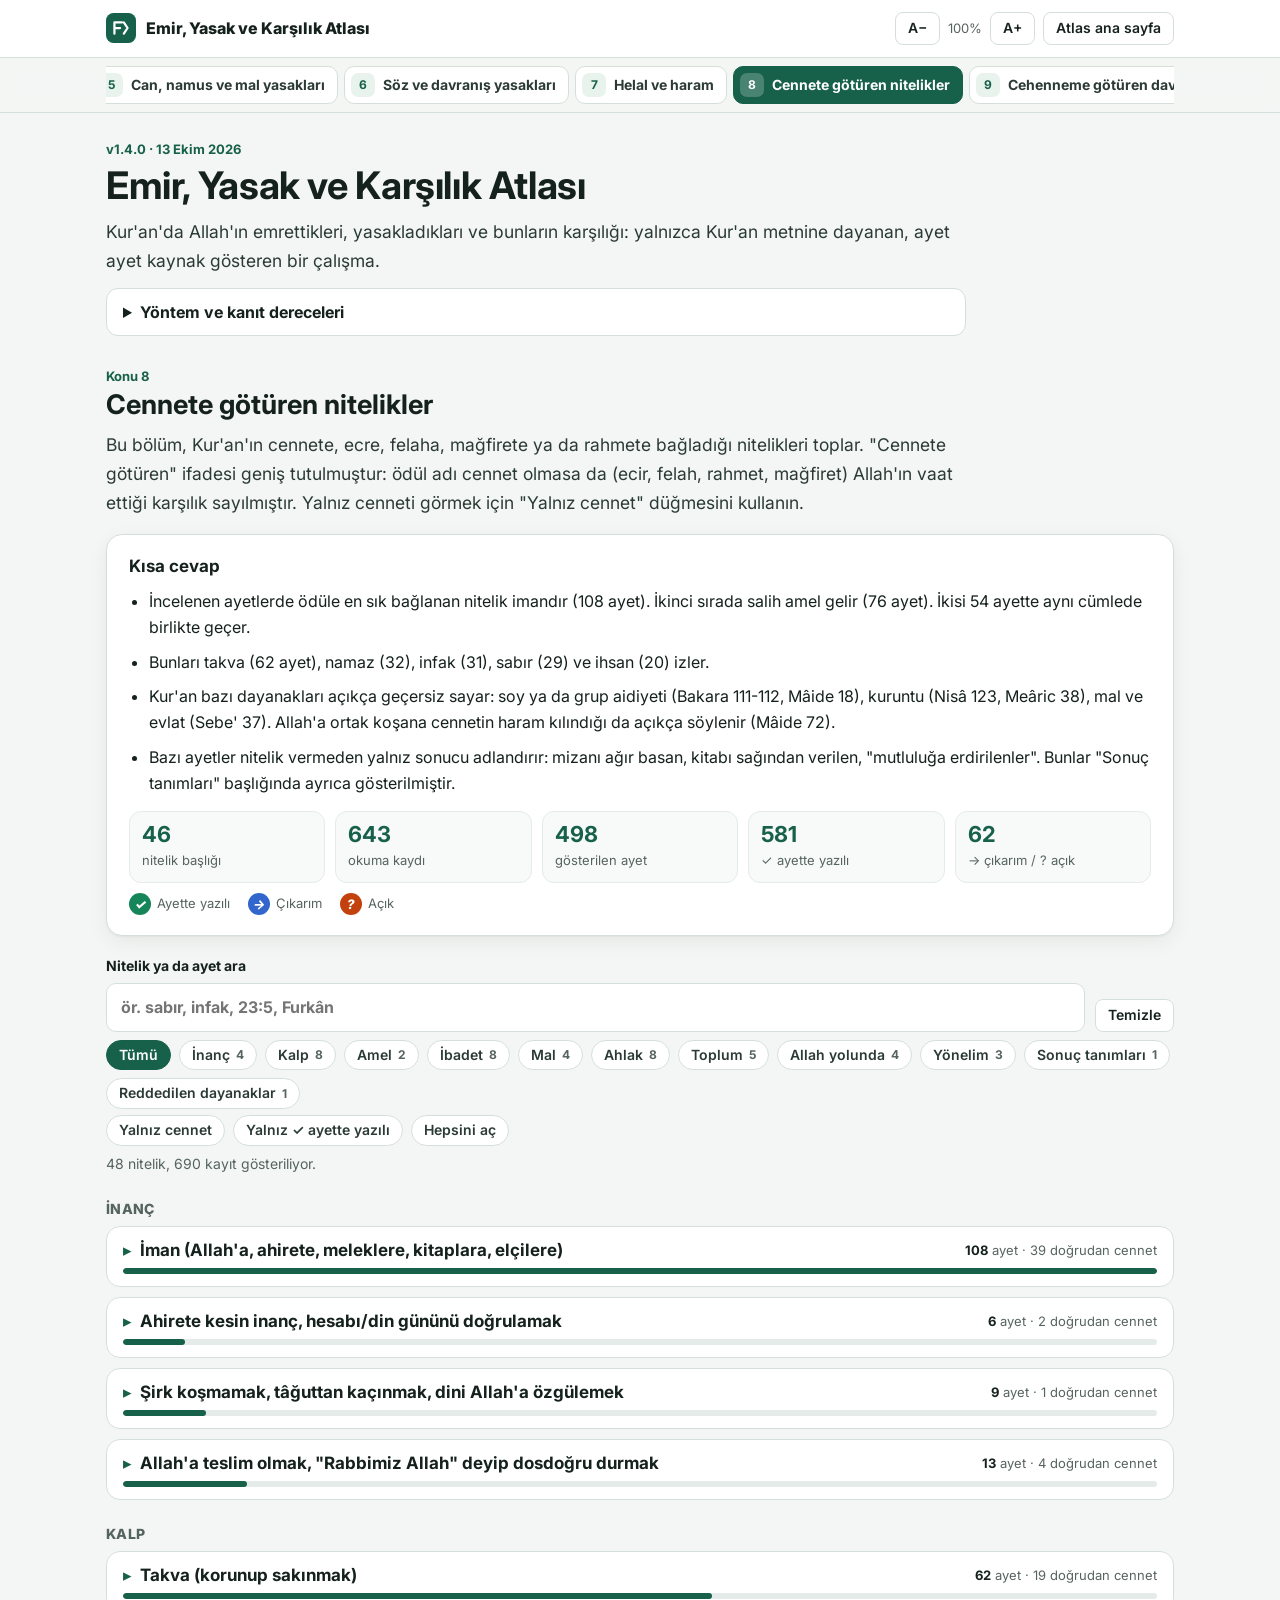
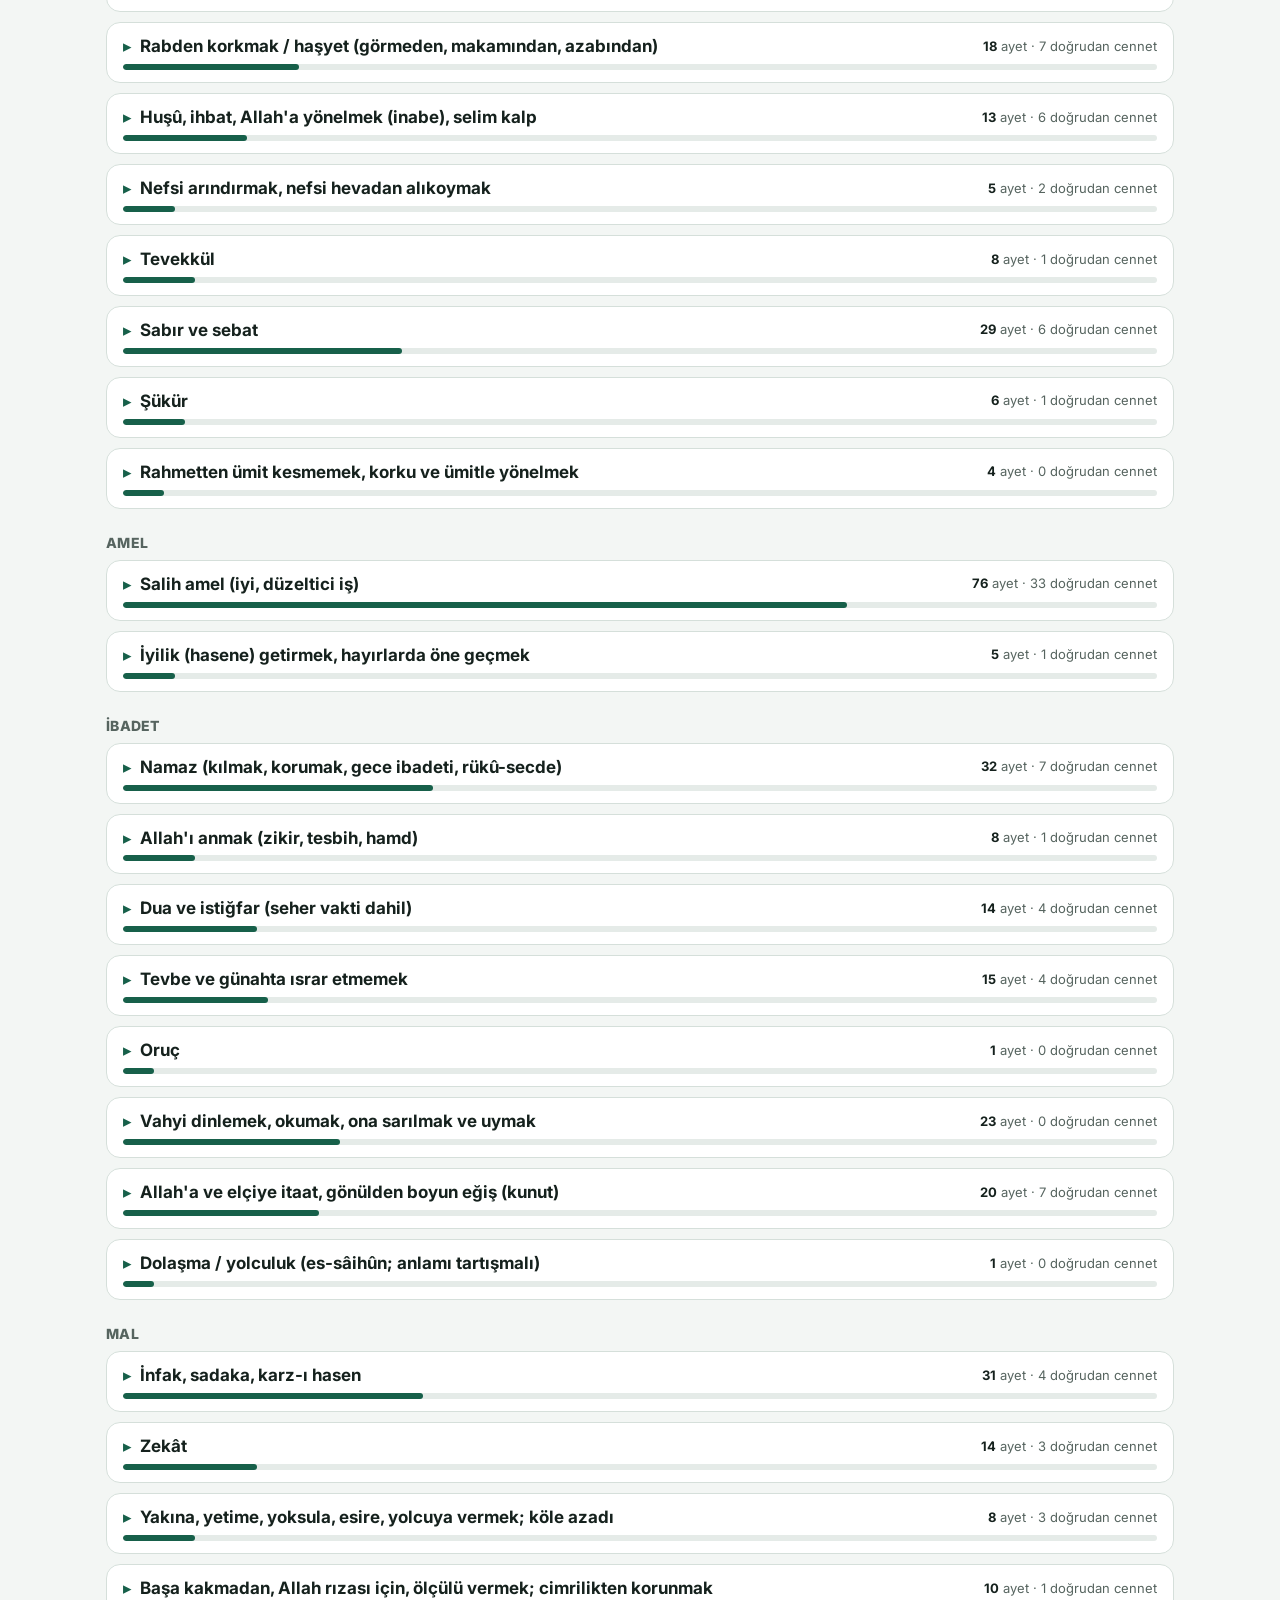
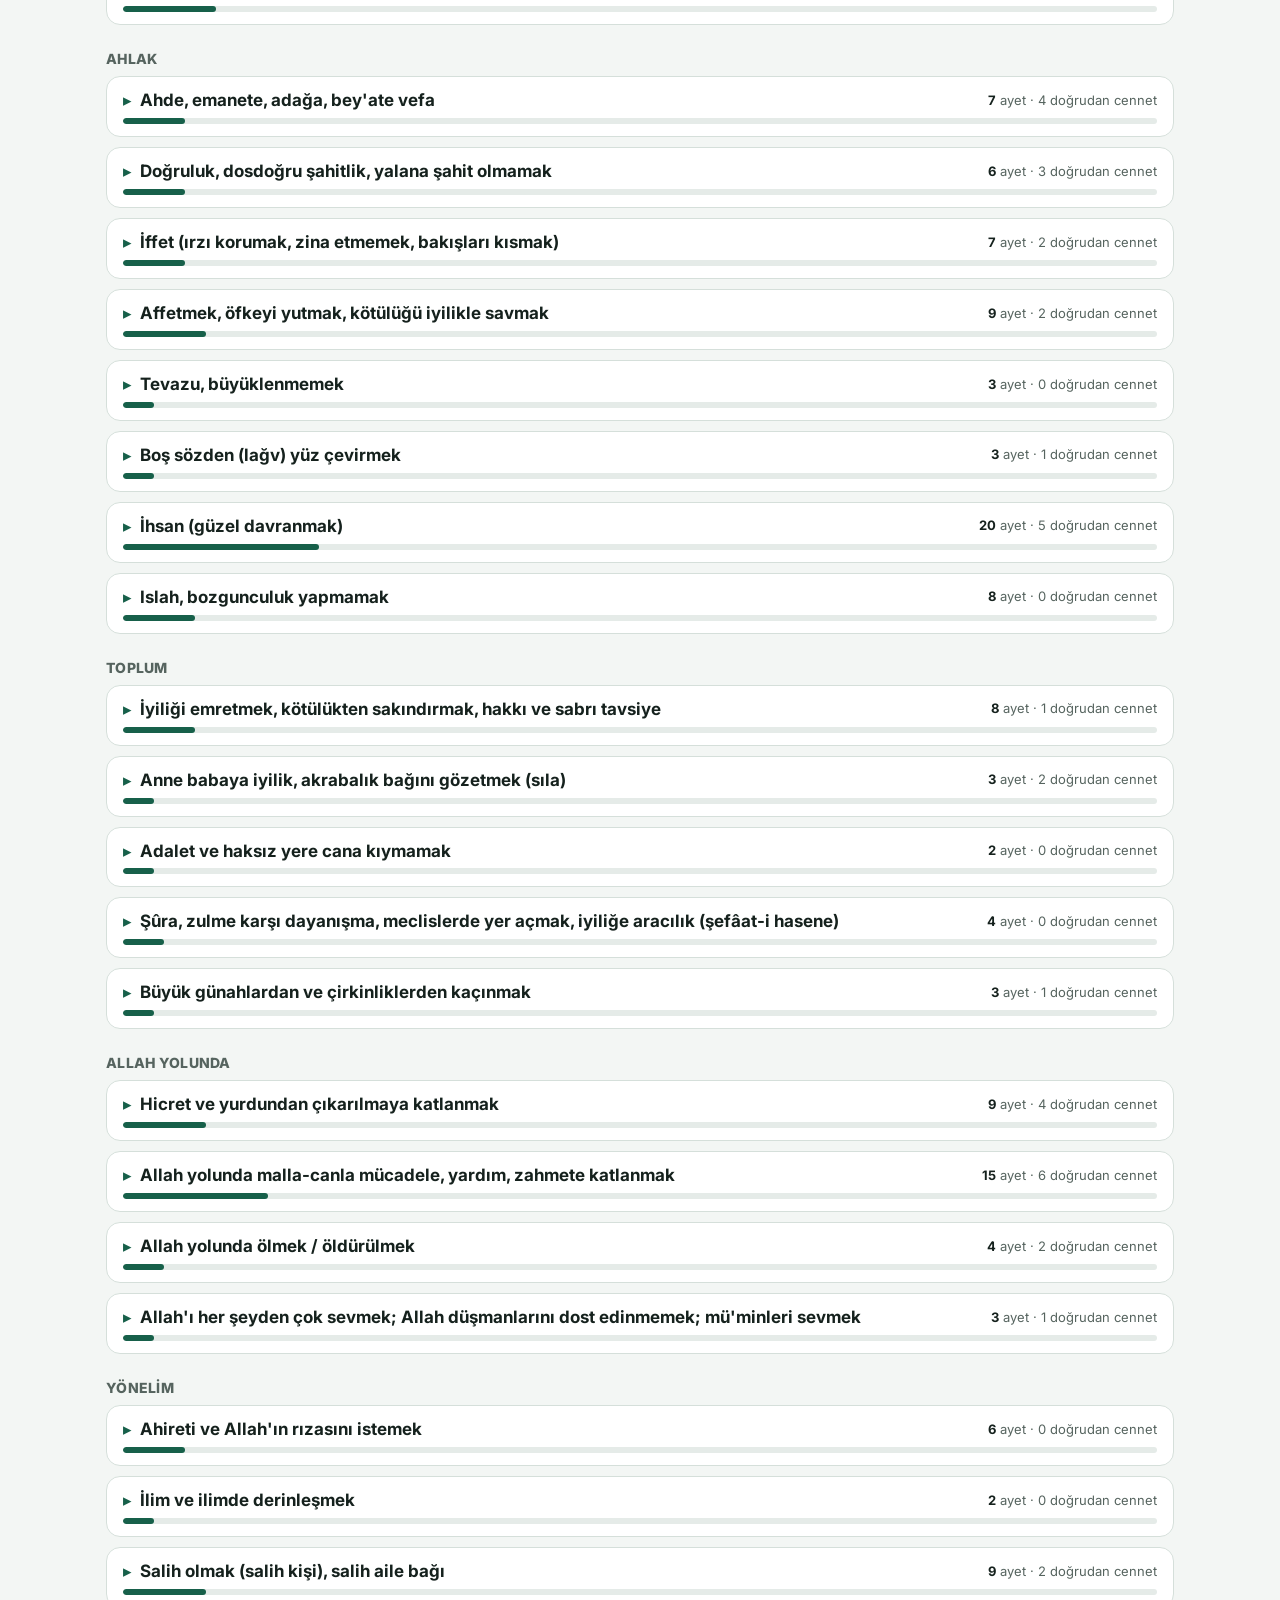
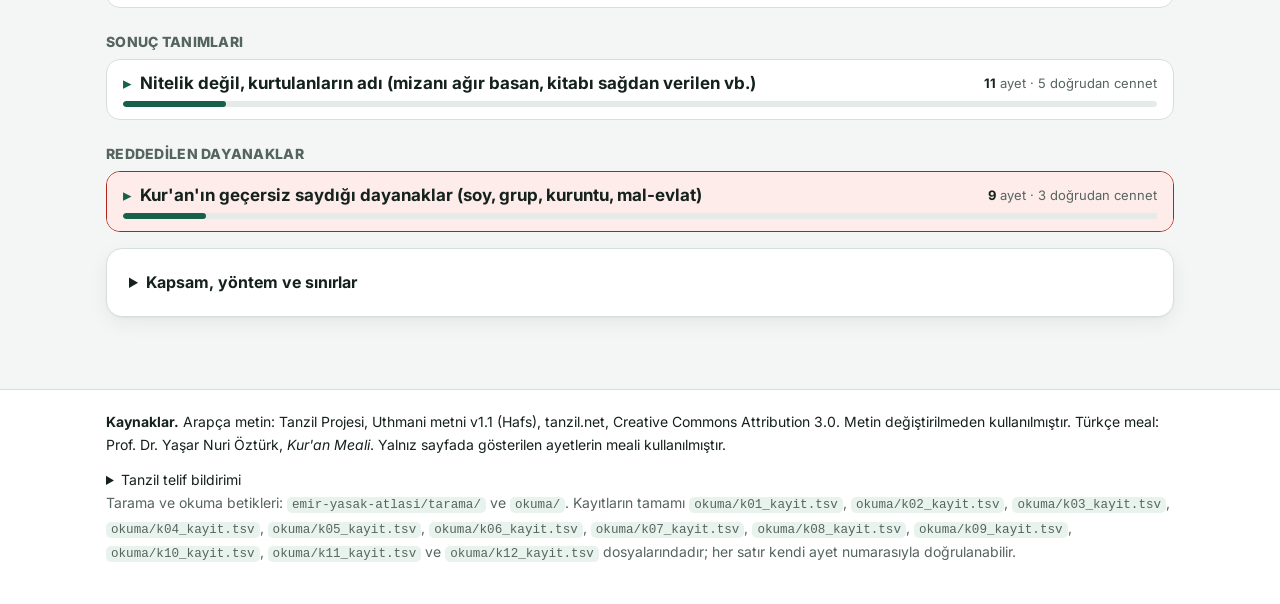
==== commit 32f5557a: "Atlas v1.4.0: dış denetim 3. tur (Konu 8-9 satır satır) + devralınan denetim ChatGPT 3. tur: 169 yen" ====
--- a/emir-yasak-atlasi/index.html
+++ b/emir-yasak-atlasi/index.html
@@ -147,10 +147,10 @@
 <nav class="tabbar" aria-label="Konular"><div class="wrap"><div class="tablist" id="tabs" role="tablist"></div></div></nav>
 <main id="ana" class="wrap">
   <section class="hero">
-    <p class="kicker">v1.3.0 · 13 Ekim 2026</p>
+    <p class="kicker">v1.4.0 · 13 Ekim 2026</p>
     <h1>Emir, Yasak ve Karşılık Atlası</h1>
     <p class="lead">Kur'an'da Allah'ın emrettikleri, yasakladıkları ve bunların karşılığı: yalnızca Kur'an metnine dayanan, ayet ayet kaynak gösteren bir çalışma.</p>
-    <details class="method"><summary>Yöntem ve kanıt dereceleri</summary><ul><li>Kaynak yalnızca Kur'an'dır. Hadis, rivayet, mezhep görüşü ve tefsir kanıt olarak kullanılmaz.</li><li>Arapça metin: Tanzil Uthmani (Hafs), 6236 ayet. Türkçe meal: Yaşar Nuri Öztürk.</li><li>Her kayıt, niteliğin geçtiği ayeti ve ödülün söylendiği ayeti ayrı ayrı gösterir. Bunlar aynı ayet de olabilir, aynı pasajda art arda gelen ayetler de.</li><li>Kanıt derecesi: ✓ Ayette yazılı (bağ cümlede ya da &quot;işte onlar&quot; gibi bir gönderme ile açıkça kurulur), → Çıkarım (bağ bağlamdan çıkarılır), ? Açık (nitelik ya da bağ metinden belirlenemez).</li></ul></details>
+    <details class="method"><summary>Yöntem ve kanıt dereceleri</summary><ul><li>Kaynak yalnızca Kur'an'dır. Hadis, rivayet, mezhep görüşü ve tefsir kanıt olarak kullanılmaz.</li><li>Arapça metin: Tanzil Uthmani (Hafs), 6236 ayet. Türkçe meal: Yaşar Nuri Öztürk.</li><li>Her kayıt, niteliğin geçtiği ayeti ve ödülün söylendiği ayeti ayrı ayrı gösterir. Bunlar aynı ayet de olabilir, aynı pasajda art arda gelen ayetler de.</li><li>Kanıt derecesi: ✓ Ayette yazılı (bağ cümlede ya da &quot;işte onlar&quot; gibi bir gönderme ile açıkça kurulur), → Çıkarım (bağ bağlamdan çıkarılır), ? Açık (nitelik ya da bağ metinden belirlenemez).</li><li>Derece kuralı (dış denetimle netleşti): karşılık ayette davranışın sahibine zamirle ya da &quot;işte onlar&quot; ile bağlanıyorsa ✓; davranıştan farklı adla anılan bir sınıfa (&quot;kâfirler&quot;, &quot;zalimler&quot;, &quot;suçlular&quot;, &quot;güzel davrananlar&quot;, &quot;sakınanlar&quot;) bağlanıyorsa ve davranışın sahibi o sınıfla yalnız bağlamdan özdeşleşiyorsa → sayılır. Ayetin bizzat &quot;ondan daha zalim kim var&quot; diye nitelediği kişi için &quot;zalimler&quot; sınıfı ✓ kalır.</li><li>Karşılık adları ayetin kendi kelimesine göre verilir: ayet &quot;cennet&quot; demiyorsa (gurfe, &quot;değerli giriş yeri&quot;) cennet kodu kullanılmaz; &quot;makt&quot; gazap, &quot;ricz&quot; pislik, &quot;nebz fi'l-yemm&quot; boğulma diye yazılmaz. Kayıt notlarında mealin yorum katan ifadeleri yerine Arapça kelime verilir.</li><li>Tür kuralı: Allah'ın ya da bir elçinin doğrudan buyruğu (ör. &quot;kulluk edin&quot;, &quot;ortak koşma&quot;) Emir/Yasak; bir kişinin &quot;bana emredildi&quot;, &quot;yasaklandım&quot; diye aktardığı ya da geçmişte verilmiş olarak anlatılan buyruk Tanım; &quot;şirke saparsan amelin boşa çıkar&quot; gibi şartlı cümle Sonuç sayılır.</li></ul></details>
   </section>
   <div id="konu" aria-live="polite"><noscript><p class="notice">Bu sayfanın konu içerikleri JavaScript ile yüklenir. Ham veriye <a href="veri/konu01.json">veri/konu01.json</a>, <a href="veri/konu02.json">veri/konu02.json</a>, <a href="veri/konu03.json">veri/konu03.json</a>, <a href="veri/konu04.json">veri/konu04.json</a>, <a href="veri/konu05.json">veri/konu05.json</a>, <a href="veri/konu06.json">veri/konu06.json</a>, <a href="veri/konu07.json">veri/konu07.json</a>, <a href="veri/konu08.json">veri/konu08.json</a>, <a href="veri/konu09.json">veri/konu09.json</a>, <a href="veri/konu10.json">veri/konu10.json</a>, <a href="veri/konu11.json">veri/konu11.json</a> ve <a href="veri/konu12.json">veri/konu12.json</a> dosyalarından ulaşabilirsiniz.</p></noscript></div>
 </main>
@@ -186,7 +186,7 @@
 #====================================================================</pre></details>
   <p class="muted">Tarama ve okuma betikleri: <code>emir-yasak-atlasi/tarama/</code> ve <code>okuma/</code>. Kayıtların tamamı <code>okuma/k01_kayit.tsv</code>, <code>okuma/k02_kayit.tsv</code>, <code>okuma/k03_kayit.tsv</code>, <code>okuma/k04_kayit.tsv</code>, <code>okuma/k05_kayit.tsv</code>, <code>okuma/k06_kayit.tsv</code>, <code>okuma/k07_kayit.tsv</code>, <code>okuma/k08_kayit.tsv</code>, <code>okuma/k09_kayit.tsv</code>, <code>okuma/k10_kayit.tsv</code>, <code>okuma/k11_kayit.tsv</code> ve <code>okuma/k12_kayit.tsv</code> dosyalarındadır; her satır kendi ayet numarasıyla doğrulanabilir.</p>
 </div></footer>
-<script id="meta" type="application/json">{"konular":[{"no":1,"grup":"A","ad":"Temel emirler","ozet":"Kulluk, adalet ve ihsan, ahde vefa, emanet, doğruluk: Kur'an'ın emir ve övgü diliyle bildirdikleri ve ayette yazılı karşılıkları.","hazir":true,"vurgu":{"ad":"Yalnız emir ve yasak","alan":"kayit_tur","deger":["emir","yasak"],"sayim":"doğrudan emir/yasak"}},{"no":2,"grup":"A","ad":"Aile ve toplum emirleri","ozet":"Anne-baba, akraba, yetim, yoksul, yolcu ve komşuya karşı Kur'an'ın emir ve yasakları ile ayette yazılı karşılıkları.","hazir":true,"vurgu":{"ad":"Yalnız emir ve yasak","alan":"kayit_tur","deger":["emir","yasak"],"sayim":"doğrudan emir/yasak"}},{"no":3,"grup":"A","ad":"Mal ve infak","ozet":"İnfak, sadaka, zekât, Allah'a güzel borç ve cimrilik: emirler, yasaklar ve ayette bildirilen karşılıklar.","hazir":true,"vurgu":{"ad":"Yalnız emir ve yasak","alan":"kayit_tur","deger":["emir","yasak"],"sayim":"doğrudan emir/yasak"}},{"no":4,"grup":"B","ad":"Şirk ve ayetleri yalanlama","ozet":"Allah'a ortak koşmak ve ayetleri yalanlamak: emirler, yasaklar ve ayette bildirilen karşılıklar.","hazir":true,"vurgu":{"ad":"Yalnız emir ve yasak","alan":"kayit_tur","deger":["emir","yasak"],"sayim":"doğrudan emir/yasak"}},{"no":5,"grup":"B","ad":"Can, namus ve mal yasakları","ozet":"Öldürme, zina, hırsızlık, yetim malı, ribâ, ölçüde hile: emirler, yasaklar ve ayette bildirilen karşılıklar.","hazir":true,"vurgu":{"ad":"Yalnız emir ve yasak","alan":"kayit_tur","deger":["emir","yasak"],"sayim":"doğrudan emir/yasak"}},{"no":6,"grup":"B","ad":"Söz ve davranış yasakları","ozet":"Yalan, iftira, alay, gıybet, kibir, israf ve söz edebi: emirler, yasaklar ve ayette bildirilen karşılıklar.","hazir":true,"vurgu":{"ad":"Yalnız emir ve yasak","alan":"kayit_tur","deger":["emir","yasak"],"sayim":"doğrudan emir/yasak"}},{"no":7,"grup":"B","ad":"Helal ve haram","ozet":"Yiyecek-içecek ve evlilikte helal ve haram kılınanlar, Allah'a iftira sayılan kendiliğinden haramlaştırma: emirler, yasaklar ve ayette bildirilen karşılıklar.","hazir":true,"vurgu":{"ad":"Yalnız emir ve yasak","alan":"kayit_tur","deger":["emir","yasak"],"sayim":"doğrudan emir/yasak"}},{"no":8,"grup":"C","ad":"Cennete götüren nitelikler","ozet":"Kur'an'ın cennete ve Allah'ın ödülüne bağladığı nitelik ve davranışlar.","hazir":true,"vurgu":{"ad":"Yalnız cennet","alan":"odul","deger":"cennet","sayim":"doğrudan cennet"}},{"no":9,"grup":"C","ad":"Cehenneme götüren davranışlar","ozet":"Kur'an'ın ateşe ve azaba bağladığı tutum ve davranışlar.","hazir":true,"vurgu":{"ad":"Yalnız cehennem/ateş","alan":"tur","deger":"nar","sayim":"doğrudan ateş"}},{"no":10,"grup":"C","ad":"Karşılığın kuralları","ozet":"Zerre ağırlığı, tevbe ve bağışlanma, bağışlanmayacak günah, derece farkları.","hazir":true,"vurgu":{"ad":"Yalnız sonuç kayıtları","alan":"kayit_tur","deger":["sonuc"],"sayim":"davranış-karşılık sonucu"}},{"no":11,"grup":"D","ad":"Allah'ın sevdikleri ve sevmedikleri","ozet":"\"Yuhibbu\" ve \"lâ yuhibbu\" ifadeleri.","hazir":true,"vurgu":{"ad":"Yalnız \"sevmez\"","alan":"odul","deger":"sevilmeme","sayim":"Allah sevmez"}},{"no":12,"grup":"D","ad":"Günah sınıfları","ozet":"Kebâir, fahşâ, lemem, ism, zenb, fısk, bağy, münker: Kur'an'ın günahı adlandırdığı yerler.","hazir":true,"vurgu":{"ad":"Yalnız emir ve yasak","alan":"kayit_tur","deger":["emir","yasak"],"sayim":"doğrudan emir/yasak"}}],"gruplar":[{"id":"A","ad":"Emirler"},{"id":"B","ad":"Yasaklar"},{"id":"C","ad":"Karşılık"},{"id":"D","ad":"Sınıflar"}],"odulAdi":{"cennet":"Cennet","ecir":"Ecir (ödül)","felah":"Felah (kurtuluş)","magfiret":"Mağfiret","magfiret_ecir":"Mağfiret ve ecir","rahmet":"Rahmet","korku_yok":"Korku ve hüzün yok","sevap":"Sevap","karsilik":"Karşılık","ovgu":"Övgü (ödül adı yok)","kat_kat":"Kat kat artırma","artirma":"Artırma","husna":"Hüsnâ (en güzel)","derece":"Derece","mujde":"Müjde","hayir":"Hayır (daha hayırlı)","fevz":"Fevz (büyük kurtuluş)","ahiret_ecri":"Ahiret ecri","ahiret_sevabi":"Ahiret sevabı","ahiret_hayirli":"Ahiret daha hayırlı","ecir_iki_kat":"İki kat ecir","hesapsiz_ecir":"Hesapsız ecir","gunah_ortme":"Günahların örtülmesi","gunah_silme":"Kötülüklerin silinmesi","tam_karsilik":"Tam karşılık","kabul":"Kabul","hidayet":"Hidayet","emniyet":"Güven","ustunluk":"Kıyamette üstünlük","fazl":"Fazl (lütuf)","rizik":"Rızık","beraberlik":"Seçkinlerle beraberlik","pay":"Pay","kurtulus":"Kurtuluş","akibet":"Güzel son (âkıbet)","rıza":"Rıza","selam":"Selam","tuba":"Tûbâ","likaullah":"Rabbe kavuşma","sukranla_karsilanma":"Çabanın şükranla karşılanması","seytandan_korunma":"Şeytandan korunma","hayat_tayyibe_ecir":"Güzel hayat ve ecir","kendi_lehine":"Kendi lehine","yukselme":"Yükselme","yerine_konma":"Yerine konma","diledikleri":"Dilediği her şey","allah_katindaki":"Allah katındaki (daha hayırlı)","goz_aydinligi":"Gizlenmiş göz aydınlığı","dua_kabulu":"Duanın kabulü","esitsizlik":"Kötülerle bir tutulmama","velayet":"Allah'ın dostluğu","yardim":"Yardım","yardim_sebat":"Yardım ve sebat","hidayet_artisi":"Hidayetin artması","hidayet_artisi_takva":"Hidayet artışı ve takva","kifayet":"Allah'ın yetmesi","cikis_rizik":"Çıkış yolu ve rızık","kolaylik":"Güçlükten sonra kolaylık","seyyiat_ortme_ecir":"Kötülüklerin örtülmesi ve büyük ecir","rahmet_iki_pay":"Rahmetten iki pay","ecir_nur":"Ecir ve nur","kavusma":"Soyuna kavuşma","azaptan_korunma":"Azaptan korunma","ashab_meymene":"Sağın ehli","rizaya_ermek":"Hoşnutluğa ermek","hosnut_yasam":"Hoşnut bir yaşayış","husrandan_istisna":"Hüsrandan istisna","hayirda_yarisma":"Hayırda öne geçenler","ecir_sukran":"Ecir ve şükran","cennet_haram":"Cennet haram","cennete_giremez":"Cennete giremez","dunyevi_kurtulus":"Dünyada kurtuluş (kıssa)","dunyevi_bereket":"Dünyada bereket","dunyevi_yerlesme":"Yurda yerleşme (kıssa)","helaktan_korunma":"Helâktan korunma","yeryuzune_varislik":"Yeryüzüne vârislik","cehennemden_uzaklik":"Cehennemden uzak tutulma","sapmamak_bedbaht_olmamak":"Sapmamak, bedbaht olmamak","ahirette_salihlerle":"Ahirette salihlerle","kadem_sidk":"Doğruluk makamı","arinma":"Arınma","ahiret_yurdu":"Ahiret yurdu","daha_hayirlisi":"Daha hayırlısı","ahiret":"Ahiret","salih_amel_yazilir":"Salih amel yazılır","seyyiatin_hasenata_donmesi":"Kötülüklerin iyiliğe çevrilmesi","kolay_hesap":"Kolay hesap","sevgi":"Allah'ın sevgisi","furkan_ortme":"Furkan ve kötülüklerin örtülmesi","karsitlik":"Karşıtıyla bir olmamak","hayat":"Hayat","-":"—","azap":"Azap","vaat":"Vaat","gunah_yok":"Günah yok","hasene":"Güzellik (hasene)","sorumluluk_yok":"Aleyhine yol (sorumluluk) yok","allah_beraberligi":"Allah'ın beraberliği","saglam_kulp":"En sağlam kulpa tutunma","allahin_ahde_vefasi":"Allah'ın da ahdine vefası","yol_serbest":"Yolunun serbest bırakılması","din_kardesligi":"Dinde kardeşlik","ahirette_nasip_yok":"Ahirette nasip yok","amel_bosa":"Amellerin boşa çıkması","amel_boşa":"Amellerin boşa çıkması","amel_boşa_husran":"Amellerin boşa çıkması ve hüsran","asagilik":"Aşağılık kişiler arasında olmak","atesten_cikarilmama":"Ateşten çıkarılmama","ayetlerden_uzak_tutma":"Ayetlerden uzak tutulma","azap_ani":"Ansızın gelen azap","azap_artisi":"Azabın artırılması","azap_azim":"Büyük azap","azap_buyuk":"Büyük azap","azap_buyuk_gun":"Büyük günün azabı","azap_cetin":"Çetin azap","azap_dilerse":"Dilerse azap eder","azap_dunya":"Dünyada azap","azap_dunyevi":"Dünyevi azap","azap_elim":"Acıklı azap","azap_en_buyuk":"En büyük azap","azap_essiz":"Eşsiz azap","azap_genel":"Azap","azap_gokten":"Gökten azap","azap_hafiflemez":"Azabın hafifletilmemesi","azap_hafifletilmez":"Azabın hafifletilmemesi","azap_hak":"Azabın hak olması","azap_hak_oldu":"Azabın hak olması","azap_hazir":"Hazırlanmış azap","azap_henuz_tatmama":"Azabı henüz tatmamış olma","azap_hizy":"Rezillik azabı","azap_horlayici":"Horlayıcı azap","azap_iki_kat":"İki kat azap","azap_kamcisi":"Azap kamçısı","azap_katlama":"Azabın katlanması","azap_katli":"Katlanmış azap","azap_kaynar_su":"Kaynar su azabı","azap_korkunc":"Korkunç azap","azap_kotu":"Kötü azap","azap_kusatan":"Kuşatan azap","azap_kusatma":"Azabın kuşatması","azap_muhin":"Alçaltıcı azap","azap_pislik":"Pislik azabı","azap_siddetli":"Şiddetli azap","azap_sonsuz":"Sonsuz azap","azap_surekli":"Sürekli azap","azap_uzatma":"Azabın uzatılması","azap_vay":"Vay ve azap","azap_ve_sapiklik":"Azap ve sapıklık","azap_yakalama":"Azabın yakalaması","azap_yakici":"Yakıcı azap","azap_yakin":"Yakın azap","azapta_ortaklik":"Azapta ortaklık","basarisizlik":"Başarısızlık","bela_dunya":"Dünyada bela","belirsiz":"Karşılık belirtilmez","benligini_unutturma":"Öz benliğini unutturma","boyuna_dolanma":"Boyuna dolanma","bozguna_ugratilma":"Bozguna uğratılma","bukagi":"Boyuna bukağı","bukagi_ve_cehennem":"Bukağı ve cehennem","carpilip_tepelenme":"Çarpılıp tepelenme","cehennem":"Cehennem","cehennem_azabi":"Cehennem azabı","cehennem_gorme":"Cehennemi görme","cehennem_odunu":"Cehenneme odun olma","cehenneme_atilma":"Cehenneme atılma","celde_100":"Yüz celde","celde_80":"Seksen celde","ceza_sel":"Sel cezası","cezalandirilma":"Cezalandırılma","cezalandirma":"Cezalandırma","dar_gecim":"Dar geçim","denk_ceza":"Denk ceza","devirlerce_kalis":"Devirlerce kalış","dislanma":"Dışlanma","donusturme":"Maymuna çevrilme","dunyevi_kucuk_azap":"Dünyada küçük azap","ebedi_kalis":"Ebedi kalış","felah_yok":"Felah bulamama","fidye_kabul_edilmez":"Fidye kabul edilmez","fitne_veya_azap":"Fitne ya da azap","gark":"Suda boğulma","gark_ve_nar":"Boğulma ve ateş","gazab":"Allah'ın gazabı","gazab_husran":"Gazap ve hüsran","gazab_lanet_cehennem":"Gazap, lanet ve cehennem","gazab_ve_azap":"Gazap ve azap","gazab_ve_muhur":"Gazap ve mühür","gokten_felaket":"Gökten felaket","goz_kor_etme":"Gözlerin kör edilmesi","gunah_yuklenme":"Günah yüklenme","had_dunya":"Dünyada had cezası","haram_kilma":"Helalin haram kılınması","hasret":"Hasret","haviye":"Hâviye","helak":"Helâk","hidayet_edilmeme":"Hidayet verilmeme","hizy":"Rezillik","husran":"Hüsran","husranin_en_beteri":"Hüsranın en beteri","hutame":"Hutame","ibret_cezasi":"İbret cezası","iftira_gunah":"İftira ve açık günah yüklenme","ikinci_firsat_yok":"İkinci fırsat yok","iman_gec_fayda_yok":"Geç kalan iman yarar sağlamaz","iman_yarar_saglamaz_husran":"İman yarar sağlamaz, hüsran","intikam":"İntikam","istidrac":"Basamak basamak çöküş","kayip_ve_amel_boşa":"Kayıp ve amellerin boşa çıkması","kaynar_su":"Kaynar su","kaynar_su_ve_atik_su":"Kaynar su ve irin","kendi_aleyhine":"Kendi aleyhine","kiyamette_getirme":"Kıyamette yüklenip getirme","kor_hasir":"Kör haşredilme","korkunc_tutus":"Korkunç tutuş","korumasizlik":"Koruyucusuz kalma","kotuluklerin_yakalamasi":"Kötülüklerin yakalaması","kusatma":"Kuşatma","lanet":"Lanet","lanet_sagirlik":"Lanet ve sağırlık","lanet_ve_olum":"Lanet ve öldürülme","magfiret_yok":"Bağışlanmama","mahvolma":"Mahvolma","mevlasizlik":"Mevlâsız kalma","muhur":"Mühür","muhur_ve_saptirma":"Mühür ve saptırılma","muhurlenme":"Mühürlenme","mujde_yok":"Müjde yok","nar":"Ateş","nar_alevli":"Alevli ateş","nar_buyuk":"Büyük ateş","nar_ebedi":"Ebedi ateş","nar_sekar":"Sekar ateşi","nifak_yerlestirme":"Kalplere ikiyüzlülük yerleştirme","perdelenme":"Rabden perdelenme","rezillik_ve_azap":"Rezillik ve azap","rizik_haram":"Rızkın haram kılınması","ruzgar_azabi":"Rüzgâr azabı","sapiklik_vay":"Vay ve sapıklık","sapiklik_velisiz":"Sapıklık ve velisizlik","saptirilma":"Saptırılma","sarsinti":"Sarsıntı","sefaatsizlik":"Şefaatsizlik","seytan_musallat":"Şeytan musallat etme","seytan_susleme":"Şeytanın süslemesi","siccin":"Siccîn","sur_ve_azap":"Sur ve azap","surgun_ve_nar":"Sürgün ve ateş","tas_ruzgari":"Taş fırlatan rüzgâr","tas_yagmuru":"Taş yağmuru","tayyibat_haram":"Temiz şeylerin haram kılınması","tehdit":"Tehdit","tek_ses":"Tek ses","tovbe_kabul_edilmez":"Tövbe kabul edilmez","unutulma":"Allah'ın unutması","unutulma_ve_nar":"Unutulma ve ateş","vay":"Vay haline","vebal_ve_azap":"Vebal ve azap","yakalama":"Yakalama","yangin_azabi":"Yangın azabı","yardimsizlik":"Yardımsızlık","yildirim":"Yıldırım","yildiz_atisi":"Yıldız atışı","yukselen_azap":"Yükselen azap","yuz_kararmasi":"Yüzlerin kararması","zakkum":"Zakkum","zalim_sayilma":"Zalim sayılma","zillet":"Zillet","zillet_azabi":"Zillet azabı","zincir_ve_nar":"Zincir ve ateş","zorlu_hesap_ve_azap":"Zorlu hesap ve azap","el_kesme":"Elin kesilmesi","kisas":"Kısas","gulul_yuk":"Aşırdığını kıyamette yüklenip getirme","buyuk_vebal":"Büyük vebal","yok":"Bu ayette karşılık belirtilmez","azap_en_elim":"En acı azap","buyuk_zulum":"Büyük zulüm sayılma","en_serli_yaratik":"Yaratıkların en şerlisi","hesaba_cekilme":"Hesaba çekilme","kahretme":"Kahrolma","korku_salma":"Kalplere korku salınması","kotu_son":"Kötü son","musrik_sayilma":"Müşrik sayılma","sapiklik_donussuz":"Uzak bir sapıklık (dalâl-i baîd)","yalniz_horlanmis":"Yalnız bırakılıp horlanma","dusmanlik_salma":"Aralarına düşmanlık ve nefret salınması","sevilmeme":"Allah'ın sevmemesi","maskaraya_cevirme":"Maskaraya çevrilme","seytanin_kardesi":"Şeytanların kardeşi olma","infak_kabul_edilmez":"İnfakın kabul edilmemesi","kotuluk_cemberi":"Kötülük çemberi üzerlerine","nar_lanet_azap":"Cehennem ateşi, lanet ve kalıcı azap","misli_ceza":"Kötülüğün misliyle karşılık","razi_olmama":"Allah'ın razı olmaması","esam":"Esâm'a (günahın cezasına) uğrama","yarim_ceza":"Hür kadın cezasının yarısı","kotu_akibet":"Yalanlayanların akıbeti (\"sonlarına bakın\")"},"odulTur":{"ahirette_nasip_yok":"husran","amel_bosa":"husran","amel_boşa":"husran","amel_boşa_husran":"husran","asagilik":"azap","atesten_cikarilmama":"nar","ayetlerden_uzak_tutma":"ruhsal","azap":"azap","azap_ani":"azap","azap_artisi":"azap","azap_azim":"azap","azap_buyuk":"azap","azap_buyuk_gun":"azap","azap_cetin":"azap","azap_dilerse":"azap","azap_dunya":"dunya","azap_dunyevi":"dunya","azap_elim":"azap","azap_en_buyuk":"azap","azap_essiz":"azap","azap_genel":"azap","azap_gokten":"dunya","azap_hafiflemez":"azap","azap_hafifletilmez":"azap","azap_hak":"azap","azap_hak_oldu":"azap","azap_hazir":"azap","azap_henuz_tatmama":"azap","azap_hizy":"azap","azap_horlayici":"azap","azap_iki_kat":"azap","azap_kamcisi":"dunya","azap_katlama":"azap","azap_katli":"azap","azap_kaynar_su":"nar","azap_korkunc":"azap","azap_kotu":"azap","azap_kusatan":"azap","azap_kusatma":"azap","azap_muhin":"azap","azap_pislik":"dunya","azap_siddetli":"azap","azap_sonsuz":"azap","azap_surekli":"azap","azap_uzatma":"azap","azap_vay":"azap","azap_ve_sapiklik":"azap","azap_yakalama":"dunya","azap_yakici":"nar","azap_yakin":"azap","azapta_ortaklik":"azap","basarisizlik":"husran","bela_dunya":"dunya","belirsiz":"husran","benligini_unutturma":"ruhsal","boyuna_dolanma":"azap","bozguna_ugratilma":"dunya","bukagi":"azap","bukagi_ve_cehennem":"nar","carpilip_tepelenme":"dunya","cehennem":"nar","cehennem_azabi":"nar","cehennem_gorme":"nar","cehennem_odunu":"nar","cehenneme_atilma":"nar","celde_100":"dunya","celde_80":"dunya","cennet_haram":"husran","cennete_giremez":"husran","ceza_sel":"dunya","cezalandirilma":"azap","cezalandirma":"azap","dar_gecim":"dunya","denk_ceza":"dunya","devirlerce_kalis":"nar","dislanma":"dunya","donusturme":"dunya","dunyevi_kucuk_azap":"dunya","ebedi_kalis":"nar","felah_yok":"husran","fidye_kabul_edilmez":"husran","fitne_veya_azap":"azap","gark":"dunya","gark_ve_nar":"nar","gazab":"gazab","gazab_husran":"gazab","gazab_lanet_cehennem":"gazab","gazab_ve_azap":"gazab","gazab_ve_muhur":"gazab","gokten_felaket":"dunya","goz_kor_etme":"dunya","gunah_yuklenme":"azap","had_dunya":"dunya","haram_kilma":"dunya","hasret":"husran","haviye":"nar","helak":"dunya","hidayet_edilmeme":"ruhsal","hizy":"azap","husran":"husran","husranin_en_beteri":"husran","hutame":"nar","ibret_cezasi":"dunya","iftira_gunah":"azap","ikinci_firsat_yok":"husran","iman_gec_fayda_yok":"husran","iman_yarar_saglamaz_husran":"husran","intikam":"dunya","istidrac":"dunya","kayip_ve_amel_boşa":"husran","kaynar_su":"nar","kaynar_su_ve_atik_su":"nar","kendi_aleyhine":"husran","kiyamette_getirme":"azap","kor_hasir":"azap","korkunc_tutus":"dunya","korumasizlik":"husran","kotuluklerin_yakalamasi":"dunya","kusatma":"dunya","lanet":"gazab","lanet_sagirlik":"gazab","lanet_ve_olum":"gazab","magfiret_yok":"husran","mahvolma":"dunya","mevlasizlik":"husran","muhur":"ruhsal","muhur_ve_saptirma":"ruhsal","muhurlenme":"ruhsal","mujde_yok":"husran","nar":"nar","nar_alevli":"nar","nar_buyuk":"nar","nar_ebedi":"nar","nar_sekar":"nar","nifak_yerlestirme":"ruhsal","perdelenme":"husran","rezillik_ve_azap":"azap","rizik_haram":"dunya","ruzgar_azabi":"dunya","sapiklik_vay":"ruhsal","sapiklik_velisiz":"ruhsal","saptirilma":"ruhsal","sarsinti":"dunya","sefaatsizlik":"husran","seytan_musallat":"ruhsal","seytan_susleme":"ruhsal","siccin":"nar","sur_ve_azap":"azap","surgun_ve_nar":"nar","tas_ruzgari":"dunya","tas_yagmuru":"dunya","tayyibat_haram":"dunya","tehdit":"azap","tek_ses":"dunya","tovbe_kabul_edilmez":"husran","unutulma":"husran","unutulma_ve_nar":"nar","vay":"azap","vebal_ve_azap":"azap","yakalama":"dunya","yangin_azabi":"nar","yardimsizlik":"husran","yildirim":"dunya","yildiz_atisi":"azap","yukselen_azap":"azap","yuz_kararmasi":"azap","zakkum":"nar","zalim_sayilma":"azap","zillet":"azap","zillet_azabi":"azap","zincir_ve_nar":"nar","zorlu_hesap_ve_azap":"dunya","el_kesme":"dunya","kisas":"dunya","gulul_yuk":"azap","buyuk_vebal":"husran","yok":"husran","azap_en_elim":"azap","buyuk_zulum":"husran","en_serli_yaratik":"azap","hesaba_cekilme":"azap","kahretme":"gazab","korku_salma":"ruhsal","kotu_son":"dunya","musrik_sayilma":"husran","sapiklik_donussuz":"ruhsal","yalniz_horlanmis":"husran","dusmanlik_salma":"ruhsal","sevilmeme":"gazab","maskaraya_cevirme":"azap","seytanin_kardesi":"ruhsal","infak_kabul_edilmez":"husran","kotuluk_cemberi":"dunya","nar_lanet_azap":"nar","misli_ceza":"azap","razi_olmama":"gazab","esam":"azap","yarim_ceza":"dunya","kotu_akibet":"dunya"},"turAdi":{"nar":"Ateş","azap":"Azap","dunya":"Dünyada ceza","husran":"Kayıp ve boşa gitme","gazab":"Gazap ve lanet","ruhsal":"Kalp ve yol kaybı"},"sure":[null,"Fâtiha","Bakara","Âl-i İmrân","Nisâ","Mâide","En'âm","A'râf","Enfâl","Tevbe","Yûnus","Hûd","Yûsuf","Ra'd","İbrâhîm","Hicr","Nahl","İsrâ","Kehf","Meryem","Tâhâ","Enbiyâ","Hac","Mü'minûn","Nûr","Furkân","Şuarâ","Neml","Kasas","Ankebût","Rûm","Lokmân","Secde","Ahzâb","Sebe'","Fâtır","Yâsîn","Sâffât","Sâd","Zümer","Mü'min","Fussilet","Şûrâ","Zuhruf","Duhân","Câsiye","Ahkâf","Muhammed","Fetih","Hucurât","Kâf","Zâriyât","Tûr","Necm","Kamer","Rahmân","Vâkıa","Hadîd","Mücâdele","Haşr","Mümtehine","Saf","Cuma","Münâfikûn","Teğâbün","Talâk","Tahrîm","Mülk","Kalem","Hâkka","Meâric","Nûh","Cin","Müzzemmil","Müddessir","Kıyâme","İnsân","Mürselât","Nebe'","Nâziât","Abese","Tekvîr","İnfitâr","Mutaffifîn","İnşikâk","Bürûc","Târık","A'lâ","Gâşiye","Fecr","Beled","Şems","Leyl","Duhâ","İnşirâh","Tîn","Alak","Kadir","Beyyine","Zilzâl","Âdiyât","Kâria","Tekâsür","Asr","Hümeze","Fîl","Kureyş","Mâûn","Kevser","Kâfirûn","Nasr","Tebbet","İhlâs","Felak","Nâs"],"metin":{"1":{"giris":"Bu bölüm, Kur'an'ın en temel buyruklarını toplar: yalnız Allah'a kulluk, adalet ve ihsan, ahde ve yemine vefa, emanete sahip çıkmak ve doğruluk. Her kaydın türü işaretlidir: Emir (doğrudan buyruk), Yasak (doğrudan nehiy), Sonuç (davranış ve karşılığı birlikte) ve Tanım (bir davranışın övgüyle ya da kınamayla anlatılması, emir olarak verilmesi ya da bir elçinin kavmine söylemesi). Bu sayfa Kur'an'ın ne söylediğini gösterir; kimsenin âkıbeti hakkında hüküm vermez.","kisa":["Doğrudan emir olarak yazılanlar 64 ayettedir; doğrudan yasak olarak yazılanlar 15 ayettedir. Başlıca emir: \"Allah'a kulluk edin, O'na hiçbir şeyi ortak koşmayın\" (Nisâ 36); adalet ve ihsan emri Nahl 90'dadır; emanetlerin ehline verilmesi ve adaletle hükmedilmesi Nisâ 58'dedir; ahde vefa Mâide 1, En'âm 152 ve İsrâ 34'tedir.","Kulluk başlığı 61 ayette, adalet ve ihsan başlıkları 67 ayette, söz, emanet ve doğruluk başlıkları 47 ayette işlenir. Resullerin kavmine ilk sözü olarak aktarılan \"Allah'a kulluk edin\" cümlesi Nûh, Hûd, Sâlih ve Şuayb anlatılarında ayrı ayrı kayıtlıdır.","Ayette karşılığı da bildirilen kayıtlar 53 ayettedir. Ayet karşılık yazmıyorsa bu sayfa da karşılık yazmaz; örneğin güzel davrananların ödülünün yitirilmeyeceği (Hûd 115, Yûsuf 90), adil davrananların sevildiği (Hucurât 9, Mümtehine 8) ve ahdi bozanlara lanet olduğu (Ra'd 25) bildirilir.","Bu bölüm Konu 8 (cennete götüren nitelikler) ile, Konu 5 (ölçü-tartı, yetim malı), Konu 6 (israf, söz edebi) ve Konu 2 (anne-baba ve akrabaya iyilik) ile kısmen örtüşür. Sayılar toplanıp tek bir toplam gibi okunmamalıdır."],"kapsam":["Hedef ayetler: Arapça metinde şu kalıplar arandı: abd (kulluk/ibadet), adl ve kıst (adalet), ihsan ve muhsin, ahd, vefâ ve ikfâ, emâne, sıdk (doğruluk). Tarama 247 ayet verdi.","Hedef ayetler önceki ve sonraki ayetlerle birlikte bloklar halinde okundu (194 pasaj, 660 ayet). Okumadan sonra kök kontrolü bütün Kur'an'da ayrıca yapıldı; bu kontrol \"Allah'a kulluk edin\" cümlesi geçen ve ilk okumada kayda geçmeyen ayetleri ortaya çıkardı, bunlar eklendi. Hedef listesinde olup hiçbir kayda girmeyen ayetler gözden geçirildi; çoğu kök olarak geçen ama konuyla ilgisiz ya da yalnızca kıssa anlatan ayetlerdir.","İkinci kontrol: her kayıtta davranışın Arapça kökü davranış ayetinde (gerekirse yanındaki ayette) mekanik olarak arandı; kökü ahd olmayan üç kayıt (Bakara 63 ve Mâide 7: mîsâk; Muhammed 21: sıdk) \"verilen söz\" anlamıyla elle doğrulandı.","Kapsam dışı bırakılanlar: ölçü ve tartıda hile (Konu 5), anne-baba, akraba, yetim ve komşuya iyilik (Konu 2), infak ve zekât (Konu 3), şükür ve sabır emirleri (Konu 8). \"İhsan\" kaydı yalnızca güzel davranma ve güzel davrananların karşılığını içerir.","Bilinen sınırlar: Kur'an'da \"ibadet\" kelimesi yalnız Allah'a değil, tapılan başka şeylere de kullanılır; bu sayfa yalnız Allah'a kulluk emrini, başkasına kulluğun yasağını ve bu kulluğa dair tanım kayıtlarını verir. Yanlış anlaşılmasın diye tanım kayıtlarının türü ayrıca işaretlidir.","Denetim (13 Ekim 2026): her kayıt ayet metniyle tek tek yeniden okundu. Beş kayıtta karşılık kodu ayetin lafzına göre düzeltildi (Yûsuf 22 ecir, Hac 37 müjde, Bakara 58 ve A'râf 161 artırma, Rahmân 60 karşılık); Ahzâb 5'teki adalet bağı, ayet açıkça \"Allah katında adalete daha uygundur\" dediği için \"✓ Açık\" yapıldı.","Dış denetim (14 Ekim 2026): bağımsız bir yapay zekâ denetiminin bulguları Arapça metinle tek tek doğrulandı; yalnız doğrulananlar uygulandı. Karşılık kodları lafza yaklaştırıldı (\"kezâlike neczi\" ayetlerinde ecir yerine karşılık; Nahl 30 ve Zümer 10'da hüsnâ yerine hasene; Tevbe 91, Ankebût 69, Lokmân 22 ve Ahkâf 12'de ayetteki sonuç kodlandı); Bakara 40'taki \"ben de ahdinize vefa göstereyim\" karşılığı eklendi. Sıdk kelimesi davranış değil zümre ya da makam adı olarak geçtiği için Nisâ 69 ve Yûnus 2 \"→\" yapıldı. \"Emredildi/yasaklandım\" biçimindeki aktarılmış buyruklar bütün atlasta Tanım türüne alındı."]},"2":{"giris":"Bu bölüm, Kur'an'ın anne-babaya, akrabaya, yetime, yoksula, yolda kalmışa ve komşuya karşı verdiği emirleri ve yasakları toplar. Her kaydın türü işaretlidir: Emir (doğrudan buyruk), Yasak (doğrudan nehiy), Sonuç (davranış ve ayette yazılı karşılığı birlikte) ve Tanım (bir davranışın övgüyle ya da kınamayla anlatılması). Bu sayfa Kur'an'ın ne söylediğini gösterir; kimsenin âkıbeti hakkında hüküm vermez.","kisa":["Doğrudan emir olarak yazılanlar 26 ayettedir; doğrudan yasak olarak yazılanlar 5 ayettedir. Ana başlıklar: \"Ana-babaya çok iyi davranın\" (İsrâ 23, En'âm 151, Nisâ 36); \"akrabaya hakkını ver, yoksula, yolda kalmışa da\" (İsrâ 26, Rûm 38); yetime kötü davranmama (Duhâ 9) ve yoksulu azarlamama (Duhâ 10). Komşu için tek ayet vardır: Nisâ 36.","Anne-baba ve akraba başlıkları 28 ayette, yetim, yoksul ve yolcu başlıkları 35 ayette, komşu başlığı 1 ayette işlenir. Anne-baba emri dört ayette Allah'a kulluk ya da ortak koşmama emrinin hemen ardından gelir (Bakara 83, Nisâ 36, En'âm 151, İsrâ 23); anne-baba ortak koşmaya zorlarsa onlara itaat edilmez, yine de dünyada onlarla örfe uygun geçinilir (Lokmân 15, Ankebût 8).","Ayette karşılığı da bildirilen kayıtlar 7 ayettedir. Yoksulu doyurmayı özendirmemek, Hâkka 34 ve Müddessir 44'te cehennemle birlikte anılır; yetime ve yoksula yemek yedirenler İnsân 8-12'de cennetle ödüllendirilir; rahimleri koparanlara Muhammed 22-23'te lanet bildirilir. Ayet karşılık yazmıyorsa bu sayfa da karşılık yazmaz.","Bu bölüm Konu 1 (Allah'a kulluk ve iyilik emri), Konu 3 (infak ve zekât), Konu 5 (yetim malı) ile kısmen örtüşür. Sayılar toplanıp tek bir toplam gibi okunmamalıdır."],"kapsam":["Hedef ayetler: Arapça metinde şu kalıplar arandı: vâlideyn ve ebeveyn (vâlid/velid biçimleri dâhil), ebeveyn adları, ümmehât, ervâm, kurbâ ve akrabûn, yetîm ve yetâmâ, miskîn ve mesâkîn, fakîr ve fukarâ, sâil ve mahrûm, ibnü's-sebîl, câr ve cenb. Tarama 100 ayet verdi.","Hedef ayetler önceki ve sonraki 1 ayetle birlikte bloklar halinde okundu (70 pasaj, 252 ayet). Yazım farkı yüzünden kaçan biçimler (vâlideyn, Osmanlı hattında \"velideyn\") ikinci taramada eklenerek bulundu.","İkinci kontrol: her kayıtta davranışın Arapça kökü davranış ayetinde (gerekirse yanındaki ayette) mekanik olarak arandı.","Kapsam dışı bırakılanlar: yetim malı yemenin yasağı (Konu 5), miras payları (Nisâ 11-12), evlilikte haram kılınan akrabalar (Konu 7), emzirme ve çocuk bakımı (Bakara 233), Yûsuf ve Mûsâ kıssalarındaki anne-baba anlatıları, zıhar. İnfak ve zekât kalemleri (Tevbe 60, Bakara 177 gibi) yalnız bu gruplara yönelik kayıtlar olarak alındı; infakın kendisi Konu 3'te işlenir.","Bilinen sınırlar: Nisâ 1'deki \"ve'l-erhâm\" ifadesi iki biçimde okunabildiği için çıkarım (→) işaretidir. Şûrâ 23'teki \"kurbâ\" ifadesi çok anlamlı olduğu için açık (?) işaretlidir. Komşu için ayrı bir ayet bulunmadığı, yalnız Nisâ 36 geçtiği için bu başlık tek kayıtlıdır; \"yanındaki arkadaş\" ifadesi bu ayetle birlikte alındı.","Denetim (13 Ekim 2026): her kayıt ayet metniyle tek tek yeniden okundu. Bakara 271'in karşılığı \"günahların örtülmesi\" olarak düzeltildi.","Dış denetim (14 Ekim 2026): bağımsız bir yapay zekâ denetiminin bulguları Arapça metinle tek tek doğrulandı; yalnız doğrulananlar uygulandı. Bakara 177, Ahzâb 6 ve Duhâ 10'un notları mealin yorum katan ifadelerinden arındırılıp Arapça lafza (el-birr, ulu'l-erhâm, es-sâil) bağlandı; Nisâ 127 \"✓\" yapıldı."]},"3":{"giris":"Bu bölüm, Kur'an'ın malı harcama konusundaki buyruklarını toplar: infak, sadaka, zekât, Allah'a güzel borç verme ve bunların karşıtı olan cimrilik ile altın-gümüş biriktirme. Her kaydın türü işaretlidir: Emir (doğrudan buyruk), Yasak (doğrudan nehiy), Sonuç (davranış ve ayette yazılı karşılığı birlikte) ve Tanım (bir davranışın övgüyle ya da kınamayla anlatılması). Bu sayfa Kur'an'ın ne söylediğini gösterir; kimsenin âkıbeti hakkında hüküm vermez.","kisa":["Doğrudan emir olarak yazılanlar 20 ayettedir; doğrudan yasak olarak yazılanlar 2 ayettedir. Zekât için en açık emir \"Namazı kılın, zekâtı verin\" cümlesidir (Bakara 43, 110; Nûr 56; Müzzemmil 20). İnfak emri için Bakara 254, 267; Münâfikûn 10; Teğâbün 16; Talâk 7. Başa kakmak sadakayı boşa çıkarır (Bakara 264).","İnfak ve sadaka başlıkları 60 ayette, zekât başlığı 30 ayette, cimrilik ve biriktirme başlıkları 11 ayette işlenir. Kur'an zekâtı çoğunlukla namazla birlikte anar; infakı çoğunlukla \"kendilerine verdiğimiz rızıktan\" kalıbıyla müminlerin niteliği olarak anlatır (Bakara 3, Enfâl 3, Secde 16, Şûrâ 38).","Ayette karşılığı da bildirilen kayıtlar 57 ayettedir. Başlıca karşılıklar: kat kat artırma (Bakara 245, 261; Hadîd 11, 18; Teğâbün 17), ecir (Bakara 262, 274, 277), cimrilik edene ya da biriktirip harcamayana azap (Âl-i İmrân 180; Tevbe 34-35) Ayet karşılık yazmıyorsa bu sayfa da karşılık yazmaz.","Bu bölüm Konu 2 (yetim, yoksul, akraba), Konu 8 (cennete götüren nitelikler) ve Konu 6 (israf) ile kısmen örtüşür. Sayılar toplanıp tek bir toplam gibi okunmamalıdır."],"kapsam":["Hedef ayetler: Arapça metinde şu kökler arandı: nfk (infak ve türevleri; münafıklık fiilleri de aynı yazıldığı için okuma sırasında ayıklandı), zkv (zekât), sdk (sadaka, tasaddak), krd (karz), bhl ve şhh (cimrilik), knz (biriktirme). Tarama 148 ayet verdi.","Hedef ayetler önceki ve sonraki 1 ayetle birlikte bloklar halinde okundu (102 pasaj, 378 ayet). Hedef listesinde olup kayda girmeyen ayetlerin çoğu münafıklara ilişkin ayetlerdir (aynı yazım) ya da infakın yalnız anıldığı, bir buyruk ya da karşılık taşımayan kıssa ayetleridir.","İkinci kontrol: her kayıtta davranışın Arapça kökü davranış ayetinde (gerekirse yanındaki ayette) mekanik olarak arandı; eksik çıkan yoktu.","Kapsam dışı bırakılanlar: ribâ ve ölçü (Konu 5), israf ve savurganlık (Konu 6), miras payları, yetim malı, sadaka niteliğindeki keffâretler (yoksulu doyurmak Konu 2'de), zekât kelimesinin arınma anlamında geçtiği ayetler (Meryem 13, Kehf 81). Zekâtın miktarı, nisabı ve zamanı Kur'an'da bu ayetlerde bildirilmez; bu sayfa da bildirmez.","Bilinen sınırlar: Tevbe 60'taki sekiz grup \"sadakalar\" ibaresiyle sayılır; bu sayfa o ayeti \"sadaka\" başlığı altında tanım olarak kaydeder. Tevbe 34'te \"altını ve gümüşü biriktirip Allah yolunda harcamayanlar\" için karşılık 35. ayette devam eder; kayıt iki ayete bağlanmıştır.","Denetim (13 Ekim 2026): her kayıt ayet metniyle tek tek yeniden okundu. Kasas 54'ün karşılığı \"iki kez ecir\" olarak düzeltildi.","Dış denetim (14 Ekim 2026): bağımsız bir yapay zekâ denetiminin bulguları Arapça metinle tek tek doğrulandı; yalnız doğrulananlar uygulandı. Tevbe 53-54'te karşılık \"amellerin boşa çıkması\" değil \"infakın kabul edilmemesi\" olarak kodlandı; Kasas 54'te iki kat ecrin sebebi sabır olduğu için infak bağı \"→\" yapıldı; Mâide 12'nin birleşik şartı nota tam yazıldı; Bakara 110, Mücâdele 12, Talâk 7 ve Tevbe 98'deki karşılıklar ayrı kayıt olarak eklendi."]},"4":{"giris":"Bu bölüm, Allah'a ortak koşmak ve ayetleri yalanlamak hakkında Kur'an'ın doğrudan emirlerini ve yasaklarını, bu iki tutumun ayette nasıl adlandırıldığını ve ayetin kendisinde bildirilen karşılıkları toplar. Her kaydın türü işaretlidir: Yasak (doğrudan nehiy), Emir (doğrudan buyruk), Sonuç (tutum ile karşılığı ya da kınama aynı yerde) ve Tanım (tutumun nasıl adlandırıldığı ya da tarif edildiği). Bu sayfa Kur'an'ın ne söylediğini gösterir; kimsenin âkıbeti hakkında hüküm vermez.","kisa":["Doğrudan yasak olarak yazılanlar 36 ayettedir: Allah'a ortak koşmama, O'ndan başkasına kulluk etmeme ve yakarmama, iki ilah edinmeme, Şeytana kulluk etmeme gibi. Doğrudan emir olarak yazılanlar 14 ayettedir; bunların büyük kısmı resullerin kavimlerine ortak çağrısıdır: \"Allah'a kulluk edin, sizin O'ndan başka ilahınız yok.\"","Şirk başlığı 60 ayette, Allah'a çocuk, kız ya da üçleme isnadı 21 ayette, ayetleri ve resulleri yalanlamak 42 ayette işlenir. Ayette karşılığı da bildirilen kayıtlar 94 ayettedir; kalanlar yalnızca emir, yasak ya da tarif verir ve karşılık söylemez.","Şirkin ayette yazılı karşılıkları şunlardır: ateş ve azap, amellerin boşa çıkması, Allah'ın mağfiret etmemesi, cennetin haram kılınması, kıyamette ortakların yardım edememesi. Her biri yalnızca kendi ayetinde söylendiği kadarıyla kaydedildi.","Ayetleri yalanlamanın karşılıkları Konu 9'da çok daha geniş bir kayıtla verilir (93 ayet). Bu bölümde ise yalanlamanın hangi ayetlerde bu adla ve şirkle birlikte geçtiği, ona karşı yasak ve karşılık gösterilir. İki bölümün sayıları toplanmamalıdır."],"kapsam":["Hedef ayetler: şirk ve ortak koşma kökleri (şirk, şerîk, müşrik), \"ilah/kulluk/yakarma\" ile birlikte olumsuz emir kalıpları (lâ + tec'al, ted'u, ta'bud, tettehiz ve benzerleri), ayetleri yalanlama kalıpları. Tarama 372 ayet verdi.","Bu ayetlerin 223'ü önceki 1 ve sonraki 2 ayetle birlikte bloklar halinde okundu (270 pasaj, 1158 ayet). Kalan 149 ayet tek tek, meâlleri ve bir sonraki ayetle okundu. Hedef listesinde olup hiçbir kayda girmeyen 214 ayetin hepsi ayrıca gözden geçirildi; çoğu miras, evlilik, savaş, kıssa ya da başka konudaki ayetlerdir ve bu bölüme alınmadı.","İkinci kontrol: her kayıtta tutumun Arapça kökü (şirk, ilah, kulluk, yakarma, yalanlama vb.) davranış ayetinde, gerekirse yanındaki ayette mekanik olarak arandı. Eksik çıkan yoktu; iki kayıtta kök yalnızca komşu ayette bulundu. Dört kayıt \"→ Çıkarım\" derecesinde bırakıldı (Kehf 42, Rûm 42, Nahl 35, En'âm 64).","Kapsam dışı bırakılanlar: müşriklerle ilişkiyi düzenleyen hükümler (müşrik kadınla evlilik, ahit ve savaş hükümleri, Mescid-i Haram'a yaklaşma) ve Ehlikitap'a yönelik hükümler. Bunlar şirkin tanımını değil, toplumsal hükmü anlatır ve ayrı bir konuya aittir. Küfür ve nankörlüğün genel karşılıkları da burada değil Konu 9'dadır.","Bilinen sınırlar: Kur'an çoğu zaman ilahlık isnadını, çocuk edinmeyi ve yakarmayı aynı cümlede anar; bu yüzden bazı ayetler birden çok başlıkta sayılabilir ve başlıkların ayet sayıları toplanıp tek toplam gibi okunmamalıdır. Tövbe ve bağışlanma ayrı bir konuya (Konu 10) bırakıldı. Kelime ve kalıp bazlı tarama bir ayeti kaçırmış olabilir.","Denetim (13 Ekim 2026): her kayıt ayet metniyle tek tek yeniden okundu. Düzeltme gerektiren kayıt çıkmadı.","Dış denetim (14 Ekim 2026): bağımsız bir yapay zekâ denetiminin bulguları Arapça metinle tek tek doğrulandı; yalnız doğrulananlar uygulandı. Aktarılmış buyruklar (\"emredildi\", \"yasaklandım\") Tanım türüne alındı; Kehf 110 ve Hac 26 yasak olarak işaretlendi; En'âm 108 (sövme yasağı) söz edebine ait olduğu için Konu 6'ya taşındı.","Dış denetim 2. tur (14 Ekim 2026): Kasas 88'deki yasak \"kulluk\" değil \"yakarma\" (lâ ted'u) olarak düzeltildi; A'râf 173 bir amaç cümlesi olduğu için Tanım'a alındı; Nisâ 116'nın karşılığı lafza göre \"uzak bir sapıklık\" oldu; benzetme ya da başka özneye geçiş içeren Ra'd 33, Hac 31, En'âm 148 ve En'âm 39 \"→\" yapıldı."]},"5":{"giris":"Bu bölüm, Kur'an'ın can, namus ve mal konusundaki doğrudan emirlerini ve yasaklarını, bunlara bağladığı karşılıkları ve davranışın ayette nasıl adlandırıldığını toplar. Her kaydın türü işaretlidir: Yasak (doğrudan nehiy), Emir (doğrudan buyruk ya da ceza hükmü), Sonuç (davranış ve karşılığı birlikte) ve Tanım (davranışın nasıl adlandırıldığı ya da tarif edildiği). Bu sayfa Kur'an'ın ne söylediğini gösterir; kimsenin âkıbeti hakkında hüküm vermez.","kisa":["Doğrudan yasak olarak yazılanlar 28 ayettedir; doğrudan emir ya da ceza hükmü olarak yazılanlar 19 ayettedir. Başlıca yasaklar: haksız yere can almamak, çocukları öldürmemek, zinaya yaklaşmamak, fevâhişten uzak durmak, yetimin malına yaklaşmamak, ribâ yememek, mallarını bâtıl yolla yememek ve ölçüde tartıda hile yapmamak.","Can başlığı 26 ayette, namus başlığı 32 ayette, mal başlığı 33 ayette işlenir. Ayet sayısı en yüksek başlıklar: fahşâ ve fevâhiş (17), haksız öldürme (11) ve ölçü ile tartı (11).","Ayette karşılığı da bildirilen kayıtlar 31 ayettedir; bunların 5 ayetinde karşılık açıkça ateştir. Ayette hükmün yanında cezası da yazılan davranışlar: hırsızlık (el kesme), zina (yüz celde), iffetli kadına iftira (seksen celde) ve kısas. Ayet karşılık yazmıyorsa bu sayfa da karşılık yazmaz.","Bu bölüm Konu 9 ile ve Konu 4 ile kısmen örtüşür (ör. Furkân 68 hem ortak koşmayı, hem öldürmeyi, hem zinayı birlikte sayar). Sayılar toplanıp tek bir toplam gibi okunmamalıdır."],"kapsam":["Hedef ayetler: Arapça metinde şu kalıplar arandı: katl ve türevleri (olumsuz emir kalıpları, nefs, nebî, evlât ile birlikte geçenler), kısas ve diyet, vead, zinâ, fahşâ ve fevâhiş, kazf (rem'y ve muhsanât), sirka, ribâ, yetim ile mâl, mâl ile bâtıl ve ekl, kîl, mîzân, tatfîf, buhs, gulûl, rüşvet (idlâ), suht ve kenz. Tarama 176 ayet verdi.","Hedef ayetlerin 172'si önceki 1 ve sonraki 2 ayetle birlikte bloklar halinde okundu (115 pasaj, 568 ayet). Sonradan bulunan 4 ayet (A'râf 33, Nahl 59, Şûrâ 37, Necm 32) ve fark edilen birkaç ek ayet (Mü'minûn 5, Nûr 30-31, Meâric 29, Fecr 17-20) ayrıca okundu. Hedef listesinde olup hiçbir kayda girmeyen 97 ayet gözden geçirildi; çoğu savaş, kıssa, yemek hükmü, evlilik ya da başka konudaki ayetlerdir.","İkinci kontrol: her kayıtta davranışın Arapça kökü davranış ayetinde (gerekirse yanındaki ayette) mekanik olarak arandı; eksik çıkan yoktu. Kontrolün işaret ettiği Şuayb kıssası kayıtları (A'râf 85, Hûd 85, Şuarâ 183) \"insanların eşyasını eksik göstermeyin\" (tebhasû) sözünü içerdiği için bâtıl mal yeme başlığından ölçü ve tartı başlığına alındı.","Kapsam dışı bırakılanlar: savaş ve çarpışma hükümleri (kıtâl), savaş ve bozgunculukla ilgili ceza ayeti (Mâide 33), yeme-içme ve evlilikte haram kılınanlar (Konu 7), israf ve cimrilik (Konu 6), hayızda cinsel temas hükmü (itikâfta eşlere yaklaşma yasağı Konu 7'dedir), Yûsuf kıssasındaki hırsızlık anlatısı ve Hızır kıssasındaki öldürme olayı.","Bilinen sınırlar: Bakara 188, Nisâ 29 gibi ayetlerde \"mallarınızı aranızda bâtıl yolla yemeyin\" ifadesindeki malın kime ait olduğu (kendi malınız ya da birbirinizin mallarınız) lafızdan kesin ayrılmaz. Nisâ 29'daki \"lâ taktulû enfüsekum\" kendinizi ya da birbirinizi öldürmeyin anlamına gelebilir; sayfadaki Yaşar Nuri meali bunu \"kendi canlarınıza kıymayın\" ve 30. ayette \"intihar\" diye vermiştir, Arapça lafız bunu tek anlamlı yapmaz. Nisâ 15'teki \"el-fâhişe\" lafzı için meal yorumlu bir karşılık kullanır; kayıt Arapça lafza dayanır. Tövbe ve bağışlanma ayrı bir konuya (Konu 10) bırakıldı.","Denetim (13 Ekim 2026): her kayıt ayet metniyle tek tek yeniden okundu. Nisâ 30'un bağı \"→ Çıkarım\" yapıldı, Ahzâb 30'un karşılığı \"iki kat azap\" olarak düzeltildi, Mâide 63'te ayette yazmayan karşılık kodu kaldırıldı.","Dış denetim 2. tur (14 Ekim 2026): Tekvîr 8-9'da soru kurbana sorulduğu için failin hesaba çekilmesi \"→\" yapıldı; Nisâ 25'teki \"hür kadın cezasının yarısı\" karşılık olarak kodlandı."]},"6":{"giris":"Bu bölüm, Kur'an'ın söz ve davranış yasaklarını (yalan ve iftira, alay ve çekiştirme, kibir ve övünme, israf) ve söz edebine dair emirleri toplar. Her kaydın türü işaretlidir: Yasak (doğrudan nehiy), Emir (doğrudan buyruk), Sonuç (davranış ve karşılığı birlikte) ve Tanım (davranışın nasıl adlandırıldığı ya da kimlerin nitelendiği). Bu sayfa Kur'an'ın ne söylediğini gösterir; kimsenin âkıbeti hakkında hüküm vermez.","kisa":["Doğrudan yasak olarak yazılanlar 36 ayettedir; doğrudan emir olarak yazılanlar 7 ayettedir. Başlıca yasaklar: Allah'a iftira etmemek ve bilmediğini Allah hakkında söylememek, tanıklığı gizlememek, alay etmemek, lakap takmamak, gıybet etmemek, kötü zan ve casusluktan sakınmak, kasılıp yürümemek, şımarmamak ve israf etmemek.","Başlıklar: yalan ve iftira 45 ayette, alay ve çekiştirme 27 ayette, kibir ve övünme 23 ayette, israf 9 ayette, söz ve ses edebi 17 ayette işlenir.","Ayette karşılığı da bildirilen kayıtlar 64 ayettedir; bunların 6 ayetinde karşılık açıkça ateştir. \"Allah sevmez\" ifadesi (sevilmeme) 6 ayette ayrı bir karşılık olarak yazıldı: böbürlenenler, şımaranlar, israf edenler. Ayet karşılık yazmıyorsa bu sayfa da karşılık yazmaz.","Bu bölüm Konu 9 ile (yalanlama, iftira, kibir, alay) ve Konu 5 ile (kazf, fahşâ) kısmen örtüşür. Sayılar toplanıp tek bir toplam gibi okunmamalıdır."],"kapsam":["Hedef ayetler: Arapça metinde şu kalıplar arandı: zûr, ifk ve iftirâ, buht, lemz ve hemz, tenâbüz, sühriye ve istihzâ, gıybet, tecessüs, kibir ve kasılıp yürümek (merah, tasa'ur, ihtiyâl, fahr), isrâf ve tebzîr, ayrıca \"demeyin\", \"söylemeyin\", \"yükseltmeyin\", \"sesinizi\", \"zandan sakının\" gibi söz yasağı kalıpları. Tarama 128 ayet verdi.","Hedef ayetler önceki 1 ve sonraki 2 ayetle birlikte bloklar halinde okundu (105 pasaj, 462 ayet). İkinci kontrolde Arapça kök (isrâf, sühriye, lağv) bütün Kur'an'da ayrıca arandı; bu kontrol Furkân 67, Şuarâ 151, Mâide 57 ve alay sonucunu bildiren birkaç ayeti ortaya çıkardı, bunlar okunup eklendi. Hedef listesinde olup hiçbir kayda girmeyen 55 ayet gözden geçirildi; çoğu kıssa, şirk ya da Kur'an'a \"uydurdu\" denmesi ile ilgili ayetlerdir.","Üçüncü kontrol: her kayıtta davranışın Arapça kökü davranış ayetinde (gerekirse yanındaki ayette) mekanik olarak arandı; eksik çıkan yoktu.","Kapsam dışı bırakılanlar: kâfirlerin Kur'an'a ya da peygambere \"uydurdu\", \"şair\" demesi (Konu 9), cimrilik ve infak (Konu 3), emanete hıyanet (Konu 5), yeme-içme ve evlilikte haram kılınanlar (Konu 7), kıssalarda \"müsrif\" kelimesinin geçtiği Lût, Firavun ve Yâsîn kavmi ayetleri (kelime orada haddi aşma anlamındadır).","Bilinen sınırlar: \"el-müsrifîn\" kelimesi bazı ayetlerde mal savurganlığını, bazılarında genel olarak haddi aşmayı anlatır. Şuarâ 151, Tâhâ 127 ve Mü'min 43 bu yüzden → (çıkarım) olarak işaretlendi. Allah'a iftira, yalanlama ve şirk ile iç içe geçtiği için Konu 4 ile de örtüşür. Gıybet tek bir ayette (Hucurât 12) ayrıca adlandırılır; bu sayfada diğer çekiştirme ayetleri \"alay ve çekiştirme\" başlığındadır. Tövbe ve bağışlanma ayrı bir konuya (Konu 10) bırakıldı.","Denetim (13 Ekim 2026): her kayıt ayet metniyle tek tek yeniden okundu. Nisâ 156'nın mühürle bağı \"→ Çıkarım\" derecesine indirildi.","Dış denetim (14 Ekim 2026): bağımsız bir yapay zekâ denetiminin bulguları Arapça metinle tek tek doğrulandı; yalnız doğrulananlar uygulandı. En'âm 108 (\"yakardıklarına sövmeyin\") Konu 4'ten bu bölüme taşındı; Nisâ 37'nin azap bağı \"→\" yapıldı (azap ayette \"kâfirler için\" bildirilir)."]},"7":{"giris":"Bu bölüm, Kur'an'ın yiyecek-içecek ve evlilik konusunda helal ve haram kıldığı şeyleri, helal ve temiz yemeye dair emirleri, evlilikte yasakları ve Allah'ın izni olmadan helal-haram koymanın yasağını toplar. Her kaydın türü işaretlidir: Yasak (doğrudan nehiy ya da haram kılma), Emir (doğrudan buyruk ya da izin), Sonuç (davranış ve karşılığı birlikte) ve Tanım (hükmün kapsamı, gerekçesi ya da tarihî anlatısı). Bu sayfa Kur'an'ın ne söylediğini gösterir; kimsenin âkıbeti hakkında hüküm vermez.","kisa":["Doğrudan yasak olarak yazılanlar 30 ayettedir; doğrudan emir olarak yazılanlar 19 ayettedir. Yiyecekte açıkça haram kılınanlar: leş (ölü hayvan), akıtılmış kan, domuz eti, Allah'tan başkası adına kesilen ve Allah'ın adı anılmayan hayvan; ayrıca şarap/uyuşturucu ve kumar için \"uzak durun\" buyruğu vardır. İhramlıyken kara avı yasaktır, deniz avı helaldir.","Yiyecek ve içecek başlığı 33 ayette, evlilik başlığı 24 ayette, haram kılma yetkisi başlığı 20 ayette işlenir. Evlilikte haram kılınanlar Nisâ 22-24'te sayılır; müşriklerle evlilik (Bakara 221), zina eden ile nikâh (Nûr 3) ve mümin kadın ile kâfir erkek (Mümtehine 10) ayrıca yasaklanır.","Ayette karşılığı da bildirilen kayıtlar 13 ayettedir. Başlıca karşılık, Allah'ın izni olmadan \"şu helaldir, şu haramdır\" diyenlerin Allah'a iftira etmiş sayılmasıdır (Nahl 116-117, En'âm 138-140). Ayet karşılık yazmıyorsa bu sayfa da karşılık yazmaz.","Bu bölüm Konu 6 ile (Allah'a iftira), Konu 5 ile (ribâ, yetim malı) ve Konu 4 ile (şirk) kısmen örtüşür. Sayılar toplanıp tek bir toplam gibi okunmamalıdır."],"kapsam":["Hedef ayetler: Arapça metinde şu kalıplar arandı: hrm (haram kılma ve türevleri), hll (helal kılma ve türevleri), tayyib ve habîs, meyte, dem, hınzîr, ihlâl, munhanika ve mevkûze, nusub ve ezlâm, hamr ve meysir, sayd, nikâh ve muharremât (ümmehât, benât, ahavât, amât, hâlât, rabâib, halâil, muhsanât), bahîre ve sâibe. Tarama 171 ayet verdi.","Hedef ayetler önceki ve sonraki 1 ayetle birlikte bloklar halinde okundu (107 pasaj, 425 ayet). Kök kontrolünde haram, helal, tayyib, habîs ve rics kökleri bütün Kur'an'da ayrıca arandı; bu kontrol Bakara 275 ve Nisâ 19 gibi ayetleri ortaya çıkardı, bunlar eklendi. Hedef listesinde olup hiçbir kayda girmeyen 101 ayet gözden geçirildi; çoğu Mescid-i Harâm, haram aylar, kâfirlerin pisliği gibi başka anlamlarda geçen kelimeler ve infak, yetim, cennet nimetleri ile ilgili ayetlerdir.","İkinci kontrol: her kayıtta davranışın Arapça kökü davranış ayetinde (gerekirse yanındaki ayette) mekanik olarak arandı; eksik çıkan yoktu.","Kapsam dışı bırakılanlar: Mescid-i Harâm, haram aylar ve hac hükümleri (hac ve savaş konuları), cennet halkına ya da kâfirlere \"haram kılınan\" ahiret nimetleri (A'râf 50), ribâ ve yetim malı (Konu 5), infakta kötü malı vermeme (Konu 3), müşriklerin \"pisliği\" gibi mecazî kullanımlar.","Bilinen sınırlar: Bakara 219'da şarap ve kumar için \"büyük günah\" denir, doğrudan \"haram kıldı\" denmez; Mâide 90-91 \"uzak durun\" buyruğunu ve gerekçesini verir. Nahl 67'de \"sarhoş edici içecek\" ile \"güzel rızık\" birlikte anılır, hüküm yazılmaz. Mâide 5 ve Nisâ 24'teki bazı şartlar (mehir, iffet, zina etmeme) kayıtta hükmün parçası olarak tutuldu. Peygamber'e özgü evlilik hükümleri (Ahzâb 50, 52) ayrı işaretlendi. Boşanma ve iddet hükümlerinin tamamı bu sayfada yoktur; yalnız helal, haram ve yasak kalıbıyla yazılanlar alındı.","Denetim (13 Ekim 2026): her kayıt ayet metniyle tek tek yeniden okundu. Kasas 12 (Mûsâ'ya sütannelerin haram kılınması bir hüküm değil, kıssa anlatısıdır) çıkarıldı; Nisâ 25'in başlığı \"kölelikteki kadınlarla evlenme\" olarak düzeltildi; Bakara 187'deki itikâfta eşlere yaklaşma yasağı eklendi.","Dış denetim 2. tur (14 Ekim 2026): Başlığa uymayan kayıt adları ayetin lafzına göre düzeltildi: Mâide 100 (pis ile temiz bir olmaz, genel hüküm), A'râf 31 (yiyin için, israf etmeyin), Tâhâ 81 (gazap rızıkta taşkınlığa bağlanır), Nûr 33 (nikâh bulamayanın iffeti)."]},"8":{"giris":"Bu bölüm, Kur'an'ın cennete, ecre, felaha, mağfirete ya da rahmete bağladığı nitelikleri toplar. \"Cennete götüren\" ifadesi geniş tutulmuştur: ödül adı cennet olmasa da (ecir, felah, rahmet, mağfiret) Allah'ın vaat ettiği karşılık sayılmıştır. Yalnız cenneti görmek için \"Yalnız cennet\" düğmesini kullanın.","kisa":["İncelenen ayetlerde ödüle en sık bağlanan nitelik imandır (108 ayet). İkinci sırada salih amel gelir (76 ayet). İkisi 54 ayette aynı cümlede birlikte geçer.","Bunları takva (62 ayet), namaz (34), infak (30), sabır (29) ve ihsan (20) izler.","Kur'an bazı dayanakları açıkça geçersiz sayar: soy ya da grup aidiyeti (Bakara 111-112, Mâide 18), kuruntu (Nisâ 123, Meâric 38), mal ve evlat (Sebe' 37). Allah'a ortak koşana cennetin haram kılındığı da açıkça söylenir (Mâide 72).","Bazı ayetler nitelik vermeden yalnız sonucu adlandırır: mizanı ağır basan, kitabı sağından verilen, \"mutluluğa erdirilenler\". Bunlar \"Sonuç tanımları\" başlığında ayrıca gösterilmiştir."],"kapsam":["Hedef ayetler: ödülü adlandıran 530 ayet. Kullanılan Arapça işaretler: cennet ve çoğulu, firdevs, adn, rıdvân, fevz, gurfe, derecât, hüsnâ, me'vâ, naîm, illiyyûn, zülfâ, tûbâ, felah kalıpları, idhâl (\"sokar/girin\"), ecir, ecr, sevap, mağfiret, rahmet, büşrâ.","Her hedef ayet, önceki 4 ve sonraki 3 ayetle birlikte okundu: 237 pasaj, 2852 ayet. Nitelikleri daha önce başlayan uzun pasajlar (Furkân 63-76, Meâric 19-35, İnsân 5-22, Zâriyât 15-19) ayrıca tam okundu.","Hedef listesinde olmayan, sonradan eklenen pasajlar: Beled 11-18, Leyl 5-7 ve 17-21, Kâria 6-7, Asr 1-3, Mü'minûn 57-61, İnsân 22. Bunların kayıtları \"Ek okuma\" etiketiyle gösterilir.","İkinci kontrol: her kayıtta niteliğin Arapça kökü nitelik ayetinde aranır. Kökü bulunmayan kayıtlar tek tek yeniden okundu. İkisi \"→ Çıkarım\" derecesine indirildi: sınanmaya katlanmayı sabır sayan Bakara 214 ve \"tayyib\" kelimesini iffet olarak okuyan Nûr 26.","Bilinen sınırlar: kıssalardaki dünyevî kurtuluşlar ayrı ödül türüyle işaretlendi ama ahiret ödülüyle karıştırılmadı. Kelime bazlı taramanın kaçırdığı ayet olabilir. Örnekleme tahminine göre ilgili ayetlerin yaklaşık yüzde 3-5'i taramanın dışında kalmış olabilir.","Denetim (13 Ekim 2026): her kayıt ayet metniyle tek tek yeniden okundu. Düzeltme gerektiren kayıt çıkmadı. Konular arası tutarlılık kontrolünde En'âm 141 \"→\" işaretine alındı (ödül adı yok; emir Konu 3 ve 6'da).","Dış denetim (14 Ekim 2026): bağımsız bir yapay zekâ denetiminin bulguları Arapça metinle tek tek doğrulandı; yalnız doğrulananlar uygulandı. Kasas 54'te ecrin sebebi \"bimâ sabarû\" olduğu için sabır dışındaki nitelikler, Teğâbün 16'da felah \"nefsin cimriliğinden korunma\"ya bağlandığı için diğer nitelikler ve Hadîd 19'daki iman bağı \"→\" yapıldı; Nahl 30 hasene olarak düzeltildi.","Dış denetim 2. tur (14 Ekim 2026): Ayetin cennet adını vermediği Nisâ 31 (mudhalen kerîmâ), Hac 58-59 (mudhalen yerdavneh) ve Rahmân 60 (\"ihsanın karşılığı ihsandır\") kayıtlarında cennet bağı \"→\" yapıldı."]},"9":{"giris":"Bu bölüm, Kur'an'ın ateşe, azaba, helâke, gazaba ya da kayba bağladığı tutum ve davranışları toplar. Karşılık yalnız cehennem değildir: dünyada gelen helâk ve cezalar, mühür vurulması, amellerin boşa çıkması gibi karşılıklar da dahildir ve türüyle işaretlenmiştir. Yalnız ateşe bağlananları görmek için \"Yalnız cehennem/ateş\" düğmesini kullanın. Bu sayfa Kur'an'ın ne söylediğini gösterir; kimsenin âkıbeti hakkında hüküm vermez.","kisa":["Karşılığa en sık bağlanan tutum küfür ve inkârdır (98 ayet). Ardından ayetleri ve resulleri yalanlamak gelir (93 ayet). Zulüm (50), şirk (41), ayetlerden yüz çevirme (37) ve kibir (35) bunları izler.","Bazı ayetler davranışı adlandırmadan yalnızca \"günah\", \"kötülük\", \"fısk\" gibi genel adlarla karşılığı bağlar (37 ayet). Bunlar \"Davranışı adlandırılmayanlar\" başlığında ayrı gösterilir.","Davranışı içeren 212 ayette karşılık açıkça ateş ya da cehennemdir. Kalanlar azap, helâk, gazap, lanet, mühür, amellerin boşa gitmesi gibi başka karşılıklara bağlanır.","Bir davranış birden çok başlığa girebilir (örneğin hem yalanlama hem kibir). Böyle bir ayet her başlıkta ayrı sayılır; başlıkların ayet sayıları toplanıp tek bir toplam gibi okunmamalıdır."],"kapsam":["Hedef ayetler: karşılık bildiren 937 ayet. Kullanılan Arapça işaretler: nâr, cehennem ve adları (sakar, saîr, cahîm, hutame, hâviye, siccîn), azap ve ıkâb, ceza kalıpları, yakılma, zakkûm, gislîn, hamîm, hızy, hüsran, helâk, bi'se. Gazap, lanet ve mühür gibi karşılıklar bu listede yoktur; bunlar yalnızca bağlam okumasında rastlandıkça kayda alındı, bu yüzden bu türde eksik kalmış olabilir.","Her hedef ayet, önceki 4 ve sonraki 3 ayetle birlikte okundu: 250 pasaj, 3467 ayet. Bunlara ek olarak, güçlü işaretleri bulunmadığı için bu pasajların dışında kalan 70 zayıf işaretli ayet ayrıca okundu.","İkinci kontrol: her kayıtta davranışın Arapça kökü davranış ayetinde (gerekirse bir önceki ya da sonraki ayette) mekanik olarak arandı. Bulunamayanlar tek tek yeniden okundu; birkaç kaydın başlığı düzeltildi, dört kayıt \"→ Çıkarım\" derecesine indirildi (Tevbe 95, Hicr 31, Tâhâ 96, Kamer 44). Karşılık ayetinde sözcük listesine girmeyen ifadeler (ör. \"yakaladık\", \"kökünü kestik\") elle okunarak doğrulandı.","Hedef listesinde olup hiçbir kayda girmeyen ayetler gözden geçirildi: çoğu karşılığı anlatan ama davranışı söylemeyen ya da dua ve kıssa anlatısı olan ayetlerdir. Bu geçişte iki eksik bulunup eklendi (Şuarâ 156, Haşr 11-15).","Bilinen sınırlar: Kur'an bazen davranışı hiç adlandırmaz; bu durumda kayıt genel başlıkta ya da \"? Açık\" derecesiyle durur. Dünyadaki helâk ile âhiret karşılığı ayrı türlerle işaretlendi, ama bir ayet bazen ikisini birden anar. Kelime bazlı tarama bir ayeti kaçırmış olabilir. Tövbe, bağışlanma ve \"dilerse\" ifadeleri ayrı bir konuya (Konu 10) bırakılmıştır; burada bir davranışa bağlanan karşılık kesin ve genel bir hüküm olarak okunmamalıdır.","Denetim (13 Ekim 2026): her kayıt ayet metniyle tek tek yeniden okundu. Yedi kayıt düzeltildi: Âl-i İmrân 61 (mübâhele daveti, bir karşılık değil) ve Mü'minûn 74 (zamir bağı) \"→ Çıkarım\" yapıldı; Ankebût 65, A'râf 37 ve Fetih 10 \"✓ Açık\" yapıldı; Zuhruf 76'nın karşılık ayeti 74 olarak, Mutaffifîn 3'ün karşılığı 1. ayetteki \"veyl\" olarak düzeltildi (Siccîn bağı ayrı bir çıkarım kaydı olarak kaldı).","Dış denetim (14 Ekim 2026): bağımsız bir yapay zekâ denetiminin bulguları Arapça metinle tek tek doğrulandı; yalnız doğrulananlar uygulandı. Nisâ 37'nin cimrilik→azap bağı \"→\" yapıldı.","Dış denetim 2. tur (14 Ekim 2026): Mü'minûn 44 (helâk fiili açık değil), Mâide 29 (anlatıdaki kişinin dileği) ve Yûnus 90-91 (geç imanın kabul edilmediği soru kalıbından çıkarılır) \"→\" yapıldı; Mâûn 7'nin kayıt adı \"el-mâ'ûn'u engelleme\" olarak düzeltildi."]},"10":{"giris":"Bu bölüm, Kur'an'ın karşılığın nasıl işlediğine dair koyduğu kuralları toplar: tövbenin kabulü ve koşulu, bağışlanmayacağı bildirilen durumlar, zerre ağırlığınca hesap, kötülüğe kendi miktarınca karşılık, zulmün olmaması, derece farkları, bireysel sorumluluk ve amellerin boşa çıkması. Her kaydın türü işaretlidir: Sonuç (davranış ve karşılığı birlikte), Tanım (kuralın ya da Allah'ın bir adının bildirilmesi), Emir ve Yasak. Bu sayfa Kur'an'ın ne söylediğini gösterir; kimsenin âkıbeti hakkında hüküm vermez.","kisa":["Tövbe başlıkları 54 ayette işlenir. Allah'ın tövbeyi kabul ettiği ve Tevvâb adı birçok ayette doğrudan bildirilir; tövbenin yanında çoğunlukla iman, iyi iş ya da hâlini düzeltme anılır (ör. Furkân 70-71, Meryem 60).","Bağışlanmayacağı açıkça bildirilen durumlar 5 ayette kayıtlıdır (ör. Tevbe 80, Münâfikûn 6, Muhammed 34). Bu ayetler belirli kişi ve topluluklar hakkındadır; her biri kendi bağlamında okunmalıdır.","Ölçü ve adalet başlıkları 43 ayettedir: zerre ağırlığınca hesap (7 ayet), zulmün olmaması ya da karşılığın tam verilmesi (21 ayet). Zilzâl 7-8 ve Enbiyâ 47 bunların en bilinenleridir.","Derece, eşitsizlik, bireysel sorumluluk ve amellerin boşa çıkması 52 ayettedir; yalnız sorumluluk 9, amellerin boşa çıkması 14 ayettir. \"Hiçbir günahkâr başkasının yükünü taşımaz\" cümlesi birkaç yerde tekrar eder (En'âm 164, İsrâ 15, Fâtır 18, Zümer 7, Necm 38).","Ayette karşılığı da yazılan kayıtlar 96 ayettedir. Bu konu Konu 8 (ödüller) ve Konu 9 (cezalar) ile kısmen örtüşür; sayılar toplanıp tek bir toplam gibi okunmamalıdır."],"kapsam":["Hedef ayetler: 206 ayet. Kullanılan Arapça işaretler: tövbe kökü ve Tevvâb, zerre ve miskâl, derece/derecât, kat kat ve iki kat kalıpları, \"amelleri boşa\", \"zulüm yok\" kalıpları, bağışlanmama ve sorumluluk kalıpları. Her hedef ayet, önceki ve sonraki ayetle birlikte okundu: 171 pasaj, 567 ayet.","İkinci kontrol: hedef listesinde olup kayda girmeyen ayetler tek tek gözden geçirildi; bu geçişte eksik görülen ayetler eklendi. Çoğu kayda girmeyen ayet kıssa anlatısı, dua ya da kuralı söylemeyen bir bağlamdır.","Bilinen sınırlar: Kur'an'da \"dilerse bağışlar\" kalıbı çok yaygındır; bu bölüm yalnız kuralı açıkça söyleyen ayetleri kaydeder. Kelime bazlı tarama bir ayeti kaçırmış olabilir. Belirli bir davranışın bağışlanıp bağışlanmayacağı sorusunun cevabı bu sayfadan çıkarılmamalıdır; ayetin kendi bağlamı esastır.","Denetim (13 Ekim 2026): her kayıt ayet metniyle tek tek yeniden okundu. Kapsam dışı iki kayıt çıkarıldı (Bakara 228, Nûr 22), kat kat karşılık bildiren dört kayıt doğru başlığa taşındı (Furkân 69, Ahzâb 30-31, Sebe 37, Sâd 61), Âl-i İmrân 22'nin davranış ayeti 21 olarak düzeltildi, Nahl 25'te yanlış karşılık kodu kaldırıldı ve Hûd 90'daki rahmet \"→ Çıkarım\" derecesine indirildi (ayet bir vaat değil, Allah'ın bir niteliğini bildirir).","Dış denetim 2. tur (14 Ekim 2026): Sâd 34-35'te mağfiret istenir ama verildiği yazılı değil, Nisâ 16'da doğrudan sonuç eziyetten vazgeçmektir: ikisi \"→\" yapıldı. En'âm 160 ve Yûnus 27'de \"misliyle karşılık\" kodlandı."]},"11":{"giris":"Bu bölüm, Kur'an'da Allah'ın sevdiğini (\"yuhibbu\") ve sevmediğini (\"lâ yuhibbu\") açıkça bildirdiği tutum ve kişileri toplar; ayrıca insanın sevgisi, Vedûd adı ve Allah'ın koyduğu sevgi de ayrı başlıklarda gösterilir. Her kaydın türü işaretlidir: Emir, Yasak, Sonuç (tutum ve sevgi bildirimi birlikte) ve Tanım (bir sevgi ya da sevginin anlatılması). Bu sayfa Kur'an'ın ne söylediğini gösterir; kimsenin âkıbeti hakkında hüküm vermez.","kisa":["Allah'ın sevdiğini bildirdiği başlık 16 ayette, sevmediğini bildirdiği başlık 23 ayettedir. Sevdikleri arasında güzel davrananlar (muhsinûn), sakınanlar, sabredenler, tevekkül edenler, tövbe edenler, temizlenenler, adaletle hükmedenler ve saf bağlayıp çarpışanlar anılır.","Sevmediği tutumlar arasında sınırı aşmak, fesat, israf, zulüm, hainlik, nankörlük, kibir ve böbürlenme, şımarıklık, övünmek ve çirkin sözün açıklanması anılır. Bunların bir bölümü ayette doğrudan emir ya da yasakla birlikte gelir (emir: 11, yasak: 10 ayet).","İnsanın sevgisi 19 ayette işlenir: Allah'ı sevmek ve sevilmek (Âl-i İmrân 31, Mâide 54), malı ve dünyayı sevmek, inkârı sevmek, sevdiğinden infak etmek. Vedûd adı ve Allah'ın koyduğu sevgi 9 ayettedir.","Bu bölüm Konu 6 (kibir, israf), Konu 8 (ödüller) ve Konu 9 (cezalar) ile kısmen örtüşür. Sayılar toplanıp tek bir toplam gibi okunmamalıdır."],"kapsam":["Hedef ayetler: 105 ayet. Kullanılan Arapça işaretler: \"hubb\" kökünün fiil ve isim biçimleri (yuhibbu, tuhibbûn, ahabbe, hubb vb.) ile vedûd, vüdd, mevedde. Her hedef ayet, önceki ve sonraki ayetle birlikte okundu: 94 pasaj, 303 ayet.","İkinci kontrol: kaydın başlığına giren her ayette sevgi kökü mekanik olarak arandı; eksik görülen üç ayet (Mâide 64, Nisâ 36, En'âm 141) ve birkaç ayet daha eklendi. Hedef listesinde olup kayda girmeyen ayetler çoğunlukla \"hubb\" kökü taşımayan, başka anlamda (\"ister mi\", \"dâne\") kullanılan kelimelerdir.","Bilinen sınırlar: \"sevmek\" burada ayetin lafzındaki fiilden alınır; sevgi bildirilmeyen bir tutumun \"sevilmediği\" sonucu çıkarılmaz. Allah'ın bir tutumu sevmediğinin bildirilmemesi onu sevdiği anlamına da gelmez. Kelime bazlı tarama bir ayeti kaçırmış olabilir.","Denetim (13 Ekim 2026): her kayıt ayet metniyle tek tek yeniden okundu. Hucurât 7 (\"Allah imanı size sevdirdi\") Allah'ın sevdikleri başlığından \"Vedûd ve sevgi koyma\" başlığına taşındı; Şûrâ 23 ve Mümtehine 1 notları ayetin lafzına uyduruldu; Hûd 90'daki rahmet \"→ Çıkarım\" derecesine indirildi."]},"12":{"giris":"Bu bölüm, Kur'an'ın günahı hangi adlarla andığını gösterir: kebâir (büyük günah), fahşâ ve fevâhiş, lemem (küçük sürçmeler), ism, zenb, hatîe, fısk ve fâsıklar, bağy ve münker. Her başlıkta o kelimenin geçtiği ayet, ayetin söylediği iş ya da kişi ve varsa karşılık kaydedilir. Zulüm kelimesi bu bölümde ayrıca taranmadı; zulüm için Konu 9'a bakın. Kaydın türü işaretlidir: Emir, Yasak, Sonuç (iş ve karşılığı birlikte) ve Tanım (kelimenin anlatıda ya da tanımda geçmesi). Bu sayfa Kur'an'ın ne söylediğini gösterir; kimsenin âkıbeti hakkında hüküm vermez.","kisa":["Kebâir (günahın büyükleri) 5 ayette geçer: Nisâ 31, İsrâ 31, Şûrâ 37, Necm 32 ve Kehf 49. Nisâ 31'de büyüklerden kaçınana diğer kötülüklerin örtüleceği bildirilir; Necm 32'de \"lemem\" (küçük sürçmeler) dışında büyük günahlardan ve fâhişelerden kaçınanlar için Rabbin affının geniş olduğu söylenir. Lemem yalnız bu ayette geçer.","Fahşâ ve fevâhiş 21 ayettedir: Lût kavminin işi, zina (İsrâ 32), şeytanın emrettiği şey (Bakara 169, 268, Nûr 21), Allah'ın emretmediği şey (A'râf 28), Allah'ın haram kıldığı şey (A'râf 33) ve namazın alıkoyduğu şey (Ankebût 45) bu kelimeyle anılır. Kur'an hangi işlerin bu kelimeyle anıldığını ayet ayet bildirir; liste bu ayetlerle sınırlıdır.","İsm 33, zenb 27 ve hatîe 5 ayettedir. Zenb kayıtlarının çoğunda günahın karşılığı (yakalama, helâk) ya da bağışlanma birlikte anılır. Fısk ve fâsıklar 52 ayettedir; fâsık kelimesi çoğunlukla ahdi bozanlar, Allah'ın indirdiğiyle hükmetmeyenler ve yoldan çıkanlar için kullanılır (ör. Bakara 27, Mâide 47). Bağy 14, münker 15 ayettedir.","Doğrudan emir ya da yasak içeren kayıtlar 10 ve 20 ayettedir. Bu bölüm Konu 4, 5, 6, 7 ve 9 ile kısmen örtüşür; sayılar toplanıp tek bir toplam gibi okunmamalıdır."],"kapsam":["Hedef ayetler: 184 ayet. Kullanılan Arapça işaretler: kebâir ve kebîr+ism/zenb bitişikliği, fahşâ ve fevâhiş, lemem, ism ve türevleri, zenb ve zünûb, hatîe ve hâtî, fısk ve fâsık, bağy, münker. Her hedef ayet, önceki ve sonraki ayetle birlikte okundu: 147 pasaj, 499 ayet.","İkinci kontrol: her kayıtta başlığın Arapça kökü ayette mekanik olarak arandı. Bulunamayan beş kayıt elle okunarak doğrulandı (fevâhiş, hâtiîn ve bâğ biçimleri bu aramanın kök listesine girmemişti); Bakara 27'deki fâsık tanımı bir önceki ayetteki \"fâsıkîn\" kelimesine bağlıdır. Hedef listesinde olup kayda girmeyen ayetler gözden geçirildi; dua ve kıssa anlatıları dışında kalan eksikler eklendi.","Bilinen sınırlar: Zulüm, \"seyyie\" (kötülük), \"cürm\" ve \"vizr\" bu bölümde ayrıca taranmadı. Meal \"fâsık\" yerine bazen \"sapık\", \"fâhişe\" yerine \"çirkin iş\" ya da \"iğrençlik\" der; kayıtlar Arapça kelimeye göre tutuldu. Birçok \"günahlarımı bağışla\" duası kayda alınmadı; yalnız bağışlanma ve karşılık bildiren ayetler alındı. Kelime bazlı tarama bir ayeti kaçırmış olabilir.","Denetim (13 Ekim 2026): her kayıt ayet metniyle ve Arapça kelimeyle tek tek yeniden okundu. Yedi kayıtta not, tür ya da karşılık ayeti düzeltildi (ör. A'râf 163'te ayet azap değil imtihan der; Zuhruf 54 ve Hâkka 9'un karşılığı sonraki ayettedir).","Dış denetim 2. tur (14 Ekim 2026): Ayetteki karşılığı atlanmış on kayıt kodlandı (ör. Tevbe 96 Allah'ın razı olmaması, Haşr 5 rezil etme, En'âm 146 haram kılma, Furkân 68 esâm, Duhân 44 zakkum); Mü'min 55, Muhammed 19 ve Yûsuf 29, 97'de bağışlanma yalnız istendiği için mağfiret kodu kaldırıldı."]}},"ozet":{"1":{"nitelik":6,"kayit":193,"ayet":172,"derece":{"✓":188,"→":5,"?":0},"yasak":15,"emir":64,"kulluk":61,"adalet":67,"soz":47,"karsilikli":53},"2":{"nitelik":6,"kayit":85,"ayet":58,"derece":{"✓":83,"→":1,"?":1},"yasak":5,"emir":26,"aile":28,"zayif":35,"komsu":1,"karsilikli":7},"3":{"nitelik":6,"kayit":107,"ayet":104,"derece":{"✓":100,"→":7,"?":0},"yasak":2,"emir":20,"infak":60,"zekat":30,"cimri":11,"karsilikli":57},"4":{"nitelik":9,"kayit":204,"ayet":215,"derece":{"✓":196,"→":8,"?":0},"yasak":36,"emir":14,"sirk":60,"cocuk":21,"yalan":42,"karsilikli":94,"konu9_yalan":93},"5":{"nitelik":14,"kayit":108,"ayet":95,"derece":{"✓":106,"→":2,"?":0},"yasak":28,"emir":19,"can":26,"namus":32,"mal":33,"olcu":11,"fahsa":17,"oldurme":11,"karsilikli":31,"nar":5},"6":{"nitelik":10,"kayit":138,"ayet":123,"derece":{"✓":132,"→":7,"?":0},"yasak":36,"emir":7,"yalan":45,"alay":27,"kibir":23,"israf":9,"soz":17,"karsilikli":64,"nar":6,"sevilmeme":6},"7":{"nitelik":9,"kayit":90,"ayet":77,"derece":{"✓":90,"→":0,"?":0},"yasak":30,"emir":19,"yiyecek":33,"evlilik":24,"haram":20,"karsilikli":13},"8":{"nitelik":44,"kayit":643,"ayet":499,"derece":{"✓":601,"→":37,"?":5},"imanSalih":54,"iman":108,"salih":76,"takva":62,"sabir":29,"ihsan":20,"namaz":34,"infak":30},"9":{"nitelik":33,"kayit":785,"ayet":819,"derece":{"✓":722,"→":58,"?":5},"kufur":98,"yalan":93,"zulum":50,"sirk":41,"kibir":35,"yuz":37,"genel":37,"nar":212},"10":{"nitelik":12,"kayit":156,"ayet":161,"derece":{"✓":153,"→":3,"?":0},"tevbe":54,"bagis":5,"olcu":43,"derece_g":52,"zerre":7,"zulum":21,"sorumluluk":9,"bosa":14,"karsilikli":96},"11":{"nitelik":4,"kayit":67,"ayet":67,"derece":{"✓":66,"→":1,"?":0},"sever":16,"sevmez":23,"insan":19,"vedud":9,"yasak":10,"emir":11,"karsilikli":46},"12":{"nitelik":9,"kayit":173,"ayet":167,"derece":{"✓":173,"→":0,"?":0},"kebair":5,"fahsa":21,"ism":33,"zenb":27,"fisk":52,"bagy":14,"munker":15,"hatia":5,"yasak":20,"emir":10,"karsilikli":54}}}</script>
+<script id="meta" type="application/json">{"konular":[{"no":1,"grup":"A","ad":"Temel emirler","ozet":"Kulluk, adalet ve ihsan, ahde vefa, emanet, doğruluk: Kur'an'ın emir ve övgü diliyle bildirdikleri ve ayette yazılı karşılıkları.","hazir":true,"vurgu":{"ad":"Yalnız emir ve yasak","alan":"kayit_tur","deger":["emir","yasak"],"sayim":"doğrudan emir/yasak"}},{"no":2,"grup":"A","ad":"Aile ve toplum emirleri","ozet":"Anne-baba, akraba, yetim, yoksul, yolcu ve komşuya karşı Kur'an'ın emir ve yasakları ile ayette yazılı karşılıkları.","hazir":true,"vurgu":{"ad":"Yalnız emir ve yasak","alan":"kayit_tur","deger":["emir","yasak"],"sayim":"doğrudan emir/yasak"}},{"no":3,"grup":"A","ad":"Mal ve infak","ozet":"İnfak, sadaka, zekât, Allah'a güzel borç ve cimrilik: emirler, yasaklar ve ayette bildirilen karşılıklar.","hazir":true,"vurgu":{"ad":"Yalnız emir ve yasak","alan":"kayit_tur","deger":["emir","yasak"],"sayim":"doğrudan emir/yasak"}},{"no":4,"grup":"B","ad":"Şirk ve ayetleri yalanlama","ozet":"Allah'a ortak koşmak ve ayetleri yalanlamak: emirler, yasaklar ve ayette bildirilen karşılıklar.","hazir":true,"vurgu":{"ad":"Yalnız emir ve yasak","alan":"kayit_tur","deger":["emir","yasak"],"sayim":"doğrudan emir/yasak"}},{"no":5,"grup":"B","ad":"Can, namus ve mal yasakları","ozet":"Öldürme, zina, hırsızlık, yetim malı, ribâ, ölçüde hile: emirler, yasaklar ve ayette bildirilen karşılıklar.","hazir":true,"vurgu":{"ad":"Yalnız emir ve yasak","alan":"kayit_tur","deger":["emir","yasak"],"sayim":"doğrudan emir/yasak"}},{"no":6,"grup":"B","ad":"Söz ve davranış yasakları","ozet":"Yalan, iftira, alay, gıybet, kibir, israf ve söz edebi: emirler, yasaklar ve ayette bildirilen karşılıklar.","hazir":true,"vurgu":{"ad":"Yalnız emir ve yasak","alan":"kayit_tur","deger":["emir","yasak"],"sayim":"doğrudan emir/yasak"}},{"no":7,"grup":"B","ad":"Helal ve haram","ozet":"Yiyecek-içecek ve evlilikte helal ve haram kılınanlar, Allah'a iftira sayılan kendiliğinden haramlaştırma: emirler, yasaklar ve ayette bildirilen karşılıklar.","hazir":true,"vurgu":{"ad":"Yalnız emir ve yasak","alan":"kayit_tur","deger":["emir","yasak"],"sayim":"doğrudan emir/yasak"}},{"no":8,"grup":"C","ad":"Cennete götüren nitelikler","ozet":"Kur'an'ın cennete ve Allah'ın ödülüne bağladığı nitelik ve davranışlar.","hazir":true,"vurgu":{"ad":"Yalnız cennet","alan":"odul","deger":"cennet","sayim":"doğrudan cennet"}},{"no":9,"grup":"C","ad":"Cehenneme götüren davranışlar","ozet":"Kur'an'ın ateşe ve azaba bağladığı tutum ve davranışlar.","hazir":true,"vurgu":{"ad":"Yalnız cehennem/ateş","alan":"tur","deger":"nar","sayim":"doğrudan ateş"}},{"no":10,"grup":"C","ad":"Karşılığın kuralları","ozet":"Zerre ağırlığı, tevbe ve bağışlanma, bağışlanmayacak günah, derece farkları.","hazir":true,"vurgu":{"ad":"Yalnız sonuç kayıtları","alan":"kayit_tur","deger":["sonuc"],"sayim":"davranış-karşılık sonucu"}},{"no":11,"grup":"D","ad":"Allah'ın sevdikleri ve sevmedikleri","ozet":"\"Yuhibbu\" ve \"lâ yuhibbu\" ifadeleri.","hazir":true,"vurgu":{"ad":"Yalnız \"sevmez\"","alan":"odul","deger":"sevilmeme","sayim":"Allah sevmez"}},{"no":12,"grup":"D","ad":"Günah sınıfları","ozet":"Kebâir, fahşâ, lemem, ism, zenb, fısk, bağy, münker: Kur'an'ın günahı adlandırdığı yerler.","hazir":true,"vurgu":{"ad":"Yalnız emir ve yasak","alan":"kayit_tur","deger":["emir","yasak"],"sayim":"doğrudan emir/yasak"}}],"gruplar":[{"id":"A","ad":"Emirler"},{"id":"B","ad":"Yasaklar"},{"id":"C","ad":"Karşılık"},{"id":"D","ad":"Sınıflar"}],"odulAdi":{"cennet":"Cennet","ecir":"Ecir (ödül)","felah":"Felah (kurtuluş)","magfiret":"Mağfiret","magfiret_ecir":"Mağfiret ve ecir","rahmet":"Rahmet","korku_yok":"Korku ve hüzün yok","sevap":"Sevap","karsilik":"Karşılık","ovgu":"Övgü (ödül adı yok)","kat_kat":"Kat kat artırma","artirma":"Artırma","husna":"Hüsnâ (en güzel)","derece":"Derece","mujde":"Müjde","hayir":"Hayır (daha hayırlı)","fevz":"Fevz (büyük kurtuluş)","ahiret_ecri":"Ahiret ecri","ahiret_sevabi":"Ahiret sevabı","ahiret_hayirli":"Ahiret daha hayırlı","ecir_iki_kat":"İki kat ecir","hesapsiz_ecir":"Hesapsız ecir","gunah_ortme":"Günahların örtülmesi","gunah_silme":"Kötülüklerin silinmesi","tam_karsilik":"Tam karşılık","kabul":"Kabul","hidayet":"Hidayet","emniyet":"Güven","ustunluk":"Kıyamette üstünlük","fazl":"Fazl (lütuf)","rizik":"Rızık","beraberlik":"Seçkinlerle beraberlik","pay":"Pay","kurtulus":"Kurtuluş","akibet":"Güzel son (âkıbet)","rıza":"Rıza","selam":"Selam","tuba":"Tûbâ","likaullah":"Rabbe kavuşma","sukranla_karsilanma":"Çabanın şükranla karşılanması","seytandan_korunma":"Şeytandan korunma","hayat_tayyibe_ecir":"Güzel hayat ve ecir","kendi_lehine":"Kendi lehine","yukselme":"Yükselme","yerine_konma":"Yerine konma","diledikleri":"Dilediği her şey","allah_katindaki":"Allah katındaki (daha hayırlı)","goz_aydinligi":"Gizlenmiş göz aydınlığı","dua_kabulu":"Duaya icabet","esitsizlik":"Kötülerle bir tutulmama","velayet":"Allah'ın dostluğu","yardim":"Yardım","yardim_sebat":"Yardım ve sebat","hidayet_artisi":"Hidayetin artması","hidayet_artisi_takva":"Hidayet artışı ve takva","kifayet":"Allah'ın yetmesi","cikis_rizik":"Çıkış yolu ve rızık","kolaylik":"Kolaylık","seyyiat_ortme_ecir":"Kötülüklerin örtülmesi ve büyük ecir","rahmet_iki_pay":"Rahmetten iki pay","ecir_nur":"Ecir ve nur","kavusma":"Soyuna kavuşma","azaptan_korunma":"Azaptan korunma","ashab_meymene":"Sağın ehli","rizaya_ermek":"Hoşnutluğa ermek","hosnut_yasam":"Hoşnut bir yaşayış","husrandan_istisna":"Hüsrandan istisna","hayirda_yarisma":"Hayırda öne geçenler","ecir_sukran":"Ecir ve şükran","cennet_haram":"Cennet haram","cennete_giremez":"Cennete giremez","dunyevi_kurtulus":"Dünyada kurtuluş (kıssa)","dunyevi_bereket":"Dünyada bereket","dunyevi_yerlesme":"Yurda yerleşme (kıssa)","helaktan_korunma":"Helâktan korunma","yeryuzune_varislik":"Yeryüzüne vârislik","cehennemden_uzaklik":"Cehennemden uzak tutulma","sapmamak_bedbaht_olmamak":"Sapmamak, bedbaht olmamak","ahirette_salihlerle":"Ahirette salihlerle","kadem_sidk":"Doğruluk makamı","arinma":"Arınma","ahiret_yurdu":"Ahiret yurdu","daha_hayirlisi":"Daha hayırlısı","ahiret":"Ahiret","salih_amel_yazilir":"Salih amel yazılır","seyyiatin_hasenata_donmesi":"Kötülüklerin iyiliğe çevrilmesi","kolay_hesap":"Kolay hesap","sevgi":"Allah'ın sevgisi","furkan_ortme":"Furkan ve kötülüklerin örtülmesi","karsitlik":"Karşıtıyla bir olmamak","hayat":"Hayat","-":"—","azap":"Azap","vaat":"Vaat","gunah_yok":"Günah yok","hasene":"Güzellik (hasene)","sorumluluk_yok":"Aleyhine yol (sorumluluk) yok","allah_beraberligi":"Allah'ın beraberliği","saglam_kulp":"En sağlam kulpa tutunma","allahin_ahde_vefasi":"Allah'ın da ahdine vefası","yol_serbest":"Yolunun serbest bırakılması","din_kardesligi":"Dinde kardeşlik","gurfe":"Gurfe (yüksek köşk)","genislik":"Allah'ın genişlik vermesi","ahirette_nasip_yok":"Ahirette nasip yok","amel_bosa":"Amellerin boşa çıkması","amel_boşa":"Amellerin boşa çıkması","amel_boşa_husran":"Amellerin boşa çıkması ve hüsran","asagilik":"Aşağılık kişiler arasında olmak","atesten_cikarilmama":"Ateşten çıkarılmama","ayetlerden_uzak_tutma":"Ayetlerden uzak tutulma","azap_ani":"Ansızın gelen azap","azap_artisi":"Azabın artırılması","azap_azim":"Büyük azap","azap_buyuk":"Büyük azap","azap_buyuk_gun":"Büyük günün azabı","azap_cetin":"Çetin azap","azap_dilerse":"Dilerse azap eder","azap_dunya":"Dünyada azap","azap_dunyevi":"Dünyevi azap","azap_elim":"Acıklı azap","azap_en_buyuk":"En büyük azap","azap_essiz":"Eşsiz azap","azap_genel":"Azap","azap_gokten":"Gökten azap","azap_hafiflemez":"Azabın hafifletilmemesi","azap_hafifletilmez":"Azabın hafifletilmemesi","azap_hak":"Söz (hüküm) üzerlerine hak oldu","azap_hak_oldu":"Azabın hak olması","azap_hazir":"Azapta hazır bulundurulma (muhdarûn)","azap_henuz_tatmama":"Azabı henüz tatmamış olma","azap_hizy":"Rezillik azabı","azap_horlayici":"Horlayıcı azap","azap_iki_kat":"İki kat azap","azap_kamcisi":"Azap kamçısı","azap_katlama":"Azabın katlanması","azap_katli":"Katlanmış azap","azap_kaynar_su":"Kaynar su azabı","azap_korkunc":"Korkunç azap","azap_kotu":"Kötü azap","azap_kusatan":"Kuşatan azap","azap_kusatma":"Azabın kuşatması","azap_muhin":"Alçaltıcı azap","azap_pislik":"Pislik azabı","azap_siddetli":"Şiddetli azap","azap_sonsuz":"Sonsuz azap","azap_surekli":"Sürekli azap","azap_uzatma":"Azabın uzatılması","azap_vay":"Vay ve azap","azap_ve_sapiklik":"Azap ve sapıklık","azap_yakalama":"Azabın yakalaması","azap_yakici":"Yakıcı azap","azap_yakin":"Yakın azap","azapta_ortaklik":"Azapta ortaklık","basarisizlik":"Başarısızlık","bela_dunya":"Dünyada bela","belirsiz":"Karşılık belirtilmez","benligini_unutturma":"Öz benliğini unutturma","boyuna_dolanma":"Boyuna dolanma","bozguna_ugratilma":"Bozguna uğratılma","bukagi":"Boyuna bukağı","bukagi_ve_cehennem":"Bukağı ve cehennem","carpilip_tepelenme":"Çarpılıp tepelenme","cehennem":"Cehennem","cehennem_azabi":"Cehennem azabı","cehennem_gorme":"Cehennemi görme","cehennem_odunu":"Cehenneme odun olma","cehenneme_atilma":"Cehenneme atılma","celde_100":"Yüz celde","celde_80":"Seksen celde","ceza_sel":"Sel cezası","cezalandirilma":"Cezalandırılma","cezalandirma":"Cezalandırma","dar_gecim":"Dar geçim","denk_ceza":"Denk ceza","devirlerce_kalis":"Devirlerce kalış","dislanma":"Dışlanma","donusturme":"Maymuna çevrilme","dunyevi_kucuk_azap":"Yakın azap (el-azâbu'l-ednâ)","ebedi_kalis":"Ebedi kalış","felah_yok":"Felah bulamama","fidye_kabul_edilmez":"Fidye kabul edilmez","fitne_veya_azap":"Fitne ya da azap","gark":"Suda boğulma","gark_ve_nar":"Boğulma ve ateş","gazab":"Allah'ın gazabı","gazab_husran":"Gazap ve hüsran","gazab_lanet_cehennem":"Gazap, lanet ve cehennem","gazab_ve_azap":"Gazap ve azap","gazab_ve_muhur":"Gazap ve mühür","gokten_felaket":"Gökten felaket","goz_kor_etme":"Gözlerin kör edilmesi","gunah_yuklenme":"Günah yüklenme","had_dunya":"Dünyada had cezası","haram_kilma":"Helalin haram kılınması","hasret":"Hasret","haviye":"Hâviye","helak":"Helâk","hidayet_edilmeme":"Hidayet verilmeme","hizy":"Rezillik","husran":"Hüsran","husranin_en_beteri":"Hüsranın en beteri","hutame":"Hutame","ibret_cezasi":"İbret cezası","iftira_gunah":"İftira ve açık günah yüklenme","ikinci_firsat_yok":"Geri dönüş dileğinin reddi","iman_gec_fayda_yok":"Geç kalan iman yarar sağlamaz","iman_yarar_saglamaz_husran":"İman yarar sağlamaz, hüsran","intikam":"İntikam","istidrac":"Bilmedikleri yerden derece derece götürülme","kayip_ve_amel_boşa":"Kayıp ve amellerin boşa çıkması","kaynar_su":"Kaynar su","kaynar_su_ve_atik_su":"Kaynar su ve irin","kendi_aleyhine":"Kendi aleyhine","kiyamette_getirme":"Kıyamette yüklenip getirme","kor_hasir":"Kör haşredilme","korkunc_tutus":"Korkunç tutuş","korumasizlik":"Koruyucusuz kalma","kotuluklerin_yakalamasi":"Kötülüklerin yakalaması","kusatma":"Kuşatma","lanet":"Lanet","lanet_sagirlik":"Lanet ve sağırlık","lanet_ve_olum":"Lanet ve öldürülme","magfiret_yok":"Bağışlanmama","mahvolma":"Mahvolma","mevlasizlik":"Mevlâsız kalma","muhur":"Mühür","muhur_ve_saptirma":"Mühür ve saptırılma","muhurlenme":"Mühürlenme","mujde_yok":"Müjde yok","nar":"Ateş","nar_alevli":"Alevli ateş","nar_buyuk":"Büyük ateş","nar_ebedi":"Ebedi ateş","nar_sekar":"Sekar ateşi","nifak_yerlestirme":"Kalplere ikiyüzlülük yerleştirme","perdelenme":"Rabden perdelenme","rezillik_ve_azap":"Rezillik ve azap","rizik_haram":"Rızkın haram kılınması","ruzgar_azabi":"Rüzgâr azabı","sapiklik_vay":"Vay ve sapıklık","sapiklik_velisiz":"Sapıklık ve velisizlik","saptirilma":"Saptırılma","sarsinti":"Sarsıntı","sefaatsizlik":"Şefaatsizlik","seytan_musallat":"Şeytan musallat etme","seytan_susleme":"Şeytanın süslemesi","siccin":"Siccîn","sur_ve_azap":"Sur ve azap","surgun_ve_nar":"Sürgün ve ateş","tas_ruzgari":"Taş fırlatan rüzgâr","tas_yagmuru":"Taş yağmuru","tayyibat_haram":"Temiz şeylerin haram kılınması","tehdit":"Tehdit","tek_ses":"Tek ses","tovbe_kabul_edilmez":"Tövbe kabul edilmez","unutulma":"Allah'ın unutması","unutulma_ve_nar":"Unutulma ve ateş","vay":"Vay haline","vebal_ve_azap":"Vebal ve azap","yakalama":"Yakalama","yangin_azabi":"Yangın azabı","yardimsizlik":"Yardımsızlık","yildirim":"Yıldırım","yildiz_atisi":"Delici şihabın takibi","yukselen_azap":"Yükselen azap","yuz_kararmasi":"Yüzlerin kararması","zakkum":"Zakkum","zalim_sayilma":"Zalim sayılma","zillet":"Zillet","zillet_azabi":"Zillet azabı","zincir_ve_nar":"Zincir ve ateş","zorlu_hesap_ve_azap":"Zorlu hesap ve azap","el_kesme":"Elin kesilmesi","kisas":"Kısas","gulul_yuk":"Aşırdığını kıyamette yüklenip getirme","buyuk_vebal":"Büyük vebal","yok":"Bu ayette karşılık belirtilmez","azap_en_elim":"En acı azap","buyuk_zulum":"Büyük zulüm sayılma","en_serli_yaratik":"Yaratıkların en şerlisi","hesaba_cekilme":"Hesaba çekilme","kahretme":"Kahrolma","korku_salma":"Kalplere korku salınması","kotu_son":"Kötü son","musrik_sayilma":"Müşrik sayılma","sapiklik_donussuz":"Uzak bir sapıklık (dalâl-i baîd)","yalniz_horlanmis":"Yalnız bırakılıp horlanma","dusmanlik_salma":"Aralarına düşmanlık ve nefret salınması","sevilmeme":"Allah'ın sevmemesi","maskaraya_cevirme":"Allah'ın onlarla alay etmesi (sahira'llâhu minhum)","seytanin_kardesi":"Şeytanların kardeşi olma","infak_kabul_edilmez":"İnfakın kabul edilmemesi","kotuluk_cemberi":"Kötülük çemberi üzerlerine","nar_lanet_azap":"Cehennem ateşi, lanet ve kalıcı azap","makt":"Allah'ın şiddetli hoşnutsuzluğu (makt)","makt_husran":"Makt ve hüsran","iki_kez_azap":"İki kez azap, sonra büyük azap","iki_asamali_azap":"Önce ceza, sonra Rabbin görülmedik azabı","baska_azap":"Bundan başka bir azap (dûne zâlik)","kalp_ortusu":"Kalplere örtü, kulaklara ağırlık","suya_atilma":"Denize atılma (nebz fi'l-yemm)","denizin_ortmesi":"Denizin onları örtmesi","semum_hamim":"Samûm ve kaynar su","nekir":"Allah'ın karşı koyuşu (nekîr)","sahat":"Allah'ın öfkesi (sahat)","yagmur":"Üzerlerine bir yağmur yağdırılması (matar)","misli_ceza":"Kötülüğün misliyle karşılık","razi_olmama":"Allah'ın razı olmaması","esam":"Esâm'a (günahın cezasına) uğrama","yarim_ceza":"Hür kadın cezasının yarısı","kotu_akibet":"Yalanlayanların akıbeti (\"sonlarına bakın\")"},"odulTur":{"ahirette_nasip_yok":"husran","amel_bosa":"husran","amel_boşa":"husran","amel_boşa_husran":"husran","asagilik":"azap","atesten_cikarilmama":"nar","ayetlerden_uzak_tutma":"ruhsal","azap":"azap","azap_ani":"azap","azap_artisi":"azap","azap_azim":"azap","azap_buyuk":"azap","azap_buyuk_gun":"azap","azap_cetin":"azap","azap_dilerse":"azap","azap_dunya":"dunya","azap_dunyevi":"dunya","azap_elim":"azap","azap_en_buyuk":"azap","azap_essiz":"azap","azap_genel":"azap","azap_gokten":"dunya","azap_hafiflemez":"azap","azap_hafifletilmez":"azap","azap_hak":"azap","azap_hak_oldu":"azap","azap_hazir":"azap","azap_henuz_tatmama":"azap","azap_hizy":"azap","azap_horlayici":"azap","azap_iki_kat":"azap","azap_kamcisi":"dunya","azap_katlama":"azap","azap_katli":"azap","azap_kaynar_su":"nar","azap_korkunc":"azap","azap_kotu":"azap","azap_kusatan":"azap","azap_kusatma":"azap","azap_muhin":"azap","azap_pislik":"dunya","azap_siddetli":"azap","azap_sonsuz":"azap","azap_surekli":"azap","azap_uzatma":"azap","azap_vay":"azap","azap_ve_sapiklik":"azap","azap_yakalama":"dunya","azap_yakici":"nar","azap_yakin":"azap","azapta_ortaklik":"azap","basarisizlik":"husran","bela_dunya":"dunya","belirsiz":"husran","benligini_unutturma":"ruhsal","boyuna_dolanma":"azap","bozguna_ugratilma":"dunya","bukagi":"azap","bukagi_ve_cehennem":"nar","carpilip_tepelenme":"dunya","cehennem":"nar","cehennem_azabi":"nar","cehennem_gorme":"nar","cehennem_odunu":"nar","cehenneme_atilma":"nar","celde_100":"dunya","celde_80":"dunya","cennet_haram":"husran","cennete_giremez":"husran","ceza_sel":"dunya","cezalandirilma":"azap","cezalandirma":"azap","dar_gecim":"dunya","denk_ceza":"dunya","devirlerce_kalis":"nar","dislanma":"dunya","donusturme":"dunya","dunyevi_kucuk_azap":"dunya","ebedi_kalis":"nar","felah_yok":"husran","fidye_kabul_edilmez":"husran","fitne_veya_azap":"azap","gark":"dunya","gark_ve_nar":"nar","gazab":"gazab","gazab_husran":"gazab","gazab_lanet_cehennem":"gazab","gazab_ve_azap":"gazab","gazab_ve_muhur":"gazab","gokten_felaket":"dunya","goz_kor_etme":"dunya","gunah_yuklenme":"azap","had_dunya":"dunya","haram_kilma":"dunya","hasret":"husran","haviye":"nar","helak":"dunya","hidayet_edilmeme":"ruhsal","hizy":"azap","husran":"husran","husranin_en_beteri":"husran","hutame":"nar","ibret_cezasi":"dunya","iftira_gunah":"azap","ikinci_firsat_yok":"husran","iman_gec_fayda_yok":"husran","iman_yarar_saglamaz_husran":"husran","intikam":"dunya","istidrac":"dunya","kayip_ve_amel_boşa":"husran","kaynar_su":"nar","kaynar_su_ve_atik_su":"nar","kendi_aleyhine":"husran","kiyamette_getirme":"azap","kor_hasir":"azap","korkunc_tutus":"dunya","korumasizlik":"husran","kotuluklerin_yakalamasi":"dunya","kusatma":"dunya","lanet":"gazab","lanet_sagirlik":"gazab","lanet_ve_olum":"gazab","magfiret_yok":"husran","mahvolma":"dunya","mevlasizlik":"husran","muhur":"ruhsal","muhur_ve_saptirma":"ruhsal","muhurlenme":"ruhsal","mujde_yok":"husran","nar":"nar","nar_alevli":"nar","nar_buyuk":"nar","nar_ebedi":"nar","nar_sekar":"nar","nifak_yerlestirme":"ruhsal","perdelenme":"husran","rezillik_ve_azap":"azap","rizik_haram":"dunya","ruzgar_azabi":"dunya","sapiklik_vay":"ruhsal","sapiklik_velisiz":"ruhsal","saptirilma":"ruhsal","sarsinti":"dunya","sefaatsizlik":"husran","seytan_musallat":"ruhsal","seytan_susleme":"ruhsal","siccin":"nar","sur_ve_azap":"azap","surgun_ve_nar":"nar","tas_ruzgari":"dunya","tas_yagmuru":"dunya","tayyibat_haram":"dunya","tehdit":"azap","tek_ses":"dunya","tovbe_kabul_edilmez":"husran","unutulma":"husran","unutulma_ve_nar":"nar","vay":"azap","vebal_ve_azap":"azap","yakalama":"dunya","yangin_azabi":"nar","yardimsizlik":"husran","yildirim":"dunya","yildiz_atisi":"azap","yukselen_azap":"azap","yuz_kararmasi":"azap","zakkum":"nar","zalim_sayilma":"azap","zillet":"azap","zillet_azabi":"azap","zincir_ve_nar":"nar","zorlu_hesap_ve_azap":"dunya","el_kesme":"dunya","kisas":"dunya","gulul_yuk":"azap","buyuk_vebal":"husran","yok":"husran","azap_en_elim":"azap","buyuk_zulum":"husran","en_serli_yaratik":"azap","hesaba_cekilme":"azap","kahretme":"gazab","korku_salma":"ruhsal","kotu_son":"dunya","musrik_sayilma":"husran","sapiklik_donussuz":"ruhsal","yalniz_horlanmis":"husran","dusmanlik_salma":"ruhsal","sevilmeme":"gazab","maskaraya_cevirme":"azap","seytanin_kardesi":"ruhsal","infak_kabul_edilmez":"husran","kotuluk_cemberi":"dunya","nar_lanet_azap":"nar","makt":"gazab","makt_husran":"gazab","iki_kez_azap":"azap","iki_asamali_azap":"azap","baska_azap":"azap","kalp_ortusu":"ruhsal","suya_atilma":"dunya","denizin_ortmesi":"dunya","semum_hamim":"nar","nekir":"azap","sahat":"gazab","yagmur":"dunya","misli_ceza":"azap","razi_olmama":"gazab","esam":"azap","yarim_ceza":"dunya","kotu_akibet":"dunya"},"turAdi":{"nar":"Ateş","azap":"Azap","dunya":"Dünyada ceza","husran":"Kayıp ve boşa gitme","gazab":"Gazap ve lanet","ruhsal":"Kalp ve yol kaybı"},"sure":[null,"Fâtiha","Bakara","Âl-i İmrân","Nisâ","Mâide","En'âm","A'râf","Enfâl","Tevbe","Yûnus","Hûd","Yûsuf","Ra'd","İbrâhîm","Hicr","Nahl","İsrâ","Kehf","Meryem","Tâhâ","Enbiyâ","Hac","Mü'minûn","Nûr","Furkân","Şuarâ","Neml","Kasas","Ankebût","Rûm","Lokmân","Secde","Ahzâb","Sebe'","Fâtır","Yâsîn","Sâffât","Sâd","Zümer","Mü'min","Fussilet","Şûrâ","Zuhruf","Duhân","Câsiye","Ahkâf","Muhammed","Fetih","Hucurât","Kâf","Zâriyât","Tûr","Necm","Kamer","Rahmân","Vâkıa","Hadîd","Mücâdele","Haşr","Mümtehine","Saf","Cuma","Münâfikûn","Teğâbün","Talâk","Tahrîm","Mülk","Kalem","Hâkka","Meâric","Nûh","Cin","Müzzemmil","Müddessir","Kıyâme","İnsân","Mürselât","Nebe'","Nâziât","Abese","Tekvîr","İnfitâr","Mutaffifîn","İnşikâk","Bürûc","Târık","A'lâ","Gâşiye","Fecr","Beled","Şems","Leyl","Duhâ","İnşirâh","Tîn","Alak","Kadir","Beyyine","Zilzâl","Âdiyât","Kâria","Tekâsür","Asr","Hümeze","Fîl","Kureyş","Mâûn","Kevser","Kâfirûn","Nasr","Tebbet","İhlâs","Felak","Nâs"],"metin":{"1":{"giris":"Bu bölüm, Kur'an'ın en temel buyruklarını toplar: yalnız Allah'a kulluk, adalet ve ihsan, ahde ve yemine vefa, emanete sahip çıkmak ve doğruluk. Her kaydın türü işaretlidir: Emir (doğrudan buyruk), Yasak (doğrudan nehiy), Sonuç (davranış ve karşılığı birlikte) ve Tanım (bir davranışın övgüyle ya da kınamayla anlatılması, emir olarak verilmesi ya da bir elçinin kavmine söylemesi). Bu sayfa Kur'an'ın ne söylediğini gösterir; kimsenin âkıbeti hakkında hüküm vermez.","kisa":["Doğrudan emir olarak yazılanlar 64 ayettedir; doğrudan yasak olarak yazılanlar 15 ayettedir. Başlıca emir: \"Allah'a kulluk edin, O'na hiçbir şeyi ortak koşmayın\" (Nisâ 36); adalet ve ihsan emri Nahl 90'dadır; emanetlerin ehline verilmesi ve adaletle hükmedilmesi Nisâ 58'dedir; ahde vefa Mâide 1, En'âm 152 ve İsrâ 34'tedir.","Kulluk başlığı 61 ayette, adalet ve ihsan başlıkları 67 ayette, söz, emanet ve doğruluk başlıkları 47 ayette işlenir. Resullerin kavmine ilk sözü olarak aktarılan \"Allah'a kulluk edin\" cümlesi Nûh, Hûd, Sâlih ve Şuayb anlatılarında ayrı ayrı kayıtlıdır.","Ayette karşılığı da bildirilen kayıtlar 57 ayettedir. Ayet karşılık yazmıyorsa bu sayfa da karşılık yazmaz; örneğin güzel davrananların ödülünün yitirilmeyeceği (Hûd 115, Yûsuf 90), adil davrananların sevildiği (Hucurât 9, Mümtehine 8) ve ahdi bozanlara lanet olduğu (Ra'd 25) bildirilir.","Bu bölüm Konu 8 (cennete götüren nitelikler) ile, Konu 5 (ölçü-tartı, yetim malı), Konu 6 (israf, söz edebi) ve Konu 2 (anne-baba ve akrabaya iyilik) ile kısmen örtüşür. Sayılar toplanıp tek bir toplam gibi okunmamalıdır."],"kapsam":["Hedef ayetler: Arapça metinde şu kalıplar arandı: abd (kulluk/ibadet), adl ve kıst (adalet), ihsan ve muhsin, ahd, vefâ ve ikfâ, emâne, sıdk (doğruluk). Tarama 247 ayet verdi.","Hedef ayetler önceki ve sonraki ayetlerle birlikte bloklar halinde okundu (194 pasaj, 660 ayet). Okumadan sonra kök kontrolü bütün Kur'an'da ayrıca yapıldı; bu kontrol \"Allah'a kulluk edin\" cümlesi geçen ve ilk okumada kayda geçmeyen ayetleri ortaya çıkardı, bunlar eklendi. Hedef listesinde olup hiçbir kayda girmeyen ayetler gözden geçirildi; çoğu kök olarak geçen ama konuyla ilgisiz ya da yalnızca kıssa anlatan ayetlerdir.","İkinci kontrol: her kayıtta davranışın Arapça kökü davranış ayetinde (gerekirse yanındaki ayette) mekanik olarak arandı; kökü ahd olmayan üç kayıt (Bakara 63 ve Mâide 7: mîsâk; Muhammed 21: sıdk) \"verilen söz\" anlamıyla elle doğrulandı.","Kapsam dışı bırakılanlar: ölçü ve tartıda hile (Konu 5), anne-baba, akraba, yetim ve komşuya iyilik (Konu 2), infak ve zekât (Konu 3), şükür ve sabır emirleri (Konu 8). \"İhsan\" kaydı yalnızca güzel davranma ve güzel davrananların karşılığını içerir.","Bilinen sınırlar: Kur'an'da \"ibadet\" kelimesi yalnız Allah'a değil, tapılan başka şeylere de kullanılır; bu sayfa yalnız Allah'a kulluk emrini, başkasına kulluğun yasağını ve bu kulluğa dair tanım kayıtlarını verir. Yanlış anlaşılmasın diye tanım kayıtlarının türü ayrıca işaretlidir.","Denetim (13 Ekim 2026): her kayıt ayet metniyle tek tek yeniden okundu. Beş kayıtta karşılık kodu ayetin lafzına göre düzeltildi (Yûsuf 22 ecir, Hac 37 müjde, Bakara 58 ve A'râf 161 artırma, Rahmân 60 karşılık); Ahzâb 5'teki adalet bağı, ayet açıkça \"Allah katında adalete daha uygundur\" dediği için \"✓ Açık\" yapıldı.","Dış denetim (14 Ekim 2026): bağımsız bir yapay zekâ denetiminin bulguları Arapça metinle tek tek doğrulandı; yalnız doğrulananlar uygulandı. Karşılık kodları lafza yaklaştırıldı (\"kezâlike neczi\" ayetlerinde ecir yerine karşılık; Nahl 30 ve Zümer 10'da hüsnâ yerine hasene; Tevbe 91, Ankebût 69, Lokmân 22 ve Ahkâf 12'de ayetteki sonuç kodlandı); Bakara 40'taki \"ben de ahdinize vefa göstereyim\" karşılığı eklendi. Sıdk kelimesi davranış değil zümre ya da makam adı olarak geçtiği için Nisâ 69 ve Yûnus 2 \"→\" yapıldı. \"Emredildi/yasaklandım\" biçimindeki aktarılmış buyruklar bütün atlasta Tanım türüne alındı.","Dış denetim 3. tur ve devralınan denetim (14 Ekim 2026): \"Kezâlike neczî\" ve \"cezâu'l-muhsinîn\" ayetlerindeki ecir kodu \"karşılık\" oldu (Yûsuf 22, Kasas 14, Zümer 34); Nûh, Hûd ve Şuayb'ın kulluk çağrısındaki azap uyarısı ayrı kayıt olarak eklendi; Tevbe 4 ve 7'de sevgi \"sakınanlar\" sınıfına bağlandığı için ahde vefa bağı \"→\" oldu."]},"2":{"giris":"Bu bölüm, Kur'an'ın anne-babaya, akrabaya, yetime, yoksula, yolda kalmışa ve komşuya karşı verdiği emirleri ve yasakları toplar. Her kaydın türü işaretlidir: Emir (doğrudan buyruk), Yasak (doğrudan nehiy), Sonuç (davranış ve ayette yazılı karşılığı birlikte) ve Tanım (bir davranışın övgüyle ya da kınamayla anlatılması). Bu sayfa Kur'an'ın ne söylediğini gösterir; kimsenin âkıbeti hakkında hüküm vermez.","kisa":["Doğrudan emir olarak yazılanlar 26 ayettedir; doğrudan yasak olarak yazılanlar 5 ayettedir. Ana başlıklar: \"Ana-babaya çok iyi davranın\" (İsrâ 23, En'âm 151, Nisâ 36); \"akrabaya hakkını ver, yoksula, yolda kalmışa da\" (İsrâ 26, Rûm 38); yetime kötü davranmama (Duhâ 9) ve yoksulu azarlamama (Duhâ 10). Komşu için tek ayet vardır: Nisâ 36.","Anne-baba ve akraba başlıkları 28 ayette, yetim, yoksul ve yolcu başlıkları 35 ayette, komşu başlığı 1 ayette işlenir. Anne-baba emri dört ayette Allah'a kulluk ya da ortak koşmama emrinin hemen ardından gelir (Bakara 83, Nisâ 36, En'âm 151, İsrâ 23); anne-baba ortak koşmaya zorlarsa onlara itaat edilmez, yine de dünyada onlarla örfe uygun geçinilir (Lokmân 15, Ankebût 8).","Ayette karşılığı da bildirilen kayıtlar 7 ayettedir. Yoksulu doyurmayı özendirmemek, Hâkka 34 ve Müddessir 44'te cehennemle birlikte anılır; yetime ve yoksula yemek yedirenler İnsân 8-12'de cennetle ödüllendirilir; rahimleri koparanlara Muhammed 22-23'te lanet bildirilir. Ayet karşılık yazmıyorsa bu sayfa da karşılık yazmaz.","Bu bölüm Konu 1 (Allah'a kulluk ve iyilik emri), Konu 3 (infak ve zekât), Konu 5 (yetim malı) ile kısmen örtüşür. Sayılar toplanıp tek bir toplam gibi okunmamalıdır."],"kapsam":["Hedef ayetler: Arapça metinde şu kalıplar arandı: vâlideyn ve ebeveyn (vâlid/velid biçimleri dâhil), ebeveyn adları, ümmehât, ervâm, kurbâ ve akrabûn, yetîm ve yetâmâ, miskîn ve mesâkîn, fakîr ve fukarâ, sâil ve mahrûm, ibnü's-sebîl, câr ve cenb. Tarama 100 ayet verdi.","Hedef ayetler önceki ve sonraki 1 ayetle birlikte bloklar halinde okundu (70 pasaj, 252 ayet). Yazım farkı yüzünden kaçan biçimler (vâlideyn, Osmanlı hattında \"velideyn\") ikinci taramada eklenerek bulundu.","İkinci kontrol: her kayıtta davranışın Arapça kökü davranış ayetinde (gerekirse yanındaki ayette) mekanik olarak arandı.","Kapsam dışı bırakılanlar: yetim malı yemenin yasağı (Konu 5), miras payları (Nisâ 11-12), evlilikte haram kılınan akrabalar (Konu 7), emzirme ve çocuk bakımı (Bakara 233), Yûsuf ve Mûsâ kıssalarındaki anne-baba anlatıları, zıhar. İnfak ve zekât kalemleri (Tevbe 60, Bakara 177 gibi) yalnız bu gruplara yönelik kayıtlar olarak alındı; infakın kendisi Konu 3'te işlenir.","Bilinen sınırlar: Nisâ 1'deki \"ve'l-erhâm\" ifadesi iki biçimde okunabildiği için çıkarım (→) işaretidir. Şûrâ 23'teki \"kurbâ\" ifadesi çok anlamlı olduğu için açık (?) işaretlidir. Komşu için ayrı bir ayet bulunmadığı, yalnız Nisâ 36 geçtiği için bu başlık tek kayıtlıdır; \"yanındaki arkadaş\" ifadesi bu ayetle birlikte alındı.","Denetim (13 Ekim 2026): her kayıt ayet metniyle tek tek yeniden okundu. Bakara 271'in karşılığı \"günahların örtülmesi\" olarak düzeltildi.","Dış denetim (14 Ekim 2026): bağımsız bir yapay zekâ denetiminin bulguları Arapça metinle tek tek doğrulandı; yalnız doğrulananlar uygulandı. Bakara 177, Ahzâb 6 ve Duhâ 10'un notları mealin yorum katan ifadelerinden arındırılıp Arapça lafza (el-birr, ulu'l-erhâm, es-sâil) bağlandı; Nisâ 127 \"✓\" yapıldı.","Dış denetim 3. tur ve devralınan denetim (14 Ekim 2026): Müddessir 44'ün karşılığı ayetteki adıyla \"Sekar\" olarak düzeltildi."]},"3":{"giris":"Bu bölüm, Kur'an'ın malı harcama konusundaki buyruklarını toplar: infak, sadaka, zekât, Allah'a güzel borç verme ve bunların karşıtı olan cimrilik ile altın-gümüş biriktirme. Her kaydın türü işaretlidir: Emir (doğrudan buyruk), Yasak (doğrudan nehiy), Sonuç (davranış ve ayette yazılı karşılığı birlikte) ve Tanım (bir davranışın övgüyle ya da kınamayla anlatılması). Bu sayfa Kur'an'ın ne söylediğini gösterir; kimsenin âkıbeti hakkında hüküm vermez.","kisa":["Doğrudan emir olarak yazılanlar 20 ayettedir; doğrudan yasak olarak yazılanlar 2 ayettedir. Zekât için en açık emir \"Namazı kılın, zekâtı verin\" cümlesidir (Bakara 43, 110; Nûr 56; Müzzemmil 20). İnfak emri için Bakara 254, 267; Münâfikûn 10; Teğâbün 16; Talâk 7. Başa kakmak sadakayı boşa çıkarır (Bakara 264).","İnfak ve sadaka başlıkları 60 ayette, zekât başlığı 30 ayette, cimrilik ve biriktirme başlıkları 11 ayette işlenir. Kur'an zekâtı çoğunlukla namazla birlikte anar; infakı çoğunlukla \"kendilerine verdiğimiz rızıktan\" kalıbıyla müminlerin niteliği olarak anlatır (Bakara 3, Enfâl 3, Secde 16, Şûrâ 38).","Ayette karşılığı da bildirilen kayıtlar 57 ayettedir. Başlıca karşılıklar: kat kat artırma (Bakara 245, 261; Hadîd 11, 18; Teğâbün 17), ecir (Bakara 262, 274, 277), cimrilik edene ya da biriktirip harcamayana azap (Âl-i İmrân 180; Tevbe 34-35) Ayet karşılık yazmıyorsa bu sayfa da karşılık yazmaz.","Bu bölüm Konu 2 (yetim, yoksul, akraba), Konu 8 (cennete götüren nitelikler) ve Konu 6 (israf) ile kısmen örtüşür. Sayılar toplanıp tek bir toplam gibi okunmamalıdır."],"kapsam":["Hedef ayetler: Arapça metinde şu kökler arandı: nfk (infak ve türevleri; münafıklık fiilleri de aynı yazıldığı için okuma sırasında ayıklandı), zkv (zekât), sdk (sadaka, tasaddak), krd (karz), bhl ve şhh (cimrilik), knz (biriktirme). Tarama 148 ayet verdi.","Hedef ayetler önceki ve sonraki 1 ayetle birlikte bloklar halinde okundu (102 pasaj, 378 ayet). Hedef listesinde olup kayda girmeyen ayetlerin çoğu münafıklara ilişkin ayetlerdir (aynı yazım) ya da infakın yalnız anıldığı, bir buyruk ya da karşılık taşımayan kıssa ayetleridir.","İkinci kontrol: her kayıtta davranışın Arapça kökü davranış ayetinde (gerekirse yanındaki ayette) mekanik olarak arandı; eksik çıkan yoktu.","Kapsam dışı bırakılanlar: ribâ ve ölçü (Konu 5), israf ve savurganlık (Konu 6), miras payları, yetim malı, sadaka niteliğindeki keffâretler (yoksulu doyurmak Konu 2'de), zekât kelimesinin arınma anlamında geçtiği ayetler (Meryem 13, Kehf 81). Zekâtın miktarı, nisabı ve zamanı Kur'an'da bu ayetlerde bildirilmez; bu sayfa da bildirmez.","Bilinen sınırlar: Tevbe 60'taki sekiz grup \"sadakalar\" ibaresiyle sayılır; bu sayfa o ayeti \"sadaka\" başlığı altında tanım olarak kaydeder. Tevbe 34'te \"altını ve gümüşü biriktirip Allah yolunda harcamayanlar\" için karşılık 35. ayette devam eder; kayıt iki ayete bağlanmıştır.","Denetim (13 Ekim 2026): her kayıt ayet metniyle tek tek yeniden okundu. Kasas 54'ün karşılığı \"iki kez ecir\" olarak düzeltildi.","Dış denetim (14 Ekim 2026): bağımsız bir yapay zekâ denetiminin bulguları Arapça metinle tek tek doğrulandı; yalnız doğrulananlar uygulandı. Tevbe 53-54'te karşılık \"amellerin boşa çıkması\" değil \"infakın kabul edilmemesi\" olarak kodlandı; Kasas 54'te iki kat ecrin sebebi sabır olduğu için infak bağı \"→\" yapıldı; Mâide 12'nin birleşik şartı nota tam yazıldı; Bakara 110, Mücâdele 12, Talâk 7 ve Tevbe 98'deki karşılıklar ayrı kayıt olarak eklendi.","Dış denetim 3. tur ve devralınan denetim (14 Ekim 2026): Âl-i İmrân 180'in karşılığı \"boyunlarına dolanma\" olarak düzeltildi; Âl-i İmrân 117 (benzetme) ve 134 (sevgi \"güzel davrananlar\"a) \"→\" yapıldı; Bakara 110'daki genel hayır cümlesinin bağı \"→\" oldu."]},"4":{"giris":"Bu bölüm, Allah'a ortak koşmak ve ayetleri yalanlamak hakkında Kur'an'ın doğrudan emirlerini ve yasaklarını, bu iki tutumun ayette nasıl adlandırıldığını ve ayetin kendisinde bildirilen karşılıkları toplar. Her kaydın türü işaretlidir: Yasak (doğrudan nehiy), Emir (doğrudan buyruk), Sonuç (tutum ile karşılığı ya da kınama aynı yerde) ve Tanım (tutumun nasıl adlandırıldığı ya da tarif edildiği). Bu sayfa Kur'an'ın ne söylediğini gösterir; kimsenin âkıbeti hakkında hüküm vermez.","kisa":["Doğrudan yasak olarak yazılanlar 35 ayettedir: Allah'a ortak koşmama, O'ndan başkasına kulluk etmeme ve yakarmama, iki ilah edinmeme, Şeytana kulluk etmeme gibi. Doğrudan emir olarak yazılanlar 14 ayettedir; bunların büyük kısmı resullerin kavimlerine ortak çağrısıdır: \"Allah'a kulluk edin, sizin O'ndan başka ilahınız yok.\"","Şirk başlığı 61 ayette, Allah'a çocuk, kız ya da üçleme isnadı 21 ayette, ayetleri ve resulleri yalanlamak 42 ayette işlenir. Ayette karşılığı da bildirilen kayıtlar 94 ayettedir; kalanlar yalnızca emir, yasak ya da tarif verir ve karşılık söylemez.","Şirkin ayette yazılı karşılıkları şunlardır: ateş ve azap, amellerin boşa çıkması, Allah'ın mağfiret etmemesi, cennetin haram kılınması, kıyamette ortakların yardım edememesi. Her biri yalnızca kendi ayetinde söylendiği kadarıyla kaydedildi.","Ayetleri yalanlamanın karşılıkları Konu 9'da çok daha geniş bir kayıtla verilir (91 ayet). Bu bölümde ise yalanlamanın hangi ayetlerde bu adla ve şirkle birlikte geçtiği, ona karşı yasak ve karşılık gösterilir. İki bölümün sayıları toplanmamalıdır."],"kapsam":["Hedef ayetler: şirk ve ortak koşma kökleri (şirk, şerîk, müşrik), \"ilah/kulluk/yakarma\" ile birlikte olumsuz emir kalıpları (lâ + tec'al, ted'u, ta'bud, tettehiz ve benzerleri), ayetleri yalanlama kalıpları. Tarama 372 ayet verdi.","Bu ayetlerin 223'ü önceki 1 ve sonraki 2 ayetle birlikte bloklar halinde okundu (270 pasaj, 1158 ayet). Kalan 149 ayet tek tek, meâlleri ve bir sonraki ayetle okundu. Hedef listesinde olup hiçbir kayda girmeyen 214 ayetin hepsi ayrıca gözden geçirildi; çoğu miras, evlilik, savaş, kıssa ya da başka konudaki ayetlerdir ve bu bölüme alınmadı.","İkinci kontrol: her kayıtta tutumun Arapça kökü (şirk, ilah, kulluk, yakarma, yalanlama vb.) davranış ayetinde, gerekirse yanındaki ayette mekanik olarak arandı. Eksik çıkan yoktu; iki kayıtta kök yalnızca komşu ayette bulundu. Dört kayıt \"→ Çıkarım\" derecesinde bırakıldı (Kehf 42, Rûm 42, Nahl 35, En'âm 64).","Kapsam dışı bırakılanlar: müşriklerle ilişkiyi düzenleyen hükümler (müşrik kadınla evlilik, ahit ve savaş hükümleri, Mescid-i Haram'a yaklaşma) ve Ehlikitap'a yönelik hükümler. Bunlar şirkin tanımını değil, toplumsal hükmü anlatır ve ayrı bir konuya aittir. Küfür ve nankörlüğün genel karşılıkları da burada değil Konu 9'dadır.","Bilinen sınırlar: Kur'an çoğu zaman ilahlık isnadını, çocuk edinmeyi ve yakarmayı aynı cümlede anar; bu yüzden bazı ayetler birden çok başlıkta sayılabilir ve başlıkların ayet sayıları toplanıp tek toplam gibi okunmamalıdır. Tövbe ve bağışlanma ayrı bir konuya (Konu 10) bırakıldı. Kelime ve kalıp bazlı tarama bir ayeti kaçırmış olabilir.","Denetim (13 Ekim 2026): her kayıt ayet metniyle tek tek yeniden okundu. Düzeltme gerektiren kayıt çıkmadı.","Dış denetim (14 Ekim 2026): bağımsız bir yapay zekâ denetiminin bulguları Arapça metinle tek tek doğrulandı; yalnız doğrulananlar uygulandı. Aktarılmış buyruklar (\"emredildi\", \"yasaklandım\") Tanım türüne alındı; Kehf 110 ve Hac 26 yasak olarak işaretlendi; En'âm 108 (sövme yasağı) söz edebine ait olduğu için Konu 6'ya taşındı.","Dış denetim 2. tur (14 Ekim 2026): Kasas 88'deki yasak \"kulluk\" değil \"yakarma\" (lâ ted'u) olarak düzeltildi; A'râf 173 bir amaç cümlesi olduğu için Tanım'a alındı; Nisâ 116'nın karşılığı lafza göre \"uzak bir sapıklık\" oldu; benzetme ya da başka özneye geçiş içeren Ra'd 33, Hac 31, En'âm 148 ve En'âm 39 \"→\" yapıldı.","Dış denetim 3. tur ve devralınan denetim (14 Ekim 2026): Karşılığı \"zalimler\", \"kâfirler\" ya da \"suçlular\" sınıfına bağlanan sekiz kayıt \"→\" oldu (Yûnus 17, İbrâhîm 22, Furkân 37, Şûrâ 21, Cuma 5, Mü'min 73-74, Zümer 15, Neml 83-85); Zümer 65 şartlı cümle olduğu için Sonuç türüne alındı."]},"5":{"giris":"Bu bölüm, Kur'an'ın can, namus ve mal konusundaki doğrudan emirlerini ve yasaklarını, bunlara bağladığı karşılıkları ve davranışın ayette nasıl adlandırıldığını toplar. Her kaydın türü işaretlidir: Yasak (doğrudan nehiy), Emir (doğrudan buyruk ya da ceza hükmü), Sonuç (davranış ve karşılığı birlikte) ve Tanım (davranışın nasıl adlandırıldığı ya da tarif edildiği). Bu sayfa Kur'an'ın ne söylediğini gösterir; kimsenin âkıbeti hakkında hüküm vermez.","kisa":["Doğrudan yasak olarak yazılanlar 28 ayettedir; doğrudan emir ya da ceza hükmü olarak yazılanlar 19 ayettedir. Başlıca yasaklar: haksız yere can almamak, çocukları öldürmemek, zinaya yaklaşmamak, fevâhişten uzak durmak, yetimin malına yaklaşmamak, ribâ yememek, mallarını bâtıl yolla yememek ve ölçüde tartıda hile yapmamak.","Can başlığı 26 ayette, namus başlığı 32 ayette, mal başlığı 33 ayette işlenir. Ayet sayısı en yüksek başlıklar: fahşâ ve fevâhiş (17), haksız öldürme (11) ve ölçü ile tartı (11).","Ayette karşılığı da bildirilen kayıtlar 33 ayettedir; bunların 5 ayetinde karşılık açıkça ateştir. Ayette hükmün yanında cezası da yazılan davranışlar: hırsızlık (el kesme), zina (yüz celde), iffetli kadına iftira (seksen celde) ve kısas. Ayet karşılık yazmıyorsa bu sayfa da karşılık yazmaz.","Bu bölüm Konu 9 ile ve Konu 4 ile kısmen örtüşür (ör. Furkân 68 hem ortak koşmayı, hem öldürmeyi, hem zinayı birlikte sayar). Sayılar toplanıp tek bir toplam gibi okunmamalıdır."],"kapsam":["Hedef ayetler: Arapça metinde şu kalıplar arandı: katl ve türevleri (olumsuz emir kalıpları, nefs, nebî, evlât ile birlikte geçenler), kısas ve diyet, vead, zinâ, fahşâ ve fevâhiş, kazf (rem'y ve muhsanât), sirka, ribâ, yetim ile mâl, mâl ile bâtıl ve ekl, kîl, mîzân, tatfîf, buhs, gulûl, rüşvet (idlâ), suht ve kenz. Tarama 176 ayet verdi.","Hedef ayetlerin 172'si önceki 1 ve sonraki 2 ayetle birlikte bloklar halinde okundu (115 pasaj, 568 ayet). Sonradan bulunan 4 ayet (A'râf 33, Nahl 59, Şûrâ 37, Necm 32) ve fark edilen birkaç ek ayet (Mü'minûn 5, Nûr 30-31, Meâric 29, Fecr 17-20) ayrıca okundu. Hedef listesinde olup hiçbir kayda girmeyen 97 ayet gözden geçirildi; çoğu savaş, kıssa, yemek hükmü, evlilik ya da başka konudaki ayetlerdir.","İkinci kontrol: her kayıtta davranışın Arapça kökü davranış ayetinde (gerekirse yanındaki ayette) mekanik olarak arandı; eksik çıkan yoktu. Kontrolün işaret ettiği Şuayb kıssası kayıtları (A'râf 85, Hûd 85, Şuarâ 183) \"insanların eşyasını eksik göstermeyin\" (tebhasû) sözünü içerdiği için bâtıl mal yeme başlığından ölçü ve tartı başlığına alındı.","Kapsam dışı bırakılanlar: savaş ve çarpışma hükümleri (kıtâl), savaş ve bozgunculukla ilgili ceza ayeti (Mâide 33), yeme-içme ve evlilikte haram kılınanlar (Konu 7), israf ve cimrilik (Konu 6), hayızda cinsel temas hükmü (itikâfta eşlere yaklaşma yasağı Konu 7'dedir), Yûsuf kıssasındaki hırsızlık anlatısı ve Hızır kıssasındaki öldürme olayı.","Bilinen sınırlar: Bakara 188, Nisâ 29 gibi ayetlerde \"mallarınızı aranızda bâtıl yolla yemeyin\" ifadesindeki malın kime ait olduğu (kendi malınız ya da birbirinizin mallarınız) lafızdan kesin ayrılmaz. Nisâ 29'daki \"lâ taktulû enfüsekum\" kendinizi ya da birbirinizi öldürmeyin anlamına gelebilir; sayfadaki Yaşar Nuri meali bunu \"kendi canlarınıza kıymayın\" ve 30. ayette \"intihar\" diye vermiştir, Arapça lafız bunu tek anlamlı yapmaz. Nisâ 15'teki \"el-fâhişe\" lafzı için meal yorumlu bir karşılık kullanır; kayıt Arapça lafza dayanır. Tövbe ve bağışlanma ayrı bir konuya (Konu 10) bırakıldı.","Denetim (13 Ekim 2026): her kayıt ayet metniyle tek tek yeniden okundu. Nisâ 30'un bağı \"→ Çıkarım\" yapıldı, Ahzâb 30'un karşılığı \"iki kat azap\" olarak düzeltildi, Mâide 63'te ayette yazmayan karşılık kodu kaldırıldı.","Dış denetim 2. tur (14 Ekim 2026): Tekvîr 8-9'da soru kurbana sorulduğu için failin hesaba çekilmesi \"→\" yapıldı; Nisâ 25'teki \"hür kadın cezasının yarısı\" karşılık olarak kodlandı.","Dış denetim 3. tur ve devralınan denetim (14 Ekim 2026): Nisâ 10'da karşılık \"alevli ateş\" (saîr), Nisâ 161 \"→\", A'râf 84'te \"yağmur\", Ankebût 34'te \"gökten felaket\" olarak düzeltildi; İsrâ 35'teki \"bu daha hayırlıdır\" ve Âl-i İmrân 130'daki felah ayrı kayıt olarak eklendi; \"korkunç azap\" kodu ayetin sıfatına göre (elîm, azîm, muhît) ayrıldı."]},"6":{"giris":"Bu bölüm, Kur'an'ın söz ve davranış yasaklarını (yalan ve iftira, alay ve çekiştirme, kibir ve övünme, israf) ve söz edebine dair emirleri toplar. Her kaydın türü işaretlidir: Yasak (doğrudan nehiy), Emir (doğrudan buyruk), Sonuç (davranış ve karşılığı birlikte) ve Tanım (davranışın nasıl adlandırıldığı ya da kimlerin nitelendiği). Bu sayfa Kur'an'ın ne söylediğini gösterir; kimsenin âkıbeti hakkında hüküm vermez.","kisa":["Doğrudan yasak olarak yazılanlar 36 ayettedir; doğrudan emir olarak yazılanlar 7 ayettedir. Başlıca yasaklar: Allah'a iftira etmemek ve bilmediğini Allah hakkında söylememek, tanıklığı gizlememek, alay etmemek, lakap takmamak, gıybet etmemek, kötü zan ve casusluktan sakınmak, kasılıp yürümemek, şımarmamak ve israf etmemek.","Başlıklar: yalan ve iftira 45 ayette, alay ve çekiştirme 27 ayette, kibir ve övünme 23 ayette, israf 9 ayette, söz ve ses edebi 17 ayette işlenir.","Ayette karşılığı da bildirilen kayıtlar 64 ayettedir; bunların 6 ayetinde karşılık açıkça ateştir. \"Allah sevmez\" ifadesi (sevilmeme) 6 ayette ayrı bir karşılık olarak yazıldı: böbürlenenler, şımaranlar, israf edenler. Ayet karşılık yazmıyorsa bu sayfa da karşılık yazmaz.","Bu bölüm Konu 9 ile (yalanlama, iftira, kibir, alay) ve Konu 5 ile (kazf, fahşâ) kısmen örtüşür. Sayılar toplanıp tek bir toplam gibi okunmamalıdır."],"kapsam":["Hedef ayetler: Arapça metinde şu kalıplar arandı: zûr, ifk ve iftirâ, buht, lemz ve hemz, tenâbüz, sühriye ve istihzâ, gıybet, tecessüs, kibir ve kasılıp yürümek (merah, tasa'ur, ihtiyâl, fahr), isrâf ve tebzîr, ayrıca \"demeyin\", \"söylemeyin\", \"yükseltmeyin\", \"sesinizi\", \"zandan sakının\" gibi söz yasağı kalıpları. Tarama 128 ayet verdi.","Hedef ayetler önceki 1 ve sonraki 2 ayetle birlikte bloklar halinde okundu (105 pasaj, 462 ayet). İkinci kontrolde Arapça kök (isrâf, sühriye, lağv) bütün Kur'an'da ayrıca arandı; bu kontrol Furkân 67, Şuarâ 151, Mâide 57 ve alay sonucunu bildiren birkaç ayeti ortaya çıkardı, bunlar okunup eklendi. Hedef listesinde olup hiçbir kayda girmeyen 55 ayet gözden geçirildi; çoğu kıssa, şirk ya da Kur'an'a \"uydurdu\" denmesi ile ilgili ayetlerdir.","Üçüncü kontrol: her kayıtta davranışın Arapça kökü davranış ayetinde (gerekirse yanındaki ayette) mekanik olarak arandı; eksik çıkan yoktu.","Kapsam dışı bırakılanlar: kâfirlerin Kur'an'a ya da peygambere \"uydurdu\", \"şair\" demesi (Konu 9), cimrilik ve infak (Konu 3), emanete hıyanet (Konu 5), yeme-içme ve evlilikte haram kılınanlar (Konu 7), kıssalarda \"müsrif\" kelimesinin geçtiği Lût, Firavun ve Yâsîn kavmi ayetleri (kelime orada haddi aşma anlamındadır).","Bilinen sınırlar: \"el-müsrifîn\" kelimesi bazı ayetlerde mal savurganlığını, bazılarında genel olarak haddi aşmayı anlatır. Şuarâ 151, Tâhâ 127 ve Mü'min 43 bu yüzden → (çıkarım) olarak işaretlendi. Allah'a iftira, yalanlama ve şirk ile iç içe geçtiği için Konu 4 ile de örtüşür. Gıybet tek bir ayette (Hucurât 12) ayrıca adlandırılır; bu sayfada diğer çekiştirme ayetleri \"alay ve çekiştirme\" başlığındadır. Tövbe ve bağışlanma ayrı bir konuya (Konu 10) bırakıldı.","Denetim (13 Ekim 2026): her kayıt ayet metniyle tek tek yeniden okundu. Nisâ 156'nın mühürle bağı \"→ Çıkarım\" derecesine indirildi.","Dış denetim (14 Ekim 2026): bağımsız bir yapay zekâ denetiminin bulguları Arapça metinle tek tek doğrulandı; yalnız doğrulananlar uygulandı. En'âm 108 (\"yakardıklarına sövmeyin\") Konu 4'ten bu bölüme taşındı; Nisâ 37'nin azap bağı \"→\" yapıldı (azap ayette \"kâfirler için\" bildirilir).","Dış denetim 3. tur ve devralınan denetim (14 Ekim 2026): Câsiye 9 ve Bakara 169'un notları mealin ifadesinden arındırıldı; Yûnus 17 ve Ankebût 68 (\"suçlular\", \"kâfirler\" sınıfı) \"→\" oldu."]},"7":{"giris":"Bu bölüm, Kur'an'ın yiyecek-içecek ve evlilik konusunda helal ve haram kıldığı şeyleri, helal ve temiz yemeye dair emirleri, evlilikte yasakları ve Allah'ın izni olmadan helal-haram koymanın yasağını toplar. Her kaydın türü işaretlidir: Yasak (doğrudan nehiy ya da haram kılma), Emir (doğrudan buyruk ya da izin), Sonuç (davranış ve karşılığı birlikte) ve Tanım (hükmün kapsamı, gerekçesi ya da tarihî anlatısı). Bu sayfa Kur'an'ın ne söylediğini gösterir; kimsenin âkıbeti hakkında hüküm vermez.","kisa":["Doğrudan yasak olarak yazılanlar 30 ayettedir; doğrudan emir olarak yazılanlar 19 ayettedir. Yiyecekte açıkça haram kılınanlar: leş (ölü hayvan), akıtılmış kan, domuz eti, Allah'tan başkası adına kesilen ve Allah'ın adı anılmayan hayvan; ayrıca şarap/uyuşturucu ve kumar için \"uzak durun\" buyruğu vardır. İhramlıyken kara avı yasaktır, deniz avı helaldir.","Yiyecek ve içecek başlığı 33 ayette, evlilik başlığı 24 ayette, haram kılma yetkisi başlığı 20 ayette işlenir. Evlilikte haram kılınanlar Nisâ 22-24'te sayılır; müşriklerle evlilik (Bakara 221), zina eden ile nikâh (Nûr 3) ve mümin kadın ile kâfir erkek (Mümtehine 10) ayrıca yasaklanır.","Ayette karşılığı da bildirilen kayıtlar 13 ayettedir. Başlıca karşılık, Allah'ın izni olmadan \"şu helaldir, şu haramdır\" diyenlerin Allah'a iftira etmiş sayılmasıdır (Nahl 116-117, En'âm 138-140). Ayet karşılık yazmıyorsa bu sayfa da karşılık yazmaz.","Bu bölüm Konu 6 ile (Allah'a iftira), Konu 5 ile (ribâ, yetim malı) ve Konu 4 ile (şirk) kısmen örtüşür. Sayılar toplanıp tek bir toplam gibi okunmamalıdır."],"kapsam":["Hedef ayetler: Arapça metinde şu kalıplar arandı: hrm (haram kılma ve türevleri), hll (helal kılma ve türevleri), tayyib ve habîs, meyte, dem, hınzîr, ihlâl, munhanika ve mevkûze, nusub ve ezlâm, hamr ve meysir, sayd, nikâh ve muharremât (ümmehât, benât, ahavât, amât, hâlât, rabâib, halâil, muhsanât), bahîre ve sâibe. Tarama 171 ayet verdi.","Hedef ayetler önceki ve sonraki 1 ayetle birlikte bloklar halinde okundu (107 pasaj, 425 ayet). Kök kontrolünde haram, helal, tayyib, habîs ve rics kökleri bütün Kur'an'da ayrıca arandı; bu kontrol Bakara 275 ve Nisâ 19 gibi ayetleri ortaya çıkardı, bunlar eklendi. Hedef listesinde olup hiçbir kayda girmeyen 101 ayet gözden geçirildi; çoğu Mescid-i Harâm, haram aylar, kâfirlerin pisliği gibi başka anlamlarda geçen kelimeler ve infak, yetim, cennet nimetleri ile ilgili ayetlerdir.","İkinci kontrol: her kayıtta davranışın Arapça kökü davranış ayetinde (gerekirse yanındaki ayette) mekanik olarak arandı; eksik çıkan yoktu.","Kapsam dışı bırakılanlar: Mescid-i Harâm, haram aylar ve hac hükümleri (hac ve savaş konuları), cennet halkına ya da kâfirlere \"haram kılınan\" ahiret nimetleri (A'râf 50), ribâ ve yetim malı (Konu 5), infakta kötü malı vermeme (Konu 3), müşriklerin \"pisliği\" gibi mecazî kullanımlar.","Bilinen sınırlar: Bakara 219'da şarap ve kumar için \"büyük günah\" denir, doğrudan \"haram kıldı\" denmez; Mâide 90-91 \"uzak durun\" buyruğunu ve gerekçesini verir. Nahl 67'de \"sarhoş edici içecek\" ile \"güzel rızık\" birlikte anılır, hüküm yazılmaz. Mâide 5 ve Nisâ 24'teki bazı şartlar (mehir, iffet, zina etmeme) kayıtta hükmün parçası olarak tutuldu. Peygamber'e özgü evlilik hükümleri (Ahzâb 50, 52) ayrı işaretlendi. Boşanma ve iddet hükümlerinin tamamı bu sayfada yoktur; yalnız helal, haram ve yasak kalıbıyla yazılanlar alındı.","Denetim (13 Ekim 2026): her kayıt ayet metniyle tek tek yeniden okundu. Kasas 12 (Mûsâ'ya sütannelerin haram kılınması bir hüküm değil, kıssa anlatısıdır) çıkarıldı; Nisâ 25'in başlığı \"kölelikteki kadınlarla evlenme\" olarak düzeltildi; Bakara 187'deki itikâfta eşlere yaklaşma yasağı eklendi.","Dış denetim 2. tur (14 Ekim 2026): Başlığa uymayan kayıt adları ayetin lafzına göre düzeltildi: Mâide 100 (pis ile temiz bir olmaz, genel hüküm), A'râf 31 (yiyin için, israf etmeyin), Tâhâ 81 (gazap rızıkta taşkınlığa bağlanır), Nûr 33 (nikâh bulamayanın iffeti)."]},"8":{"giris":"Bu bölüm, Kur'an'ın cennete, ecre, felaha, mağfirete ya da rahmete bağladığı nitelikleri toplar. \"Cennete götüren\" ifadesi geniş tutulmuştur: ödül adı cennet olmasa da (ecir, felah, rahmet, mağfiret) Allah'ın vaat ettiği karşılık sayılmıştır. Yalnız cenneti görmek için \"Yalnız cennet\" düğmesini kullanın.","kisa":["İncelenen ayetlerde ödüle en sık bağlanan nitelik imandır (108 ayet). İkinci sırada salih amel gelir (76 ayet). İkisi 54 ayette aynı cümlede birlikte geçer.","Bunları takva (62 ayet), namaz (32), infak (31), sabır (29) ve ihsan (20) izler.","Kur'an bazı dayanakları açıkça geçersiz sayar: soy ya da grup aidiyeti (Bakara 111-112, Mâide 18), kuruntu (Nisâ 123, Meâric 38), mal ve evlat (Sebe' 37). Allah'a ortak koşana cennetin haram kılındığı da açıkça söylenir (Mâide 72).","Bazı ayetler nitelik vermeden yalnız sonucu adlandırır: mizanı ağır basan, kitabı sağından verilen, \"mutluluğa erdirilenler\". Bunlar \"Sonuç tanımları\" başlığında ayrıca gösterilmiştir."],"kapsam":["Hedef ayetler: ödülü adlandıran 530 ayet. Kullanılan Arapça işaretler: cennet ve çoğulu, firdevs, adn, rıdvân, fevz, gurfe, derecât, hüsnâ, me'vâ, naîm, illiyyûn, zülfâ, tûbâ, felah kalıpları, idhâl (\"sokar/girin\"), ecir, ecr, sevap, mağfiret, rahmet, büşrâ.","Her hedef ayet, önceki 4 ve sonraki 3 ayetle birlikte okundu: 237 pasaj, 2852 ayet. Nitelikleri daha önce başlayan uzun pasajlar (Furkân 63-76, Meâric 19-35, İnsân 5-22, Zâriyât 15-19) ayrıca tam okundu.","Hedef listesinde olmayan, sonradan eklenen pasajlar: Beled 11-18, Leyl 5-7 ve 17-21, Kâria 6-7, Asr 1-3, Mü'minûn 57-61, İnsân 22. Bunların kayıtları \"Ek okuma\" etiketiyle gösterilir.","İkinci kontrol: her kayıtta niteliğin Arapça kökü nitelik ayetinde aranır. Kökü bulunmayan kayıtlar tek tek yeniden okundu. İkisi \"→ Çıkarım\" derecesine indirildi: sınanmaya katlanmayı sabır sayan Bakara 214 ve \"tayyib\" kelimesini iffet olarak okuyan Nûr 26.","Bilinen sınırlar: kıssalardaki dünyevî kurtuluşlar ayrı ödül türüyle işaretlendi ama ahiret ödülüyle karıştırılmadı. Kelime bazlı taramanın kaçırdığı ayet olabilir. Örnekleme tahminine göre ilgili ayetlerin yaklaşık yüzde 3-5'i taramanın dışında kalmış olabilir.","Denetim (13 Ekim 2026): her kayıt ayet metniyle tek tek yeniden okundu. Düzeltme gerektiren kayıt çıkmadı. Konular arası tutarlılık kontrolünde En'âm 141 \"→\" işaretine alındı (ödül adı yok; emir Konu 3 ve 6'da).","Dış denetim (14 Ekim 2026): bağımsız bir yapay zekâ denetiminin bulguları Arapça metinle tek tek doğrulandı; yalnız doğrulananlar uygulandı. Kasas 54'te ecrin sebebi \"bimâ sabarû\" olduğu için sabır dışındaki nitelikler, Teğâbün 16'da felah \"nefsin cimriliğinden korunma\"ya bağlandığı için diğer nitelikler ve Hadîd 19'daki iman bağı \"→\" yapıldı; Nahl 30 hasene olarak düzeltildi.","Dış denetim 2. tur (14 Ekim 2026): Ayetin cennet adını vermediği Nisâ 31 (mudhalen kerîmâ), Hac 58-59 (mudhalen yerdavneh) ve Rahmân 60 (\"ihsanın karşılığı ihsandır\") kayıtlarında cennet bağı \"→\" yapıldı.","Dış denetim 3. tur ve devralınan denetim (14 Ekim 2026): Bütün kayıtlar ayrıca satır satır okundu. Furkân 75 ve Zümer 20'de karşılık ayetin dediği gibi \"gurfe\" oldu (cennet adı geçmez); Ra'd 22-23'te karşılık ayeti Adn cennetlerinin anıldığı 23. ayet yapıldı; Kehf 110'da \"Rabbe kavuşma\" ödül değil umut olduğu için karşılık kaldırıldı; Âl-i İmrân 195'te zikir ve tefekkürün karşılığı \"duaya icabet\" oldu; kunut İtaat başlığına, hasene ve hayırda yarışma yeni \"İyilik\" başlığına, es-sâihûn anlamı tartışmalı olarak ayrı başlığa alındı; bağı ayette açıkça kurulmayan (başka sınıfa, genel cümleye ya da sıfata dayanan) 20 kayıt \"→\" oldu."]},"9":{"giris":"Bu bölüm, Kur'an'ın ateşe, azaba, helâke, gazaba ya da kayba bağladığı tutum ve davranışları toplar. Karşılık yalnız cehennem değildir: dünyada gelen helâk ve cezalar, mühür vurulması, amellerin boşa çıkması gibi karşılıklar da dahildir ve türüyle işaretlenmiştir. Yalnız ateşe bağlananları görmek için \"Yalnız cehennem/ateş\" düğmesini kullanın. Bu sayfa Kur'an'ın ne söylediğini gösterir; kimsenin âkıbeti hakkında hüküm vermez.","kisa":["Karşılığa en sık bağlanan tutum küfür ve inkârdır (98 ayet). Ardından ayetleri ve resulleri yalanlamak gelir (91 ayet). Zulüm (50), şirk (41), ayetlerden yüz çevirme (37) ve kibir (35) bunları izler.","Bazı ayetler davranışı adlandırmadan yalnızca \"günah\", \"kötülük\", \"fısk\" gibi genel adlarla karşılığı bağlar (36 ayet). Bunlar \"Davranışı adlandırılmayanlar\" başlığında ayrı gösterilir.","Davranışı içeren 212 ayette karşılık açıkça ateş ya da cehennemdir. Kalanlar azap, helâk, gazap, lanet, mühür, amellerin boşa gitmesi gibi başka karşılıklara bağlanır.","Bir davranış birden çok başlığa girebilir (örneğin hem yalanlama hem kibir). Böyle bir ayet her başlıkta ayrı sayılır; başlıkların ayet sayıları toplanıp tek bir toplam gibi okunmamalıdır."],"kapsam":["Hedef ayetler: karşılık bildiren 937 ayet. Kullanılan Arapça işaretler: nâr, cehennem ve adları (sakar, saîr, cahîm, hutame, hâviye, siccîn), azap ve ıkâb, ceza kalıpları, yakılma, zakkûm, gislîn, hamîm, hızy, hüsran, helâk, bi'se. Gazap, lanet ve mühür gibi karşılıklar bu listede yoktur; bunlar yalnızca bağlam okumasında rastlandıkça kayda alındı, bu yüzden bu türde eksik kalmış olabilir.","Her hedef ayet, önceki 4 ve sonraki 3 ayetle birlikte okundu: 250 pasaj, 3467 ayet. Bunlara ek olarak, güçlü işaretleri bulunmadığı için bu pasajların dışında kalan 70 zayıf işaretli ayet ayrıca okundu.","İkinci kontrol: her kayıtta davranışın Arapça kökü davranış ayetinde (gerekirse bir önceki ya da sonraki ayette) mekanik olarak arandı. Bulunamayanlar tek tek yeniden okundu; birkaç kaydın başlığı düzeltildi, dört kayıt \"→ Çıkarım\" derecesine indirildi (Tevbe 95, Hicr 31, Tâhâ 96, Kamer 44). Karşılık ayetinde sözcük listesine girmeyen ifadeler (ör. \"yakaladık\", \"kökünü kestik\") elle okunarak doğrulandı.","Hedef listesinde olup hiçbir kayda girmeyen ayetler gözden geçirildi: çoğu karşılığı anlatan ama davranışı söylemeyen ya da dua ve kıssa anlatısı olan ayetlerdir. Bu geçişte iki eksik bulunup eklendi (Şuarâ 156, Haşr 11-15).","Bilinen sınırlar: Kur'an bazen davranışı hiç adlandırmaz; bu durumda kayıt genel başlıkta ya da \"? Açık\" derecesiyle durur. Dünyadaki helâk ile âhiret karşılığı ayrı türlerle işaretlendi, ama bir ayet bazen ikisini birden anar. Kelime bazlı tarama bir ayeti kaçırmış olabilir. Tövbe, bağışlanma ve \"dilerse\" ifadeleri ayrı bir konuya (Konu 10) bırakılmıştır; burada bir davranışa bağlanan karşılık kesin ve genel bir hüküm olarak okunmamalıdır.","Denetim (13 Ekim 2026): her kayıt ayet metniyle tek tek yeniden okundu. Yedi kayıt düzeltildi: Âl-i İmrân 61 (mübâhele daveti, bir karşılık değil) ve Mü'minûn 74 (zamir bağı) \"→ Çıkarım\" yapıldı; Ankebût 65, A'râf 37 ve Fetih 10 \"✓ Açık\" yapıldı; Zuhruf 76'nın karşılık ayeti 74 olarak, Mutaffifîn 3'ün karşılığı 1. ayetteki \"veyl\" olarak düzeltildi (Siccîn bağı ayrı bir çıkarım kaydı olarak kaldı).","Dış denetim (14 Ekim 2026): bağımsız bir yapay zekâ denetiminin bulguları Arapça metinle tek tek doğrulandı; yalnız doğrulananlar uygulandı. Nisâ 37'nin cimrilik→azap bağı \"→\" yapıldı.","Dış denetim 2. tur (14 Ekim 2026): Mü'minûn 44 (helâk fiili açık değil), Mâide 29 (anlatıdaki kişinin dileği) ve Yûnus 90-91 (geç imanın kabul edilmediği soru kalıbından çıkarılır) \"→\" yapıldı; Mâûn 7'nin kayıt adı \"el-mâ'ûn'u engelleme\" olarak düzeltildi.","Dış denetim 3. tur ve devralınan denetim (14 Ekim 2026): Bütün kayıtlar ayrıca satır satır okundu. \"Makt\" gazaptan, \"nebz fi'l-yemm\" boğulmadan, \"ekinne\" mühürden ayrı kodlandı; karşılığı \"kâfirler\", \"zalimler\", \"suçlular\" sınıfına bağlanan ya da benzetmeyle kurulan 40'ı aşkın kayıt \"→\" oldu; Furkân 40 (ayrı özne) çıkarıldı; ateşi yalanlama, refah (mütref), geçimde şımarma, en bedbaht gibi kayıt adları lafza uyduruldu; notlardaki \"yere batırdık\", \"yaya\", \"yüzlerine bakılmaz\" gibi ayette olmayan ayrıntılar kaldırıldı."]},"10":{"giris":"Bu bölüm, Kur'an'ın karşılığın nasıl işlediğine dair koyduğu kuralları toplar: tövbenin kabulü ve koşulu, bağışlanmayacağı bildirilen durumlar, zerre ağırlığınca hesap, kötülüğe kendi miktarınca karşılık, zulmün olmaması, derece farkları, bireysel sorumluluk ve amellerin boşa çıkması. Her kaydın türü işaretlidir: Sonuç (davranış ve karşılığı birlikte), Tanım (kuralın ya da Allah'ın bir adının bildirilmesi), Emir ve Yasak. Bu sayfa Kur'an'ın ne söylediğini gösterir; kimsenin âkıbeti hakkında hüküm vermez.","kisa":["Tövbe başlıkları 54 ayette işlenir. Allah'ın tövbeyi kabul ettiği ve Tevvâb adı birçok ayette doğrudan bildirilir; tövbenin yanında çoğunlukla iman, iyi iş ya da hâlini düzeltme anılır (ör. Furkân 70-71, Meryem 60).","Bağışlanmayacağı açıkça bildirilen durumlar 5 ayette kayıtlıdır (ör. Tevbe 80, Münâfikûn 6, Muhammed 34). Bu ayetler belirli kişi ve topluluklar hakkındadır; her biri kendi bağlamında okunmalıdır.","Ölçü ve adalet başlıkları 43 ayettedir: zerre ağırlığınca hesap (7 ayet), zulmün olmaması ya da karşılığın tam verilmesi (21 ayet). Zilzâl 7-8 ve Enbiyâ 47 bunların en bilinenleridir.","Derece, eşitsizlik, bireysel sorumluluk ve amellerin boşa çıkması 52 ayettedir; yalnız sorumluluk 9, amellerin boşa çıkması 14 ayettir. \"Hiçbir günahkâr başkasının yükünü taşımaz\" cümlesi birkaç yerde tekrar eder (En'âm 164, İsrâ 15, Fâtır 18, Zümer 7, Necm 38).","Ayette karşılığı da yazılan kayıtlar 101 ayettedir. Bu konu Konu 8 (ödüller) ve Konu 9 (cezalar) ile kısmen örtüşür; sayılar toplanıp tek bir toplam gibi okunmamalıdır."],"kapsam":["Hedef ayetler: 206 ayet. Kullanılan Arapça işaretler: tövbe kökü ve Tevvâb, zerre ve miskâl, derece/derecât, kat kat ve iki kat kalıpları, \"amelleri boşa\", \"zulüm yok\" kalıpları, bağışlanmama ve sorumluluk kalıpları. Her hedef ayet, önceki ve sonraki ayetle birlikte okundu: 171 pasaj, 567 ayet.","İkinci kontrol: hedef listesinde olup kayda girmeyen ayetler tek tek gözden geçirildi; bu geçişte eksik görülen ayetler eklendi. Çoğu kayda girmeyen ayet kıssa anlatısı, dua ya da kuralı söylemeyen bir bağlamdır.","Bilinen sınırlar: Kur'an'da \"dilerse bağışlar\" kalıbı çok yaygındır; bu bölüm yalnız kuralı açıkça söyleyen ayetleri kaydeder. Kelime bazlı tarama bir ayeti kaçırmış olabilir. Belirli bir davranışın bağışlanıp bağışlanmayacağı sorusunun cevabı bu sayfadan çıkarılmamalıdır; ayetin kendi bağlamı esastır.","Denetim (13 Ekim 2026): her kayıt ayet metniyle tek tek yeniden okundu. Kapsam dışı iki kayıt çıkarıldı (Bakara 228, Nûr 22), kat kat karşılık bildiren dört kayıt doğru başlığa taşındı (Furkân 69, Ahzâb 30-31, Sebe 37, Sâd 61), Âl-i İmrân 22'nin davranış ayeti 21 olarak düzeltildi, Nahl 25'te yanlış karşılık kodu kaldırıldı ve Hûd 90'daki rahmet \"→ Çıkarım\" derecesine indirildi (ayet bir vaat değil, Allah'ın bir niteliğini bildirir).","Dış denetim 2. tur (14 Ekim 2026): Sâd 34-35'te mağfiret istenir ama verildiği yazılı değil, Nisâ 16'da doğrudan sonuç eziyetten vazgeçmektir: ikisi \"→\" yapıldı. En'âm 160 ve Yûnus 27'de \"misliyle karşılık\" kodlandı.","Dış denetim 3. tur ve devralınan denetim (14 Ekim 2026): Tevbe 20'de karşılık \"fevz\" (el-fâizûn), Hûd 3'te \"fazl\" olarak düzeltildi; şirkin bağışlanmadığını bildiren beş ayete \"bağışlanmama\" kodu verildi; Mâide 39 ve Âl-i İmrân 128'de karşılık \"tövbenin kabulü\" oldu; Furkân 70'te \"kötülüklerin iyiliğe çevrilmesi\" kodlandı."]},"11":{"giris":"Bu bölüm, Kur'an'da Allah'ın sevdiğini (\"yuhibbu\") ve sevmediğini (\"lâ yuhibbu\") açıkça bildirdiği tutum ve kişileri toplar; ayrıca insanın sevgisi, Vedûd adı ve Allah'ın koyduğu sevgi de ayrı başlıklarda gösterilir. Her kaydın türü işaretlidir: Emir, Yasak, Sonuç (tutum ve sevgi bildirimi birlikte) ve Tanım (bir sevgi ya da sevginin anlatılması). Bu sayfa Kur'an'ın ne söylediğini gösterir; kimsenin âkıbeti hakkında hüküm vermez.","kisa":["Allah'ın sevdiğini bildirdiği başlık 16 ayette, sevmediğini bildirdiği başlık 23 ayettedir. Sevdikleri arasında güzel davrananlar (muhsinûn), sakınanlar, sabredenler, tevekkül edenler, tövbe edenler, temizlenenler, adaletle hükmedenler ve saf bağlayıp çarpışanlar anılır.","Sevmediği tutumlar arasında sınırı aşmak, fesat, israf, zulüm, hainlik, nankörlük, kibir ve böbürlenme, şımarıklık, övünmek ve çirkin sözün açıklanması anılır. Bunların bir bölümü ayette doğrudan emir ya da yasakla birlikte gelir (emir: 11, yasak: 10 ayet).","İnsanın sevgisi 19 ayette işlenir: Allah'ı sevmek ve sevilmek (Âl-i İmrân 31, Mâide 54), malı ve dünyayı sevmek, inkârı sevmek, sevdiğinden infak etmek. Vedûd adı ve Allah'ın koyduğu sevgi 9 ayettedir.","Bu bölüm Konu 6 (kibir, israf), Konu 8 (ödüller) ve Konu 9 (cezalar) ile kısmen örtüşür. Sayılar toplanıp tek bir toplam gibi okunmamalıdır."],"kapsam":["Hedef ayetler: 105 ayet. Kullanılan Arapça işaretler: \"hubb\" kökünün fiil ve isim biçimleri (yuhibbu, tuhibbûn, ahabbe, hubb vb.) ile vedûd, vüdd, mevedde. Her hedef ayet, önceki ve sonraki ayetle birlikte okundu: 94 pasaj, 303 ayet.","İkinci kontrol: kaydın başlığına giren her ayette sevgi kökü mekanik olarak arandı; eksik görülen üç ayet (Mâide 64, Nisâ 36, En'âm 141) ve birkaç ayet daha eklendi. Hedef listesinde olup kayda girmeyen ayetler çoğunlukla \"hubb\" kökü taşımayan, başka anlamda (\"ister mi\", \"dâne\") kullanılan kelimelerdir.","Bilinen sınırlar: \"sevmek\" burada ayetin lafzındaki fiilden alınır; sevgi bildirilmeyen bir tutumun \"sevilmediği\" sonucu çıkarılmaz. Allah'ın bir tutumu sevmediğinin bildirilmemesi onu sevdiği anlamına da gelmez. Kelime bazlı tarama bir ayeti kaçırmış olabilir.","Denetim (13 Ekim 2026): her kayıt ayet metniyle tek tek yeniden okundu. Hucurât 7 (\"Allah imanı size sevdirdi\") Allah'ın sevdikleri başlığından \"Vedûd ve sevgi koyma\" başlığına taşındı; Şûrâ 23 ve Mümtehine 1 notları ayetin lafzına uyduruldu; Hûd 90'daki rahmet \"→ Çıkarım\" derecesine indirildi.","Dış denetim 3. tur ve devralınan denetim (14 Ekim 2026): Tevbe 24'teki \"bekleyin, Allah emrini getirinceye kadar\" tehdit olarak kodlandı."]},"12":{"giris":"Bu bölüm, Kur'an'ın günahı hangi adlarla andığını gösterir: kebâir (büyük günah), fahşâ ve fevâhiş, lemem (küçük sürçmeler), ism, zenb, hatîe, fısk ve fâsıklar, bağy ve münker. Her başlıkta o kelimenin geçtiği ayet, ayetin söylediği iş ya da kişi ve varsa karşılık kaydedilir. Zulüm kelimesi bu bölümde ayrıca taranmadı; zulüm için Konu 9'a bakın. Kaydın türü işaretlidir: Emir, Yasak, Sonuç (iş ve karşılığı birlikte) ve Tanım (kelimenin anlatıda ya da tanımda geçmesi). Bu sayfa Kur'an'ın ne söylediğini gösterir; kimsenin âkıbeti hakkında hüküm vermez.","kisa":["Kebâir (günahın büyükleri) 5 ayette geçer: Nisâ 31, İsrâ 31, Şûrâ 37, Necm 32 ve Kehf 49. Nisâ 31'de büyüklerden kaçınana diğer kötülüklerin örtüleceği bildirilir; Necm 32'de \"lemem\" (küçük sürçmeler) dışında büyük günahlardan ve fâhişelerden kaçınanlar için Rabbin affının geniş olduğu söylenir. Lemem yalnız bu ayette geçer.","Fahşâ ve fevâhiş 21 ayettedir: Lût kavminin işi, zina (İsrâ 32), şeytanın emrettiği şey (Bakara 169, 268, Nûr 21), Allah'ın emretmediği şey (A'râf 28), Allah'ın haram kıldığı şey (A'râf 33) ve namazın alıkoyduğu şey (Ankebût 45) bu kelimeyle anılır. Kur'an hangi işlerin bu kelimeyle anıldığını ayet ayet bildirir; liste bu ayetlerle sınırlıdır.","İsm 33, zenb 27 ve hatîe 5 ayettedir. Zenb kayıtlarının çoğunda günahın karşılığı (yakalama, helâk) ya da bağışlanma birlikte anılır. Fısk ve fâsıklar 52 ayettedir; fâsık kelimesi çoğunlukla ahdi bozanlar, Allah'ın indirdiğiyle hükmetmeyenler ve yoldan çıkanlar için kullanılır (ör. Bakara 27, Mâide 47). Bağy 14, münker 15 ayettedir.","Doğrudan emir ya da yasak içeren kayıtlar 10 ve 20 ayettedir. Bu bölüm Konu 4, 5, 6, 7 ve 9 ile kısmen örtüşür; sayılar toplanıp tek bir toplam gibi okunmamalıdır."],"kapsam":["Hedef ayetler: 184 ayet. Kullanılan Arapça işaretler: kebâir ve kebîr+ism/zenb bitişikliği, fahşâ ve fevâhiş, lemem, ism ve türevleri, zenb ve zünûb, hatîe ve hâtî, fısk ve fâsık, bağy, münker. Her hedef ayet, önceki ve sonraki ayetle birlikte okundu: 147 pasaj, 499 ayet.","İkinci kontrol: her kayıtta başlığın Arapça kökü ayette mekanik olarak arandı. Bulunamayan beş kayıt elle okunarak doğrulandı (fevâhiş, hâtiîn ve bâğ biçimleri bu aramanın kök listesine girmemişti); Bakara 27'deki fâsık tanımı bir önceki ayetteki \"fâsıkîn\" kelimesine bağlıdır. Hedef listesinde olup kayda girmeyen ayetler gözden geçirildi; dua ve kıssa anlatıları dışında kalan eksikler eklendi.","Bilinen sınırlar: Zulüm, \"seyyie\" (kötülük), \"cürm\" ve \"vizr\" bu bölümde ayrıca taranmadı. Meal \"fâsık\" yerine bazen \"sapık\", \"fâhişe\" yerine \"çirkin iş\" ya da \"iğrençlik\" der; kayıtlar Arapça kelimeye göre tutuldu. Birçok \"günahlarımı bağışla\" duası kayda alınmadı; yalnız bağışlanma ve karşılık bildiren ayetler alındı. Kelime bazlı tarama bir ayeti kaçırmış olabilir.","Denetim (13 Ekim 2026): her kayıt ayet metniyle ve Arapça kelimeyle tek tek yeniden okundu. Yedi kayıtta not, tür ya da karşılık ayeti düzeltildi (ör. A'râf 163'te ayet azap değil imtihan der; Zuhruf 54 ve Hâkka 9'un karşılığı sonraki ayettedir).","Dış denetim 2. tur (14 Ekim 2026): Ayetteki karşılığı atlanmış on kayıt kodlandı (ör. Tevbe 96 Allah'ın razı olmaması, Haşr 5 rezil etme, En'âm 146 haram kılma, Furkân 68 esâm, Duhân 44 zakkum); Mü'min 55, Muhammed 19 ve Yûsuf 29, 97'de bağışlanma yalnız istendiği için mağfiret kodu kaldırıldı.","Dış denetim 3. tur ve devralınan denetim (14 Ekim 2026): Yakalama, gökten azap (ricz) ve boğulma ayetlerindeki karşılık kodları lafza göre düzeltildi (Âl-i İmrân 11, Enfâl 52, Hâkka 10, Mü'min 21, Zuhruf 55, Bakara 59); Bakara 85, Nisâ 48, Mücâdele 8, Nûr 11 ve Tevbe 24'te atlanmış karşılıklar kodlandı; Bakara 182'de \"günah yok\" kodu kullanıldı."]}},"ozet":{"1":{"nitelik":6,"kayit":197,"ayet":172,"derece":{"✓":190,"→":7,"?":0},"yasak":15,"emir":64,"kulluk":61,"adalet":67,"soz":47,"karsilikli":57},"2":{"nitelik":6,"kayit":85,"ayet":58,"derece":{"✓":83,"→":1,"?":1},"yasak":5,"emir":26,"aile":28,"zayif":35,"komsu":1,"karsilikli":7},"3":{"nitelik":6,"kayit":107,"ayet":104,"derece":{"✓":97,"→":10,"?":0},"yasak":2,"emir":20,"infak":60,"zekat":30,"cimri":11,"karsilikli":57},"4":{"nitelik":9,"kayit":204,"ayet":215,"derece":{"✓":187,"→":17,"?":0},"yasak":35,"emir":14,"sirk":61,"cocuk":21,"yalan":42,"karsilikli":94,"konu9_yalan":91},"5":{"nitelik":14,"kayit":110,"ayet":94,"derece":{"✓":105,"→":5,"?":0},"yasak":28,"emir":19,"can":26,"namus":32,"mal":33,"olcu":11,"fahsa":17,"oldurme":11,"karsilikli":33,"nar":5},"6":{"nitelik":10,"kayit":138,"ayet":123,"derece":{"✓":130,"→":9,"?":0},"yasak":36,"emir":7,"yalan":45,"alay":27,"kibir":23,"israf":9,"soz":17,"karsilikli":64,"nar":6,"sevilmeme":6},"7":{"nitelik":9,"kayit":90,"ayet":77,"derece":{"✓":90,"→":0,"?":0},"yasak":30,"emir":19,"yiyecek":33,"evlilik":24,"haram":20,"karsilikli":13},"8":{"nitelik":46,"kayit":643,"ayet":498,"derece":{"✓":581,"→":56,"?":6},"imanSalih":54,"iman":108,"salih":76,"takva":62,"sabir":29,"ihsan":20,"namaz":32,"infak":31},"9":{"nitelik":33,"kayit":784,"ayet":817,"derece":{"✓":678,"→":102,"?":4},"kufur":98,"yalan":91,"zulum":50,"sirk":41,"kibir":35,"yuz":37,"genel":36,"nar":212},"10":{"nitelik":12,"kayit":156,"ayet":161,"derece":{"✓":151,"→":5,"?":0},"tevbe":54,"bagis":5,"olcu":43,"derece_g":52,"zerre":7,"zulum":21,"sorumluluk":9,"bosa":14,"karsilikli":101},"11":{"nitelik":4,"kayit":67,"ayet":67,"derece":{"✓":66,"→":1,"?":0},"sever":16,"sevmez":23,"insan":19,"vedud":9,"yasak":10,"emir":11,"karsilikli":47},"12":{"nitelik":9,"kayit":174,"ayet":167,"derece":{"✓":169,"→":5,"?":0},"kebair":5,"fahsa":21,"ism":33,"zenb":27,"fisk":52,"bagy":14,"munker":15,"hatia":5,"yasak":20,"emir":10,"karsilikli":61}}}</script>
 <script>(() => {
   'use strict';
   const M = JSON.parse(document.getElementById('meta').textContent);
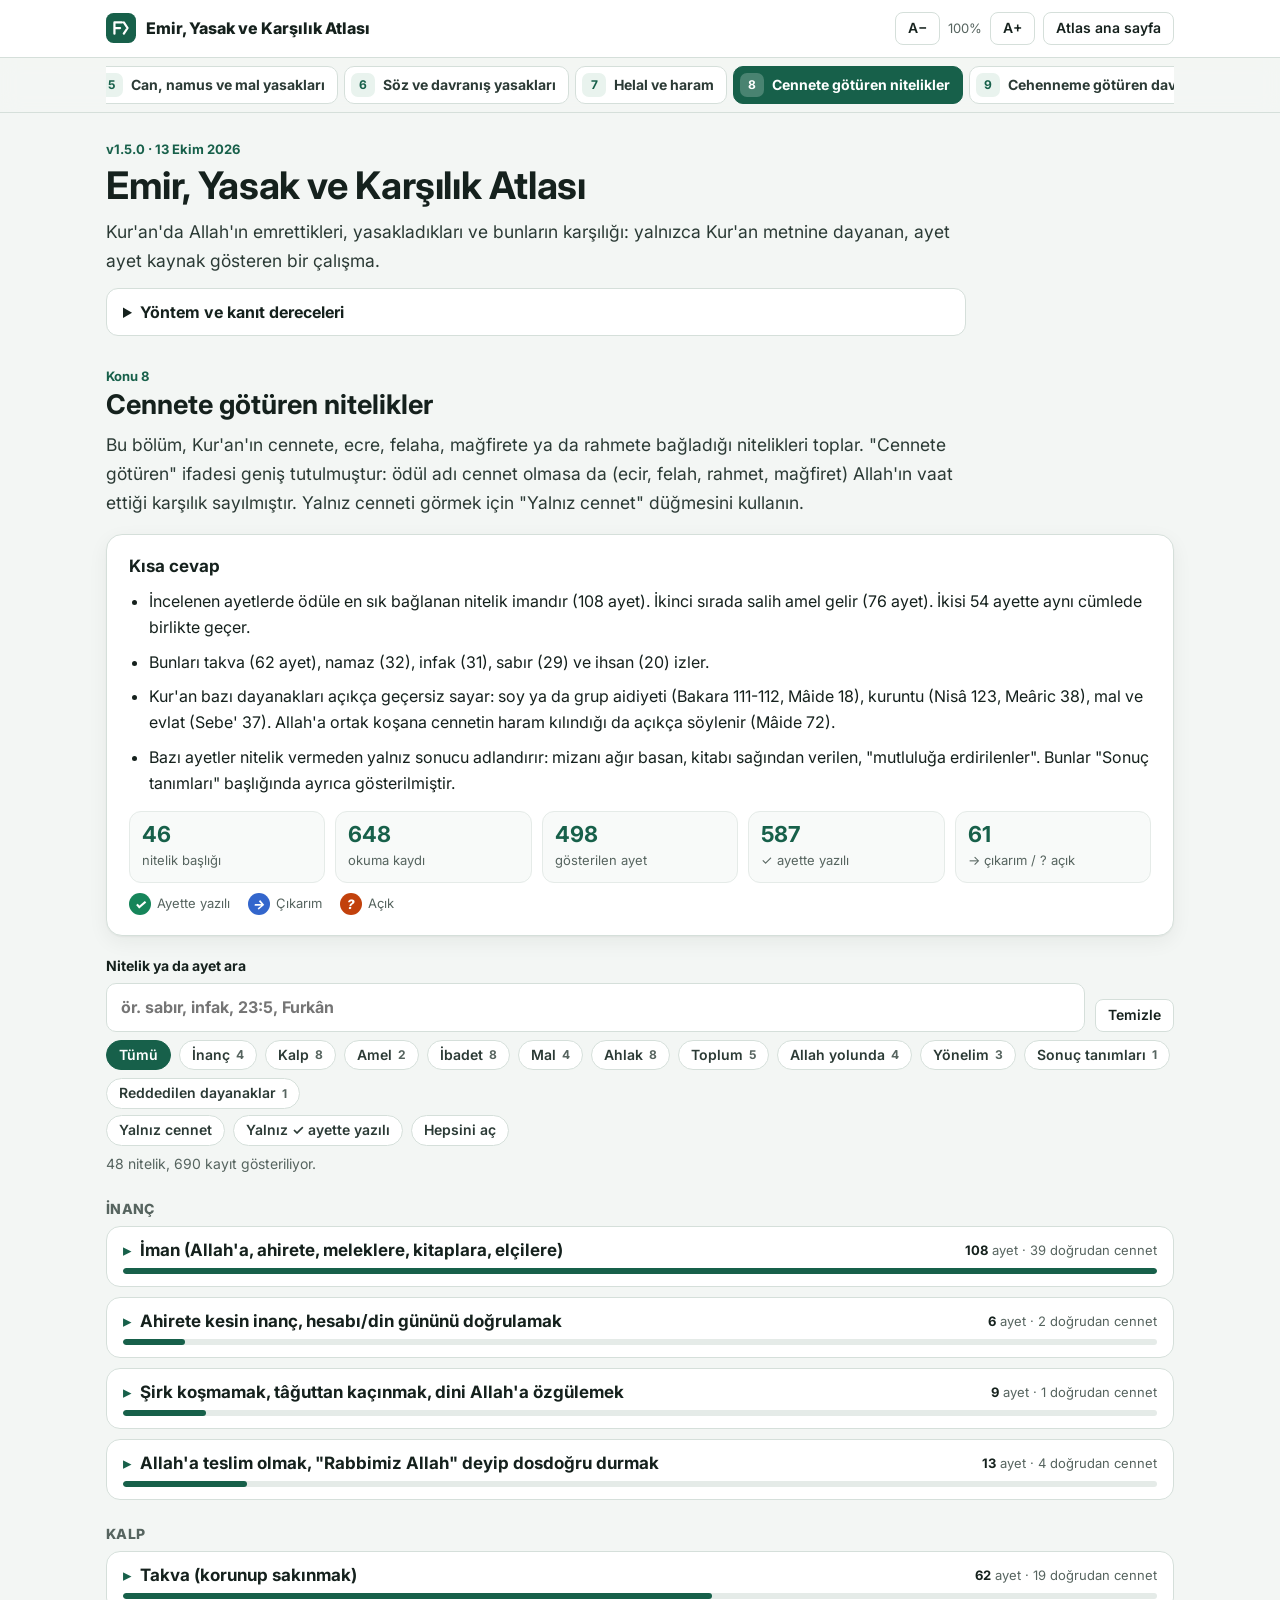
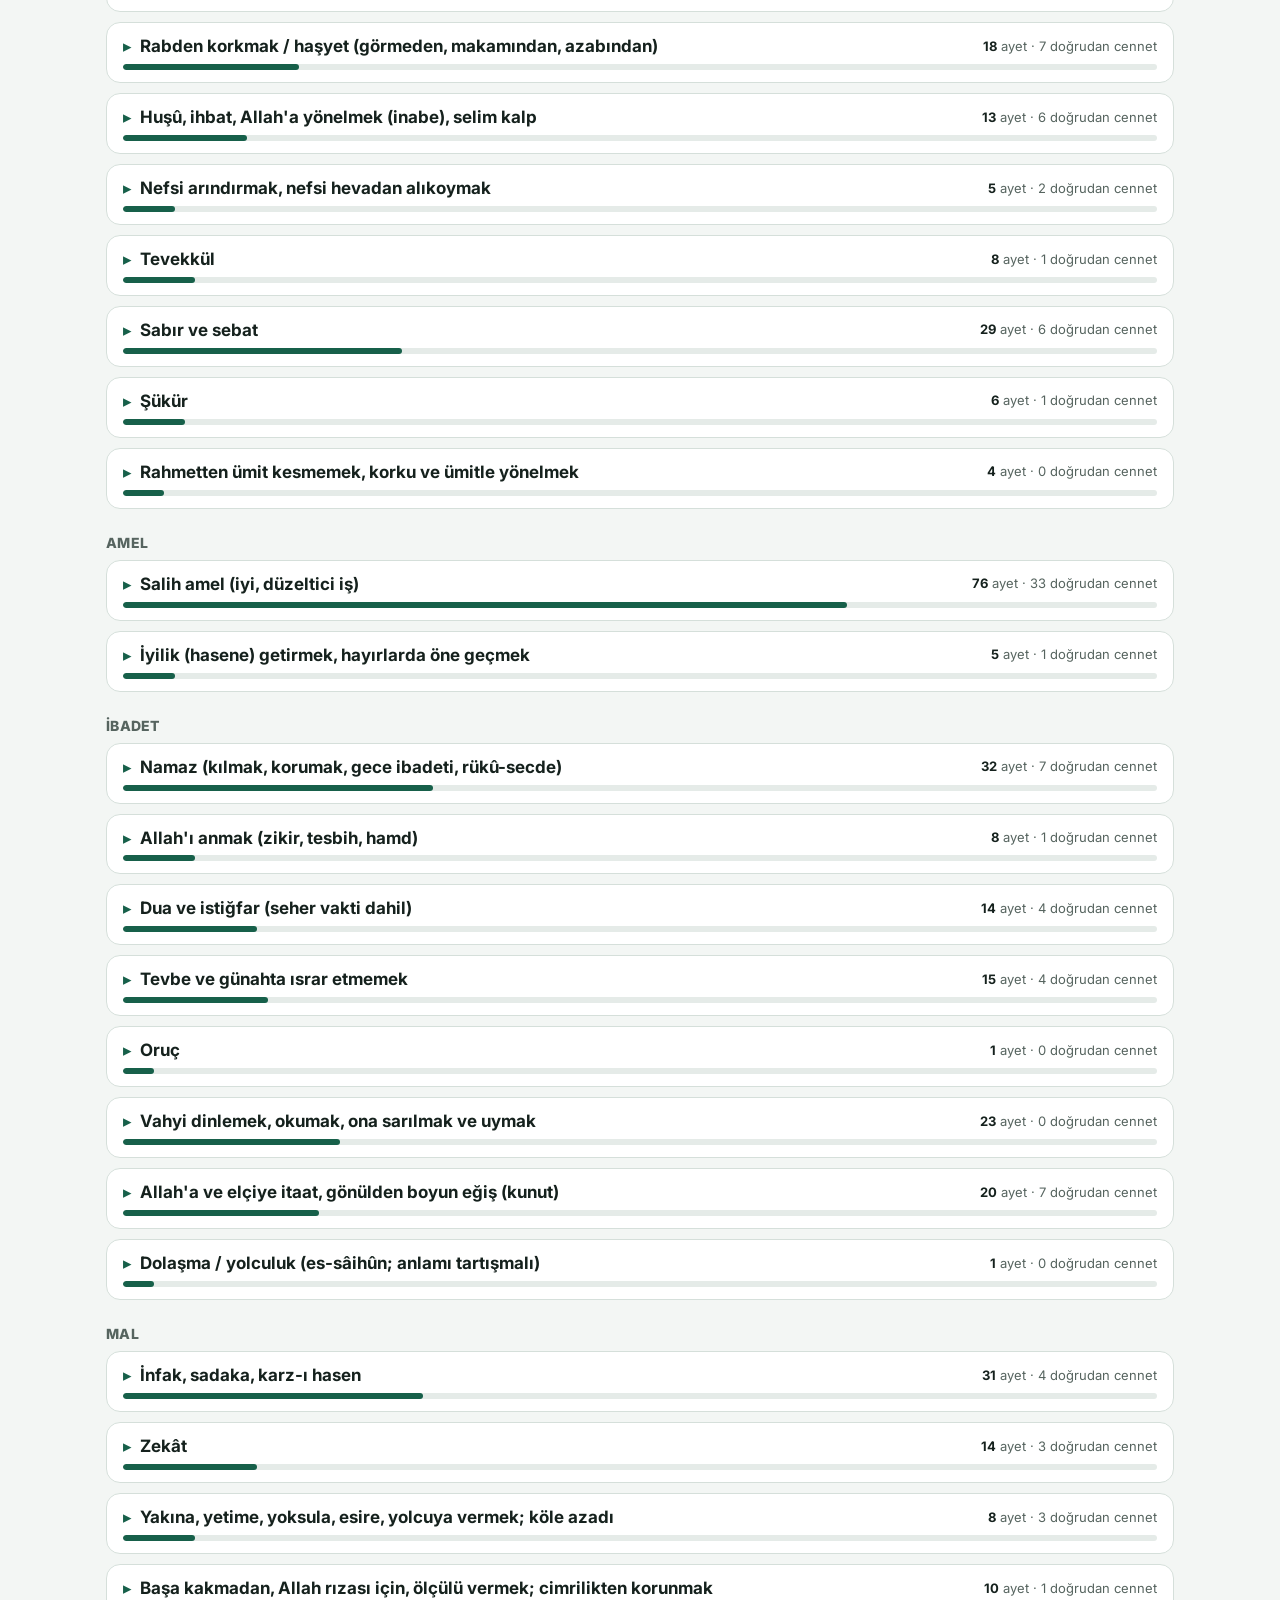
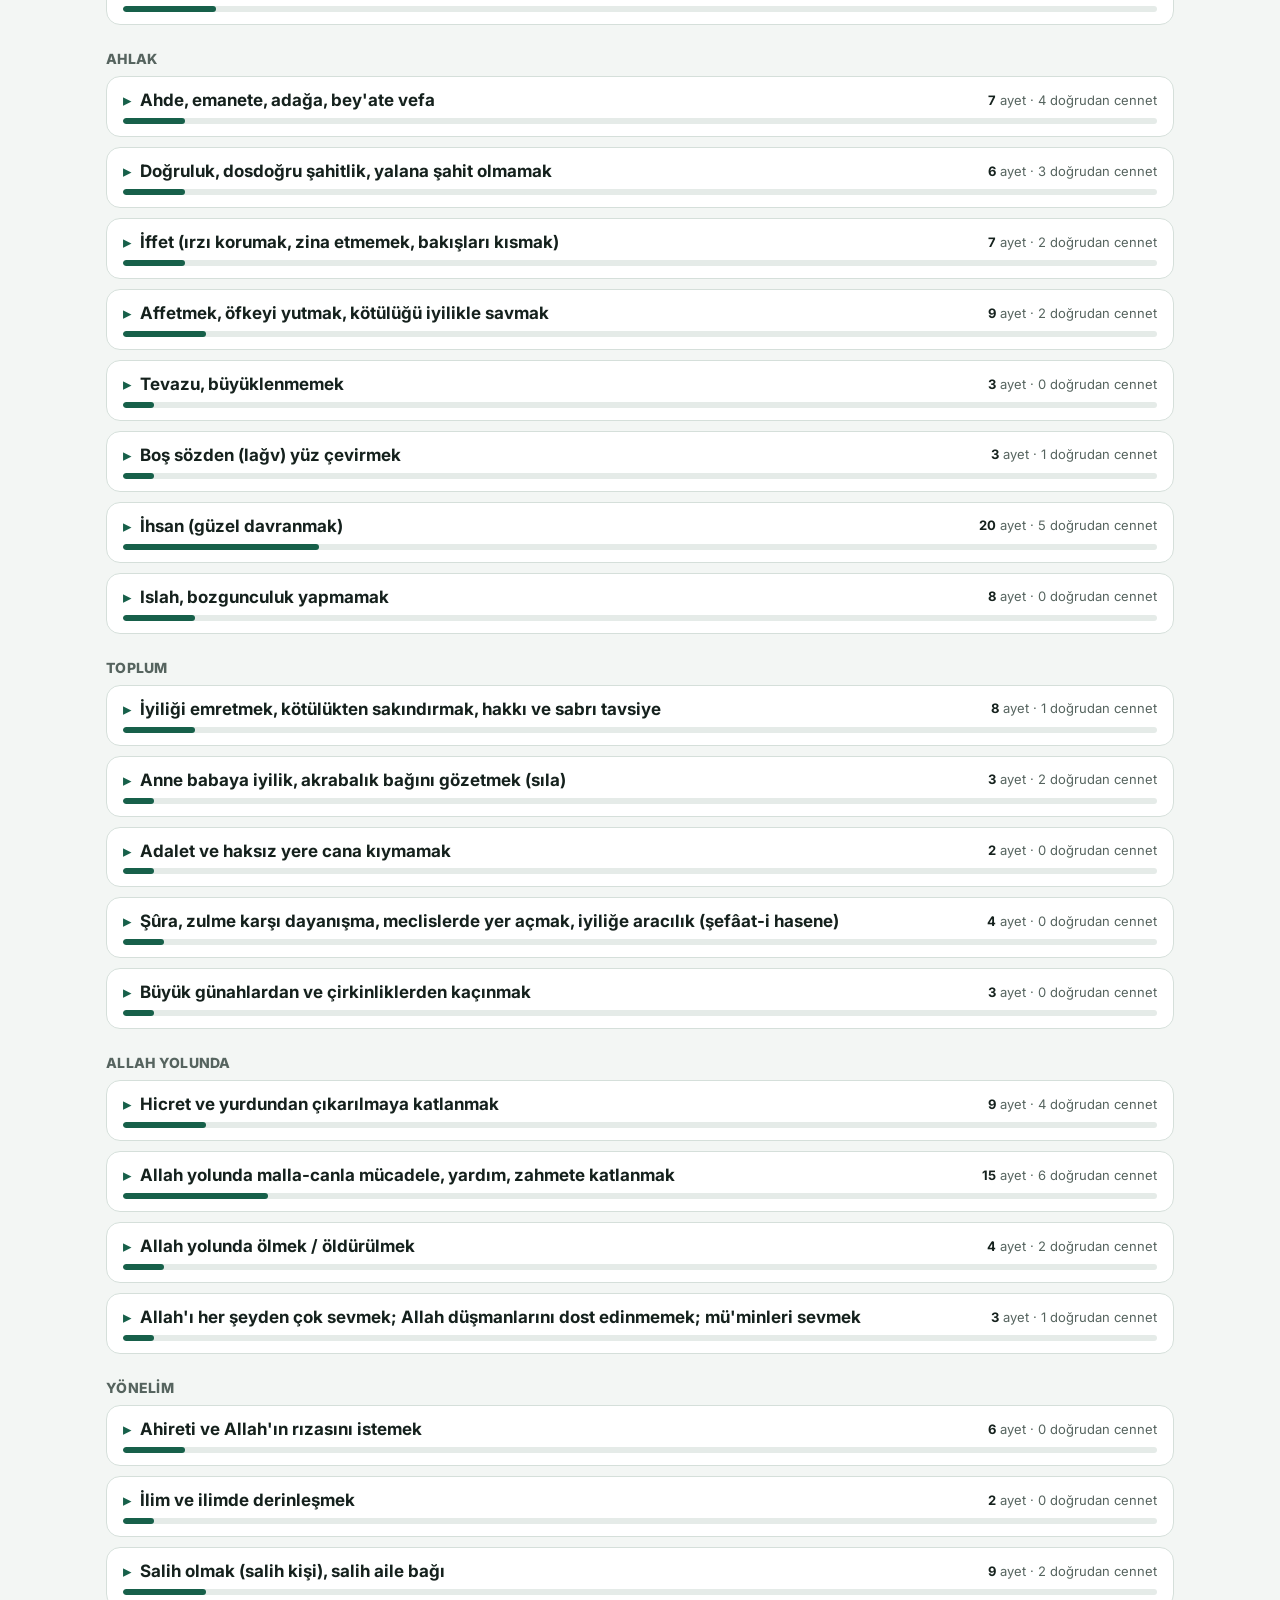
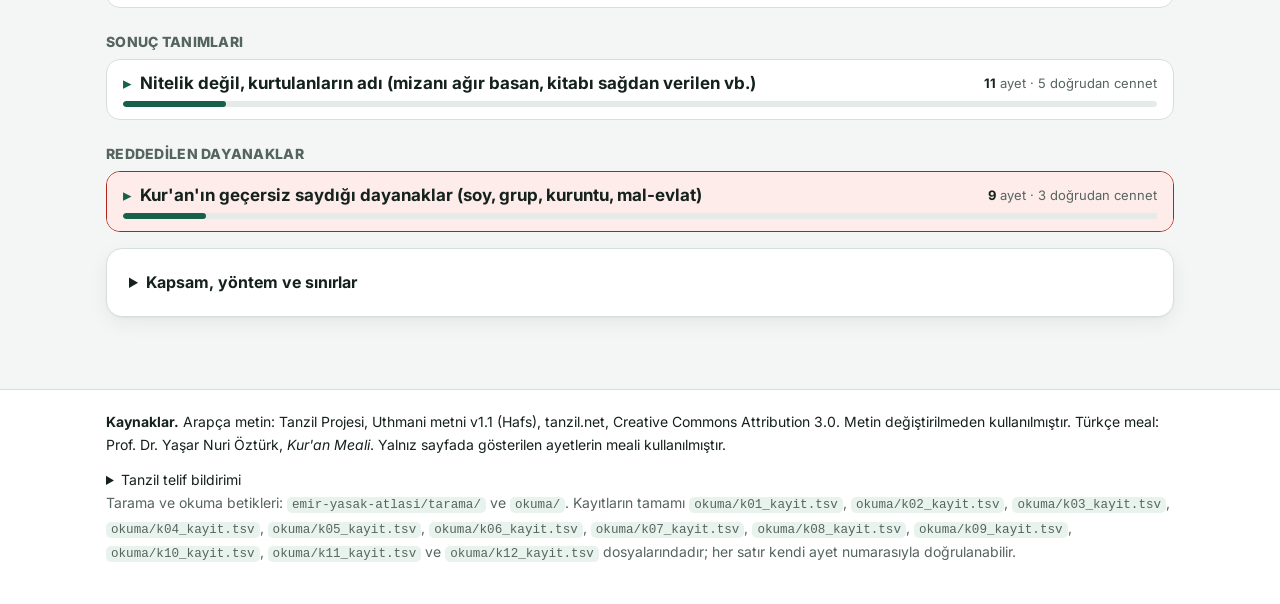
==== commit f6642753: "Atlas v1.5.0: Konu 1-7 ve 10-12 satır satır okundu (Claude), konular arası lafız tutarlılığı - 1.315" ====
--- a/emir-yasak-atlasi/index.html
+++ b/emir-yasak-atlasi/index.html
@@ -147,10 +147,10 @@
 <nav class="tabbar" aria-label="Konular"><div class="wrap"><div class="tablist" id="tabs" role="tablist"></div></div></nav>
 <main id="ana" class="wrap">
   <section class="hero">
-    <p class="kicker">v1.4.0 · 13 Ekim 2026</p>
+    <p class="kicker">v1.5.0 · 13 Ekim 2026</p>
     <h1>Emir, Yasak ve Karşılık Atlası</h1>
     <p class="lead">Kur'an'da Allah'ın emrettikleri, yasakladıkları ve bunların karşılığı: yalnızca Kur'an metnine dayanan, ayet ayet kaynak gösteren bir çalışma.</p>
-    <details class="method"><summary>Yöntem ve kanıt dereceleri</summary><ul><li>Kaynak yalnızca Kur'an'dır. Hadis, rivayet, mezhep görüşü ve tefsir kanıt olarak kullanılmaz.</li><li>Arapça metin: Tanzil Uthmani (Hafs), 6236 ayet. Türkçe meal: Yaşar Nuri Öztürk.</li><li>Her kayıt, niteliğin geçtiği ayeti ve ödülün söylendiği ayeti ayrı ayrı gösterir. Bunlar aynı ayet de olabilir, aynı pasajda art arda gelen ayetler de.</li><li>Kanıt derecesi: ✓ Ayette yazılı (bağ cümlede ya da &quot;işte onlar&quot; gibi bir gönderme ile açıkça kurulur), → Çıkarım (bağ bağlamdan çıkarılır), ? Açık (nitelik ya da bağ metinden belirlenemez).</li><li>Derece kuralı (dış denetimle netleşti): karşılık ayette davranışın sahibine zamirle ya da &quot;işte onlar&quot; ile bağlanıyorsa ✓; davranıştan farklı adla anılan bir sınıfa (&quot;kâfirler&quot;, &quot;zalimler&quot;, &quot;suçlular&quot;, &quot;güzel davrananlar&quot;, &quot;sakınanlar&quot;) bağlanıyorsa ve davranışın sahibi o sınıfla yalnız bağlamdan özdeşleşiyorsa → sayılır. Ayetin bizzat &quot;ondan daha zalim kim var&quot; diye nitelediği kişi için &quot;zalimler&quot; sınıfı ✓ kalır.</li><li>Karşılık adları ayetin kendi kelimesine göre verilir: ayet &quot;cennet&quot; demiyorsa (gurfe, &quot;değerli giriş yeri&quot;) cennet kodu kullanılmaz; &quot;makt&quot; gazap, &quot;ricz&quot; pislik, &quot;nebz fi'l-yemm&quot; boğulma diye yazılmaz. Kayıt notlarında mealin yorum katan ifadeleri yerine Arapça kelime verilir.</li><li>Tür kuralı: Allah'ın ya da bir elçinin doğrudan buyruğu (ör. &quot;kulluk edin&quot;, &quot;ortak koşma&quot;) Emir/Yasak; bir kişinin &quot;bana emredildi&quot;, &quot;yasaklandım&quot; diye aktardığı ya da geçmişte verilmiş olarak anlatılan buyruk Tanım; &quot;şirke saparsan amelin boşa çıkar&quot; gibi şartlı cümle Sonuç sayılır.</li></ul></details>
+    <details class="method"><summary>Yöntem ve kanıt dereceleri</summary><ul><li>Kaynak yalnızca Kur'an'dır. Hadis, rivayet, mezhep görüşü ve tefsir kanıt olarak kullanılmaz.</li><li>Arapça metin: Tanzil Uthmani (Hafs), 6236 ayet. Türkçe meal: Yaşar Nuri Öztürk.</li><li>Her kayıt, niteliğin geçtiği ayeti ve ödülün söylendiği ayeti ayrı ayrı gösterir. Bunlar aynı ayet de olabilir, aynı pasajda art arda gelen ayetler de.</li><li>Kanıt derecesi: ✓ Ayette yazılı (bağ cümlede ya da &quot;işte onlar&quot; gibi bir gönderme ile açıkça kurulur), → Çıkarım (bağ bağlamdan çıkarılır), ? Açık (nitelik ya da bağ metinden belirlenemez).</li><li>Derece kuralı (dış denetimle netleşti): karşılık ayette davranışın sahibine zamirle ya da &quot;işte onlar&quot; ile bağlanıyorsa ✓; davranıştan farklı adla anılan bir sınıfa (&quot;kâfirler&quot;, &quot;zalimler&quot;, &quot;suçlular&quot;, &quot;güzel davrananlar&quot;, &quot;sakınanlar&quot;) bağlanıyorsa ve davranışın sahibi o sınıfla yalnız bağlamdan özdeşleşiyorsa → sayılır. Ayetin bizzat &quot;ondan daha zalim kim var&quot; diye nitelediği kişi için &quot;zalimler&quot; sınıfı ✓ kalır.</li><li>Karşılık adları ayetin kendi kelimesine göre verilir: ayet &quot;cennet&quot; demiyorsa (gurfe, &quot;değerli giriş yeri&quot;) cennet kodu kullanılmaz; &quot;makt&quot; gazap, &quot;ricz&quot; pislik, &quot;nebz fi'l-yemm&quot; boğulma diye yazılmaz. Kayıt notlarında mealin yorum katan ifadeleri yerine Arapça kelime verilir.</li><li>Tür kuralı: Allah'ın ya da bir elçinin doğrudan buyruğu (ör. &quot;kulluk edin&quot;, &quot;ortak koşma&quot;) Emir/Yasak; bir kişinin &quot;bana emredildi&quot;, &quot;yasaklandım&quot; diye aktardığı ya da geçmişte verilmiş olarak anlatılan buyruk Tanım; &quot;şirke saparsan amelin boşa çıkar&quot; gibi şartlı cümle Sonuç sayılır.</li><li>Uyarı kuralı: Bir elçinin &quot;sizin için ... azabından korkuyorum&quot; uyarısı, şart açıkça kurulmadıkça → sayılır; &quot;Rabbime isyan edersem ... korkarım&quot; gibi şartı yazılı uyarı ✓ kalır. Ayette karşılık yazılı olduğu hâlde kodlanmamış kayıt bırakılmaz; ateşin adları (cehennem, cahîm, saîr, sekar, hutame) ayrı tutulur.</li></ul></details>
   </section>
   <div id="konu" aria-live="polite"><noscript><p class="notice">Bu sayfanın konu içerikleri JavaScript ile yüklenir. Ham veriye <a href="veri/konu01.json">veri/konu01.json</a>, <a href="veri/konu02.json">veri/konu02.json</a>, <a href="veri/konu03.json">veri/konu03.json</a>, <a href="veri/konu04.json">veri/konu04.json</a>, <a href="veri/konu05.json">veri/konu05.json</a>, <a href="veri/konu06.json">veri/konu06.json</a>, <a href="veri/konu07.json">veri/konu07.json</a>, <a href="veri/konu08.json">veri/konu08.json</a>, <a href="veri/konu09.json">veri/konu09.json</a>, <a href="veri/konu10.json">veri/konu10.json</a>, <a href="veri/konu11.json">veri/konu11.json</a> ve <a href="veri/konu12.json">veri/konu12.json</a> dosyalarından ulaşabilirsiniz.</p></noscript></div>
 </main>
@@ -186,7 +186,7 @@
 #====================================================================</pre></details>
   <p class="muted">Tarama ve okuma betikleri: <code>emir-yasak-atlasi/tarama/</code> ve <code>okuma/</code>. Kayıtların tamamı <code>okuma/k01_kayit.tsv</code>, <code>okuma/k02_kayit.tsv</code>, <code>okuma/k03_kayit.tsv</code>, <code>okuma/k04_kayit.tsv</code>, <code>okuma/k05_kayit.tsv</code>, <code>okuma/k06_kayit.tsv</code>, <code>okuma/k07_kayit.tsv</code>, <code>okuma/k08_kayit.tsv</code>, <code>okuma/k09_kayit.tsv</code>, <code>okuma/k10_kayit.tsv</code>, <code>okuma/k11_kayit.tsv</code> ve <code>okuma/k12_kayit.tsv</code> dosyalarındadır; her satır kendi ayet numarasıyla doğrulanabilir.</p>
 </div></footer>
-<script id="meta" type="application/json">{"konular":[{"no":1,"grup":"A","ad":"Temel emirler","ozet":"Kulluk, adalet ve ihsan, ahde vefa, emanet, doğruluk: Kur'an'ın emir ve övgü diliyle bildirdikleri ve ayette yazılı karşılıkları.","hazir":true,"vurgu":{"ad":"Yalnız emir ve yasak","alan":"kayit_tur","deger":["emir","yasak"],"sayim":"doğrudan emir/yasak"}},{"no":2,"grup":"A","ad":"Aile ve toplum emirleri","ozet":"Anne-baba, akraba, yetim, yoksul, yolcu ve komşuya karşı Kur'an'ın emir ve yasakları ile ayette yazılı karşılıkları.","hazir":true,"vurgu":{"ad":"Yalnız emir ve yasak","alan":"kayit_tur","deger":["emir","yasak"],"sayim":"doğrudan emir/yasak"}},{"no":3,"grup":"A","ad":"Mal ve infak","ozet":"İnfak, sadaka, zekât, Allah'a güzel borç ve cimrilik: emirler, yasaklar ve ayette bildirilen karşılıklar.","hazir":true,"vurgu":{"ad":"Yalnız emir ve yasak","alan":"kayit_tur","deger":["emir","yasak"],"sayim":"doğrudan emir/yasak"}},{"no":4,"grup":"B","ad":"Şirk ve ayetleri yalanlama","ozet":"Allah'a ortak koşmak ve ayetleri yalanlamak: emirler, yasaklar ve ayette bildirilen karşılıklar.","hazir":true,"vurgu":{"ad":"Yalnız emir ve yasak","alan":"kayit_tur","deger":["emir","yasak"],"sayim":"doğrudan emir/yasak"}},{"no":5,"grup":"B","ad":"Can, namus ve mal yasakları","ozet":"Öldürme, zina, hırsızlık, yetim malı, ribâ, ölçüde hile: emirler, yasaklar ve ayette bildirilen karşılıklar.","hazir":true,"vurgu":{"ad":"Yalnız emir ve yasak","alan":"kayit_tur","deger":["emir","yasak"],"sayim":"doğrudan emir/yasak"}},{"no":6,"grup":"B","ad":"Söz ve davranış yasakları","ozet":"Yalan, iftira, alay, gıybet, kibir, israf ve söz edebi: emirler, yasaklar ve ayette bildirilen karşılıklar.","hazir":true,"vurgu":{"ad":"Yalnız emir ve yasak","alan":"kayit_tur","deger":["emir","yasak"],"sayim":"doğrudan emir/yasak"}},{"no":7,"grup":"B","ad":"Helal ve haram","ozet":"Yiyecek-içecek ve evlilikte helal ve haram kılınanlar, Allah'a iftira sayılan kendiliğinden haramlaştırma: emirler, yasaklar ve ayette bildirilen karşılıklar.","hazir":true,"vurgu":{"ad":"Yalnız emir ve yasak","alan":"kayit_tur","deger":["emir","yasak"],"sayim":"doğrudan emir/yasak"}},{"no":8,"grup":"C","ad":"Cennete götüren nitelikler","ozet":"Kur'an'ın cennete ve Allah'ın ödülüne bağladığı nitelik ve davranışlar.","hazir":true,"vurgu":{"ad":"Yalnız cennet","alan":"odul","deger":"cennet","sayim":"doğrudan cennet"}},{"no":9,"grup":"C","ad":"Cehenneme götüren davranışlar","ozet":"Kur'an'ın ateşe ve azaba bağladığı tutum ve davranışlar.","hazir":true,"vurgu":{"ad":"Yalnız cehennem/ateş","alan":"tur","deger":"nar","sayim":"doğrudan ateş"}},{"no":10,"grup":"C","ad":"Karşılığın kuralları","ozet":"Zerre ağırlığı, tevbe ve bağışlanma, bağışlanmayacak günah, derece farkları.","hazir":true,"vurgu":{"ad":"Yalnız sonuç kayıtları","alan":"kayit_tur","deger":["sonuc"],"sayim":"davranış-karşılık sonucu"}},{"no":11,"grup":"D","ad":"Allah'ın sevdikleri ve sevmedikleri","ozet":"\"Yuhibbu\" ve \"lâ yuhibbu\" ifadeleri.","hazir":true,"vurgu":{"ad":"Yalnız \"sevmez\"","alan":"odul","deger":"sevilmeme","sayim":"Allah sevmez"}},{"no":12,"grup":"D","ad":"Günah sınıfları","ozet":"Kebâir, fahşâ, lemem, ism, zenb, fısk, bağy, münker: Kur'an'ın günahı adlandırdığı yerler.","hazir":true,"vurgu":{"ad":"Yalnız emir ve yasak","alan":"kayit_tur","deger":["emir","yasak"],"sayim":"doğrudan emir/yasak"}}],"gruplar":[{"id":"A","ad":"Emirler"},{"id":"B","ad":"Yasaklar"},{"id":"C","ad":"Karşılık"},{"id":"D","ad":"Sınıflar"}],"odulAdi":{"cennet":"Cennet","ecir":"Ecir (ödül)","felah":"Felah (kurtuluş)","magfiret":"Mağfiret","magfiret_ecir":"Mağfiret ve ecir","rahmet":"Rahmet","korku_yok":"Korku ve hüzün yok","sevap":"Sevap","karsilik":"Karşılık","ovgu":"Övgü (ödül adı yok)","kat_kat":"Kat kat artırma","artirma":"Artırma","husna":"Hüsnâ (en güzel)","derece":"Derece","mujde":"Müjde","hayir":"Hayır (daha hayırlı)","fevz":"Fevz (büyük kurtuluş)","ahiret_ecri":"Ahiret ecri","ahiret_sevabi":"Ahiret sevabı","ahiret_hayirli":"Ahiret daha hayırlı","ecir_iki_kat":"İki kat ecir","hesapsiz_ecir":"Hesapsız ecir","gunah_ortme":"Günahların örtülmesi","gunah_silme":"Kötülüklerin silinmesi","tam_karsilik":"Tam karşılık","kabul":"Kabul","hidayet":"Hidayet","emniyet":"Güven","ustunluk":"Kıyamette üstünlük","fazl":"Fazl (lütuf)","rizik":"Rızık","beraberlik":"Seçkinlerle beraberlik","pay":"Pay","kurtulus":"Kurtuluş","akibet":"Güzel son (âkıbet)","rıza":"Rıza","selam":"Selam","tuba":"Tûbâ","likaullah":"Rabbe kavuşma","sukranla_karsilanma":"Çabanın şükranla karşılanması","seytandan_korunma":"Şeytandan korunma","hayat_tayyibe_ecir":"Güzel hayat ve ecir","kendi_lehine":"Kendi lehine","yukselme":"Yükselme","yerine_konma":"Yerine konma","diledikleri":"Dilediği her şey","allah_katindaki":"Allah katındaki (daha hayırlı)","goz_aydinligi":"Gizlenmiş göz aydınlığı","dua_kabulu":"Duaya icabet","esitsizlik":"Kötülerle bir tutulmama","velayet":"Allah'ın dostluğu","yardim":"Yardım","yardim_sebat":"Yardım ve sebat","hidayet_artisi":"Hidayetin artması","hidayet_artisi_takva":"Hidayet artışı ve takva","kifayet":"Allah'ın yetmesi","cikis_rizik":"Çıkış yolu ve rızık","kolaylik":"Kolaylık","seyyiat_ortme_ecir":"Kötülüklerin örtülmesi ve büyük ecir","rahmet_iki_pay":"Rahmetten iki pay","ecir_nur":"Ecir ve nur","kavusma":"Soyuna kavuşma","azaptan_korunma":"Azaptan korunma","ashab_meymene":"Sağın ehli","rizaya_ermek":"Hoşnutluğa ermek","hosnut_yasam":"Hoşnut bir yaşayış","husrandan_istisna":"Hüsrandan istisna","hayirda_yarisma":"Hayırda öne geçenler","ecir_sukran":"Ecir ve şükran","cennet_haram":"Cennet haram","cennete_giremez":"Cennete giremez","dunyevi_kurtulus":"Dünyada kurtuluş (kıssa)","dunyevi_bereket":"Dünyada bereket","dunyevi_yerlesme":"Yurda yerleşme (kıssa)","helaktan_korunma":"Helâktan korunma","yeryuzune_varislik":"Yeryüzüne vârislik","cehennemden_uzaklik":"Cehennemden uzak tutulma","sapmamak_bedbaht_olmamak":"Sapmamak, bedbaht olmamak","ahirette_salihlerle":"Ahirette salihlerle","kadem_sidk":"Doğruluk makamı","arinma":"Arınma","ahiret_yurdu":"Ahiret yurdu","daha_hayirlisi":"Daha hayırlısı","ahiret":"Ahiret","salih_amel_yazilir":"Salih amel yazılır","seyyiatin_hasenata_donmesi":"Kötülüklerin iyiliğe çevrilmesi","kolay_hesap":"Kolay hesap","sevgi":"Allah'ın sevgisi","furkan_ortme":"Furkan ve kötülüklerin örtülmesi","karsitlik":"Karşıtıyla bir olmamak","hayat":"Hayat","-":"—","azap":"Azap","vaat":"Vaat","gunah_yok":"Günah yok","hasene":"Güzellik (hasene)","sorumluluk_yok":"Aleyhine yol (sorumluluk) yok","allah_beraberligi":"Allah'ın beraberliği","saglam_kulp":"En sağlam kulpa tutunma","allahin_ahde_vefasi":"Allah'ın da ahdine vefası","yol_serbest":"Yolunun serbest bırakılması","din_kardesligi":"Dinde kardeşlik","gurfe":"Gurfe (yüksek köşk)","genislik":"Allah'ın genişlik vermesi","ahirette_nasip_yok":"Ahirette nasip yok","amel_bosa":"Amellerin boşa çıkması","amel_boşa":"Amellerin boşa çıkması","amel_boşa_husran":"Amellerin boşa çıkması ve hüsran","asagilik":"Aşağılık kişiler arasında olmak","atesten_cikarilmama":"Ateşten çıkarılmama","ayetlerden_uzak_tutma":"Ayetlerden uzak tutulma","azap_ani":"Ansızın gelen azap","azap_artisi":"Azabın artırılması","azap_azim":"Büyük azap","azap_buyuk":"Büyük azap","azap_buyuk_gun":"Büyük günün azabı","azap_cetin":"Çetin azap","azap_dilerse":"Dilerse azap eder","azap_dunya":"Dünyada azap","azap_dunyevi":"Dünyevi azap","azap_elim":"Acıklı azap","azap_en_buyuk":"En büyük azap","azap_essiz":"Eşsiz azap","azap_genel":"Azap","azap_gokten":"Gökten azap","azap_hafiflemez":"Azabın hafifletilmemesi","azap_hafifletilmez":"Azabın hafifletilmemesi","azap_hak":"Söz (hüküm) üzerlerine hak oldu","azap_hak_oldu":"Azabın hak olması","azap_hazir":"Azapta hazır bulundurulma (muhdarûn)","azap_henuz_tatmama":"Azabı henüz tatmamış olma","azap_hizy":"Rezillik azabı","azap_horlayici":"Horlayıcı azap","azap_iki_kat":"İki kat azap","azap_kamcisi":"Azap kamçısı","azap_katlama":"Azabın katlanması","azap_katli":"Katlanmış azap","azap_kaynar_su":"Kaynar su azabı","azap_korkunc":"Korkunç azap","azap_kotu":"Kötü azap","azap_kusatan":"Kuşatan azap","azap_kusatma":"Azabın kuşatması","azap_muhin":"Alçaltıcı azap","azap_pislik":"Pislik azabı","azap_siddetli":"Şiddetli azap","azap_sonsuz":"Sonsuz azap","azap_surekli":"Sürekli azap","azap_uzatma":"Azabın uzatılması","azap_vay":"Vay ve azap","azap_ve_sapiklik":"Azap ve sapıklık","azap_yakalama":"Azabın yakalaması","azap_yakici":"Yakıcı azap","azap_yakin":"Yakın azap","azapta_ortaklik":"Azapta ortaklık","basarisizlik":"Başarısızlık","bela_dunya":"Dünyada bela","belirsiz":"Karşılık belirtilmez","benligini_unutturma":"Öz benliğini unutturma","boyuna_dolanma":"Boyuna dolanma","bozguna_ugratilma":"Bozguna uğratılma","bukagi":"Boyuna bukağı","bukagi_ve_cehennem":"Bukağı ve cehennem","carpilip_tepelenme":"Çarpılıp tepelenme","cehennem":"Cehennem","cehennem_azabi":"Cehennem azabı","cehennem_gorme":"Cehennemi görme","cehennem_odunu":"Cehenneme odun olma","cehenneme_atilma":"Cehenneme atılma","celde_100":"Yüz celde","celde_80":"Seksen celde","ceza_sel":"Sel cezası","cezalandirilma":"Cezalandırılma","cezalandirma":"Cezalandırma","dar_gecim":"Dar geçim","denk_ceza":"Denk ceza","devirlerce_kalis":"Devirlerce kalış","dislanma":"Dışlanma","donusturme":"Maymuna çevrilme","dunyevi_kucuk_azap":"Yakın azap (el-azâbu'l-ednâ)","ebedi_kalis":"Ebedi kalış","felah_yok":"Felah bulamama","fidye_kabul_edilmez":"Fidye kabul edilmez","fitne_veya_azap":"Fitne ya da azap","gark":"Suda boğulma","gark_ve_nar":"Boğulma ve ateş","gazab":"Allah'ın gazabı","gazab_husran":"Gazap ve hüsran","gazab_lanet_cehennem":"Gazap, lanet ve cehennem","gazab_ve_azap":"Gazap ve azap","gazab_ve_muhur":"Gazap ve mühür","gokten_felaket":"Gökten felaket","goz_kor_etme":"Gözlerin kör edilmesi","gunah_yuklenme":"Günah yüklenme","had_dunya":"Dünyada had cezası","haram_kilma":"Helalin haram kılınması","hasret":"Hasret","haviye":"Hâviye","helak":"Helâk","hidayet_edilmeme":"Hidayet verilmeme","hizy":"Rezillik","husran":"Hüsran","husranin_en_beteri":"Hüsranın en beteri","hutame":"Hutame","ibret_cezasi":"İbret cezası","iftira_gunah":"İftira ve açık günah yüklenme","ikinci_firsat_yok":"Geri dönüş dileğinin reddi","iman_gec_fayda_yok":"Geç kalan iman yarar sağlamaz","iman_yarar_saglamaz_husran":"İman yarar sağlamaz, hüsran","intikam":"İntikam","istidrac":"Bilmedikleri yerden derece derece götürülme","kayip_ve_amel_boşa":"Kayıp ve amellerin boşa çıkması","kaynar_su":"Kaynar su","kaynar_su_ve_atik_su":"Kaynar su ve irin","kendi_aleyhine":"Kendi aleyhine","kiyamette_getirme":"Kıyamette yüklenip getirme","kor_hasir":"Kör haşredilme","korkunc_tutus":"Korkunç tutuş","korumasizlik":"Koruyucusuz kalma","kotuluklerin_yakalamasi":"Kötülüklerin yakalaması","kusatma":"Kuşatma","lanet":"Lanet","lanet_sagirlik":"Lanet ve sağırlık","lanet_ve_olum":"Lanet ve öldürülme","magfiret_yok":"Bağışlanmama","mahvolma":"Mahvolma","mevlasizlik":"Mevlâsız kalma","muhur":"Mühür","muhur_ve_saptirma":"Mühür ve saptırılma","muhurlenme":"Mühürlenme","mujde_yok":"Müjde yok","nar":"Ateş","nar_alevli":"Alevli ateş","nar_buyuk":"Büyük ateş","nar_ebedi":"Ebedi ateş","nar_sekar":"Sekar ateşi","nifak_yerlestirme":"Kalplere ikiyüzlülük yerleştirme","perdelenme":"Rabden perdelenme","rezillik_ve_azap":"Rezillik ve azap","rizik_haram":"Rızkın haram kılınması","ruzgar_azabi":"Rüzgâr azabı","sapiklik_vay":"Vay ve sapıklık","sapiklik_velisiz":"Sapıklık ve velisizlik","saptirilma":"Saptırılma","sarsinti":"Sarsıntı","sefaatsizlik":"Şefaatsizlik","seytan_musallat":"Şeytan musallat etme","seytan_susleme":"Şeytanın süslemesi","siccin":"Siccîn","sur_ve_azap":"Sur ve azap","surgun_ve_nar":"Sürgün ve ateş","tas_ruzgari":"Taş fırlatan rüzgâr","tas_yagmuru":"Taş yağmuru","tayyibat_haram":"Temiz şeylerin haram kılınması","tehdit":"Tehdit","tek_ses":"Tek ses","tovbe_kabul_edilmez":"Tövbe kabul edilmez","unutulma":"Allah'ın unutması","unutulma_ve_nar":"Unutulma ve ateş","vay":"Vay haline","vebal_ve_azap":"Vebal ve azap","yakalama":"Yakalama","yangin_azabi":"Yangın azabı","yardimsizlik":"Yardımsızlık","yildirim":"Yıldırım","yildiz_atisi":"Delici şihabın takibi","yukselen_azap":"Yükselen azap","yuz_kararmasi":"Yüzlerin kararması","zakkum":"Zakkum","zalim_sayilma":"Zalim sayılma","zillet":"Zillet","zillet_azabi":"Zillet azabı","zincir_ve_nar":"Zincir ve ateş","zorlu_hesap_ve_azap":"Zorlu hesap ve azap","el_kesme":"Elin kesilmesi","kisas":"Kısas","gulul_yuk":"Aşırdığını kıyamette yüklenip getirme","buyuk_vebal":"Büyük vebal","yok":"Bu ayette karşılık belirtilmez","azap_en_elim":"En acı azap","buyuk_zulum":"Büyük zulüm sayılma","en_serli_yaratik":"Yaratıkların en şerlisi","hesaba_cekilme":"Hesaba çekilme","kahretme":"Kahrolma","korku_salma":"Kalplere korku salınması","kotu_son":"Kötü son","musrik_sayilma":"Müşrik sayılma","sapiklik_donussuz":"Uzak bir sapıklık (dalâl-i baîd)","yalniz_horlanmis":"Yalnız bırakılıp horlanma","dusmanlik_salma":"Aralarına düşmanlık ve nefret salınması","sevilmeme":"Allah'ın sevmemesi","maskaraya_cevirme":"Allah'ın onlarla alay etmesi (sahira'llâhu minhum)","seytanin_kardesi":"Şeytanların kardeşi olma","infak_kabul_edilmez":"İnfakın kabul edilmemesi","kotuluk_cemberi":"Kötülük çemberi üzerlerine","nar_lanet_azap":"Cehennem ateşi, lanet ve kalıcı azap","makt":"Allah'ın şiddetli hoşnutsuzluğu (makt)","makt_husran":"Makt ve hüsran","iki_kez_azap":"İki kez azap, sonra büyük azap","iki_asamali_azap":"Önce ceza, sonra Rabbin görülmedik azabı","baska_azap":"Bundan başka bir azap (dûne zâlik)","kalp_ortusu":"Kalplere örtü, kulaklara ağırlık","suya_atilma":"Denize atılma (nebz fi'l-yemm)","denizin_ortmesi":"Denizin onları örtmesi","semum_hamim":"Samûm ve kaynar su","nekir":"Allah'ın karşı koyuşu (nekîr)","sahat":"Allah'ın öfkesi (sahat)","yagmur":"Üzerlerine bir yağmur yağdırılması (matar)","misli_ceza":"Kötülüğün misliyle karşılık","razi_olmama":"Allah'ın razı olmaması","esam":"Esâm'a (günahın cezasına) uğrama","yarim_ceza":"Hür kadın cezasının yarısı","kotu_akibet":"Yalanlayanların akıbeti (\"sonlarına bakın\")"},"odulTur":{"ahirette_nasip_yok":"husran","amel_bosa":"husran","amel_boşa":"husran","amel_boşa_husran":"husran","asagilik":"azap","atesten_cikarilmama":"nar","ayetlerden_uzak_tutma":"ruhsal","azap":"azap","azap_ani":"azap","azap_artisi":"azap","azap_azim":"azap","azap_buyuk":"azap","azap_buyuk_gun":"azap","azap_cetin":"azap","azap_dilerse":"azap","azap_dunya":"dunya","azap_dunyevi":"dunya","azap_elim":"azap","azap_en_buyuk":"azap","azap_essiz":"azap","azap_genel":"azap","azap_gokten":"dunya","azap_hafiflemez":"azap","azap_hafifletilmez":"azap","azap_hak":"azap","azap_hak_oldu":"azap","azap_hazir":"azap","azap_henuz_tatmama":"azap","azap_hizy":"azap","azap_horlayici":"azap","azap_iki_kat":"azap","azap_kamcisi":"dunya","azap_katlama":"azap","azap_katli":"azap","azap_kaynar_su":"nar","azap_korkunc":"azap","azap_kotu":"azap","azap_kusatan":"azap","azap_kusatma":"azap","azap_muhin":"azap","azap_pislik":"dunya","azap_siddetli":"azap","azap_sonsuz":"azap","azap_surekli":"azap","azap_uzatma":"azap","azap_vay":"azap","azap_ve_sapiklik":"azap","azap_yakalama":"dunya","azap_yakici":"nar","azap_yakin":"azap","azapta_ortaklik":"azap","basarisizlik":"husran","bela_dunya":"dunya","belirsiz":"husran","benligini_unutturma":"ruhsal","boyuna_dolanma":"azap","bozguna_ugratilma":"dunya","bukagi":"azap","bukagi_ve_cehennem":"nar","carpilip_tepelenme":"dunya","cehennem":"nar","cehennem_azabi":"nar","cehennem_gorme":"nar","cehennem_odunu":"nar","cehenneme_atilma":"nar","celde_100":"dunya","celde_80":"dunya","cennet_haram":"husran","cennete_giremez":"husran","ceza_sel":"dunya","cezalandirilma":"azap","cezalandirma":"azap","dar_gecim":"dunya","denk_ceza":"dunya","devirlerce_kalis":"nar","dislanma":"dunya","donusturme":"dunya","dunyevi_kucuk_azap":"dunya","ebedi_kalis":"nar","felah_yok":"husran","fidye_kabul_edilmez":"husran","fitne_veya_azap":"azap","gark":"dunya","gark_ve_nar":"nar","gazab":"gazab","gazab_husran":"gazab","gazab_lanet_cehennem":"gazab","gazab_ve_azap":"gazab","gazab_ve_muhur":"gazab","gokten_felaket":"dunya","goz_kor_etme":"dunya","gunah_yuklenme":"azap","had_dunya":"dunya","haram_kilma":"dunya","hasret":"husran","haviye":"nar","helak":"dunya","hidayet_edilmeme":"ruhsal","hizy":"azap","husran":"husran","husranin_en_beteri":"husran","hutame":"nar","ibret_cezasi":"dunya","iftira_gunah":"azap","ikinci_firsat_yok":"husran","iman_gec_fayda_yok":"husran","iman_yarar_saglamaz_husran":"husran","intikam":"dunya","istidrac":"dunya","kayip_ve_amel_boşa":"husran","kaynar_su":"nar","kaynar_su_ve_atik_su":"nar","kendi_aleyhine":"husran","kiyamette_getirme":"azap","kor_hasir":"azap","korkunc_tutus":"dunya","korumasizlik":"husran","kotuluklerin_yakalamasi":"dunya","kusatma":"dunya","lanet":"gazab","lanet_sagirlik":"gazab","lanet_ve_olum":"gazab","magfiret_yok":"husran","mahvolma":"dunya","mevlasizlik":"husran","muhur":"ruhsal","muhur_ve_saptirma":"ruhsal","muhurlenme":"ruhsal","mujde_yok":"husran","nar":"nar","nar_alevli":"nar","nar_buyuk":"nar","nar_ebedi":"nar","nar_sekar":"nar","nifak_yerlestirme":"ruhsal","perdelenme":"husran","rezillik_ve_azap":"azap","rizik_haram":"dunya","ruzgar_azabi":"dunya","sapiklik_vay":"ruhsal","sapiklik_velisiz":"ruhsal","saptirilma":"ruhsal","sarsinti":"dunya","sefaatsizlik":"husran","seytan_musallat":"ruhsal","seytan_susleme":"ruhsal","siccin":"nar","sur_ve_azap":"azap","surgun_ve_nar":"nar","tas_ruzgari":"dunya","tas_yagmuru":"dunya","tayyibat_haram":"dunya","tehdit":"azap","tek_ses":"dunya","tovbe_kabul_edilmez":"husran","unutulma":"husran","unutulma_ve_nar":"nar","vay":"azap","vebal_ve_azap":"azap","yakalama":"dunya","yangin_azabi":"nar","yardimsizlik":"husran","yildirim":"dunya","yildiz_atisi":"azap","yukselen_azap":"azap","yuz_kararmasi":"azap","zakkum":"nar","zalim_sayilma":"azap","zillet":"azap","zillet_azabi":"azap","zincir_ve_nar":"nar","zorlu_hesap_ve_azap":"dunya","el_kesme":"dunya","kisas":"dunya","gulul_yuk":"azap","buyuk_vebal":"husran","yok":"husran","azap_en_elim":"azap","buyuk_zulum":"husran","en_serli_yaratik":"azap","hesaba_cekilme":"azap","kahretme":"gazab","korku_salma":"ruhsal","kotu_son":"dunya","musrik_sayilma":"husran","sapiklik_donussuz":"ruhsal","yalniz_horlanmis":"husran","dusmanlik_salma":"ruhsal","sevilmeme":"gazab","maskaraya_cevirme":"azap","seytanin_kardesi":"ruhsal","infak_kabul_edilmez":"husran","kotuluk_cemberi":"dunya","nar_lanet_azap":"nar","makt":"gazab","makt_husran":"gazab","iki_kez_azap":"azap","iki_asamali_azap":"azap","baska_azap":"azap","kalp_ortusu":"ruhsal","suya_atilma":"dunya","denizin_ortmesi":"dunya","semum_hamim":"nar","nekir":"azap","sahat":"gazab","yagmur":"dunya","misli_ceza":"azap","razi_olmama":"gazab","esam":"azap","yarim_ceza":"dunya","kotu_akibet":"dunya"},"turAdi":{"nar":"Ateş","azap":"Azap","dunya":"Dünyada ceza","husran":"Kayıp ve boşa gitme","gazab":"Gazap ve lanet","ruhsal":"Kalp ve yol kaybı"},"sure":[null,"Fâtiha","Bakara","Âl-i İmrân","Nisâ","Mâide","En'âm","A'râf","Enfâl","Tevbe","Yûnus","Hûd","Yûsuf","Ra'd","İbrâhîm","Hicr","Nahl","İsrâ","Kehf","Meryem","Tâhâ","Enbiyâ","Hac","Mü'minûn","Nûr","Furkân","Şuarâ","Neml","Kasas","Ankebût","Rûm","Lokmân","Secde","Ahzâb","Sebe'","Fâtır","Yâsîn","Sâffât","Sâd","Zümer","Mü'min","Fussilet","Şûrâ","Zuhruf","Duhân","Câsiye","Ahkâf","Muhammed","Fetih","Hucurât","Kâf","Zâriyât","Tûr","Necm","Kamer","Rahmân","Vâkıa","Hadîd","Mücâdele","Haşr","Mümtehine","Saf","Cuma","Münâfikûn","Teğâbün","Talâk","Tahrîm","Mülk","Kalem","Hâkka","Meâric","Nûh","Cin","Müzzemmil","Müddessir","Kıyâme","İnsân","Mürselât","Nebe'","Nâziât","Abese","Tekvîr","İnfitâr","Mutaffifîn","İnşikâk","Bürûc","Târık","A'lâ","Gâşiye","Fecr","Beled","Şems","Leyl","Duhâ","İnşirâh","Tîn","Alak","Kadir","Beyyine","Zilzâl","Âdiyât","Kâria","Tekâsür","Asr","Hümeze","Fîl","Kureyş","Mâûn","Kevser","Kâfirûn","Nasr","Tebbet","İhlâs","Felak","Nâs"],"metin":{"1":{"giris":"Bu bölüm, Kur'an'ın en temel buyruklarını toplar: yalnız Allah'a kulluk, adalet ve ihsan, ahde ve yemine vefa, emanete sahip çıkmak ve doğruluk. Her kaydın türü işaretlidir: Emir (doğrudan buyruk), Yasak (doğrudan nehiy), Sonuç (davranış ve karşılığı birlikte) ve Tanım (bir davranışın övgüyle ya da kınamayla anlatılması, emir olarak verilmesi ya da bir elçinin kavmine söylemesi). Bu sayfa Kur'an'ın ne söylediğini gösterir; kimsenin âkıbeti hakkında hüküm vermez.","kisa":["Doğrudan emir olarak yazılanlar 64 ayettedir; doğrudan yasak olarak yazılanlar 15 ayettedir. Başlıca emir: \"Allah'a kulluk edin, O'na hiçbir şeyi ortak koşmayın\" (Nisâ 36); adalet ve ihsan emri Nahl 90'dadır; emanetlerin ehline verilmesi ve adaletle hükmedilmesi Nisâ 58'dedir; ahde vefa Mâide 1, En'âm 152 ve İsrâ 34'tedir.","Kulluk başlığı 61 ayette, adalet ve ihsan başlıkları 67 ayette, söz, emanet ve doğruluk başlıkları 47 ayette işlenir. Resullerin kavmine ilk sözü olarak aktarılan \"Allah'a kulluk edin\" cümlesi Nûh, Hûd, Sâlih ve Şuayb anlatılarında ayrı ayrı kayıtlıdır.","Ayette karşılığı da bildirilen kayıtlar 57 ayettedir. Ayet karşılık yazmıyorsa bu sayfa da karşılık yazmaz; örneğin güzel davrananların ödülünün yitirilmeyeceği (Hûd 115, Yûsuf 90), adil davrananların sevildiği (Hucurât 9, Mümtehine 8) ve ahdi bozanlara lanet olduğu (Ra'd 25) bildirilir.","Bu bölüm Konu 8 (cennete götüren nitelikler) ile, Konu 5 (ölçü-tartı, yetim malı), Konu 6 (israf, söz edebi) ve Konu 2 (anne-baba ve akrabaya iyilik) ile kısmen örtüşür. Sayılar toplanıp tek bir toplam gibi okunmamalıdır."],"kapsam":["Hedef ayetler: Arapça metinde şu kalıplar arandı: abd (kulluk/ibadet), adl ve kıst (adalet), ihsan ve muhsin, ahd, vefâ ve ikfâ, emâne, sıdk (doğruluk). Tarama 247 ayet verdi.","Hedef ayetler önceki ve sonraki ayetlerle birlikte bloklar halinde okundu (194 pasaj, 660 ayet). Okumadan sonra kök kontrolü bütün Kur'an'da ayrıca yapıldı; bu kontrol \"Allah'a kulluk edin\" cümlesi geçen ve ilk okumada kayda geçmeyen ayetleri ortaya çıkardı, bunlar eklendi. Hedef listesinde olup hiçbir kayda girmeyen ayetler gözden geçirildi; çoğu kök olarak geçen ama konuyla ilgisiz ya da yalnızca kıssa anlatan ayetlerdir.","İkinci kontrol: her kayıtta davranışın Arapça kökü davranış ayetinde (gerekirse yanındaki ayette) mekanik olarak arandı; kökü ahd olmayan üç kayıt (Bakara 63 ve Mâide 7: mîsâk; Muhammed 21: sıdk) \"verilen söz\" anlamıyla elle doğrulandı.","Kapsam dışı bırakılanlar: ölçü ve tartıda hile (Konu 5), anne-baba, akraba, yetim ve komşuya iyilik (Konu 2), infak ve zekât (Konu 3), şükür ve sabır emirleri (Konu 8). \"İhsan\" kaydı yalnızca güzel davranma ve güzel davrananların karşılığını içerir.","Bilinen sınırlar: Kur'an'da \"ibadet\" kelimesi yalnız Allah'a değil, tapılan başka şeylere de kullanılır; bu sayfa yalnız Allah'a kulluk emrini, başkasına kulluğun yasağını ve bu kulluğa dair tanım kayıtlarını verir. Yanlış anlaşılmasın diye tanım kayıtlarının türü ayrıca işaretlidir.","Denetim (13 Ekim 2026): her kayıt ayet metniyle tek tek yeniden okundu. Beş kayıtta karşılık kodu ayetin lafzına göre düzeltildi (Yûsuf 22 ecir, Hac 37 müjde, Bakara 58 ve A'râf 161 artırma, Rahmân 60 karşılık); Ahzâb 5'teki adalet bağı, ayet açıkça \"Allah katında adalete daha uygundur\" dediği için \"✓ Açık\" yapıldı.","Dış denetim (14 Ekim 2026): bağımsız bir yapay zekâ denetiminin bulguları Arapça metinle tek tek doğrulandı; yalnız doğrulananlar uygulandı. Karşılık kodları lafza yaklaştırıldı (\"kezâlike neczi\" ayetlerinde ecir yerine karşılık; Nahl 30 ve Zümer 10'da hüsnâ yerine hasene; Tevbe 91, Ankebût 69, Lokmân 22 ve Ahkâf 12'de ayetteki sonuç kodlandı); Bakara 40'taki \"ben de ahdinize vefa göstereyim\" karşılığı eklendi. Sıdk kelimesi davranış değil zümre ya da makam adı olarak geçtiği için Nisâ 69 ve Yûnus 2 \"→\" yapıldı. \"Emredildi/yasaklandım\" biçimindeki aktarılmış buyruklar bütün atlasta Tanım türüne alındı.","Dış denetim 3. tur ve devralınan denetim (14 Ekim 2026): \"Kezâlike neczî\" ve \"cezâu'l-muhsinîn\" ayetlerindeki ecir kodu \"karşılık\" oldu (Yûsuf 22, Kasas 14, Zümer 34); Nûh, Hûd ve Şuayb'ın kulluk çağrısındaki azap uyarısı ayrı kayıt olarak eklendi; Tevbe 4 ve 7'de sevgi \"sakınanlar\" sınıfına bağlandığı için ahde vefa bağı \"→\" oldu."]},"2":{"giris":"Bu bölüm, Kur'an'ın anne-babaya, akrabaya, yetime, yoksula, yolda kalmışa ve komşuya karşı verdiği emirleri ve yasakları toplar. Her kaydın türü işaretlidir: Emir (doğrudan buyruk), Yasak (doğrudan nehiy), Sonuç (davranış ve ayette yazılı karşılığı birlikte) ve Tanım (bir davranışın övgüyle ya da kınamayla anlatılması). Bu sayfa Kur'an'ın ne söylediğini gösterir; kimsenin âkıbeti hakkında hüküm vermez.","kisa":["Doğrudan emir olarak yazılanlar 26 ayettedir; doğrudan yasak olarak yazılanlar 5 ayettedir. Ana başlıklar: \"Ana-babaya çok iyi davranın\" (İsrâ 23, En'âm 151, Nisâ 36); \"akrabaya hakkını ver, yoksula, yolda kalmışa da\" (İsrâ 26, Rûm 38); yetime kötü davranmama (Duhâ 9) ve yoksulu azarlamama (Duhâ 10). Komşu için tek ayet vardır: Nisâ 36.","Anne-baba ve akraba başlıkları 28 ayette, yetim, yoksul ve yolcu başlıkları 35 ayette, komşu başlığı 1 ayette işlenir. Anne-baba emri dört ayette Allah'a kulluk ya da ortak koşmama emrinin hemen ardından gelir (Bakara 83, Nisâ 36, En'âm 151, İsrâ 23); anne-baba ortak koşmaya zorlarsa onlara itaat edilmez, yine de dünyada onlarla örfe uygun geçinilir (Lokmân 15, Ankebût 8).","Ayette karşılığı da bildirilen kayıtlar 7 ayettedir. Yoksulu doyurmayı özendirmemek, Hâkka 34 ve Müddessir 44'te cehennemle birlikte anılır; yetime ve yoksula yemek yedirenler İnsân 8-12'de cennetle ödüllendirilir; rahimleri koparanlara Muhammed 22-23'te lanet bildirilir. Ayet karşılık yazmıyorsa bu sayfa da karşılık yazmaz.","Bu bölüm Konu 1 (Allah'a kulluk ve iyilik emri), Konu 3 (infak ve zekât), Konu 5 (yetim malı) ile kısmen örtüşür. Sayılar toplanıp tek bir toplam gibi okunmamalıdır."],"kapsam":["Hedef ayetler: Arapça metinde şu kalıplar arandı: vâlideyn ve ebeveyn (vâlid/velid biçimleri dâhil), ebeveyn adları, ümmehât, ervâm, kurbâ ve akrabûn, yetîm ve yetâmâ, miskîn ve mesâkîn, fakîr ve fukarâ, sâil ve mahrûm, ibnü's-sebîl, câr ve cenb. Tarama 100 ayet verdi.","Hedef ayetler önceki ve sonraki 1 ayetle birlikte bloklar halinde okundu (70 pasaj, 252 ayet). Yazım farkı yüzünden kaçan biçimler (vâlideyn, Osmanlı hattında \"velideyn\") ikinci taramada eklenerek bulundu.","İkinci kontrol: her kayıtta davranışın Arapça kökü davranış ayetinde (gerekirse yanındaki ayette) mekanik olarak arandı.","Kapsam dışı bırakılanlar: yetim malı yemenin yasağı (Konu 5), miras payları (Nisâ 11-12), evlilikte haram kılınan akrabalar (Konu 7), emzirme ve çocuk bakımı (Bakara 233), Yûsuf ve Mûsâ kıssalarındaki anne-baba anlatıları, zıhar. İnfak ve zekât kalemleri (Tevbe 60, Bakara 177 gibi) yalnız bu gruplara yönelik kayıtlar olarak alındı; infakın kendisi Konu 3'te işlenir.","Bilinen sınırlar: Nisâ 1'deki \"ve'l-erhâm\" ifadesi iki biçimde okunabildiği için çıkarım (→) işaretidir. Şûrâ 23'teki \"kurbâ\" ifadesi çok anlamlı olduğu için açık (?) işaretlidir. Komşu için ayrı bir ayet bulunmadığı, yalnız Nisâ 36 geçtiği için bu başlık tek kayıtlıdır; \"yanındaki arkadaş\" ifadesi bu ayetle birlikte alındı.","Denetim (13 Ekim 2026): her kayıt ayet metniyle tek tek yeniden okundu. Bakara 271'in karşılığı \"günahların örtülmesi\" olarak düzeltildi.","Dış denetim (14 Ekim 2026): bağımsız bir yapay zekâ denetiminin bulguları Arapça metinle tek tek doğrulandı; yalnız doğrulananlar uygulandı. Bakara 177, Ahzâb 6 ve Duhâ 10'un notları mealin yorum katan ifadelerinden arındırılıp Arapça lafza (el-birr, ulu'l-erhâm, es-sâil) bağlandı; Nisâ 127 \"✓\" yapıldı.","Dış denetim 3. tur ve devralınan denetim (14 Ekim 2026): Müddessir 44'ün karşılığı ayetteki adıyla \"Sekar\" olarak düzeltildi."]},"3":{"giris":"Bu bölüm, Kur'an'ın malı harcama konusundaki buyruklarını toplar: infak, sadaka, zekât, Allah'a güzel borç verme ve bunların karşıtı olan cimrilik ile altın-gümüş biriktirme. Her kaydın türü işaretlidir: Emir (doğrudan buyruk), Yasak (doğrudan nehiy), Sonuç (davranış ve ayette yazılı karşılığı birlikte) ve Tanım (bir davranışın övgüyle ya da kınamayla anlatılması). Bu sayfa Kur'an'ın ne söylediğini gösterir; kimsenin âkıbeti hakkında hüküm vermez.","kisa":["Doğrudan emir olarak yazılanlar 20 ayettedir; doğrudan yasak olarak yazılanlar 2 ayettedir. Zekât için en açık emir \"Namazı kılın, zekâtı verin\" cümlesidir (Bakara 43, 110; Nûr 56; Müzzemmil 20). İnfak emri için Bakara 254, 267; Münâfikûn 10; Teğâbün 16; Talâk 7. Başa kakmak sadakayı boşa çıkarır (Bakara 264).","İnfak ve sadaka başlıkları 60 ayette, zekât başlığı 30 ayette, cimrilik ve biriktirme başlıkları 11 ayette işlenir. Kur'an zekâtı çoğunlukla namazla birlikte anar; infakı çoğunlukla \"kendilerine verdiğimiz rızıktan\" kalıbıyla müminlerin niteliği olarak anlatır (Bakara 3, Enfâl 3, Secde 16, Şûrâ 38).","Ayette karşılığı da bildirilen kayıtlar 57 ayettedir. Başlıca karşılıklar: kat kat artırma (Bakara 245, 261; Hadîd 11, 18; Teğâbün 17), ecir (Bakara 262, 274, 277), cimrilik edene ya da biriktirip harcamayana azap (Âl-i İmrân 180; Tevbe 34-35) Ayet karşılık yazmıyorsa bu sayfa da karşılık yazmaz.","Bu bölüm Konu 2 (yetim, yoksul, akraba), Konu 8 (cennete götüren nitelikler) ve Konu 6 (israf) ile kısmen örtüşür. Sayılar toplanıp tek bir toplam gibi okunmamalıdır."],"kapsam":["Hedef ayetler: Arapça metinde şu kökler arandı: nfk (infak ve türevleri; münafıklık fiilleri de aynı yazıldığı için okuma sırasında ayıklandı), zkv (zekât), sdk (sadaka, tasaddak), krd (karz), bhl ve şhh (cimrilik), knz (biriktirme). Tarama 148 ayet verdi.","Hedef ayetler önceki ve sonraki 1 ayetle birlikte bloklar halinde okundu (102 pasaj, 378 ayet). Hedef listesinde olup kayda girmeyen ayetlerin çoğu münafıklara ilişkin ayetlerdir (aynı yazım) ya da infakın yalnız anıldığı, bir buyruk ya da karşılık taşımayan kıssa ayetleridir.","İkinci kontrol: her kayıtta davranışın Arapça kökü davranış ayetinde (gerekirse yanındaki ayette) mekanik olarak arandı; eksik çıkan yoktu.","Kapsam dışı bırakılanlar: ribâ ve ölçü (Konu 5), israf ve savurganlık (Konu 6), miras payları, yetim malı, sadaka niteliğindeki keffâretler (yoksulu doyurmak Konu 2'de), zekât kelimesinin arınma anlamında geçtiği ayetler (Meryem 13, Kehf 81). Zekâtın miktarı, nisabı ve zamanı Kur'an'da bu ayetlerde bildirilmez; bu sayfa da bildirmez.","Bilinen sınırlar: Tevbe 60'taki sekiz grup \"sadakalar\" ibaresiyle sayılır; bu sayfa o ayeti \"sadaka\" başlığı altında tanım olarak kaydeder. Tevbe 34'te \"altını ve gümüşü biriktirip Allah yolunda harcamayanlar\" için karşılık 35. ayette devam eder; kayıt iki ayete bağlanmıştır.","Denetim (13 Ekim 2026): her kayıt ayet metniyle tek tek yeniden okundu. Kasas 54'ün karşılığı \"iki kez ecir\" olarak düzeltildi.","Dış denetim (14 Ekim 2026): bağımsız bir yapay zekâ denetiminin bulguları Arapça metinle tek tek doğrulandı; yalnız doğrulananlar uygulandı. Tevbe 53-54'te karşılık \"amellerin boşa çıkması\" değil \"infakın kabul edilmemesi\" olarak kodlandı; Kasas 54'te iki kat ecrin sebebi sabır olduğu için infak bağı \"→\" yapıldı; Mâide 12'nin birleşik şartı nota tam yazıldı; Bakara 110, Mücâdele 12, Talâk 7 ve Tevbe 98'deki karşılıklar ayrı kayıt olarak eklendi.","Dış denetim 3. tur ve devralınan denetim (14 Ekim 2026): Âl-i İmrân 180'in karşılığı \"boyunlarına dolanma\" olarak düzeltildi; Âl-i İmrân 117 (benzetme) ve 134 (sevgi \"güzel davrananlar\"a) \"→\" yapıldı; Bakara 110'daki genel hayır cümlesinin bağı \"→\" oldu."]},"4":{"giris":"Bu bölüm, Allah'a ortak koşmak ve ayetleri yalanlamak hakkında Kur'an'ın doğrudan emirlerini ve yasaklarını, bu iki tutumun ayette nasıl adlandırıldığını ve ayetin kendisinde bildirilen karşılıkları toplar. Her kaydın türü işaretlidir: Yasak (doğrudan nehiy), Emir (doğrudan buyruk), Sonuç (tutum ile karşılığı ya da kınama aynı yerde) ve Tanım (tutumun nasıl adlandırıldığı ya da tarif edildiği). Bu sayfa Kur'an'ın ne söylediğini gösterir; kimsenin âkıbeti hakkında hüküm vermez.","kisa":["Doğrudan yasak olarak yazılanlar 35 ayettedir: Allah'a ortak koşmama, O'ndan başkasına kulluk etmeme ve yakarmama, iki ilah edinmeme, Şeytana kulluk etmeme gibi. Doğrudan emir olarak yazılanlar 14 ayettedir; bunların büyük kısmı resullerin kavimlerine ortak çağrısıdır: \"Allah'a kulluk edin, sizin O'ndan başka ilahınız yok.\"","Şirk başlığı 61 ayette, Allah'a çocuk, kız ya da üçleme isnadı 21 ayette, ayetleri ve resulleri yalanlamak 42 ayette işlenir. Ayette karşılığı da bildirilen kayıtlar 94 ayettedir; kalanlar yalnızca emir, yasak ya da tarif verir ve karşılık söylemez.","Şirkin ayette yazılı karşılıkları şunlardır: ateş ve azap, amellerin boşa çıkması, Allah'ın mağfiret etmemesi, cennetin haram kılınması, kıyamette ortakların yardım edememesi. Her biri yalnızca kendi ayetinde söylendiği kadarıyla kaydedildi.","Ayetleri yalanlamanın karşılıkları Konu 9'da çok daha geniş bir kayıtla verilir (91 ayet). Bu bölümde ise yalanlamanın hangi ayetlerde bu adla ve şirkle birlikte geçtiği, ona karşı yasak ve karşılık gösterilir. İki bölümün sayıları toplanmamalıdır."],"kapsam":["Hedef ayetler: şirk ve ortak koşma kökleri (şirk, şerîk, müşrik), \"ilah/kulluk/yakarma\" ile birlikte olumsuz emir kalıpları (lâ + tec'al, ted'u, ta'bud, tettehiz ve benzerleri), ayetleri yalanlama kalıpları. Tarama 372 ayet verdi.","Bu ayetlerin 223'ü önceki 1 ve sonraki 2 ayetle birlikte bloklar halinde okundu (270 pasaj, 1158 ayet). Kalan 149 ayet tek tek, meâlleri ve bir sonraki ayetle okundu. Hedef listesinde olup hiçbir kayda girmeyen 214 ayetin hepsi ayrıca gözden geçirildi; çoğu miras, evlilik, savaş, kıssa ya da başka konudaki ayetlerdir ve bu bölüme alınmadı.","İkinci kontrol: her kayıtta tutumun Arapça kökü (şirk, ilah, kulluk, yakarma, yalanlama vb.) davranış ayetinde, gerekirse yanındaki ayette mekanik olarak arandı. Eksik çıkan yoktu; iki kayıtta kök yalnızca komşu ayette bulundu. Dört kayıt \"→ Çıkarım\" derecesinde bırakıldı (Kehf 42, Rûm 42, Nahl 35, En'âm 64).","Kapsam dışı bırakılanlar: müşriklerle ilişkiyi düzenleyen hükümler (müşrik kadınla evlilik, ahit ve savaş hükümleri, Mescid-i Haram'a yaklaşma) ve Ehlikitap'a yönelik hükümler. Bunlar şirkin tanımını değil, toplumsal hükmü anlatır ve ayrı bir konuya aittir. Küfür ve nankörlüğün genel karşılıkları da burada değil Konu 9'dadır.","Bilinen sınırlar: Kur'an çoğu zaman ilahlık isnadını, çocuk edinmeyi ve yakarmayı aynı cümlede anar; bu yüzden bazı ayetler birden çok başlıkta sayılabilir ve başlıkların ayet sayıları toplanıp tek toplam gibi okunmamalıdır. Tövbe ve bağışlanma ayrı bir konuya (Konu 10) bırakıldı. Kelime ve kalıp bazlı tarama bir ayeti kaçırmış olabilir.","Denetim (13 Ekim 2026): her kayıt ayet metniyle tek tek yeniden okundu. Düzeltme gerektiren kayıt çıkmadı.","Dış denetim (14 Ekim 2026): bağımsız bir yapay zekâ denetiminin bulguları Arapça metinle tek tek doğrulandı; yalnız doğrulananlar uygulandı. Aktarılmış buyruklar (\"emredildi\", \"yasaklandım\") Tanım türüne alındı; Kehf 110 ve Hac 26 yasak olarak işaretlendi; En'âm 108 (sövme yasağı) söz edebine ait olduğu için Konu 6'ya taşındı.","Dış denetim 2. tur (14 Ekim 2026): Kasas 88'deki yasak \"kulluk\" değil \"yakarma\" (lâ ted'u) olarak düzeltildi; A'râf 173 bir amaç cümlesi olduğu için Tanım'a alındı; Nisâ 116'nın karşılığı lafza göre \"uzak bir sapıklık\" oldu; benzetme ya da başka özneye geçiş içeren Ra'd 33, Hac 31, En'âm 148 ve En'âm 39 \"→\" yapıldı.","Dış denetim 3. tur ve devralınan denetim (14 Ekim 2026): Karşılığı \"zalimler\", \"kâfirler\" ya da \"suçlular\" sınıfına bağlanan sekiz kayıt \"→\" oldu (Yûnus 17, İbrâhîm 22, Furkân 37, Şûrâ 21, Cuma 5, Mü'min 73-74, Zümer 15, Neml 83-85); Zümer 65 şartlı cümle olduğu için Sonuç türüne alındı."]},"5":{"giris":"Bu bölüm, Kur'an'ın can, namus ve mal konusundaki doğrudan emirlerini ve yasaklarını, bunlara bağladığı karşılıkları ve davranışın ayette nasıl adlandırıldığını toplar. Her kaydın türü işaretlidir: Yasak (doğrudan nehiy), Emir (doğrudan buyruk ya da ceza hükmü), Sonuç (davranış ve karşılığı birlikte) ve Tanım (davranışın nasıl adlandırıldığı ya da tarif edildiği). Bu sayfa Kur'an'ın ne söylediğini gösterir; kimsenin âkıbeti hakkında hüküm vermez.","kisa":["Doğrudan yasak olarak yazılanlar 28 ayettedir; doğrudan emir ya da ceza hükmü olarak yazılanlar 19 ayettedir. Başlıca yasaklar: haksız yere can almamak, çocukları öldürmemek, zinaya yaklaşmamak, fevâhişten uzak durmak, yetimin malına yaklaşmamak, ribâ yememek, mallarını bâtıl yolla yememek ve ölçüde tartıda hile yapmamak.","Can başlığı 26 ayette, namus başlığı 32 ayette, mal başlığı 33 ayette işlenir. Ayet sayısı en yüksek başlıklar: fahşâ ve fevâhiş (17), haksız öldürme (11) ve ölçü ile tartı (11).","Ayette karşılığı da bildirilen kayıtlar 33 ayettedir; bunların 5 ayetinde karşılık açıkça ateştir. Ayette hükmün yanında cezası da yazılan davranışlar: hırsızlık (el kesme), zina (yüz celde), iffetli kadına iftira (seksen celde) ve kısas. Ayet karşılık yazmıyorsa bu sayfa da karşılık yazmaz.","Bu bölüm Konu 9 ile ve Konu 4 ile kısmen örtüşür (ör. Furkân 68 hem ortak koşmayı, hem öldürmeyi, hem zinayı birlikte sayar). Sayılar toplanıp tek bir toplam gibi okunmamalıdır."],"kapsam":["Hedef ayetler: Arapça metinde şu kalıplar arandı: katl ve türevleri (olumsuz emir kalıpları, nefs, nebî, evlât ile birlikte geçenler), kısas ve diyet, vead, zinâ, fahşâ ve fevâhiş, kazf (rem'y ve muhsanât), sirka, ribâ, yetim ile mâl, mâl ile bâtıl ve ekl, kîl, mîzân, tatfîf, buhs, gulûl, rüşvet (idlâ), suht ve kenz. Tarama 176 ayet verdi.","Hedef ayetlerin 172'si önceki 1 ve sonraki 2 ayetle birlikte bloklar halinde okundu (115 pasaj, 568 ayet). Sonradan bulunan 4 ayet (A'râf 33, Nahl 59, Şûrâ 37, Necm 32) ve fark edilen birkaç ek ayet (Mü'minûn 5, Nûr 30-31, Meâric 29, Fecr 17-20) ayrıca okundu. Hedef listesinde olup hiçbir kayda girmeyen 97 ayet gözden geçirildi; çoğu savaş, kıssa, yemek hükmü, evlilik ya da başka konudaki ayetlerdir.","İkinci kontrol: her kayıtta davranışın Arapça kökü davranış ayetinde (gerekirse yanındaki ayette) mekanik olarak arandı; eksik çıkan yoktu. Kontrolün işaret ettiği Şuayb kıssası kayıtları (A'râf 85, Hûd 85, Şuarâ 183) \"insanların eşyasını eksik göstermeyin\" (tebhasû) sözünü içerdiği için bâtıl mal yeme başlığından ölçü ve tartı başlığına alındı.","Kapsam dışı bırakılanlar: savaş ve çarpışma hükümleri (kıtâl), savaş ve bozgunculukla ilgili ceza ayeti (Mâide 33), yeme-içme ve evlilikte haram kılınanlar (Konu 7), israf ve cimrilik (Konu 6), hayızda cinsel temas hükmü (itikâfta eşlere yaklaşma yasağı Konu 7'dedir), Yûsuf kıssasındaki hırsızlık anlatısı ve Hızır kıssasındaki öldürme olayı.","Bilinen sınırlar: Bakara 188, Nisâ 29 gibi ayetlerde \"mallarınızı aranızda bâtıl yolla yemeyin\" ifadesindeki malın kime ait olduğu (kendi malınız ya da birbirinizin mallarınız) lafızdan kesin ayrılmaz. Nisâ 29'daki \"lâ taktulû enfüsekum\" kendinizi ya da birbirinizi öldürmeyin anlamına gelebilir; sayfadaki Yaşar Nuri meali bunu \"kendi canlarınıza kıymayın\" ve 30. ayette \"intihar\" diye vermiştir, Arapça lafız bunu tek anlamlı yapmaz. Nisâ 15'teki \"el-fâhişe\" lafzı için meal yorumlu bir karşılık kullanır; kayıt Arapça lafza dayanır. Tövbe ve bağışlanma ayrı bir konuya (Konu 10) bırakıldı.","Denetim (13 Ekim 2026): her kayıt ayet metniyle tek tek yeniden okundu. Nisâ 30'un bağı \"→ Çıkarım\" yapıldı, Ahzâb 30'un karşılığı \"iki kat azap\" olarak düzeltildi, Mâide 63'te ayette yazmayan karşılık kodu kaldırıldı.","Dış denetim 2. tur (14 Ekim 2026): Tekvîr 8-9'da soru kurbana sorulduğu için failin hesaba çekilmesi \"→\" yapıldı; Nisâ 25'teki \"hür kadın cezasının yarısı\" karşılık olarak kodlandı.","Dış denetim 3. tur ve devralınan denetim (14 Ekim 2026): Nisâ 10'da karşılık \"alevli ateş\" (saîr), Nisâ 161 \"→\", A'râf 84'te \"yağmur\", Ankebût 34'te \"gökten felaket\" olarak düzeltildi; İsrâ 35'teki \"bu daha hayırlıdır\" ve Âl-i İmrân 130'daki felah ayrı kayıt olarak eklendi; \"korkunç azap\" kodu ayetin sıfatına göre (elîm, azîm, muhît) ayrıldı."]},"6":{"giris":"Bu bölüm, Kur'an'ın söz ve davranış yasaklarını (yalan ve iftira, alay ve çekiştirme, kibir ve övünme, israf) ve söz edebine dair emirleri toplar. Her kaydın türü işaretlidir: Yasak (doğrudan nehiy), Emir (doğrudan buyruk), Sonuç (davranış ve karşılığı birlikte) ve Tanım (davranışın nasıl adlandırıldığı ya da kimlerin nitelendiği). Bu sayfa Kur'an'ın ne söylediğini gösterir; kimsenin âkıbeti hakkında hüküm vermez.","kisa":["Doğrudan yasak olarak yazılanlar 36 ayettedir; doğrudan emir olarak yazılanlar 7 ayettedir. Başlıca yasaklar: Allah'a iftira etmemek ve bilmediğini Allah hakkında söylememek, tanıklığı gizlememek, alay etmemek, lakap takmamak, gıybet etmemek, kötü zan ve casusluktan sakınmak, kasılıp yürümemek, şımarmamak ve israf etmemek.","Başlıklar: yalan ve iftira 45 ayette, alay ve çekiştirme 27 ayette, kibir ve övünme 23 ayette, israf 9 ayette, söz ve ses edebi 17 ayette işlenir.","Ayette karşılığı da bildirilen kayıtlar 64 ayettedir; bunların 6 ayetinde karşılık açıkça ateştir. \"Allah sevmez\" ifadesi (sevilmeme) 6 ayette ayrı bir karşılık olarak yazıldı: böbürlenenler, şımaranlar, israf edenler. Ayet karşılık yazmıyorsa bu sayfa da karşılık yazmaz.","Bu bölüm Konu 9 ile (yalanlama, iftira, kibir, alay) ve Konu 5 ile (kazf, fahşâ) kısmen örtüşür. Sayılar toplanıp tek bir toplam gibi okunmamalıdır."],"kapsam":["Hedef ayetler: Arapça metinde şu kalıplar arandı: zûr, ifk ve iftirâ, buht, lemz ve hemz, tenâbüz, sühriye ve istihzâ, gıybet, tecessüs, kibir ve kasılıp yürümek (merah, tasa'ur, ihtiyâl, fahr), isrâf ve tebzîr, ayrıca \"demeyin\", \"söylemeyin\", \"yükseltmeyin\", \"sesinizi\", \"zandan sakının\" gibi söz yasağı kalıpları. Tarama 128 ayet verdi.","Hedef ayetler önceki 1 ve sonraki 2 ayetle birlikte bloklar halinde okundu (105 pasaj, 462 ayet). İkinci kontrolde Arapça kök (isrâf, sühriye, lağv) bütün Kur'an'da ayrıca arandı; bu kontrol Furkân 67, Şuarâ 151, Mâide 57 ve alay sonucunu bildiren birkaç ayeti ortaya çıkardı, bunlar okunup eklendi. Hedef listesinde olup hiçbir kayda girmeyen 55 ayet gözden geçirildi; çoğu kıssa, şirk ya da Kur'an'a \"uydurdu\" denmesi ile ilgili ayetlerdir.","Üçüncü kontrol: her kayıtta davranışın Arapça kökü davranış ayetinde (gerekirse yanındaki ayette) mekanik olarak arandı; eksik çıkan yoktu.","Kapsam dışı bırakılanlar: kâfirlerin Kur'an'a ya da peygambere \"uydurdu\", \"şair\" demesi (Konu 9), cimrilik ve infak (Konu 3), emanete hıyanet (Konu 5), yeme-içme ve evlilikte haram kılınanlar (Konu 7), kıssalarda \"müsrif\" kelimesinin geçtiği Lût, Firavun ve Yâsîn kavmi ayetleri (kelime orada haddi aşma anlamındadır).","Bilinen sınırlar: \"el-müsrifîn\" kelimesi bazı ayetlerde mal savurganlığını, bazılarında genel olarak haddi aşmayı anlatır. Şuarâ 151, Tâhâ 127 ve Mü'min 43 bu yüzden → (çıkarım) olarak işaretlendi. Allah'a iftira, yalanlama ve şirk ile iç içe geçtiği için Konu 4 ile de örtüşür. Gıybet tek bir ayette (Hucurât 12) ayrıca adlandırılır; bu sayfada diğer çekiştirme ayetleri \"alay ve çekiştirme\" başlığındadır. Tövbe ve bağışlanma ayrı bir konuya (Konu 10) bırakıldı.","Denetim (13 Ekim 2026): her kayıt ayet metniyle tek tek yeniden okundu. Nisâ 156'nın mühürle bağı \"→ Çıkarım\" derecesine indirildi.","Dış denetim (14 Ekim 2026): bağımsız bir yapay zekâ denetiminin bulguları Arapça metinle tek tek doğrulandı; yalnız doğrulananlar uygulandı. En'âm 108 (\"yakardıklarına sövmeyin\") Konu 4'ten bu bölüme taşındı; Nisâ 37'nin azap bağı \"→\" yapıldı (azap ayette \"kâfirler için\" bildirilir).","Dış denetim 3. tur ve devralınan denetim (14 Ekim 2026): Câsiye 9 ve Bakara 169'un notları mealin ifadesinden arındırıldı; Yûnus 17 ve Ankebût 68 (\"suçlular\", \"kâfirler\" sınıfı) \"→\" oldu."]},"7":{"giris":"Bu bölüm, Kur'an'ın yiyecek-içecek ve evlilik konusunda helal ve haram kıldığı şeyleri, helal ve temiz yemeye dair emirleri, evlilikte yasakları ve Allah'ın izni olmadan helal-haram koymanın yasağını toplar. Her kaydın türü işaretlidir: Yasak (doğrudan nehiy ya da haram kılma), Emir (doğrudan buyruk ya da izin), Sonuç (davranış ve karşılığı birlikte) ve Tanım (hükmün kapsamı, gerekçesi ya da tarihî anlatısı). Bu sayfa Kur'an'ın ne söylediğini gösterir; kimsenin âkıbeti hakkında hüküm vermez.","kisa":["Doğrudan yasak olarak yazılanlar 30 ayettedir; doğrudan emir olarak yazılanlar 19 ayettedir. Yiyecekte açıkça haram kılınanlar: leş (ölü hayvan), akıtılmış kan, domuz eti, Allah'tan başkası adına kesilen ve Allah'ın adı anılmayan hayvan; ayrıca şarap/uyuşturucu ve kumar için \"uzak durun\" buyruğu vardır. İhramlıyken kara avı yasaktır, deniz avı helaldir.","Yiyecek ve içecek başlığı 33 ayette, evlilik başlığı 24 ayette, haram kılma yetkisi başlığı 20 ayette işlenir. Evlilikte haram kılınanlar Nisâ 22-24'te sayılır; müşriklerle evlilik (Bakara 221), zina eden ile nikâh (Nûr 3) ve mümin kadın ile kâfir erkek (Mümtehine 10) ayrıca yasaklanır.","Ayette karşılığı da bildirilen kayıtlar 13 ayettedir. Başlıca karşılık, Allah'ın izni olmadan \"şu helaldir, şu haramdır\" diyenlerin Allah'a iftira etmiş sayılmasıdır (Nahl 116-117, En'âm 138-140). Ayet karşılık yazmıyorsa bu sayfa da karşılık yazmaz.","Bu bölüm Konu 6 ile (Allah'a iftira), Konu 5 ile (ribâ, yetim malı) ve Konu 4 ile (şirk) kısmen örtüşür. Sayılar toplanıp tek bir toplam gibi okunmamalıdır."],"kapsam":["Hedef ayetler: Arapça metinde şu kalıplar arandı: hrm (haram kılma ve türevleri), hll (helal kılma ve türevleri), tayyib ve habîs, meyte, dem, hınzîr, ihlâl, munhanika ve mevkûze, nusub ve ezlâm, hamr ve meysir, sayd, nikâh ve muharremât (ümmehât, benât, ahavât, amât, hâlât, rabâib, halâil, muhsanât), bahîre ve sâibe. Tarama 171 ayet verdi.","Hedef ayetler önceki ve sonraki 1 ayetle birlikte bloklar halinde okundu (107 pasaj, 425 ayet). Kök kontrolünde haram, helal, tayyib, habîs ve rics kökleri bütün Kur'an'da ayrıca arandı; bu kontrol Bakara 275 ve Nisâ 19 gibi ayetleri ortaya çıkardı, bunlar eklendi. Hedef listesinde olup hiçbir kayda girmeyen 101 ayet gözden geçirildi; çoğu Mescid-i Harâm, haram aylar, kâfirlerin pisliği gibi başka anlamlarda geçen kelimeler ve infak, yetim, cennet nimetleri ile ilgili ayetlerdir.","İkinci kontrol: her kayıtta davranışın Arapça kökü davranış ayetinde (gerekirse yanındaki ayette) mekanik olarak arandı; eksik çıkan yoktu.","Kapsam dışı bırakılanlar: Mescid-i Harâm, haram aylar ve hac hükümleri (hac ve savaş konuları), cennet halkına ya da kâfirlere \"haram kılınan\" ahiret nimetleri (A'râf 50), ribâ ve yetim malı (Konu 5), infakta kötü malı vermeme (Konu 3), müşriklerin \"pisliği\" gibi mecazî kullanımlar.","Bilinen sınırlar: Bakara 219'da şarap ve kumar için \"büyük günah\" denir, doğrudan \"haram kıldı\" denmez; Mâide 90-91 \"uzak durun\" buyruğunu ve gerekçesini verir. Nahl 67'de \"sarhoş edici içecek\" ile \"güzel rızık\" birlikte anılır, hüküm yazılmaz. Mâide 5 ve Nisâ 24'teki bazı şartlar (mehir, iffet, zina etmeme) kayıtta hükmün parçası olarak tutuldu. Peygamber'e özgü evlilik hükümleri (Ahzâb 50, 52) ayrı işaretlendi. Boşanma ve iddet hükümlerinin tamamı bu sayfada yoktur; yalnız helal, haram ve yasak kalıbıyla yazılanlar alındı.","Denetim (13 Ekim 2026): her kayıt ayet metniyle tek tek yeniden okundu. Kasas 12 (Mûsâ'ya sütannelerin haram kılınması bir hüküm değil, kıssa anlatısıdır) çıkarıldı; Nisâ 25'in başlığı \"kölelikteki kadınlarla evlenme\" olarak düzeltildi; Bakara 187'deki itikâfta eşlere yaklaşma yasağı eklendi.","Dış denetim 2. tur (14 Ekim 2026): Başlığa uymayan kayıt adları ayetin lafzına göre düzeltildi: Mâide 100 (pis ile temiz bir olmaz, genel hüküm), A'râf 31 (yiyin için, israf etmeyin), Tâhâ 81 (gazap rızıkta taşkınlığa bağlanır), Nûr 33 (nikâh bulamayanın iffeti)."]},"8":{"giris":"Bu bölüm, Kur'an'ın cennete, ecre, felaha, mağfirete ya da rahmete bağladığı nitelikleri toplar. \"Cennete götüren\" ifadesi geniş tutulmuştur: ödül adı cennet olmasa da (ecir, felah, rahmet, mağfiret) Allah'ın vaat ettiği karşılık sayılmıştır. Yalnız cenneti görmek için \"Yalnız cennet\" düğmesini kullanın.","kisa":["İncelenen ayetlerde ödüle en sık bağlanan nitelik imandır (108 ayet). İkinci sırada salih amel gelir (76 ayet). İkisi 54 ayette aynı cümlede birlikte geçer.","Bunları takva (62 ayet), namaz (32), infak (31), sabır (29) ve ihsan (20) izler.","Kur'an bazı dayanakları açıkça geçersiz sayar: soy ya da grup aidiyeti (Bakara 111-112, Mâide 18), kuruntu (Nisâ 123, Meâric 38), mal ve evlat (Sebe' 37). Allah'a ortak koşana cennetin haram kılındığı da açıkça söylenir (Mâide 72).","Bazı ayetler nitelik vermeden yalnız sonucu adlandırır: mizanı ağır basan, kitabı sağından verilen, \"mutluluğa erdirilenler\". Bunlar \"Sonuç tanımları\" başlığında ayrıca gösterilmiştir."],"kapsam":["Hedef ayetler: ödülü adlandıran 530 ayet. Kullanılan Arapça işaretler: cennet ve çoğulu, firdevs, adn, rıdvân, fevz, gurfe, derecât, hüsnâ, me'vâ, naîm, illiyyûn, zülfâ, tûbâ, felah kalıpları, idhâl (\"sokar/girin\"), ecir, ecr, sevap, mağfiret, rahmet, büşrâ.","Her hedef ayet, önceki 4 ve sonraki 3 ayetle birlikte okundu: 237 pasaj, 2852 ayet. Nitelikleri daha önce başlayan uzun pasajlar (Furkân 63-76, Meâric 19-35, İnsân 5-22, Zâriyât 15-19) ayrıca tam okundu.","Hedef listesinde olmayan, sonradan eklenen pasajlar: Beled 11-18, Leyl 5-7 ve 17-21, Kâria 6-7, Asr 1-3, Mü'minûn 57-61, İnsân 22. Bunların kayıtları \"Ek okuma\" etiketiyle gösterilir.","İkinci kontrol: her kayıtta niteliğin Arapça kökü nitelik ayetinde aranır. Kökü bulunmayan kayıtlar tek tek yeniden okundu. İkisi \"→ Çıkarım\" derecesine indirildi: sınanmaya katlanmayı sabır sayan Bakara 214 ve \"tayyib\" kelimesini iffet olarak okuyan Nûr 26.","Bilinen sınırlar: kıssalardaki dünyevî kurtuluşlar ayrı ödül türüyle işaretlendi ama ahiret ödülüyle karıştırılmadı. Kelime bazlı taramanın kaçırdığı ayet olabilir. Örnekleme tahminine göre ilgili ayetlerin yaklaşık yüzde 3-5'i taramanın dışında kalmış olabilir.","Denetim (13 Ekim 2026): her kayıt ayet metniyle tek tek yeniden okundu. Düzeltme gerektiren kayıt çıkmadı. Konular arası tutarlılık kontrolünde En'âm 141 \"→\" işaretine alındı (ödül adı yok; emir Konu 3 ve 6'da).","Dış denetim (14 Ekim 2026): bağımsız bir yapay zekâ denetiminin bulguları Arapça metinle tek tek doğrulandı; yalnız doğrulananlar uygulandı. Kasas 54'te ecrin sebebi \"bimâ sabarû\" olduğu için sabır dışındaki nitelikler, Teğâbün 16'da felah \"nefsin cimriliğinden korunma\"ya bağlandığı için diğer nitelikler ve Hadîd 19'daki iman bağı \"→\" yapıldı; Nahl 30 hasene olarak düzeltildi.","Dış denetim 2. tur (14 Ekim 2026): Ayetin cennet adını vermediği Nisâ 31 (mudhalen kerîmâ), Hac 58-59 (mudhalen yerdavneh) ve Rahmân 60 (\"ihsanın karşılığı ihsandır\") kayıtlarında cennet bağı \"→\" yapıldı.","Dış denetim 3. tur ve devralınan denetim (14 Ekim 2026): Bütün kayıtlar ayrıca satır satır okundu. Furkân 75 ve Zümer 20'de karşılık ayetin dediği gibi \"gurfe\" oldu (cennet adı geçmez); Ra'd 22-23'te karşılık ayeti Adn cennetlerinin anıldığı 23. ayet yapıldı; Kehf 110'da \"Rabbe kavuşma\" ödül değil umut olduğu için karşılık kaldırıldı; Âl-i İmrân 195'te zikir ve tefekkürün karşılığı \"duaya icabet\" oldu; kunut İtaat başlığına, hasene ve hayırda yarışma yeni \"İyilik\" başlığına, es-sâihûn anlamı tartışmalı olarak ayrı başlığa alındı; bağı ayette açıkça kurulmayan (başka sınıfa, genel cümleye ya da sıfata dayanan) 20 kayıt \"→\" oldu."]},"9":{"giris":"Bu bölüm, Kur'an'ın ateşe, azaba, helâke, gazaba ya da kayba bağladığı tutum ve davranışları toplar. Karşılık yalnız cehennem değildir: dünyada gelen helâk ve cezalar, mühür vurulması, amellerin boşa çıkması gibi karşılıklar da dahildir ve türüyle işaretlenmiştir. Yalnız ateşe bağlananları görmek için \"Yalnız cehennem/ateş\" düğmesini kullanın. Bu sayfa Kur'an'ın ne söylediğini gösterir; kimsenin âkıbeti hakkında hüküm vermez.","kisa":["Karşılığa en sık bağlanan tutum küfür ve inkârdır (98 ayet). Ardından ayetleri ve resulleri yalanlamak gelir (91 ayet). Zulüm (50), şirk (41), ayetlerden yüz çevirme (37) ve kibir (35) bunları izler.","Bazı ayetler davranışı adlandırmadan yalnızca \"günah\", \"kötülük\", \"fısk\" gibi genel adlarla karşılığı bağlar (36 ayet). Bunlar \"Davranışı adlandırılmayanlar\" başlığında ayrı gösterilir.","Davranışı içeren 212 ayette karşılık açıkça ateş ya da cehennemdir. Kalanlar azap, helâk, gazap, lanet, mühür, amellerin boşa gitmesi gibi başka karşılıklara bağlanır.","Bir davranış birden çok başlığa girebilir (örneğin hem yalanlama hem kibir). Böyle bir ayet her başlıkta ayrı sayılır; başlıkların ayet sayıları toplanıp tek bir toplam gibi okunmamalıdır."],"kapsam":["Hedef ayetler: karşılık bildiren 937 ayet. Kullanılan Arapça işaretler: nâr, cehennem ve adları (sakar, saîr, cahîm, hutame, hâviye, siccîn), azap ve ıkâb, ceza kalıpları, yakılma, zakkûm, gislîn, hamîm, hızy, hüsran, helâk, bi'se. Gazap, lanet ve mühür gibi karşılıklar bu listede yoktur; bunlar yalnızca bağlam okumasında rastlandıkça kayda alındı, bu yüzden bu türde eksik kalmış olabilir.","Her hedef ayet, önceki 4 ve sonraki 3 ayetle birlikte okundu: 250 pasaj, 3467 ayet. Bunlara ek olarak, güçlü işaretleri bulunmadığı için bu pasajların dışında kalan 70 zayıf işaretli ayet ayrıca okundu.","İkinci kontrol: her kayıtta davranışın Arapça kökü davranış ayetinde (gerekirse bir önceki ya da sonraki ayette) mekanik olarak arandı. Bulunamayanlar tek tek yeniden okundu; birkaç kaydın başlığı düzeltildi, dört kayıt \"→ Çıkarım\" derecesine indirildi (Tevbe 95, Hicr 31, Tâhâ 96, Kamer 44). Karşılık ayetinde sözcük listesine girmeyen ifadeler (ör. \"yakaladık\", \"kökünü kestik\") elle okunarak doğrulandı.","Hedef listesinde olup hiçbir kayda girmeyen ayetler gözden geçirildi: çoğu karşılığı anlatan ama davranışı söylemeyen ya da dua ve kıssa anlatısı olan ayetlerdir. Bu geçişte iki eksik bulunup eklendi (Şuarâ 156, Haşr 11-15).","Bilinen sınırlar: Kur'an bazen davranışı hiç adlandırmaz; bu durumda kayıt genel başlıkta ya da \"? Açık\" derecesiyle durur. Dünyadaki helâk ile âhiret karşılığı ayrı türlerle işaretlendi, ama bir ayet bazen ikisini birden anar. Kelime bazlı tarama bir ayeti kaçırmış olabilir. Tövbe, bağışlanma ve \"dilerse\" ifadeleri ayrı bir konuya (Konu 10) bırakılmıştır; burada bir davranışa bağlanan karşılık kesin ve genel bir hüküm olarak okunmamalıdır.","Denetim (13 Ekim 2026): her kayıt ayet metniyle tek tek yeniden okundu. Yedi kayıt düzeltildi: Âl-i İmrân 61 (mübâhele daveti, bir karşılık değil) ve Mü'minûn 74 (zamir bağı) \"→ Çıkarım\" yapıldı; Ankebût 65, A'râf 37 ve Fetih 10 \"✓ Açık\" yapıldı; Zuhruf 76'nın karşılık ayeti 74 olarak, Mutaffifîn 3'ün karşılığı 1. ayetteki \"veyl\" olarak düzeltildi (Siccîn bağı ayrı bir çıkarım kaydı olarak kaldı).","Dış denetim (14 Ekim 2026): bağımsız bir yapay zekâ denetiminin bulguları Arapça metinle tek tek doğrulandı; yalnız doğrulananlar uygulandı. Nisâ 37'nin cimrilik→azap bağı \"→\" yapıldı.","Dış denetim 2. tur (14 Ekim 2026): Mü'minûn 44 (helâk fiili açık değil), Mâide 29 (anlatıdaki kişinin dileği) ve Yûnus 90-91 (geç imanın kabul edilmediği soru kalıbından çıkarılır) \"→\" yapıldı; Mâûn 7'nin kayıt adı \"el-mâ'ûn'u engelleme\" olarak düzeltildi.","Dış denetim 3. tur ve devralınan denetim (14 Ekim 2026): Bütün kayıtlar ayrıca satır satır okundu. \"Makt\" gazaptan, \"nebz fi'l-yemm\" boğulmadan, \"ekinne\" mühürden ayrı kodlandı; karşılığı \"kâfirler\", \"zalimler\", \"suçlular\" sınıfına bağlanan ya da benzetmeyle kurulan 40'ı aşkın kayıt \"→\" oldu; Furkân 40 (ayrı özne) çıkarıldı; ateşi yalanlama, refah (mütref), geçimde şımarma, en bedbaht gibi kayıt adları lafza uyduruldu; notlardaki \"yere batırdık\", \"yaya\", \"yüzlerine bakılmaz\" gibi ayette olmayan ayrıntılar kaldırıldı."]},"10":{"giris":"Bu bölüm, Kur'an'ın karşılığın nasıl işlediğine dair koyduğu kuralları toplar: tövbenin kabulü ve koşulu, bağışlanmayacağı bildirilen durumlar, zerre ağırlığınca hesap, kötülüğe kendi miktarınca karşılık, zulmün olmaması, derece farkları, bireysel sorumluluk ve amellerin boşa çıkması. Her kaydın türü işaretlidir: Sonuç (davranış ve karşılığı birlikte), Tanım (kuralın ya da Allah'ın bir adının bildirilmesi), Emir ve Yasak. Bu sayfa Kur'an'ın ne söylediğini gösterir; kimsenin âkıbeti hakkında hüküm vermez.","kisa":["Tövbe başlıkları 54 ayette işlenir. Allah'ın tövbeyi kabul ettiği ve Tevvâb adı birçok ayette doğrudan bildirilir; tövbenin yanında çoğunlukla iman, iyi iş ya da hâlini düzeltme anılır (ör. Furkân 70-71, Meryem 60).","Bağışlanmayacağı açıkça bildirilen durumlar 5 ayette kayıtlıdır (ör. Tevbe 80, Münâfikûn 6, Muhammed 34). Bu ayetler belirli kişi ve topluluklar hakkındadır; her biri kendi bağlamında okunmalıdır.","Ölçü ve adalet başlıkları 43 ayettedir: zerre ağırlığınca hesap (7 ayet), zulmün olmaması ya da karşılığın tam verilmesi (21 ayet). Zilzâl 7-8 ve Enbiyâ 47 bunların en bilinenleridir.","Derece, eşitsizlik, bireysel sorumluluk ve amellerin boşa çıkması 52 ayettedir; yalnız sorumluluk 9, amellerin boşa çıkması 14 ayettir. \"Hiçbir günahkâr başkasının yükünü taşımaz\" cümlesi birkaç yerde tekrar eder (En'âm 164, İsrâ 15, Fâtır 18, Zümer 7, Necm 38).","Ayette karşılığı da yazılan kayıtlar 101 ayettedir. Bu konu Konu 8 (ödüller) ve Konu 9 (cezalar) ile kısmen örtüşür; sayılar toplanıp tek bir toplam gibi okunmamalıdır."],"kapsam":["Hedef ayetler: 206 ayet. Kullanılan Arapça işaretler: tövbe kökü ve Tevvâb, zerre ve miskâl, derece/derecât, kat kat ve iki kat kalıpları, \"amelleri boşa\", \"zulüm yok\" kalıpları, bağışlanmama ve sorumluluk kalıpları. Her hedef ayet, önceki ve sonraki ayetle birlikte okundu: 171 pasaj, 567 ayet.","İkinci kontrol: hedef listesinde olup kayda girmeyen ayetler tek tek gözden geçirildi; bu geçişte eksik görülen ayetler eklendi. Çoğu kayda girmeyen ayet kıssa anlatısı, dua ya da kuralı söylemeyen bir bağlamdır.","Bilinen sınırlar: Kur'an'da \"dilerse bağışlar\" kalıbı çok yaygındır; bu bölüm yalnız kuralı açıkça söyleyen ayetleri kaydeder. Kelime bazlı tarama bir ayeti kaçırmış olabilir. Belirli bir davranışın bağışlanıp bağışlanmayacağı sorusunun cevabı bu sayfadan çıkarılmamalıdır; ayetin kendi bağlamı esastır.","Denetim (13 Ekim 2026): her kayıt ayet metniyle tek tek yeniden okundu. Kapsam dışı iki kayıt çıkarıldı (Bakara 228, Nûr 22), kat kat karşılık bildiren dört kayıt doğru başlığa taşındı (Furkân 69, Ahzâb 30-31, Sebe 37, Sâd 61), Âl-i İmrân 22'nin davranış ayeti 21 olarak düzeltildi, Nahl 25'te yanlış karşılık kodu kaldırıldı ve Hûd 90'daki rahmet \"→ Çıkarım\" derecesine indirildi (ayet bir vaat değil, Allah'ın bir niteliğini bildirir).","Dış denetim 2. tur (14 Ekim 2026): Sâd 34-35'te mağfiret istenir ama verildiği yazılı değil, Nisâ 16'da doğrudan sonuç eziyetten vazgeçmektir: ikisi \"→\" yapıldı. En'âm 160 ve Yûnus 27'de \"misliyle karşılık\" kodlandı.","Dış denetim 3. tur ve devralınan denetim (14 Ekim 2026): Tevbe 20'de karşılık \"fevz\" (el-fâizûn), Hûd 3'te \"fazl\" olarak düzeltildi; şirkin bağışlanmadığını bildiren beş ayete \"bağışlanmama\" kodu verildi; Mâide 39 ve Âl-i İmrân 128'de karşılık \"tövbenin kabulü\" oldu; Furkân 70'te \"kötülüklerin iyiliğe çevrilmesi\" kodlandı."]},"11":{"giris":"Bu bölüm, Kur'an'da Allah'ın sevdiğini (\"yuhibbu\") ve sevmediğini (\"lâ yuhibbu\") açıkça bildirdiği tutum ve kişileri toplar; ayrıca insanın sevgisi, Vedûd adı ve Allah'ın koyduğu sevgi de ayrı başlıklarda gösterilir. Her kaydın türü işaretlidir: Emir, Yasak, Sonuç (tutum ve sevgi bildirimi birlikte) ve Tanım (bir sevgi ya da sevginin anlatılması). Bu sayfa Kur'an'ın ne söylediğini gösterir; kimsenin âkıbeti hakkında hüküm vermez.","kisa":["Allah'ın sevdiğini bildirdiği başlık 16 ayette, sevmediğini bildirdiği başlık 23 ayettedir. Sevdikleri arasında güzel davrananlar (muhsinûn), sakınanlar, sabredenler, tevekkül edenler, tövbe edenler, temizlenenler, adaletle hükmedenler ve saf bağlayıp çarpışanlar anılır.","Sevmediği tutumlar arasında sınırı aşmak, fesat, israf, zulüm, hainlik, nankörlük, kibir ve böbürlenme, şımarıklık, övünmek ve çirkin sözün açıklanması anılır. Bunların bir bölümü ayette doğrudan emir ya da yasakla birlikte gelir (emir: 11, yasak: 10 ayet).","İnsanın sevgisi 19 ayette işlenir: Allah'ı sevmek ve sevilmek (Âl-i İmrân 31, Mâide 54), malı ve dünyayı sevmek, inkârı sevmek, sevdiğinden infak etmek. Vedûd adı ve Allah'ın koyduğu sevgi 9 ayettedir.","Bu bölüm Konu 6 (kibir, israf), Konu 8 (ödüller) ve Konu 9 (cezalar) ile kısmen örtüşür. Sayılar toplanıp tek bir toplam gibi okunmamalıdır."],"kapsam":["Hedef ayetler: 105 ayet. Kullanılan Arapça işaretler: \"hubb\" kökünün fiil ve isim biçimleri (yuhibbu, tuhibbûn, ahabbe, hubb vb.) ile vedûd, vüdd, mevedde. Her hedef ayet, önceki ve sonraki ayetle birlikte okundu: 94 pasaj, 303 ayet.","İkinci kontrol: kaydın başlığına giren her ayette sevgi kökü mekanik olarak arandı; eksik görülen üç ayet (Mâide 64, Nisâ 36, En'âm 141) ve birkaç ayet daha eklendi. Hedef listesinde olup kayda girmeyen ayetler çoğunlukla \"hubb\" kökü taşımayan, başka anlamda (\"ister mi\", \"dâne\") kullanılan kelimelerdir.","Bilinen sınırlar: \"sevmek\" burada ayetin lafzındaki fiilden alınır; sevgi bildirilmeyen bir tutumun \"sevilmediği\" sonucu çıkarılmaz. Allah'ın bir tutumu sevmediğinin bildirilmemesi onu sevdiği anlamına da gelmez. Kelime bazlı tarama bir ayeti kaçırmış olabilir.","Denetim (13 Ekim 2026): her kayıt ayet metniyle tek tek yeniden okundu. Hucurât 7 (\"Allah imanı size sevdirdi\") Allah'ın sevdikleri başlığından \"Vedûd ve sevgi koyma\" başlığına taşındı; Şûrâ 23 ve Mümtehine 1 notları ayetin lafzına uyduruldu; Hûd 90'daki rahmet \"→ Çıkarım\" derecesine indirildi.","Dış denetim 3. tur ve devralınan denetim (14 Ekim 2026): Tevbe 24'teki \"bekleyin, Allah emrini getirinceye kadar\" tehdit olarak kodlandı."]},"12":{"giris":"Bu bölüm, Kur'an'ın günahı hangi adlarla andığını gösterir: kebâir (büyük günah), fahşâ ve fevâhiş, lemem (küçük sürçmeler), ism, zenb, hatîe, fısk ve fâsıklar, bağy ve münker. Her başlıkta o kelimenin geçtiği ayet, ayetin söylediği iş ya da kişi ve varsa karşılık kaydedilir. Zulüm kelimesi bu bölümde ayrıca taranmadı; zulüm için Konu 9'a bakın. Kaydın türü işaretlidir: Emir, Yasak, Sonuç (iş ve karşılığı birlikte) ve Tanım (kelimenin anlatıda ya da tanımda geçmesi). Bu sayfa Kur'an'ın ne söylediğini gösterir; kimsenin âkıbeti hakkında hüküm vermez.","kisa":["Kebâir (günahın büyükleri) 5 ayette geçer: Nisâ 31, İsrâ 31, Şûrâ 37, Necm 32 ve Kehf 49. Nisâ 31'de büyüklerden kaçınana diğer kötülüklerin örtüleceği bildirilir; Necm 32'de \"lemem\" (küçük sürçmeler) dışında büyük günahlardan ve fâhişelerden kaçınanlar için Rabbin affının geniş olduğu söylenir. Lemem yalnız bu ayette geçer.","Fahşâ ve fevâhiş 21 ayettedir: Lût kavminin işi, zina (İsrâ 32), şeytanın emrettiği şey (Bakara 169, 268, Nûr 21), Allah'ın emretmediği şey (A'râf 28), Allah'ın haram kıldığı şey (A'râf 33) ve namazın alıkoyduğu şey (Ankebût 45) bu kelimeyle anılır. Kur'an hangi işlerin bu kelimeyle anıldığını ayet ayet bildirir; liste bu ayetlerle sınırlıdır.","İsm 33, zenb 27 ve hatîe 5 ayettedir. Zenb kayıtlarının çoğunda günahın karşılığı (yakalama, helâk) ya da bağışlanma birlikte anılır. Fısk ve fâsıklar 52 ayettedir; fâsık kelimesi çoğunlukla ahdi bozanlar, Allah'ın indirdiğiyle hükmetmeyenler ve yoldan çıkanlar için kullanılır (ör. Bakara 27, Mâide 47). Bağy 14, münker 15 ayettedir.","Doğrudan emir ya da yasak içeren kayıtlar 10 ve 20 ayettedir. Bu bölüm Konu 4, 5, 6, 7 ve 9 ile kısmen örtüşür; sayılar toplanıp tek bir toplam gibi okunmamalıdır."],"kapsam":["Hedef ayetler: 184 ayet. Kullanılan Arapça işaretler: kebâir ve kebîr+ism/zenb bitişikliği, fahşâ ve fevâhiş, lemem, ism ve türevleri, zenb ve zünûb, hatîe ve hâtî, fısk ve fâsık, bağy, münker. Her hedef ayet, önceki ve sonraki ayetle birlikte okundu: 147 pasaj, 499 ayet.","İkinci kontrol: her kayıtta başlığın Arapça kökü ayette mekanik olarak arandı. Bulunamayan beş kayıt elle okunarak doğrulandı (fevâhiş, hâtiîn ve bâğ biçimleri bu aramanın kök listesine girmemişti); Bakara 27'deki fâsık tanımı bir önceki ayetteki \"fâsıkîn\" kelimesine bağlıdır. Hedef listesinde olup kayda girmeyen ayetler gözden geçirildi; dua ve kıssa anlatıları dışında kalan eksikler eklendi.","Bilinen sınırlar: Zulüm, \"seyyie\" (kötülük), \"cürm\" ve \"vizr\" bu bölümde ayrıca taranmadı. Meal \"fâsık\" yerine bazen \"sapık\", \"fâhişe\" yerine \"çirkin iş\" ya da \"iğrençlik\" der; kayıtlar Arapça kelimeye göre tutuldu. Birçok \"günahlarımı bağışla\" duası kayda alınmadı; yalnız bağışlanma ve karşılık bildiren ayetler alındı. Kelime bazlı tarama bir ayeti kaçırmış olabilir.","Denetim (13 Ekim 2026): her kayıt ayet metniyle ve Arapça kelimeyle tek tek yeniden okundu. Yedi kayıtta not, tür ya da karşılık ayeti düzeltildi (ör. A'râf 163'te ayet azap değil imtihan der; Zuhruf 54 ve Hâkka 9'un karşılığı sonraki ayettedir).","Dış denetim 2. tur (14 Ekim 2026): Ayetteki karşılığı atlanmış on kayıt kodlandı (ör. Tevbe 96 Allah'ın razı olmaması, Haşr 5 rezil etme, En'âm 146 haram kılma, Furkân 68 esâm, Duhân 44 zakkum); Mü'min 55, Muhammed 19 ve Yûsuf 29, 97'de bağışlanma yalnız istendiği için mağfiret kodu kaldırıldı.","Dış denetim 3. tur ve devralınan denetim (14 Ekim 2026): Yakalama, gökten azap (ricz) ve boğulma ayetlerindeki karşılık kodları lafza göre düzeltildi (Âl-i İmrân 11, Enfâl 52, Hâkka 10, Mü'min 21, Zuhruf 55, Bakara 59); Bakara 85, Nisâ 48, Mücâdele 8, Nûr 11 ve Tevbe 24'te atlanmış karşılıklar kodlandı; Bakara 182'de \"günah yok\" kodu kullanıldı."]}},"ozet":{"1":{"nitelik":6,"kayit":197,"ayet":172,"derece":{"✓":190,"→":7,"?":0},"yasak":15,"emir":64,"kulluk":61,"adalet":67,"soz":47,"karsilikli":57},"2":{"nitelik":6,"kayit":85,"ayet":58,"derece":{"✓":83,"→":1,"?":1},"yasak":5,"emir":26,"aile":28,"zayif":35,"komsu":1,"karsilikli":7},"3":{"nitelik":6,"kayit":107,"ayet":104,"derece":{"✓":97,"→":10,"?":0},"yasak":2,"emir":20,"infak":60,"zekat":30,"cimri":11,"karsilikli":57},"4":{"nitelik":9,"kayit":204,"ayet":215,"derece":{"✓":187,"→":17,"?":0},"yasak":35,"emir":14,"sirk":61,"cocuk":21,"yalan":42,"karsilikli":94,"konu9_yalan":91},"5":{"nitelik":14,"kayit":110,"ayet":94,"derece":{"✓":105,"→":5,"?":0},"yasak":28,"emir":19,"can":26,"namus":32,"mal":33,"olcu":11,"fahsa":17,"oldurme":11,"karsilikli":33,"nar":5},"6":{"nitelik":10,"kayit":138,"ayet":123,"derece":{"✓":130,"→":9,"?":0},"yasak":36,"emir":7,"yalan":45,"alay":27,"kibir":23,"israf":9,"soz":17,"karsilikli":64,"nar":6,"sevilmeme":6},"7":{"nitelik":9,"kayit":90,"ayet":77,"derece":{"✓":90,"→":0,"?":0},"yasak":30,"emir":19,"yiyecek":33,"evlilik":24,"haram":20,"karsilikli":13},"8":{"nitelik":46,"kayit":643,"ayet":498,"derece":{"✓":581,"→":56,"?":6},"imanSalih":54,"iman":108,"salih":76,"takva":62,"sabir":29,"ihsan":20,"namaz":32,"infak":31},"9":{"nitelik":33,"kayit":784,"ayet":817,"derece":{"✓":678,"→":102,"?":4},"kufur":98,"yalan":91,"zulum":50,"sirk":41,"kibir":35,"yuz":37,"genel":36,"nar":212},"10":{"nitelik":12,"kayit":156,"ayet":161,"derece":{"✓":151,"→":5,"?":0},"tevbe":54,"bagis":5,"olcu":43,"derece_g":52,"zerre":7,"zulum":21,"sorumluluk":9,"bosa":14,"karsilikli":101},"11":{"nitelik":4,"kayit":67,"ayet":67,"derece":{"✓":66,"→":1,"?":0},"sever":16,"sevmez":23,"insan":19,"vedud":9,"yasak":10,"emir":11,"karsilikli":47},"12":{"nitelik":9,"kayit":174,"ayet":167,"derece":{"✓":169,"→":5,"?":0},"kebair":5,"fahsa":21,"ism":33,"zenb":27,"fisk":52,"bagy":14,"munker":15,"hatia":5,"yasak":20,"emir":10,"karsilikli":61}}}</script>
+<script id="meta" type="application/json">{"konular":[{"no":1,"grup":"A","ad":"Temel emirler","ozet":"Kulluk, adalet ve ihsan, ahde vefa, emanet, doğruluk: Kur'an'ın emir ve övgü diliyle bildirdikleri ve ayette yazılı karşılıkları.","hazir":true,"vurgu":{"ad":"Yalnız emir ve yasak","alan":"kayit_tur","deger":["emir","yasak"],"sayim":"doğrudan emir/yasak"}},{"no":2,"grup":"A","ad":"Aile ve toplum emirleri","ozet":"Anne-baba, akraba, yetim, yoksul, yolcu ve komşuya karşı Kur'an'ın emir ve yasakları ile ayette yazılı karşılıkları.","hazir":true,"vurgu":{"ad":"Yalnız emir ve yasak","alan":"kayit_tur","deger":["emir","yasak"],"sayim":"doğrudan emir/yasak"}},{"no":3,"grup":"A","ad":"Mal ve infak","ozet":"İnfak, sadaka, zekât, Allah'a güzel borç ve cimrilik: emirler, yasaklar ve ayette bildirilen karşılıklar.","hazir":true,"vurgu":{"ad":"Yalnız emir ve yasak","alan":"kayit_tur","deger":["emir","yasak"],"sayim":"doğrudan emir/yasak"}},{"no":4,"grup":"B","ad":"Şirk ve ayetleri yalanlama","ozet":"Allah'a ortak koşmak ve ayetleri yalanlamak: emirler, yasaklar ve ayette bildirilen karşılıklar.","hazir":true,"vurgu":{"ad":"Yalnız emir ve yasak","alan":"kayit_tur","deger":["emir","yasak"],"sayim":"doğrudan emir/yasak"}},{"no":5,"grup":"B","ad":"Can, namus ve mal yasakları","ozet":"Öldürme, zina, hırsızlık, yetim malı, ribâ, ölçüde hile: emirler, yasaklar ve ayette bildirilen karşılıklar.","hazir":true,"vurgu":{"ad":"Yalnız emir ve yasak","alan":"kayit_tur","deger":["emir","yasak"],"sayim":"doğrudan emir/yasak"}},{"no":6,"grup":"B","ad":"Söz ve davranış yasakları","ozet":"Yalan, iftira, alay, gıybet, kibir, israf ve söz edebi: emirler, yasaklar ve ayette bildirilen karşılıklar.","hazir":true,"vurgu":{"ad":"Yalnız emir ve yasak","alan":"kayit_tur","deger":["emir","yasak"],"sayim":"doğrudan emir/yasak"}},{"no":7,"grup":"B","ad":"Helal ve haram","ozet":"Yiyecek-içecek ve evlilikte helal ve haram kılınanlar, Allah'a iftira sayılan kendiliğinden haramlaştırma: emirler, yasaklar ve ayette bildirilen karşılıklar.","hazir":true,"vurgu":{"ad":"Yalnız emir ve yasak","alan":"kayit_tur","deger":["emir","yasak"],"sayim":"doğrudan emir/yasak"}},{"no":8,"grup":"C","ad":"Cennete götüren nitelikler","ozet":"Kur'an'ın cennete ve Allah'ın ödülüne bağladığı nitelik ve davranışlar.","hazir":true,"vurgu":{"ad":"Yalnız cennet","alan":"odul","deger":"cennet","sayim":"doğrudan cennet"}},{"no":9,"grup":"C","ad":"Cehenneme götüren davranışlar","ozet":"Kur'an'ın ateşe ve azaba bağladığı tutum ve davranışlar.","hazir":true,"vurgu":{"ad":"Yalnız cehennem/ateş","alan":"tur","deger":"nar","sayim":"doğrudan ateş"}},{"no":10,"grup":"C","ad":"Karşılığın kuralları","ozet":"Zerre ağırlığı, tevbe ve bağışlanma, bağışlanmayacak günah, derece farkları.","hazir":true,"vurgu":{"ad":"Yalnız sonuç kayıtları","alan":"kayit_tur","deger":["sonuc"],"sayim":"davranış-karşılık sonucu"}},{"no":11,"grup":"D","ad":"Allah'ın sevdikleri ve sevmedikleri","ozet":"\"Yuhibbu\" ve \"lâ yuhibbu\" ifadeleri.","hazir":true,"vurgu":{"ad":"Yalnız \"sevmez\"","alan":"odul","deger":"sevilmeme","sayim":"Allah sevmez"}},{"no":12,"grup":"D","ad":"Günah sınıfları","ozet":"Kebâir, fahşâ, lemem, ism, zenb, fısk, bağy, münker: Kur'an'ın günahı adlandırdığı yerler.","hazir":true,"vurgu":{"ad":"Yalnız emir ve yasak","alan":"kayit_tur","deger":["emir","yasak"],"sayim":"doğrudan emir/yasak"}}],"gruplar":[{"id":"A","ad":"Emirler"},{"id":"B","ad":"Yasaklar"},{"id":"C","ad":"Karşılık"},{"id":"D","ad":"Sınıflar"}],"odulAdi":{"cennet":"Cennet","ecir":"Ecir (ödül)","felah":"Felah (kurtuluş)","magfiret":"Mağfiret","magfiret_ecir":"Mağfiret ve ecir","rahmet":"Rahmet","korku_yok":"Korku ve hüzün yok","sevap":"Sevap","karsilik":"Karşılık","ovgu":"Övgü (ödül adı yok)","kat_kat":"Kat kat artırma","artirma":"Artırma","husna":"Hüsnâ (en güzel)","derece":"Derece","mujde":"Müjde","hayir":"Hayır (daha hayırlı)","fevz":"Fevz (büyük kurtuluş)","ahiret_ecri":"Ahiret ecri","ahiret_sevabi":"Ahiret sevabı","ahiret_hayirli":"Ahiret daha hayırlı","ecir_iki_kat":"İki kat ecir","hesapsiz_ecir":"Hesapsız ecir","gunah_ortme":"Günahların örtülmesi","gunah_silme":"Kötülüklerin silinmesi","tam_karsilik":"Tam karşılık","kabul":"Kabul","hidayet":"Hidayet","emniyet":"Güven","ustunluk":"Kıyamette üstünlük","fazl":"Fazl (lütuf)","rizik":"Rızık","beraberlik":"Seçkinlerle beraberlik","pay":"Pay","kurtulus":"Kurtuluş","akibet":"Güzel son (âkıbet)","rıza":"Rıza","selam":"Selam","tuba":"Tûbâ","likaullah":"Rabbe kavuşma","sukranla_karsilanma":"Çabanın şükranla karşılanması","seytandan_korunma":"Şeytandan korunma","hayat_tayyibe_ecir":"Güzel hayat ve ecir","kendi_lehine":"Kendi lehine","yukselme":"Yükselme","yerine_konma":"Yerine konma","diledikleri":"Dilediği her şey","allah_katindaki":"Allah katındaki (daha hayırlı)","goz_aydinligi":"Gizlenmiş göz aydınlığı","dua_kabulu":"Duaya icabet","esitsizlik":"Kötülerle bir tutulmama","velayet":"Allah'ın dostluğu","yardim":"Yardım","yardim_sebat":"Yardım ve sebat","hidayet_artisi":"Hidayetin artması","hidayet_artisi_takva":"Hidayet artışı ve takva","kifayet":"Allah'ın yetmesi","cikis_rizik":"Çıkış yolu ve rızık","kolaylik":"Kolaylık","seyyiat_ortme_ecir":"Kötülüklerin örtülmesi ve büyük ecir","rahmet_iki_pay":"Rahmetten iki pay","ecir_nur":"Ecir ve nur","kavusma":"Soyuna kavuşma","azaptan_korunma":"Acıklı azaptan korunma","ashab_meymene":"Sağın ehli","rizaya_ermek":"Hoşnutluğa ermek","hosnut_yasam":"Hoşnut bir yaşayış","husrandan_istisna":"Hüsrandan istisna","hayirda_yarisma":"Hayırda öne geçenler","ecir_sukran":"Ecir ve şükran","cennet_haram":"Cennet haram","cennete_giremez":"Cennete giremez","dunyevi_kurtulus":"Dünyada kurtuluş (kıssa)","dunyevi_bereket":"Dünyada bereket","dunyevi_yerlesme":"Yurda yerleşme (kıssa)","helaktan_korunma":"Helâktan korunma","yeryuzune_varislik":"Yeryüzüne vârislik","cehennemden_uzaklik":"Cehennemden uzak tutulma","sapmamak_bedbaht_olmamak":"Sapmamak, bedbaht olmamak","ahirette_salihlerle":"Ahirette salihlerle","kadem_sidk":"Doğruluk makamı","arinma":"Arınma","ahiret_yurdu":"Ahiret yurdu","daha_hayirlisi":"Daha hayırlısı","ahiret":"Ahiret","salih_amel_yazilir":"Salih amel yazılır","seyyiatin_hasenata_donmesi":"Kötülüklerin iyiliğe çevrilmesi","kolay_hesap":"Kolay hesap","sevgi":"Allah'ın sevgisi","furkan_ortme":"Furkan ve kötülüklerin örtülmesi","karsitlik":"Karşıtıyla bir olmamak","hayat":"Hayat","-":"—","azap":"Azap","vaat":"Vaat","gunah_yok":"Günah yok","hasene":"Güzellik (hasene)","sorumluluk_yok":"Aleyhine yol (sorumluluk) yok","allah_beraberligi":"Allah'ın beraberliği","saglam_kulp":"En sağlam kulpa tutunma","allahin_ahde_vefasi":"Allah'ın da ahdine vefası","yol_serbest":"Yolunun serbest bırakılması","din_kardesligi":"Dinde kardeşlik","keffaret":"Kendisi için keffaret","anapara":"Ana paranın kendisinde kalması","guzel_gecim":"Güzel bir geçimle yaşatılma (metâ' hasen)","mudhal_kerim":"Değerli bir giriş yeri (mudhal kerîm)","gurfe":"Gurfe (yüksek köşk)","genislik":"Allah'ın genişlik vermesi","ahirette_nasip_yok":"Ahirette nasip yok","amel_bosa":"Amellerin boşa çıkması","amel_boşa":"Amellerin boşa çıkması","amel_boşa_husran":"Amellerin boşa çıkması ve hüsran","asagilik":"Aşağılık kişiler arasında olmak","atesten_cikarilmama":"Ateşten çıkarılmama","ayetlerden_uzak_tutma":"Ayetlerden uzak tutulma","azap_ani":"Ansızın gelen azap","azap_artisi":"Azabın artırılması","azap_azim":"Büyük azap (azâb azîm)","azap_buyuk":"Büyük azap (azâb kebîr)","azap_buyuk_gun":"Büyük günün azabı","azap_cetin":"Çetin azap","azap_dilerse":"Dilerse azap eder","azap_dunya":"Dünyada azap","azap_dunyevi":"Dünyevi azap","azap_elim":"Acıklı azap","azap_en_buyuk":"En büyük azap","azap_essiz":"Eşsiz azap","azap_genel":"Azap","azap_gokten":"Gökten azap (ricz)","azap_hafiflemez":"Azabın hafifletilmemesi","azap_hafifletilmez":"Azabın hafifletilmemesi","azap_hak":"Söz (hüküm) üzerlerine hak oldu","azap_hak_oldu":"Azabın hak olması","azap_hazir":"Azapta hazır bulundurulma (muhdarûn)","azap_henuz_tatmama":"Azabı henüz tatmamış olma","azap_hizy":"Rezillik azabı","azap_horlayici":"Horlayıcı azap","azap_iki_kat":"İki kat azap","azap_kamcisi":"Azap kamçısı","azap_katlama":"Azabın katlanması","azap_katli":"Katlanmış azap","azap_kaynar_su":"Kaynar su azabı","azap_korkunc":"Korkunç azap","azap_kotu":"Kötü azap","azap_kusatan":"Kuşatan azap","azap_kusatma":"Azabın kuşatması","azap_muhin":"Alçaltıcı azap","azap_pislik":"Pislik azabı","azap_siddetli":"Şiddetli azap","azap_sonsuz":"Sonsuz azap","azap_surekli":"Sürekli azap","azap_uzatma":"Azabın uzatılması","azap_vay":"Vay ve azap","azap_ve_sapiklik":"Azap ve sapıklık","azap_yakalama":"Azabın yakalaması","azap_yakici":"Yakıcı azap","azap_yakin":"Yakın azap","azapta_ortaklik":"Azapta ortaklık","basarisizlik":"Başarısızlık","bela_dunya":"Dünyada bela","belirsiz":"Karşılık belirtilmez","benligini_unutturma":"Öz benliğini unutturma","boyuna_dolanma":"Boyuna dolanma","bozguna_ugratilma":"Bozguna uğratılma","bukagi":"Boyuna bukağı","bukagi_ve_cehennem":"Bukağı ve cehennem","carpilip_tepelenme":"Çarpılıp tepelenme","cehennem":"Cehennem","cehennem_azabi":"Cehennem azabı","cehennem_gorme":"Cehennemi görme","cehennem_odunu":"Cehenneme odun olma","cehenneme_atilma":"Cehenneme atılma","celde_100":"Yüz celde","celde_80":"Seksen celde","ceza_sel":"Sel cezası","cezalandirilma":"Cezalandırılma","cezalandirma":"Cezalandırma","dar_gecim":"Dar geçim","denk_ceza":"Denk ceza","devirlerce_kalis":"Devirlerce kalış","dislanma":"Dışlanma","donusturme":"Maymuna çevrilme","dunyevi_kucuk_azap":"Yakın azap (el-azâbu'l-ednâ)","ebedi_kalis":"Ebedi kalış","felah_yok":"Felah bulamama","fidye_kabul_edilmez":"Fidye kabul edilmez","fitne_veya_azap":"Fitne ya da azap","gark":"Suda boğulma","gark_ve_nar":"Boğulma ve ateş","gazab":"Allah'ın gazabı","gazab_husran":"Gazap ve hüsran","gazab_lanet_cehennem":"Gazap, lanet ve cehennem","gazab_ve_azap":"Gazap ve azap","gazab_ve_muhur":"Gazap ve mühür","gokten_felaket":"Gökten felaket","goz_kor_etme":"Gözlerin kör edilmesi","gunah_yuklenme":"Günah yüklenme","had_dunya":"Dünyada had cezası","haram_kilma":"Helalin haram kılınması","hasret":"Hasret","haviye":"Hâviye","helak":"Helâk","hidayet_edilmeme":"Hidayet verilmeme","hizy":"Rezillik","husran":"Hüsran","husranin_en_beteri":"Hüsranın en beteri","hutame":"Hutame","ibret_cezasi":"İbret cezası","iftira_gunah":"İftira ve açık günah yüklenme","ikinci_firsat_yok":"Geri dönüş dileğinin reddi","iman_gec_fayda_yok":"Geç kalan iman yarar sağlamaz","iman_yarar_saglamaz_husran":"İman yarar sağlamaz, hüsran","intikam":"İntikam","istidrac":"Bilmedikleri yerden derece derece götürülme","kayip_ve_amel_boşa":"Kayıp ve amellerin boşa çıkması","kaynar_su":"Kaynar su","kaynar_su_ve_atik_su":"Kaynar su ve irin","kendi_aleyhine":"Kendi aleyhine","kiyamette_getirme":"Kıyamette yüklenip getirme","kor_hasir":"Kör haşredilme","korkunc_tutus":"Ağır bir yakalayış (ahz vebîl)","korumasizlik":"Koruyucusuz kalma","kotuluklerin_yakalamasi":"Kötülüklerin yakalaması","kusatma":"Kuşatma","lanet":"Lanet","lanet_sagirlik":"Lanet ve sağırlık","lanet_ve_olum":"Lanet ve öldürülme","magfiret_yok":"Bağışlanmama","mahvolma":"Mahvolma","mevlasizlik":"Mevlâsız kalma","muhur":"Mühür","muhur_ve_saptirma":"Mühür ve saptırılma","muhurlenme":"Mühürlenme","mujde_yok":"Müjde yok","nar":"Ateş","nar_alevli":"Alevli ateş","nar_buyuk":"Büyük ateş","nar_ebedi":"Ebedi ateş","nar_sekar":"Sekar ateşi","nifak_yerlestirme":"Kalplere ikiyüzlülük yerleştirme","perdelenme":"Rabden perdelenme","rezillik_ve_azap":"Rezillik ve azap","rizik_haram":"Rızkın haram kılınması","ruzgar_azabi":"Rüzgâr azabı","sapiklik_vay":"Vay ve sapıklık","sapiklik_velisiz":"Sapıklık ve velisizlik","saptirilma":"Saptırılma","sarsinti":"Sarsıntı","sefaatsizlik":"Şefaatsizlik","seytan_musallat":"Şeytan musallat etme","seytan_susleme":"Şeytanın süslemesi","siccin":"Siccîn","sur_ve_azap":"Sur ve azap","surgun_ve_nar":"Sürgün ve ateş","tas_ruzgari":"Taş fırlatan rüzgâr","tas_yagmuru":"Taş yağmuru","tayyibat_haram":"Temiz şeylerin haram kılınması","tehdit":"Tehdit","tek_ses":"Tek ses","tovbe_kabul_edilmez":"Tövbe kabul edilmez","unutulma":"Allah'ın unutması","unutulma_ve_nar":"Unutulma ve ateş","vay":"Vay haline","vebal_ve_azap":"Vebal ve azap","yakalama":"Yakalama","yangin_azabi":"Yangın azabı","yardimsizlik":"Yardımsızlık","yildirim":"Yıldırım","yildiz_atisi":"Delici şihabın takibi","yukselen_azap":"Yükselen azap","yuz_kararmasi":"Yüzlerin kararması","zakkum":"Zakkum","zalim_sayilma":"Zalim sayılma","zillet":"Zillet","zillet_azabi":"Zillet azabı","zincir_ve_nar":"Zincir ve ateş","zorlu_hesap_ve_azap":"Zorlu hesap ve azap","el_kesme":"Elin kesilmesi","kisas":"Kısas","gulul_yuk":"Aşırdığını kıyamette yüklenip getirme","buyuk_vebal":"Büyük vebal","yok":"Bu ayette karşılık belirtilmez","azap_en_elim":"En acı azap","buyuk_zulum":"Büyük zulüm sayılma","en_serli_yaratik":"Yaratıkların en şerlisi","hesaba_cekilme":"Hesaba çekilme","kahretme":"Kahrolma","korku_salma":"Kalplere korku salınması","kotu_son":"Kötü son","musrik_sayilma":"Müşrik sayılma","sapiklik_donussuz":"Uzak bir sapıklık (dalâl-i baîd)","yalniz_horlanmis":"Kınanmış ve yardımsız bırakılma (mezmûm, mahzûl)","dusmanlik_salma":"Aralarına düşmanlık ve nefret salınması","sevilmeme":"Allah'ın sevmemesi","maskaraya_cevirme":"Allah'ın onlarla alay etmesi (sahira'llâhu minhum)","seytanin_kardesi":"Şeytanların kardeşi olma","infak_kabul_edilmez":"İnfakın kabul edilmemesi","kotuluk_cemberi":"Kötülük çemberi üzerlerine","nar_lanet_azap":"Cehennem ateşi, lanet ve kalıcı azap","makt":"Allah'ın şiddetli hoşnutsuzluğu (makt)","makt_husran":"Makt ve hüsran","iki_kez_azap":"İki kez azap, sonra büyük azap","iki_asamali_azap":"Önce ceza, sonra Rabbin görülmedik azabı","baska_azap":"Bundan başka bir azap (dûne zâlik)","kalp_ortusu":"Kalplere örtü, kulaklara ağırlık","suya_atilma":"Denize atılma (nebz fi'l-yemm)","denizin_ortmesi":"Denizin onları örtmesi","semum_hamim":"Samûm ve kaynar su","nekir":"Allah'ın karşı koyuşu (nekîr)","sahat":"Allah'ın öfkesi (sahat)","yagmur":"Üzerlerine bir yağmur yağdırılması (matar)","misli_ceza":"Kötülüğün misliyle karşılık","razi_olmama":"Allah'ın razı olmaması","esam":"Esâm'a (günahın cezasına) uğrama","yarim_ceza":"Hür kadın cezasının yarısı","kotu_akibet":"Yalanlayanların akıbeti (\"sonlarına bakın\")","kalp_katilastirma":"Kalplerin katılaştırılması (kâsiye)","su_ud_dar":"Yurdun kötüsü (sû'u'd-dâr)","kotuluk_tatma":"Kötülüğü tatma (zevku's-sû')","usraya_kolaylastirma":"En zora kolaylaştırılma (el-usrâ)","sahitlik_reddi":"Tanıklığın ebediyen reddi","artmama":"Allah katında artmama","kovulma":"Ateşte kovulma, konuşturulmama (ihse'û)","yere_batirilma":"Yere batırılma (hasf)","tih":"Kırk yıl yurdun haram kılınması, şaşkın dolaşma (tîh)","sinanma":"Sınanma (ibtilâ)","kalp_egriltme":"Kalplerin eğriltilmesi (izâğa)","suhk":"Uzak olsunlar (suhkan)","cahim":"Cahîm (ateş)"},"odulTur":{"ahirette_nasip_yok":"husran","amel_bosa":"husran","amel_boşa":"husran","amel_boşa_husran":"husran","asagilik":"azap","atesten_cikarilmama":"nar","ayetlerden_uzak_tutma":"ruhsal","azap":"azap","azap_ani":"azap","azap_artisi":"azap","azap_azim":"azap","azap_buyuk":"azap","azap_buyuk_gun":"azap","azap_cetin":"azap","azap_dilerse":"azap","azap_dunya":"dunya","azap_dunyevi":"dunya","azap_elim":"azap","azap_en_buyuk":"azap","azap_essiz":"azap","azap_genel":"azap","azap_gokten":"dunya","azap_hafiflemez":"azap","azap_hafifletilmez":"azap","azap_hak":"azap","azap_hak_oldu":"azap","azap_hazir":"azap","azap_henuz_tatmama":"azap","azap_hizy":"azap","azap_horlayici":"azap","azap_iki_kat":"azap","azap_kamcisi":"dunya","azap_katlama":"azap","azap_katli":"azap","azap_kaynar_su":"nar","azap_korkunc":"azap","azap_kotu":"azap","azap_kusatan":"azap","azap_kusatma":"azap","azap_muhin":"azap","azap_pislik":"dunya","azap_siddetli":"azap","azap_sonsuz":"azap","azap_surekli":"azap","azap_uzatma":"azap","azap_vay":"azap","azap_ve_sapiklik":"azap","azap_yakalama":"dunya","azap_yakici":"nar","azap_yakin":"azap","azapta_ortaklik":"azap","basarisizlik":"husran","bela_dunya":"dunya","belirsiz":"husran","benligini_unutturma":"ruhsal","boyuna_dolanma":"azap","bozguna_ugratilma":"dunya","bukagi":"azap","bukagi_ve_cehennem":"nar","carpilip_tepelenme":"dunya","cehennem":"nar","cehennem_azabi":"nar","cehennem_gorme":"nar","cehennem_odunu":"nar","cehenneme_atilma":"nar","celde_100":"dunya","celde_80":"dunya","cennet_haram":"husran","cennete_giremez":"husran","ceza_sel":"dunya","cezalandirilma":"azap","cezalandirma":"azap","dar_gecim":"dunya","denk_ceza":"dunya","devirlerce_kalis":"nar","dislanma":"dunya","donusturme":"dunya","dunyevi_kucuk_azap":"dunya","ebedi_kalis":"nar","felah_yok":"husran","fidye_kabul_edilmez":"husran","fitne_veya_azap":"azap","gark":"dunya","gark_ve_nar":"nar","gazab":"gazab","gazab_husran":"gazab","gazab_lanet_cehennem":"gazab","gazab_ve_azap":"gazab","gazab_ve_muhur":"gazab","gokten_felaket":"dunya","goz_kor_etme":"dunya","gunah_yuklenme":"azap","had_dunya":"dunya","haram_kilma":"dunya","hasret":"husran","haviye":"nar","helak":"dunya","hidayet_edilmeme":"ruhsal","hizy":"azap","husran":"husran","husranin_en_beteri":"husran","hutame":"nar","ibret_cezasi":"dunya","iftira_gunah":"azap","ikinci_firsat_yok":"husran","iman_gec_fayda_yok":"husran","iman_yarar_saglamaz_husran":"husran","intikam":"dunya","istidrac":"dunya","kayip_ve_amel_boşa":"husran","kaynar_su":"nar","kaynar_su_ve_atik_su":"nar","kendi_aleyhine":"husran","kiyamette_getirme":"azap","kor_hasir":"azap","korkunc_tutus":"dunya","korumasizlik":"husran","kotuluklerin_yakalamasi":"dunya","kusatma":"dunya","lanet":"gazab","lanet_sagirlik":"gazab","lanet_ve_olum":"gazab","magfiret_yok":"husran","mahvolma":"dunya","mevlasizlik":"husran","muhur":"ruhsal","muhur_ve_saptirma":"ruhsal","muhurlenme":"ruhsal","mujde_yok":"husran","nar":"nar","nar_alevli":"nar","nar_buyuk":"nar","nar_ebedi":"nar","nar_sekar":"nar","nifak_yerlestirme":"ruhsal","perdelenme":"husran","rezillik_ve_azap":"azap","rizik_haram":"dunya","ruzgar_azabi":"dunya","sapiklik_vay":"ruhsal","sapiklik_velisiz":"ruhsal","saptirilma":"ruhsal","sarsinti":"dunya","sefaatsizlik":"husran","seytan_musallat":"ruhsal","seytan_susleme":"ruhsal","siccin":"nar","sur_ve_azap":"azap","surgun_ve_nar":"nar","tas_ruzgari":"dunya","tas_yagmuru":"dunya","tayyibat_haram":"dunya","tehdit":"azap","tek_ses":"dunya","tovbe_kabul_edilmez":"husran","unutulma":"husran","unutulma_ve_nar":"nar","vay":"azap","vebal_ve_azap":"azap","yakalama":"dunya","yangin_azabi":"nar","yardimsizlik":"husran","yildirim":"dunya","yildiz_atisi":"azap","yukselen_azap":"azap","yuz_kararmasi":"azap","zakkum":"nar","zalim_sayilma":"azap","zillet":"azap","zillet_azabi":"azap","zincir_ve_nar":"nar","zorlu_hesap_ve_azap":"dunya","el_kesme":"dunya","kisas":"dunya","gulul_yuk":"azap","buyuk_vebal":"husran","yok":"husran","azap_en_elim":"azap","buyuk_zulum":"husran","en_serli_yaratik":"azap","hesaba_cekilme":"azap","kahretme":"gazab","korku_salma":"ruhsal","kotu_son":"dunya","musrik_sayilma":"husran","sapiklik_donussuz":"ruhsal","yalniz_horlanmis":"husran","dusmanlik_salma":"ruhsal","sevilmeme":"gazab","maskaraya_cevirme":"azap","seytanin_kardesi":"ruhsal","infak_kabul_edilmez":"husran","kotuluk_cemberi":"dunya","nar_lanet_azap":"nar","makt":"gazab","makt_husran":"gazab","iki_kez_azap":"azap","iki_asamali_azap":"azap","baska_azap":"azap","kalp_ortusu":"ruhsal","suya_atilma":"dunya","denizin_ortmesi":"dunya","semum_hamim":"nar","nekir":"azap","sahat":"gazab","yagmur":"dunya","misli_ceza":"azap","razi_olmama":"gazab","esam":"azap","yarim_ceza":"dunya","kotu_akibet":"dunya","kalp_katilastirma":"ruhsal","su_ud_dar":"azap","kotuluk_tatma":"dunya","usraya_kolaylastirma":"ruhsal","sahitlik_reddi":"dunya","artmama":"husran","kovulma":"nar","yere_batirilma":"dunya","tih":"dunya","sinanma":"dunya","kalp_egriltme":"ruhsal","suhk":"gazab","cahim":"nar"},"turAdi":{"nar":"Ateş","azap":"Azap","dunya":"Dünyada ceza","husran":"Kayıp ve boşa gitme","gazab":"Gazap ve lanet","ruhsal":"Kalp ve yol kaybı"},"sure":[null,"Fâtiha","Bakara","Âl-i İmrân","Nisâ","Mâide","En'âm","A'râf","Enfâl","Tevbe","Yûnus","Hûd","Yûsuf","Ra'd","İbrâhîm","Hicr","Nahl","İsrâ","Kehf","Meryem","Tâhâ","Enbiyâ","Hac","Mü'minûn","Nûr","Furkân","Şuarâ","Neml","Kasas","Ankebût","Rûm","Lokmân","Secde","Ahzâb","Sebe'","Fâtır","Yâsîn","Sâffât","Sâd","Zümer","Mü'min","Fussilet","Şûrâ","Zuhruf","Duhân","Câsiye","Ahkâf","Muhammed","Fetih","Hucurât","Kâf","Zâriyât","Tûr","Necm","Kamer","Rahmân","Vâkıa","Hadîd","Mücâdele","Haşr","Mümtehine","Saf","Cuma","Münâfikûn","Teğâbün","Talâk","Tahrîm","Mülk","Kalem","Hâkka","Meâric","Nûh","Cin","Müzzemmil","Müddessir","Kıyâme","İnsân","Mürselât","Nebe'","Nâziât","Abese","Tekvîr","İnfitâr","Mutaffifîn","İnşikâk","Bürûc","Târık","A'lâ","Gâşiye","Fecr","Beled","Şems","Leyl","Duhâ","İnşirâh","Tîn","Alak","Kadir","Beyyine","Zilzâl","Âdiyât","Kâria","Tekâsür","Asr","Hümeze","Fîl","Kureyş","Mâûn","Kevser","Kâfirûn","Nasr","Tebbet","İhlâs","Felak","Nâs"],"metin":{"1":{"giris":"Bu bölüm, Kur'an'ın en temel buyruklarını toplar: yalnız Allah'a kulluk, adalet ve ihsan, ahde ve yemine vefa, emanete sahip çıkmak ve doğruluk. Her kaydın türü işaretlidir: Emir (doğrudan buyruk), Yasak (doğrudan nehiy), Sonuç (davranış ve karşılığı birlikte) ve Tanım (bir davranışın övgüyle ya da kınamayla anlatılması, emir olarak verilmesi ya da bir elçinin kavmine söylemesi). Bu sayfa Kur'an'ın ne söylediğini gösterir; kimsenin âkıbeti hakkında hüküm vermez.","kisa":["Doğrudan emir olarak yazılanlar 60 ayettedir; doğrudan yasak olarak yazılanlar 14 ayettedir. Başlıca emir: \"Allah'a kulluk edin, O'na hiçbir şeyi ortak koşmayın\" (Nisâ 36); adalet ve ihsan emri Nahl 90'dadır; emanetlerin ehline verilmesi ve adaletle hükmedilmesi Nisâ 58'dedir; ahde vefa Mâide 1, En'âm 152 ve İsrâ 34'tedir.","Kulluk başlığı 61 ayette, adalet ve ihsan başlıkları 67 ayette, söz, emanet ve doğruluk başlıkları 47 ayette işlenir. Resullerin kavmine ilk sözü olarak aktarılan \"Allah'a kulluk edin\" cümlesi Nûh, Hûd, Sâlih ve Şuayb anlatılarında ayrı ayrı kayıtlıdır.","Ayette karşılığı da bildirilen kayıtlar 59 ayettedir. Ayet karşılık yazmıyorsa bu sayfa da karşılık yazmaz; örneğin güzel davrananların ödülünün yitirilmeyeceği (Hûd 115, Yûsuf 90), adil davrananların sevildiği (Hucurât 9, Mümtehine 8) ve ahdi bozanlara lanet olduğu (Ra'd 25) bildirilir.","Bu bölüm Konu 8 (cennete götüren nitelikler) ile, Konu 5 (ölçü-tartı, yetim malı), Konu 6 (israf, söz edebi) ve Konu 2 (anne-baba ve akrabaya iyilik) ile kısmen örtüşür. Sayılar toplanıp tek bir toplam gibi okunmamalıdır."],"kapsam":["Hedef ayetler: Arapça metinde şu kalıplar arandı: abd (kulluk/ibadet), adl ve kıst (adalet), ihsan ve muhsin, ahd, vefâ ve ikfâ, emâne, sıdk (doğruluk). Tarama 247 ayet verdi.","Hedef ayetler önceki ve sonraki ayetlerle birlikte bloklar halinde okundu (194 pasaj, 660 ayet). Okumadan sonra kök kontrolü bütün Kur'an'da ayrıca yapıldı; bu kontrol \"Allah'a kulluk edin\" cümlesi geçen ve ilk okumada kayda geçmeyen ayetleri ortaya çıkardı, bunlar eklendi. Hedef listesinde olup hiçbir kayda girmeyen ayetler gözden geçirildi; çoğu kök olarak geçen ama konuyla ilgisiz ya da yalnızca kıssa anlatan ayetlerdir.","İkinci kontrol: her kayıtta davranışın Arapça kökü davranış ayetinde (gerekirse yanındaki ayette) mekanik olarak arandı; kökü ahd olmayan üç kayıt (Bakara 63 ve Mâide 7: mîsâk; Muhammed 21: sıdk) \"verilen söz\" anlamıyla elle doğrulandı.","Kapsam dışı bırakılanlar: ölçü ve tartıda hile (Konu 5), anne-baba, akraba, yetim ve komşuya iyilik (Konu 2), infak ve zekât (Konu 3), şükür ve sabır emirleri (Konu 8). \"İhsan\" kaydı yalnızca güzel davranma ve güzel davrananların karşılığını içerir.","Bilinen sınırlar: Kur'an'da \"ibadet\" kelimesi yalnız Allah'a değil, tapılan başka şeylere de kullanılır; bu sayfa yalnız Allah'a kulluk emrini, başkasına kulluğun yasağını ve bu kulluğa dair tanım kayıtlarını verir. Yanlış anlaşılmasın diye tanım kayıtlarının türü ayrıca işaretlidir.","Denetim (13 Ekim 2026): her kayıt ayet metniyle tek tek yeniden okundu. Beş kayıtta karşılık kodu ayetin lafzına göre düzeltildi (Yûsuf 22 ecir, Hac 37 müjde, Bakara 58 ve A'râf 161 artırma, Rahmân 60 karşılık); Ahzâb 5'teki adalet bağı, ayet açıkça \"Allah katında adalete daha uygundur\" dediği için \"✓ Açık\" yapıldı.","Dış denetim (14 Ekim 2026): bağımsız bir yapay zekâ denetiminin bulguları Arapça metinle tek tek doğrulandı; yalnız doğrulananlar uygulandı. Karşılık kodları lafza yaklaştırıldı (\"kezâlike neczi\" ayetlerinde ecir yerine karşılık; Nahl 30 ve Zümer 10'da hüsnâ yerine hasene; Tevbe 91, Ankebût 69, Lokmân 22 ve Ahkâf 12'de ayetteki sonuç kodlandı); Bakara 40'taki \"ben de ahdinize vefa göstereyim\" karşılığı eklendi. Sıdk kelimesi davranış değil zümre ya da makam adı olarak geçtiği için Nisâ 69 ve Yûnus 2 \"→\" yapıldı. \"Emredildi/yasaklandım\" biçimindeki aktarılmış buyruklar bütün atlasta Tanım türüne alındı.","Dış denetim 3. tur ve devralınan denetim (14 Ekim 2026): \"Kezâlike neczî\" ve \"cezâu'l-muhsinîn\" ayetlerindeki ecir kodu \"karşılık\" oldu (Yûsuf 22, Kasas 14, Zümer 34); Nûh, Hûd ve Şuayb'ın kulluk çağrısındaki azap uyarısı ayrı kayıt olarak eklendi; Tevbe 4 ve 7'de sevgi \"sakınanlar\" sınıfına bağlandığı için ahde vefa bağı \"→\" oldu.","Satır satır okuma (4. tur, 14 Ekim 2026): Bakara 63, Bakara 83 ve Yâsîn 60-61'deki geçmişte alınmış söz ve ahit Tanım'a alındı; Nûh, Hûd ve Şuayb'ın \"sizin için ... azabından korkuyorum\" uyarıları, şart açıkça kurulmadığı için \"→\" oldu. Mâide 13'e kalplerin katılaştırılması, Ra'd 25'e yurdun kötüsü (sû'u'd-dâr), Nahl 94'e kötülüğü tatma karşılıkları eklendi. Muhammed 21 ahit değil sadakat (sadakû'llâh) dediği için doğruluk başlığına alındı; İnsân 7'de nezr \"adak\" diye yazıldı."]},"2":{"giris":"Bu bölüm, Kur'an'ın anne-babaya, akrabaya, yetime, yoksula, yolda kalmışa ve komşuya karşı verdiği emirleri ve yasakları toplar. Her kaydın türü işaretlidir: Emir (doğrudan buyruk), Yasak (doğrudan nehiy), Sonuç (davranış ve ayette yazılı karşılığı birlikte) ve Tanım (bir davranışın övgüyle ya da kınamayla anlatılması). Bu sayfa Kur'an'ın ne söylediğini gösterir; kimsenin âkıbeti hakkında hüküm vermez.","kisa":["Doğrudan emir olarak yazılanlar 25 ayettedir; doğrudan yasak olarak yazılanlar 5 ayettedir. Ana başlıklar: \"Ana-babaya çok iyi davranın\" (İsrâ 23, En'âm 151, Nisâ 36); \"akrabaya hakkını ver, yoksula, yolda kalmışa da\" (İsrâ 26, Rûm 38); yetime kötü davranmama (Duhâ 9) ve yoksulu azarlamama (Duhâ 10). Komşu için tek ayet vardır: Nisâ 36.","Anne-baba ve akraba başlıkları 28 ayette, yetim, yoksul ve yolcu başlıkları 35 ayette, komşu başlığı 1 ayette işlenir. Anne-baba emri dört ayette Allah'a kulluk ya da ortak koşmama emrinin hemen ardından gelir (Bakara 83, Nisâ 36, En'âm 151, İsrâ 23); anne-baba ortak koşmaya zorlarsa onlara itaat edilmez, yine de dünyada onlarla örfe uygun geçinilir (Lokmân 15, Ankebût 8).","Ayette karşılığı da bildirilen kayıtlar 9 ayettedir. Yoksulu doyurmayı özendirmemek, Hâkka 34 ve Müddessir 44'te cehennemle birlikte anılır; yetime ve yoksula yemek yedirenler İnsân 8-12'de cennetle ödüllendirilir; rahimleri koparanlara Muhammed 22-23'te lanet bildirilir. Ayet karşılık yazmıyorsa bu sayfa da karşılık yazmaz.","Bu bölüm Konu 1 (Allah'a kulluk ve iyilik emri), Konu 3 (infak ve zekât), Konu 5 (yetim malı) ile kısmen örtüşür. Sayılar toplanıp tek bir toplam gibi okunmamalıdır."],"kapsam":["Hedef ayetler: Arapça metinde şu kalıplar arandı: vâlideyn ve ebeveyn (vâlid/velid biçimleri dâhil), ebeveyn adları, ümmehât, ervâm, kurbâ ve akrabûn, yetîm ve yetâmâ, miskîn ve mesâkîn, fakîr ve fukarâ, sâil ve mahrûm, ibnü's-sebîl, câr ve cenb. Tarama 100 ayet verdi.","Hedef ayetler önceki ve sonraki 1 ayetle birlikte bloklar halinde okundu (70 pasaj, 252 ayet). Yazım farkı yüzünden kaçan biçimler (vâlideyn, Osmanlı hattında \"velideyn\") ikinci taramada eklenerek bulundu.","İkinci kontrol: her kayıtta davranışın Arapça kökü davranış ayetinde (gerekirse yanındaki ayette) mekanik olarak arandı.","Kapsam dışı bırakılanlar: yetim malı yemenin yasağı (Konu 5), miras payları (Nisâ 11-12), evlilikte haram kılınan akrabalar (Konu 7), emzirme ve çocuk bakımı (Bakara 233), Yûsuf ve Mûsâ kıssalarındaki anne-baba anlatıları, zıhar. İnfak ve zekât kalemleri (Tevbe 60, Bakara 177 gibi) yalnız bu gruplara yönelik kayıtlar olarak alındı; infakın kendisi Konu 3'te işlenir.","Bilinen sınırlar: Nisâ 1'deki \"ve'l-erhâm\" ifadesi iki biçimde okunabildiği için çıkarım (→) işaretidir. Şûrâ 23'teki \"kurbâ\" ifadesi çok anlamlı olduğu için açık (?) işaretlidir. Komşu için ayrı bir ayet bulunmadığı, yalnız Nisâ 36 geçtiği için bu başlık tek kayıtlıdır; \"yanındaki arkadaş\" ifadesi bu ayetle birlikte alındı.","Denetim (13 Ekim 2026): her kayıt ayet metniyle tek tek yeniden okundu. Bakara 271'in karşılığı \"günahların örtülmesi\" olarak düzeltildi.","Dış denetim (14 Ekim 2026): bağımsız bir yapay zekâ denetiminin bulguları Arapça metinle tek tek doğrulandı; yalnız doğrulananlar uygulandı. Bakara 177, Ahzâb 6 ve Duhâ 10'un notları mealin yorum katan ifadelerinden arındırılıp Arapça lafza (el-birr, ulu'l-erhâm, es-sâil) bağlandı; Nisâ 127 \"✓\" yapıldı.","Dış denetim 3. tur ve devralınan denetim (14 Ekim 2026): Müddessir 44'ün karşılığı ayetteki adıyla \"Sekar\" olarak düzeltildi.","Satır satır okuma (4. tur, 14 Ekim 2026): Bakara 83'teki söz Tanım'a alındı; Nisâ 1'deki \"rahimlerden sakının\" doğrudan emir olarak ✓ oldu. Muhammed 23'ün karşılığı lanet, sağırlık ve körlük; Beled 15'in karşılığı 18. ayetteki \"meymene ehli\" olarak bağlandı. Nûr 22'de affetme çağrısının ardından gelen bağışlanma umudu \"→\" olarak eklendi."]},"3":{"giris":"Bu bölüm, Kur'an'ın malı harcama konusundaki buyruklarını toplar: infak, sadaka, zekât, Allah'a güzel borç verme ve bunların karşıtı olan cimrilik ile altın-gümüş biriktirme. Her kaydın türü işaretlidir: Emir (doğrudan buyruk), Yasak (doğrudan nehiy), Sonuç (davranış ve ayette yazılı karşılığı birlikte) ve Tanım (bir davranışın övgüyle ya da kınamayla anlatılması). Bu sayfa Kur'an'ın ne söylediğini gösterir; kimsenin âkıbeti hakkında hüküm vermez.","kisa":["Doğrudan emir olarak yazılanlar 19 ayettedir; doğrudan yasak olarak yazılanlar 2 ayettedir. Zekât için en açık emir \"Namazı kılın, zekâtı verin\" cümlesidir (Bakara 43, 110; Nûr 56; Müzzemmil 20). İnfak emri için Bakara 254, 267; Münâfikûn 10; Teğâbün 16; Talâk 7. Başa kakmak sadakayı boşa çıkarır (Bakara 264).","İnfak ve sadaka başlıkları 60 ayette, zekât başlığı 30 ayette, cimrilik ve biriktirme başlıkları 11 ayette işlenir. Kur'an zekâtı çoğunlukla namazla birlikte anar; infakı çoğunlukla \"kendilerine verdiğimiz rızıktan\" kalıbıyla müminlerin niteliği olarak anlatır (Bakara 3, Enfâl 3, Secde 16, Şûrâ 38).","Ayette karşılığı da bildirilen kayıtlar 61 ayettedir. Başlıca karşılıklar: kat kat artırma (Bakara 245, 261; Hadîd 11, 18; Teğâbün 17), ecir (Bakara 262, 274, 277), cimrilik edene ya da biriktirip harcamayana azap (Âl-i İmrân 180; Tevbe 34-35) Ayet karşılık yazmıyorsa bu sayfa da karşılık yazmaz.","Bu bölüm Konu 2 (yetim, yoksul, akraba), Konu 8 (cennete götüren nitelikler) ve Konu 6 (israf) ile kısmen örtüşür. Sayılar toplanıp tek bir toplam gibi okunmamalıdır."],"kapsam":["Hedef ayetler: Arapça metinde şu kökler arandı: nfk (infak ve türevleri; münafıklık fiilleri de aynı yazıldığı için okuma sırasında ayıklandı), zkv (zekât), sdk (sadaka, tasaddak), krd (karz), bhl ve şhh (cimrilik), knz (biriktirme). Tarama 148 ayet verdi.","Hedef ayetler önceki ve sonraki 1 ayetle birlikte bloklar halinde okundu (102 pasaj, 378 ayet). Hedef listesinde olup kayda girmeyen ayetlerin çoğu münafıklara ilişkin ayetlerdir (aynı yazım) ya da infakın yalnız anıldığı, bir buyruk ya da karşılık taşımayan kıssa ayetleridir.","İkinci kontrol: her kayıtta davranışın Arapça kökü davranış ayetinde (gerekirse yanındaki ayette) mekanik olarak arandı; eksik çıkan yoktu.","Kapsam dışı bırakılanlar: ribâ ve ölçü (Konu 5), israf ve savurganlık (Konu 6), miras payları, yetim malı, sadaka niteliğindeki keffâretler (yoksulu doyurmak Konu 2'de), zekât kelimesinin arınma anlamında geçtiği ayetler (Meryem 13, Kehf 81). Zekâtın miktarı, nisabı ve zamanı Kur'an'da bu ayetlerde bildirilmez; bu sayfa da bildirmez.","Bilinen sınırlar: Tevbe 60'taki sekiz grup \"sadakalar\" ibaresiyle sayılır; bu sayfa o ayeti \"sadaka\" başlığı altında tanım olarak kaydeder. Tevbe 34'te \"altını ve gümüşü biriktirip Allah yolunda harcamayanlar\" için karşılık 35. ayette devam eder; kayıt iki ayete bağlanmıştır.","Denetim (13 Ekim 2026): her kayıt ayet metniyle tek tek yeniden okundu. Kasas 54'ün karşılığı \"iki kez ecir\" olarak düzeltildi.","Dış denetim (14 Ekim 2026): bağımsız bir yapay zekâ denetiminin bulguları Arapça metinle tek tek doğrulandı; yalnız doğrulananlar uygulandı. Tevbe 53-54'te karşılık \"amellerin boşa çıkması\" değil \"infakın kabul edilmemesi\" olarak kodlandı; Kasas 54'te iki kat ecrin sebebi sabır olduğu için infak bağı \"→\" yapıldı; Mâide 12'nin birleşik şartı nota tam yazıldı; Bakara 110, Mücâdele 12, Talâk 7 ve Tevbe 98'deki karşılıklar ayrı kayıt olarak eklendi.","Dış denetim 3. tur ve devralınan denetim (14 Ekim 2026): Âl-i İmrân 180'in karşılığı \"boyunlarına dolanma\" olarak düzeltildi; Âl-i İmrân 117 (benzetme) ve 134 (sevgi \"güzel davrananlar\"a) \"→\" yapıldı; Bakara 110'daki genel hayır cümlesinin bağı \"→\" oldu.","Satır satır okuma (4. tur, 14 Ekim 2026): Mâide 12'ye kötülüklerin örtülmesi, Hadîd 10'a hüsnâ, Tegâbün 17'ye mağfiret, Tevbe 79'a acıklı azap eklendi. Fussilet 7 (6. ayetteki \"vay haline\"), Muhammed 38 (kendi aleyhine), Leyl 8-10 (en zora kolaylaştırılma) ve Hadîd 24 (\"→\" sevilmeme) karşılıklarına bağlandı. Tevbe 53'ün karşılık ayeti 53, Tevbe 34'ün azabı \"acıklı\" olarak düzeltildi; Bakara 261 ve 265 \"kat kat\" olarak birleştirildi."]},"4":{"giris":"Bu bölüm, Allah'a ortak koşmak ve ayetleri yalanlamak hakkında Kur'an'ın doğrudan emirlerini ve yasaklarını, bu iki tutumun ayette nasıl adlandırıldığını ve ayetin kendisinde bildirilen karşılıkları toplar. Her kaydın türü işaretlidir: Yasak (doğrudan nehiy), Emir (doğrudan buyruk), Sonuç (tutum ile karşılığı ya da kınama aynı yerde) ve Tanım (tutumun nasıl adlandırıldığı ya da tarif edildiği). Bu sayfa Kur'an'ın ne söylediğini gösterir; kimsenin âkıbeti hakkında hüküm vermez.","kisa":["Doğrudan yasak olarak yazılanlar 33 ayettedir: Allah'a ortak koşmama, O'ndan başkasına kulluk etmeme ve yakarmama, iki ilah edinmeme, Şeytana kulluk etmeme gibi. Doğrudan emir olarak yazılanlar 14 ayettedir; bunların büyük kısmı resullerin kavimlerine ortak çağrısıdır: \"Allah'a kulluk edin, sizin O'ndan başka ilahınız yok.\"","Şirk başlığı 62 ayette, Allah'a çocuk, kız ya da üçleme isnadı 21 ayette, ayetleri ve resulleri yalanlamak 42 ayette işlenir. Ayette karşılığı da bildirilen kayıtlar 95 ayettedir; kalanlar yalnızca emir, yasak ya da tarif verir ve karşılık söylemez.","Şirkin ayette yazılı karşılıkları şunlardır: ateş ve azap, amellerin boşa çıkması, Allah'ın mağfiret etmemesi, cennetin haram kılınması, kıyamette ortakların yardım edememesi. Her biri yalnızca kendi ayetinde söylendiği kadarıyla kaydedildi.","Ayetleri yalanlamanın karşılıkları Konu 9'da çok daha geniş bir kayıtla verilir (91 ayet). Bu bölümde ise yalanlamanın hangi ayetlerde bu adla ve şirkle birlikte geçtiği, ona karşı yasak ve karşılık gösterilir. İki bölümün sayıları toplanmamalıdır."],"kapsam":["Hedef ayetler: şirk ve ortak koşma kökleri (şirk, şerîk, müşrik), \"ilah/kulluk/yakarma\" ile birlikte olumsuz emir kalıpları (lâ + tec'al, ted'u, ta'bud, tettehiz ve benzerleri), ayetleri yalanlama kalıpları. Tarama 372 ayet verdi.","Bu ayetlerin 223'ü önceki 1 ve sonraki 2 ayetle birlikte bloklar halinde okundu (270 pasaj, 1158 ayet). Kalan 149 ayet tek tek, meâlleri ve bir sonraki ayetle okundu. Hedef listesinde olup hiçbir kayda girmeyen 214 ayetin hepsi ayrıca gözden geçirildi; çoğu miras, evlilik, savaş, kıssa ya da başka konudaki ayetlerdir ve bu bölüme alınmadı.","İkinci kontrol: her kayıtta tutumun Arapça kökü (şirk, ilah, kulluk, yakarma, yalanlama vb.) davranış ayetinde, gerekirse yanındaki ayette mekanik olarak arandı. Eksik çıkan yoktu; iki kayıtta kök yalnızca komşu ayette bulundu. Dört kayıt \"→ Çıkarım\" derecesinde bırakıldı (Kehf 42, Rûm 42, Nahl 35, En'âm 64).","Kapsam dışı bırakılanlar: müşriklerle ilişkiyi düzenleyen hükümler (müşrik kadınla evlilik, ahit ve savaş hükümleri, Mescid-i Haram'a yaklaşma) ve Ehlikitap'a yönelik hükümler. Bunlar şirkin tanımını değil, toplumsal hükmü anlatır ve ayrı bir konuya aittir. Küfür ve nankörlüğün genel karşılıkları da burada değil Konu 9'dadır.","Bilinen sınırlar: Kur'an çoğu zaman ilahlık isnadını, çocuk edinmeyi ve yakarmayı aynı cümlede anar; bu yüzden bazı ayetler birden çok başlıkta sayılabilir ve başlıkların ayet sayıları toplanıp tek toplam gibi okunmamalıdır. Tövbe ve bağışlanma ayrı bir konuya (Konu 10) bırakıldı. Kelime ve kalıp bazlı tarama bir ayeti kaçırmış olabilir.","Denetim (13 Ekim 2026): her kayıt ayet metniyle tek tek yeniden okundu. Düzeltme gerektiren kayıt çıkmadı.","Dış denetim (14 Ekim 2026): bağımsız bir yapay zekâ denetiminin bulguları Arapça metinle tek tek doğrulandı; yalnız doğrulananlar uygulandı. Aktarılmış buyruklar (\"emredildi\", \"yasaklandım\") Tanım türüne alındı; Kehf 110 ve Hac 26 yasak olarak işaretlendi; En'âm 108 (sövme yasağı) söz edebine ait olduğu için Konu 6'ya taşındı.","Dış denetim 2. tur (14 Ekim 2026): Kasas 88'deki yasak \"kulluk\" değil \"yakarma\" (lâ ted'u) olarak düzeltildi; A'râf 173 bir amaç cümlesi olduğu için Tanım'a alındı; Nisâ 116'nın karşılığı lafza göre \"uzak bir sapıklık\" oldu; benzetme ya da başka özneye geçiş içeren Ra'd 33, Hac 31, En'âm 148 ve En'âm 39 \"→\" yapıldı.","Dış denetim 3. tur ve devralınan denetim (14 Ekim 2026): Karşılığı \"zalimler\", \"kâfirler\" ya da \"suçlular\" sınıfına bağlanan sekiz kayıt \"→\" oldu (Yûnus 17, İbrâhîm 22, Furkân 37, Şûrâ 21, Cuma 5, Mü'min 73-74, Zümer 15, Neml 83-85); Zümer 65 şartlı cümle olduğu için Sonuç türüne alındı.","Satır satır okuma (4. tur, 14 Ekim 2026): En'âm 157 \"azabın kötüsü\" (sû'e'l-azâb), Meryem 79 \"azabın uzatılması\", Sebe 38 \"azapta hazır bulundurulma\" olarak düzeltildi; Kehf 52'de \"mevbik\" helak yeri diye yazıldı. İbrahim (Meryem 45) ve Nûh'un şartsız uyarıları \"→\" oldu. Fetih 6'ya kötülük çemberi, A'râf 136'ya intikam eklendi; \"el-cahîm\" geçen ayetlerin karşılığı \"Cahîm\" olarak ayrıca kodlandı."]},"5":{"giris":"Bu bölüm, Kur'an'ın can, namus ve mal konusundaki doğrudan emirlerini ve yasaklarını, bunlara bağladığı karşılıkları ve davranışın ayette nasıl adlandırıldığını toplar. Her kaydın türü işaretlidir: Yasak (doğrudan nehiy), Emir (doğrudan buyruk ya da ceza hükmü), Sonuç (davranış ve karşılığı birlikte) ve Tanım (davranışın nasıl adlandırıldığı ya da tarif edildiği). Bu sayfa Kur'an'ın ne söylediğini gösterir; kimsenin âkıbeti hakkında hüküm vermez.","kisa":["Doğrudan yasak olarak yazılanlar 26 ayettedir; doğrudan emir ya da ceza hükmü olarak yazılanlar 18 ayettedir. Başlıca yasaklar: haksız yere can almamak, çocukları öldürmemek, zinaya yaklaşmamak, fevâhişten uzak durmak, yetimin malına yaklaşmamak, ribâ yememek, mallarını bâtıl yolla yememek ve ölçüde tartıda hile yapmamak.","Can başlığı 26 ayette, namus başlığı 32 ayette, mal başlığı 33 ayette işlenir. Ayet sayısı en yüksek başlıklar: fahşâ ve fevâhiş (17), haksız öldürme (11) ve ölçü ile tartı (11).","Ayette karşılığı da bildirilen kayıtlar 36 ayettedir; bunların 5 ayetinde karşılık açıkça ateştir. Ayette hükmün yanında cezası da yazılan davranışlar: hırsızlık (el kesme), zina (yüz celde), iffetli kadına iftira (seksen celde) ve kısas. Ayet karşılık yazmıyorsa bu sayfa da karşılık yazmaz.","Bu bölüm Konu 9 ile ve Konu 4 ile kısmen örtüşür (ör. Furkân 68 hem ortak koşmayı, hem öldürmeyi, hem zinayı birlikte sayar). Sayılar toplanıp tek bir toplam gibi okunmamalıdır."],"kapsam":["Hedef ayetler: Arapça metinde şu kalıplar arandı: katl ve türevleri (olumsuz emir kalıpları, nefs, nebî, evlât ile birlikte geçenler), kısas ve diyet, vead, zinâ, fahşâ ve fevâhiş, kazf (rem'y ve muhsanât), sirka, ribâ, yetim ile mâl, mâl ile bâtıl ve ekl, kîl, mîzân, tatfîf, buhs, gulûl, rüşvet (idlâ), suht ve kenz. Tarama 176 ayet verdi.","Hedef ayetlerin 172'si önceki 1 ve sonraki 2 ayetle birlikte bloklar halinde okundu (115 pasaj, 568 ayet). Sonradan bulunan 4 ayet (A'râf 33, Nahl 59, Şûrâ 37, Necm 32) ve fark edilen birkaç ek ayet (Mü'minûn 5, Nûr 30-31, Meâric 29, Fecr 17-20) ayrıca okundu. Hedef listesinde olup hiçbir kayda girmeyen 97 ayet gözden geçirildi; çoğu savaş, kıssa, yemek hükmü, evlilik ya da başka konudaki ayetlerdir.","İkinci kontrol: her kayıtta davranışın Arapça kökü davranış ayetinde (gerekirse yanındaki ayette) mekanik olarak arandı; eksik çıkan yoktu. Kontrolün işaret ettiği Şuayb kıssası kayıtları (A'râf 85, Hûd 85, Şuarâ 183) \"insanların eşyasını eksik göstermeyin\" (tebhasû) sözünü içerdiği için bâtıl mal yeme başlığından ölçü ve tartı başlığına alındı.","Kapsam dışı bırakılanlar: savaş ve çarpışma hükümleri (kıtâl), savaş ve bozgunculukla ilgili ceza ayeti (Mâide 33), yeme-içme ve evlilikte haram kılınanlar (Konu 7), israf ve cimrilik (Konu 6), hayızda cinsel temas hükmü (itikâfta eşlere yaklaşma yasağı Konu 7'dedir), Yûsuf kıssasındaki hırsızlık anlatısı ve Hızır kıssasındaki öldürme olayı.","Bilinen sınırlar: Bakara 188, Nisâ 29 gibi ayetlerde \"mallarınızı aranızda bâtıl yolla yemeyin\" ifadesindeki malın kime ait olduğu (kendi malınız ya da birbirinizin mallarınız) lafızdan kesin ayrılmaz. Nisâ 29'daki \"lâ taktulû enfüsekum\" kendinizi ya da birbirinizi öldürmeyin anlamına gelebilir; sayfadaki Yaşar Nuri meali bunu \"kendi canlarınıza kıymayın\" ve 30. ayette \"intihar\" diye vermiştir, Arapça lafız bunu tek anlamlı yapmaz. Nisâ 15'teki \"el-fâhişe\" lafzı için meal yorumlu bir karşılık kullanır; kayıt Arapça lafza dayanır. Tövbe ve bağışlanma ayrı bir konuya (Konu 10) bırakıldı.","Denetim (13 Ekim 2026): her kayıt ayet metniyle tek tek yeniden okundu. Nisâ 30'un bağı \"→ Çıkarım\" yapıldı, Ahzâb 30'un karşılığı \"iki kat azap\" olarak düzeltildi, Mâide 63'te ayette yazmayan karşılık kodu kaldırıldı.","Dış denetim 2. tur (14 Ekim 2026): Tekvîr 8-9'da soru kurbana sorulduğu için failin hesaba çekilmesi \"→\" yapıldı; Nisâ 25'teki \"hür kadın cezasının yarısı\" karşılık olarak kodlandı.","Dış denetim 3. tur ve devralınan denetim (14 Ekim 2026): Nisâ 10'da karşılık \"alevli ateş\" (saîr), Nisâ 161 \"→\", A'râf 84'te \"yağmur\", Ankebût 34'te \"gökten felaket\" olarak düzeltildi; İsrâ 35'teki \"bu daha hayırlıdır\" ve Âl-i İmrân 130'daki felah ayrı kayıt olarak eklendi; \"korkunç azap\" kodu ayetin sıfatına göre (elîm, azîm, muhît) ayrıldı.","Satır satır okuma (4. tur, 14 Ekim 2026): Bakara 84, Mâide 32 ve Mâide 45 (geçmişte yazılan hüküm) Tanım'a alındı. Mâide 45'e keffâret, Nûr 4'e tanıklığın ebediyen reddi, Bakara 61'e zillet, Nûr 30'a arınma eklendi; Rûm 39'da \"Allah katında artmaz\" kodlandı. Tevbe 35'in notundaki \"lav dökülür\" ifadesi lafza göre düzeltildi: altın ve gümüş kızdırılır."]},"6":{"giris":"Bu bölüm, Kur'an'ın söz ve davranış yasaklarını (yalan ve iftira, alay ve çekiştirme, kibir ve övünme, israf) ve söz edebine dair emirleri toplar. Her kaydın türü işaretlidir: Yasak (doğrudan nehiy), Emir (doğrudan buyruk), Sonuç (davranış ve karşılığı birlikte) ve Tanım (davranışın nasıl adlandırıldığı ya da kimlerin nitelendiği). Bu sayfa Kur'an'ın ne söylediğini gösterir; kimsenin âkıbeti hakkında hüküm vermez.","kisa":["Doğrudan yasak olarak yazılanlar 36 ayettedir; doğrudan emir olarak yazılanlar 7 ayettedir. Başlıca yasaklar: Allah'a iftira etmemek ve bilmediğini Allah hakkında söylememek, tanıklığı gizlememek, alay etmemek, lakap takmamak, gıybet etmemek, kötü zan ve casusluktan sakınmak, kasılıp yürümemek, şımarmamak ve israf etmemek.","Başlıklar: yalan ve iftira 45 ayette, alay ve çekiştirme 27 ayette, kibir ve övünme 23 ayette, israf 9 ayette, söz ve ses edebi 17 ayette işlenir.","Ayette karşılığı da bildirilen kayıtlar 67 ayettedir; bunların 7 ayetinde karşılık açıkça ateştir. \"Allah sevmez\" ifadesi (sevilmeme) 6 ayette ayrı bir karşılık olarak yazıldı: böbürlenenler, şımaranlar, israf edenler. Ayet karşılık yazmıyorsa bu sayfa da karşılık yazmaz.","Bu bölüm Konu 9 ile (yalanlama, iftira, kibir, alay) ve Konu 5 ile (kazf, fahşâ) kısmen örtüşür. Sayılar toplanıp tek bir toplam gibi okunmamalıdır."],"kapsam":["Hedef ayetler: Arapça metinde şu kalıplar arandı: zûr, ifk ve iftirâ, buht, lemz ve hemz, tenâbüz, sühriye ve istihzâ, gıybet, tecessüs, kibir ve kasılıp yürümek (merah, tasa'ur, ihtiyâl, fahr), isrâf ve tebzîr, ayrıca \"demeyin\", \"söylemeyin\", \"yükseltmeyin\", \"sesinizi\", \"zandan sakının\" gibi söz yasağı kalıpları. Tarama 128 ayet verdi.","Hedef ayetler önceki 1 ve sonraki 2 ayetle birlikte bloklar halinde okundu (105 pasaj, 462 ayet). İkinci kontrolde Arapça kök (isrâf, sühriye, lağv) bütün Kur'an'da ayrıca arandı; bu kontrol Furkân 67, Şuarâ 151, Mâide 57 ve alay sonucunu bildiren birkaç ayeti ortaya çıkardı, bunlar okunup eklendi. Hedef listesinde olup hiçbir kayda girmeyen 55 ayet gözden geçirildi; çoğu kıssa, şirk ya da Kur'an'a \"uydurdu\" denmesi ile ilgili ayetlerdir.","Üçüncü kontrol: her kayıtta davranışın Arapça kökü davranış ayetinde (gerekirse yanındaki ayette) mekanik olarak arandı; eksik çıkan yoktu.","Kapsam dışı bırakılanlar: kâfirlerin Kur'an'a ya da peygambere \"uydurdu\", \"şair\" demesi (Konu 9), cimrilik ve infak (Konu 3), emanete hıyanet (Konu 5), yeme-içme ve evlilikte haram kılınanlar (Konu 7), kıssalarda \"müsrif\" kelimesinin geçtiği Lût, Firavun ve Yâsîn kavmi ayetleri (kelime orada haddi aşma anlamındadır).","Bilinen sınırlar: \"el-müsrifîn\" kelimesi bazı ayetlerde mal savurganlığını, bazılarında genel olarak haddi aşmayı anlatır. Şuarâ 151, Tâhâ 127 ve Mü'min 43 bu yüzden → (çıkarım) olarak işaretlendi. Allah'a iftira, yalanlama ve şirk ile iç içe geçtiği için Konu 4 ile de örtüşür. Gıybet tek bir ayette (Hucurât 12) ayrıca adlandırılır; bu sayfada diğer çekiştirme ayetleri \"alay ve çekiştirme\" başlığındadır. Tövbe ve bağışlanma ayrı bir konuya (Konu 10) bırakıldı.","Denetim (13 Ekim 2026): her kayıt ayet metniyle tek tek yeniden okundu. Nisâ 156'nın mühürle bağı \"→ Çıkarım\" derecesine indirildi.","Dış denetim (14 Ekim 2026): bağımsız bir yapay zekâ denetiminin bulguları Arapça metinle tek tek doğrulandı; yalnız doğrulananlar uygulandı. En'âm 108 (\"yakardıklarına sövmeyin\") Konu 4'ten bu bölüme taşındı; Nisâ 37'nin azap bağı \"→\" yapıldı (azap ayette \"kâfirler için\" bildirilir).","Dış denetim 3. tur ve devralınan denetim (14 Ekim 2026): Câsiye 9 ve Bakara 169'un notları mealin ifadesinden arındırıldı; Yûnus 17 ve Ankebût 68 (\"suçlular\", \"kâfirler\" sınıfı) \"→\" oldu.","Satır satır okuma (4. tur, 14 Ekim 2026): \"Lâ yuflihu\" geçen ayetlerin karşılığı \"felah bulamama\" (En'âm 21, Yûnus 17, Nahl 116), \"hâbe\" geçen Tâhâ 61'inki \"başarısızlık\" oldu. Kasas 81'de karşılık \"yere batırılma\" (hasf) olarak ayrıca kodlandı. Tevbe 65, Hûd 38 ve Mü'minûn 110 karşılıklarının yazıldığı ayetlere bağlandı; Hadîd 23'te sevgi yokluğu \"muhtâl fahûr\" sınıfına bağlandığı için \"→\" oldu."]},"7":{"giris":"Bu bölüm, Kur'an'ın yiyecek-içecek ve evlilik konusunda helal ve haram kıldığı şeyleri, helal ve temiz yemeye dair emirleri, evlilikte yasakları ve Allah'ın izni olmadan helal-haram koymanın yasağını toplar. Her kaydın türü işaretlidir: Yasak (doğrudan nehiy ya da haram kılma), Emir (doğrudan buyruk ya da izin), Sonuç (davranış ve karşılığı birlikte) ve Tanım (hükmün kapsamı, gerekçesi ya da tarihî anlatısı). Bu sayfa Kur'an'ın ne söylediğini gösterir; kimsenin âkıbeti hakkında hüküm vermez.","kisa":["Doğrudan yasak olarak yazılanlar 30 ayettedir; doğrudan emir olarak yazılanlar 19 ayettedir. Yiyecekte açıkça haram kılınanlar: leş (ölü hayvan), akıtılmış kan, domuz eti, Allah'tan başkası adına kesilen ve Allah'ın adı anılmayan hayvan; ayrıca şarap/uyuşturucu ve kumar için \"uzak durun\" buyruğu vardır. İhramlıyken kara avı yasaktır, deniz avı helaldir.","Yiyecek ve içecek başlığı 33 ayette, evlilik başlığı 24 ayette, haram kılma yetkisi başlığı 20 ayette işlenir. Evlilikte haram kılınanlar Nisâ 22-24'te sayılır; müşriklerle evlilik (Bakara 221), zina eden ile nikâh (Nûr 3) ve mümin kadın ile kâfir erkek (Mümtehine 10) ayrıca yasaklanır.","Ayette karşılığı da bildirilen kayıtlar 15 ayettedir. Başlıca karşılık, Allah'ın izni olmadan \"şu helaldir, şu haramdır\" diyenlerin Allah'a iftira etmiş sayılmasıdır (Nahl 116-117, En'âm 138-140). Ayet karşılık yazmıyorsa bu sayfa da karşılık yazmaz.","Bu bölüm Konu 6 ile (Allah'a iftira), Konu 5 ile (ribâ, yetim malı) ve Konu 4 ile (şirk) kısmen örtüşür. Sayılar toplanıp tek bir toplam gibi okunmamalıdır."],"kapsam":["Hedef ayetler: Arapça metinde şu kalıplar arandı: hrm (haram kılma ve türevleri), hll (helal kılma ve türevleri), tayyib ve habîs, meyte, dem, hınzîr, ihlâl, munhanika ve mevkûze, nusub ve ezlâm, hamr ve meysir, sayd, nikâh ve muharremât (ümmehât, benât, ahavât, amât, hâlât, rabâib, halâil, muhsanât), bahîre ve sâibe. Tarama 171 ayet verdi.","Hedef ayetler önceki ve sonraki 1 ayetle birlikte bloklar halinde okundu (107 pasaj, 425 ayet). Kök kontrolünde haram, helal, tayyib, habîs ve rics kökleri bütün Kur'an'da ayrıca arandı; bu kontrol Bakara 275 ve Nisâ 19 gibi ayetleri ortaya çıkardı, bunlar eklendi. Hedef listesinde olup hiçbir kayda girmeyen 101 ayet gözden geçirildi; çoğu Mescid-i Harâm, haram aylar, kâfirlerin pisliği gibi başka anlamlarda geçen kelimeler ve infak, yetim, cennet nimetleri ile ilgili ayetlerdir.","İkinci kontrol: her kayıtta davranışın Arapça kökü davranış ayetinde (gerekirse yanındaki ayette) mekanik olarak arandı; eksik çıkan yoktu.","Kapsam dışı bırakılanlar: Mescid-i Harâm, haram aylar ve hac hükümleri (hac ve savaş konuları), cennet halkına ya da kâfirlere \"haram kılınan\" ahiret nimetleri (A'râf 50), ribâ ve yetim malı (Konu 5), infakta kötü malı vermeme (Konu 3), müşriklerin \"pisliği\" gibi mecazî kullanımlar.","Bilinen sınırlar: Bakara 219'da şarap ve kumar için \"büyük günah\" denir, doğrudan \"haram kıldı\" denmez; Mâide 90-91 \"uzak durun\" buyruğunu ve gerekçesini verir. Nahl 67'de \"sarhoş edici içecek\" ile \"güzel rızık\" birlikte anılır, hüküm yazılmaz. Mâide 5 ve Nisâ 24'teki bazı şartlar (mehir, iffet, zina etmeme) kayıtta hükmün parçası olarak tutuldu. Peygamber'e özgü evlilik hükümleri (Ahzâb 50, 52) ayrı işaretlendi. Boşanma ve iddet hükümlerinin tamamı bu sayfada yoktur; yalnız helal, haram ve yasak kalıbıyla yazılanlar alındı.","Denetim (13 Ekim 2026): her kayıt ayet metniyle tek tek yeniden okundu. Kasas 12 (Mûsâ'ya sütannelerin haram kılınması bir hüküm değil, kıssa anlatısıdır) çıkarıldı; Nisâ 25'in başlığı \"kölelikteki kadınlarla evlenme\" olarak düzeltildi; Bakara 187'deki itikâfta eşlere yaklaşma yasağı eklendi.","Dış denetim 2. tur (14 Ekim 2026): Başlığa uymayan kayıt adları ayetin lafzına göre düzeltildi: Mâide 100 (pis ile temiz bir olmaz, genel hüküm), A'râf 31 (yiyin için, israf etmeyin), Tâhâ 81 (gazap rızıkta taşkınlığa bağlanır), Nûr 33 (nikâh bulamayanın iffeti).","Satır satır okuma (4. tur, 14 Ekim 2026): Bakara 229'a \"zalimler\", Bakara 232'ye arınma, Mâide 95'e intikam eklendi; Mâide 87'de sevgi yokluğu \"sınırı aşanlar\"a bağlandığı için \"→\" oldu."]},"8":{"giris":"Bu bölüm, Kur'an'ın cennete, ecre, felaha, mağfirete ya da rahmete bağladığı nitelikleri toplar. \"Cennete götüren\" ifadesi geniş tutulmuştur: ödül adı cennet olmasa da (ecir, felah, rahmet, mağfiret) Allah'ın vaat ettiği karşılık sayılmıştır. Yalnız cenneti görmek için \"Yalnız cennet\" düğmesini kullanın.","kisa":["İncelenen ayetlerde ödüle en sık bağlanan nitelik imandır (108 ayet). İkinci sırada salih amel gelir (76 ayet). İkisi 54 ayette aynı cümlede birlikte geçer.","Bunları takva (62 ayet), namaz (32), infak (31), sabır (29) ve ihsan (20) izler.","Kur'an bazı dayanakları açıkça geçersiz sayar: soy ya da grup aidiyeti (Bakara 111-112, Mâide 18), kuruntu (Nisâ 123, Meâric 38), mal ve evlat (Sebe' 37). Allah'a ortak koşana cennetin haram kılındığı da açıkça söylenir (Mâide 72).","Bazı ayetler nitelik vermeden yalnız sonucu adlandırır: mizanı ağır basan, kitabı sağından verilen, \"mutluluğa erdirilenler\". Bunlar \"Sonuç tanımları\" başlığında ayrıca gösterilmiştir."],"kapsam":["Hedef ayetler: ödülü adlandıran 530 ayet. Kullanılan Arapça işaretler: cennet ve çoğulu, firdevs, adn, rıdvân, fevz, gurfe, derecât, hüsnâ, me'vâ, naîm, illiyyûn, zülfâ, tûbâ, felah kalıpları, idhâl (\"sokar/girin\"), ecir, ecr, sevap, mağfiret, rahmet, büşrâ.","Her hedef ayet, önceki 4 ve sonraki 3 ayetle birlikte okundu: 237 pasaj, 2852 ayet. Nitelikleri daha önce başlayan uzun pasajlar (Furkân 63-76, Meâric 19-35, İnsân 5-22, Zâriyât 15-19) ayrıca tam okundu.","Hedef listesinde olmayan, sonradan eklenen pasajlar: Beled 11-18, Leyl 5-7 ve 17-21, Kâria 6-7, Asr 1-3, Mü'minûn 57-61, İnsân 22. Bunların kayıtları \"Ek okuma\" etiketiyle gösterilir.","İkinci kontrol: her kayıtta niteliğin Arapça kökü nitelik ayetinde aranır. Kökü bulunmayan kayıtlar tek tek yeniden okundu. İkisi \"→ Çıkarım\" derecesine indirildi: sınanmaya katlanmayı sabır sayan Bakara 214 ve \"tayyib\" kelimesini iffet olarak okuyan Nûr 26.","Bilinen sınırlar: kıssalardaki dünyevî kurtuluşlar ayrı ödül türüyle işaretlendi ama ahiret ödülüyle karıştırılmadı. Kelime bazlı taramanın kaçırdığı ayet olabilir. Örnekleme tahminine göre ilgili ayetlerin yaklaşık yüzde 3-5'i taramanın dışında kalmış olabilir.","Denetim (13 Ekim 2026): her kayıt ayet metniyle tek tek yeniden okundu. Düzeltme gerektiren kayıt çıkmadı. Konular arası tutarlılık kontrolünde En'âm 141 \"→\" işaretine alındı (ödül adı yok; emir Konu 3 ve 6'da).","Dış denetim (14 Ekim 2026): bağımsız bir yapay zekâ denetiminin bulguları Arapça metinle tek tek doğrulandı; yalnız doğrulananlar uygulandı. Kasas 54'te ecrin sebebi \"bimâ sabarû\" olduğu için sabır dışındaki nitelikler, Teğâbün 16'da felah \"nefsin cimriliğinden korunma\"ya bağlandığı için diğer nitelikler ve Hadîd 19'daki iman bağı \"→\" yapıldı; Nahl 30 hasene olarak düzeltildi.","Dış denetim 2. tur (14 Ekim 2026): Ayetin cennet adını vermediği Nisâ 31 (mudhalen kerîmâ), Hac 58-59 (mudhalen yerdavneh) ve Rahmân 60 (\"ihsanın karşılığı ihsandır\") kayıtlarında cennet bağı \"→\" yapıldı.","Dış denetim 3. tur ve devralınan denetim (14 Ekim 2026): Bütün kayıtlar ayrıca satır satır okundu. Furkân 75 ve Zümer 20'de karşılık ayetin dediği gibi \"gurfe\" oldu (cennet adı geçmez); Ra'd 22-23'te karşılık ayeti Adn cennetlerinin anıldığı 23. ayet yapıldı; Kehf 110'da \"Rabbe kavuşma\" ödül değil umut olduğu için karşılık kaldırıldı; Âl-i İmrân 195'te zikir ve tefekkürün karşılığı \"duaya icabet\" oldu; kunut İtaat başlığına, hasene ve hayırda yarışma yeni \"İyilik\" başlığına, es-sâihûn anlamı tartışmalı olarak ayrı başlığa alındı; bağı ayette açıkça kurulmayan (başka sınıfa, genel cümleye ya da sıfata dayanan) 20 kayıt \"→\" oldu.","Satır satır okuma (4. tur, 14 Ekim 2026): Nisâ 31'in karşılığı \"değerli bir giriş yeri\" (mudhal kerîm) olarak ayrıca kodlandı; Mâide 12'ye kötülüklerin örtülmesi, Hadîd 10'a hüsnâ eklendi."]},"9":{"giris":"Bu bölüm, Kur'an'ın ateşe, azaba, helâke, gazaba ya da kayba bağladığı tutum ve davranışları toplar. Karşılık yalnız cehennem değildir: dünyada gelen helâk ve cezalar, mühür vurulması, amellerin boşa çıkması gibi karşılıklar da dahildir ve türüyle işaretlenmiştir. Yalnız ateşe bağlananları görmek için \"Yalnız cehennem/ateş\" düğmesini kullanın. Bu sayfa Kur'an'ın ne söylediğini gösterir; kimsenin âkıbeti hakkında hüküm vermez.","kisa":["Karşılığa en sık bağlanan tutum küfür ve inkârdır (98 ayet). Ardından ayetleri ve resulleri yalanlamak gelir (91 ayet). Zulüm (50), şirk (41), ayetlerden yüz çevirme (37) ve kibir (35) bunları izler.","Bazı ayetler davranışı adlandırmadan yalnızca \"günah\", \"kötülük\", \"fısk\" gibi genel adlarla karşılığı bağlar (36 ayet). Bunlar \"Davranışı adlandırılmayanlar\" başlığında ayrı gösterilir.","Davranışı içeren 212 ayette karşılık açıkça ateş ya da cehennemdir. Kalanlar azap, helâk, gazap, lanet, mühür, amellerin boşa gitmesi gibi başka karşılıklara bağlanır.","Bir davranış birden çok başlığa girebilir (örneğin hem yalanlama hem kibir). Böyle bir ayet her başlıkta ayrı sayılır; başlıkların ayet sayıları toplanıp tek bir toplam gibi okunmamalıdır."],"kapsam":["Hedef ayetler: karşılık bildiren 937 ayet. Kullanılan Arapça işaretler: nâr, cehennem ve adları (sakar, saîr, cahîm, hutame, hâviye, siccîn), azap ve ıkâb, ceza kalıpları, yakılma, zakkûm, gislîn, hamîm, hızy, hüsran, helâk, bi'se. Gazap, lanet ve mühür gibi karşılıklar bu listede yoktur; bunlar yalnızca bağlam okumasında rastlandıkça kayda alındı, bu yüzden bu türde eksik kalmış olabilir.","Her hedef ayet, önceki 4 ve sonraki 3 ayetle birlikte okundu: 250 pasaj, 3467 ayet. Bunlara ek olarak, güçlü işaretleri bulunmadığı için bu pasajların dışında kalan 70 zayıf işaretli ayet ayrıca okundu.","İkinci kontrol: her kayıtta davranışın Arapça kökü davranış ayetinde (gerekirse bir önceki ya da sonraki ayette) mekanik olarak arandı. Bulunamayanlar tek tek yeniden okundu; birkaç kaydın başlığı düzeltildi, dört kayıt \"→ Çıkarım\" derecesine indirildi (Tevbe 95, Hicr 31, Tâhâ 96, Kamer 44). Karşılık ayetinde sözcük listesine girmeyen ifadeler (ör. \"yakaladık\", \"kökünü kestik\") elle okunarak doğrulandı.","Hedef listesinde olup hiçbir kayda girmeyen ayetler gözden geçirildi: çoğu karşılığı anlatan ama davranışı söylemeyen ya da dua ve kıssa anlatısı olan ayetlerdir. Bu geçişte iki eksik bulunup eklendi (Şuarâ 156, Haşr 11-15).","Bilinen sınırlar: Kur'an bazen davranışı hiç adlandırmaz; bu durumda kayıt genel başlıkta ya da \"? Açık\" derecesiyle durur. Dünyadaki helâk ile âhiret karşılığı ayrı türlerle işaretlendi, ama bir ayet bazen ikisini birden anar. Kelime bazlı tarama bir ayeti kaçırmış olabilir. Tövbe, bağışlanma ve \"dilerse\" ifadeleri ayrı bir konuya (Konu 10) bırakılmıştır; burada bir davranışa bağlanan karşılık kesin ve genel bir hüküm olarak okunmamalıdır.","Denetim (13 Ekim 2026): her kayıt ayet metniyle tek tek yeniden okundu. Yedi kayıt düzeltildi: Âl-i İmrân 61 (mübâhele daveti, bir karşılık değil) ve Mü'minûn 74 (zamir bağı) \"→ Çıkarım\" yapıldı; Ankebût 65, A'râf 37 ve Fetih 10 \"✓ Açık\" yapıldı; Zuhruf 76'nın karşılık ayeti 74 olarak, Mutaffifîn 3'ün karşılığı 1. ayetteki \"veyl\" olarak düzeltildi (Siccîn bağı ayrı bir çıkarım kaydı olarak kaldı).","Dış denetim (14 Ekim 2026): bağımsız bir yapay zekâ denetiminin bulguları Arapça metinle tek tek doğrulandı; yalnız doğrulananlar uygulandı. Nisâ 37'nin cimrilik→azap bağı \"→\" yapıldı.","Dış denetim 2. tur (14 Ekim 2026): Mü'minûn 44 (helâk fiili açık değil), Mâide 29 (anlatıdaki kişinin dileği) ve Yûnus 90-91 (geç imanın kabul edilmediği soru kalıbından çıkarılır) \"→\" yapıldı; Mâûn 7'nin kayıt adı \"el-mâ'ûn'u engelleme\" olarak düzeltildi.","Dış denetim 3. tur ve devralınan denetim (14 Ekim 2026): Bütün kayıtlar ayrıca satır satır okundu. \"Makt\" gazaptan, \"nebz fi'l-yemm\" boğulmadan, \"ekinne\" mühürden ayrı kodlandı; karşılığı \"kâfirler\", \"zalimler\", \"suçlular\" sınıfına bağlanan ya da benzetmeyle kurulan 40'ı aşkın kayıt \"→\" oldu; Furkân 40 (ayrı özne) çıkarıldı; ateşi yalanlama, refah (mütref), geçimde şımarma, en bedbaht gibi kayıt adları lafza uyduruldu; notlardaki \"yere batırdık\", \"yaya\", \"yüzlerine bakılmaz\" gibi ayette olmayan ayrıntılar kaldırıldı.","Satır satır okuma (4. tur, 14 Ekim 2026): Peygamberlerin şart kurmadan söylediği \"korkuyorum\" uyarıları (Hûd 3, 26, 84; Meryem 45) \"→\", şartlı olanlar (En'âm 15, Yûnus 15, Zümer 13) ✓ oldu. Azap sıfatları lafza göre düzeltildi (azâbü'l-hûn, sû'u'l-azâb, azâb ğalîz, azâb yuhzîh); \"el-cahîm\" ayrıca kodlandı. Ra'd 25, Nahl 94, Mâide 13, Bakara 61 ve Nûr 4'e ayette yazılı ek karşılıklar eklendi."]},"10":{"giris":"Bu bölüm, Kur'an'ın karşılığın nasıl işlediğine dair koyduğu kuralları toplar: tövbenin kabulü ve koşulu, bağışlanmayacağı bildirilen durumlar, zerre ağırlığınca hesap, kötülüğe kendi miktarınca karşılık, zulmün olmaması, derece farkları, bireysel sorumluluk ve amellerin boşa çıkması. Her kaydın türü işaretlidir: Sonuç (davranış ve karşılığı birlikte), Tanım (kuralın ya da Allah'ın bir adının bildirilmesi), Emir ve Yasak. Bu sayfa Kur'an'ın ne söylediğini gösterir; kimsenin âkıbeti hakkında hüküm vermez.","kisa":["Tövbe başlıkları 54 ayette işlenir. Allah'ın tövbeyi kabul ettiği ve Tevvâb adı birçok ayette doğrudan bildirilir; tövbenin yanında çoğunlukla iman, iyi iş ya da hâlini düzeltme anılır (ör. Furkân 70-71, Meryem 60).","Bağışlanmayacağı açıkça bildirilen durumlar 5 ayette kayıtlıdır (ör. Tevbe 80, Münâfikûn 6, Muhammed 34). Bu ayetler belirli kişi ve topluluklar hakkındadır; her biri kendi bağlamında okunmalıdır.","Ölçü ve adalet başlıkları 43 ayettedir: zerre ağırlığınca hesap (7 ayet), zulmün olmaması ya da karşılığın tam verilmesi (21 ayet). Zilzâl 7-8 ve Enbiyâ 47 bunların en bilinenleridir.","Derece, eşitsizlik, bireysel sorumluluk ve amellerin boşa çıkması 52 ayettedir; yalnız sorumluluk 9, amellerin boşa çıkması 14 ayettir. \"Hiçbir günahkâr başkasının yükünü taşımaz\" cümlesi birkaç yerde tekrar eder (En'âm 164, İsrâ 15, Fâtır 18, Zümer 7, Necm 38).","Ayette karşılığı da yazılan kayıtlar 116 ayettedir. Bu konu Konu 8 (ödüller) ve Konu 9 (cezalar) ile kısmen örtüşür; sayılar toplanıp tek bir toplam gibi okunmamalıdır."],"kapsam":["Hedef ayetler: 206 ayet. Kullanılan Arapça işaretler: tövbe kökü ve Tevvâb, zerre ve miskâl, derece/derecât, kat kat ve iki kat kalıpları, \"amelleri boşa\", \"zulüm yok\" kalıpları, bağışlanmama ve sorumluluk kalıpları. Her hedef ayet, önceki ve sonraki ayetle birlikte okundu: 171 pasaj, 567 ayet.","İkinci kontrol: hedef listesinde olup kayda girmeyen ayetler tek tek gözden geçirildi; bu geçişte eksik görülen ayetler eklendi. Çoğu kayda girmeyen ayet kıssa anlatısı, dua ya da kuralı söylemeyen bir bağlamdır.","Bilinen sınırlar: Kur'an'da \"dilerse bağışlar\" kalıbı çok yaygındır; bu bölüm yalnız kuralı açıkça söyleyen ayetleri kaydeder. Kelime bazlı tarama bir ayeti kaçırmış olabilir. Belirli bir davranışın bağışlanıp bağışlanmayacağı sorusunun cevabı bu sayfadan çıkarılmamalıdır; ayetin kendi bağlamı esastır.","Denetim (13 Ekim 2026): her kayıt ayet metniyle tek tek yeniden okundu. Kapsam dışı iki kayıt çıkarıldı (Bakara 228, Nûr 22), kat kat karşılık bildiren dört kayıt doğru başlığa taşındı (Furkân 69, Ahzâb 30-31, Sebe 37, Sâd 61), Âl-i İmrân 22'nin davranış ayeti 21 olarak düzeltildi, Nahl 25'te yanlış karşılık kodu kaldırıldı ve Hûd 90'daki rahmet \"→ Çıkarım\" derecesine indirildi (ayet bir vaat değil, Allah'ın bir niteliğini bildirir).","Dış denetim 2. tur (14 Ekim 2026): Sâd 34-35'te mağfiret istenir ama verildiği yazılı değil, Nisâ 16'da doğrudan sonuç eziyetten vazgeçmektir: ikisi \"→\" yapıldı. En'âm 160 ve Yûnus 27'de \"misliyle karşılık\" kodlandı.","Dış denetim 3. tur ve devralınan denetim (14 Ekim 2026): Tevbe 20'de karşılık \"fevz\" (el-fâizûn), Hûd 3'te \"fazl\" olarak düzeltildi; şirkin bağışlanmadığını bildiren beş ayete \"bağışlanmama\" kodu verildi; Mâide 39 ve Âl-i İmrân 128'de karşılık \"tövbenin kabulü\" oldu; Furkân 70'te \"kötülüklerin iyiliğe çevrilmesi\" kodlandı.","Satır satır okuma (4. tur, 14 Ekim 2026): Ayette yazılı olup kodlanmamış karşılıklar tamamlandı: Bakara 54 (tövbenin kabulü), Bakara 279 (anaparanın kalması), Tevbe 5, 11 ve 74, Hûd 3 ve 52, Tahrîm 8, Nisâ 18, Bürûc 10, Sebe 37, Ahkâf 19. Bakara 261 ve Tegâbün 17 \"kat kat\" başlığında tutarlı kodlandı; eşitsizlik başlığında iyi ile kötünün eşit olmadığını söyleyen ayetlerin hepsi aynı kodla işaretlendi."]},"11":{"giris":"Bu bölüm, Kur'an'da Allah'ın sevdiğini (\"yuhibbu\") ve sevmediğini (\"lâ yuhibbu\") açıkça bildirdiği tutum ve kişileri toplar; ayrıca insanın sevgisi, Vedûd adı ve Allah'ın koyduğu sevgi de ayrı başlıklarda gösterilir. Her kaydın türü işaretlidir: Emir, Yasak, Sonuç (tutum ve sevgi bildirimi birlikte) ve Tanım (bir sevgi ya da sevginin anlatılması). Bu sayfa Kur'an'ın ne söylediğini gösterir; kimsenin âkıbeti hakkında hüküm vermez.","kisa":["Allah'ın sevdiğini bildirdiği başlık 16 ayette, sevmediğini bildirdiği başlık 23 ayettedir. Sevdikleri arasında güzel davrananlar (muhsinûn), sakınanlar, sabredenler, tevekkül edenler, tövbe edenler, temizlenenler, adaletle hükmedenler ve saf bağlayıp çarpışanlar anılır.","Sevmediği tutumlar arasında sınırı aşmak, fesat, israf, zulüm, hainlik, nankörlük, kibir ve böbürlenme, şımarıklık, övünmek ve çirkin sözün açıklanması anılır. Bunların bir bölümü ayette doğrudan emir ya da yasakla birlikte gelir (emir: 11, yasak: 10 ayet).","İnsanın sevgisi 19 ayette işlenir: Allah'ı sevmek ve sevilmek (Âl-i İmrân 31, Mâide 54), malı ve dünyayı sevmek, inkârı sevmek, sevdiğinden infak etmek. Vedûd adı ve Allah'ın koyduğu sevgi 9 ayettedir.","Bu bölüm Konu 6 (kibir, israf), Konu 8 (ödüller) ve Konu 9 (cezalar) ile kısmen örtüşür. Sayılar toplanıp tek bir toplam gibi okunmamalıdır."],"kapsam":["Hedef ayetler: 105 ayet. Kullanılan Arapça işaretler: \"hubb\" kökünün fiil ve isim biçimleri (yuhibbu, tuhibbûn, ahabbe, hubb vb.) ile vedûd, vüdd, mevedde. Her hedef ayet, önceki ve sonraki ayetle birlikte okundu: 94 pasaj, 303 ayet.","İkinci kontrol: kaydın başlığına giren her ayette sevgi kökü mekanik olarak arandı; eksik görülen üç ayet (Mâide 64, Nisâ 36, En'âm 141) ve birkaç ayet daha eklendi. Hedef listesinde olup kayda girmeyen ayetler çoğunlukla \"hubb\" kökü taşımayan, başka anlamda (\"ister mi\", \"dâne\") kullanılan kelimelerdir.","Bilinen sınırlar: \"sevmek\" burada ayetin lafzındaki fiilden alınır; sevgi bildirilmeyen bir tutumun \"sevilmediği\" sonucu çıkarılmaz. Allah'ın bir tutumu sevmediğinin bildirilmemesi onu sevdiği anlamına da gelmez. Kelime bazlı tarama bir ayeti kaçırmış olabilir.","Denetim (13 Ekim 2026): her kayıt ayet metniyle tek tek yeniden okundu. Hucurât 7 (\"Allah imanı size sevdirdi\") Allah'ın sevdikleri başlığından \"Vedûd ve sevgi koyma\" başlığına taşındı; Şûrâ 23 ve Mümtehine 1 notları ayetin lafzına uyduruldu; Hûd 90'daki rahmet \"→ Çıkarım\" derecesine indirildi.","Dış denetim 3. tur ve devralınan denetim (14 Ekim 2026): Tevbe 24'teki \"bekleyin, Allah emrini getirinceye kadar\" tehdit olarak kodlandı.","Satır satır okuma (4. tur, 14 Ekim 2026): Âl-i İmrân 31'in asıl karşılığı (\"Allah da sizi sevsin\") eklendi; Mümtehine 7'deki mevedde insanlar arası sevgi olduğu için \"Allah'ın sevgisi\" kodu kaldırıldı; Meryem 96'da sevginin kimden kime olduğu lafızda belirtilmediği için \"→\" oldu."]},"12":{"giris":"Bu bölüm, Kur'an'ın günahı hangi adlarla andığını gösterir: kebâir (büyük günah), fahşâ ve fevâhiş, lemem (küçük sürçmeler), ism, zenb, hatîe, fısk ve fâsıklar, bağy ve münker. Her başlıkta o kelimenin geçtiği ayet, ayetin söylediği iş ya da kişi ve varsa karşılık kaydedilir. Zulüm kelimesi bu bölümde ayrıca taranmadı; zulüm için Konu 9'a bakın. Kaydın türü işaretlidir: Emir, Yasak, Sonuç (iş ve karşılığı birlikte) ve Tanım (kelimenin anlatıda ya da tanımda geçmesi). Bu sayfa Kur'an'ın ne söylediğini gösterir; kimsenin âkıbeti hakkında hüküm vermez.","kisa":["Kebâir (günahın büyükleri) 5 ayette geçer: Nisâ 31, İsrâ 31, Şûrâ 37, Necm 32 ve Kehf 49. Nisâ 31'de büyüklerden kaçınana diğer kötülüklerin örtüleceği bildirilir; Necm 32'de \"lemem\" (küçük sürçmeler) dışında büyük günahlardan ve fâhişelerden kaçınanlar için Rabbin affının geniş olduğu söylenir. Lemem yalnız bu ayette geçer.","Fahşâ ve fevâhiş 21 ayettedir: Lût kavminin işi, zina (İsrâ 32), şeytanın emrettiği şey (Bakara 169, 268, Nûr 21), Allah'ın emretmediği şey (A'râf 28), Allah'ın haram kıldığı şey (A'râf 33) ve namazın alıkoyduğu şey (Ankebût 45) bu kelimeyle anılır. Kur'an hangi işlerin bu kelimeyle anıldığını ayet ayet bildirir; liste bu ayetlerle sınırlıdır.","İsm 33, zenb 27 ve hatîe 5 ayettedir. Zenb kayıtlarının çoğunda günahın karşılığı (yakalama, helâk) ya da bağışlanma birlikte anılır. Fısk ve fâsıklar 52 ayettedir; fâsık kelimesi çoğunlukla ahdi bozanlar, Allah'ın indirdiğiyle hükmetmeyenler ve yoldan çıkanlar için kullanılır (ör. Bakara 27, Mâide 47). Bağy 14, münker 15 ayettedir.","Doğrudan emir ya da yasak içeren kayıtlar 9 ve 20 ayettedir. Bu bölüm Konu 4, 5, 6, 7 ve 9 ile kısmen örtüşür; sayılar toplanıp tek bir toplam gibi okunmamalıdır."],"kapsam":["Hedef ayetler: 184 ayet. Kullanılan Arapça işaretler: kebâir ve kebîr+ism/zenb bitişikliği, fahşâ ve fevâhiş, lemem, ism ve türevleri, zenb ve zünûb, hatîe ve hâtî, fısk ve fâsık, bağy, münker. Her hedef ayet, önceki ve sonraki ayetle birlikte okundu: 147 pasaj, 499 ayet.","İkinci kontrol: her kayıtta başlığın Arapça kökü ayette mekanik olarak arandı. Bulunamayan beş kayıt elle okunarak doğrulandı (fevâhiş, hâtiîn ve bâğ biçimleri bu aramanın kök listesine girmemişti); Bakara 27'deki fâsık tanımı bir önceki ayetteki \"fâsıkîn\" kelimesine bağlıdır. Hedef listesinde olup kayda girmeyen ayetler gözden geçirildi; dua ve kıssa anlatıları dışında kalan eksikler eklendi.","Bilinen sınırlar: Zulüm, \"seyyie\" (kötülük), \"cürm\" ve \"vizr\" bu bölümde ayrıca taranmadı. Meal \"fâsık\" yerine bazen \"sapık\", \"fâhişe\" yerine \"çirkin iş\" ya da \"iğrençlik\" der; kayıtlar Arapça kelimeye göre tutuldu. Birçok \"günahlarımı bağışla\" duası kayda alınmadı; yalnız bağışlanma ve karşılık bildiren ayetler alındı. Kelime bazlı tarama bir ayeti kaçırmış olabilir.","Denetim (13 Ekim 2026): her kayıt ayet metniyle ve Arapça kelimeyle tek tek yeniden okundu. Yedi kayıtta not, tür ya da karşılık ayeti düzeltildi (ör. A'râf 163'te ayet azap değil imtihan der; Zuhruf 54 ve Hâkka 9'un karşılığı sonraki ayettedir).","Dış denetim 2. tur (14 Ekim 2026): Ayetteki karşılığı atlanmış on kayıt kodlandı (ör. Tevbe 96 Allah'ın razı olmaması, Haşr 5 rezil etme, En'âm 146 haram kılma, Furkân 68 esâm, Duhân 44 zakkum); Mü'min 55, Muhammed 19 ve Yûsuf 29, 97'de bağışlanma yalnız istendiği için mağfiret kodu kaldırıldı.","Dış denetim 3. tur ve devralınan denetim (14 Ekim 2026): Yakalama, gökten azap (ricz) ve boğulma ayetlerindeki karşılık kodları lafza göre düzeltildi (Âl-i İmrân 11, Enfâl 52, Hâkka 10, Mü'min 21, Zuhruf 55, Bakara 59); Bakara 85, Nisâ 48, Mücâdele 8, Nûr 11 ve Tevbe 24'te atlanmış karşılıklar kodlandı; Bakara 182'de \"günah yok\" kodu kullanıldı.","Satır satır okuma (4. tur, 14 Ekim 2026): Nisâ 31'e \"değerli bir giriş yeri\", Âl-i İmrân 136'ya cennet, Saff 12'ye mağfiret, Ahkâf 31'e azaptan korunma, Saff 5'e kalplerin eğriltilmesi eklendi. Mülk 11'in karşılığı \"suhkan\" (uzak olsunlar), A'râf 165'inki \"azâb beîs\" (çetin azap), Mâide 26'nınki \"tîh\" olarak düzeltildi; Necm 32'deki \"Rabbinin affı geniştir\" sıfat cümlesi \"→\" oldu."]}},"ozet":{"1":{"nitelik":6,"kayit":202,"ayet":172,"derece":{"✓":190,"→":12,"?":0},"yasak":14,"emir":60,"kulluk":61,"adalet":67,"soz":47,"karsilikli":59},"2":{"nitelik":6,"kayit":87,"ayet":59,"derece":{"✓":84,"→":2,"?":1},"yasak":5,"emir":25,"aile":28,"zayif":35,"komsu":1,"karsilikli":9},"3":{"nitelik":6,"kayit":113,"ayet":107,"derece":{"✓":102,"→":11,"?":0},"yasak":2,"emir":19,"infak":60,"zekat":30,"cimri":11,"karsilikli":61},"4":{"nitelik":9,"kayit":206,"ayet":215,"derece":{"✓":184,"→":22,"?":0},"yasak":33,"emir":14,"sirk":62,"cocuk":21,"yalan":42,"karsilikli":95,"konu9_yalan":91},"5":{"nitelik":14,"kayit":114,"ayet":94,"derece":{"✓":108,"→":6,"?":0},"yasak":26,"emir":18,"can":26,"namus":32,"mal":33,"olcu":11,"fahsa":17,"oldurme":11,"karsilikli":36,"nar":5},"6":{"nitelik":10,"kayit":140,"ayet":126,"derece":{"✓":131,"→":11,"?":0},"yasak":36,"emir":7,"yalan":45,"alay":27,"kibir":23,"israf":9,"soz":17,"karsilikli":67,"nar":7,"sevilmeme":6},"7":{"nitelik":9,"kayit":93,"ayet":77,"derece":{"✓":92,"→":1,"?":0},"yasak":30,"emir":19,"yiyecek":33,"evlilik":24,"haram":20,"karsilikli":15},"8":{"nitelik":46,"kayit":648,"ayet":498,"derece":{"✓":587,"→":55,"?":6},"imanSalih":54,"iman":108,"salih":76,"takva":62,"sabir":29,"ihsan":20,"namaz":32,"infak":31},"9":{"nitelik":33,"kayit":793,"ayet":817,"derece":{"✓":683,"→":106,"?":4},"kufur":98,"yalan":91,"zulum":50,"sirk":41,"kibir":35,"yuz":37,"genel":36,"nar":212},"10":{"nitelik":12,"kayit":166,"ayet":161,"derece":{"✓":159,"→":7,"?":0},"tevbe":54,"bagis":5,"olcu":43,"derece_g":52,"zerre":7,"zulum":21,"sorumluluk":9,"bosa":14,"karsilikli":116},"11":{"nitelik":4,"kayit":69,"ayet":67,"derece":{"✓":67,"→":2,"?":0},"sever":16,"sevmez":23,"insan":19,"vedud":9,"yasak":10,"emir":11,"karsilikli":47},"12":{"nitelik":9,"kayit":181,"ayet":168,"derece":{"✓":172,"→":9,"?":0},"kebair":5,"fahsa":21,"ism":33,"zenb":27,"fisk":52,"bagy":14,"munker":15,"hatia":5,"yasak":20,"emir":9,"karsilikli":75}}}</script>
 <script>(() => {
   'use strict';
   const M = JSON.parse(document.getElementById('meta').textContent);
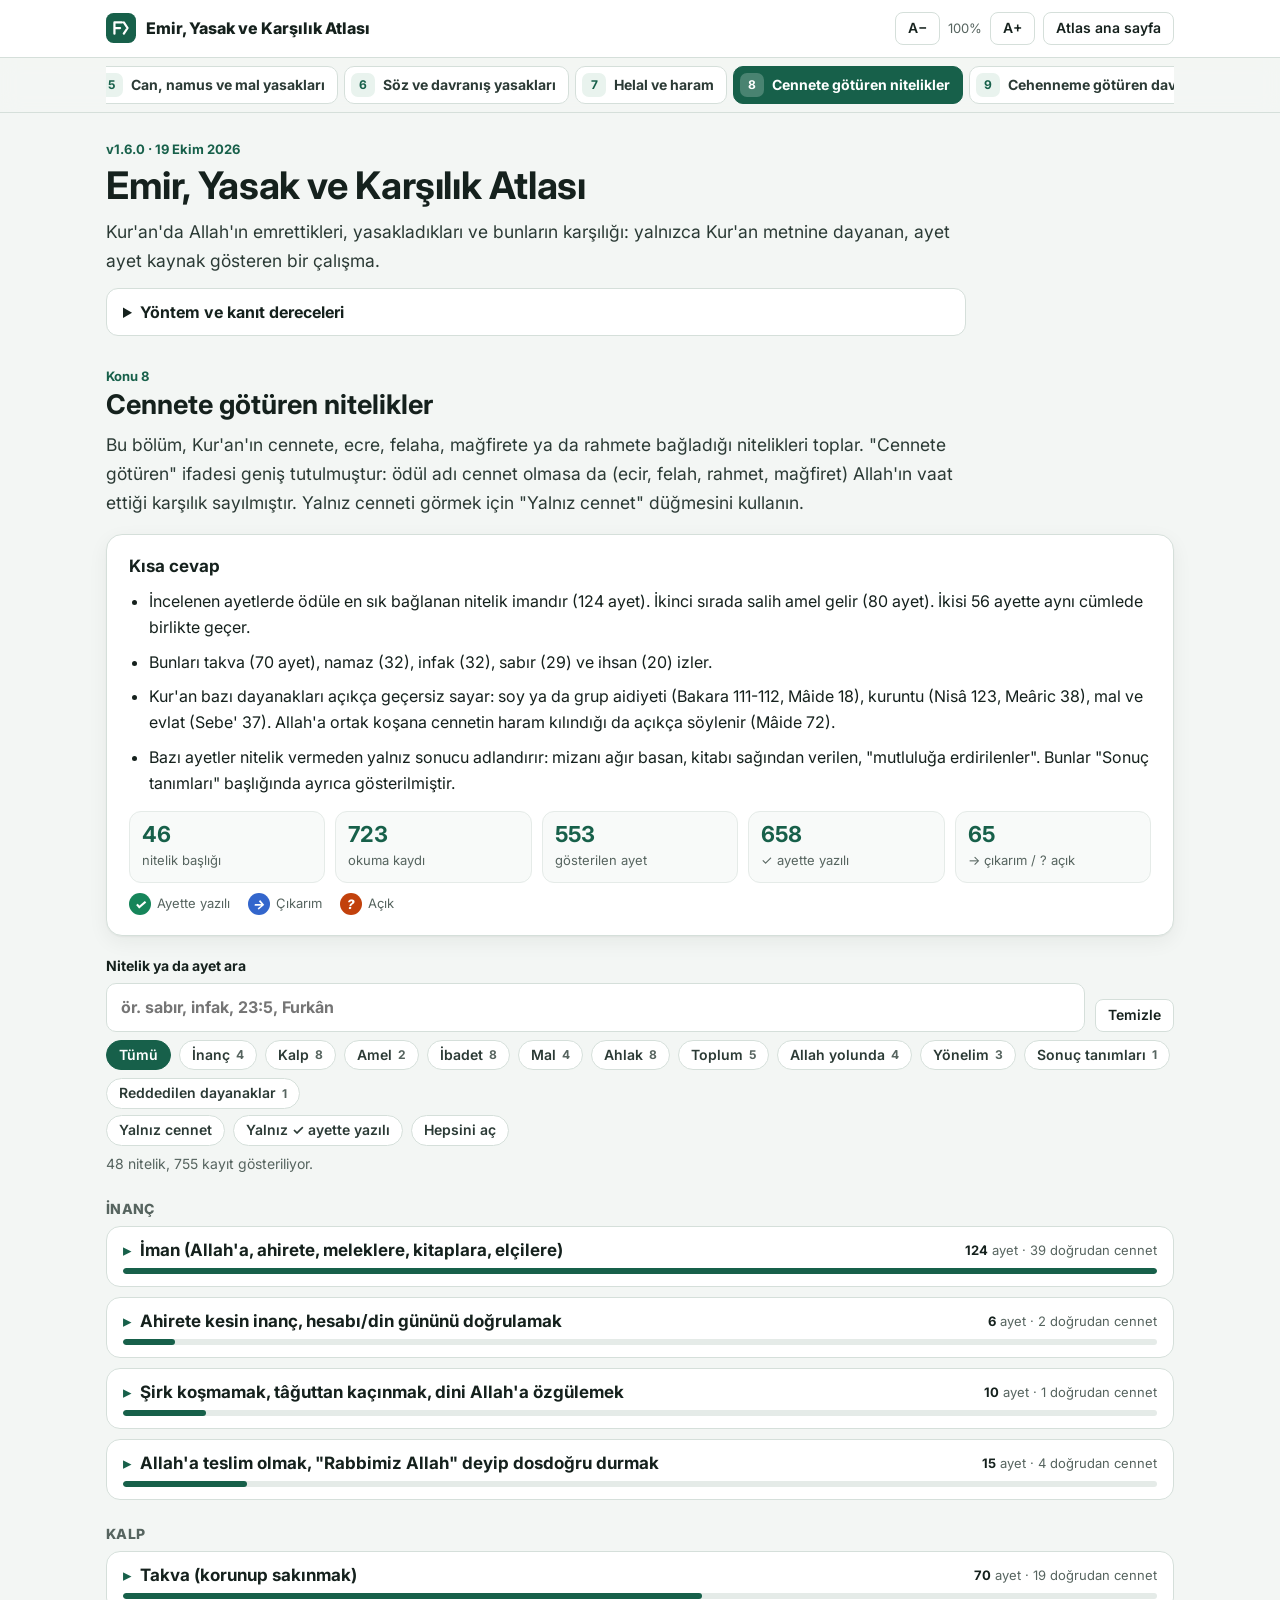
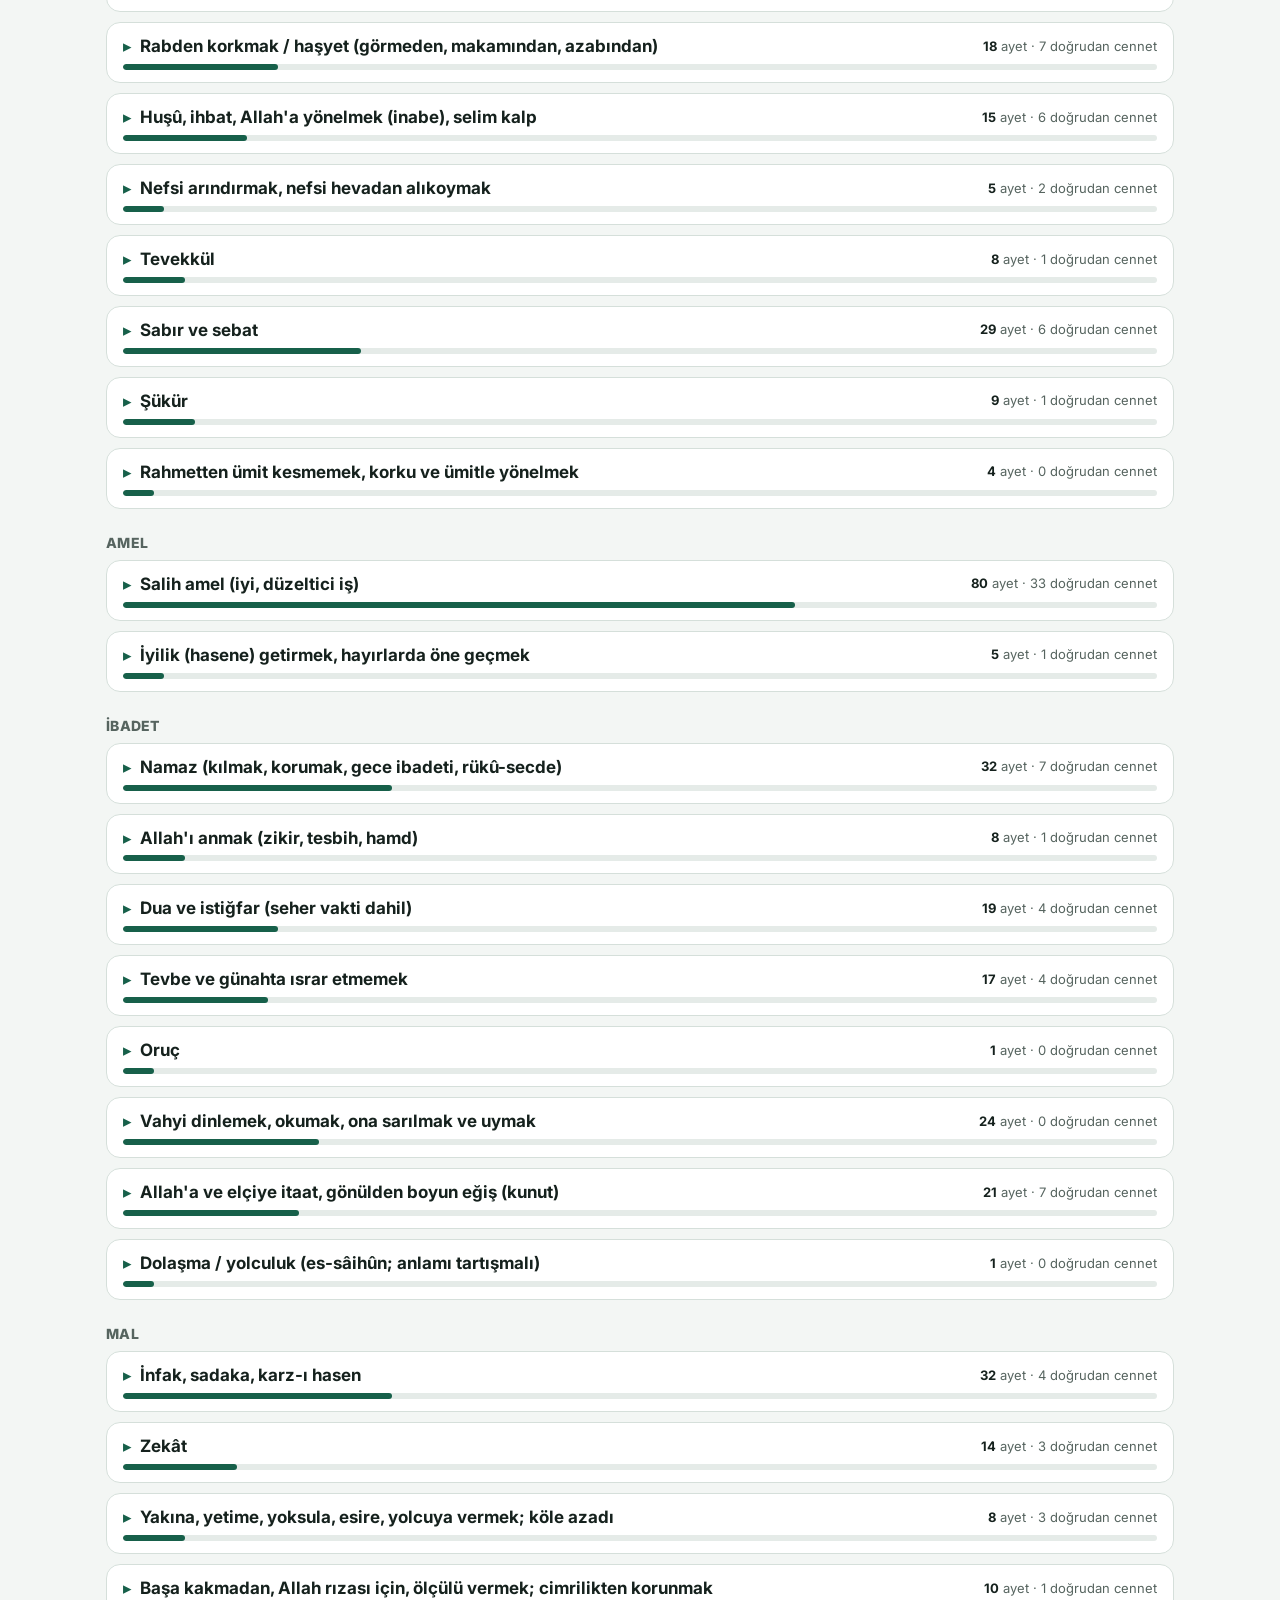
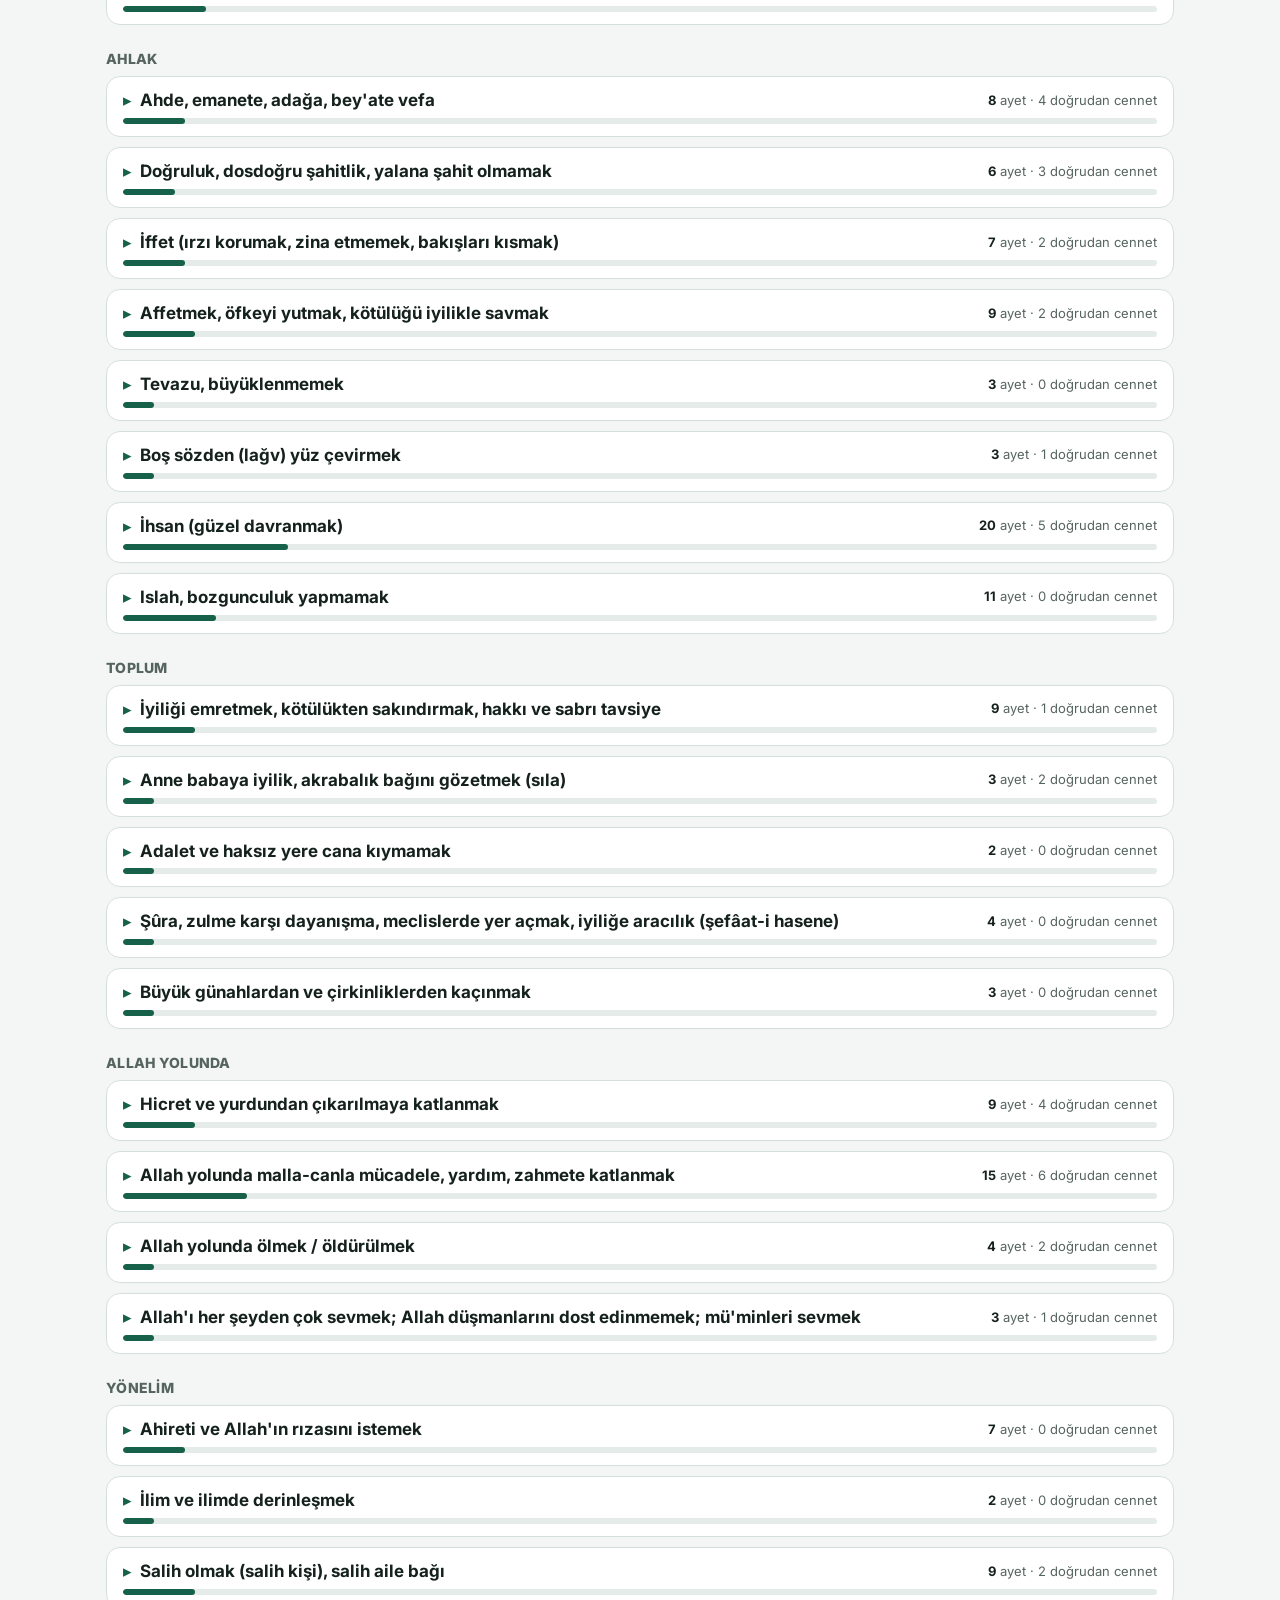
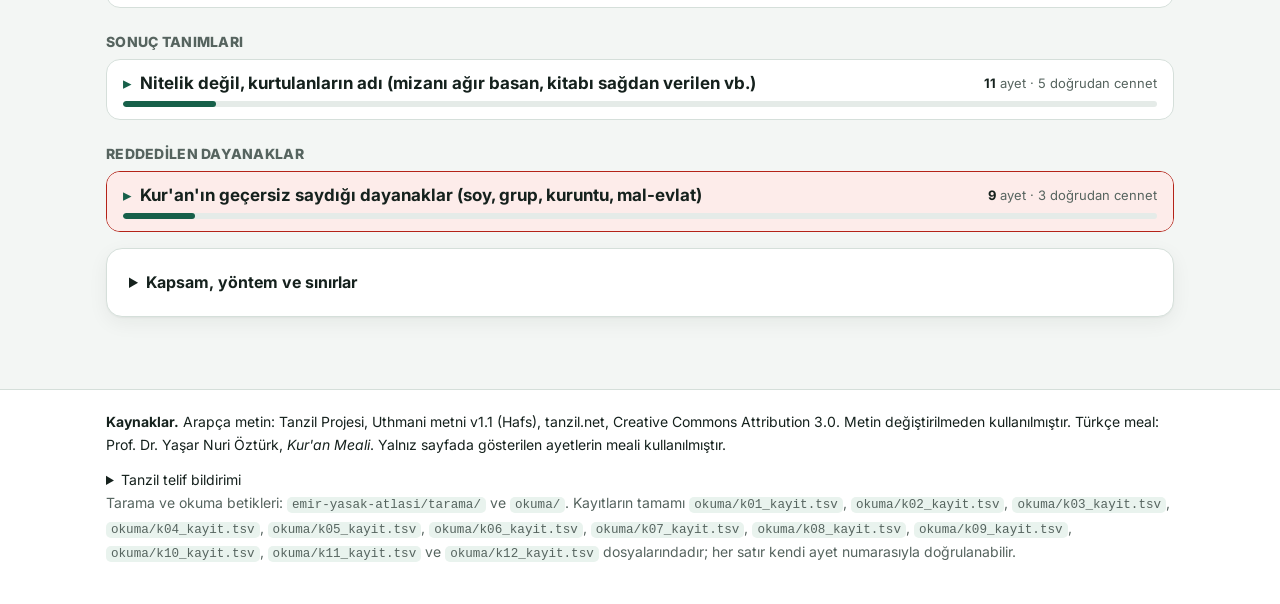
==== commit 13743e5c: "Emir-Yasak Atlası v1.6.0: tamlık taraması, 169 eksik kayıt eklendi Atlasta hiçbir kayda girmemiş aye" ====
--- a/emir-yasak-atlasi/index.html
+++ b/emir-yasak-atlasi/index.html
@@ -147,7 +147,7 @@
 <nav class="tabbar" aria-label="Konular"><div class="wrap"><div class="tablist" id="tabs" role="tablist"></div></div></nav>
 <main id="ana" class="wrap">
   <section class="hero">
-    <p class="kicker">v1.5.0 · 13 Ekim 2026</p>
+    <p class="kicker">v1.6.0 · 19 Ekim 2026</p>
     <h1>Emir, Yasak ve Karşılık Atlası</h1>
     <p class="lead">Kur'an'da Allah'ın emrettikleri, yasakladıkları ve bunların karşılığı: yalnızca Kur'an metnine dayanan, ayet ayet kaynak gösteren bir çalışma.</p>
     <details class="method"><summary>Yöntem ve kanıt dereceleri</summary><ul><li>Kaynak yalnızca Kur'an'dır. Hadis, rivayet, mezhep görüşü ve tefsir kanıt olarak kullanılmaz.</li><li>Arapça metin: Tanzil Uthmani (Hafs), 6236 ayet. Türkçe meal: Yaşar Nuri Öztürk.</li><li>Her kayıt, niteliğin geçtiği ayeti ve ödülün söylendiği ayeti ayrı ayrı gösterir. Bunlar aynı ayet de olabilir, aynı pasajda art arda gelen ayetler de.</li><li>Kanıt derecesi: ✓ Ayette yazılı (bağ cümlede ya da &quot;işte onlar&quot; gibi bir gönderme ile açıkça kurulur), → Çıkarım (bağ bağlamdan çıkarılır), ? Açık (nitelik ya da bağ metinden belirlenemez).</li><li>Derece kuralı (dış denetimle netleşti): karşılık ayette davranışın sahibine zamirle ya da &quot;işte onlar&quot; ile bağlanıyorsa ✓; davranıştan farklı adla anılan bir sınıfa (&quot;kâfirler&quot;, &quot;zalimler&quot;, &quot;suçlular&quot;, &quot;güzel davrananlar&quot;, &quot;sakınanlar&quot;) bağlanıyorsa ve davranışın sahibi o sınıfla yalnız bağlamdan özdeşleşiyorsa → sayılır. Ayetin bizzat &quot;ondan daha zalim kim var&quot; diye nitelediği kişi için &quot;zalimler&quot; sınıfı ✓ kalır.</li><li>Karşılık adları ayetin kendi kelimesine göre verilir: ayet &quot;cennet&quot; demiyorsa (gurfe, &quot;değerli giriş yeri&quot;) cennet kodu kullanılmaz; &quot;makt&quot; gazap, &quot;ricz&quot; pislik, &quot;nebz fi'l-yemm&quot; boğulma diye yazılmaz. Kayıt notlarında mealin yorum katan ifadeleri yerine Arapça kelime verilir.</li><li>Tür kuralı: Allah'ın ya da bir elçinin doğrudan buyruğu (ör. &quot;kulluk edin&quot;, &quot;ortak koşma&quot;) Emir/Yasak; bir kişinin &quot;bana emredildi&quot;, &quot;yasaklandım&quot; diye aktardığı ya da geçmişte verilmiş olarak anlatılan buyruk Tanım; &quot;şirke saparsan amelin boşa çıkar&quot; gibi şartlı cümle Sonuç sayılır.</li><li>Uyarı kuralı: Bir elçinin &quot;sizin için ... azabından korkuyorum&quot; uyarısı, şart açıkça kurulmadıkça → sayılır; &quot;Rabbime isyan edersem ... korkarım&quot; gibi şartı yazılı uyarı ✓ kalır. Ayette karşılık yazılı olduğu hâlde kodlanmamış kayıt bırakılmaz; ateşin adları (cehennem, cahîm, saîr, sekar, hutame) ayrı tutulur.</li></ul></details>
@@ -186,7 +186,7 @@
 #====================================================================</pre></details>
   <p class="muted">Tarama ve okuma betikleri: <code>emir-yasak-atlasi/tarama/</code> ve <code>okuma/</code>. Kayıtların tamamı <code>okuma/k01_kayit.tsv</code>, <code>okuma/k02_kayit.tsv</code>, <code>okuma/k03_kayit.tsv</code>, <code>okuma/k04_kayit.tsv</code>, <code>okuma/k05_kayit.tsv</code>, <code>okuma/k06_kayit.tsv</code>, <code>okuma/k07_kayit.tsv</code>, <code>okuma/k08_kayit.tsv</code>, <code>okuma/k09_kayit.tsv</code>, <code>okuma/k10_kayit.tsv</code>, <code>okuma/k11_kayit.tsv</code> ve <code>okuma/k12_kayit.tsv</code> dosyalarındadır; her satır kendi ayet numarasıyla doğrulanabilir.</p>
 </div></footer>
-<script id="meta" type="application/json">{"konular":[{"no":1,"grup":"A","ad":"Temel emirler","ozet":"Kulluk, adalet ve ihsan, ahde vefa, emanet, doğruluk: Kur'an'ın emir ve övgü diliyle bildirdikleri ve ayette yazılı karşılıkları.","hazir":true,"vurgu":{"ad":"Yalnız emir ve yasak","alan":"kayit_tur","deger":["emir","yasak"],"sayim":"doğrudan emir/yasak"}},{"no":2,"grup":"A","ad":"Aile ve toplum emirleri","ozet":"Anne-baba, akraba, yetim, yoksul, yolcu ve komşuya karşı Kur'an'ın emir ve yasakları ile ayette yazılı karşılıkları.","hazir":true,"vurgu":{"ad":"Yalnız emir ve yasak","alan":"kayit_tur","deger":["emir","yasak"],"sayim":"doğrudan emir/yasak"}},{"no":3,"grup":"A","ad":"Mal ve infak","ozet":"İnfak, sadaka, zekât, Allah'a güzel borç ve cimrilik: emirler, yasaklar ve ayette bildirilen karşılıklar.","hazir":true,"vurgu":{"ad":"Yalnız emir ve yasak","alan":"kayit_tur","deger":["emir","yasak"],"sayim":"doğrudan emir/yasak"}},{"no":4,"grup":"B","ad":"Şirk ve ayetleri yalanlama","ozet":"Allah'a ortak koşmak ve ayetleri yalanlamak: emirler, yasaklar ve ayette bildirilen karşılıklar.","hazir":true,"vurgu":{"ad":"Yalnız emir ve yasak","alan":"kayit_tur","deger":["emir","yasak"],"sayim":"doğrudan emir/yasak"}},{"no":5,"grup":"B","ad":"Can, namus ve mal yasakları","ozet":"Öldürme, zina, hırsızlık, yetim malı, ribâ, ölçüde hile: emirler, yasaklar ve ayette bildirilen karşılıklar.","hazir":true,"vurgu":{"ad":"Yalnız emir ve yasak","alan":"kayit_tur","deger":["emir","yasak"],"sayim":"doğrudan emir/yasak"}},{"no":6,"grup":"B","ad":"Söz ve davranış yasakları","ozet":"Yalan, iftira, alay, gıybet, kibir, israf ve söz edebi: emirler, yasaklar ve ayette bildirilen karşılıklar.","hazir":true,"vurgu":{"ad":"Yalnız emir ve yasak","alan":"kayit_tur","deger":["emir","yasak"],"sayim":"doğrudan emir/yasak"}},{"no":7,"grup":"B","ad":"Helal ve haram","ozet":"Yiyecek-içecek ve evlilikte helal ve haram kılınanlar, Allah'a iftira sayılan kendiliğinden haramlaştırma: emirler, yasaklar ve ayette bildirilen karşılıklar.","hazir":true,"vurgu":{"ad":"Yalnız emir ve yasak","alan":"kayit_tur","deger":["emir","yasak"],"sayim":"doğrudan emir/yasak"}},{"no":8,"grup":"C","ad":"Cennete götüren nitelikler","ozet":"Kur'an'ın cennete ve Allah'ın ödülüne bağladığı nitelik ve davranışlar.","hazir":true,"vurgu":{"ad":"Yalnız cennet","alan":"odul","deger":"cennet","sayim":"doğrudan cennet"}},{"no":9,"grup":"C","ad":"Cehenneme götüren davranışlar","ozet":"Kur'an'ın ateşe ve azaba bağladığı tutum ve davranışlar.","hazir":true,"vurgu":{"ad":"Yalnız cehennem/ateş","alan":"tur","deger":"nar","sayim":"doğrudan ateş"}},{"no":10,"grup":"C","ad":"Karşılığın kuralları","ozet":"Zerre ağırlığı, tevbe ve bağışlanma, bağışlanmayacak günah, derece farkları.","hazir":true,"vurgu":{"ad":"Yalnız sonuç kayıtları","alan":"kayit_tur","deger":["sonuc"],"sayim":"davranış-karşılık sonucu"}},{"no":11,"grup":"D","ad":"Allah'ın sevdikleri ve sevmedikleri","ozet":"\"Yuhibbu\" ve \"lâ yuhibbu\" ifadeleri.","hazir":true,"vurgu":{"ad":"Yalnız \"sevmez\"","alan":"odul","deger":"sevilmeme","sayim":"Allah sevmez"}},{"no":12,"grup":"D","ad":"Günah sınıfları","ozet":"Kebâir, fahşâ, lemem, ism, zenb, fısk, bağy, münker: Kur'an'ın günahı adlandırdığı yerler.","hazir":true,"vurgu":{"ad":"Yalnız emir ve yasak","alan":"kayit_tur","deger":["emir","yasak"],"sayim":"doğrudan emir/yasak"}}],"gruplar":[{"id":"A","ad":"Emirler"},{"id":"B","ad":"Yasaklar"},{"id":"C","ad":"Karşılık"},{"id":"D","ad":"Sınıflar"}],"odulAdi":{"cennet":"Cennet","ecir":"Ecir (ödül)","felah":"Felah (kurtuluş)","magfiret":"Mağfiret","magfiret_ecir":"Mağfiret ve ecir","rahmet":"Rahmet","korku_yok":"Korku ve hüzün yok","sevap":"Sevap","karsilik":"Karşılık","ovgu":"Övgü (ödül adı yok)","kat_kat":"Kat kat artırma","artirma":"Artırma","husna":"Hüsnâ (en güzel)","derece":"Derece","mujde":"Müjde","hayir":"Hayır (daha hayırlı)","fevz":"Fevz (büyük kurtuluş)","ahiret_ecri":"Ahiret ecri","ahiret_sevabi":"Ahiret sevabı","ahiret_hayirli":"Ahiret daha hayırlı","ecir_iki_kat":"İki kat ecir","hesapsiz_ecir":"Hesapsız ecir","gunah_ortme":"Günahların örtülmesi","gunah_silme":"Kötülüklerin silinmesi","tam_karsilik":"Tam karşılık","kabul":"Kabul","hidayet":"Hidayet","emniyet":"Güven","ustunluk":"Kıyamette üstünlük","fazl":"Fazl (lütuf)","rizik":"Rızık","beraberlik":"Seçkinlerle beraberlik","pay":"Pay","kurtulus":"Kurtuluş","akibet":"Güzel son (âkıbet)","rıza":"Rıza","selam":"Selam","tuba":"Tûbâ","likaullah":"Rabbe kavuşma","sukranla_karsilanma":"Çabanın şükranla karşılanması","seytandan_korunma":"Şeytandan korunma","hayat_tayyibe_ecir":"Güzel hayat ve ecir","kendi_lehine":"Kendi lehine","yukselme":"Yükselme","yerine_konma":"Yerine konma","diledikleri":"Dilediği her şey","allah_katindaki":"Allah katındaki (daha hayırlı)","goz_aydinligi":"Gizlenmiş göz aydınlığı","dua_kabulu":"Duaya icabet","esitsizlik":"Kötülerle bir tutulmama","velayet":"Allah'ın dostluğu","yardim":"Yardım","yardim_sebat":"Yardım ve sebat","hidayet_artisi":"Hidayetin artması","hidayet_artisi_takva":"Hidayet artışı ve takva","kifayet":"Allah'ın yetmesi","cikis_rizik":"Çıkış yolu ve rızık","kolaylik":"Kolaylık","seyyiat_ortme_ecir":"Kötülüklerin örtülmesi ve büyük ecir","rahmet_iki_pay":"Rahmetten iki pay","ecir_nur":"Ecir ve nur","kavusma":"Soyuna kavuşma","azaptan_korunma":"Acıklı azaptan korunma","ashab_meymene":"Sağın ehli","rizaya_ermek":"Hoşnutluğa ermek","hosnut_yasam":"Hoşnut bir yaşayış","husrandan_istisna":"Hüsrandan istisna","hayirda_yarisma":"Hayırda öne geçenler","ecir_sukran":"Ecir ve şükran","cennet_haram":"Cennet haram","cennete_giremez":"Cennete giremez","dunyevi_kurtulus":"Dünyada kurtuluş (kıssa)","dunyevi_bereket":"Dünyada bereket","dunyevi_yerlesme":"Yurda yerleşme (kıssa)","helaktan_korunma":"Helâktan korunma","yeryuzune_varislik":"Yeryüzüne vârislik","cehennemden_uzaklik":"Cehennemden uzak tutulma","sapmamak_bedbaht_olmamak":"Sapmamak, bedbaht olmamak","ahirette_salihlerle":"Ahirette salihlerle","kadem_sidk":"Doğruluk makamı","arinma":"Arınma","ahiret_yurdu":"Ahiret yurdu","daha_hayirlisi":"Daha hayırlısı","ahiret":"Ahiret","salih_amel_yazilir":"Salih amel yazılır","seyyiatin_hasenata_donmesi":"Kötülüklerin iyiliğe çevrilmesi","kolay_hesap":"Kolay hesap","sevgi":"Allah'ın sevgisi","furkan_ortme":"Furkan ve kötülüklerin örtülmesi","karsitlik":"Karşıtıyla bir olmamak","hayat":"Hayat","-":"—","azap":"Azap","vaat":"Vaat","gunah_yok":"Günah yok","hasene":"Güzellik (hasene)","sorumluluk_yok":"Aleyhine yol (sorumluluk) yok","allah_beraberligi":"Allah'ın beraberliği","saglam_kulp":"En sağlam kulpa tutunma","allahin_ahde_vefasi":"Allah'ın da ahdine vefası","yol_serbest":"Yolunun serbest bırakılması","din_kardesligi":"Dinde kardeşlik","keffaret":"Kendisi için keffaret","anapara":"Ana paranın kendisinde kalması","guzel_gecim":"Güzel bir geçimle yaşatılma (metâ' hasen)","mudhal_kerim":"Değerli bir giriş yeri (mudhal kerîm)","gurfe":"Gurfe (yüksek köşk)","genislik":"Allah'ın genişlik vermesi","ahirette_nasip_yok":"Ahirette nasip yok","amel_bosa":"Amellerin boşa çıkması","amel_boşa":"Amellerin boşa çıkması","amel_boşa_husran":"Amellerin boşa çıkması ve hüsran","asagilik":"Aşağılık kişiler arasında olmak","atesten_cikarilmama":"Ateşten çıkarılmama","ayetlerden_uzak_tutma":"Ayetlerden uzak tutulma","azap_ani":"Ansızın gelen azap","azap_artisi":"Azabın artırılması","azap_azim":"Büyük azap (azâb azîm)","azap_buyuk":"Büyük azap (azâb kebîr)","azap_buyuk_gun":"Büyük günün azabı","azap_cetin":"Çetin azap","azap_dilerse":"Dilerse azap eder","azap_dunya":"Dünyada azap","azap_dunyevi":"Dünyevi azap","azap_elim":"Acıklı azap","azap_en_buyuk":"En büyük azap","azap_essiz":"Eşsiz azap","azap_genel":"Azap","azap_gokten":"Gökten azap (ricz)","azap_hafiflemez":"Azabın hafifletilmemesi","azap_hafifletilmez":"Azabın hafifletilmemesi","azap_hak":"Söz (hüküm) üzerlerine hak oldu","azap_hak_oldu":"Azabın hak olması","azap_hazir":"Azapta hazır bulundurulma (muhdarûn)","azap_henuz_tatmama":"Azabı henüz tatmamış olma","azap_hizy":"Rezillik azabı","azap_horlayici":"Horlayıcı azap","azap_iki_kat":"İki kat azap","azap_kamcisi":"Azap kamçısı","azap_katlama":"Azabın katlanması","azap_katli":"Katlanmış azap","azap_kaynar_su":"Kaynar su azabı","azap_korkunc":"Korkunç azap","azap_kotu":"Kötü azap","azap_kusatan":"Kuşatan azap","azap_kusatma":"Azabın kuşatması","azap_muhin":"Alçaltıcı azap","azap_pislik":"Pislik azabı","azap_siddetli":"Şiddetli azap","azap_sonsuz":"Sonsuz azap","azap_surekli":"Sürekli azap","azap_uzatma":"Azabın uzatılması","azap_vay":"Vay ve azap","azap_ve_sapiklik":"Azap ve sapıklık","azap_yakalama":"Azabın yakalaması","azap_yakici":"Yakıcı azap","azap_yakin":"Yakın azap","azapta_ortaklik":"Azapta ortaklık","basarisizlik":"Başarısızlık","bela_dunya":"Dünyada bela","belirsiz":"Karşılık belirtilmez","benligini_unutturma":"Öz benliğini unutturma","boyuna_dolanma":"Boyuna dolanma","bozguna_ugratilma":"Bozguna uğratılma","bukagi":"Boyuna bukağı","bukagi_ve_cehennem":"Bukağı ve cehennem","carpilip_tepelenme":"Çarpılıp tepelenme","cehennem":"Cehennem","cehennem_azabi":"Cehennem azabı","cehennem_gorme":"Cehennemi görme","cehennem_odunu":"Cehenneme odun olma","cehenneme_atilma":"Cehenneme atılma","celde_100":"Yüz celde","celde_80":"Seksen celde","ceza_sel":"Sel cezası","cezalandirilma":"Cezalandırılma","cezalandirma":"Cezalandırma","dar_gecim":"Dar geçim","denk_ceza":"Denk ceza","devirlerce_kalis":"Devirlerce kalış","dislanma":"Dışlanma","donusturme":"Maymuna çevrilme","dunyevi_kucuk_azap":"Yakın azap (el-azâbu'l-ednâ)","ebedi_kalis":"Ebedi kalış","felah_yok":"Felah bulamama","fidye_kabul_edilmez":"Fidye kabul edilmez","fitne_veya_azap":"Fitne ya da azap","gark":"Suda boğulma","gark_ve_nar":"Boğulma ve ateş","gazab":"Allah'ın gazabı","gazab_husran":"Gazap ve hüsran","gazab_lanet_cehennem":"Gazap, lanet ve cehennem","gazab_ve_azap":"Gazap ve azap","gazab_ve_muhur":"Gazap ve mühür","gokten_felaket":"Gökten felaket","goz_kor_etme":"Gözlerin kör edilmesi","gunah_yuklenme":"Günah yüklenme","had_dunya":"Dünyada had cezası","haram_kilma":"Helalin haram kılınması","hasret":"Hasret","haviye":"Hâviye","helak":"Helâk","hidayet_edilmeme":"Hidayet verilmeme","hizy":"Rezillik","husran":"Hüsran","husranin_en_beteri":"Hüsranın en beteri","hutame":"Hutame","ibret_cezasi":"İbret cezası","iftira_gunah":"İftira ve açık günah yüklenme","ikinci_firsat_yok":"Geri dönüş dileğinin reddi","iman_gec_fayda_yok":"Geç kalan iman yarar sağlamaz","iman_yarar_saglamaz_husran":"İman yarar sağlamaz, hüsran","intikam":"İntikam","istidrac":"Bilmedikleri yerden derece derece götürülme","kayip_ve_amel_boşa":"Kayıp ve amellerin boşa çıkması","kaynar_su":"Kaynar su","kaynar_su_ve_atik_su":"Kaynar su ve irin","kendi_aleyhine":"Kendi aleyhine","kiyamette_getirme":"Kıyamette yüklenip getirme","kor_hasir":"Kör haşredilme","korkunc_tutus":"Ağır bir yakalayış (ahz vebîl)","korumasizlik":"Koruyucusuz kalma","kotuluklerin_yakalamasi":"Kötülüklerin yakalaması","kusatma":"Kuşatma","lanet":"Lanet","lanet_sagirlik":"Lanet ve sağırlık","lanet_ve_olum":"Lanet ve öldürülme","magfiret_yok":"Bağışlanmama","mahvolma":"Mahvolma","mevlasizlik":"Mevlâsız kalma","muhur":"Mühür","muhur_ve_saptirma":"Mühür ve saptırılma","muhurlenme":"Mühürlenme","mujde_yok":"Müjde yok","nar":"Ateş","nar_alevli":"Alevli ateş","nar_buyuk":"Büyük ateş","nar_ebedi":"Ebedi ateş","nar_sekar":"Sekar ateşi","nifak_yerlestirme":"Kalplere ikiyüzlülük yerleştirme","perdelenme":"Rabden perdelenme","rezillik_ve_azap":"Rezillik ve azap","rizik_haram":"Rızkın haram kılınması","ruzgar_azabi":"Rüzgâr azabı","sapiklik_vay":"Vay ve sapıklık","sapiklik_velisiz":"Sapıklık ve velisizlik","saptirilma":"Saptırılma","sarsinti":"Sarsıntı","sefaatsizlik":"Şefaatsizlik","seytan_musallat":"Şeytan musallat etme","seytan_susleme":"Şeytanın süslemesi","siccin":"Siccîn","sur_ve_azap":"Sur ve azap","surgun_ve_nar":"Sürgün ve ateş","tas_ruzgari":"Taş fırlatan rüzgâr","tas_yagmuru":"Taş yağmuru","tayyibat_haram":"Temiz şeylerin haram kılınması","tehdit":"Tehdit","tek_ses":"Tek ses","tovbe_kabul_edilmez":"Tövbe kabul edilmez","unutulma":"Allah'ın unutması","unutulma_ve_nar":"Unutulma ve ateş","vay":"Vay haline","vebal_ve_azap":"Vebal ve azap","yakalama":"Yakalama","yangin_azabi":"Yangın azabı","yardimsizlik":"Yardımsızlık","yildirim":"Yıldırım","yildiz_atisi":"Delici şihabın takibi","yukselen_azap":"Yükselen azap","yuz_kararmasi":"Yüzlerin kararması","zakkum":"Zakkum","zalim_sayilma":"Zalim sayılma","zillet":"Zillet","zillet_azabi":"Zillet azabı","zincir_ve_nar":"Zincir ve ateş","zorlu_hesap_ve_azap":"Zorlu hesap ve azap","el_kesme":"Elin kesilmesi","kisas":"Kısas","gulul_yuk":"Aşırdığını kıyamette yüklenip getirme","buyuk_vebal":"Büyük vebal","yok":"Bu ayette karşılık belirtilmez","azap_en_elim":"En acı azap","buyuk_zulum":"Büyük zulüm sayılma","en_serli_yaratik":"Yaratıkların en şerlisi","hesaba_cekilme":"Hesaba çekilme","kahretme":"Kahrolma","korku_salma":"Kalplere korku salınması","kotu_son":"Kötü son","musrik_sayilma":"Müşrik sayılma","sapiklik_donussuz":"Uzak bir sapıklık (dalâl-i baîd)","yalniz_horlanmis":"Kınanmış ve yardımsız bırakılma (mezmûm, mahzûl)","dusmanlik_salma":"Aralarına düşmanlık ve nefret salınması","sevilmeme":"Allah'ın sevmemesi","maskaraya_cevirme":"Allah'ın onlarla alay etmesi (sahira'llâhu minhum)","seytanin_kardesi":"Şeytanların kardeşi olma","infak_kabul_edilmez":"İnfakın kabul edilmemesi","kotuluk_cemberi":"Kötülük çemberi üzerlerine","nar_lanet_azap":"Cehennem ateşi, lanet ve kalıcı azap","makt":"Allah'ın şiddetli hoşnutsuzluğu (makt)","makt_husran":"Makt ve hüsran","iki_kez_azap":"İki kez azap, sonra büyük azap","iki_asamali_azap":"Önce ceza, sonra Rabbin görülmedik azabı","baska_azap":"Bundan başka bir azap (dûne zâlik)","kalp_ortusu":"Kalplere örtü, kulaklara ağırlık","suya_atilma":"Denize atılma (nebz fi'l-yemm)","denizin_ortmesi":"Denizin onları örtmesi","semum_hamim":"Samûm ve kaynar su","nekir":"Allah'ın karşı koyuşu (nekîr)","sahat":"Allah'ın öfkesi (sahat)","yagmur":"Üzerlerine bir yağmur yağdırılması (matar)","misli_ceza":"Kötülüğün misliyle karşılık","razi_olmama":"Allah'ın razı olmaması","esam":"Esâm'a (günahın cezasına) uğrama","yarim_ceza":"Hür kadın cezasının yarısı","kotu_akibet":"Yalanlayanların akıbeti (\"sonlarına bakın\")","kalp_katilastirma":"Kalplerin katılaştırılması (kâsiye)","su_ud_dar":"Yurdun kötüsü (sû'u'd-dâr)","kotuluk_tatma":"Kötülüğü tatma (zevku's-sû')","usraya_kolaylastirma":"En zora kolaylaştırılma (el-usrâ)","sahitlik_reddi":"Tanıklığın ebediyen reddi","artmama":"Allah katında artmama","kovulma":"Ateşte kovulma, konuşturulmama (ihse'û)","yere_batirilma":"Yere batırılma (hasf)","tih":"Kırk yıl yurdun haram kılınması, şaşkın dolaşma (tîh)","sinanma":"Sınanma (ibtilâ)","kalp_egriltme":"Kalplerin eğriltilmesi (izâğa)","suhk":"Uzak olsunlar (suhkan)","cahim":"Cahîm (ateş)"},"odulTur":{"ahirette_nasip_yok":"husran","amel_bosa":"husran","amel_boşa":"husran","amel_boşa_husran":"husran","asagilik":"azap","atesten_cikarilmama":"nar","ayetlerden_uzak_tutma":"ruhsal","azap":"azap","azap_ani":"azap","azap_artisi":"azap","azap_azim":"azap","azap_buyuk":"azap","azap_buyuk_gun":"azap","azap_cetin":"azap","azap_dilerse":"azap","azap_dunya":"dunya","azap_dunyevi":"dunya","azap_elim":"azap","azap_en_buyuk":"azap","azap_essiz":"azap","azap_genel":"azap","azap_gokten":"dunya","azap_hafiflemez":"azap","azap_hafifletilmez":"azap","azap_hak":"azap","azap_hak_oldu":"azap","azap_hazir":"azap","azap_henuz_tatmama":"azap","azap_hizy":"azap","azap_horlayici":"azap","azap_iki_kat":"azap","azap_kamcisi":"dunya","azap_katlama":"azap","azap_katli":"azap","azap_kaynar_su":"nar","azap_korkunc":"azap","azap_kotu":"azap","azap_kusatan":"azap","azap_kusatma":"azap","azap_muhin":"azap","azap_pislik":"dunya","azap_siddetli":"azap","azap_sonsuz":"azap","azap_surekli":"azap","azap_uzatma":"azap","azap_vay":"azap","azap_ve_sapiklik":"azap","azap_yakalama":"dunya","azap_yakici":"nar","azap_yakin":"azap","azapta_ortaklik":"azap","basarisizlik":"husran","bela_dunya":"dunya","belirsiz":"husran","benligini_unutturma":"ruhsal","boyuna_dolanma":"azap","bozguna_ugratilma":"dunya","bukagi":"azap","bukagi_ve_cehennem":"nar","carpilip_tepelenme":"dunya","cehennem":"nar","cehennem_azabi":"nar","cehennem_gorme":"nar","cehennem_odunu":"nar","cehenneme_atilma":"nar","celde_100":"dunya","celde_80":"dunya","cennet_haram":"husran","cennete_giremez":"husran","ceza_sel":"dunya","cezalandirilma":"azap","cezalandirma":"azap","dar_gecim":"dunya","denk_ceza":"dunya","devirlerce_kalis":"nar","dislanma":"dunya","donusturme":"dunya","dunyevi_kucuk_azap":"dunya","ebedi_kalis":"nar","felah_yok":"husran","fidye_kabul_edilmez":"husran","fitne_veya_azap":"azap","gark":"dunya","gark_ve_nar":"nar","gazab":"gazab","gazab_husran":"gazab","gazab_lanet_cehennem":"gazab","gazab_ve_azap":"gazab","gazab_ve_muhur":"gazab","gokten_felaket":"dunya","goz_kor_etme":"dunya","gunah_yuklenme":"azap","had_dunya":"dunya","haram_kilma":"dunya","hasret":"husran","haviye":"nar","helak":"dunya","hidayet_edilmeme":"ruhsal","hizy":"azap","husran":"husran","husranin_en_beteri":"husran","hutame":"nar","ibret_cezasi":"dunya","iftira_gunah":"azap","ikinci_firsat_yok":"husran","iman_gec_fayda_yok":"husran","iman_yarar_saglamaz_husran":"husran","intikam":"dunya","istidrac":"dunya","kayip_ve_amel_boşa":"husran","kaynar_su":"nar","kaynar_su_ve_atik_su":"nar","kendi_aleyhine":"husran","kiyamette_getirme":"azap","kor_hasir":"azap","korkunc_tutus":"dunya","korumasizlik":"husran","kotuluklerin_yakalamasi":"dunya","kusatma":"dunya","lanet":"gazab","lanet_sagirlik":"gazab","lanet_ve_olum":"gazab","magfiret_yok":"husran","mahvolma":"dunya","mevlasizlik":"husran","muhur":"ruhsal","muhur_ve_saptirma":"ruhsal","muhurlenme":"ruhsal","mujde_yok":"husran","nar":"nar","nar_alevli":"nar","nar_buyuk":"nar","nar_ebedi":"nar","nar_sekar":"nar","nifak_yerlestirme":"ruhsal","perdelenme":"husran","rezillik_ve_azap":"azap","rizik_haram":"dunya","ruzgar_azabi":"dunya","sapiklik_vay":"ruhsal","sapiklik_velisiz":"ruhsal","saptirilma":"ruhsal","sarsinti":"dunya","sefaatsizlik":"husran","seytan_musallat":"ruhsal","seytan_susleme":"ruhsal","siccin":"nar","sur_ve_azap":"azap","surgun_ve_nar":"nar","tas_ruzgari":"dunya","tas_yagmuru":"dunya","tayyibat_haram":"dunya","tehdit":"azap","tek_ses":"dunya","tovbe_kabul_edilmez":"husran","unutulma":"husran","unutulma_ve_nar":"nar","vay":"azap","vebal_ve_azap":"azap","yakalama":"dunya","yangin_azabi":"nar","yardimsizlik":"husran","yildirim":"dunya","yildiz_atisi":"azap","yukselen_azap":"azap","yuz_kararmasi":"azap","zakkum":"nar","zalim_sayilma":"azap","zillet":"azap","zillet_azabi":"azap","zincir_ve_nar":"nar","zorlu_hesap_ve_azap":"dunya","el_kesme":"dunya","kisas":"dunya","gulul_yuk":"azap","buyuk_vebal":"husran","yok":"husran","azap_en_elim":"azap","buyuk_zulum":"husran","en_serli_yaratik":"azap","hesaba_cekilme":"azap","kahretme":"gazab","korku_salma":"ruhsal","kotu_son":"dunya","musrik_sayilma":"husran","sapiklik_donussuz":"ruhsal","yalniz_horlanmis":"husran","dusmanlik_salma":"ruhsal","sevilmeme":"gazab","maskaraya_cevirme":"azap","seytanin_kardesi":"ruhsal","infak_kabul_edilmez":"husran","kotuluk_cemberi":"dunya","nar_lanet_azap":"nar","makt":"gazab","makt_husran":"gazab","iki_kez_azap":"azap","iki_asamali_azap":"azap","baska_azap":"azap","kalp_ortusu":"ruhsal","suya_atilma":"dunya","denizin_ortmesi":"dunya","semum_hamim":"nar","nekir":"azap","sahat":"gazab","yagmur":"dunya","misli_ceza":"azap","razi_olmama":"gazab","esam":"azap","yarim_ceza":"dunya","kotu_akibet":"dunya","kalp_katilastirma":"ruhsal","su_ud_dar":"azap","kotuluk_tatma":"dunya","usraya_kolaylastirma":"ruhsal","sahitlik_reddi":"dunya","artmama":"husran","kovulma":"nar","yere_batirilma":"dunya","tih":"dunya","sinanma":"dunya","kalp_egriltme":"ruhsal","suhk":"gazab","cahim":"nar"},"turAdi":{"nar":"Ateş","azap":"Azap","dunya":"Dünyada ceza","husran":"Kayıp ve boşa gitme","gazab":"Gazap ve lanet","ruhsal":"Kalp ve yol kaybı"},"sure":[null,"Fâtiha","Bakara","Âl-i İmrân","Nisâ","Mâide","En'âm","A'râf","Enfâl","Tevbe","Yûnus","Hûd","Yûsuf","Ra'd","İbrâhîm","Hicr","Nahl","İsrâ","Kehf","Meryem","Tâhâ","Enbiyâ","Hac","Mü'minûn","Nûr","Furkân","Şuarâ","Neml","Kasas","Ankebût","Rûm","Lokmân","Secde","Ahzâb","Sebe'","Fâtır","Yâsîn","Sâffât","Sâd","Zümer","Mü'min","Fussilet","Şûrâ","Zuhruf","Duhân","Câsiye","Ahkâf","Muhammed","Fetih","Hucurât","Kâf","Zâriyât","Tûr","Necm","Kamer","Rahmân","Vâkıa","Hadîd","Mücâdele","Haşr","Mümtehine","Saf","Cuma","Münâfikûn","Teğâbün","Talâk","Tahrîm","Mülk","Kalem","Hâkka","Meâric","Nûh","Cin","Müzzemmil","Müddessir","Kıyâme","İnsân","Mürselât","Nebe'","Nâziât","Abese","Tekvîr","İnfitâr","Mutaffifîn","İnşikâk","Bürûc","Târık","A'lâ","Gâşiye","Fecr","Beled","Şems","Leyl","Duhâ","İnşirâh","Tîn","Alak","Kadir","Beyyine","Zilzâl","Âdiyât","Kâria","Tekâsür","Asr","Hümeze","Fîl","Kureyş","Mâûn","Kevser","Kâfirûn","Nasr","Tebbet","İhlâs","Felak","Nâs"],"metin":{"1":{"giris":"Bu bölüm, Kur'an'ın en temel buyruklarını toplar: yalnız Allah'a kulluk, adalet ve ihsan, ahde ve yemine vefa, emanete sahip çıkmak ve doğruluk. Her kaydın türü işaretlidir: Emir (doğrudan buyruk), Yasak (doğrudan nehiy), Sonuç (davranış ve karşılığı birlikte) ve Tanım (bir davranışın övgüyle ya da kınamayla anlatılması, emir olarak verilmesi ya da bir elçinin kavmine söylemesi). Bu sayfa Kur'an'ın ne söylediğini gösterir; kimsenin âkıbeti hakkında hüküm vermez.","kisa":["Doğrudan emir olarak yazılanlar 60 ayettedir; doğrudan yasak olarak yazılanlar 14 ayettedir. Başlıca emir: \"Allah'a kulluk edin, O'na hiçbir şeyi ortak koşmayın\" (Nisâ 36); adalet ve ihsan emri Nahl 90'dadır; emanetlerin ehline verilmesi ve adaletle hükmedilmesi Nisâ 58'dedir; ahde vefa Mâide 1, En'âm 152 ve İsrâ 34'tedir.","Kulluk başlığı 61 ayette, adalet ve ihsan başlıkları 67 ayette, söz, emanet ve doğruluk başlıkları 47 ayette işlenir. Resullerin kavmine ilk sözü olarak aktarılan \"Allah'a kulluk edin\" cümlesi Nûh, Hûd, Sâlih ve Şuayb anlatılarında ayrı ayrı kayıtlıdır.","Ayette karşılığı da bildirilen kayıtlar 59 ayettedir. Ayet karşılık yazmıyorsa bu sayfa da karşılık yazmaz; örneğin güzel davrananların ödülünün yitirilmeyeceği (Hûd 115, Yûsuf 90), adil davrananların sevildiği (Hucurât 9, Mümtehine 8) ve ahdi bozanlara lanet olduğu (Ra'd 25) bildirilir.","Bu bölüm Konu 8 (cennete götüren nitelikler) ile, Konu 5 (ölçü-tartı, yetim malı), Konu 6 (israf, söz edebi) ve Konu 2 (anne-baba ve akrabaya iyilik) ile kısmen örtüşür. Sayılar toplanıp tek bir toplam gibi okunmamalıdır."],"kapsam":["Hedef ayetler: Arapça metinde şu kalıplar arandı: abd (kulluk/ibadet), adl ve kıst (adalet), ihsan ve muhsin, ahd, vefâ ve ikfâ, emâne, sıdk (doğruluk). Tarama 247 ayet verdi.","Hedef ayetler önceki ve sonraki ayetlerle birlikte bloklar halinde okundu (194 pasaj, 660 ayet). Okumadan sonra kök kontrolü bütün Kur'an'da ayrıca yapıldı; bu kontrol \"Allah'a kulluk edin\" cümlesi geçen ve ilk okumada kayda geçmeyen ayetleri ortaya çıkardı, bunlar eklendi. Hedef listesinde olup hiçbir kayda girmeyen ayetler gözden geçirildi; çoğu kök olarak geçen ama konuyla ilgisiz ya da yalnızca kıssa anlatan ayetlerdir.","İkinci kontrol: her kayıtta davranışın Arapça kökü davranış ayetinde (gerekirse yanındaki ayette) mekanik olarak arandı; kökü ahd olmayan üç kayıt (Bakara 63 ve Mâide 7: mîsâk; Muhammed 21: sıdk) \"verilen söz\" anlamıyla elle doğrulandı.","Kapsam dışı bırakılanlar: ölçü ve tartıda hile (Konu 5), anne-baba, akraba, yetim ve komşuya iyilik (Konu 2), infak ve zekât (Konu 3), şükür ve sabır emirleri (Konu 8). \"İhsan\" kaydı yalnızca güzel davranma ve güzel davrananların karşılığını içerir.","Bilinen sınırlar: Kur'an'da \"ibadet\" kelimesi yalnız Allah'a değil, tapılan başka şeylere de kullanılır; bu sayfa yalnız Allah'a kulluk emrini, başkasına kulluğun yasağını ve bu kulluğa dair tanım kayıtlarını verir. Yanlış anlaşılmasın diye tanım kayıtlarının türü ayrıca işaretlidir.","Denetim (13 Ekim 2026): her kayıt ayet metniyle tek tek yeniden okundu. Beş kayıtta karşılık kodu ayetin lafzına göre düzeltildi (Yûsuf 22 ecir, Hac 37 müjde, Bakara 58 ve A'râf 161 artırma, Rahmân 60 karşılık); Ahzâb 5'teki adalet bağı, ayet açıkça \"Allah katında adalete daha uygundur\" dediği için \"✓ Açık\" yapıldı.","Dış denetim (14 Ekim 2026): bağımsız bir yapay zekâ denetiminin bulguları Arapça metinle tek tek doğrulandı; yalnız doğrulananlar uygulandı. Karşılık kodları lafza yaklaştırıldı (\"kezâlike neczi\" ayetlerinde ecir yerine karşılık; Nahl 30 ve Zümer 10'da hüsnâ yerine hasene; Tevbe 91, Ankebût 69, Lokmân 22 ve Ahkâf 12'de ayetteki sonuç kodlandı); Bakara 40'taki \"ben de ahdinize vefa göstereyim\" karşılığı eklendi. Sıdk kelimesi davranış değil zümre ya da makam adı olarak geçtiği için Nisâ 69 ve Yûnus 2 \"→\" yapıldı. \"Emredildi/yasaklandım\" biçimindeki aktarılmış buyruklar bütün atlasta Tanım türüne alındı.","Dış denetim 3. tur ve devralınan denetim (14 Ekim 2026): \"Kezâlike neczî\" ve \"cezâu'l-muhsinîn\" ayetlerindeki ecir kodu \"karşılık\" oldu (Yûsuf 22, Kasas 14, Zümer 34); Nûh, Hûd ve Şuayb'ın kulluk çağrısındaki azap uyarısı ayrı kayıt olarak eklendi; Tevbe 4 ve 7'de sevgi \"sakınanlar\" sınıfına bağlandığı için ahde vefa bağı \"→\" oldu.","Satır satır okuma (4. tur, 14 Ekim 2026): Bakara 63, Bakara 83 ve Yâsîn 60-61'deki geçmişte alınmış söz ve ahit Tanım'a alındı; Nûh, Hûd ve Şuayb'ın \"sizin için ... azabından korkuyorum\" uyarıları, şart açıkça kurulmadığı için \"→\" oldu. Mâide 13'e kalplerin katılaştırılması, Ra'd 25'e yurdun kötüsü (sû'u'd-dâr), Nahl 94'e kötülüğü tatma karşılıkları eklendi. Muhammed 21 ahit değil sadakat (sadakû'llâh) dediği için doğruluk başlığına alındı; İnsân 7'de nezr \"adak\" diye yazıldı."]},"2":{"giris":"Bu bölüm, Kur'an'ın anne-babaya, akrabaya, yetime, yoksula, yolda kalmışa ve komşuya karşı verdiği emirleri ve yasakları toplar. Her kaydın türü işaretlidir: Emir (doğrudan buyruk), Yasak (doğrudan nehiy), Sonuç (davranış ve ayette yazılı karşılığı birlikte) ve Tanım (bir davranışın övgüyle ya da kınamayla anlatılması). Bu sayfa Kur'an'ın ne söylediğini gösterir; kimsenin âkıbeti hakkında hüküm vermez.","kisa":["Doğrudan emir olarak yazılanlar 25 ayettedir; doğrudan yasak olarak yazılanlar 5 ayettedir. Ana başlıklar: \"Ana-babaya çok iyi davranın\" (İsrâ 23, En'âm 151, Nisâ 36); \"akrabaya hakkını ver, yoksula, yolda kalmışa da\" (İsrâ 26, Rûm 38); yetime kötü davranmama (Duhâ 9) ve yoksulu azarlamama (Duhâ 10). Komşu için tek ayet vardır: Nisâ 36.","Anne-baba ve akraba başlıkları 28 ayette, yetim, yoksul ve yolcu başlıkları 35 ayette, komşu başlığı 1 ayette işlenir. Anne-baba emri dört ayette Allah'a kulluk ya da ortak koşmama emrinin hemen ardından gelir (Bakara 83, Nisâ 36, En'âm 151, İsrâ 23); anne-baba ortak koşmaya zorlarsa onlara itaat edilmez, yine de dünyada onlarla örfe uygun geçinilir (Lokmân 15, Ankebût 8).","Ayette karşılığı da bildirilen kayıtlar 9 ayettedir. Yoksulu doyurmayı özendirmemek, Hâkka 34 ve Müddessir 44'te cehennemle birlikte anılır; yetime ve yoksula yemek yedirenler İnsân 8-12'de cennetle ödüllendirilir; rahimleri koparanlara Muhammed 22-23'te lanet bildirilir. Ayet karşılık yazmıyorsa bu sayfa da karşılık yazmaz.","Bu bölüm Konu 1 (Allah'a kulluk ve iyilik emri), Konu 3 (infak ve zekât), Konu 5 (yetim malı) ile kısmen örtüşür. Sayılar toplanıp tek bir toplam gibi okunmamalıdır."],"kapsam":["Hedef ayetler: Arapça metinde şu kalıplar arandı: vâlideyn ve ebeveyn (vâlid/velid biçimleri dâhil), ebeveyn adları, ümmehât, ervâm, kurbâ ve akrabûn, yetîm ve yetâmâ, miskîn ve mesâkîn, fakîr ve fukarâ, sâil ve mahrûm, ibnü's-sebîl, câr ve cenb. Tarama 100 ayet verdi.","Hedef ayetler önceki ve sonraki 1 ayetle birlikte bloklar halinde okundu (70 pasaj, 252 ayet). Yazım farkı yüzünden kaçan biçimler (vâlideyn, Osmanlı hattında \"velideyn\") ikinci taramada eklenerek bulundu.","İkinci kontrol: her kayıtta davranışın Arapça kökü davranış ayetinde (gerekirse yanındaki ayette) mekanik olarak arandı.","Kapsam dışı bırakılanlar: yetim malı yemenin yasağı (Konu 5), miras payları (Nisâ 11-12), evlilikte haram kılınan akrabalar (Konu 7), emzirme ve çocuk bakımı (Bakara 233), Yûsuf ve Mûsâ kıssalarındaki anne-baba anlatıları, zıhar. İnfak ve zekât kalemleri (Tevbe 60, Bakara 177 gibi) yalnız bu gruplara yönelik kayıtlar olarak alındı; infakın kendisi Konu 3'te işlenir.","Bilinen sınırlar: Nisâ 1'deki \"ve'l-erhâm\" ifadesi iki biçimde okunabildiği için çıkarım (→) işaretidir. Şûrâ 23'teki \"kurbâ\" ifadesi çok anlamlı olduğu için açık (?) işaretlidir. Komşu için ayrı bir ayet bulunmadığı, yalnız Nisâ 36 geçtiği için bu başlık tek kayıtlıdır; \"yanındaki arkadaş\" ifadesi bu ayetle birlikte alındı.","Denetim (13 Ekim 2026): her kayıt ayet metniyle tek tek yeniden okundu. Bakara 271'in karşılığı \"günahların örtülmesi\" olarak düzeltildi.","Dış denetim (14 Ekim 2026): bağımsız bir yapay zekâ denetiminin bulguları Arapça metinle tek tek doğrulandı; yalnız doğrulananlar uygulandı. Bakara 177, Ahzâb 6 ve Duhâ 10'un notları mealin yorum katan ifadelerinden arındırılıp Arapça lafza (el-birr, ulu'l-erhâm, es-sâil) bağlandı; Nisâ 127 \"✓\" yapıldı.","Dış denetim 3. tur ve devralınan denetim (14 Ekim 2026): Müddessir 44'ün karşılığı ayetteki adıyla \"Sekar\" olarak düzeltildi.","Satır satır okuma (4. tur, 14 Ekim 2026): Bakara 83'teki söz Tanım'a alındı; Nisâ 1'deki \"rahimlerden sakının\" doğrudan emir olarak ✓ oldu. Muhammed 23'ün karşılığı lanet, sağırlık ve körlük; Beled 15'in karşılığı 18. ayetteki \"meymene ehli\" olarak bağlandı. Nûr 22'de affetme çağrısının ardından gelen bağışlanma umudu \"→\" olarak eklendi."]},"3":{"giris":"Bu bölüm, Kur'an'ın malı harcama konusundaki buyruklarını toplar: infak, sadaka, zekât, Allah'a güzel borç verme ve bunların karşıtı olan cimrilik ile altın-gümüş biriktirme. Her kaydın türü işaretlidir: Emir (doğrudan buyruk), Yasak (doğrudan nehiy), Sonuç (davranış ve ayette yazılı karşılığı birlikte) ve Tanım (bir davranışın övgüyle ya da kınamayla anlatılması). Bu sayfa Kur'an'ın ne söylediğini gösterir; kimsenin âkıbeti hakkında hüküm vermez.","kisa":["Doğrudan emir olarak yazılanlar 19 ayettedir; doğrudan yasak olarak yazılanlar 2 ayettedir. Zekât için en açık emir \"Namazı kılın, zekâtı verin\" cümlesidir (Bakara 43, 110; Nûr 56; Müzzemmil 20). İnfak emri için Bakara 254, 267; Münâfikûn 10; Teğâbün 16; Talâk 7. Başa kakmak sadakayı boşa çıkarır (Bakara 264).","İnfak ve sadaka başlıkları 60 ayette, zekât başlığı 30 ayette, cimrilik ve biriktirme başlıkları 11 ayette işlenir. Kur'an zekâtı çoğunlukla namazla birlikte anar; infakı çoğunlukla \"kendilerine verdiğimiz rızıktan\" kalıbıyla müminlerin niteliği olarak anlatır (Bakara 3, Enfâl 3, Secde 16, Şûrâ 38).","Ayette karşılığı da bildirilen kayıtlar 61 ayettedir. Başlıca karşılıklar: kat kat artırma (Bakara 245, 261; Hadîd 11, 18; Teğâbün 17), ecir (Bakara 262, 274, 277), cimrilik edene ya da biriktirip harcamayana azap (Âl-i İmrân 180; Tevbe 34-35) Ayet karşılık yazmıyorsa bu sayfa da karşılık yazmaz.","Bu bölüm Konu 2 (yetim, yoksul, akraba), Konu 8 (cennete götüren nitelikler) ve Konu 6 (israf) ile kısmen örtüşür. Sayılar toplanıp tek bir toplam gibi okunmamalıdır."],"kapsam":["Hedef ayetler: Arapça metinde şu kökler arandı: nfk (infak ve türevleri; münafıklık fiilleri de aynı yazıldığı için okuma sırasında ayıklandı), zkv (zekât), sdk (sadaka, tasaddak), krd (karz), bhl ve şhh (cimrilik), knz (biriktirme). Tarama 148 ayet verdi.","Hedef ayetler önceki ve sonraki 1 ayetle birlikte bloklar halinde okundu (102 pasaj, 378 ayet). Hedef listesinde olup kayda girmeyen ayetlerin çoğu münafıklara ilişkin ayetlerdir (aynı yazım) ya da infakın yalnız anıldığı, bir buyruk ya da karşılık taşımayan kıssa ayetleridir.","İkinci kontrol: her kayıtta davranışın Arapça kökü davranış ayetinde (gerekirse yanındaki ayette) mekanik olarak arandı; eksik çıkan yoktu.","Kapsam dışı bırakılanlar: ribâ ve ölçü (Konu 5), israf ve savurganlık (Konu 6), miras payları, yetim malı, sadaka niteliğindeki keffâretler (yoksulu doyurmak Konu 2'de), zekât kelimesinin arınma anlamında geçtiği ayetler (Meryem 13, Kehf 81). Zekâtın miktarı, nisabı ve zamanı Kur'an'da bu ayetlerde bildirilmez; bu sayfa da bildirmez.","Bilinen sınırlar: Tevbe 60'taki sekiz grup \"sadakalar\" ibaresiyle sayılır; bu sayfa o ayeti \"sadaka\" başlığı altında tanım olarak kaydeder. Tevbe 34'te \"altını ve gümüşü biriktirip Allah yolunda harcamayanlar\" için karşılık 35. ayette devam eder; kayıt iki ayete bağlanmıştır.","Denetim (13 Ekim 2026): her kayıt ayet metniyle tek tek yeniden okundu. Kasas 54'ün karşılığı \"iki kez ecir\" olarak düzeltildi.","Dış denetim (14 Ekim 2026): bağımsız bir yapay zekâ denetiminin bulguları Arapça metinle tek tek doğrulandı; yalnız doğrulananlar uygulandı. Tevbe 53-54'te karşılık \"amellerin boşa çıkması\" değil \"infakın kabul edilmemesi\" olarak kodlandı; Kasas 54'te iki kat ecrin sebebi sabır olduğu için infak bağı \"→\" yapıldı; Mâide 12'nin birleşik şartı nota tam yazıldı; Bakara 110, Mücâdele 12, Talâk 7 ve Tevbe 98'deki karşılıklar ayrı kayıt olarak eklendi.","Dış denetim 3. tur ve devralınan denetim (14 Ekim 2026): Âl-i İmrân 180'in karşılığı \"boyunlarına dolanma\" olarak düzeltildi; Âl-i İmrân 117 (benzetme) ve 134 (sevgi \"güzel davrananlar\"a) \"→\" yapıldı; Bakara 110'daki genel hayır cümlesinin bağı \"→\" oldu.","Satır satır okuma (4. tur, 14 Ekim 2026): Mâide 12'ye kötülüklerin örtülmesi, Hadîd 10'a hüsnâ, Tegâbün 17'ye mağfiret, Tevbe 79'a acıklı azap eklendi. Fussilet 7 (6. ayetteki \"vay haline\"), Muhammed 38 (kendi aleyhine), Leyl 8-10 (en zora kolaylaştırılma) ve Hadîd 24 (\"→\" sevilmeme) karşılıklarına bağlandı. Tevbe 53'ün karşılık ayeti 53, Tevbe 34'ün azabı \"acıklı\" olarak düzeltildi; Bakara 261 ve 265 \"kat kat\" olarak birleştirildi."]},"4":{"giris":"Bu bölüm, Allah'a ortak koşmak ve ayetleri yalanlamak hakkında Kur'an'ın doğrudan emirlerini ve yasaklarını, bu iki tutumun ayette nasıl adlandırıldığını ve ayetin kendisinde bildirilen karşılıkları toplar. Her kaydın türü işaretlidir: Yasak (doğrudan nehiy), Emir (doğrudan buyruk), Sonuç (tutum ile karşılığı ya da kınama aynı yerde) ve Tanım (tutumun nasıl adlandırıldığı ya da tarif edildiği). Bu sayfa Kur'an'ın ne söylediğini gösterir; kimsenin âkıbeti hakkında hüküm vermez.","kisa":["Doğrudan yasak olarak yazılanlar 33 ayettedir: Allah'a ortak koşmama, O'ndan başkasına kulluk etmeme ve yakarmama, iki ilah edinmeme, Şeytana kulluk etmeme gibi. Doğrudan emir olarak yazılanlar 14 ayettedir; bunların büyük kısmı resullerin kavimlerine ortak çağrısıdır: \"Allah'a kulluk edin, sizin O'ndan başka ilahınız yok.\"","Şirk başlığı 62 ayette, Allah'a çocuk, kız ya da üçleme isnadı 21 ayette, ayetleri ve resulleri yalanlamak 42 ayette işlenir. Ayette karşılığı da bildirilen kayıtlar 95 ayettedir; kalanlar yalnızca emir, yasak ya da tarif verir ve karşılık söylemez.","Şirkin ayette yazılı karşılıkları şunlardır: ateş ve azap, amellerin boşa çıkması, Allah'ın mağfiret etmemesi, cennetin haram kılınması, kıyamette ortakların yardım edememesi. Her biri yalnızca kendi ayetinde söylendiği kadarıyla kaydedildi.","Ayetleri yalanlamanın karşılıkları Konu 9'da çok daha geniş bir kayıtla verilir (91 ayet). Bu bölümde ise yalanlamanın hangi ayetlerde bu adla ve şirkle birlikte geçtiği, ona karşı yasak ve karşılık gösterilir. İki bölümün sayıları toplanmamalıdır."],"kapsam":["Hedef ayetler: şirk ve ortak koşma kökleri (şirk, şerîk, müşrik), \"ilah/kulluk/yakarma\" ile birlikte olumsuz emir kalıpları (lâ + tec'al, ted'u, ta'bud, tettehiz ve benzerleri), ayetleri yalanlama kalıpları. Tarama 372 ayet verdi.","Bu ayetlerin 223'ü önceki 1 ve sonraki 2 ayetle birlikte bloklar halinde okundu (270 pasaj, 1158 ayet). Kalan 149 ayet tek tek, meâlleri ve bir sonraki ayetle okundu. Hedef listesinde olup hiçbir kayda girmeyen 214 ayetin hepsi ayrıca gözden geçirildi; çoğu miras, evlilik, savaş, kıssa ya da başka konudaki ayetlerdir ve bu bölüme alınmadı.","İkinci kontrol: her kayıtta tutumun Arapça kökü (şirk, ilah, kulluk, yakarma, yalanlama vb.) davranış ayetinde, gerekirse yanındaki ayette mekanik olarak arandı. Eksik çıkan yoktu; iki kayıtta kök yalnızca komşu ayette bulundu. Dört kayıt \"→ Çıkarım\" derecesinde bırakıldı (Kehf 42, Rûm 42, Nahl 35, En'âm 64).","Kapsam dışı bırakılanlar: müşriklerle ilişkiyi düzenleyen hükümler (müşrik kadınla evlilik, ahit ve savaş hükümleri, Mescid-i Haram'a yaklaşma) ve Ehlikitap'a yönelik hükümler. Bunlar şirkin tanımını değil, toplumsal hükmü anlatır ve ayrı bir konuya aittir. Küfür ve nankörlüğün genel karşılıkları da burada değil Konu 9'dadır.","Bilinen sınırlar: Kur'an çoğu zaman ilahlık isnadını, çocuk edinmeyi ve yakarmayı aynı cümlede anar; bu yüzden bazı ayetler birden çok başlıkta sayılabilir ve başlıkların ayet sayıları toplanıp tek toplam gibi okunmamalıdır. Tövbe ve bağışlanma ayrı bir konuya (Konu 10) bırakıldı. Kelime ve kalıp bazlı tarama bir ayeti kaçırmış olabilir.","Denetim (13 Ekim 2026): her kayıt ayet metniyle tek tek yeniden okundu. Düzeltme gerektiren kayıt çıkmadı.","Dış denetim (14 Ekim 2026): bağımsız bir yapay zekâ denetiminin bulguları Arapça metinle tek tek doğrulandı; yalnız doğrulananlar uygulandı. Aktarılmış buyruklar (\"emredildi\", \"yasaklandım\") Tanım türüne alındı; Kehf 110 ve Hac 26 yasak olarak işaretlendi; En'âm 108 (sövme yasağı) söz edebine ait olduğu için Konu 6'ya taşındı.","Dış denetim 2. tur (14 Ekim 2026): Kasas 88'deki yasak \"kulluk\" değil \"yakarma\" (lâ ted'u) olarak düzeltildi; A'râf 173 bir amaç cümlesi olduğu için Tanım'a alındı; Nisâ 116'nın karşılığı lafza göre \"uzak bir sapıklık\" oldu; benzetme ya da başka özneye geçiş içeren Ra'd 33, Hac 31, En'âm 148 ve En'âm 39 \"→\" yapıldı.","Dış denetim 3. tur ve devralınan denetim (14 Ekim 2026): Karşılığı \"zalimler\", \"kâfirler\" ya da \"suçlular\" sınıfına bağlanan sekiz kayıt \"→\" oldu (Yûnus 17, İbrâhîm 22, Furkân 37, Şûrâ 21, Cuma 5, Mü'min 73-74, Zümer 15, Neml 83-85); Zümer 65 şartlı cümle olduğu için Sonuç türüne alındı.","Satır satır okuma (4. tur, 14 Ekim 2026): En'âm 157 \"azabın kötüsü\" (sû'e'l-azâb), Meryem 79 \"azabın uzatılması\", Sebe 38 \"azapta hazır bulundurulma\" olarak düzeltildi; Kehf 52'de \"mevbik\" helak yeri diye yazıldı. İbrahim (Meryem 45) ve Nûh'un şartsız uyarıları \"→\" oldu. Fetih 6'ya kötülük çemberi, A'râf 136'ya intikam eklendi; \"el-cahîm\" geçen ayetlerin karşılığı \"Cahîm\" olarak ayrıca kodlandı."]},"5":{"giris":"Bu bölüm, Kur'an'ın can, namus ve mal konusundaki doğrudan emirlerini ve yasaklarını, bunlara bağladığı karşılıkları ve davranışın ayette nasıl adlandırıldığını toplar. Her kaydın türü işaretlidir: Yasak (doğrudan nehiy), Emir (doğrudan buyruk ya da ceza hükmü), Sonuç (davranış ve karşılığı birlikte) ve Tanım (davranışın nasıl adlandırıldığı ya da tarif edildiği). Bu sayfa Kur'an'ın ne söylediğini gösterir; kimsenin âkıbeti hakkında hüküm vermez.","kisa":["Doğrudan yasak olarak yazılanlar 26 ayettedir; doğrudan emir ya da ceza hükmü olarak yazılanlar 18 ayettedir. Başlıca yasaklar: haksız yere can almamak, çocukları öldürmemek, zinaya yaklaşmamak, fevâhişten uzak durmak, yetimin malına yaklaşmamak, ribâ yememek, mallarını bâtıl yolla yememek ve ölçüde tartıda hile yapmamak.","Can başlığı 26 ayette, namus başlığı 32 ayette, mal başlığı 33 ayette işlenir. Ayet sayısı en yüksek başlıklar: fahşâ ve fevâhiş (17), haksız öldürme (11) ve ölçü ile tartı (11).","Ayette karşılığı da bildirilen kayıtlar 36 ayettedir; bunların 5 ayetinde karşılık açıkça ateştir. Ayette hükmün yanında cezası da yazılan davranışlar: hırsızlık (el kesme), zina (yüz celde), iffetli kadına iftira (seksen celde) ve kısas. Ayet karşılık yazmıyorsa bu sayfa da karşılık yazmaz.","Bu bölüm Konu 9 ile ve Konu 4 ile kısmen örtüşür (ör. Furkân 68 hem ortak koşmayı, hem öldürmeyi, hem zinayı birlikte sayar). Sayılar toplanıp tek bir toplam gibi okunmamalıdır."],"kapsam":["Hedef ayetler: Arapça metinde şu kalıplar arandı: katl ve türevleri (olumsuz emir kalıpları, nefs, nebî, evlât ile birlikte geçenler), kısas ve diyet, vead, zinâ, fahşâ ve fevâhiş, kazf (rem'y ve muhsanât), sirka, ribâ, yetim ile mâl, mâl ile bâtıl ve ekl, kîl, mîzân, tatfîf, buhs, gulûl, rüşvet (idlâ), suht ve kenz. Tarama 176 ayet verdi.","Hedef ayetlerin 172'si önceki 1 ve sonraki 2 ayetle birlikte bloklar halinde okundu (115 pasaj, 568 ayet). Sonradan bulunan 4 ayet (A'râf 33, Nahl 59, Şûrâ 37, Necm 32) ve fark edilen birkaç ek ayet (Mü'minûn 5, Nûr 30-31, Meâric 29, Fecr 17-20) ayrıca okundu. Hedef listesinde olup hiçbir kayda girmeyen 97 ayet gözden geçirildi; çoğu savaş, kıssa, yemek hükmü, evlilik ya da başka konudaki ayetlerdir.","İkinci kontrol: her kayıtta davranışın Arapça kökü davranış ayetinde (gerekirse yanındaki ayette) mekanik olarak arandı; eksik çıkan yoktu. Kontrolün işaret ettiği Şuayb kıssası kayıtları (A'râf 85, Hûd 85, Şuarâ 183) \"insanların eşyasını eksik göstermeyin\" (tebhasû) sözünü içerdiği için bâtıl mal yeme başlığından ölçü ve tartı başlığına alındı.","Kapsam dışı bırakılanlar: savaş ve çarpışma hükümleri (kıtâl), savaş ve bozgunculukla ilgili ceza ayeti (Mâide 33), yeme-içme ve evlilikte haram kılınanlar (Konu 7), israf ve cimrilik (Konu 6), hayızda cinsel temas hükmü (itikâfta eşlere yaklaşma yasağı Konu 7'dedir), Yûsuf kıssasındaki hırsızlık anlatısı ve Hızır kıssasındaki öldürme olayı.","Bilinen sınırlar: Bakara 188, Nisâ 29 gibi ayetlerde \"mallarınızı aranızda bâtıl yolla yemeyin\" ifadesindeki malın kime ait olduğu (kendi malınız ya da birbirinizin mallarınız) lafızdan kesin ayrılmaz. Nisâ 29'daki \"lâ taktulû enfüsekum\" kendinizi ya da birbirinizi öldürmeyin anlamına gelebilir; sayfadaki Yaşar Nuri meali bunu \"kendi canlarınıza kıymayın\" ve 30. ayette \"intihar\" diye vermiştir, Arapça lafız bunu tek anlamlı yapmaz. Nisâ 15'teki \"el-fâhişe\" lafzı için meal yorumlu bir karşılık kullanır; kayıt Arapça lafza dayanır. Tövbe ve bağışlanma ayrı bir konuya (Konu 10) bırakıldı.","Denetim (13 Ekim 2026): her kayıt ayet metniyle tek tek yeniden okundu. Nisâ 30'un bağı \"→ Çıkarım\" yapıldı, Ahzâb 30'un karşılığı \"iki kat azap\" olarak düzeltildi, Mâide 63'te ayette yazmayan karşılık kodu kaldırıldı.","Dış denetim 2. tur (14 Ekim 2026): Tekvîr 8-9'da soru kurbana sorulduğu için failin hesaba çekilmesi \"→\" yapıldı; Nisâ 25'teki \"hür kadın cezasının yarısı\" karşılık olarak kodlandı.","Dış denetim 3. tur ve devralınan denetim (14 Ekim 2026): Nisâ 10'da karşılık \"alevli ateş\" (saîr), Nisâ 161 \"→\", A'râf 84'te \"yağmur\", Ankebût 34'te \"gökten felaket\" olarak düzeltildi; İsrâ 35'teki \"bu daha hayırlıdır\" ve Âl-i İmrân 130'daki felah ayrı kayıt olarak eklendi; \"korkunç azap\" kodu ayetin sıfatına göre (elîm, azîm, muhît) ayrıldı.","Satır satır okuma (4. tur, 14 Ekim 2026): Bakara 84, Mâide 32 ve Mâide 45 (geçmişte yazılan hüküm) Tanım'a alındı. Mâide 45'e keffâret, Nûr 4'e tanıklığın ebediyen reddi, Bakara 61'e zillet, Nûr 30'a arınma eklendi; Rûm 39'da \"Allah katında artmaz\" kodlandı. Tevbe 35'in notundaki \"lav dökülür\" ifadesi lafza göre düzeltildi: altın ve gümüş kızdırılır."]},"6":{"giris":"Bu bölüm, Kur'an'ın söz ve davranış yasaklarını (yalan ve iftira, alay ve çekiştirme, kibir ve övünme, israf) ve söz edebine dair emirleri toplar. Her kaydın türü işaretlidir: Yasak (doğrudan nehiy), Emir (doğrudan buyruk), Sonuç (davranış ve karşılığı birlikte) ve Tanım (davranışın nasıl adlandırıldığı ya da kimlerin nitelendiği). Bu sayfa Kur'an'ın ne söylediğini gösterir; kimsenin âkıbeti hakkında hüküm vermez.","kisa":["Doğrudan yasak olarak yazılanlar 36 ayettedir; doğrudan emir olarak yazılanlar 7 ayettedir. Başlıca yasaklar: Allah'a iftira etmemek ve bilmediğini Allah hakkında söylememek, tanıklığı gizlememek, alay etmemek, lakap takmamak, gıybet etmemek, kötü zan ve casusluktan sakınmak, kasılıp yürümemek, şımarmamak ve israf etmemek.","Başlıklar: yalan ve iftira 45 ayette, alay ve çekiştirme 27 ayette, kibir ve övünme 23 ayette, israf 9 ayette, söz ve ses edebi 17 ayette işlenir.","Ayette karşılığı da bildirilen kayıtlar 67 ayettedir; bunların 7 ayetinde karşılık açıkça ateştir. \"Allah sevmez\" ifadesi (sevilmeme) 6 ayette ayrı bir karşılık olarak yazıldı: böbürlenenler, şımaranlar, israf edenler. Ayet karşılık yazmıyorsa bu sayfa da karşılık yazmaz.","Bu bölüm Konu 9 ile (yalanlama, iftira, kibir, alay) ve Konu 5 ile (kazf, fahşâ) kısmen örtüşür. Sayılar toplanıp tek bir toplam gibi okunmamalıdır."],"kapsam":["Hedef ayetler: Arapça metinde şu kalıplar arandı: zûr, ifk ve iftirâ, buht, lemz ve hemz, tenâbüz, sühriye ve istihzâ, gıybet, tecessüs, kibir ve kasılıp yürümek (merah, tasa'ur, ihtiyâl, fahr), isrâf ve tebzîr, ayrıca \"demeyin\", \"söylemeyin\", \"yükseltmeyin\", \"sesinizi\", \"zandan sakının\" gibi söz yasağı kalıpları. Tarama 128 ayet verdi.","Hedef ayetler önceki 1 ve sonraki 2 ayetle birlikte bloklar halinde okundu (105 pasaj, 462 ayet). İkinci kontrolde Arapça kök (isrâf, sühriye, lağv) bütün Kur'an'da ayrıca arandı; bu kontrol Furkân 67, Şuarâ 151, Mâide 57 ve alay sonucunu bildiren birkaç ayeti ortaya çıkardı, bunlar okunup eklendi. Hedef listesinde olup hiçbir kayda girmeyen 55 ayet gözden geçirildi; çoğu kıssa, şirk ya da Kur'an'a \"uydurdu\" denmesi ile ilgili ayetlerdir.","Üçüncü kontrol: her kayıtta davranışın Arapça kökü davranış ayetinde (gerekirse yanındaki ayette) mekanik olarak arandı; eksik çıkan yoktu.","Kapsam dışı bırakılanlar: kâfirlerin Kur'an'a ya da peygambere \"uydurdu\", \"şair\" demesi (Konu 9), cimrilik ve infak (Konu 3), emanete hıyanet (Konu 5), yeme-içme ve evlilikte haram kılınanlar (Konu 7), kıssalarda \"müsrif\" kelimesinin geçtiği Lût, Firavun ve Yâsîn kavmi ayetleri (kelime orada haddi aşma anlamındadır).","Bilinen sınırlar: \"el-müsrifîn\" kelimesi bazı ayetlerde mal savurganlığını, bazılarında genel olarak haddi aşmayı anlatır. Şuarâ 151, Tâhâ 127 ve Mü'min 43 bu yüzden → (çıkarım) olarak işaretlendi. Allah'a iftira, yalanlama ve şirk ile iç içe geçtiği için Konu 4 ile de örtüşür. Gıybet tek bir ayette (Hucurât 12) ayrıca adlandırılır; bu sayfada diğer çekiştirme ayetleri \"alay ve çekiştirme\" başlığındadır. Tövbe ve bağışlanma ayrı bir konuya (Konu 10) bırakıldı.","Denetim (13 Ekim 2026): her kayıt ayet metniyle tek tek yeniden okundu. Nisâ 156'nın mühürle bağı \"→ Çıkarım\" derecesine indirildi.","Dış denetim (14 Ekim 2026): bağımsız bir yapay zekâ denetiminin bulguları Arapça metinle tek tek doğrulandı; yalnız doğrulananlar uygulandı. En'âm 108 (\"yakardıklarına sövmeyin\") Konu 4'ten bu bölüme taşındı; Nisâ 37'nin azap bağı \"→\" yapıldı (azap ayette \"kâfirler için\" bildirilir).","Dış denetim 3. tur ve devralınan denetim (14 Ekim 2026): Câsiye 9 ve Bakara 169'un notları mealin ifadesinden arındırıldı; Yûnus 17 ve Ankebût 68 (\"suçlular\", \"kâfirler\" sınıfı) \"→\" oldu.","Satır satır okuma (4. tur, 14 Ekim 2026): \"Lâ yuflihu\" geçen ayetlerin karşılığı \"felah bulamama\" (En'âm 21, Yûnus 17, Nahl 116), \"hâbe\" geçen Tâhâ 61'inki \"başarısızlık\" oldu. Kasas 81'de karşılık \"yere batırılma\" (hasf) olarak ayrıca kodlandı. Tevbe 65, Hûd 38 ve Mü'minûn 110 karşılıklarının yazıldığı ayetlere bağlandı; Hadîd 23'te sevgi yokluğu \"muhtâl fahûr\" sınıfına bağlandığı için \"→\" oldu."]},"7":{"giris":"Bu bölüm, Kur'an'ın yiyecek-içecek ve evlilik konusunda helal ve haram kıldığı şeyleri, helal ve temiz yemeye dair emirleri, evlilikte yasakları ve Allah'ın izni olmadan helal-haram koymanın yasağını toplar. Her kaydın türü işaretlidir: Yasak (doğrudan nehiy ya da haram kılma), Emir (doğrudan buyruk ya da izin), Sonuç (davranış ve karşılığı birlikte) ve Tanım (hükmün kapsamı, gerekçesi ya da tarihî anlatısı). Bu sayfa Kur'an'ın ne söylediğini gösterir; kimsenin âkıbeti hakkında hüküm vermez.","kisa":["Doğrudan yasak olarak yazılanlar 30 ayettedir; doğrudan emir olarak yazılanlar 19 ayettedir. Yiyecekte açıkça haram kılınanlar: leş (ölü hayvan), akıtılmış kan, domuz eti, Allah'tan başkası adına kesilen ve Allah'ın adı anılmayan hayvan; ayrıca şarap/uyuşturucu ve kumar için \"uzak durun\" buyruğu vardır. İhramlıyken kara avı yasaktır, deniz avı helaldir.","Yiyecek ve içecek başlığı 33 ayette, evlilik başlığı 24 ayette, haram kılma yetkisi başlığı 20 ayette işlenir. Evlilikte haram kılınanlar Nisâ 22-24'te sayılır; müşriklerle evlilik (Bakara 221), zina eden ile nikâh (Nûr 3) ve mümin kadın ile kâfir erkek (Mümtehine 10) ayrıca yasaklanır.","Ayette karşılığı da bildirilen kayıtlar 15 ayettedir. Başlıca karşılık, Allah'ın izni olmadan \"şu helaldir, şu haramdır\" diyenlerin Allah'a iftira etmiş sayılmasıdır (Nahl 116-117, En'âm 138-140). Ayet karşılık yazmıyorsa bu sayfa da karşılık yazmaz.","Bu bölüm Konu 6 ile (Allah'a iftira), Konu 5 ile (ribâ, yetim malı) ve Konu 4 ile (şirk) kısmen örtüşür. Sayılar toplanıp tek bir toplam gibi okunmamalıdır."],"kapsam":["Hedef ayetler: Arapça metinde şu kalıplar arandı: hrm (haram kılma ve türevleri), hll (helal kılma ve türevleri), tayyib ve habîs, meyte, dem, hınzîr, ihlâl, munhanika ve mevkûze, nusub ve ezlâm, hamr ve meysir, sayd, nikâh ve muharremât (ümmehât, benât, ahavât, amât, hâlât, rabâib, halâil, muhsanât), bahîre ve sâibe. Tarama 171 ayet verdi.","Hedef ayetler önceki ve sonraki 1 ayetle birlikte bloklar halinde okundu (107 pasaj, 425 ayet). Kök kontrolünde haram, helal, tayyib, habîs ve rics kökleri bütün Kur'an'da ayrıca arandı; bu kontrol Bakara 275 ve Nisâ 19 gibi ayetleri ortaya çıkardı, bunlar eklendi. Hedef listesinde olup hiçbir kayda girmeyen 101 ayet gözden geçirildi; çoğu Mescid-i Harâm, haram aylar, kâfirlerin pisliği gibi başka anlamlarda geçen kelimeler ve infak, yetim, cennet nimetleri ile ilgili ayetlerdir.","İkinci kontrol: her kayıtta davranışın Arapça kökü davranış ayetinde (gerekirse yanındaki ayette) mekanik olarak arandı; eksik çıkan yoktu.","Kapsam dışı bırakılanlar: Mescid-i Harâm, haram aylar ve hac hükümleri (hac ve savaş konuları), cennet halkına ya da kâfirlere \"haram kılınan\" ahiret nimetleri (A'râf 50), ribâ ve yetim malı (Konu 5), infakta kötü malı vermeme (Konu 3), müşriklerin \"pisliği\" gibi mecazî kullanımlar.","Bilinen sınırlar: Bakara 219'da şarap ve kumar için \"büyük günah\" denir, doğrudan \"haram kıldı\" denmez; Mâide 90-91 \"uzak durun\" buyruğunu ve gerekçesini verir. Nahl 67'de \"sarhoş edici içecek\" ile \"güzel rızık\" birlikte anılır, hüküm yazılmaz. Mâide 5 ve Nisâ 24'teki bazı şartlar (mehir, iffet, zina etmeme) kayıtta hükmün parçası olarak tutuldu. Peygamber'e özgü evlilik hükümleri (Ahzâb 50, 52) ayrı işaretlendi. Boşanma ve iddet hükümlerinin tamamı bu sayfada yoktur; yalnız helal, haram ve yasak kalıbıyla yazılanlar alındı.","Denetim (13 Ekim 2026): her kayıt ayet metniyle tek tek yeniden okundu. Kasas 12 (Mûsâ'ya sütannelerin haram kılınması bir hüküm değil, kıssa anlatısıdır) çıkarıldı; Nisâ 25'in başlığı \"kölelikteki kadınlarla evlenme\" olarak düzeltildi; Bakara 187'deki itikâfta eşlere yaklaşma yasağı eklendi.","Dış denetim 2. tur (14 Ekim 2026): Başlığa uymayan kayıt adları ayetin lafzına göre düzeltildi: Mâide 100 (pis ile temiz bir olmaz, genel hüküm), A'râf 31 (yiyin için, israf etmeyin), Tâhâ 81 (gazap rızıkta taşkınlığa bağlanır), Nûr 33 (nikâh bulamayanın iffeti).","Satır satır okuma (4. tur, 14 Ekim 2026): Bakara 229'a \"zalimler\", Bakara 232'ye arınma, Mâide 95'e intikam eklendi; Mâide 87'de sevgi yokluğu \"sınırı aşanlar\"a bağlandığı için \"→\" oldu."]},"8":{"giris":"Bu bölüm, Kur'an'ın cennete, ecre, felaha, mağfirete ya da rahmete bağladığı nitelikleri toplar. \"Cennete götüren\" ifadesi geniş tutulmuştur: ödül adı cennet olmasa da (ecir, felah, rahmet, mağfiret) Allah'ın vaat ettiği karşılık sayılmıştır. Yalnız cenneti görmek için \"Yalnız cennet\" düğmesini kullanın.","kisa":["İncelenen ayetlerde ödüle en sık bağlanan nitelik imandır (108 ayet). İkinci sırada salih amel gelir (76 ayet). İkisi 54 ayette aynı cümlede birlikte geçer.","Bunları takva (62 ayet), namaz (32), infak (31), sabır (29) ve ihsan (20) izler.","Kur'an bazı dayanakları açıkça geçersiz sayar: soy ya da grup aidiyeti (Bakara 111-112, Mâide 18), kuruntu (Nisâ 123, Meâric 38), mal ve evlat (Sebe' 37). Allah'a ortak koşana cennetin haram kılındığı da açıkça söylenir (Mâide 72).","Bazı ayetler nitelik vermeden yalnız sonucu adlandırır: mizanı ağır basan, kitabı sağından verilen, \"mutluluğa erdirilenler\". Bunlar \"Sonuç tanımları\" başlığında ayrıca gösterilmiştir."],"kapsam":["Hedef ayetler: ödülü adlandıran 530 ayet. Kullanılan Arapça işaretler: cennet ve çoğulu, firdevs, adn, rıdvân, fevz, gurfe, derecât, hüsnâ, me'vâ, naîm, illiyyûn, zülfâ, tûbâ, felah kalıpları, idhâl (\"sokar/girin\"), ecir, ecr, sevap, mağfiret, rahmet, büşrâ.","Her hedef ayet, önceki 4 ve sonraki 3 ayetle birlikte okundu: 237 pasaj, 2852 ayet. Nitelikleri daha önce başlayan uzun pasajlar (Furkân 63-76, Meâric 19-35, İnsân 5-22, Zâriyât 15-19) ayrıca tam okundu.","Hedef listesinde olmayan, sonradan eklenen pasajlar: Beled 11-18, Leyl 5-7 ve 17-21, Kâria 6-7, Asr 1-3, Mü'minûn 57-61, İnsân 22. Bunların kayıtları \"Ek okuma\" etiketiyle gösterilir.","İkinci kontrol: her kayıtta niteliğin Arapça kökü nitelik ayetinde aranır. Kökü bulunmayan kayıtlar tek tek yeniden okundu. İkisi \"→ Çıkarım\" derecesine indirildi: sınanmaya katlanmayı sabır sayan Bakara 214 ve \"tayyib\" kelimesini iffet olarak okuyan Nûr 26.","Bilinen sınırlar: kıssalardaki dünyevî kurtuluşlar ayrı ödül türüyle işaretlendi ama ahiret ödülüyle karıştırılmadı. Kelime bazlı taramanın kaçırdığı ayet olabilir. Örnekleme tahminine göre ilgili ayetlerin yaklaşık yüzde 3-5'i taramanın dışında kalmış olabilir.","Denetim (13 Ekim 2026): her kayıt ayet metniyle tek tek yeniden okundu. Düzeltme gerektiren kayıt çıkmadı. Konular arası tutarlılık kontrolünde En'âm 141 \"→\" işaretine alındı (ödül adı yok; emir Konu 3 ve 6'da).","Dış denetim (14 Ekim 2026): bağımsız bir yapay zekâ denetiminin bulguları Arapça metinle tek tek doğrulandı; yalnız doğrulananlar uygulandı. Kasas 54'te ecrin sebebi \"bimâ sabarû\" olduğu için sabır dışındaki nitelikler, Teğâbün 16'da felah \"nefsin cimriliğinden korunma\"ya bağlandığı için diğer nitelikler ve Hadîd 19'daki iman bağı \"→\" yapıldı; Nahl 30 hasene olarak düzeltildi.","Dış denetim 2. tur (14 Ekim 2026): Ayetin cennet adını vermediği Nisâ 31 (mudhalen kerîmâ), Hac 58-59 (mudhalen yerdavneh) ve Rahmân 60 (\"ihsanın karşılığı ihsandır\") kayıtlarında cennet bağı \"→\" yapıldı.","Dış denetim 3. tur ve devralınan denetim (14 Ekim 2026): Bütün kayıtlar ayrıca satır satır okundu. Furkân 75 ve Zümer 20'de karşılık ayetin dediği gibi \"gurfe\" oldu (cennet adı geçmez); Ra'd 22-23'te karşılık ayeti Adn cennetlerinin anıldığı 23. ayet yapıldı; Kehf 110'da \"Rabbe kavuşma\" ödül değil umut olduğu için karşılık kaldırıldı; Âl-i İmrân 195'te zikir ve tefekkürün karşılığı \"duaya icabet\" oldu; kunut İtaat başlığına, hasene ve hayırda yarışma yeni \"İyilik\" başlığına, es-sâihûn anlamı tartışmalı olarak ayrı başlığa alındı; bağı ayette açıkça kurulmayan (başka sınıfa, genel cümleye ya da sıfata dayanan) 20 kayıt \"→\" oldu.","Satır satır okuma (4. tur, 14 Ekim 2026): Nisâ 31'in karşılığı \"değerli bir giriş yeri\" (mudhal kerîm) olarak ayrıca kodlandı; Mâide 12'ye kötülüklerin örtülmesi, Hadîd 10'a hüsnâ eklendi."]},"9":{"giris":"Bu bölüm, Kur'an'ın ateşe, azaba, helâke, gazaba ya da kayba bağladığı tutum ve davranışları toplar. Karşılık yalnız cehennem değildir: dünyada gelen helâk ve cezalar, mühür vurulması, amellerin boşa çıkması gibi karşılıklar da dahildir ve türüyle işaretlenmiştir. Yalnız ateşe bağlananları görmek için \"Yalnız cehennem/ateş\" düğmesini kullanın. Bu sayfa Kur'an'ın ne söylediğini gösterir; kimsenin âkıbeti hakkında hüküm vermez.","kisa":["Karşılığa en sık bağlanan tutum küfür ve inkârdır (98 ayet). Ardından ayetleri ve resulleri yalanlamak gelir (91 ayet). Zulüm (50), şirk (41), ayetlerden yüz çevirme (37) ve kibir (35) bunları izler.","Bazı ayetler davranışı adlandırmadan yalnızca \"günah\", \"kötülük\", \"fısk\" gibi genel adlarla karşılığı bağlar (36 ayet). Bunlar \"Davranışı adlandırılmayanlar\" başlığında ayrı gösterilir.","Davranışı içeren 212 ayette karşılık açıkça ateş ya da cehennemdir. Kalanlar azap, helâk, gazap, lanet, mühür, amellerin boşa gitmesi gibi başka karşılıklara bağlanır.","Bir davranış birden çok başlığa girebilir (örneğin hem yalanlama hem kibir). Böyle bir ayet her başlıkta ayrı sayılır; başlıkların ayet sayıları toplanıp tek bir toplam gibi okunmamalıdır."],"kapsam":["Hedef ayetler: karşılık bildiren 937 ayet. Kullanılan Arapça işaretler: nâr, cehennem ve adları (sakar, saîr, cahîm, hutame, hâviye, siccîn), azap ve ıkâb, ceza kalıpları, yakılma, zakkûm, gislîn, hamîm, hızy, hüsran, helâk, bi'se. Gazap, lanet ve mühür gibi karşılıklar bu listede yoktur; bunlar yalnızca bağlam okumasında rastlandıkça kayda alındı, bu yüzden bu türde eksik kalmış olabilir.","Her hedef ayet, önceki 4 ve sonraki 3 ayetle birlikte okundu: 250 pasaj, 3467 ayet. Bunlara ek olarak, güçlü işaretleri bulunmadığı için bu pasajların dışında kalan 70 zayıf işaretli ayet ayrıca okundu.","İkinci kontrol: her kayıtta davranışın Arapça kökü davranış ayetinde (gerekirse bir önceki ya da sonraki ayette) mekanik olarak arandı. Bulunamayanlar tek tek yeniden okundu; birkaç kaydın başlığı düzeltildi, dört kayıt \"→ Çıkarım\" derecesine indirildi (Tevbe 95, Hicr 31, Tâhâ 96, Kamer 44). Karşılık ayetinde sözcük listesine girmeyen ifadeler (ör. \"yakaladık\", \"kökünü kestik\") elle okunarak doğrulandı.","Hedef listesinde olup hiçbir kayda girmeyen ayetler gözden geçirildi: çoğu karşılığı anlatan ama davranışı söylemeyen ya da dua ve kıssa anlatısı olan ayetlerdir. Bu geçişte iki eksik bulunup eklendi (Şuarâ 156, Haşr 11-15).","Bilinen sınırlar: Kur'an bazen davranışı hiç adlandırmaz; bu durumda kayıt genel başlıkta ya da \"? Açık\" derecesiyle durur. Dünyadaki helâk ile âhiret karşılığı ayrı türlerle işaretlendi, ama bir ayet bazen ikisini birden anar. Kelime bazlı tarama bir ayeti kaçırmış olabilir. Tövbe, bağışlanma ve \"dilerse\" ifadeleri ayrı bir konuya (Konu 10) bırakılmıştır; burada bir davranışa bağlanan karşılık kesin ve genel bir hüküm olarak okunmamalıdır.","Denetim (13 Ekim 2026): her kayıt ayet metniyle tek tek yeniden okundu. Yedi kayıt düzeltildi: Âl-i İmrân 61 (mübâhele daveti, bir karşılık değil) ve Mü'minûn 74 (zamir bağı) \"→ Çıkarım\" yapıldı; Ankebût 65, A'râf 37 ve Fetih 10 \"✓ Açık\" yapıldı; Zuhruf 76'nın karşılık ayeti 74 olarak, Mutaffifîn 3'ün karşılığı 1. ayetteki \"veyl\" olarak düzeltildi (Siccîn bağı ayrı bir çıkarım kaydı olarak kaldı).","Dış denetim (14 Ekim 2026): bağımsız bir yapay zekâ denetiminin bulguları Arapça metinle tek tek doğrulandı; yalnız doğrulananlar uygulandı. Nisâ 37'nin cimrilik→azap bağı \"→\" yapıldı.","Dış denetim 2. tur (14 Ekim 2026): Mü'minûn 44 (helâk fiili açık değil), Mâide 29 (anlatıdaki kişinin dileği) ve Yûnus 90-91 (geç imanın kabul edilmediği soru kalıbından çıkarılır) \"→\" yapıldı; Mâûn 7'nin kayıt adı \"el-mâ'ûn'u engelleme\" olarak düzeltildi.","Dış denetim 3. tur ve devralınan denetim (14 Ekim 2026): Bütün kayıtlar ayrıca satır satır okundu. \"Makt\" gazaptan, \"nebz fi'l-yemm\" boğulmadan, \"ekinne\" mühürden ayrı kodlandı; karşılığı \"kâfirler\", \"zalimler\", \"suçlular\" sınıfına bağlanan ya da benzetmeyle kurulan 40'ı aşkın kayıt \"→\" oldu; Furkân 40 (ayrı özne) çıkarıldı; ateşi yalanlama, refah (mütref), geçimde şımarma, en bedbaht gibi kayıt adları lafza uyduruldu; notlardaki \"yere batırdık\", \"yaya\", \"yüzlerine bakılmaz\" gibi ayette olmayan ayrıntılar kaldırıldı.","Satır satır okuma (4. tur, 14 Ekim 2026): Peygamberlerin şart kurmadan söylediği \"korkuyorum\" uyarıları (Hûd 3, 26, 84; Meryem 45) \"→\", şartlı olanlar (En'âm 15, Yûnus 15, Zümer 13) ✓ oldu. Azap sıfatları lafza göre düzeltildi (azâbü'l-hûn, sû'u'l-azâb, azâb ğalîz, azâb yuhzîh); \"el-cahîm\" ayrıca kodlandı. Ra'd 25, Nahl 94, Mâide 13, Bakara 61 ve Nûr 4'e ayette yazılı ek karşılıklar eklendi."]},"10":{"giris":"Bu bölüm, Kur'an'ın karşılığın nasıl işlediğine dair koyduğu kuralları toplar: tövbenin kabulü ve koşulu, bağışlanmayacağı bildirilen durumlar, zerre ağırlığınca hesap, kötülüğe kendi miktarınca karşılık, zulmün olmaması, derece farkları, bireysel sorumluluk ve amellerin boşa çıkması. Her kaydın türü işaretlidir: Sonuç (davranış ve karşılığı birlikte), Tanım (kuralın ya da Allah'ın bir adının bildirilmesi), Emir ve Yasak. Bu sayfa Kur'an'ın ne söylediğini gösterir; kimsenin âkıbeti hakkında hüküm vermez.","kisa":["Tövbe başlıkları 54 ayette işlenir. Allah'ın tövbeyi kabul ettiği ve Tevvâb adı birçok ayette doğrudan bildirilir; tövbenin yanında çoğunlukla iman, iyi iş ya da hâlini düzeltme anılır (ör. Furkân 70-71, Meryem 60).","Bağışlanmayacağı açıkça bildirilen durumlar 5 ayette kayıtlıdır (ör. Tevbe 80, Münâfikûn 6, Muhammed 34). Bu ayetler belirli kişi ve topluluklar hakkındadır; her biri kendi bağlamında okunmalıdır.","Ölçü ve adalet başlıkları 43 ayettedir: zerre ağırlığınca hesap (7 ayet), zulmün olmaması ya da karşılığın tam verilmesi (21 ayet). Zilzâl 7-8 ve Enbiyâ 47 bunların en bilinenleridir.","Derece, eşitsizlik, bireysel sorumluluk ve amellerin boşa çıkması 52 ayettedir; yalnız sorumluluk 9, amellerin boşa çıkması 14 ayettir. \"Hiçbir günahkâr başkasının yükünü taşımaz\" cümlesi birkaç yerde tekrar eder (En'âm 164, İsrâ 15, Fâtır 18, Zümer 7, Necm 38).","Ayette karşılığı da yazılan kayıtlar 116 ayettedir. Bu konu Konu 8 (ödüller) ve Konu 9 (cezalar) ile kısmen örtüşür; sayılar toplanıp tek bir toplam gibi okunmamalıdır."],"kapsam":["Hedef ayetler: 206 ayet. Kullanılan Arapça işaretler: tövbe kökü ve Tevvâb, zerre ve miskâl, derece/derecât, kat kat ve iki kat kalıpları, \"amelleri boşa\", \"zulüm yok\" kalıpları, bağışlanmama ve sorumluluk kalıpları. Her hedef ayet, önceki ve sonraki ayetle birlikte okundu: 171 pasaj, 567 ayet.","İkinci kontrol: hedef listesinde olup kayda girmeyen ayetler tek tek gözden geçirildi; bu geçişte eksik görülen ayetler eklendi. Çoğu kayda girmeyen ayet kıssa anlatısı, dua ya da kuralı söylemeyen bir bağlamdır.","Bilinen sınırlar: Kur'an'da \"dilerse bağışlar\" kalıbı çok yaygındır; bu bölüm yalnız kuralı açıkça söyleyen ayetleri kaydeder. Kelime bazlı tarama bir ayeti kaçırmış olabilir. Belirli bir davranışın bağışlanıp bağışlanmayacağı sorusunun cevabı bu sayfadan çıkarılmamalıdır; ayetin kendi bağlamı esastır.","Denetim (13 Ekim 2026): her kayıt ayet metniyle tek tek yeniden okundu. Kapsam dışı iki kayıt çıkarıldı (Bakara 228, Nûr 22), kat kat karşılık bildiren dört kayıt doğru başlığa taşındı (Furkân 69, Ahzâb 30-31, Sebe 37, Sâd 61), Âl-i İmrân 22'nin davranış ayeti 21 olarak düzeltildi, Nahl 25'te yanlış karşılık kodu kaldırıldı ve Hûd 90'daki rahmet \"→ Çıkarım\" derecesine indirildi (ayet bir vaat değil, Allah'ın bir niteliğini bildirir).","Dış denetim 2. tur (14 Ekim 2026): Sâd 34-35'te mağfiret istenir ama verildiği yazılı değil, Nisâ 16'da doğrudan sonuç eziyetten vazgeçmektir: ikisi \"→\" yapıldı. En'âm 160 ve Yûnus 27'de \"misliyle karşılık\" kodlandı.","Dış denetim 3. tur ve devralınan denetim (14 Ekim 2026): Tevbe 20'de karşılık \"fevz\" (el-fâizûn), Hûd 3'te \"fazl\" olarak düzeltildi; şirkin bağışlanmadığını bildiren beş ayete \"bağışlanmama\" kodu verildi; Mâide 39 ve Âl-i İmrân 128'de karşılık \"tövbenin kabulü\" oldu; Furkân 70'te \"kötülüklerin iyiliğe çevrilmesi\" kodlandı.","Satır satır okuma (4. tur, 14 Ekim 2026): Ayette yazılı olup kodlanmamış karşılıklar tamamlandı: Bakara 54 (tövbenin kabulü), Bakara 279 (anaparanın kalması), Tevbe 5, 11 ve 74, Hûd 3 ve 52, Tahrîm 8, Nisâ 18, Bürûc 10, Sebe 37, Ahkâf 19. Bakara 261 ve Tegâbün 17 \"kat kat\" başlığında tutarlı kodlandı; eşitsizlik başlığında iyi ile kötünün eşit olmadığını söyleyen ayetlerin hepsi aynı kodla işaretlendi."]},"11":{"giris":"Bu bölüm, Kur'an'da Allah'ın sevdiğini (\"yuhibbu\") ve sevmediğini (\"lâ yuhibbu\") açıkça bildirdiği tutum ve kişileri toplar; ayrıca insanın sevgisi, Vedûd adı ve Allah'ın koyduğu sevgi de ayrı başlıklarda gösterilir. Her kaydın türü işaretlidir: Emir, Yasak, Sonuç (tutum ve sevgi bildirimi birlikte) ve Tanım (bir sevgi ya da sevginin anlatılması). Bu sayfa Kur'an'ın ne söylediğini gösterir; kimsenin âkıbeti hakkında hüküm vermez.","kisa":["Allah'ın sevdiğini bildirdiği başlık 16 ayette, sevmediğini bildirdiği başlık 23 ayettedir. Sevdikleri arasında güzel davrananlar (muhsinûn), sakınanlar, sabredenler, tevekkül edenler, tövbe edenler, temizlenenler, adaletle hükmedenler ve saf bağlayıp çarpışanlar anılır.","Sevmediği tutumlar arasında sınırı aşmak, fesat, israf, zulüm, hainlik, nankörlük, kibir ve böbürlenme, şımarıklık, övünmek ve çirkin sözün açıklanması anılır. Bunların bir bölümü ayette doğrudan emir ya da yasakla birlikte gelir (emir: 11, yasak: 10 ayet).","İnsanın sevgisi 19 ayette işlenir: Allah'ı sevmek ve sevilmek (Âl-i İmrân 31, Mâide 54), malı ve dünyayı sevmek, inkârı sevmek, sevdiğinden infak etmek. Vedûd adı ve Allah'ın koyduğu sevgi 9 ayettedir.","Bu bölüm Konu 6 (kibir, israf), Konu 8 (ödüller) ve Konu 9 (cezalar) ile kısmen örtüşür. Sayılar toplanıp tek bir toplam gibi okunmamalıdır."],"kapsam":["Hedef ayetler: 105 ayet. Kullanılan Arapça işaretler: \"hubb\" kökünün fiil ve isim biçimleri (yuhibbu, tuhibbûn, ahabbe, hubb vb.) ile vedûd, vüdd, mevedde. Her hedef ayet, önceki ve sonraki ayetle birlikte okundu: 94 pasaj, 303 ayet.","İkinci kontrol: kaydın başlığına giren her ayette sevgi kökü mekanik olarak arandı; eksik görülen üç ayet (Mâide 64, Nisâ 36, En'âm 141) ve birkaç ayet daha eklendi. Hedef listesinde olup kayda girmeyen ayetler çoğunlukla \"hubb\" kökü taşımayan, başka anlamda (\"ister mi\", \"dâne\") kullanılan kelimelerdir.","Bilinen sınırlar: \"sevmek\" burada ayetin lafzındaki fiilden alınır; sevgi bildirilmeyen bir tutumun \"sevilmediği\" sonucu çıkarılmaz. Allah'ın bir tutumu sevmediğinin bildirilmemesi onu sevdiği anlamına da gelmez. Kelime bazlı tarama bir ayeti kaçırmış olabilir.","Denetim (13 Ekim 2026): her kayıt ayet metniyle tek tek yeniden okundu. Hucurât 7 (\"Allah imanı size sevdirdi\") Allah'ın sevdikleri başlığından \"Vedûd ve sevgi koyma\" başlığına taşındı; Şûrâ 23 ve Mümtehine 1 notları ayetin lafzına uyduruldu; Hûd 90'daki rahmet \"→ Çıkarım\" derecesine indirildi.","Dış denetim 3. tur ve devralınan denetim (14 Ekim 2026): Tevbe 24'teki \"bekleyin, Allah emrini getirinceye kadar\" tehdit olarak kodlandı.","Satır satır okuma (4. tur, 14 Ekim 2026): Âl-i İmrân 31'in asıl karşılığı (\"Allah da sizi sevsin\") eklendi; Mümtehine 7'deki mevedde insanlar arası sevgi olduğu için \"Allah'ın sevgisi\" kodu kaldırıldı; Meryem 96'da sevginin kimden kime olduğu lafızda belirtilmediği için \"→\" oldu."]},"12":{"giris":"Bu bölüm, Kur'an'ın günahı hangi adlarla andığını gösterir: kebâir (büyük günah), fahşâ ve fevâhiş, lemem (küçük sürçmeler), ism, zenb, hatîe, fısk ve fâsıklar, bağy ve münker. Her başlıkta o kelimenin geçtiği ayet, ayetin söylediği iş ya da kişi ve varsa karşılık kaydedilir. Zulüm kelimesi bu bölümde ayrıca taranmadı; zulüm için Konu 9'a bakın. Kaydın türü işaretlidir: Emir, Yasak, Sonuç (iş ve karşılığı birlikte) ve Tanım (kelimenin anlatıda ya da tanımda geçmesi). Bu sayfa Kur'an'ın ne söylediğini gösterir; kimsenin âkıbeti hakkında hüküm vermez.","kisa":["Kebâir (günahın büyükleri) 5 ayette geçer: Nisâ 31, İsrâ 31, Şûrâ 37, Necm 32 ve Kehf 49. Nisâ 31'de büyüklerden kaçınana diğer kötülüklerin örtüleceği bildirilir; Necm 32'de \"lemem\" (küçük sürçmeler) dışında büyük günahlardan ve fâhişelerden kaçınanlar için Rabbin affının geniş olduğu söylenir. Lemem yalnız bu ayette geçer.","Fahşâ ve fevâhiş 21 ayettedir: Lût kavminin işi, zina (İsrâ 32), şeytanın emrettiği şey (Bakara 169, 268, Nûr 21), Allah'ın emretmediği şey (A'râf 28), Allah'ın haram kıldığı şey (A'râf 33) ve namazın alıkoyduğu şey (Ankebût 45) bu kelimeyle anılır. Kur'an hangi işlerin bu kelimeyle anıldığını ayet ayet bildirir; liste bu ayetlerle sınırlıdır.","İsm 33, zenb 27 ve hatîe 5 ayettedir. Zenb kayıtlarının çoğunda günahın karşılığı (yakalama, helâk) ya da bağışlanma birlikte anılır. Fısk ve fâsıklar 52 ayettedir; fâsık kelimesi çoğunlukla ahdi bozanlar, Allah'ın indirdiğiyle hükmetmeyenler ve yoldan çıkanlar için kullanılır (ör. Bakara 27, Mâide 47). Bağy 14, münker 15 ayettedir.","Doğrudan emir ya da yasak içeren kayıtlar 9 ve 20 ayettedir. Bu bölüm Konu 4, 5, 6, 7 ve 9 ile kısmen örtüşür; sayılar toplanıp tek bir toplam gibi okunmamalıdır."],"kapsam":["Hedef ayetler: 184 ayet. Kullanılan Arapça işaretler: kebâir ve kebîr+ism/zenb bitişikliği, fahşâ ve fevâhiş, lemem, ism ve türevleri, zenb ve zünûb, hatîe ve hâtî, fısk ve fâsık, bağy, münker. Her hedef ayet, önceki ve sonraki ayetle birlikte okundu: 147 pasaj, 499 ayet.","İkinci kontrol: her kayıtta başlığın Arapça kökü ayette mekanik olarak arandı. Bulunamayan beş kayıt elle okunarak doğrulandı (fevâhiş, hâtiîn ve bâğ biçimleri bu aramanın kök listesine girmemişti); Bakara 27'deki fâsık tanımı bir önceki ayetteki \"fâsıkîn\" kelimesine bağlıdır. Hedef listesinde olup kayda girmeyen ayetler gözden geçirildi; dua ve kıssa anlatıları dışında kalan eksikler eklendi.","Bilinen sınırlar: Zulüm, \"seyyie\" (kötülük), \"cürm\" ve \"vizr\" bu bölümde ayrıca taranmadı. Meal \"fâsık\" yerine bazen \"sapık\", \"fâhişe\" yerine \"çirkin iş\" ya da \"iğrençlik\" der; kayıtlar Arapça kelimeye göre tutuldu. Birçok \"günahlarımı bağışla\" duası kayda alınmadı; yalnız bağışlanma ve karşılık bildiren ayetler alındı. Kelime bazlı tarama bir ayeti kaçırmış olabilir.","Denetim (13 Ekim 2026): her kayıt ayet metniyle ve Arapça kelimeyle tek tek yeniden okundu. Yedi kayıtta not, tür ya da karşılık ayeti düzeltildi (ör. A'râf 163'te ayet azap değil imtihan der; Zuhruf 54 ve Hâkka 9'un karşılığı sonraki ayettedir).","Dış denetim 2. tur (14 Ekim 2026): Ayetteki karşılığı atlanmış on kayıt kodlandı (ör. Tevbe 96 Allah'ın razı olmaması, Haşr 5 rezil etme, En'âm 146 haram kılma, Furkân 68 esâm, Duhân 44 zakkum); Mü'min 55, Muhammed 19 ve Yûsuf 29, 97'de bağışlanma yalnız istendiği için mağfiret kodu kaldırıldı.","Dış denetim 3. tur ve devralınan denetim (14 Ekim 2026): Yakalama, gökten azap (ricz) ve boğulma ayetlerindeki karşılık kodları lafza göre düzeltildi (Âl-i İmrân 11, Enfâl 52, Hâkka 10, Mü'min 21, Zuhruf 55, Bakara 59); Bakara 85, Nisâ 48, Mücâdele 8, Nûr 11 ve Tevbe 24'te atlanmış karşılıklar kodlandı; Bakara 182'de \"günah yok\" kodu kullanıldı.","Satır satır okuma (4. tur, 14 Ekim 2026): Nisâ 31'e \"değerli bir giriş yeri\", Âl-i İmrân 136'ya cennet, Saff 12'ye mağfiret, Ahkâf 31'e azaptan korunma, Saff 5'e kalplerin eğriltilmesi eklendi. Mülk 11'in karşılığı \"suhkan\" (uzak olsunlar), A'râf 165'inki \"azâb beîs\" (çetin azap), Mâide 26'nınki \"tîh\" olarak düzeltildi; Necm 32'deki \"Rabbinin affı geniştir\" sıfat cümlesi \"→\" oldu."]}},"ozet":{"1":{"nitelik":6,"kayit":202,"ayet":172,"derece":{"✓":190,"→":12,"?":0},"yasak":14,"emir":60,"kulluk":61,"adalet":67,"soz":47,"karsilikli":59},"2":{"nitelik":6,"kayit":87,"ayet":59,"derece":{"✓":84,"→":2,"?":1},"yasak":5,"emir":25,"aile":28,"zayif":35,"komsu":1,"karsilikli":9},"3":{"nitelik":6,"kayit":113,"ayet":107,"derece":{"✓":102,"→":11,"?":0},"yasak":2,"emir":19,"infak":60,"zekat":30,"cimri":11,"karsilikli":61},"4":{"nitelik":9,"kayit":206,"ayet":215,"derece":{"✓":184,"→":22,"?":0},"yasak":33,"emir":14,"sirk":62,"cocuk":21,"yalan":42,"karsilikli":95,"konu9_yalan":91},"5":{"nitelik":14,"kayit":114,"ayet":94,"derece":{"✓":108,"→":6,"?":0},"yasak":26,"emir":18,"can":26,"namus":32,"mal":33,"olcu":11,"fahsa":17,"oldurme":11,"karsilikli":36,"nar":5},"6":{"nitelik":10,"kayit":140,"ayet":126,"derece":{"✓":131,"→":11,"?":0},"yasak":36,"emir":7,"yalan":45,"alay":27,"kibir":23,"israf":9,"soz":17,"karsilikli":67,"nar":7,"sevilmeme":6},"7":{"nitelik":9,"kayit":93,"ayet":77,"derece":{"✓":92,"→":1,"?":0},"yasak":30,"emir":19,"yiyecek":33,"evlilik":24,"haram":20,"karsilikli":15},"8":{"nitelik":46,"kayit":648,"ayet":498,"derece":{"✓":587,"→":55,"?":6},"imanSalih":54,"iman":108,"salih":76,"takva":62,"sabir":29,"ihsan":20,"namaz":32,"infak":31},"9":{"nitelik":33,"kayit":793,"ayet":817,"derece":{"✓":683,"→":106,"?":4},"kufur":98,"yalan":91,"zulum":50,"sirk":41,"kibir":35,"yuz":37,"genel":36,"nar":212},"10":{"nitelik":12,"kayit":166,"ayet":161,"derece":{"✓":159,"→":7,"?":0},"tevbe":54,"bagis":5,"olcu":43,"derece_g":52,"zerre":7,"zulum":21,"sorumluluk":9,"bosa":14,"karsilikli":116},"11":{"nitelik":4,"kayit":69,"ayet":67,"derece":{"✓":67,"→":2,"?":0},"sever":16,"sevmez":23,"insan":19,"vedud":9,"yasak":10,"emir":11,"karsilikli":47},"12":{"nitelik":9,"kayit":181,"ayet":168,"derece":{"✓":172,"→":9,"?":0},"kebair":5,"fahsa":21,"ism":33,"zenb":27,"fisk":52,"bagy":14,"munker":15,"hatia":5,"yasak":20,"emir":9,"karsilikli":75}}}</script>
+<script id="meta" type="application/json">{"konular":[{"no":1,"grup":"A","ad":"Temel emirler","ozet":"Kulluk, adalet ve ihsan, ahde vefa, emanet, doğruluk: Kur'an'ın emir ve övgü diliyle bildirdikleri ve ayette yazılı karşılıkları.","hazir":true,"vurgu":{"ad":"Yalnız emir ve yasak","alan":"kayit_tur","deger":["emir","yasak"],"sayim":"doğrudan emir/yasak"}},{"no":2,"grup":"A","ad":"Aile ve toplum emirleri","ozet":"Anne-baba, akraba, yetim, yoksul, yolcu ve komşuya karşı Kur'an'ın emir ve yasakları ile ayette yazılı karşılıkları.","hazir":true,"vurgu":{"ad":"Yalnız emir ve yasak","alan":"kayit_tur","deger":["emir","yasak"],"sayim":"doğrudan emir/yasak"}},{"no":3,"grup":"A","ad":"Mal ve infak","ozet":"İnfak, sadaka, zekât, Allah'a güzel borç ve cimrilik: emirler, yasaklar ve ayette bildirilen karşılıklar.","hazir":true,"vurgu":{"ad":"Yalnız emir ve yasak","alan":"kayit_tur","deger":["emir","yasak"],"sayim":"doğrudan emir/yasak"}},{"no":4,"grup":"B","ad":"Şirk ve ayetleri yalanlama","ozet":"Allah'a ortak koşmak ve ayetleri yalanlamak: emirler, yasaklar ve ayette bildirilen karşılıklar.","hazir":true,"vurgu":{"ad":"Yalnız emir ve yasak","alan":"kayit_tur","deger":["emir","yasak"],"sayim":"doğrudan emir/yasak"}},{"no":5,"grup":"B","ad":"Can, namus ve mal yasakları","ozet":"Öldürme, zina, hırsızlık, yetim malı, ribâ, ölçüde hile: emirler, yasaklar ve ayette bildirilen karşılıklar.","hazir":true,"vurgu":{"ad":"Yalnız emir ve yasak","alan":"kayit_tur","deger":["emir","yasak"],"sayim":"doğrudan emir/yasak"}},{"no":6,"grup":"B","ad":"Söz ve davranış yasakları","ozet":"Yalan, iftira, alay, gıybet, kibir, israf ve söz edebi: emirler, yasaklar ve ayette bildirilen karşılıklar.","hazir":true,"vurgu":{"ad":"Yalnız emir ve yasak","alan":"kayit_tur","deger":["emir","yasak"],"sayim":"doğrudan emir/yasak"}},{"no":7,"grup":"B","ad":"Helal ve haram","ozet":"Yiyecek-içecek ve evlilikte helal ve haram kılınanlar, Allah'a iftira sayılan kendiliğinden haramlaştırma: emirler, yasaklar ve ayette bildirilen karşılıklar.","hazir":true,"vurgu":{"ad":"Yalnız emir ve yasak","alan":"kayit_tur","deger":["emir","yasak"],"sayim":"doğrudan emir/yasak"}},{"no":8,"grup":"C","ad":"Cennete götüren nitelikler","ozet":"Kur'an'ın cennete ve Allah'ın ödülüne bağladığı nitelik ve davranışlar.","hazir":true,"vurgu":{"ad":"Yalnız cennet","alan":"odul","deger":"cennet","sayim":"doğrudan cennet"}},{"no":9,"grup":"C","ad":"Cehenneme götüren davranışlar","ozet":"Kur'an'ın ateşe ve azaba bağladığı tutum ve davranışlar.","hazir":true,"vurgu":{"ad":"Yalnız cehennem/ateş","alan":"tur","deger":"nar","sayim":"doğrudan ateş"}},{"no":10,"grup":"C","ad":"Karşılığın kuralları","ozet":"Zerre ağırlığı, tevbe ve bağışlanma, bağışlanmayacak günah, derece farkları.","hazir":true,"vurgu":{"ad":"Yalnız sonuç kayıtları","alan":"kayit_tur","deger":["sonuc"],"sayim":"davranış-karşılık sonucu"}},{"no":11,"grup":"D","ad":"Allah'ın sevdikleri ve sevmedikleri","ozet":"\"Yuhibbu\" ve \"lâ yuhibbu\" ifadeleri.","hazir":true,"vurgu":{"ad":"Yalnız \"sevmez\"","alan":"odul","deger":"sevilmeme","sayim":"Allah sevmez"}},{"no":12,"grup":"D","ad":"Günah sınıfları","ozet":"Kebâir, fahşâ, lemem, ism, zenb, fısk, bağy, münker: Kur'an'ın günahı adlandırdığı yerler.","hazir":true,"vurgu":{"ad":"Yalnız emir ve yasak","alan":"kayit_tur","deger":["emir","yasak"],"sayim":"doğrudan emir/yasak"}}],"gruplar":[{"id":"A","ad":"Emirler"},{"id":"B","ad":"Yasaklar"},{"id":"C","ad":"Karşılık"},{"id":"D","ad":"Sınıflar"}],"odulAdi":{"cennet":"Cennet","ecir":"Ecir (ödül)","felah":"Felah (kurtuluş)","magfiret":"Mağfiret","magfiret_ecir":"Mağfiret ve ecir","rahmet":"Rahmet","korku_yok":"Korku ve hüzün yok","sevap":"Sevap","karsilik":"Karşılık","ovgu":"Övgü (ödül adı yok)","kat_kat":"Kat kat artırma","artirma":"Artırma","husna":"Hüsnâ (en güzel)","derece":"Derece","mujde":"Müjde","hayir":"Hayır (daha hayırlı)","fevz":"Fevz (büyük kurtuluş)","ahiret_ecri":"Ahiret ecri","ahiret_sevabi":"Ahiret sevabı","ahiret_hayirli":"Ahiret daha hayırlı","ecir_iki_kat":"İki kat ecir","hesapsiz_ecir":"Hesapsız ecir","gunah_ortme":"Günahların örtülmesi","gunah_silme":"Kötülüklerin silinmesi","tam_karsilik":"Tam karşılık","kabul":"Kabul","hidayet":"Hidayet","emniyet":"Güven","ustunluk":"Kıyamette üstünlük","fazl":"Fazl (lütuf)","rizik":"Rızık","beraberlik":"Seçkinlerle beraberlik","pay":"Pay","kurtulus":"Kurtuluş","akibet":"Güzel son (âkıbet)","rıza":"Rıza","selam":"Selam","tuba":"Tûbâ","likaullah":"Rabbe kavuşma","sukranla_karsilanma":"Çabanın şükranla karşılanması","seytandan_korunma":"Şeytandan korunma","hayat_tayyibe_ecir":"Güzel hayat ve ecir","kendi_lehine":"Kendi lehine","yukselme":"Yükselme","yerine_konma":"Yerine konma","diledikleri":"Dilediği her şey","allah_katindaki":"Allah katındaki (daha hayırlı)","goz_aydinligi":"Gizlenmiş göz aydınlığı","dua_kabulu":"Duaya icabet","esitsizlik":"Kötülerle bir tutulmama","velayet":"Allah'ın dostluğu","yardim":"Yardım","yardim_sebat":"Yardım ve sebat","hidayet_artisi":"Hidayetin artması","hidayet_artisi_takva":"Hidayet artışı ve takva","kifayet":"Allah'ın yetmesi","cikis_rizik":"Çıkış yolu ve rızık","kolaylik":"Kolaylık","seyyiat_ortme_ecir":"Kötülüklerin örtülmesi ve büyük ecir","rahmet_iki_pay":"Rahmetten iki pay","ecir_nur":"Ecir ve nur","kavusma":"Soyuna kavuşma","azaptan_korunma":"Azaptan korunma","ashab_meymene":"Sağın ehli","rizaya_ermek":"Hoşnutluğa ermek","hosnut_yasam":"Hoşnut bir yaşayış","husrandan_istisna":"Hüsrandan istisna","hayirda_yarisma":"Hayırda öne geçenler","ecir_sukran":"Ecir ve şükran","cennet_haram":"Cennet haram","cennete_giremez":"Cennete giremez","dunyevi_kurtulus":"Dünyada kurtuluş (kıssa)","dunyevi_bereket":"Dünyada bereket","dunyevi_yerlesme":"Yurda yerleşme (kıssa)","helaktan_korunma":"Helâktan korunma","yeryuzune_varislik":"Yeryüzüne vârislik","cehennemden_uzaklik":"Cehennemden uzak tutulma","sapmamak_bedbaht_olmamak":"Sapmamak, bedbaht olmamak","ahirette_salihlerle":"Ahirette salihlerle","kadem_sidk":"Doğruluk makamı","arinma":"Arınma","ahiret_yurdu":"Ahiret yurdu","daha_hayirlisi":"Daha hayırlısı","ahiret":"Ahiret","salih_amel_yazilir":"Salih amel yazılır","seyyiatin_hasenata_donmesi":"Kötülüklerin iyiliğe çevrilmesi","kolay_hesap":"Kolay hesap","sevgi":"Allah'ın sevgisi","furkan_ortme":"Furkan ve kötülüklerin örtülmesi","karsitlik":"Karşıtıyla bir olmamak","hayat":"Hayat","-":"—","azap":"Azap","vaat":"Vaat","gunah_yok":"Günah yok","hasene":"Güzellik (hasene)","sorumluluk_yok":"Aleyhine yol (sorumluluk) yok","allah_beraberligi":"Allah'ın beraberliği","saglam_kulp":"En sağlam kulpa tutunma","allahin_ahde_vefasi":"Allah'ın da ahdine vefası","yol_serbest":"Yolunun serbest bırakılması","din_kardesligi":"Dinde kardeşlik","keffaret":"Kendisi için keffaret","anapara":"Ana paranın kendisinde kalması","guzel_gecim":"Güzel bir geçimle yaşatılma (metâ' hasen)","mudhal_kerim":"Değerli bir giriş yeri (mudhal kerîm)","sekine":"Sekînet (iç huzur) indirilmesi","fetih":"Yakın bir fetih","galibiyet":"Galip gelme (el-ğâlibûn)","zulfa":"Yakınlık (zulfâ) ve güzel dönüş","naim":"Nimet (na'îm)","illiyyin":"Kitabın illiyyînde olması","ravda":"Bahçede sevindirilme (ravda)","gurfe":"Gurfe (yüksek köşk)","genislik":"Allah'ın genişlik vermesi","ahirette_nasip_yok":"Ahirette nasip yok","amel_bosa":"Amellerin boşa çıkması","amel_boşa":"Amellerin boşa çıkması","amel_boşa_husran":"Amellerin boşa çıkması ve hüsran","asagilik":"Aşağılık kişiler arasında olmak","atesten_cikarilmama":"Ateşten çıkarılmama","ayetlerden_uzak_tutma":"Ayetlerden uzak tutulma","azap_ani":"Ansızın gelen azap","azap_artisi":"Azabın artırılması","azap_azim":"Büyük azap (azâb azîm)","azap_buyuk":"Büyük azap (azâb kebîr)","azap_buyuk_gun":"Büyük günün azabı","azap_cetin":"Çetin azap","azap_dilerse":"Dilerse azap eder","azap_dunya":"Dünyada azap","azap_dunyevi":"Dünyevi azap","azap_elim":"Acıklı azap","azap_en_buyuk":"En büyük azap","azap_essiz":"Eşsiz azap","azap_genel":"Azap","azap_gokten":"Gökten azap (ricz)","azap_hafiflemez":"Azabın hafifletilmemesi","azap_hafifletilmez":"Azabın hafifletilmemesi","azap_hak":"Söz (hüküm) üzerlerine hak oldu","azap_hak_oldu":"Azabın hak olması","azap_hazir":"Azapta hazır bulundurulma (muhdarûn)","azap_henuz_tatmama":"Azabı henüz tatmamış olma","azap_hizy":"Rezillik azabı","azap_horlayici":"Horlayıcı azap","azap_iki_kat":"İki kat azap","azap_kamcisi":"Azap kamçısı","azap_katlama":"Azabın katlanması","azap_katli":"Katlanmış azap","azap_kaynar_su":"Kaynar su azabı","azap_korkunc":"Korkunç azap","azap_kotu":"Kötü azap","azap_kusatan":"Kuşatan azap","azap_kusatma":"Azabın kuşatması","azap_muhin":"Alçaltıcı azap","azap_pislik":"Pislik azabı","azap_siddetli":"Şiddetli azap","azap_sonsuz":"Sonsuz azap","azap_surekli":"Sürekli azap","azap_uzatma":"Azabın uzatılması","azap_vay":"Vay ve azap","azap_ve_sapiklik":"Azap ve sapıklık","azap_yakalama":"Azabın yakalaması","azap_yakici":"Yakıcı azap","azap_yakin":"Yakın azap","azapta_ortaklik":"Azapta ortaklık","basarisizlik":"Başarısızlık","bela_dunya":"Dünyada bela","belirsiz":"Karşılık belirtilmez","benligini_unutturma":"Öz benliğini unutturma","boyuna_dolanma":"Boyuna dolanma","bozguna_ugratilma":"Bozguna uğratılma","bukagi":"Boyuna bukağı","bukagi_ve_cehennem":"Bukağı ve cehennem","carpilip_tepelenme":"Çarpılıp tepelenme","cehennem":"Cehennem","cehennem_azabi":"Cehennem azabı","cehennem_gorme":"Cehennemi görme","cehennem_odunu":"Cehenneme odun olma","cehenneme_atilma":"Cehenneme atılma","celde_100":"Yüz celde","celde_80":"Seksen celde","ceza_sel":"Sel cezası","cezalandirilma":"Cezalandırılma","cezalandirma":"Cezalandırma","dar_gecim":"Dar geçim","denk_ceza":"Denk ceza","devirlerce_kalis":"Devirlerce kalış","dislanma":"Dışlanma","donusturme":"Maymuna çevrilme","dunyevi_kucuk_azap":"Yakın azap (el-azâbu'l-ednâ)","ebedi_kalis":"Ebedi kalış","felah_yok":"Felah bulamama","fidye_kabul_edilmez":"Fidye kabul edilmez","fitne_veya_azap":"Fitne ya da azap","gark":"Suda boğulma","gark_ve_nar":"Boğulma ve ateş","gazab":"Allah'ın gazabı","gazab_husran":"Gazap ve hüsran","gazab_lanet_cehennem":"Gazap, lanet ve cehennem","gazab_ve_azap":"Gazap ve azap","gazab_ve_muhur":"Gazap ve mühür","gokten_felaket":"Gökten felaket","goz_kor_etme":"Gözlerin kör edilmesi","gunah_yuklenme":"Günah yüklenme","had_dunya":"Dünyada had cezası","haram_kilma":"Helalin haram kılınması","hasret":"Hasret","haviye":"Hâviye","helak":"Helâk","hidayet_edilmeme":"Hidayet verilmeme","hizy":"Rezillik","husran":"Hüsran","husranin_en_beteri":"Hüsranın en beteri","hutame":"Hutame","ibret_cezasi":"İbret cezası","iftira_gunah":"İftira ve açık günah yüklenme","ikinci_firsat_yok":"Geri dönüş dileğinin reddi","iman_gec_fayda_yok":"Geç kalan iman yarar sağlamaz","iman_yarar_saglamaz_husran":"İman yarar sağlamaz, hüsran","intikam":"İntikam","istidrac":"Bilmedikleri yerden derece derece götürülme","kayip_ve_amel_boşa":"Kayıp ve amellerin boşa çıkması","kaynar_su":"Kaynar su","kaynar_su_ve_atik_su":"Kaynar su ve irin","kendi_aleyhine":"Kendi aleyhine","kiyamette_getirme":"Kıyamette yüklenip getirme","kor_hasir":"Kör haşredilme","korkunc_tutus":"Ağır bir yakalayış (ahz vebîl)","korumasizlik":"Koruyucusuz kalma","kotuluklerin_yakalamasi":"Kötülüklerin yakalaması","kusatma":"Kuşatma","lanet":"Lanet","lanet_sagirlik":"Lanet ve sağırlık","lanet_ve_olum":"Lanet ve öldürülme","magfiret_yok":"Bağışlanmama","mahvolma":"Mahvolma","mevlasizlik":"Mevlâsız kalma","muhur":"Mühür","muhur_ve_saptirma":"Mühür ve saptırılma","muhurlenme":"Mühürlenme","mujde_yok":"Müjde yok","nar":"Ateş","nar_alevli":"Alevli ateş","nar_buyuk":"Büyük ateş","nar_ebedi":"Ebedi ateş","nar_sekar":"Sekar ateşi","nifak_yerlestirme":"Kalplere ikiyüzlülük yerleştirme","perdelenme":"Rabden perdelenme","rezillik_ve_azap":"Rezillik ve azap","rizik_haram":"Rızkın haram kılınması","ruzgar_azabi":"Rüzgâr azabı","sapiklik_vay":"Vay ve sapıklık","sapiklik_velisiz":"Sapıklık ve velisizlik","saptirilma":"Saptırılma","sarsinti":"Sarsıntı","sefaatsizlik":"Şefaatsizlik","seytan_musallat":"Şeytan musallat etme","seytan_susleme":"Şeytanın süslemesi","siccin":"Siccîn","sur_ve_azap":"Sur ve azap","surgun_ve_nar":"Sürgün ve ateş","tas_ruzgari":"Taş fırlatan rüzgâr","tas_yagmuru":"Taş yağmuru","tayyibat_haram":"Temiz şeylerin haram kılınması","tehdit":"Tehdit","tek_ses":"Tek ses","tovbe_kabul_edilmez":"Tövbe kabul edilmez","unutulma":"Allah'ın unutması","unutulma_ve_nar":"Unutulma ve ateş","vay":"Vay haline","vebal_ve_azap":"Vebal ve azap","yakalama":"Yakalama","yangin_azabi":"Yangın azabı","yardimsizlik":"Yardımsızlık","yildirim":"Yıldırım","yildiz_atisi":"Delici şihabın takibi","yukselen_azap":"Yükselen azap","yuz_kararmasi":"Yüzlerin kararması","zakkum":"Zakkum","zalim_sayilma":"Zalim sayılma","zillet":"Zillet","zillet_azabi":"Zillet azabı","zincir_ve_nar":"Zincir ve ateş","zorlu_hesap_ve_azap":"Zorlu hesap ve azap","el_kesme":"Elin kesilmesi","kisas":"Kısas","gulul_yuk":"Aşırdığını kıyamette yüklenip getirme","buyuk_vebal":"Büyük vebal","yok":"Bu ayette karşılık belirtilmez","azap_en_elim":"En acı azap","buyuk_zulum":"Büyük zulüm sayılma","en_serli_yaratik":"Yaratıkların en şerlisi","hesaba_cekilme":"Hesaba çekilme","kahretme":"Kahrolma","korku_salma":"Kalplere korku salınması","kotu_son":"Kötü son","musrik_sayilma":"Müşrik sayılma","sapiklik_donussuz":"Uzak bir sapıklık (dalâl-i baîd)","yalniz_horlanmis":"Kınanmış ve yardımsız bırakılma (mezmûm, mahzûl)","dusmanlik_salma":"Aralarına düşmanlık ve nefret salınması","sevilmeme":"Allah'ın sevmemesi","maskaraya_cevirme":"Allah'ın onlarla alay etmesi (sahira'llâhu minhum)","seytanin_kardesi":"Şeytanların kardeşi olma","infak_kabul_edilmez":"İnfakın kabul edilmemesi","kotuluk_cemberi":"Kötülük çemberi üzerlerine","nar_lanet_azap":"Cehennem ateşi, lanet ve kalıcı azap","makt":"Allah'ın şiddetli hoşnutsuzluğu (makt)","makt_husran":"Makt ve hüsran","iki_kez_azap":"İki kez azap, sonra büyük azap","iki_asamali_azap":"Önce ceza, sonra Rabbin görülmedik azabı","baska_azap":"Bundan başka bir azap (dûne zâlik)","kalp_ortusu":"Kalplere örtü, kulaklara ağırlık","suya_atilma":"Denize atılma (nebz fi'l-yemm)","denizin_ortmesi":"Denizin onları örtmesi","semum_hamim":"Samûm ve kaynar su","nekir":"Allah'ın karşı koyuşu (nekîr)","sahat":"Allah'ın öfkesi (sahat)","yagmur":"Üzerlerine bir yağmur yağdırılması (matar)","misli_ceza":"Kötülüğün misliyle karşılık","razi_olmama":"Allah'ın razı olmaması","esam":"Esâm'a (günahın cezasına) uğrama","yarim_ceza":"Hür kadın cezasının yarısı","kotu_akibet":"Yalanlayanların akıbeti (\"sonlarına bakın\")","kalp_katilastirma":"Kalplerin katılaştırılması (kâsiye)","su_ud_dar":"Yurdun kötüsü (sû'u'd-dâr)","kotuluk_tatma":"Kötülüğü tatma (zevku's-sû')","usraya_kolaylastirma":"En zora kolaylaştırılma (el-usrâ)","sahitlik_reddi":"Tanıklığın ebediyen reddi","artmama":"Allah katında artmama","kovulma":"Ateşte kovulma, konuşturulmama (ihse'û)","yere_batirilma":"Yere batırılma (hasf)","tih":"Kırk yıl yurdun haram kılınması, şaşkın dolaşma (tîh)","sinanma":"Sınanma (ibtilâ)","kalp_egriltme":"Kalplerin eğriltilmesi (izâğa)","suhk":"Uzak olsunlar (suhkan)","cahim":"Cahîm (ateş)","tufan":"Tufan (tûfân)","icl_sevgisi":"Buzağı (sevgisinin) kalplere içirilmesi","oldurulme":"Öldürülme (savaşta)","aglama":"Az gülüp çok ağlama","allahtan_kopma":"Allah ile hiçbir bağı kalmama","rics":"Üzerlerine pislik (rics) kılınması","kotu_sabah":"Uyarılanların kötü sabahı","evla":"Yazıklar olsun (evlâ leke fe-evlâ)","nasiye":"Perçeminden yakalanıp sürüklenme (nâsiye)","onlardan_sayilma":"Veli edinilenlerden sayılma (fe-innehû minhum)","dagitilma":"Darmadağın edilip efsane kılınma"},"odulTur":{"ahirette_nasip_yok":"husran","amel_bosa":"husran","amel_boşa":"husran","amel_boşa_husran":"husran","asagilik":"azap","atesten_cikarilmama":"nar","ayetlerden_uzak_tutma":"ruhsal","azap":"azap","azap_ani":"azap","azap_artisi":"azap","azap_azim":"azap","azap_buyuk":"azap","azap_buyuk_gun":"azap","azap_cetin":"azap","azap_dilerse":"azap","azap_dunya":"dunya","azap_dunyevi":"dunya","azap_elim":"azap","azap_en_buyuk":"azap","azap_essiz":"azap","azap_genel":"azap","azap_gokten":"dunya","azap_hafiflemez":"azap","azap_hafifletilmez":"azap","azap_hak":"azap","azap_hak_oldu":"azap","azap_hazir":"azap","azap_henuz_tatmama":"azap","azap_hizy":"azap","azap_horlayici":"azap","azap_iki_kat":"azap","azap_kamcisi":"dunya","azap_katlama":"azap","azap_katli":"azap","azap_kaynar_su":"nar","azap_korkunc":"azap","azap_kotu":"azap","azap_kusatan":"azap","azap_kusatma":"azap","azap_muhin":"azap","azap_pislik":"dunya","azap_siddetli":"azap","azap_sonsuz":"azap","azap_surekli":"azap","azap_uzatma":"azap","azap_vay":"azap","azap_ve_sapiklik":"azap","azap_yakalama":"dunya","azap_yakici":"nar","azap_yakin":"azap","azapta_ortaklik":"azap","basarisizlik":"husran","bela_dunya":"dunya","belirsiz":"husran","benligini_unutturma":"ruhsal","boyuna_dolanma":"azap","bozguna_ugratilma":"dunya","bukagi":"azap","bukagi_ve_cehennem":"nar","carpilip_tepelenme":"dunya","cehennem":"nar","cehennem_azabi":"nar","cehennem_gorme":"nar","cehennem_odunu":"nar","cehenneme_atilma":"nar","celde_100":"dunya","celde_80":"dunya","cennet_haram":"husran","cennete_giremez":"husran","ceza_sel":"dunya","cezalandirilma":"azap","cezalandirma":"azap","dar_gecim":"dunya","denk_ceza":"dunya","devirlerce_kalis":"nar","dislanma":"dunya","donusturme":"dunya","dunyevi_kucuk_azap":"dunya","ebedi_kalis":"nar","felah_yok":"husran","fidye_kabul_edilmez":"husran","fitne_veya_azap":"azap","gark":"dunya","gark_ve_nar":"nar","gazab":"gazab","gazab_husran":"gazab","gazab_lanet_cehennem":"gazab","gazab_ve_azap":"gazab","gazab_ve_muhur":"gazab","gokten_felaket":"dunya","goz_kor_etme":"dunya","gunah_yuklenme":"azap","had_dunya":"dunya","haram_kilma":"dunya","hasret":"husran","haviye":"nar","helak":"dunya","hidayet_edilmeme":"ruhsal","hizy":"azap","husran":"husran","husranin_en_beteri":"husran","hutame":"nar","ibret_cezasi":"dunya","iftira_gunah":"azap","ikinci_firsat_yok":"husran","iman_gec_fayda_yok":"husran","iman_yarar_saglamaz_husran":"husran","intikam":"dunya","istidrac":"dunya","kayip_ve_amel_boşa":"husran","kaynar_su":"nar","kaynar_su_ve_atik_su":"nar","kendi_aleyhine":"husran","kiyamette_getirme":"azap","kor_hasir":"azap","korkunc_tutus":"dunya","korumasizlik":"husran","kotuluklerin_yakalamasi":"dunya","kusatma":"dunya","lanet":"gazab","lanet_sagirlik":"gazab","lanet_ve_olum":"gazab","magfiret_yok":"husran","mahvolma":"dunya","mevlasizlik":"husran","muhur":"ruhsal","muhur_ve_saptirma":"ruhsal","muhurlenme":"ruhsal","mujde_yok":"husran","nar":"nar","nar_alevli":"nar","nar_buyuk":"nar","nar_ebedi":"nar","nar_sekar":"nar","nifak_yerlestirme":"ruhsal","perdelenme":"husran","rezillik_ve_azap":"azap","rizik_haram":"dunya","ruzgar_azabi":"dunya","sapiklik_vay":"ruhsal","sapiklik_velisiz":"ruhsal","saptirilma":"ruhsal","sarsinti":"dunya","sefaatsizlik":"husran","seytan_musallat":"ruhsal","seytan_susleme":"ruhsal","siccin":"nar","sur_ve_azap":"azap","surgun_ve_nar":"nar","tas_ruzgari":"dunya","tas_yagmuru":"dunya","tayyibat_haram":"dunya","tehdit":"azap","tek_ses":"dunya","tovbe_kabul_edilmez":"husran","unutulma":"husran","unutulma_ve_nar":"nar","vay":"azap","vebal_ve_azap":"azap","yakalama":"dunya","yangin_azabi":"nar","yardimsizlik":"husran","yildirim":"dunya","yildiz_atisi":"azap","yukselen_azap":"azap","yuz_kararmasi":"azap","zakkum":"nar","zalim_sayilma":"azap","zillet":"azap","zillet_azabi":"azap","zincir_ve_nar":"nar","zorlu_hesap_ve_azap":"dunya","el_kesme":"dunya","kisas":"dunya","gulul_yuk":"azap","buyuk_vebal":"husran","yok":"husran","azap_en_elim":"azap","buyuk_zulum":"husran","en_serli_yaratik":"azap","hesaba_cekilme":"azap","kahretme":"gazab","korku_salma":"ruhsal","kotu_son":"dunya","musrik_sayilma":"husran","sapiklik_donussuz":"ruhsal","yalniz_horlanmis":"husran","dusmanlik_salma":"ruhsal","sevilmeme":"gazab","maskaraya_cevirme":"azap","seytanin_kardesi":"ruhsal","infak_kabul_edilmez":"husran","kotuluk_cemberi":"dunya","nar_lanet_azap":"nar","makt":"gazab","makt_husran":"gazab","iki_kez_azap":"azap","iki_asamali_azap":"azap","baska_azap":"azap","kalp_ortusu":"ruhsal","suya_atilma":"dunya","denizin_ortmesi":"dunya","semum_hamim":"nar","nekir":"azap","sahat":"gazab","yagmur":"dunya","misli_ceza":"azap","razi_olmama":"gazab","esam":"azap","yarim_ceza":"dunya","kotu_akibet":"dunya","kalp_katilastirma":"ruhsal","su_ud_dar":"azap","kotuluk_tatma":"dunya","usraya_kolaylastirma":"ruhsal","sahitlik_reddi":"dunya","artmama":"husran","kovulma":"nar","yere_batirilma":"dunya","tih":"dunya","sinanma":"dunya","kalp_egriltme":"ruhsal","suhk":"gazab","cahim":"nar","tufan":"dunya","icl_sevgisi":"ruhsal","oldurulme":"dunya","aglama":"husran","allahtan_kopma":"gazab","rics":"ruhsal","kotu_sabah":"dunya","evla":"husran","nasiye":"azap","onlardan_sayilma":"ruhsal","dagitilma":"dunya"},"turAdi":{"nar":"Ateş","azap":"Azap","dunya":"Dünyada ceza","husran":"Kayıp ve boşa gitme","gazab":"Gazap ve lanet","ruhsal":"Kalp ve yol kaybı"},"sure":[null,"Fâtiha","Bakara","Âl-i İmrân","Nisâ","Mâide","En'âm","A'râf","Enfâl","Tevbe","Yûnus","Hûd","Yûsuf","Ra'd","İbrâhîm","Hicr","Nahl","İsrâ","Kehf","Meryem","Tâhâ","Enbiyâ","Hac","Mü'minûn","Nûr","Furkân","Şuarâ","Neml","Kasas","Ankebût","Rûm","Lokmân","Secde","Ahzâb","Sebe'","Fâtır","Yâsîn","Sâffât","Sâd","Zümer","Mü'min","Fussilet","Şûrâ","Zuhruf","Duhân","Câsiye","Ahkâf","Muhammed","Fetih","Hucurât","Kâf","Zâriyât","Tûr","Necm","Kamer","Rahmân","Vâkıa","Hadîd","Mücâdele","Haşr","Mümtehine","Saf","Cuma","Münâfikûn","Teğâbün","Talâk","Tahrîm","Mülk","Kalem","Hâkka","Meâric","Nûh","Cin","Müzzemmil","Müddessir","Kıyâme","İnsân","Mürselât","Nebe'","Nâziât","Abese","Tekvîr","İnfitâr","Mutaffifîn","İnşikâk","Bürûc","Târık","A'lâ","Gâşiye","Fecr","Beled","Şems","Leyl","Duhâ","İnşirâh","Tîn","Alak","Kadir","Beyyine","Zilzâl","Âdiyât","Kâria","Tekâsür","Asr","Hümeze","Fîl","Kureyş","Mâûn","Kevser","Kâfirûn","Nasr","Tebbet","İhlâs","Felak","Nâs"],"metin":{"1":{"giris":"Bu bölüm, Kur'an'ın en temel buyruklarını toplar: yalnız Allah'a kulluk, adalet ve ihsan, ahde ve yemine vefa, emanete sahip çıkmak ve doğruluk. Her kaydın türü işaretlidir: Emir (doğrudan buyruk), Yasak (doğrudan nehiy), Sonuç (davranış ve karşılığı birlikte) ve Tanım (bir davranışın övgüyle ya da kınamayla anlatılması, emir olarak verilmesi ya da bir elçinin kavmine söylemesi). Bu sayfa Kur'an'ın ne söylediğini gösterir; kimsenin âkıbeti hakkında hüküm vermez.","kisa":["Doğrudan emir olarak yazılanlar 60 ayettedir; doğrudan yasak olarak yazılanlar 14 ayettedir. Başlıca emir: \"Allah'a kulluk edin, O'na hiçbir şeyi ortak koşmayın\" (Nisâ 36); adalet ve ihsan emri Nahl 90'dadır; emanetlerin ehline verilmesi ve adaletle hükmedilmesi Nisâ 58'dedir; ahde vefa Mâide 1, En'âm 152 ve İsrâ 34'tedir.","Kulluk başlığı 61 ayette, adalet ve ihsan başlıkları 67 ayette, söz, emanet ve doğruluk başlıkları 47 ayette işlenir. Resullerin kavmine ilk sözü olarak aktarılan \"Allah'a kulluk edin\" cümlesi Nûh, Hûd, Sâlih ve Şuayb anlatılarında ayrı ayrı kayıtlıdır.","Ayette karşılığı da bildirilen kayıtlar 59 ayettedir. Ayet karşılık yazmıyorsa bu sayfa da karşılık yazmaz; örneğin güzel davrananların ödülünün yitirilmeyeceği (Hûd 115, Yûsuf 90), adil davrananların sevildiği (Hucurât 9, Mümtehine 8) ve ahdi bozanlara lanet olduğu (Ra'd 25) bildirilir.","Bu bölüm Konu 8 (cennete götüren nitelikler) ile, Konu 5 (ölçü-tartı, yetim malı), Konu 6 (israf, söz edebi) ve Konu 2 (anne-baba ve akrabaya iyilik) ile kısmen örtüşür. Sayılar toplanıp tek bir toplam gibi okunmamalıdır."],"kapsam":["Hedef ayetler: Arapça metinde şu kalıplar arandı: abd (kulluk/ibadet), adl ve kıst (adalet), ihsan ve muhsin, ahd, vefâ ve ikfâ, emâne, sıdk (doğruluk). Tarama 247 ayet verdi.","Hedef ayetler önceki ve sonraki ayetlerle birlikte bloklar halinde okundu (194 pasaj, 660 ayet). Okumadan sonra kök kontrolü bütün Kur'an'da ayrıca yapıldı; bu kontrol \"Allah'a kulluk edin\" cümlesi geçen ve ilk okumada kayda geçmeyen ayetleri ortaya çıkardı, bunlar eklendi. Hedef listesinde olup hiçbir kayda girmeyen ayetler gözden geçirildi; çoğu kök olarak geçen ama konuyla ilgisiz ya da yalnızca kıssa anlatan ayetlerdir.","İkinci kontrol: her kayıtta davranışın Arapça kökü davranış ayetinde (gerekirse yanındaki ayette) mekanik olarak arandı; kökü ahd olmayan üç kayıt (Bakara 63 ve Mâide 7: mîsâk; Muhammed 21: sıdk) \"verilen söz\" anlamıyla elle doğrulandı.","Kapsam dışı bırakılanlar: ölçü ve tartıda hile (Konu 5), anne-baba, akraba, yetim ve komşuya iyilik (Konu 2), infak ve zekât (Konu 3), şükür ve sabır emirleri (Konu 8). \"İhsan\" kaydı yalnızca güzel davranma ve güzel davrananların karşılığını içerir.","Bilinen sınırlar: Kur'an'da \"ibadet\" kelimesi yalnız Allah'a değil, tapılan başka şeylere de kullanılır; bu sayfa yalnız Allah'a kulluk emrini, başkasına kulluğun yasağını ve bu kulluğa dair tanım kayıtlarını verir. Yanlış anlaşılmasın diye tanım kayıtlarının türü ayrıca işaretlidir.","Denetim (13 Ekim 2026): her kayıt ayet metniyle tek tek yeniden okundu. Beş kayıtta karşılık kodu ayetin lafzına göre düzeltildi (Yûsuf 22 ecir, Hac 37 müjde, Bakara 58 ve A'râf 161 artırma, Rahmân 60 karşılık); Ahzâb 5'teki adalet bağı, ayet açıkça \"Allah katında adalete daha uygundur\" dediği için \"✓ Açık\" yapıldı.","Dış denetim (14 Ekim 2026): bağımsız bir yapay zekâ denetiminin bulguları Arapça metinle tek tek doğrulandı; yalnız doğrulananlar uygulandı. Karşılık kodları lafza yaklaştırıldı (\"kezâlike neczi\" ayetlerinde ecir yerine karşılık; Nahl 30 ve Zümer 10'da hüsnâ yerine hasene; Tevbe 91, Ankebût 69, Lokmân 22 ve Ahkâf 12'de ayetteki sonuç kodlandı); Bakara 40'taki \"ben de ahdinize vefa göstereyim\" karşılığı eklendi. Sıdk kelimesi davranış değil zümre ya da makam adı olarak geçtiği için Nisâ 69 ve Yûnus 2 \"→\" yapıldı. \"Emredildi/yasaklandım\" biçimindeki aktarılmış buyruklar bütün atlasta Tanım türüne alındı.","Dış denetim 3. tur ve devralınan denetim (14 Ekim 2026): \"Kezâlike neczî\" ve \"cezâu'l-muhsinîn\" ayetlerindeki ecir kodu \"karşılık\" oldu (Yûsuf 22, Kasas 14, Zümer 34); Nûh, Hûd ve Şuayb'ın kulluk çağrısındaki azap uyarısı ayrı kayıt olarak eklendi; Tevbe 4 ve 7'de sevgi \"sakınanlar\" sınıfına bağlandığı için ahde vefa bağı \"→\" oldu.","Satır satır okuma (4. tur, 14 Ekim 2026): Bakara 63, Bakara 83 ve Yâsîn 60-61'deki geçmişte alınmış söz ve ahit Tanım'a alındı; Nûh, Hûd ve Şuayb'ın \"sizin için ... azabından korkuyorum\" uyarıları, şart açıkça kurulmadığı için \"→\" oldu. Mâide 13'e kalplerin katılaştırılması, Ra'd 25'e yurdun kötüsü (sû'u'd-dâr), Nahl 94'e kötülüğü tatma karşılıkları eklendi. Muhammed 21 ahit değil sadakat (sadakû'llâh) dediği için doğruluk başlığına alındı; İnsân 7'de nezr \"adak\" diye yazıldı."]},"2":{"giris":"Bu bölüm, Kur'an'ın anne-babaya, akrabaya, yetime, yoksula, yolda kalmışa ve komşuya karşı verdiği emirleri ve yasakları toplar. Her kaydın türü işaretlidir: Emir (doğrudan buyruk), Yasak (doğrudan nehiy), Sonuç (davranış ve ayette yazılı karşılığı birlikte) ve Tanım (bir davranışın övgüyle ya da kınamayla anlatılması). Bu sayfa Kur'an'ın ne söylediğini gösterir; kimsenin âkıbeti hakkında hüküm vermez.","kisa":["Doğrudan emir olarak yazılanlar 25 ayettedir; doğrudan yasak olarak yazılanlar 5 ayettedir. Ana başlıklar: \"Ana-babaya çok iyi davranın\" (İsrâ 23, En'âm 151, Nisâ 36); \"akrabaya hakkını ver, yoksula, yolda kalmışa da\" (İsrâ 26, Rûm 38); yetime kötü davranmama (Duhâ 9) ve yoksulu azarlamama (Duhâ 10). Komşu için tek ayet vardır: Nisâ 36.","Anne-baba ve akraba başlıkları 28 ayette, yetim, yoksul ve yolcu başlıkları 35 ayette, komşu başlığı 1 ayette işlenir. Anne-baba emri dört ayette Allah'a kulluk ya da ortak koşmama emrinin hemen ardından gelir (Bakara 83, Nisâ 36, En'âm 151, İsrâ 23); anne-baba ortak koşmaya zorlarsa onlara itaat edilmez, yine de dünyada onlarla örfe uygun geçinilir (Lokmân 15, Ankebût 8).","Ayette karşılığı da bildirilen kayıtlar 9 ayettedir. Yoksulu doyurmayı özendirmemek, Hâkka 34 ve Müddessir 44'te cehennemle birlikte anılır; yetime ve yoksula yemek yedirenler İnsân 8-12'de cennetle ödüllendirilir; rahimleri koparanlara Muhammed 22-23'te lanet bildirilir. Ayet karşılık yazmıyorsa bu sayfa da karşılık yazmaz.","Bu bölüm Konu 1 (Allah'a kulluk ve iyilik emri), Konu 3 (infak ve zekât), Konu 5 (yetim malı) ile kısmen örtüşür. Sayılar toplanıp tek bir toplam gibi okunmamalıdır."],"kapsam":["Hedef ayetler: Arapça metinde şu kalıplar arandı: vâlideyn ve ebeveyn (vâlid/velid biçimleri dâhil), ebeveyn adları, ümmehât, ervâm, kurbâ ve akrabûn, yetîm ve yetâmâ, miskîn ve mesâkîn, fakîr ve fukarâ, sâil ve mahrûm, ibnü's-sebîl, câr ve cenb. Tarama 100 ayet verdi.","Hedef ayetler önceki ve sonraki 1 ayetle birlikte bloklar halinde okundu (70 pasaj, 252 ayet). Yazım farkı yüzünden kaçan biçimler (vâlideyn, Osmanlı hattında \"velideyn\") ikinci taramada eklenerek bulundu.","İkinci kontrol: her kayıtta davranışın Arapça kökü davranış ayetinde (gerekirse yanındaki ayette) mekanik olarak arandı.","Kapsam dışı bırakılanlar: yetim malı yemenin yasağı (Konu 5), miras payları (Nisâ 11-12), evlilikte haram kılınan akrabalar (Konu 7), emzirme ve çocuk bakımı (Bakara 233), Yûsuf ve Mûsâ kıssalarındaki anne-baba anlatıları, zıhar. İnfak ve zekât kalemleri (Tevbe 60, Bakara 177 gibi) yalnız bu gruplara yönelik kayıtlar olarak alındı; infakın kendisi Konu 3'te işlenir.","Bilinen sınırlar: Nisâ 1'deki \"ve'l-erhâm\" ifadesi iki biçimde okunabildiği için çıkarım (→) işaretidir. Şûrâ 23'teki \"kurbâ\" ifadesi çok anlamlı olduğu için açık (?) işaretlidir. Komşu için ayrı bir ayet bulunmadığı, yalnız Nisâ 36 geçtiği için bu başlık tek kayıtlıdır; \"yanındaki arkadaş\" ifadesi bu ayetle birlikte alındı.","Denetim (13 Ekim 2026): her kayıt ayet metniyle tek tek yeniden okundu. Bakara 271'in karşılığı \"günahların örtülmesi\" olarak düzeltildi.","Dış denetim (14 Ekim 2026): bağımsız bir yapay zekâ denetiminin bulguları Arapça metinle tek tek doğrulandı; yalnız doğrulananlar uygulandı. Bakara 177, Ahzâb 6 ve Duhâ 10'un notları mealin yorum katan ifadelerinden arındırılıp Arapça lafza (el-birr, ulu'l-erhâm, es-sâil) bağlandı; Nisâ 127 \"✓\" yapıldı.","Dış denetim 3. tur ve devralınan denetim (14 Ekim 2026): Müddessir 44'ün karşılığı ayetteki adıyla \"Sekar\" olarak düzeltildi.","Satır satır okuma (4. tur, 14 Ekim 2026): Bakara 83'teki söz Tanım'a alındı; Nisâ 1'deki \"rahimlerden sakının\" doğrudan emir olarak ✓ oldu. Muhammed 23'ün karşılığı lanet, sağırlık ve körlük; Beled 15'in karşılığı 18. ayetteki \"meymene ehli\" olarak bağlandı. Nûr 22'de affetme çağrısının ardından gelen bağışlanma umudu \"→\" olarak eklendi."]},"3":{"giris":"Bu bölüm, Kur'an'ın malı harcama konusundaki buyruklarını toplar: infak, sadaka, zekât, Allah'a güzel borç verme ve bunların karşıtı olan cimrilik ile altın-gümüş biriktirme. Her kaydın türü işaretlidir: Emir (doğrudan buyruk), Yasak (doğrudan nehiy), Sonuç (davranış ve ayette yazılı karşılığı birlikte) ve Tanım (bir davranışın övgüyle ya da kınamayla anlatılması). Bu sayfa Kur'an'ın ne söylediğini gösterir; kimsenin âkıbeti hakkında hüküm vermez.","kisa":["Doğrudan emir olarak yazılanlar 19 ayettedir; doğrudan yasak olarak yazılanlar 2 ayettedir. Zekât için en açık emir \"Namazı kılın, zekâtı verin\" cümlesidir (Bakara 43, 110; Nûr 56; Müzzemmil 20). İnfak emri için Bakara 254, 267; Münâfikûn 10; Teğâbün 16; Talâk 7. Başa kakmak sadakayı boşa çıkarır (Bakara 264).","İnfak ve sadaka başlıkları 60 ayette, zekât başlığı 30 ayette, cimrilik ve biriktirme başlıkları 11 ayette işlenir. Kur'an zekâtı çoğunlukla namazla birlikte anar; infakı çoğunlukla \"kendilerine verdiğimiz rızıktan\" kalıbıyla müminlerin niteliği olarak anlatır (Bakara 3, Enfâl 3, Secde 16, Şûrâ 38).","Ayette karşılığı da bildirilen kayıtlar 61 ayettedir. Başlıca karşılıklar: kat kat artırma (Bakara 245, 261; Hadîd 11, 18; Teğâbün 17), ecir (Bakara 262, 274, 277), cimrilik edene ya da biriktirip harcamayana azap (Âl-i İmrân 180; Tevbe 34-35) Ayet karşılık yazmıyorsa bu sayfa da karşılık yazmaz.","Bu bölüm Konu 2 (yetim, yoksul, akraba), Konu 8 (cennete götüren nitelikler) ve Konu 6 (israf) ile kısmen örtüşür. Sayılar toplanıp tek bir toplam gibi okunmamalıdır."],"kapsam":["Hedef ayetler: Arapça metinde şu kökler arandı: nfk (infak ve türevleri; münafıklık fiilleri de aynı yazıldığı için okuma sırasında ayıklandı), zkv (zekât), sdk (sadaka, tasaddak), krd (karz), bhl ve şhh (cimrilik), knz (biriktirme). Tarama 148 ayet verdi.","Hedef ayetler önceki ve sonraki 1 ayetle birlikte bloklar halinde okundu (102 pasaj, 378 ayet). Hedef listesinde olup kayda girmeyen ayetlerin çoğu münafıklara ilişkin ayetlerdir (aynı yazım) ya da infakın yalnız anıldığı, bir buyruk ya da karşılık taşımayan kıssa ayetleridir.","İkinci kontrol: her kayıtta davranışın Arapça kökü davranış ayetinde (gerekirse yanındaki ayette) mekanik olarak arandı; eksik çıkan yoktu.","Kapsam dışı bırakılanlar: ribâ ve ölçü (Konu 5), israf ve savurganlık (Konu 6), miras payları, yetim malı, sadaka niteliğindeki keffâretler (yoksulu doyurmak Konu 2'de), zekât kelimesinin arınma anlamında geçtiği ayetler (Meryem 13, Kehf 81). Zekâtın miktarı, nisabı ve zamanı Kur'an'da bu ayetlerde bildirilmez; bu sayfa da bildirmez.","Bilinen sınırlar: Tevbe 60'taki sekiz grup \"sadakalar\" ibaresiyle sayılır; bu sayfa o ayeti \"sadaka\" başlığı altında tanım olarak kaydeder. Tevbe 34'te \"altını ve gümüşü biriktirip Allah yolunda harcamayanlar\" için karşılık 35. ayette devam eder; kayıt iki ayete bağlanmıştır.","Denetim (13 Ekim 2026): her kayıt ayet metniyle tek tek yeniden okundu. Kasas 54'ün karşılığı \"iki kez ecir\" olarak düzeltildi.","Dış denetim (14 Ekim 2026): bağımsız bir yapay zekâ denetiminin bulguları Arapça metinle tek tek doğrulandı; yalnız doğrulananlar uygulandı. Tevbe 53-54'te karşılık \"amellerin boşa çıkması\" değil \"infakın kabul edilmemesi\" olarak kodlandı; Kasas 54'te iki kat ecrin sebebi sabır olduğu için infak bağı \"→\" yapıldı; Mâide 12'nin birleşik şartı nota tam yazıldı; Bakara 110, Mücâdele 12, Talâk 7 ve Tevbe 98'deki karşılıklar ayrı kayıt olarak eklendi.","Dış denetim 3. tur ve devralınan denetim (14 Ekim 2026): Âl-i İmrân 180'in karşılığı \"boyunlarına dolanma\" olarak düzeltildi; Âl-i İmrân 117 (benzetme) ve 134 (sevgi \"güzel davrananlar\"a) \"→\" yapıldı; Bakara 110'daki genel hayır cümlesinin bağı \"→\" oldu.","Satır satır okuma (4. tur, 14 Ekim 2026): Mâide 12'ye kötülüklerin örtülmesi, Hadîd 10'a hüsnâ, Tegâbün 17'ye mağfiret, Tevbe 79'a acıklı azap eklendi. Fussilet 7 (6. ayetteki \"vay haline\"), Muhammed 38 (kendi aleyhine), Leyl 8-10 (en zora kolaylaştırılma) ve Hadîd 24 (\"→\" sevilmeme) karşılıklarına bağlandı. Tevbe 53'ün karşılık ayeti 53, Tevbe 34'ün azabı \"acıklı\" olarak düzeltildi; Bakara 261 ve 265 \"kat kat\" olarak birleştirildi."]},"4":{"giris":"Bu bölüm, Allah'a ortak koşmak ve ayetleri yalanlamak hakkında Kur'an'ın doğrudan emirlerini ve yasaklarını, bu iki tutumun ayette nasıl adlandırıldığını ve ayetin kendisinde bildirilen karşılıkları toplar. Her kaydın türü işaretlidir: Yasak (doğrudan nehiy), Emir (doğrudan buyruk), Sonuç (tutum ile karşılığı ya da kınama aynı yerde) ve Tanım (tutumun nasıl adlandırıldığı ya da tarif edildiği). Bu sayfa Kur'an'ın ne söylediğini gösterir; kimsenin âkıbeti hakkında hüküm vermez.","kisa":["Doğrudan yasak olarak yazılanlar 33 ayettedir: Allah'a ortak koşmama, O'ndan başkasına kulluk etmeme ve yakarmama, iki ilah edinmeme, Şeytana kulluk etmeme gibi. Doğrudan emir olarak yazılanlar 14 ayettedir; bunların büyük kısmı resullerin kavimlerine ortak çağrısıdır: \"Allah'a kulluk edin, sizin O'ndan başka ilahınız yok.\"","Şirk başlığı 62 ayette, Allah'a çocuk, kız ya da üçleme isnadı 21 ayette, ayetleri ve resulleri yalanlamak 42 ayette işlenir. Ayette karşılığı da bildirilen kayıtlar 95 ayettedir; kalanlar yalnızca emir, yasak ya da tarif verir ve karşılık söylemez.","Şirkin ayette yazılı karşılıkları şunlardır: ateş ve azap, amellerin boşa çıkması, Allah'ın mağfiret etmemesi, cennetin haram kılınması, kıyamette ortakların yardım edememesi. Her biri yalnızca kendi ayetinde söylendiği kadarıyla kaydedildi.","Ayetleri yalanlamanın karşılıkları Konu 9'da çok daha geniş bir kayıtla verilir (102 ayet). Bu bölümde ise yalanlamanın hangi ayetlerde bu adla ve şirkle birlikte geçtiği, ona karşı yasak ve karşılık gösterilir. İki bölümün sayıları toplanmamalıdır."],"kapsam":["Hedef ayetler: şirk ve ortak koşma kökleri (şirk, şerîk, müşrik), \"ilah/kulluk/yakarma\" ile birlikte olumsuz emir kalıpları (lâ + tec'al, ted'u, ta'bud, tettehiz ve benzerleri), ayetleri yalanlama kalıpları. Tarama 372 ayet verdi.","Bu ayetlerin 223'ü önceki 1 ve sonraki 2 ayetle birlikte bloklar halinde okundu (270 pasaj, 1158 ayet). Kalan 149 ayet tek tek, meâlleri ve bir sonraki ayetle okundu. Hedef listesinde olup hiçbir kayda girmeyen 214 ayetin hepsi ayrıca gözden geçirildi; çoğu miras, evlilik, savaş, kıssa ya da başka konudaki ayetlerdir ve bu bölüme alınmadı.","İkinci kontrol: her kayıtta tutumun Arapça kökü (şirk, ilah, kulluk, yakarma, yalanlama vb.) davranış ayetinde, gerekirse yanındaki ayette mekanik olarak arandı. Eksik çıkan yoktu; iki kayıtta kök yalnızca komşu ayette bulundu. Dört kayıt \"→ Çıkarım\" derecesinde bırakıldı (Kehf 42, Rûm 42, Nahl 35, En'âm 64).","Kapsam dışı bırakılanlar: müşriklerle ilişkiyi düzenleyen hükümler (müşrik kadınla evlilik, ahit ve savaş hükümleri, Mescid-i Haram'a yaklaşma) ve Ehlikitap'a yönelik hükümler. Bunlar şirkin tanımını değil, toplumsal hükmü anlatır ve ayrı bir konuya aittir. Küfür ve nankörlüğün genel karşılıkları da burada değil Konu 9'dadır.","Bilinen sınırlar: Kur'an çoğu zaman ilahlık isnadını, çocuk edinmeyi ve yakarmayı aynı cümlede anar; bu yüzden bazı ayetler birden çok başlıkta sayılabilir ve başlıkların ayet sayıları toplanıp tek toplam gibi okunmamalıdır. Tövbe ve bağışlanma ayrı bir konuya (Konu 10) bırakıldı. Kelime ve kalıp bazlı tarama bir ayeti kaçırmış olabilir.","Denetim (13 Ekim 2026): her kayıt ayet metniyle tek tek yeniden okundu. Düzeltme gerektiren kayıt çıkmadı.","Dış denetim (14 Ekim 2026): bağımsız bir yapay zekâ denetiminin bulguları Arapça metinle tek tek doğrulandı; yalnız doğrulananlar uygulandı. Aktarılmış buyruklar (\"emredildi\", \"yasaklandım\") Tanım türüne alındı; Kehf 110 ve Hac 26 yasak olarak işaretlendi; En'âm 108 (sövme yasağı) söz edebine ait olduğu için Konu 6'ya taşındı.","Dış denetim 2. tur (14 Ekim 2026): Kasas 88'deki yasak \"kulluk\" değil \"yakarma\" (lâ ted'u) olarak düzeltildi; A'râf 173 bir amaç cümlesi olduğu için Tanım'a alındı; Nisâ 116'nın karşılığı lafza göre \"uzak bir sapıklık\" oldu; benzetme ya da başka özneye geçiş içeren Ra'd 33, Hac 31, En'âm 148 ve En'âm 39 \"→\" yapıldı.","Dış denetim 3. tur ve devralınan denetim (14 Ekim 2026): Karşılığı \"zalimler\", \"kâfirler\" ya da \"suçlular\" sınıfına bağlanan sekiz kayıt \"→\" oldu (Yûnus 17, İbrâhîm 22, Furkân 37, Şûrâ 21, Cuma 5, Mü'min 73-74, Zümer 15, Neml 83-85); Zümer 65 şartlı cümle olduğu için Sonuç türüne alındı.","Satır satır okuma (4. tur, 14 Ekim 2026): En'âm 157 \"azabın kötüsü\" (sû'e'l-azâb), Meryem 79 \"azabın uzatılması\", Sebe 38 \"azapta hazır bulundurulma\" olarak düzeltildi; Kehf 52'de \"mevbik\" helak yeri diye yazıldı. İbrahim (Meryem 45) ve Nûh'un şartsız uyarıları \"→\" oldu. Fetih 6'ya kötülük çemberi, A'râf 136'ya intikam eklendi; \"el-cahîm\" geçen ayetlerin karşılığı \"Cahîm\" olarak ayrıca kodlandı."]},"5":{"giris":"Bu bölüm, Kur'an'ın can, namus ve mal konusundaki doğrudan emirlerini ve yasaklarını, bunlara bağladığı karşılıkları ve davranışın ayette nasıl adlandırıldığını toplar. Her kaydın türü işaretlidir: Yasak (doğrudan nehiy), Emir (doğrudan buyruk ya da ceza hükmü), Sonuç (davranış ve karşılığı birlikte) ve Tanım (davranışın nasıl adlandırıldığı ya da tarif edildiği). Bu sayfa Kur'an'ın ne söylediğini gösterir; kimsenin âkıbeti hakkında hüküm vermez.","kisa":["Doğrudan yasak olarak yazılanlar 26 ayettedir; doğrudan emir ya da ceza hükmü olarak yazılanlar 18 ayettedir. Başlıca yasaklar: haksız yere can almamak, çocukları öldürmemek, zinaya yaklaşmamak, fevâhişten uzak durmak, yetimin malına yaklaşmamak, ribâ yememek, mallarını bâtıl yolla yememek ve ölçüde tartıda hile yapmamak.","Can başlığı 26 ayette, namus başlığı 32 ayette, mal başlığı 33 ayette işlenir. Ayet sayısı en yüksek başlıklar: fahşâ ve fevâhiş (17), haksız öldürme (11) ve ölçü ile tartı (11).","Ayette karşılığı da bildirilen kayıtlar 36 ayettedir; bunların 5 ayetinde karşılık açıkça ateştir. Ayette hükmün yanında cezası da yazılan davranışlar: hırsızlık (el kesme), zina (yüz celde), iffetli kadına iftira (seksen celde) ve kısas. Ayet karşılık yazmıyorsa bu sayfa da karşılık yazmaz.","Bu bölüm Konu 9 ile ve Konu 4 ile kısmen örtüşür (ör. Furkân 68 hem ortak koşmayı, hem öldürmeyi, hem zinayı birlikte sayar). Sayılar toplanıp tek bir toplam gibi okunmamalıdır."],"kapsam":["Hedef ayetler: Arapça metinde şu kalıplar arandı: katl ve türevleri (olumsuz emir kalıpları, nefs, nebî, evlât ile birlikte geçenler), kısas ve diyet, vead, zinâ, fahşâ ve fevâhiş, kazf (rem'y ve muhsanât), sirka, ribâ, yetim ile mâl, mâl ile bâtıl ve ekl, kîl, mîzân, tatfîf, buhs, gulûl, rüşvet (idlâ), suht ve kenz. Tarama 176 ayet verdi.","Hedef ayetlerin 172'si önceki 1 ve sonraki 2 ayetle birlikte bloklar halinde okundu (115 pasaj, 568 ayet). Sonradan bulunan 4 ayet (A'râf 33, Nahl 59, Şûrâ 37, Necm 32) ve fark edilen birkaç ek ayet (Mü'minûn 5, Nûr 30-31, Meâric 29, Fecr 17-20) ayrıca okundu. Hedef listesinde olup hiçbir kayda girmeyen 97 ayet gözden geçirildi; çoğu savaş, kıssa, yemek hükmü, evlilik ya da başka konudaki ayetlerdir.","İkinci kontrol: her kayıtta davranışın Arapça kökü davranış ayetinde (gerekirse yanındaki ayette) mekanik olarak arandı; eksik çıkan yoktu. Kontrolün işaret ettiği Şuayb kıssası kayıtları (A'râf 85, Hûd 85, Şuarâ 183) \"insanların eşyasını eksik göstermeyin\" (tebhasû) sözünü içerdiği için bâtıl mal yeme başlığından ölçü ve tartı başlığına alındı.","Kapsam dışı bırakılanlar: savaş ve çarpışma hükümleri (kıtâl), savaş ve bozgunculukla ilgili ceza ayeti (Mâide 33), yeme-içme ve evlilikte haram kılınanlar (Konu 7), israf ve cimrilik (Konu 6), hayızda cinsel temas hükmü (itikâfta eşlere yaklaşma yasağı Konu 7'dedir), Yûsuf kıssasındaki hırsızlık anlatısı ve Hızır kıssasındaki öldürme olayı.","Bilinen sınırlar: Bakara 188, Nisâ 29 gibi ayetlerde \"mallarınızı aranızda bâtıl yolla yemeyin\" ifadesindeki malın kime ait olduğu (kendi malınız ya da birbirinizin mallarınız) lafızdan kesin ayrılmaz. Nisâ 29'daki \"lâ taktulû enfüsekum\" kendinizi ya da birbirinizi öldürmeyin anlamına gelebilir; sayfadaki Yaşar Nuri meali bunu \"kendi canlarınıza kıymayın\" ve 30. ayette \"intihar\" diye vermiştir, Arapça lafız bunu tek anlamlı yapmaz. Nisâ 15'teki \"el-fâhişe\" lafzı için meal yorumlu bir karşılık kullanır; kayıt Arapça lafza dayanır. Tövbe ve bağışlanma ayrı bir konuya (Konu 10) bırakıldı.","Denetim (13 Ekim 2026): her kayıt ayet metniyle tek tek yeniden okundu. Nisâ 30'un bağı \"→ Çıkarım\" yapıldı, Ahzâb 30'un karşılığı \"iki kat azap\" olarak düzeltildi, Mâide 63'te ayette yazmayan karşılık kodu kaldırıldı.","Dış denetim 2. tur (14 Ekim 2026): Tekvîr 8-9'da soru kurbana sorulduğu için failin hesaba çekilmesi \"→\" yapıldı; Nisâ 25'teki \"hür kadın cezasının yarısı\" karşılık olarak kodlandı.","Dış denetim 3. tur ve devralınan denetim (14 Ekim 2026): Nisâ 10'da karşılık \"alevli ateş\" (saîr), Nisâ 161 \"→\", A'râf 84'te \"yağmur\", Ankebût 34'te \"gökten felaket\" olarak düzeltildi; İsrâ 35'teki \"bu daha hayırlıdır\" ve Âl-i İmrân 130'daki felah ayrı kayıt olarak eklendi; \"korkunç azap\" kodu ayetin sıfatına göre (elîm, azîm, muhît) ayrıldı.","Satır satır okuma (4. tur, 14 Ekim 2026): Bakara 84, Mâide 32 ve Mâide 45 (geçmişte yazılan hüküm) Tanım'a alındı. Mâide 45'e keffâret, Nûr 4'e tanıklığın ebediyen reddi, Bakara 61'e zillet, Nûr 30'a arınma eklendi; Rûm 39'da \"Allah katında artmaz\" kodlandı. Tevbe 35'in notundaki \"lav dökülür\" ifadesi lafza göre düzeltildi: altın ve gümüş kızdırılır."]},"6":{"giris":"Bu bölüm, Kur'an'ın söz ve davranış yasaklarını (yalan ve iftira, alay ve çekiştirme, kibir ve övünme, israf) ve söz edebine dair emirleri toplar. Her kaydın türü işaretlidir: Yasak (doğrudan nehiy), Emir (doğrudan buyruk), Sonuç (davranış ve karşılığı birlikte) ve Tanım (davranışın nasıl adlandırıldığı ya da kimlerin nitelendiği). Bu sayfa Kur'an'ın ne söylediğini gösterir; kimsenin âkıbeti hakkında hüküm vermez.","kisa":["Doğrudan yasak olarak yazılanlar 36 ayettedir; doğrudan emir olarak yazılanlar 7 ayettedir. Başlıca yasaklar: Allah'a iftira etmemek ve bilmediğini Allah hakkında söylememek, tanıklığı gizlememek, alay etmemek, lakap takmamak, gıybet etmemek, kötü zan ve casusluktan sakınmak, kasılıp yürümemek, şımarmamak ve israf etmemek.","Başlıklar: yalan ve iftira 45 ayette, alay ve çekiştirme 27 ayette, kibir ve övünme 23 ayette, israf 9 ayette, söz ve ses edebi 17 ayette işlenir.","Ayette karşılığı da bildirilen kayıtlar 67 ayettedir; bunların 7 ayetinde karşılık açıkça ateştir. \"Allah sevmez\" ifadesi (sevilmeme) 6 ayette ayrı bir karşılık olarak yazıldı: böbürlenenler, şımaranlar, israf edenler. Ayet karşılık yazmıyorsa bu sayfa da karşılık yazmaz.","Bu bölüm Konu 9 ile (yalanlama, iftira, kibir, alay) ve Konu 5 ile (kazf, fahşâ) kısmen örtüşür. Sayılar toplanıp tek bir toplam gibi okunmamalıdır."],"kapsam":["Hedef ayetler: Arapça metinde şu kalıplar arandı: zûr, ifk ve iftirâ, buht, lemz ve hemz, tenâbüz, sühriye ve istihzâ, gıybet, tecessüs, kibir ve kasılıp yürümek (merah, tasa'ur, ihtiyâl, fahr), isrâf ve tebzîr, ayrıca \"demeyin\", \"söylemeyin\", \"yükseltmeyin\", \"sesinizi\", \"zandan sakının\" gibi söz yasağı kalıpları. Tarama 128 ayet verdi.","Hedef ayetler önceki 1 ve sonraki 2 ayetle birlikte bloklar halinde okundu (105 pasaj, 462 ayet). İkinci kontrolde Arapça kök (isrâf, sühriye, lağv) bütün Kur'an'da ayrıca arandı; bu kontrol Furkân 67, Şuarâ 151, Mâide 57 ve alay sonucunu bildiren birkaç ayeti ortaya çıkardı, bunlar okunup eklendi. Hedef listesinde olup hiçbir kayda girmeyen 55 ayet gözden geçirildi; çoğu kıssa, şirk ya da Kur'an'a \"uydurdu\" denmesi ile ilgili ayetlerdir.","Üçüncü kontrol: her kayıtta davranışın Arapça kökü davranış ayetinde (gerekirse yanındaki ayette) mekanik olarak arandı; eksik çıkan yoktu.","Kapsam dışı bırakılanlar: kâfirlerin Kur'an'a ya da peygambere \"uydurdu\", \"şair\" demesi (Konu 9), cimrilik ve infak (Konu 3), emanete hıyanet (Konu 5), yeme-içme ve evlilikte haram kılınanlar (Konu 7), kıssalarda \"müsrif\" kelimesinin geçtiği Lût, Firavun ve Yâsîn kavmi ayetleri (kelime orada haddi aşma anlamındadır).","Bilinen sınırlar: \"el-müsrifîn\" kelimesi bazı ayetlerde mal savurganlığını, bazılarında genel olarak haddi aşmayı anlatır. Şuarâ 151, Tâhâ 127 ve Mü'min 43 bu yüzden → (çıkarım) olarak işaretlendi. Allah'a iftira, yalanlama ve şirk ile iç içe geçtiği için Konu 4 ile de örtüşür. Gıybet tek bir ayette (Hucurât 12) ayrıca adlandırılır; bu sayfada diğer çekiştirme ayetleri \"alay ve çekiştirme\" başlığındadır. Tövbe ve bağışlanma ayrı bir konuya (Konu 10) bırakıldı.","Denetim (13 Ekim 2026): her kayıt ayet metniyle tek tek yeniden okundu. Nisâ 156'nın mühürle bağı \"→ Çıkarım\" derecesine indirildi.","Dış denetim (14 Ekim 2026): bağımsız bir yapay zekâ denetiminin bulguları Arapça metinle tek tek doğrulandı; yalnız doğrulananlar uygulandı. En'âm 108 (\"yakardıklarına sövmeyin\") Konu 4'ten bu bölüme taşındı; Nisâ 37'nin azap bağı \"→\" yapıldı (azap ayette \"kâfirler için\" bildirilir).","Dış denetim 3. tur ve devralınan denetim (14 Ekim 2026): Câsiye 9 ve Bakara 169'un notları mealin ifadesinden arındırıldı; Yûnus 17 ve Ankebût 68 (\"suçlular\", \"kâfirler\" sınıfı) \"→\" oldu.","Satır satır okuma (4. tur, 14 Ekim 2026): \"Lâ yuflihu\" geçen ayetlerin karşılığı \"felah bulamama\" (En'âm 21, Yûnus 17, Nahl 116), \"hâbe\" geçen Tâhâ 61'inki \"başarısızlık\" oldu. Kasas 81'de karşılık \"yere batırılma\" (hasf) olarak ayrıca kodlandı. Tevbe 65, Hûd 38 ve Mü'minûn 110 karşılıklarının yazıldığı ayetlere bağlandı; Hadîd 23'te sevgi yokluğu \"muhtâl fahûr\" sınıfına bağlandığı için \"→\" oldu."]},"7":{"giris":"Bu bölüm, Kur'an'ın yiyecek-içecek ve evlilik konusunda helal ve haram kıldığı şeyleri, helal ve temiz yemeye dair emirleri, evlilikte yasakları ve Allah'ın izni olmadan helal-haram koymanın yasağını toplar. Her kaydın türü işaretlidir: Yasak (doğrudan nehiy ya da haram kılma), Emir (doğrudan buyruk ya da izin), Sonuç (davranış ve karşılığı birlikte) ve Tanım (hükmün kapsamı, gerekçesi ya da tarihî anlatısı). Bu sayfa Kur'an'ın ne söylediğini gösterir; kimsenin âkıbeti hakkında hüküm vermez.","kisa":["Doğrudan yasak olarak yazılanlar 30 ayettedir; doğrudan emir olarak yazılanlar 19 ayettedir. Yiyecekte açıkça haram kılınanlar: leş (ölü hayvan), akıtılmış kan, domuz eti, Allah'tan başkası adına kesilen ve Allah'ın adı anılmayan hayvan; ayrıca şarap/uyuşturucu ve kumar için \"uzak durun\" buyruğu vardır. İhramlıyken kara avı yasaktır, deniz avı helaldir.","Yiyecek ve içecek başlığı 33 ayette, evlilik başlığı 24 ayette, haram kılma yetkisi başlığı 20 ayette işlenir. Evlilikte haram kılınanlar Nisâ 22-24'te sayılır; müşriklerle evlilik (Bakara 221), zina eden ile nikâh (Nûr 3) ve mümin kadın ile kâfir erkek (Mümtehine 10) ayrıca yasaklanır.","Ayette karşılığı da bildirilen kayıtlar 15 ayettedir. Başlıca karşılık, Allah'ın izni olmadan \"şu helaldir, şu haramdır\" diyenlerin Allah'a iftira etmiş sayılmasıdır (Nahl 116-117, En'âm 138-140). Ayet karşılık yazmıyorsa bu sayfa da karşılık yazmaz.","Bu bölüm Konu 6 ile (Allah'a iftira), Konu 5 ile (ribâ, yetim malı) ve Konu 4 ile (şirk) kısmen örtüşür. Sayılar toplanıp tek bir toplam gibi okunmamalıdır."],"kapsam":["Hedef ayetler: Arapça metinde şu kalıplar arandı: hrm (haram kılma ve türevleri), hll (helal kılma ve türevleri), tayyib ve habîs, meyte, dem, hınzîr, ihlâl, munhanika ve mevkûze, nusub ve ezlâm, hamr ve meysir, sayd, nikâh ve muharremât (ümmehât, benât, ahavât, amât, hâlât, rabâib, halâil, muhsanât), bahîre ve sâibe. Tarama 171 ayet verdi.","Hedef ayetler önceki ve sonraki 1 ayetle birlikte bloklar halinde okundu (107 pasaj, 425 ayet). Kök kontrolünde haram, helal, tayyib, habîs ve rics kökleri bütün Kur'an'da ayrıca arandı; bu kontrol Bakara 275 ve Nisâ 19 gibi ayetleri ortaya çıkardı, bunlar eklendi. Hedef listesinde olup hiçbir kayda girmeyen 101 ayet gözden geçirildi; çoğu Mescid-i Harâm, haram aylar, kâfirlerin pisliği gibi başka anlamlarda geçen kelimeler ve infak, yetim, cennet nimetleri ile ilgili ayetlerdir.","İkinci kontrol: her kayıtta davranışın Arapça kökü davranış ayetinde (gerekirse yanındaki ayette) mekanik olarak arandı; eksik çıkan yoktu.","Kapsam dışı bırakılanlar: Mescid-i Harâm, haram aylar ve hac hükümleri (hac ve savaş konuları), cennet halkına ya da kâfirlere \"haram kılınan\" ahiret nimetleri (A'râf 50), ribâ ve yetim malı (Konu 5), infakta kötü malı vermeme (Konu 3), müşriklerin \"pisliği\" gibi mecazî kullanımlar.","Bilinen sınırlar: Bakara 219'da şarap ve kumar için \"büyük günah\" denir, doğrudan \"haram kıldı\" denmez; Mâide 90-91 \"uzak durun\" buyruğunu ve gerekçesini verir. Nahl 67'de \"sarhoş edici içecek\" ile \"güzel rızık\" birlikte anılır, hüküm yazılmaz. Mâide 5 ve Nisâ 24'teki bazı şartlar (mehir, iffet, zina etmeme) kayıtta hükmün parçası olarak tutuldu. Peygamber'e özgü evlilik hükümleri (Ahzâb 50, 52) ayrı işaretlendi. Boşanma ve iddet hükümlerinin tamamı bu sayfada yoktur; yalnız helal, haram ve yasak kalıbıyla yazılanlar alındı.","Denetim (13 Ekim 2026): her kayıt ayet metniyle tek tek yeniden okundu. Kasas 12 (Mûsâ'ya sütannelerin haram kılınması bir hüküm değil, kıssa anlatısıdır) çıkarıldı; Nisâ 25'in başlığı \"kölelikteki kadınlarla evlenme\" olarak düzeltildi; Bakara 187'deki itikâfta eşlere yaklaşma yasağı eklendi.","Dış denetim 2. tur (14 Ekim 2026): Başlığa uymayan kayıt adları ayetin lafzına göre düzeltildi: Mâide 100 (pis ile temiz bir olmaz, genel hüküm), A'râf 31 (yiyin için, israf etmeyin), Tâhâ 81 (gazap rızıkta taşkınlığa bağlanır), Nûr 33 (nikâh bulamayanın iffeti).","Satır satır okuma (4. tur, 14 Ekim 2026): Bakara 229'a \"zalimler\", Bakara 232'ye arınma, Mâide 95'e intikam eklendi; Mâide 87'de sevgi yokluğu \"sınırı aşanlar\"a bağlandığı için \"→\" oldu."]},"8":{"giris":"Bu bölüm, Kur'an'ın cennete, ecre, felaha, mağfirete ya da rahmete bağladığı nitelikleri toplar. \"Cennete götüren\" ifadesi geniş tutulmuştur: ödül adı cennet olmasa da (ecir, felah, rahmet, mağfiret) Allah'ın vaat ettiği karşılık sayılmıştır. Yalnız cenneti görmek için \"Yalnız cennet\" düğmesini kullanın.","kisa":["İncelenen ayetlerde ödüle en sık bağlanan nitelik imandır (124 ayet). İkinci sırada salih amel gelir (80 ayet). İkisi 56 ayette aynı cümlede birlikte geçer.","Bunları takva (70 ayet), namaz (32), infak (32), sabır (29) ve ihsan (20) izler.","Kur'an bazı dayanakları açıkça geçersiz sayar: soy ya da grup aidiyeti (Bakara 111-112, Mâide 18), kuruntu (Nisâ 123, Meâric 38), mal ve evlat (Sebe' 37). Allah'a ortak koşana cennetin haram kılındığı da açıkça söylenir (Mâide 72).","Bazı ayetler nitelik vermeden yalnız sonucu adlandırır: mizanı ağır basan, kitabı sağından verilen, \"mutluluğa erdirilenler\". Bunlar \"Sonuç tanımları\" başlığında ayrıca gösterilmiştir."],"kapsam":["Hedef ayetler: ödülü adlandıran 530 ayet. Kullanılan Arapça işaretler: cennet ve çoğulu, firdevs, adn, rıdvân, fevz, gurfe, derecât, hüsnâ, me'vâ, naîm, illiyyûn, zülfâ, tûbâ, felah kalıpları, idhâl (\"sokar/girin\"), ecir, ecr, sevap, mağfiret, rahmet, büşrâ.","Her hedef ayet, önceki 4 ve sonraki 3 ayetle birlikte okundu: 237 pasaj, 2852 ayet. Nitelikleri daha önce başlayan uzun pasajlar (Furkân 63-76, Meâric 19-35, İnsân 5-22, Zâriyât 15-19) ayrıca tam okundu.","Hedef listesinde olmayan, sonradan eklenen pasajlar: Beled 11-18, Leyl 5-7 ve 17-21, Kâria 6-7, Asr 1-3, Mü'minûn 57-61, İnsân 22. Bunların kayıtları \"Ek okuma\" etiketiyle gösterilir.","İkinci kontrol: her kayıtta niteliğin Arapça kökü nitelik ayetinde aranır. Kökü bulunmayan kayıtlar tek tek yeniden okundu. İkisi \"→ Çıkarım\" derecesine indirildi: sınanmaya katlanmayı sabır sayan Bakara 214 ve \"tayyib\" kelimesini iffet olarak okuyan Nûr 26.","Bilinen sınırlar: kıssalardaki dünyevî kurtuluşlar ayrı ödül türüyle işaretlendi ama ahiret ödülüyle karıştırılmadı. Kelime bazlı taramanın kaçırdığı ayet olabilir. Örnekleme tahminine göre ilgili ayetlerin yaklaşık yüzde 3-5'i taramanın dışında kalmış olabilir.","Denetim (13 Ekim 2026): her kayıt ayet metniyle tek tek yeniden okundu. Düzeltme gerektiren kayıt çıkmadı. Konular arası tutarlılık kontrolünde En'âm 141 \"→\" işaretine alındı (ödül adı yok; emir Konu 3 ve 6'da).","Dış denetim (14 Ekim 2026): bağımsız bir yapay zekâ denetiminin bulguları Arapça metinle tek tek doğrulandı; yalnız doğrulananlar uygulandı. Kasas 54'te ecrin sebebi \"bimâ sabarû\" olduğu için sabır dışındaki nitelikler, Teğâbün 16'da felah \"nefsin cimriliğinden korunma\"ya bağlandığı için diğer nitelikler ve Hadîd 19'daki iman bağı \"→\" yapıldı; Nahl 30 hasene olarak düzeltildi.","Dış denetim 2. tur (14 Ekim 2026): Ayetin cennet adını vermediği Nisâ 31 (mudhalen kerîmâ), Hac 58-59 (mudhalen yerdavneh) ve Rahmân 60 (\"ihsanın karşılığı ihsandır\") kayıtlarında cennet bağı \"→\" yapıldı.","Dış denetim 3. tur ve devralınan denetim (14 Ekim 2026): Bütün kayıtlar ayrıca satır satır okundu. Furkân 75 ve Zümer 20'de karşılık ayetin dediği gibi \"gurfe\" oldu (cennet adı geçmez); Ra'd 22-23'te karşılık ayeti Adn cennetlerinin anıldığı 23. ayet yapıldı; Kehf 110'da \"Rabbe kavuşma\" ödül değil umut olduğu için karşılık kaldırıldı; Âl-i İmrân 195'te zikir ve tefekkürün karşılığı \"duaya icabet\" oldu; kunut İtaat başlığına, hasene ve hayırda yarışma yeni \"İyilik\" başlığına, es-sâihûn anlamı tartışmalı olarak ayrı başlığa alındı; bağı ayette açıkça kurulmayan (başka sınıfa, genel cümleye ya da sıfata dayanan) 20 kayıt \"→\" oldu.","Satır satır okuma (4. tur, 14 Ekim 2026): Nisâ 31'in karşılığı \"değerli bir giriş yeri\" (mudhal kerîm) olarak ayrıca kodlandı; Mâide 12'ye kötülüklerin örtülmesi, Hadîd 10'a hüsnâ eklendi.","Tamlık taraması (5. tur, 19 Ekim 2026): Atlasta hiçbir kayda girmemiş bütün ayetler ödül kelimeleriyle (cennet, ecir, mağfiret, felah, fevz, rahmet, müjde, rızık, mefâz, na'îm, zulfâ, necât, cezâ vb.) ve ceza kelimeleriyle birlikte tarandı; çıkan 524 aday ve kalıp taramasının bulduğu ayetler Arapça metinden tek tek okundu. Bir davranışa ödülü lafzen bağlayan 75 kayıt eklendi; örnekler: En'âm 48 (iman edip düzeltene korku yok), A'râf 96 (iman ve takvaya bereket), Enfâl 33 (istiğfar edenlere azap yok), Yûnus 64 (velilere müjde ve büyük kurtuluş), Ankebût 7 (iman ve salih amele kötülüklerin örtülmesi), Fetih 18 (biat edenlerden Allah'ın razı olması, sekînet, fetih), Nebe' 31-36 (müttakilere mefâz), Mutaffifîn 18-24 (ebrâra illiyyîn ve na'îm). Peygamberin ücret istemediği, kıssada yalnız kurtuluşun anlatıldığı ve davranışın adlandırılmadığı ayetler alınmadı."]},"9":{"giris":"Bu bölüm, Kur'an'ın ateşe, azaba, helâke, gazaba ya da kayba bağladığı tutum ve davranışları toplar. Karşılık yalnız cehennem değildir: dünyada gelen helâk ve cezalar, mühür vurulması, amellerin boşa çıkması gibi karşılıklar da dahildir ve türüyle işaretlenmiştir. Yalnız ateşe bağlananları görmek için \"Yalnız cehennem/ateş\" düğmesini kullanın. Bu sayfa Kur'an'ın ne söylediğini gösterir; kimsenin âkıbeti hakkında hüküm vermez.","kisa":["Karşılığa en sık bağlanan tutum küfür ve inkârdır (109 ayet). Ardından ayetleri ve resulleri yalanlamak gelir (102 ayet). Zulüm (60), şirk (44), ayetlerden yüz çevirme (41) ve kibir (37) bunları izler.","Bazı ayetler davranışı adlandırmadan yalnızca \"günah\", \"kötülük\", \"fısk\" gibi genel adlarla karşılığı bağlar (41 ayet). Bunlar \"Davranışı adlandırılmayanlar\" başlığında ayrı gösterilir.","Davranışı içeren 216 ayette karşılık açıkça ateş ya da cehennemdir. Kalanlar azap, helâk, gazap, lanet, mühür, amellerin boşa gitmesi gibi başka karşılıklara bağlanır.","Bir davranış birden çok başlığa girebilir (örneğin hem yalanlama hem kibir). Böyle bir ayet her başlıkta ayrı sayılır; başlıkların ayet sayıları toplanıp tek bir toplam gibi okunmamalıdır."],"kapsam":["Hedef ayetler: karşılık bildiren 937 ayet. Kullanılan Arapça işaretler: nâr, cehennem ve adları (sakar, saîr, cahîm, hutame, hâviye, siccîn), azap ve ıkâb, ceza kalıpları, yakılma, zakkûm, gislîn, hamîm, hızy, hüsran, helâk, bi'se. Gazap, lanet ve mühür gibi karşılıklar bu listede yoktur; bunlar yalnızca bağlam okumasında rastlandıkça kayda alındı, bu yüzden bu türde eksik kalmış olabilir.","Her hedef ayet, önceki 4 ve sonraki 3 ayetle birlikte okundu: 250 pasaj, 3467 ayet. Bunlara ek olarak, güçlü işaretleri bulunmadığı için bu pasajların dışında kalan 70 zayıf işaretli ayet ayrıca okundu.","İkinci kontrol: her kayıtta davranışın Arapça kökü davranış ayetinde (gerekirse bir önceki ya da sonraki ayette) mekanik olarak arandı. Bulunamayanlar tek tek yeniden okundu; birkaç kaydın başlığı düzeltildi, dört kayıt \"→ Çıkarım\" derecesine indirildi (Tevbe 95, Hicr 31, Tâhâ 96, Kamer 44). Karşılık ayetinde sözcük listesine girmeyen ifadeler (ör. \"yakaladık\", \"kökünü kestik\") elle okunarak doğrulandı.","Hedef listesinde olup hiçbir kayda girmeyen ayetler gözden geçirildi: çoğu karşılığı anlatan ama davranışı söylemeyen ya da dua ve kıssa anlatısı olan ayetlerdir. Bu geçişte iki eksik bulunup eklendi (Şuarâ 156, Haşr 11-15).","Bilinen sınırlar: Kur'an bazen davranışı hiç adlandırmaz; bu durumda kayıt genel başlıkta ya da \"? Açık\" derecesiyle durur. Dünyadaki helâk ile âhiret karşılığı ayrı türlerle işaretlendi, ama bir ayet bazen ikisini birden anar. Kelime bazlı tarama bir ayeti kaçırmış olabilir. Tövbe, bağışlanma ve \"dilerse\" ifadeleri ayrı bir konuya (Konu 10) bırakılmıştır; burada bir davranışa bağlanan karşılık kesin ve genel bir hüküm olarak okunmamalıdır.","Denetim (13 Ekim 2026): her kayıt ayet metniyle tek tek yeniden okundu. Yedi kayıt düzeltildi: Âl-i İmrân 61 (mübâhele daveti, bir karşılık değil) ve Mü'minûn 74 (zamir bağı) \"→ Çıkarım\" yapıldı; Ankebût 65, A'râf 37 ve Fetih 10 \"✓ Açık\" yapıldı; Zuhruf 76'nın karşılık ayeti 74 olarak, Mutaffifîn 3'ün karşılığı 1. ayetteki \"veyl\" olarak düzeltildi (Siccîn bağı ayrı bir çıkarım kaydı olarak kaldı).","Dış denetim (14 Ekim 2026): bağımsız bir yapay zekâ denetiminin bulguları Arapça metinle tek tek doğrulandı; yalnız doğrulananlar uygulandı. Nisâ 37'nin cimrilik→azap bağı \"→\" yapıldı.","Dış denetim 2. tur (14 Ekim 2026): Mü'minûn 44 (helâk fiili açık değil), Mâide 29 (anlatıdaki kişinin dileği) ve Yûnus 90-91 (geç imanın kabul edilmediği soru kalıbından çıkarılır) \"→\" yapıldı; Mâûn 7'nin kayıt adı \"el-mâ'ûn'u engelleme\" olarak düzeltildi.","Dış denetim 3. tur ve devralınan denetim (14 Ekim 2026): Bütün kayıtlar ayrıca satır satır okundu. \"Makt\" gazaptan, \"nebz fi'l-yemm\" boğulmadan, \"ekinne\" mühürden ayrı kodlandı; karşılığı \"kâfirler\", \"zalimler\", \"suçlular\" sınıfına bağlanan ya da benzetmeyle kurulan 40'ı aşkın kayıt \"→\" oldu; Furkân 40 (ayrı özne) çıkarıldı; ateşi yalanlama, refah (mütref), geçimde şımarma, en bedbaht gibi kayıt adları lafza uyduruldu; notlardaki \"yere batırdık\", \"yaya\", \"yüzlerine bakılmaz\" gibi ayette olmayan ayrıntılar kaldırıldı.","Satır satır okuma (4. tur, 14 Ekim 2026): Peygamberlerin şart kurmadan söylediği \"korkuyorum\" uyarıları (Hûd 3, 26, 84; Meryem 45) \"→\", şartlı olanlar (En'âm 15, Yûnus 15, Zümer 13) ✓ oldu. Azap sıfatları lafza göre düzeltildi (azâbü'l-hûn, sû'u'l-azâb, azâb ğalîz, azâb yuhzîh); \"el-cahîm\" ayrıca kodlandı. Ra'd 25, Nahl 94, Mâide 13, Bakara 61 ve Nûr 4'e ayette yazılı ek karşılıklar eklendi.","Tamlık taraması (5. tur, 19 Ekim 2026): Atlasta hiçbir kayda girmemiş bütün ayetler ceza kelimeleriyle (azap, ateş, veyl, lanet, gazap, hüsran, helâk, yakalama, sayha, racfe, intikam, rics, makt, hâbe vb.) tarandı; adaylar Arapça metinden tek tek okundu. Bir davranışa cezayı lafzen bağlayan 94 kayıt eklendi; örnekler: Bakara 79 ve 121, Mâide 21 ve 51, Âl-i İmrân 28, A'râf 77-78, 90-91 ve 132-133, Hicr 58-84 (Lût kavmi, Eyke ve Hicr halkı), Şuarâ'daki Nûh ve Lût kıssaları, Mü'minûn 33-41, Kamer 9-39, Saff 2-3, Kıyâme 31-35, Alak 6-15. \"Lâ yuflihu\" ve \"Allah ... doğru yola iletmez\" kalıpları → (çıkarım) olarak eklendi. Yeni karşılık türleri: tufan, rics, makt, kötü sabah, evlâ leke, nâsiye, Allah ile bağın kopması."]},"10":{"giris":"Bu bölüm, Kur'an'ın karşılığın nasıl işlediğine dair koyduğu kuralları toplar: tövbenin kabulü ve koşulu, bağışlanmayacağı bildirilen durumlar, zerre ağırlığınca hesap, kötülüğe kendi miktarınca karşılık, zulmün olmaması, derece farkları, bireysel sorumluluk ve amellerin boşa çıkması. Her kaydın türü işaretlidir: Sonuç (davranış ve karşılığı birlikte), Tanım (kuralın ya da Allah'ın bir adının bildirilmesi), Emir ve Yasak. Bu sayfa Kur'an'ın ne söylediğini gösterir; kimsenin âkıbeti hakkında hüküm vermez.","kisa":["Tövbe başlıkları 54 ayette işlenir. Allah'ın tövbeyi kabul ettiği ve Tevvâb adı birçok ayette doğrudan bildirilir; tövbenin yanında çoğunlukla iman, iyi iş ya da hâlini düzeltme anılır (ör. Furkân 70-71, Meryem 60).","Bağışlanmayacağı açıkça bildirilen durumlar 5 ayette kayıtlıdır (ör. Tevbe 80, Münâfikûn 6, Muhammed 34). Bu ayetler belirli kişi ve topluluklar hakkındadır; her biri kendi bağlamında okunmalıdır.","Ölçü ve adalet başlıkları 43 ayettedir: zerre ağırlığınca hesap (7 ayet), zulmün olmaması ya da karşılığın tam verilmesi (21 ayet). Zilzâl 7-8 ve Enbiyâ 47 bunların en bilinenleridir.","Derece, eşitsizlik, bireysel sorumluluk ve amellerin boşa çıkması 52 ayettedir; yalnız sorumluluk 9, amellerin boşa çıkması 14 ayettir. \"Hiçbir günahkâr başkasının yükünü taşımaz\" cümlesi birkaç yerde tekrar eder (En'âm 164, İsrâ 15, Fâtır 18, Zümer 7, Necm 38).","Ayette karşılığı da yazılan kayıtlar 116 ayettedir. Bu konu Konu 8 (ödüller) ve Konu 9 (cezalar) ile kısmen örtüşür; sayılar toplanıp tek bir toplam gibi okunmamalıdır."],"kapsam":["Hedef ayetler: 206 ayet. Kullanılan Arapça işaretler: tövbe kökü ve Tevvâb, zerre ve miskâl, derece/derecât, kat kat ve iki kat kalıpları, \"amelleri boşa\", \"zulüm yok\" kalıpları, bağışlanmama ve sorumluluk kalıpları. Her hedef ayet, önceki ve sonraki ayetle birlikte okundu: 171 pasaj, 567 ayet.","İkinci kontrol: hedef listesinde olup kayda girmeyen ayetler tek tek gözden geçirildi; bu geçişte eksik görülen ayetler eklendi. Çoğu kayda girmeyen ayet kıssa anlatısı, dua ya da kuralı söylemeyen bir bağlamdır.","Bilinen sınırlar: Kur'an'da \"dilerse bağışlar\" kalıbı çok yaygındır; bu bölüm yalnız kuralı açıkça söyleyen ayetleri kaydeder. Kelime bazlı tarama bir ayeti kaçırmış olabilir. Belirli bir davranışın bağışlanıp bağışlanmayacağı sorusunun cevabı bu sayfadan çıkarılmamalıdır; ayetin kendi bağlamı esastır.","Denetim (13 Ekim 2026): her kayıt ayet metniyle tek tek yeniden okundu. Kapsam dışı iki kayıt çıkarıldı (Bakara 228, Nûr 22), kat kat karşılık bildiren dört kayıt doğru başlığa taşındı (Furkân 69, Ahzâb 30-31, Sebe 37, Sâd 61), Âl-i İmrân 22'nin davranış ayeti 21 olarak düzeltildi, Nahl 25'te yanlış karşılık kodu kaldırıldı ve Hûd 90'daki rahmet \"→ Çıkarım\" derecesine indirildi (ayet bir vaat değil, Allah'ın bir niteliğini bildirir).","Dış denetim 2. tur (14 Ekim 2026): Sâd 34-35'te mağfiret istenir ama verildiği yazılı değil, Nisâ 16'da doğrudan sonuç eziyetten vazgeçmektir: ikisi \"→\" yapıldı. En'âm 160 ve Yûnus 27'de \"misliyle karşılık\" kodlandı.","Dış denetim 3. tur ve devralınan denetim (14 Ekim 2026): Tevbe 20'de karşılık \"fevz\" (el-fâizûn), Hûd 3'te \"fazl\" olarak düzeltildi; şirkin bağışlanmadığını bildiren beş ayete \"bağışlanmama\" kodu verildi; Mâide 39 ve Âl-i İmrân 128'de karşılık \"tövbenin kabulü\" oldu; Furkân 70'te \"kötülüklerin iyiliğe çevrilmesi\" kodlandı.","Satır satır okuma (4. tur, 14 Ekim 2026): Ayette yazılı olup kodlanmamış karşılıklar tamamlandı: Bakara 54 (tövbenin kabulü), Bakara 279 (anaparanın kalması), Tevbe 5, 11 ve 74, Hûd 3 ve 52, Tahrîm 8, Nisâ 18, Bürûc 10, Sebe 37, Ahkâf 19. Bakara 261 ve Tegâbün 17 \"kat kat\" başlığında tutarlı kodlandı; eşitsizlik başlığında iyi ile kötünün eşit olmadığını söyleyen ayetlerin hepsi aynı kodla işaretlendi."]},"11":{"giris":"Bu bölüm, Kur'an'da Allah'ın sevdiğini (\"yuhibbu\") ve sevmediğini (\"lâ yuhibbu\") açıkça bildirdiği tutum ve kişileri toplar; ayrıca insanın sevgisi, Vedûd adı ve Allah'ın koyduğu sevgi de ayrı başlıklarda gösterilir. Her kaydın türü işaretlidir: Emir, Yasak, Sonuç (tutum ve sevgi bildirimi birlikte) ve Tanım (bir sevgi ya da sevginin anlatılması). Bu sayfa Kur'an'ın ne söylediğini gösterir; kimsenin âkıbeti hakkında hüküm vermez.","kisa":["Allah'ın sevdiğini bildirdiği başlık 16 ayette, sevmediğini bildirdiği başlık 23 ayettedir. Sevdikleri arasında güzel davrananlar (muhsinûn), sakınanlar, sabredenler, tevekkül edenler, tövbe edenler, temizlenenler, adaletle hükmedenler ve saf bağlayıp çarpışanlar anılır.","Sevmediği tutumlar arasında sınırı aşmak, fesat, israf, zulüm, hainlik, nankörlük, kibir ve böbürlenme, şımarıklık, övünmek ve çirkin sözün açıklanması anılır. Bunların bir bölümü ayette doğrudan emir ya da yasakla birlikte gelir (emir: 11, yasak: 10 ayet).","İnsanın sevgisi 19 ayette işlenir: Allah'ı sevmek ve sevilmek (Âl-i İmrân 31, Mâide 54), malı ve dünyayı sevmek, inkârı sevmek, sevdiğinden infak etmek. Vedûd adı ve Allah'ın koyduğu sevgi 9 ayettedir.","Bu bölüm Konu 6 (kibir, israf), Konu 8 (ödüller) ve Konu 9 (cezalar) ile kısmen örtüşür. Sayılar toplanıp tek bir toplam gibi okunmamalıdır."],"kapsam":["Hedef ayetler: 105 ayet. Kullanılan Arapça işaretler: \"hubb\" kökünün fiil ve isim biçimleri (yuhibbu, tuhibbûn, ahabbe, hubb vb.) ile vedûd, vüdd, mevedde. Her hedef ayet, önceki ve sonraki ayetle birlikte okundu: 94 pasaj, 303 ayet.","İkinci kontrol: kaydın başlığına giren her ayette sevgi kökü mekanik olarak arandı; eksik görülen üç ayet (Mâide 64, Nisâ 36, En'âm 141) ve birkaç ayet daha eklendi. Hedef listesinde olup kayda girmeyen ayetler çoğunlukla \"hubb\" kökü taşımayan, başka anlamda (\"ister mi\", \"dâne\") kullanılan kelimelerdir.","Bilinen sınırlar: \"sevmek\" burada ayetin lafzındaki fiilden alınır; sevgi bildirilmeyen bir tutumun \"sevilmediği\" sonucu çıkarılmaz. Allah'ın bir tutumu sevmediğinin bildirilmemesi onu sevdiği anlamına da gelmez. Kelime bazlı tarama bir ayeti kaçırmış olabilir.","Denetim (13 Ekim 2026): her kayıt ayet metniyle tek tek yeniden okundu. Hucurât 7 (\"Allah imanı size sevdirdi\") Allah'ın sevdikleri başlığından \"Vedûd ve sevgi koyma\" başlığına taşındı; Şûrâ 23 ve Mümtehine 1 notları ayetin lafzına uyduruldu; Hûd 90'daki rahmet \"→ Çıkarım\" derecesine indirildi.","Dış denetim 3. tur ve devralınan denetim (14 Ekim 2026): Tevbe 24'teki \"bekleyin, Allah emrini getirinceye kadar\" tehdit olarak kodlandı.","Satır satır okuma (4. tur, 14 Ekim 2026): Âl-i İmrân 31'in asıl karşılığı (\"Allah da sizi sevsin\") eklendi; Mümtehine 7'deki mevedde insanlar arası sevgi olduğu için \"Allah'ın sevgisi\" kodu kaldırıldı; Meryem 96'da sevginin kimden kime olduğu lafızda belirtilmediği için \"→\" oldu."]},"12":{"giris":"Bu bölüm, Kur'an'ın günahı hangi adlarla andığını gösterir: kebâir (büyük günah), fahşâ ve fevâhiş, lemem (küçük sürçmeler), ism, zenb, hatîe, fısk ve fâsıklar, bağy ve münker. Her başlıkta o kelimenin geçtiği ayet, ayetin söylediği iş ya da kişi ve varsa karşılık kaydedilir. Zulüm kelimesi bu bölümde ayrıca taranmadı; zulüm için Konu 9'a bakın. Kaydın türü işaretlidir: Emir, Yasak, Sonuç (iş ve karşılığı birlikte) ve Tanım (kelimenin anlatıda ya da tanımda geçmesi). Bu sayfa Kur'an'ın ne söylediğini gösterir; kimsenin âkıbeti hakkında hüküm vermez.","kisa":["Kebâir (günahın büyükleri) 5 ayette geçer: Nisâ 31, İsrâ 31, Şûrâ 37, Necm 32 ve Kehf 49. Nisâ 31'de büyüklerden kaçınana diğer kötülüklerin örtüleceği bildirilir; Necm 32'de \"lemem\" (küçük sürçmeler) dışında büyük günahlardan ve fâhişelerden kaçınanlar için Rabbin affının geniş olduğu söylenir. Lemem yalnız bu ayette geçer.","Fahşâ ve fevâhiş 21 ayettedir: Lût kavminin işi, zina (İsrâ 32), şeytanın emrettiği şey (Bakara 169, 268, Nûr 21), Allah'ın emretmediği şey (A'râf 28), Allah'ın haram kıldığı şey (A'râf 33) ve namazın alıkoyduğu şey (Ankebût 45) bu kelimeyle anılır. Kur'an hangi işlerin bu kelimeyle anıldığını ayet ayet bildirir; liste bu ayetlerle sınırlıdır.","İsm 33, zenb 27 ve hatîe 5 ayettedir. Zenb kayıtlarının çoğunda günahın karşılığı (yakalama, helâk) ya da bağışlanma birlikte anılır. Fısk ve fâsıklar 52 ayettedir; fâsık kelimesi çoğunlukla ahdi bozanlar, Allah'ın indirdiğiyle hükmetmeyenler ve yoldan çıkanlar için kullanılır (ör. Bakara 27, Mâide 47). Bağy 14, münker 15 ayettedir.","Doğrudan emir ya da yasak içeren kayıtlar 9 ve 20 ayettedir. Bu bölüm Konu 4, 5, 6, 7 ve 9 ile kısmen örtüşür; sayılar toplanıp tek bir toplam gibi okunmamalıdır."],"kapsam":["Hedef ayetler: 184 ayet. Kullanılan Arapça işaretler: kebâir ve kebîr+ism/zenb bitişikliği, fahşâ ve fevâhiş, lemem, ism ve türevleri, zenb ve zünûb, hatîe ve hâtî, fısk ve fâsık, bağy, münker. Her hedef ayet, önceki ve sonraki ayetle birlikte okundu: 147 pasaj, 499 ayet.","İkinci kontrol: her kayıtta başlığın Arapça kökü ayette mekanik olarak arandı. Bulunamayan beş kayıt elle okunarak doğrulandı (fevâhiş, hâtiîn ve bâğ biçimleri bu aramanın kök listesine girmemişti); Bakara 27'deki fâsık tanımı bir önceki ayetteki \"fâsıkîn\" kelimesine bağlıdır. Hedef listesinde olup kayda girmeyen ayetler gözden geçirildi; dua ve kıssa anlatıları dışında kalan eksikler eklendi.","Bilinen sınırlar: Zulüm, \"seyyie\" (kötülük), \"cürm\" ve \"vizr\" bu bölümde ayrıca taranmadı. Meal \"fâsık\" yerine bazen \"sapık\", \"fâhişe\" yerine \"çirkin iş\" ya da \"iğrençlik\" der; kayıtlar Arapça kelimeye göre tutuldu. Birçok \"günahlarımı bağışla\" duası kayda alınmadı; yalnız bağışlanma ve karşılık bildiren ayetler alındı. Kelime bazlı tarama bir ayeti kaçırmış olabilir.","Denetim (13 Ekim 2026): her kayıt ayet metniyle ve Arapça kelimeyle tek tek yeniden okundu. Yedi kayıtta not, tür ya da karşılık ayeti düzeltildi (ör. A'râf 163'te ayet azap değil imtihan der; Zuhruf 54 ve Hâkka 9'un karşılığı sonraki ayettedir).","Dış denetim 2. tur (14 Ekim 2026): Ayetteki karşılığı atlanmış on kayıt kodlandı (ör. Tevbe 96 Allah'ın razı olmaması, Haşr 5 rezil etme, En'âm 146 haram kılma, Furkân 68 esâm, Duhân 44 zakkum); Mü'min 55, Muhammed 19 ve Yûsuf 29, 97'de bağışlanma yalnız istendiği için mağfiret kodu kaldırıldı.","Dış denetim 3. tur ve devralınan denetim (14 Ekim 2026): Yakalama, gökten azap (ricz) ve boğulma ayetlerindeki karşılık kodları lafza göre düzeltildi (Âl-i İmrân 11, Enfâl 52, Hâkka 10, Mü'min 21, Zuhruf 55, Bakara 59); Bakara 85, Nisâ 48, Mücâdele 8, Nûr 11 ve Tevbe 24'te atlanmış karşılıklar kodlandı; Bakara 182'de \"günah yok\" kodu kullanıldı.","Satır satır okuma (4. tur, 14 Ekim 2026): Nisâ 31'e \"değerli bir giriş yeri\", Âl-i İmrân 136'ya cennet, Saff 12'ye mağfiret, Ahkâf 31'e azaptan korunma, Saff 5'e kalplerin eğriltilmesi eklendi. Mülk 11'in karşılığı \"suhkan\" (uzak olsunlar), A'râf 165'inki \"azâb beîs\" (çetin azap), Mâide 26'nınki \"tîh\" olarak düzeltildi; Necm 32'deki \"Rabbinin affı geniştir\" sıfat cümlesi \"→\" oldu."]}},"ozet":{"1":{"nitelik":6,"kayit":202,"ayet":172,"derece":{"✓":190,"→":12,"?":0},"yasak":14,"emir":60,"kulluk":61,"adalet":67,"soz":47,"karsilikli":59},"2":{"nitelik":6,"kayit":87,"ayet":59,"derece":{"✓":84,"→":2,"?":1},"yasak":5,"emir":25,"aile":28,"zayif":35,"komsu":1,"karsilikli":9},"3":{"nitelik":6,"kayit":113,"ayet":107,"derece":{"✓":102,"→":11,"?":0},"yasak":2,"emir":19,"infak":60,"zekat":30,"cimri":11,"karsilikli":61},"4":{"nitelik":9,"kayit":206,"ayet":215,"derece":{"✓":184,"→":22,"?":0},"yasak":33,"emir":14,"sirk":62,"cocuk":21,"yalan":42,"karsilikli":95,"konu9_yalan":102},"5":{"nitelik":14,"kayit":114,"ayet":94,"derece":{"✓":108,"→":6,"?":0},"yasak":26,"emir":18,"can":26,"namus":32,"mal":33,"olcu":11,"fahsa":17,"oldurme":11,"karsilikli":36,"nar":5},"6":{"nitelik":10,"kayit":140,"ayet":126,"derece":{"✓":131,"→":11,"?":0},"yasak":36,"emir":7,"yalan":45,"alay":27,"kibir":23,"israf":9,"soz":17,"karsilikli":67,"nar":7,"sevilmeme":6},"7":{"nitelik":9,"kayit":93,"ayet":77,"derece":{"✓":92,"→":1,"?":0},"yasak":30,"emir":19,"yiyecek":33,"evlilik":24,"haram":20,"karsilikli":15},"8":{"nitelik":46,"kayit":723,"ayet":553,"derece":{"✓":658,"→":59,"?":6},"imanSalih":56,"iman":124,"salih":80,"takva":70,"sabir":29,"ihsan":20,"namaz":32,"infak":32},"9":{"nitelik":34,"kayit":887,"ayet":922,"derece":{"✓":735,"→":147,"?":5},"kufur":109,"yalan":102,"zulum":60,"sirk":44,"kibir":37,"yuz":41,"genel":41,"nar":216},"10":{"nitelik":12,"kayit":166,"ayet":161,"derece":{"✓":159,"→":7,"?":0},"tevbe":54,"bagis":5,"olcu":43,"derece_g":52,"zerre":7,"zulum":21,"sorumluluk":9,"bosa":14,"karsilikli":116},"11":{"nitelik":4,"kayit":69,"ayet":67,"derece":{"✓":67,"→":2,"?":0},"sever":16,"sevmez":23,"insan":19,"vedud":9,"yasak":10,"emir":11,"karsilikli":47},"12":{"nitelik":9,"kayit":181,"ayet":168,"derece":{"✓":172,"→":9,"?":0},"kebair":5,"fahsa":21,"ism":33,"zenb":27,"fisk":52,"bagy":14,"munker":15,"hatia":5,"yasak":20,"emir":9,"karsilikli":75}}}</script>
 <script>(() => {
   'use strict';
   const M = JSON.parse(document.getElementById('meta').textContent);
